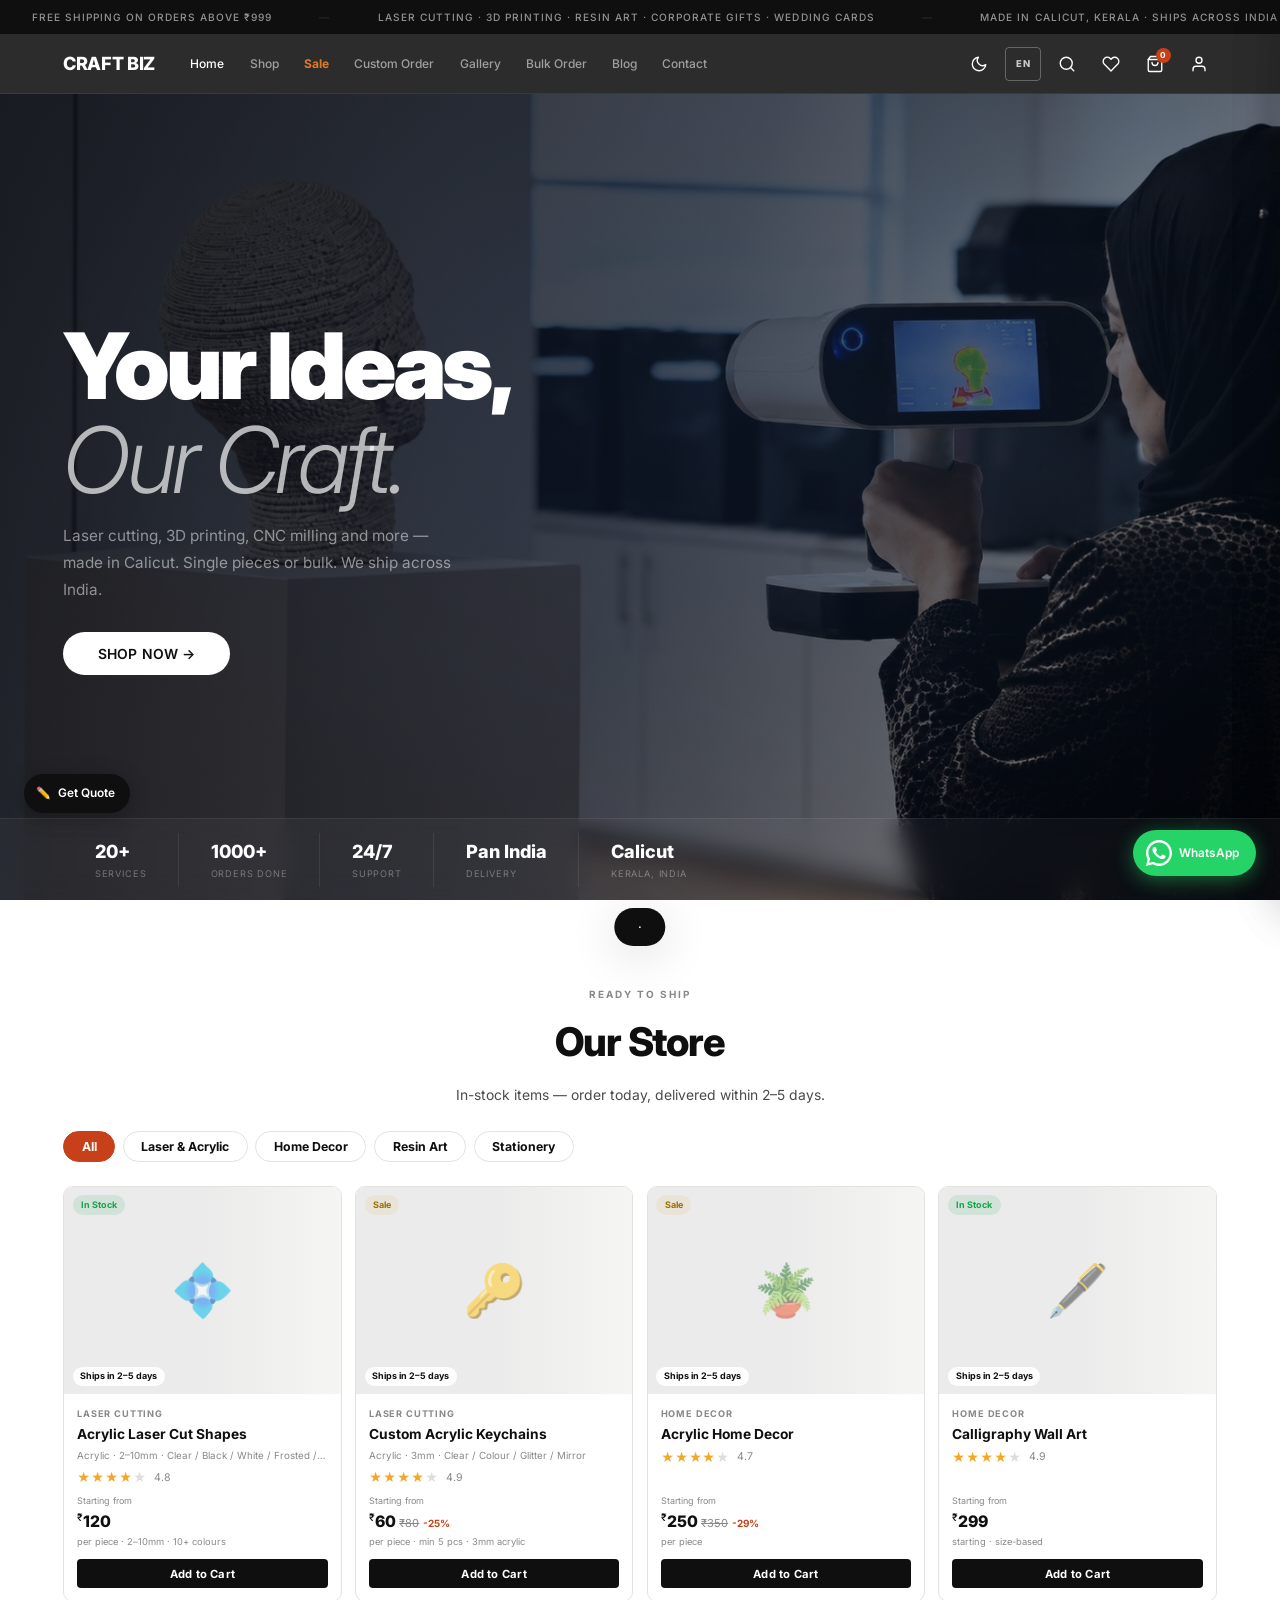
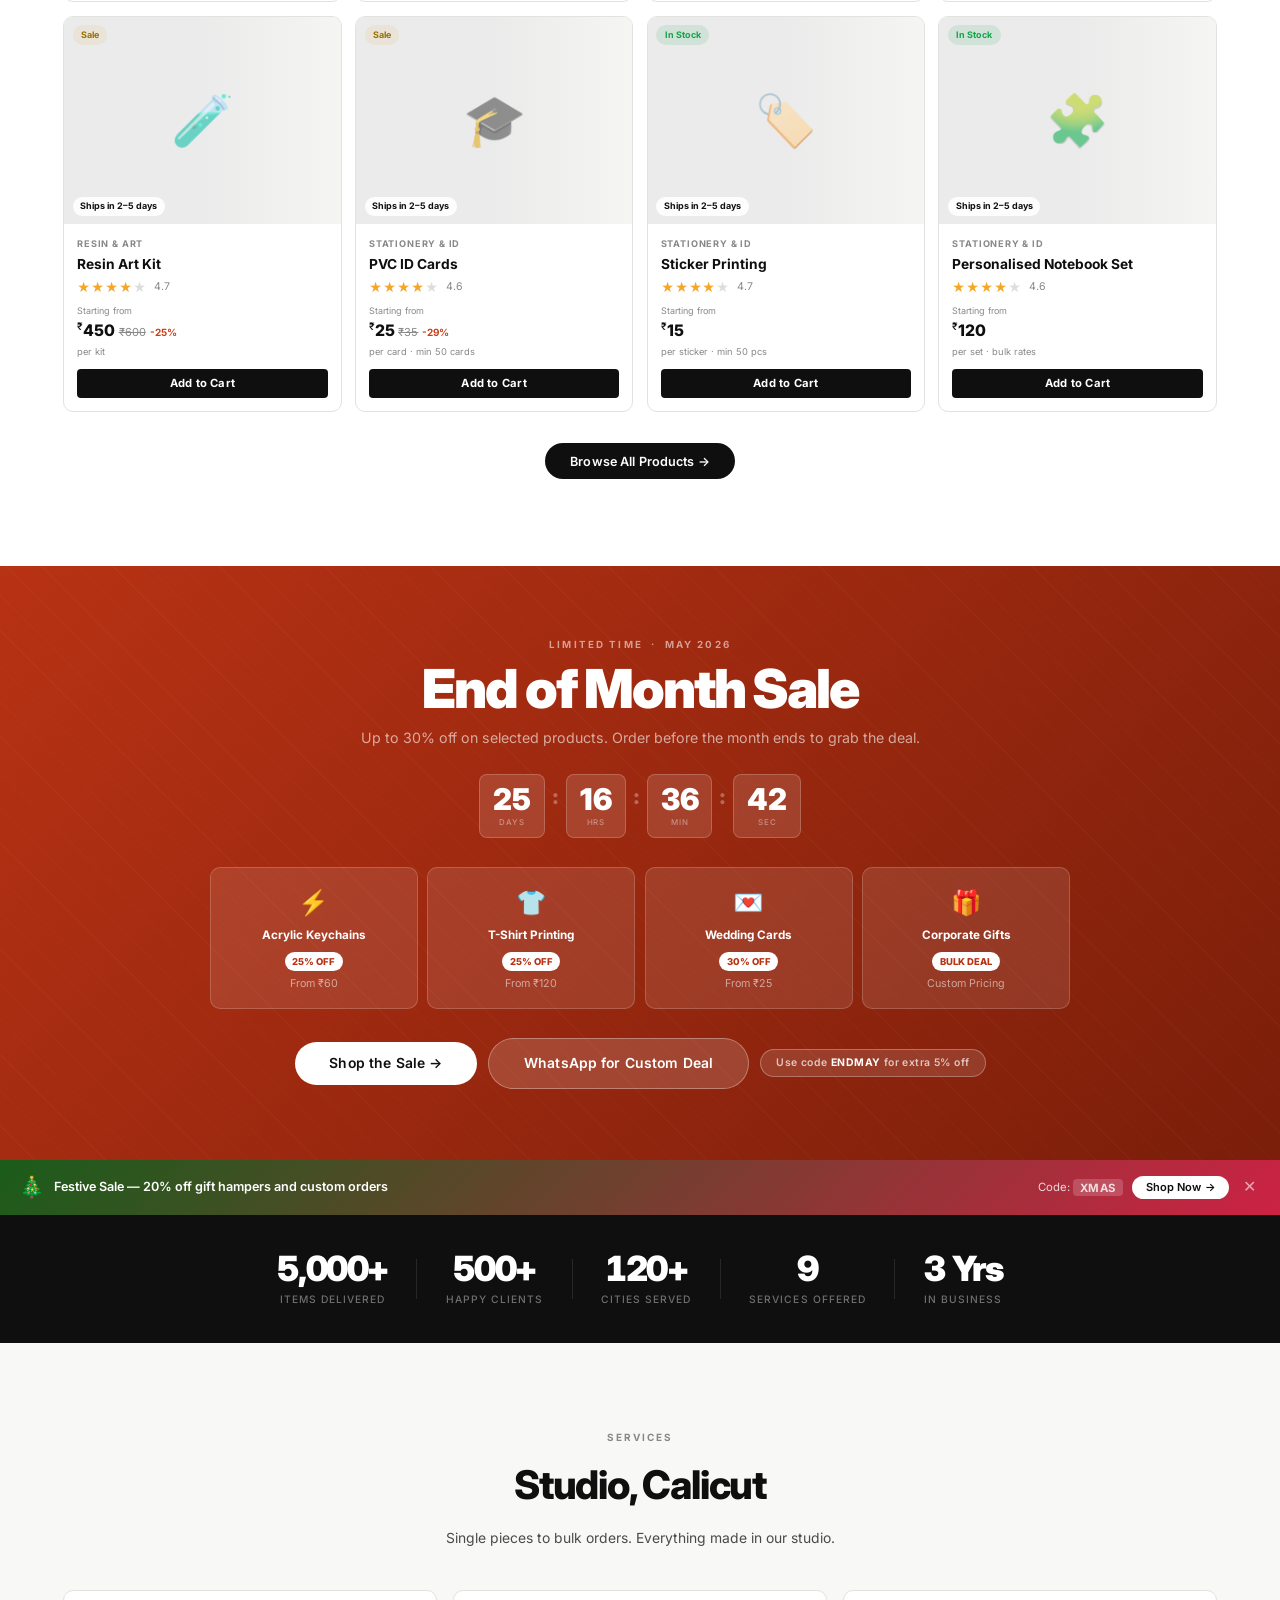
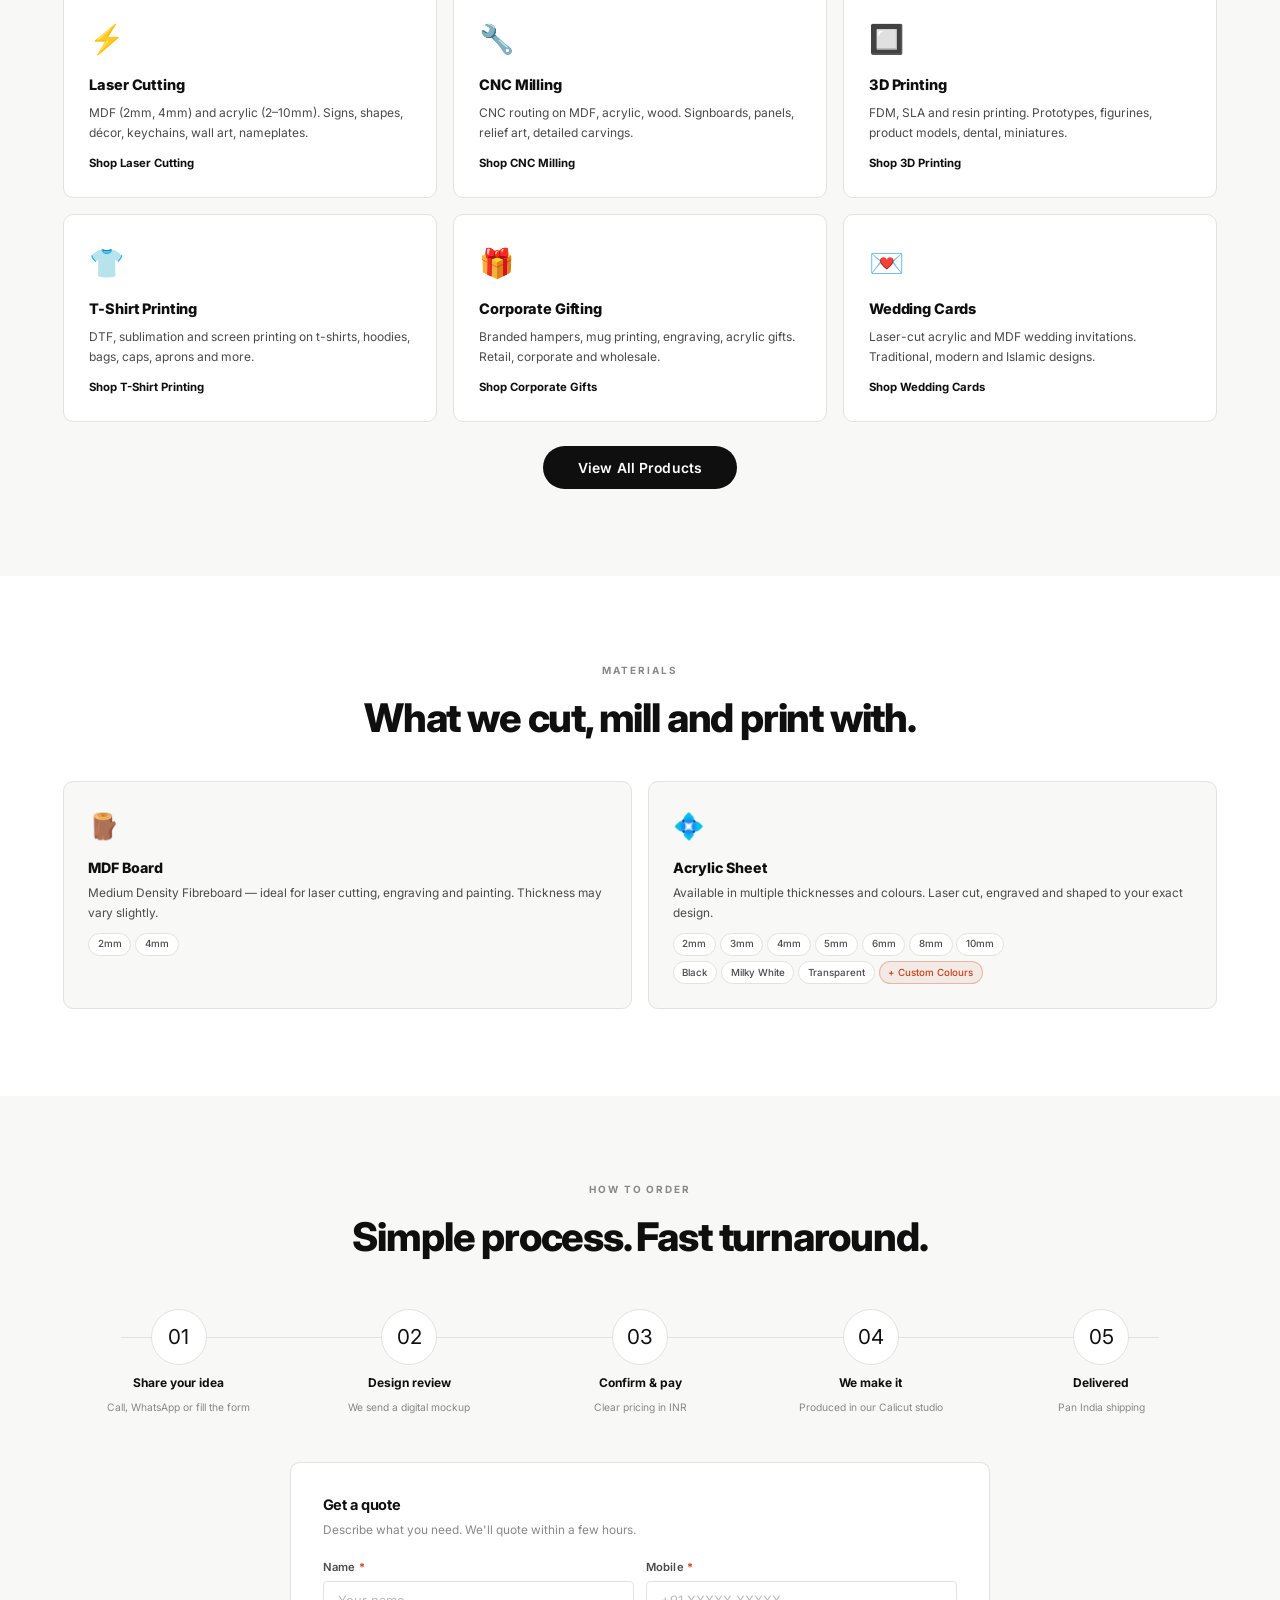
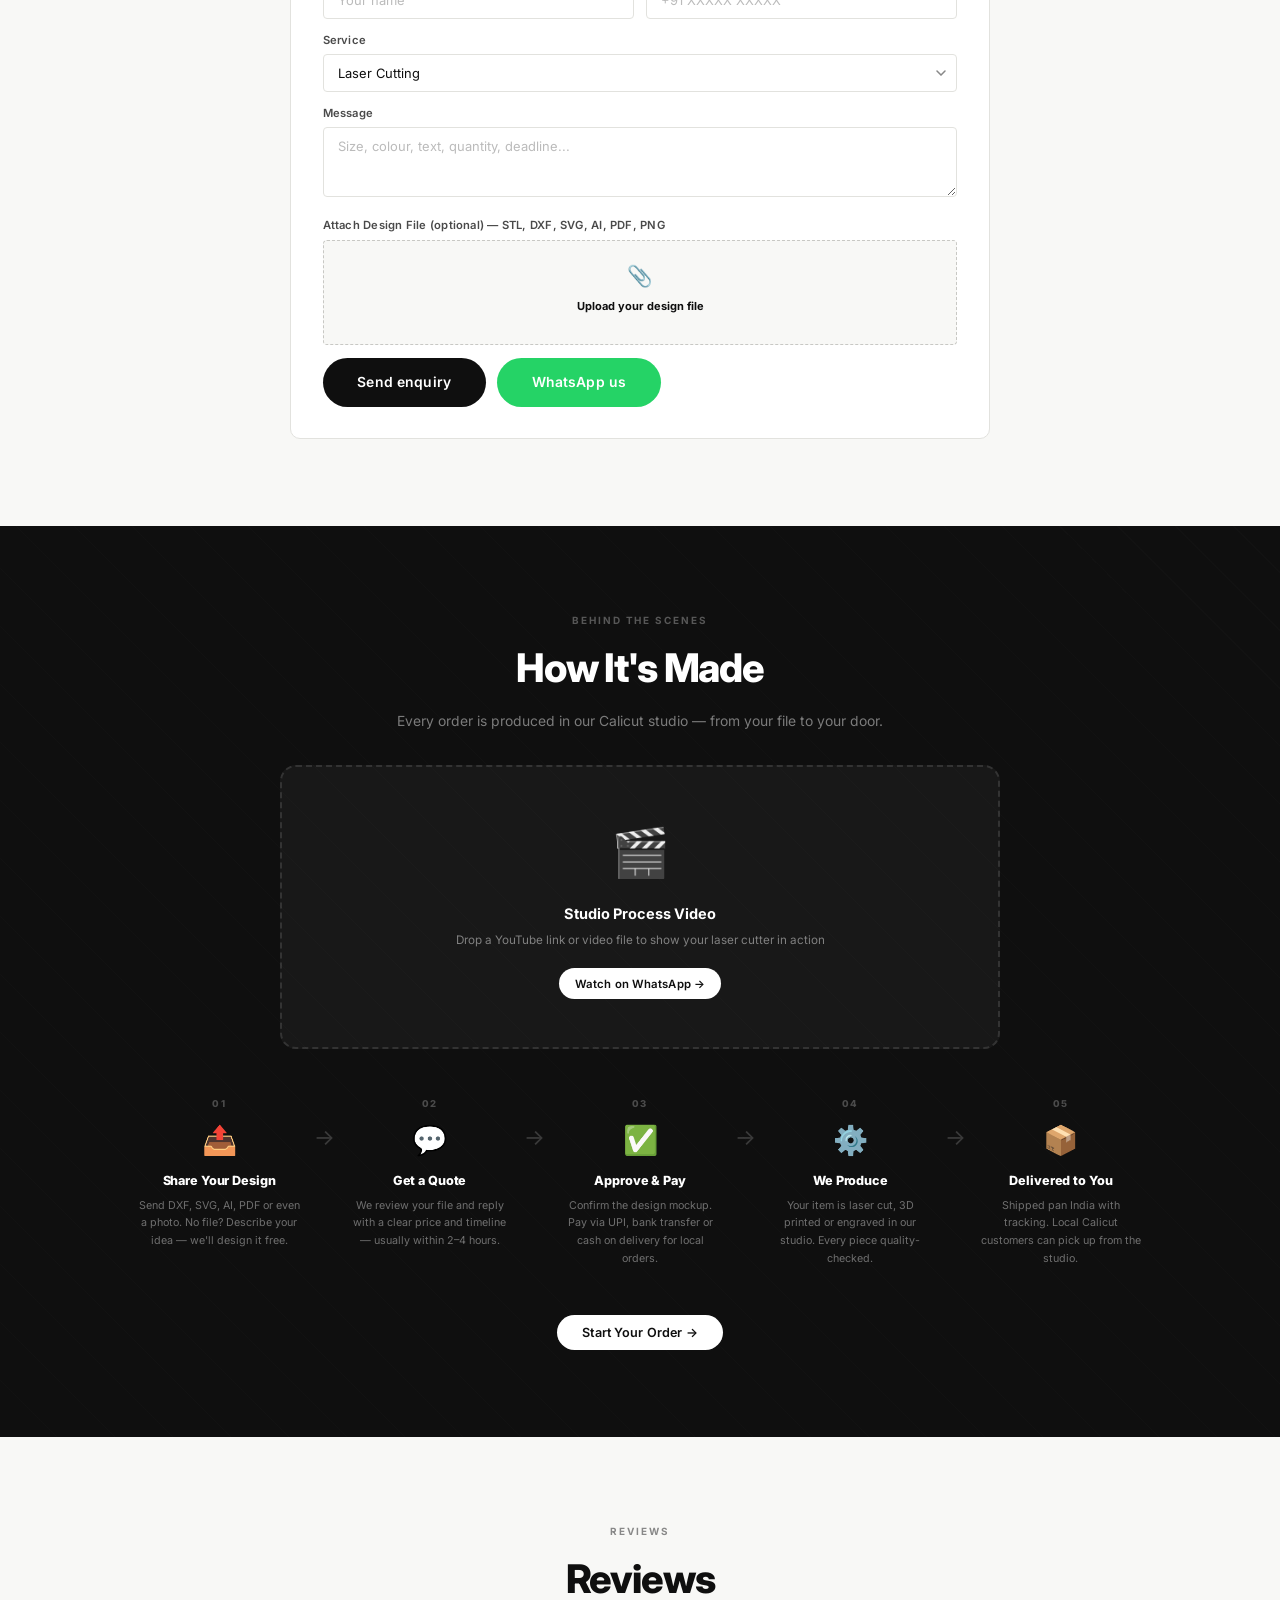
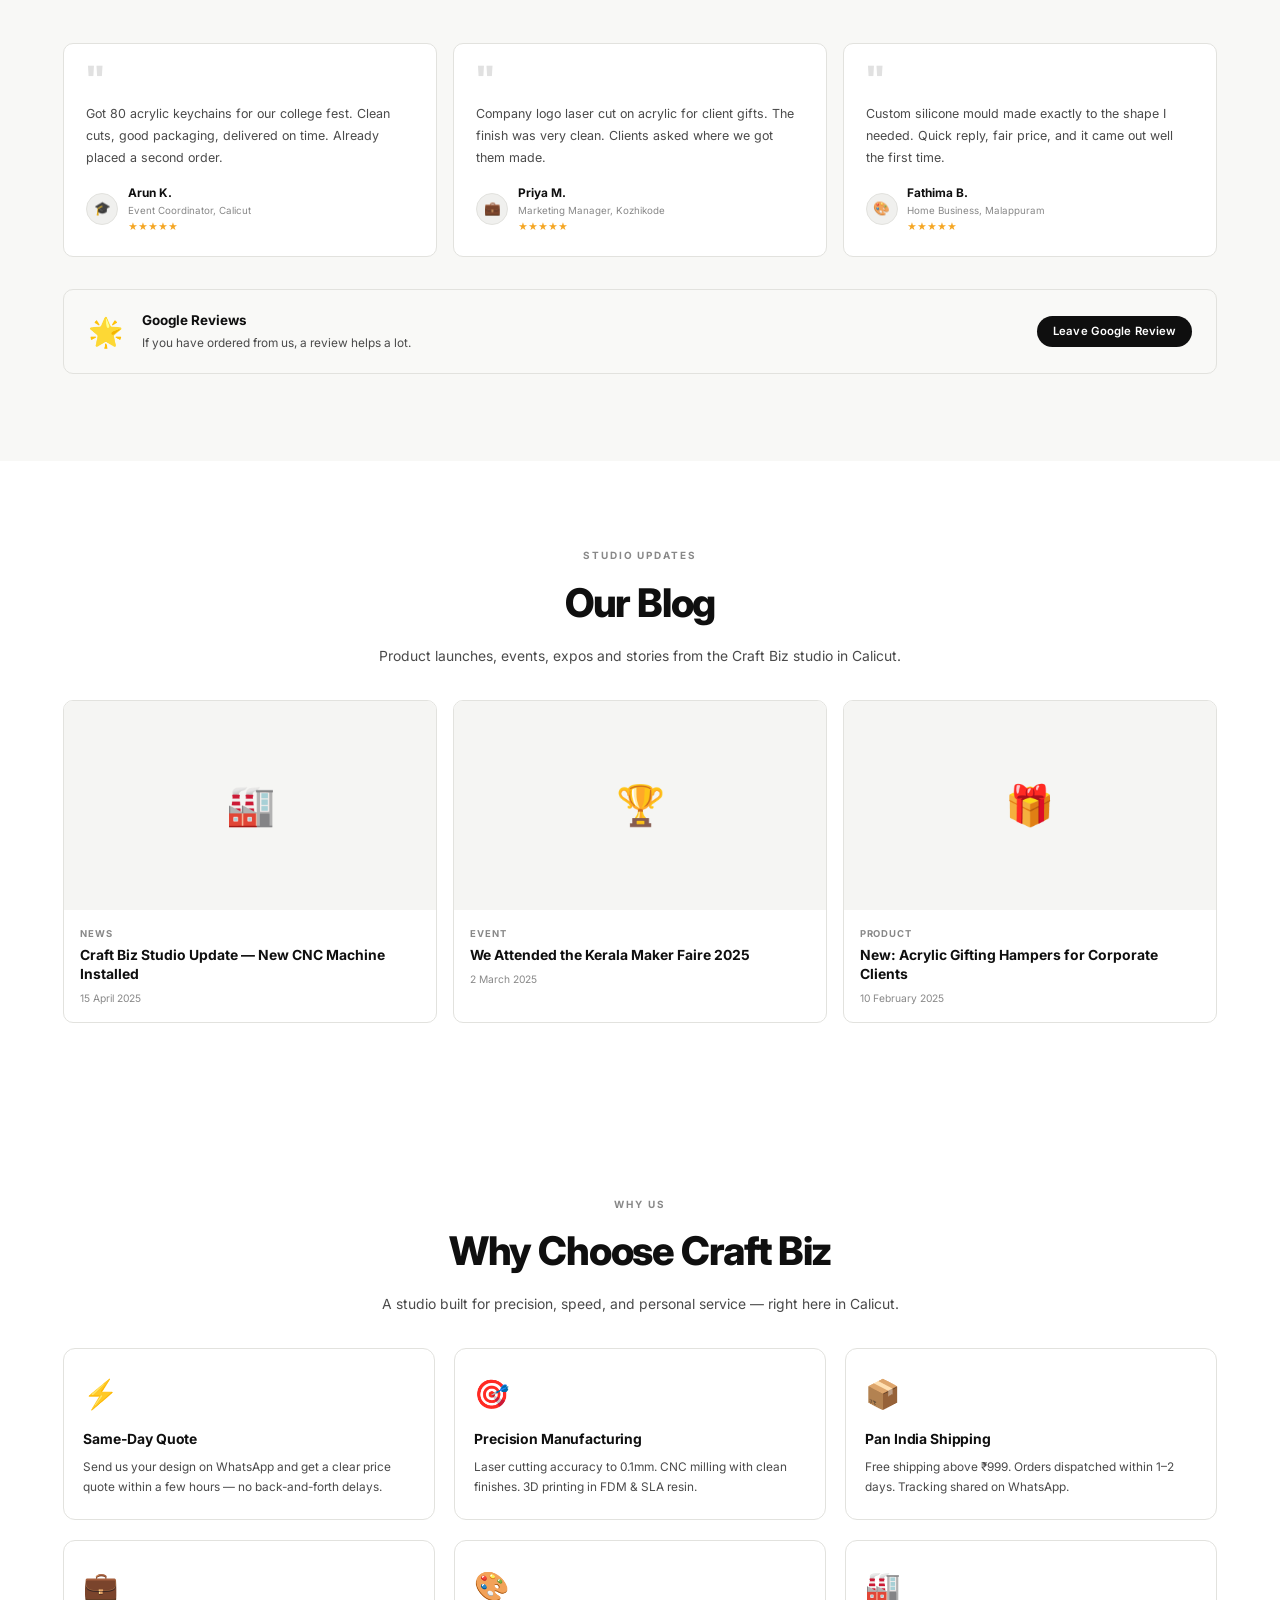
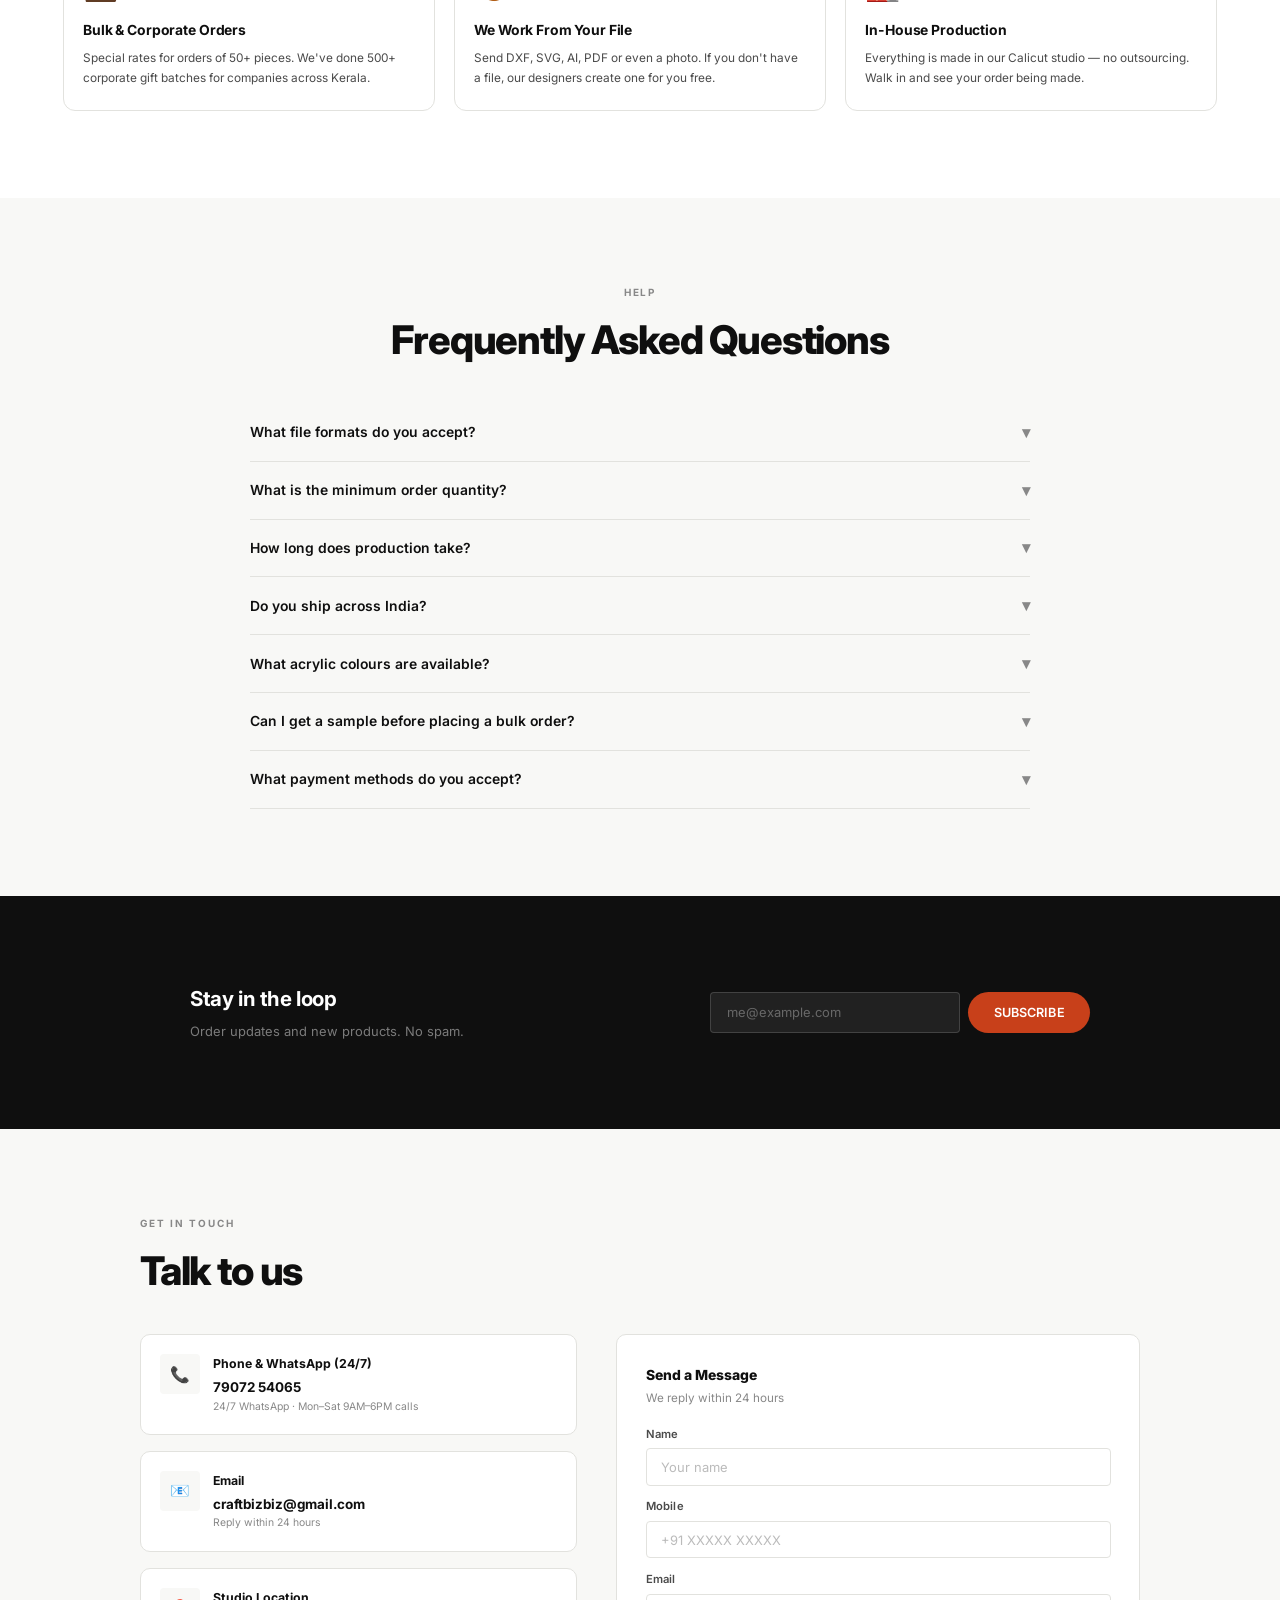
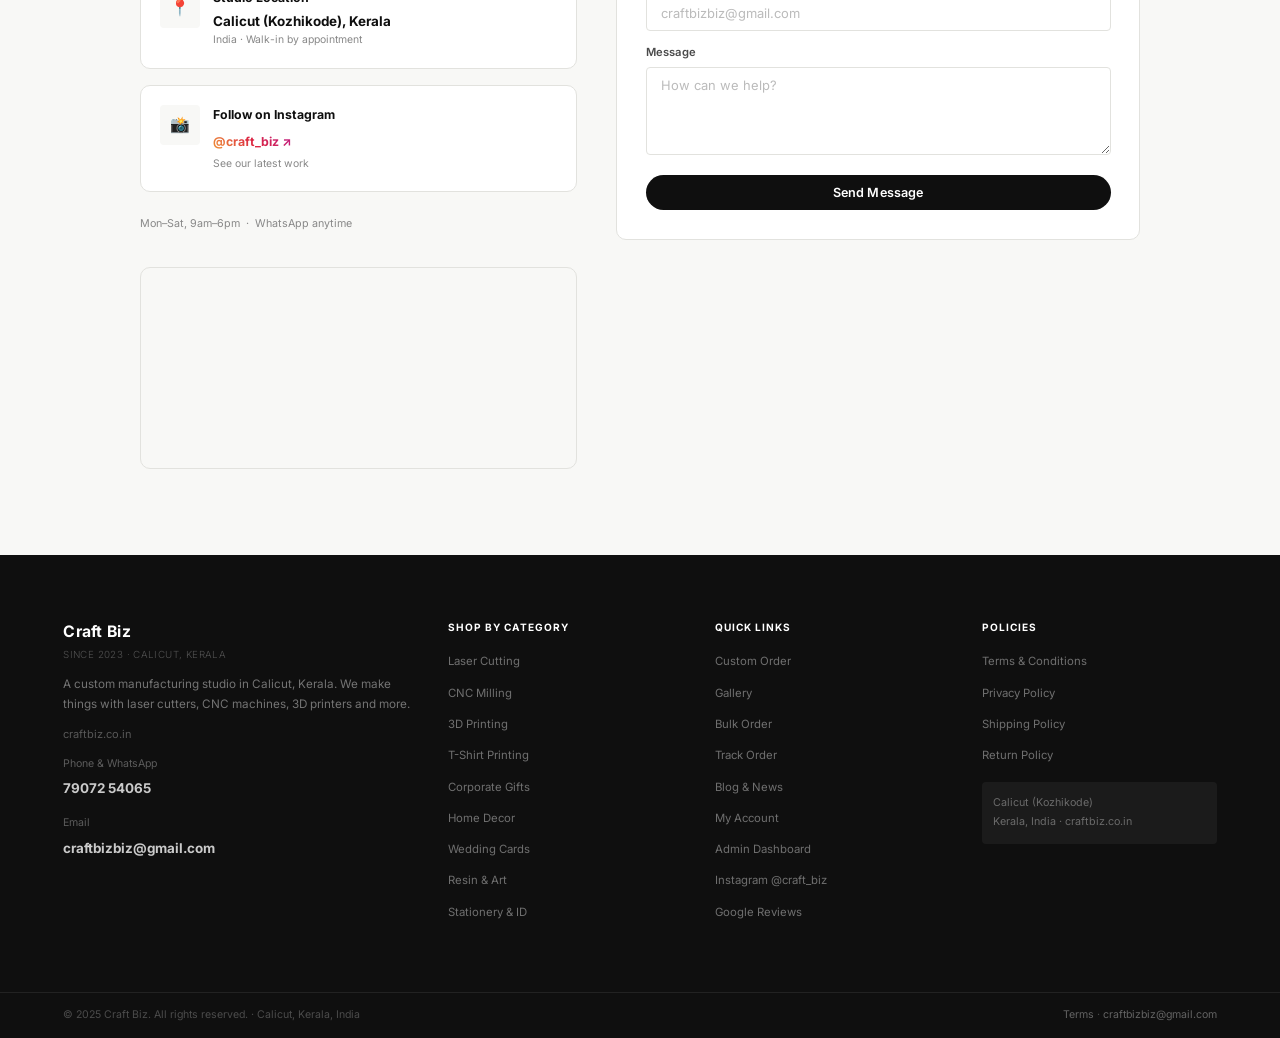
==== index.html @ 2daeb795 "add hoodie + full t-shirt configurator to corporate gifting Products: - id:35 Corporate T-Shirt: add" ====
﻿<!DOCTYPE html>
<html lang="en">
<head>
<script>
/* ── CRAFT BIZ TRANSITIONS ── */

/* Full-screen transition overlay */
function _createOverlay(){
  var o=document.getElementById('_cb_ov');
  if(o)return o;
  o=document.createElement('div');
  o.id='_cb_ov';
  o.style.cssText=[
    'position:fixed','inset:0','z-index:99999',
    'background:#080808',
    'opacity:0',
    'pointer-events:none',
    'transition:opacity .38s cubic-bezier(.4,0,.2,1)'
  ].join(';');
  document.body.appendChild(o);
  return o;
}

function enterSite(){
  try{
    var lr=document.getElementById('landingRoot');
    var lp=document.getElementById('landingPage');
    var ov=_createOverlay();

    /* Step 1: fade landing + bring overlay in together */
    if(lr){
      lr.style.transition='opacity .42s cubic-bezier(.4,0,.2,1)';
      lr.style.opacity='0';
      lr.style.pointerEvents='none';
    }
    /* slight delay then overlay fades in */
    setTimeout(function(){
      ov.style.opacity='1';
    },80);

    /* Step 2: at peak darkness — swap pages */
    setTimeout(function(){
      try{
        if(lp){lp.classList.remove('active');lp.style.display='none';}
        var all=document.getElementsByClassName('page');
        for(var i=0;i<all.length;i++)all[i].classList.remove('active');
        var cat=document.getElementById('catalogPage');
        if(cat)cat.classList.add('active');
        window.scrollTo(0,0);
        if(typeof renderProducts==='function')renderProducts();
        if(typeof updateNavCart==='function')updateNavCart();
        document.body.classList.remove('on-landing');
      }catch(e2){}

      /* Step 3: fade overlay OUT — reveal catalog */
      setTimeout(function(){
        ov.style.opacity='0';
      },80);

    },460);

  }catch(e){}
}

function enterAndScroll(sec){
  try{
    var lr=document.getElementById('landingRoot');
    var lp=document.getElementById('landingPage');
    var ov=_createOverlay();

    if(lr){
      lr.style.transition='opacity .42s cubic-bezier(.4,0,.2,1)';
      lr.style.opacity='0';
      lr.style.pointerEvents='none';
    }
    setTimeout(function(){ ov.style.opacity='1'; },80);

    setTimeout(function(){
      try{
        if(lp){lp.classList.remove('active');lp.style.display='none';}
        var all=document.getElementsByClassName('page');
        for(var i=0;i<all.length;i++)all[i].classList.remove('active');
        var st=document.getElementById('storePage');
        if(st)st.classList.add('active');
        document.body.classList.remove('on-landing');
        window.scrollTo(0,0);
        setTimeout(function(){
          var el=document.getElementById(sec);
          if(el)el.scrollIntoView({behavior:'smooth',block:'start'});
        },300);
      }catch(e2){}
      setTimeout(function(){ ov.style.opacity='0'; },80);
    },460);

  }catch(e){}
}
</script>
<meta charset="UTF-8">
<meta name="viewport" content="width=device-width,initial-scale=1">
<title>Craft Biz — Custom Manufacturing Studio, Calicut</title>
<meta name="description" content="Craft Biz – Laser cutting, 3D printing, CNC milling, t-shirt printing, corporate gifting, wedding cards and resin art. Calicut, Kerala. Pan India delivery.">
<link rel="preconnect" href="https://fonts.googleapis.com">
<link href="https://fonts.googleapis.com/css2?family=Inter:wght@300;400;500;600;700;800;900&display=swap" rel="stylesheet">
<link rel="stylesheet" href="craftbiz.css">
<link rel="manifest" href="manifest.json">
<meta name="theme-color" content="#c8401a">
<meta name="mobile-web-app-capable" content="yes">
<meta name="apple-mobile-web-app-capable" content="yes">
<meta name="apple-mobile-web-app-status-bar-style" content="black-translucent">
<meta name="apple-mobile-web-app-title" content="Craft Biz">
</head>
<body>

<button id="scrollTop" title="Back to top" onclick="window.scrollTo({top:0,behavior:'smooth'})">↑</button>
<div id="toast">·</div>

<!-- CART -->
<div class="cart-ov" id="cartOv" onclick="closeCart()"></div>
<div class="cart-drawer" id="cartDrawer">
  <div class="cd-hdr"><h3>Cart (<span id="cartCountHdr">0</span>)</h3><button class="xbtn" onclick="closeCart()">✕</button></div>
  <div class="cd-body" id="cartBody"></div>
  <div class="cd-footer">
    <div class="cd-sub"><span>Subtotal (<span id="cartSubCnt">0</span> items):</span><strong>₹<span id="cartTotal">0</span></strong></div>
    <button class="btn btn-dark btn-full btn-pill" style="margin-bottom:.4rem" onclick="closeCart();showPage('ckPage')">Proceed to Checkout </button>
    <button class="btn btn-border btn-full btn-pill" onclick="closeCart()">Continue Shopping</button>
  </div>
</div>

<!-- WISHLIST -->
<div class="wl-drawer" id="wlDrawer">
  <div class="wl-hdr"><h3>Wishlist (<span id="wlCount">0</span>)</h3><button class="xbtn" onclick="closeWl()">✕</button></div>
  <div class="wl-body" id="wlBody"></div>
</div>

<!-- PRODUCT DETAIL -->
<div class="ov" id="pdOv">
  <div class="modal modal-lg">
    <div class="mhdr"><h3 id="pdTitle">Product Details</h3><button class="xbtn" onclick="closeOv('pdOv')">✕</button></div>
    <div class="pd-layout" id="pdContent"></div>
  </div>
</div>

<!-- ENQUIRY -->
<div class="ov" id="enqOv">
  <div class="modal modal-sm">
    <div class="mhdr"><h3>Custom Order / Enquiry</h3><button class="xbtn" onclick="closeOv('enqOv')">✕</button></div>
    <div class="enq-body">
      <div class="enq-ptitle" id="enqProdName">Product Enquiry</div>
      <div class="enq-sub">We usually reply within a few hours.</div>
      <div class="fg"><label class="fl">Name <span class="req">*</span></label><input type="text" class="fi" id="enqName" placeholder="Your full name"></div>
      <div class="fg"><label class="fl">Mobile <span class="req">*</span></label><input type="tel" class="fi" id="enqPhone" placeholder="+91 79072 54065"></div>
      <div class="fg"><label class="fl">Email</label><input type="email" class="fi" id="enqEmail" placeholder="craftbizbiz@gmail.com"></div>
      <div class="fg">
        <label class="fl">Quantity</label>
        <div class="qty-chips">
          <div class="qchip sel" onclick="selChip(this)">1 Pc</div>
          <div class="qchip" onclick="selChip(this)">2–9 Pcs</div>
          <div class="qchip" onclick="selChip(this)">10–49 Pcs</div>
          <div class="qchip" onclick="selChip(this)">50+ Bulk</div>
        </div>
      </div>
      <div class="fg"><label class="fl">Details / Customisation</label><textarea class="fi ftxt" id="enqMsg" placeholder="Describe colour, size, text, design reference, deadline..."></textarea></div>
      <div class="fg">
        <label class="fl">Attach File (PNG, JPG, PDF, STL, DXF, AI, SVG) — <a onclick="closeOv('enqOv');openOv('fileGuideOv')" style="color:var(--black);font-weight:700;cursor:pointer;font-size:.68rem">File Format Guide ↗</a></label>
        <div class="fup" onclick="document.getElementById('enqFile').click()">
          <input type="file" id="enqFile" multiple accept="image/*,.pdf,.stl,.dxf,.ai,.svg,.eps,.step" onchange="handleFiles(this,'enqFilePrev')">
          <div class="fup-ico">📎</div>
          <div class="fup-txt"><strong>Click to upload</strong> or drag &amp; drop<br>STL, DXF, SVG, AI, PNG, PDF, EPS · Max 20MB</div>
          <div class="fup-prev" id="enqFilePrev"></div>
        </div>
      </div>
      <button class="btn btn-dark btn-full btn-pill" style="margin-top:.3rem" onclick="submitEnq()">Send enquiry</button>
      <div style="text-align:center;margin-top:.7rem;font-size:.7rem;color:var(--muted)">Or WhatsApp: <a href="https://wa.me/917907254065" style="color:var(--black);font-weight:700">79072 54065</a></div>
    </div>
  </div>
</div>

<!-- REVIEW -->
<div class="ov" id="rvOv">
  <div class="modal modal-sm">
    <div class="mhdr"><h3>Write a Review</h3><button class="xbtn" onclick="closeOv('rvOv')">✕</button></div>
    <div style="padding:1.4rem">
      <div style="font-size:.8rem;font-weight:700;margin-bottom:.9rem" id="rvProdName"></div>
      <div class="fg">
        <label class="fl">Rating <span class="req">*</span></label>
        <div class="stars star-inp" id="starInp">
          <span class="star" onclick="setRvStar(1)">★</span><span class="star" onclick="setRvStar(2)">★</span>
          <span class="star" onclick="setRvStar(3)">★</span><span class="star" onclick="setRvStar(4)">★</span>
          <span class="star" onclick="setRvStar(5)">★</span>
        </div>
      </div>
      <div class="fg"><label class="fl">Name <span class="req">*</span></label><input type="text" class="fi" id="rvName" placeholder="Your name"></div>
      <div class="fg"><label class="fl">Review <span class="req">*</span></label><textarea class="fi ftxt" id="rvText" placeholder="Share your experience..."></textarea></div>
      <div class="fg">
        <label class="fl">Photo (optional)</label>
        <div class="fup" onclick="document.getElementById('rvFile').click()">
          <input type="file" id="rvFile" accept="image/*" onchange="handleFiles(this,'rvFilePrev')">
          <div class="fup-ico" style="font-size:1.3rem">📸</div>
          <div class="fup-txt" style="font-size:.7rem"><strong>Add a photo</strong> of your order</div>
          <div class="fup-prev" id="rvFilePrev"></div>
        </div>
      </div>
      <button class="btn btn-dark btn-full btn-pill" style="margin-top:.3rem" onclick="submitReview()">Submit Review </button>
      <div style="text-align:center;margin-top:.8rem"><a href="https://g.page/r/review" target="_blank" style="font-size:.72rem;color:var(--mid);text-decoration:underline">Also leave a Google Review ↗</a></div>
    </div>
  </div>
</div>

<!-- INVOICE -->
<div class="ov" id="invOv">
  <div class="modal modal-md">
    <div class="mhdr"><h3>Invoice / Receipt</h3><button class="xbtn" onclick="closeOv('invOv')">✕</button></div>
    <div class="inv-body" id="invContent"></div>
    <div style="padding:0 2rem 1.5rem;display:flex;gap:.5rem">
      <button class="btn btn-dark btn-sm btn-pill" onclick="window.print()">🔲 Print</button>
      <button class="btn btn-border btn-sm btn-pill" onclick="showToast('Invoice PDF downloading!')">⬇ Download PDF</button>
    </div>
  </div>
</div>

<!-- ORDER CONFIRM -->
<div class="ov" id="confirmOv">
  <div class="modal modal-md">
    <div class="conf-hdr">
      <div class="conf-check">✅</div>
      <h2>Order Confirmed!</h2>
      <p>Thank you! Your order is received and we are on it.</p>
      <div class="conf-ord-id" id="confOrdId">#CB-2025-001</div>
    </div>
    <div class="conf-inner">
      <div style="margin-bottom:1.3rem">
        <div style="font-size:.73rem;font-weight:700;margin-bottom:.78rem">Order Status</div>
        <div class="cp-steps">
          <div class="cp-s done"><div class="cp-ico">✓</div><div class="cp-lbl">Placed</div></div>
          <div class="cp-s act"><div class="cp-ico">📋</div><div class="cp-lbl">Processing</div></div>
          <div class="cp-s"><div class="cp-ico">🏭</div><div class="cp-lbl">Making</div></div>
          <div class="cp-s"><div class="cp-ico">🚚</div><div class="cp-lbl">Shipped</div></div>
          <div class="cp-s"><div class="cp-ico">✅</div><div class="cp-lbl">Delivered</div></div>
        </div>
      </div>
      <div class="conf-notify">
        <div class="cn-ico">📲</div>
        <div class="cn-txt"><strong>WhatsApp &amp; Email Notification Sent</strong><span>Our team will confirm your order and send production updates to your WhatsApp and email.</span></div>
      </div>
      <div class="conf-items"><div class="ci-hdr-r">Items Ordered</div><div id="confItems"></div></div>
      <div class="conf-totals" id="confTotals"></div>
      <div style="display:flex;gap:.6rem;flex-wrap:wrap;margin-top:.9rem">
        <button class="btn btn-dark btn-pill" onclick="closeOv('confirmOv');showPage('storePage')">Continue Shopping</button>
        <button class="btn btn-border btn-pill" onclick="closeOv('confirmOv');openOv('trackOv')">Track Order</button>
        <button class="btn btn-border btn-pill" onclick="openInvoice()">🔲 Invoice</button>
      </div>
    </div>
  </div>
</div>

<!-- BLOG POST -->
<div class="ov" id="blogOv">
  <div class="modal modal-md">
    <div class="mhdr"><h3 id="blogPostTitle">Blog Post</h3><button class="xbtn" onclick="closeOv('blogOv')">✕</button></div>
    <div style="padding:1.5rem" id="blogPostContent"></div>
  </div>
</div>

<!-- ADMIN SIDEBAR OVERLAY -->
<div class="sb-ov" id="sbOv" onclick="closeSb()"></div>



<!-- ═══════ PAGE 0 — LANDING / ENTRY ═══════ -->
<div class="page" id="landingPage">
<style>
/* Landing page — clean, focused */
.lp{position:fixed;inset:0;display:flex;flex-direction:column;overflow:hidden;background:#080808;}
.lp-bg{position:absolute;inset:0;background-size:cover;background-position:center 30%;background-repeat:no-repeat;z-index:0;filter:brightness(.85);}
.lp-overlay{position:absolute;inset:0;z-index:1;background:linear-gradient(105deg,rgba(0,0,0,.72) 0%,rgba(0,0,0,.38) 40%,rgba(0,0,0,.12) 100%);}
.lp-topbar{position:absolute;top:0;left:0;right:0;z-index:3;display:flex;align-items:center;justify-content:space-between;padding:1.4rem clamp(1.5rem,5vw,4rem);}
.lp-logo{font-size:1.05rem;font-weight:900;color:#fff;letter-spacing:.02em;}
.lp-nav-links{display:flex;gap:1.8rem;}
.lp-nav-link{font-size:.72rem;font-weight:500;color:rgba(255,255,255,.48);cursor:pointer;background:none;border:none;transition:color .18s;letter-spacing:.02em;}
.lp-nav-link:hover{color:#fff;}
.lp-content{position:relative;z-index:2;display:flex;flex-direction:column;justify-content:flex-end;padding:clamp(4rem,10vh,8rem) clamp(1.5rem,5vw,4rem) clamp(6rem,12vh,9rem);height:100%;max-width:700px;}
.lp-tag{font-size:.6rem;font-weight:600;letter-spacing:.25em;text-transform:uppercase;color:rgba(255,255,255,.32);margin-bottom:1rem;}
.lp-title{font-size:clamp(2.8rem,8vw,6.5rem);font-weight:900;color:#fff;line-height:1.0;letter-spacing:-.04em;margin-bottom:.8rem;}
.lp-title .it{font-style:italic;font-weight:300;color:rgba(255,255,255,.52);}
.lp-sub{font-size:clamp(.78rem,1.2vw,.92rem);color:rgba(255,255,255,.4);line-height:1.8;margin-bottom:2rem;max-width:460px;}
.lp-actions{display:flex;align-items:center;gap:1rem;flex-wrap:wrap;}
.lp-btn{display:inline-flex;align-items:center;justify-content:center;gap:.5rem;padding:.82rem 2.4rem;background:#fff;color:#080808;font-size:.78rem;font-weight:800;letter-spacing:.06em;text-transform:uppercase;border:none;border-radius:4px;cursor:pointer;transition:all .2s;}
.lp-btn:hover{background:rgba(255,255,255,.88);transform:translateY(-1px);}
.lp-btn-ghost{background:transparent;border:1px solid rgba(255,255,255,.25);color:rgba(255,255,255,.7);border-radius:4px;font-size:.75rem;font-weight:600;padding:.8rem 1.8rem;cursor:pointer;transition:all .2s;white-space:nowrap;}
.lp-btn-ghost:hover{border-color:rgba(255,255,255,.65);color:#fff;}
.lp-stats{position:absolute;right:clamp(1.5rem,5vw,4rem);bottom:clamp(5rem,10vh,7rem);z-index:2;display:flex;flex-direction:column;gap:2rem;text-align:right;}
.lp-stat-n{font-size:2rem;font-weight:900;color:#fff;line-height:1;letter-spacing:-.04em;}
.lp-stat-l{font-size:.54rem;font-weight:500;color:rgba(255,255,255,.28);text-transform:uppercase;letter-spacing:.15em;margin-top:.12rem;}
.lp-bottom{position:absolute;bottom:0;left:0;right:0;z-index:2;padding:1rem clamp(1.5rem,5vw,4rem);display:flex;align-items:center;justify-content:space-between;border-top:1px solid rgba(255,255,255,.06);flex-wrap:wrap;gap:.5rem;}
.lp-bottom-left{font-size:.64rem;font-weight:600;color:rgba(255,255,255,.25);letter-spacing:.08em;text-transform:uppercase;}
.lp-bottom-right{display:flex;align-items:center;gap:1.5rem;}
.lp-bottom-link{font-size:.67rem;color:rgba(255,255,255,.3);cursor:pointer;transition:color .18s;background:none;border:none;letter-spacing:.03em;padding:0;}
.lp-bottom-link:hover{color:rgba(255,255,255,.75);}
.lp-scroll{position:absolute;bottom:4.5rem;left:50%;transform:translateX(-50%);z-index:2;display:flex;flex-direction:column;align-items:center;gap:.35rem;cursor:pointer;opacity:.35;transition:opacity .18s;}
.lp-scroll:hover{opacity:.65;}
.lp-scroll span{font-size:.55rem;letter-spacing:.18em;text-transform:uppercase;color:#fff;}
.lp-scroll-line{width:1px;height:28px;background:rgba(255,255,255,.35);position:relative;overflow:hidden;}
.lp-scroll-line::after{content:'';position:absolute;top:-100%;left:0;width:100%;height:100%;background:#fff;animation:scrollLine 1.8s ease-in-out infinite;}
@keyframes scrollLine{0%{top:-100%}100%{top:100%}}
@keyframes lpIn{from{opacity:0;transform:translateY(20px)}to{opacity:1;transform:translateY(0)}}
.lp-tag{animation:lpIn .7s ease both;}
.lp-title{animation:lpIn .8s ease .1s both;}
.lp-sub{animation:lpIn .8s ease .2s both;}
.lp-actions{animation:lpIn .8s ease .3s both;}
.lp-stats{animation:lpIn .9s ease .25s both;}
@media(max-width:640px){
  .lp-topbar{padding:1.1rem 1.2rem;}
  .lp-nav-links{display:none;}
  .lp-bg{
    background-position:60% 20%;
    background-size:cover;
    filter:brightness(.88)!important;
  }
  .lp-overlay{
    background:linear-gradient(
      180deg,
      rgba(0,0,0,.55) 0%,
      rgba(0,0,0,.25) 35%,
      rgba(0,0,0,.55) 75%,
      rgba(0,0,0,.8) 100%
    )!important;
  }
  .lp-content{
    padding:1.5rem 1.2rem 5rem;
    max-width:100%;
    justify-content:flex-end;
    min-height:100svh;
  }
  .lp-tag{font-size:.58rem;}
  .lp-title{font-size:clamp(2.2rem,10vw,3.2rem);}
  .lp-sub{font-size:.82rem;max-width:100%;color:rgba(255,255,255,.55);}
  .lp-actions{flex-direction:column;gap:.5rem;width:100%;}
  .lp-btn{
    width:100%;
    padding:.95rem;
    border-radius:8px;
    text-align:center;
    justify-content:center;
    font-size:.82rem;
    min-height:52px;
  }
  .lp-btn-ghost{
    width:100%;
    padding:.88rem;
    border-radius:8px;
    text-align:center;
    justify-content:center;
  }
  .lp-stats{display:none;}
  .lp-scroll{display:none;}
  .lp-bottom{
    flex-direction:column;
    align-items:flex-start;
    gap:.38rem;
    padding:.85rem 1.2rem;
    background:rgba(0,0,0,.4);
    backdrop-filter:blur(8px);
  }
  .lp-bottom-right{gap:.75rem;}
}
</style>

<div class="lp" id="landingRoot">
<div class="lp-bg" id="lpBg" style="background-image:url('[data-uri]')"></div>
  <div class="lp-overlay"></div>

  <div class="lp-topbar">
    <div class="lp-logo">CRAFT BIZ</div>
    <div class="lp-nav-links">
      <button class="lp-nav-link" onclick="enterSite()">Shop</button>
      <button class="lp-nav-link" onclick="enterAndScroll('customSection')">Custom Order</button>
      <button class="lp-nav-link" onclick="enterAndScroll('contactSection')">Contact</button>
    </div>
  </div>

  <div class="lp-content">
    <div class="lp-tag">Craft Biz &nbsp;·&nbsp; Since 2023 &nbsp;·&nbsp; Calicut, Kerala</div>
    <h1 class="lp-title">Your Ideas,<br><span class="it">Our Craft.</span></h1>
    <p class="lp-sub">Custom manufacturing for creators and businesses. Laser cutting, 3D printing, CNC milling, resin art, corporate gifting — pan India delivery.</p>
    <div class="lp-actions">
      <button class="lp-btn" id="lpShopBtn" onclick="enterSite()">SHOP NOW →</button>
    </div>
  </div>

  <div class="lp-stats">
    <div><div class="lp-stat-n">20+</div><div class="lp-stat-l">Services</div></div>
    <div><div class="lp-stat-n">1K+</div><div class="lp-stat-l">Orders</div></div>
    <div><div class="lp-stat-n">24/7</div><div class="lp-stat-l">Support</div></div>
  </div>

  <div class="lp-scroll" id="lpScrollInd" onclick="enterSite()" style="cursor:pointer">
    <div class="lp-scroll-line"></div>
    <span>Enter</span>
  </div>

  <div class="lp-bottom">
    <div class="lp-bottom-left">craftbiz.co.in</div>
    <div class="lp-bottom-right">
      <button class="lp-bottom-link" id="lpShopLink" onclick="enterSite()">Shop</button>
      <button class="lp-bottom-link" onclick="enterAndScroll('customSection')" id="lpCustomLink">Custom Order</button>
      <button class="lp-bottom-link" onclick="enterAndScroll('contactSection')" id="lpContactLink">Contact</button>
    </div>
  </div>
</div><!-- /landingRoot -->
</div><!-- /landingPage -->

<!-- ═══════ PAGE 1 — STORE HOME ═══════ -->
<div class="page active" id="storePage">
  <div class="ann"><div class="ann-track"><span class="ann-item">Free shipping on orders above ₹999</span><span class="ann-item" style="opacity:.2;padding:0 1rem">—</span><span class="ann-item">Laser cutting · 3D printing · Resin art · Corporate gifts · Wedding cards</span><span class="ann-item" style="opacity:.2;padding:0 1rem">—</span><span class="ann-item">Made in Calicut, Kerala · Ships across India</span><span class="ann-item" style="opacity:.2;padding:0 1rem">—</span><span class="ann-item">Free shipping on orders above ₹999</span><span class="ann-item" style="opacity:.2;padding:0 1rem">—</span><span class="ann-item">Laser cutting · 3D printing · Resin art · Corporate gifts · Wedding cards</span><span class="ann-item" style="opacity:.2;padding:0 1rem">—</span><span class="ann-item">Made in Calicut, Kerala · Ships across India</span></div></div>

  <nav class="topnav">
    <div class="nav-logo" onclick="showPage('storePage')">CRAFT BIZ</div>
    <div class="nav-links">
      <div class="nl active" onclick="setNav(this)" data-en="Home" data-ml="ഹോം">Home</div>
      <div class="nl" onclick="openCatalog();setNav(this)" data-en="Shop" data-ml="ഷോപ്പ്">Shop</div>
      <div class="nl" onclick="scrollS('saleSection');setNav(this)" style="color:#e07b2a;font-weight:700" data-en="Sale" data-ml="സെയ്ൽ">Sale</div>
      <div class="nl" onclick="showPage('customPage');setNav(this)" data-en="Custom Order" data-ml="കസ്റ്റം ഓർഡർ">Custom Order</div>
      <div class="nl" onclick="showPage('galleryPage');setNav(this)" data-en="Gallery" data-ml="ഗാലറി">Gallery</div>
      <div class="nl" onclick="openOv('bulkOv');setNav(this)" data-en="Bulk Order" data-ml="ബൾക്ക് ഓർഡർ">Bulk Order</div>
      <div class="nl" onclick="scrollS('blogSection');setNav(this)" data-en="Blog" data-ml="ബ്ലോഗ്">Blog</div>
      <div class="nl" onclick="scrollS('contactSection');setNav(this)" data-en="Contact" data-ml="ബന്ധപ്പെടുക">Contact</div>
    </div>
    <div class="nav-right">
      <button class="nav-ico" id="darkToggle" onclick="toggleDark()" title="Toggle dark mode"><svg viewBox="0 0 24 24" fill="none" stroke="currentColor" stroke-width="2" stroke-linecap="round" stroke-linejoin="round"><path d="M21 12.79A9 9 0 1 1 11.21 3 7 7 0 0 0 21 12.79z"/></svg></button>
      <button class="nav-ico lang-toggle" id="langToggle" onclick="toggleLang()" title="Switch to Malayalam">EN</button>
      <button class="nav-ico" onclick="openCatalog()" title="Search">
        <svg viewBox="0 0 24 24"><circle cx="11" cy="11" r="8"/><path d="m21 21-4.35-4.35"/></svg>
      </button>
      <button class="nav-ico" onclick="openWl()" title="Wishlist">
        <svg viewBox="0 0 24 24"><path d="M20.84 4.61a5.5 5.5 0 0 0-7.78 0L12 5.67l-1.06-1.06a5.5 5.5 0 0 0-7.78 7.78l1.06 1.06L12 21.23l7.78-7.78 1.06-1.06a5.5 5.5 0 0 0 0-7.78z"/></svg>
        <span class="cart-cnt" id="wlCnt" style="display:none">0</span>
      </button>
      <button class="nav-ico" onclick="openCart()" title="Cart">
        <svg viewBox="0 0 24 24"><path d="M6 2 3 6v14a2 2 0 0 0 2 2h14a2 2 0 0 0 2-2V6l-3-4z"/><line x1="3" y1="6" x2="21" y2="6"/><path d="M16 10a4 4 0 0 1-8 0"/></svg>
        <span class="cart-cnt" id="navCartCnt">0</span>
      </button>
      <button class="nav-ico" onclick="showPage('authPage')" title="Account">
        <svg viewBox="0 0 24 24"><path d="M20 21v-2a4 4 0 0 0-4-4H8a4 4 0 0 0-4 4v2"/><circle cx="12" cy="7" r="4"/></svg>
      </button>
      <button class="hb" id="hb" onclick="toggleMenu()"><span></span><span></span><span></span></button>
    </div>
  </nav>

  <div class="mob-menu" id="mobMenu">
    <div class="mob-lnk" onclick="openCatalog();toggleMenu()" data-en="Shop All Products" data-ml="എല്ലാ ഉൽപ്പന്നങ്ങളും">Shop All Products</div>
    <div class="mob-lnk" onclick="scrollS('saleSection');toggleMenu()" style="color:#e07b2a;font-weight:700" data-en="&#x1F525; End of Month Sale" data-ml="&#x1F525; മാസാവസാന സെയ്ൽ">&#x1F525; End of Month Sale</div>
    <div class="mob-lnk" onclick="showPage('customPage');toggleMenu()" data-en="Custom Order" data-ml="കസ്റ്റം ഓർഡർ">Custom Order</div>
    <div class="mob-lnk" onclick="showPage('galleryPage');toggleMenu()" data-en="Gallery" data-ml="ഗാലറി">Gallery</div>
    <div class="mob-lnk" onclick="openOv('bulkOv');toggleMenu()" data-en="Bulk Order" data-ml="ബൾക്ക് ഓർഡർ">Bulk Order</div>
    <div class="mob-lnk" onclick="openOv('trackOv');toggleMenu()" data-en="Track Order" data-ml="ഓർഡർ ട്രാക്ക് ചെയ്യൂ">Track Order</div>
    <div class="mob-lnk" onclick="scrollS('blogSection');toggleMenu()" data-en="Blog &amp; News" data-ml="ബ്ലോഗ് &amp; വാർത്ത">Blog &amp; News</div>
    <div class="mob-lnk" onclick="scrollS('contactSection');toggleMenu()" data-en="Contact Us" data-ml="ഞങ്ങളെ ബന്ധപ്പെടുക">Contact Us</div>
    <div class="mob-lnk" onclick="showPage('authPage');toggleMenu()" data-en="My Account" data-ml="എന്റെ അക്കൗണ്ട്">My Account</div>
    <div class="mob-lnk" onclick="openCart();toggleMenu()" data-en="Cart" data-ml="കാർട്ട്">Cart</div>
    <div class="mob-lnk" onclick="showPage('adminPage');toggleMenu()" data-en="Admin Dashboard" data-ml="അഡ്മിൻ ഡാഷ്ബോർഡ്">Admin Dashboard</div>
    <div class="mob-toggles">
      <button class="mob-tog-btn" onclick="toggleDark()"><span class="darkToggleAll mob-ico"><svg viewBox="0 0 24 24" fill="none" stroke="currentColor" stroke-width="2" stroke-linecap="round" stroke-linejoin="round"><path d="M21 12.79A9 9 0 1 1 11.21 3 7 7 0 0 0 21 12.79z"/></svg></span><span data-en="Dark Mode" data-ml="ഡാർക്ക് മോഡ്">Dark Mode</span></button>
      <button class="mob-tog-btn" onclick="toggleLang()"><span id="langToggleMob" class="mob-ico">ML</span><span data-en="Language" data-ml="ഭാഷ">Language</span></button>
    </div>
    <div style="margin-top:1rem;padding-top:1rem;border-top:1px solid rgba(255,255,255,.08)">
      <a href="tel:7907254065" style="font-size:.88rem;font-weight:700;color:#fff;display:block;margin-bottom:.4rem">📞 79072 54065</a>
      <div style="font-size:.7rem;color:rgba(255,255,255,.35)">Mon–Sat 9AM–6PM · 24/7 WhatsApp</div>
    </div>
  </div>

  <!-- HERO -->
  <div class="hero">
    <div class="hero-bg" id="heroBg" style="background-image:url('[data-uri]')"></div>
    <div class="hero-overlay"></div>
    <div class="hero-content">
      <h1 class="hero-title" id="heroTitle" data-en-html="Your Ideas,<br><span class='italic'>Our Craft.</span>" data-ml-html="നിങ്ങളുടെ ആശയങ്ങൾ,<br><span class='italic'>ഞങ്ങളുടെ കരകൗശലം.</span>">Your Ideas,<br><span class="italic">Our Craft.</span></h1>
      <p class="hero-sub" id="heroSub" data-en="Laser cutting, 3D printing, CNC milling and more — made in Calicut. Single pieces or bulk. We ship across India." data-ml="ലേസർ കട്ടിംഗ്, 3D പ്രിന്റിംഗ്, CNC മില്ലിംഗ് — കോഴിക്കോട്ടിൽ നിർമ്മിച്ചത്. ഒറ്റ അല്ലെങ്കിൽ ബൾക്ക്. ഇന്ത്യ മുഴുവൻ ഡെലിവറി.">Laser cutting, 3D printing, CNC milling and more — made in Calicut. Single pieces or bulk. We ship across India.</p>
      <div class="hero-ctas">
        <button class="btn btn-white btn-lg btn-pill" onclick="openCatalog()" data-en="SHOP NOW →" data-ml="ഇപ്പോൾ ഷോപ്പ് ചെയ്യൂ →">SHOP NOW →</button>
      </div>
    </div>
    <div class="hero-stats">
      <div class="hs-s"><div class="hs-n">20+</div><div class="hs-l" data-en="Services" data-ml="സേവനങ്ങൾ">Services</div></div>
      <div class="hs-s"><div class="hs-n">1000+</div><div class="hs-l" data-en="Orders Done" data-ml="ഓർഡറുകൾ">Orders Done</div></div>
      <div class="hs-s"><div class="hs-n">24/7</div><div class="hs-l" data-en="Support" data-ml="പിന്തുണ">Support</div></div>
      <div class="hs-s"><div class="hs-n">Pan India</div><div class="hs-l" data-en="Delivery" data-ml="ഡെലിവറി">Delivery</div></div>
      <div class="hs-s"><div class="hs-n">Calicut</div><div class="hs-l" data-en="Kerala, India" data-ml="കേരളം, ഇന്ത്യ">Kerala, India</div></div>
    </div>
  </div>

  <!-- STORE -->
  <div class="sec store-sec" id="storeSec">
    <div class="sec-lbl">Ready to Ship</div>
    <h2 class="sec-title">Our Store</h2>
    <p class="sec-sub">In-stock items — order today, delivered within 2–5 days.</p>
    <div class="store-cats" id="storeCatBtns">
      <button class="store-cat active" onclick="filterStore(this,'all')">All</button>
      <button class="store-cat" onclick="filterStore(this,'laser')">Laser &amp; Acrylic</button>
      <button class="store-cat" onclick="filterStore(this,'homedecor')">Home Decor</button>
      <button class="store-cat" onclick="filterStore(this,'resin')">Resin Art</button>
      <button class="store-cat" onclick="filterStore(this,'stationery')">Stationery</button>
    </div>
    <div class="prod-grid" id="storeReadyGrid" style="margin-top:1.5rem"></div>
    <div style="text-align:center;margin-top:2rem">
      <button class="btn btn-dark btn-pill" onclick="openCatalog()">Browse All Products &rarr;</button>
    </div>
  </div>

  <!-- END OF MONTH SALE -->
  <div class="sale-banner" id="saleSection">
    <div class="sale-banner-eyebrow">Limited Time &nbsp;·&nbsp; May 2026</div>
    <h2 class="sale-banner-title">End of Month Sale</h2>
    <p class="sale-banner-sub">Up to 30% off on selected products. Order before the month ends to grab the deal.</p>
    <div class="sale-countdown" id="saleCountdown">
      <div class="sc-unit"><span class="sc-num" id="scd">00</span><span class="sc-lbl">Days</span></div>
      <div class="sc-sep">:</div>
      <div class="sc-unit"><span class="sc-num" id="sch">00</span><span class="sc-lbl">Hrs</span></div>
      <div class="sc-sep">:</div>
      <div class="sc-unit"><span class="sc-num" id="scm">00</span><span class="sc-lbl">Min</span></div>
      <div class="sc-sep">:</div>
      <div class="sc-unit"><span class="sc-num" id="scs">00</span><span class="sc-lbl">Sec</span></div>
    </div>
    <div class="sale-items">
      <div class="si-card" onclick="openService('laser')"><div class="si-ico">⚡</div><div class="si-name">Acrylic Keychains</div><span class="si-off">25% OFF</span><div class="si-price">From ₹60</div></div>
      <div class="si-card" onclick="openService('tshirt')"><div class="si-ico">👕</div><div class="si-name">T-Shirt Printing</div><span class="si-off">25% OFF</span><div class="si-price">From ₹120</div></div>
      <div class="si-card" onclick="openService('wedding')"><div class="si-ico">💌</div><div class="si-name">Wedding Cards</div><span class="si-off">30% OFF</span><div class="si-price">From ₹25</div></div>
      <div class="si-card" onclick="openService('gifts')"><div class="si-ico">🎁</div><div class="si-name">Corporate Gifts</div><span class="si-off">BULK DEAL</span><div class="si-price">Custom Pricing</div></div>
    </div>
    <div class="sale-ctas">
      <button class="btn btn-white btn-pill btn-lg" onclick="openCatalog()">Shop the Sale &rarr;</button>
      <a href="https://wa.me/917907254065" class="btn btn-pill btn-lg" style="background:rgba(255,255,255,.15);color:#fff;border:1px solid rgba(255,255,255,.32)">WhatsApp for Custom Deal</a>
      <div class="sale-tag">Use code <strong style="color:#fff">ENDMAY</strong> for extra 5% off</div>
    </div>
  </div>

  <!-- SEASONAL BANNER -->
  <div id="seasonalBanner"></div>

  <!-- LIVE COUNTER -->
  <div class="counter-strip" id="counterStrip">
    <div class="counter-item"><div class="counter-num" data-target="5000" data-suffix="+">0</div><div class="counter-lbl">Items Delivered</div></div>
    <div class="counter-divider"></div>
    <div class="counter-item"><div class="counter-num" data-target="500" data-suffix="+">0</div><div class="counter-lbl">Happy Clients</div></div>
    <div class="counter-divider"></div>
    <div class="counter-item"><div class="counter-num" data-target="120" data-suffix="+">0</div><div class="counter-lbl">Cities Served</div></div>
    <div class="counter-divider"></div>
    <div class="counter-item"><div class="counter-num" data-target="9" data-suffix="">0</div><div class="counter-lbl">Services Offered</div></div>
    <div class="counter-divider"></div>
    <div class="counter-item"><div class="counter-num" data-target="3" data-suffix=" Yrs">0</div><div class="counter-lbl">In Business</div></div>
  </div>

  <!-- SERVICES -->
  <div class="sec" style="background:var(--off)">
    <div class="sec-lbl">Services</div>
    <h2 class="sec-title">Studio, Calicut</h2>
    <p class="sec-sub">Single pieces to bulk orders. Everything made in our studio.</p>
    <div class="services-grid" style="margin-top:2.5rem">
      <div class="srv-card" onclick="openService('laser')"><div class="srv-ico">⚡</div><div class="srv-name">Laser Cutting</div><div class="srv-desc">MDF (2mm, 4mm) and acrylic (2–10mm). Signs, shapes, décor, keychains, wall art, nameplates.</div><div class="srv-link">Shop Laser Cutting </div></div>
      <div class="srv-card" onclick="openService('cnc')"><div class="srv-ico">🔧</div><div class="srv-name">CNC Milling</div><div class="srv-desc">CNC routing on MDF, acrylic, wood. Signboards, panels, relief art, detailed carvings.</div><div class="srv-link">Shop CNC Milling </div></div>
      <div class="srv-card" onclick="openService('3d')"><div class="srv-ico">🔲</div><div class="srv-name">3D Printing</div><div class="srv-desc">FDM, SLA and resin printing. Prototypes, figurines, product models, dental, miniatures.</div><div class="srv-link">Shop 3D Printing </div></div>
      <div class="srv-card" onclick="openService('tshirt')"><div class="srv-ico">👕</div><div class="srv-name">T-Shirt Printing</div><div class="srv-desc">DTF, sublimation and screen printing on t-shirts, hoodies, bags, caps, aprons and more.</div><div class="srv-link">Shop T-Shirt Printing </div></div>
      <div class="srv-card" onclick="openService('gifts')"><div class="srv-ico">🎁</div><div class="srv-name">Corporate Gifting</div><div class="srv-desc">Branded hampers, mug printing, engraving, acrylic gifts. Retail, corporate and wholesale.</div><div class="srv-link">Shop Corporate Gifts </div></div>
      <div class="srv-card" onclick="openService('wedding')"><div class="srv-ico">💌</div><div class="srv-name">Wedding Cards</div><div class="srv-desc">Laser-cut acrylic and MDF wedding invitations. Traditional, modern and Islamic designs.</div><div class="srv-link">Shop Wedding Cards </div></div>
    </div>
    <div style="text-align:center;margin-top:1.5rem"><button class="btn btn-dark btn-pill btn-lg" onclick="openCatalog()">View All Products </button></div>
  </div>

  <!-- MATERIALS -->
  <div class="sec" id="aboutSection">
    <div class="sec-lbl">Materials</div>
    <h2 class="sec-title">What we cut, mill and print with.</h2>
    <div class="mat-grid">
      <div class="mat-card">
        <div class="mat-ico">🪵</div><div class="mat-name">MDF Board</div>
        <div class="mat-desc">Medium Density Fibreboard — ideal for laser cutting, engraving and painting. Thickness may vary slightly.</div>
        <div class="mat-chips"><span class="mat-chip">2mm</span><span class="mat-chip">4mm</span></div>
      </div>
      <div class="mat-card">
        <div class="mat-ico">💠</div><div class="mat-name">Acrylic Sheet</div>
        <div class="mat-desc">Available in multiple thicknesses and colours. Laser cut, engraved and shaped to your exact design.</div>
        <div class="mat-chips"><span class="mat-chip">2mm</span><span class="mat-chip">3mm</span><span class="mat-chip">4mm</span><span class="mat-chip">5mm</span><span class="mat-chip">6mm</span><span class="mat-chip">8mm</span><span class="mat-chip">10mm</span></div>
        <div class="mat-chips" style="margin-top:.35rem"><span class="mat-chip">Black</span><span class="mat-chip">Milky White</span><span class="mat-chip">Transparent</span><span class="mat-chip acc">+ Custom Colours</span></div>
      </div>
    </div>
  </div>

  <!-- HOW IT WORKS + QUICK ENQUIRY -->
  <div class="sec" style="background:var(--off)" id="customSection">
    <div class="sec-lbl">How to order</div>
    <h2 class="sec-title">Simple process. Fast turnaround.</h2>
    <div class="process-steps">
      <div class="ps-item"><div class="ps-num">01</div><div class="ps-lbl">Share your idea</div><div class="ps-sub">Call, WhatsApp or fill the form</div></div>
      <div class="ps-item"><div class="ps-num">02</div><div class="ps-lbl">Design review</div><div class="ps-sub">We send a digital mockup</div></div>
      <div class="ps-item"><div class="ps-num">03</div><div class="ps-lbl">Confirm & pay</div><div class="ps-sub">Clear pricing in INR</div></div>
      <div class="ps-item"><div class="ps-num">04</div><div class="ps-lbl">We make it</div><div class="ps-sub">Produced in our Calicut studio</div></div>
      <div class="ps-item"><div class="ps-num">05</div><div class="ps-lbl">Delivered</div><div class="ps-sub">Pan India shipping</div></div>
    </div>
    <div style="max-width:700px;margin:3rem auto 0;background:var(--white);border:1px solid var(--bdr);border-radius:var(--r2);padding:2rem">
      <div style="font-size:.92rem;font-weight:700;margin-bottom:.22rem;letter-spacing:-.01em">Get a quote</div>
      <div style="font-size:.75rem;color:var(--muted);margin-bottom:1.2rem">Describe what you need. We'll quote within a few hours.</div>
      <div class="frow">
        <div class="fg"><label class="fl">Name <span class="req">*</span></label><input type="text" class="fi" id="qi-name" placeholder="Your name"></div>
        <div class="fg"><label class="fl">Mobile <span class="req">*</span></label><input type="tel" class="fi" id="qi-phone" placeholder="+91 XXXXX XXXXX"></div>
      </div>
      <div class="fg"><label class="fl">Service</label>
        <select class="fi fsel" id="qi-service">
          <option>Laser Cutting</option><option>CNC Milling</option><option>3D Printing (FDM)</option>
          <option>3D Printing (SLA / Resin)</option><option>T-Shirt Printing</option>
          <option>Corporate Gifting</option><option>Home Decor</option>
          <option>Wedding Cards</option><option>Resin Art</option><option>Stationery / ID Cards</option><option>Other</option>
        </select>
      </div>
      <div class="fg"><label class="fl">Message</label><textarea class="fi ftxt" id="qi-msg" placeholder="Size, colour, text, quantity, deadline..." style="min-height:70px"></textarea></div>
      <div class="fg">
        <label class="fl">Attach Design File (optional) — STL, DXF, SVG, AI, PDF, PNG</label>
        <div class="fup" onclick="document.getElementById('qiFile').click()">
          <input type="file" id="qiFile" multiple accept="image/*,.pdf,.stl,.dxf,.ai,.svg,.eps,.step" onchange="handleFiles(this,'qiFilePrev')">
          <div class="fup-ico" style="font-size:1.3rem">📎</div>
          <div class="fup-txt" style="font-size:.7rem"><strong>Upload your design file</strong></div>
          <div class="fup-prev" id="qiFilePrev"></div>
        </div>
      </div>
      <div style="display:flex;gap:.7rem;flex-wrap:wrap">
        <button class="btn btn-dark btn-pill btn-lg" onclick="submitQi()">Send enquiry</button>
        <a href="https://wa.me/917907254065" class="btn btn-pill btn-lg" style="background:#25d366;color:#fff;border:none">WhatsApp us</a>
      </div>
    </div>
  </div>

  <!-- HOW IT'S MADE -->
  <div class="sec" id="processSection" style="background:var(--black);overflow:hidden;position:relative;">
    <div style="position:absolute;inset:0;background:repeating-linear-gradient(45deg,transparent,transparent 40px,rgba(255,255,255,.012) 40px,rgba(255,255,255,.012) 41px);pointer-events:none;"></div>
    <div style="position:relative;z-index:1">
      <div class="sec-lbl" style="color:rgba(255,255,255,.3)">Behind the scenes</div>
      <h2 class="sec-title" style="color:#fff">How It's Made</h2>
      <p class="sec-sub" style="color:rgba(255,255,255,.45)">Every order is produced in our Calicut studio — from your file to your door.</p>
      <!-- Video embed placeholder -->
      <div class="process-video-wrap">
        <div class="process-video-placeholder" id="processVideoBox">
          <div class="pvp-inner">
            <div style="font-size:3rem;margin-bottom:.8rem">🎬</div>
            <div style="font-size:.92rem;font-weight:700;color:#fff;margin-bottom:.3rem">Studio Process Video</div>
            <div style="font-size:.74rem;color:rgba(255,255,255,.45);margin-bottom:1.2rem">Drop a YouTube link or video file to show your laser cutter in action</div>
            <a href="https://wa.me/917907254065" target="_blank" class="btn btn-white btn-pill btn-sm">Watch on WhatsApp →</a>
          </div>
        </div>
      </div>
      <!-- Steps -->
      <div class="process-steps-new">
        <div class="psn-step"><div class="psn-num">01</div><div class="psn-icon">📤</div><div class="psn-title">Share Your Design</div><div class="psn-desc">Send DXF, SVG, AI, PDF or even a photo. No file? Describe your idea — we'll design it free.</div></div>
        <div class="psn-arrow">→</div>
        <div class="psn-step"><div class="psn-num">02</div><div class="psn-icon">💬</div><div class="psn-title">Get a Quote</div><div class="psn-desc">We review your file and reply with a clear price and timeline — usually within 2–4 hours.</div></div>
        <div class="psn-arrow">→</div>
        <div class="psn-step"><div class="psn-num">03</div><div class="psn-icon">✅</div><div class="psn-title">Approve & Pay</div><div class="psn-desc">Confirm the design mockup. Pay via UPI, bank transfer or cash on delivery for local orders.</div></div>
        <div class="psn-arrow">→</div>
        <div class="psn-step"><div class="psn-num">04</div><div class="psn-icon">⚙️</div><div class="psn-title">We Produce</div><div class="psn-desc">Your item is laser cut, 3D printed or engraved in our studio. Every piece quality-checked.</div></div>
        <div class="psn-arrow">→</div>
        <div class="psn-step"><div class="psn-num">05</div><div class="psn-icon">📦</div><div class="psn-title">Delivered to You</div><div class="psn-desc">Shipped pan India with tracking. Local Calicut customers can pick up from the studio.</div></div>
      </div>
      <div style="text-align:center;margin-top:2.5rem">
        <button class="btn btn-white btn-pill" onclick="openOv('enqOv')">Start Your Order →</button>
      </div>
    </div>
  </div>

  <!-- TESTIMONIALS -->
  <div class="sec" style="background:var(--off)">
    <div class="sec-lbl">Reviews</div>
    <h2 class="sec-title">Reviews</h2>
    <div class="test-grid" style="margin-top:2rem">
      <div class="tc"><div class="tc-q">"</div><p class="tc-text">Got 80 acrylic keychains for our college fest. Clean cuts, good packaging, delivered on time. Already placed a second order.</p><div class="tc-a"><div class="tc-av">🎓</div><div><div class="tc-name">Arun K.</div><div class="tc-role">Event Coordinator, Calicut</div><div class="tc-stars">★★★★★</div></div></div></div>
      <div class="tc"><div class="tc-q">"</div><p class="tc-text">Company logo laser cut on acrylic for client gifts. The finish was very clean. Clients asked where we got them made.</p><div class="tc-a"><div class="tc-av">💼</div><div><div class="tc-name">Priya M.</div><div class="tc-role">Marketing Manager, Kozhikode</div><div class="tc-stars">★★★★★</div></div></div></div>
      <div class="tc"><div class="tc-q">"</div><p class="tc-text">Custom silicone mould made exactly to the shape I needed. Quick reply, fair price, and it came out well the first time.</p><div class="tc-a"><div class="tc-av">🎨</div><div><div class="tc-name">Fathima B.</div><div class="tc-role">Home Business, Malappuram</div><div class="tc-stars">★★★★★</div></div></div></div>
    </div>
    <div class="grev-bar">
      <div class="grev-ico">🌟</div>
      <div class="grev-text" style="flex:1"><strong>Google Reviews</strong><p>If you have ordered from us, a review helps a lot.</p></div>
      <a href="https://g.page/r/review" target="_blank" class="btn btn-dark btn-pill btn-sm">Leave Google Review </a>
    </div>
  </div>

  <!-- BLOG -->
  <div class="sec" id="blogSection">
    <div class="sec-lbl">Studio updates</div>
    <h2 class="sec-title">Our Blog</h2>
    <p class="sec-sub">Product launches, events, expos and stories from the Craft Biz studio in Calicut.</p>
    <div class="blog-grid" style="margin-top:2rem" id="blogGrid"></div>
  </div>

  <!-- WHY CRAFT BIZ -->
  <div class="sec" style="background:var(--white)" id="whySection">
    <div class="sec-lbl">Why us</div>
    <h2 class="sec-title">Why Choose Craft Biz</h2>
    <p class="sec-sub">A studio built for precision, speed, and personal service — right here in Calicut.</p>
    <div class="why-grid">
      <div class="why-card"><div class="why-ico">⚡</div><div class="why-title">Same-Day Quote</div><div class="why-sub">Send us your design on WhatsApp and get a clear price quote within a few hours — no back-and-forth delays.</div></div>
      <div class="why-card"><div class="why-ico">🎯</div><div class="why-title">Precision Manufacturing</div><div class="why-sub">Laser cutting accuracy to 0.1mm. CNC milling with clean finishes. 3D printing in FDM &amp; SLA resin.</div></div>
      <div class="why-card"><div class="why-ico">📦</div><div class="why-title">Pan India Shipping</div><div class="why-sub">Free shipping above ₹999. Orders dispatched within 1–2 days. Tracking shared on WhatsApp.</div></div>
      <div class="why-card"><div class="why-ico">💼</div><div class="why-title">Bulk &amp; Corporate Orders</div><div class="why-sub">Special rates for orders of 50+ pieces. We've done 500+ corporate gift batches for companies across Kerala.</div></div>
      <div class="why-card"><div class="why-ico">🎨</div><div class="why-title">We Work From Your File</div><div class="why-sub">Send DXF, SVG, AI, PDF or even a photo. If you don't have a file, our designers create one for you free.</div></div>
      <div class="why-card"><div class="why-ico">🏭</div><div class="why-title">In-House Production</div><div class="why-sub">Everything is made in our Calicut studio — no outsourcing. Walk in and see your order being made.</div></div>
    </div>
  </div>

  <!-- FAQ -->
  <div class="sec" style="background:var(--off)" id="faqSection">
    <div class="sec-lbl">Help</div>
    <h2 class="sec-title">Frequently Asked Questions</h2>
    <div class="faq-list">
      <div class="faq-item"><div class="faq-q" onclick="toggleFaq(this)"><span>What file formats do you accept?</span><span class="faq-arrow">▾</span></div><div class="faq-a">We accept DXF, SVG, AI, PDF, PNG, JPG, STL, and STEP files. For laser cutting, DXF and SVG give the best results. If you only have a photo or rough sketch, share it on WhatsApp and we'll convert it for you at no extra charge.</div></div>
      <div class="faq-item"><div class="faq-q" onclick="toggleFaq(this)"><span>What is the minimum order quantity?</span><span class="faq-arrow">▾</span></div><div class="faq-a">Most products have a minimum of 1 piece. Keychains and stickers have a minimum of 5–50 pieces. PVC ID cards minimum is 50 cards. We do single-piece custom orders for prototypes and samples — just WhatsApp us.</div></div>
      <div class="faq-item"><div class="faq-q" onclick="toggleFaq(this)"><span>How long does production take?</span><span class="faq-arrow">▾</span></div><div class="faq-a">Simple laser-cut items: 1–2 days. T-shirt printing: 1–2 days. 3D printing: 2–4 days depending on model size. Complex CNC or large batch orders: 3–7 days. Wedding card sets: 5–10 days. We will give you an exact timeline when you place the order.</div></div>
      <div class="faq-item"><div class="faq-q" onclick="toggleFaq(this)"><span>Do you ship across India?</span><span class="faq-arrow">▾</span></div><div class="faq-a">Yes. We ship to all states via reputable couriers. Free shipping on orders above ₹999. Delivery takes 3–7 business days depending on your location. Local Calicut customers can also pick up from our studio.</div></div>
      <div class="faq-item"><div class="faq-q" onclick="toggleFaq(this)"><span>What acrylic colours are available?</span><span class="faq-arrow">▾</span></div><div class="faq-a">We stock clear, milky white, black, red, blue, green, yellow, frosted, gold mirror, silver mirror, and glitter acrylic. Thickness range: 2mm to 10mm. For a specific colour you don't see here, WhatsApp us — we can source it.</div></div>
      <div class="faq-item"><div class="faq-q" onclick="toggleFaq(this)"><span>Can I get a sample before placing a bulk order?</span><span class="faq-arrow">▾</span></div><div class="faq-a">Yes. We offer sample pieces at regular price before you commit to a bulk order. WhatsApp us your design and we will produce one sample first. Many corporate clients do this before ordering 100+ pieces.</div></div>
      <div class="faq-item"><div class="faq-q" onclick="toggleFaq(this)"><span>What payment methods do you accept?</span><span class="faq-arrow">▾</span></div><div class="faq-a">We accept UPI (Google Pay, PhonePe, Paytm), NEFT/bank transfer, and cash on delivery for local orders. Online payment details are shared after order confirmation. 50% advance is required for custom orders above ₹1000.</div></div>
    </div>
  </div>

  <!-- NEWSLETTER -->
  <div class="sec nl-section">
    <div class="nl-inner">
      <div class="nl-text" style="flex:1"><h2 style="font-size:1.3rem;font-weight:700;letter-spacing:-.02em">Stay in the loop</h2><p>Order updates and new products. No spam.</p></div>
      <div class="nl-form" style="max-width:380px">
        <input type="email" class="nl-inp" id="nlEmail" placeholder="me@example.com">
        <button class="btn btn-accent btn-pill" onclick="subscribeNl()">SUBSCRIBE</button>
      </div>
    </div>
  </div>

  <!-- CONTACT -->
  <div class="sec" style="background:var(--off)" id="contactSection">
    <div style="max-width:1000px;margin:0 auto">
      <div class="sec-lbl" style="text-align:left">Get in Touch</div>
      <h2 class="sec-title" style="text-align:left;margin-bottom:2rem">Talk to us</h2>
      <div class="contact-grid">
        <div class="contact-info">
          <div class="ci-card"><div class="ci-ico">📞</div><div><div class="ci-title">Phone &amp; WhatsApp (24/7)</div><div class="ci-val"><a href="tel:7907254065">79072 54065</a></div><div class="ci-sub">24/7 WhatsApp · Mon–Sat 9AM–6PM calls</div></div></div>
          <div class="ci-card"><div class="ci-ico">📧</div><div><div class="ci-title">Email</div><div class="ci-val">craftbizbiz@gmail.com</div><div class="ci-sub">Reply within 24 hours</div></div></div>
          <div class="ci-card"><div class="ci-ico">📍</div><div><div class="ci-title">Studio Location</div><div class="ci-val">Calicut (Kozhikode), Kerala</div><div class="ci-sub">India · Walk-in by appointment</div></div></div>
          <div class="ci-card"><div class="ci-ico">📸</div><div><div class="ci-title">Follow on Instagram</div><a href="https://instagram.com/craft_biz" target="_blank" class="insta-link" style="display:inline-flex;margin-top:.3rem">@craft_biz ↗</a><div class="ci-sub" style="margin-top:.15rem">See our latest work</div></div></div>
          <div><div style="font-size:.68rem;color:#888;margin-top:.4rem">Mon–Sat, 9am–6pm &nbsp;·&nbsp; WhatsApp anytime</div></div>
          <div style="margin-top:1.2rem;border-radius:10px;overflow:hidden;border:1px solid var(--bdr)">
            <iframe src="https://www.google.com/maps/embed?pb=!1m18!1m12!1m3!1d62556.56!2d75.7804!3d11.2588!2m3!1f0!2f0!3f0!3m2!1i1024!2i768!4f13.1!3m3!1m2!1s0x3ba65938563d4747%3A0x323333e2e6a33a1b!2sKozhikode%2C%20Kerala!5e0!3m2!1sen!2sin!4v1" width="100%" height="200" style="border:0;display:block" allowfullscreen="" loading="lazy" referrerpolicy="no-referrer-when-downgrade" title="Craft Biz Studio Location — Calicut, Kerala"></iframe>
          </div>
        </div>
        <div style="background:var(--white);border:1px solid var(--bdr);border-radius:var(--r2);padding:1.8rem">
          <div style="font-size:.88rem;font-weight:800;margin-bottom:.22rem">Send a Message</div>
          <div style="font-size:.74rem;color:var(--muted);margin-bottom:1.1rem">We reply within 24 hours</div>
          <div class="fg"><label class="fl">Name</label><input type="text" class="fi" id="ct-name" placeholder="Your name"></div>
          <div class="fg"><label class="fl">Mobile</label><input type="tel" class="fi" id="ct-phone" placeholder="+91 XXXXX XXXXX"></div>
          <div class="fg"><label class="fl">Email</label><input type="email" class="fi" id="ct-email" placeholder="craftbizbiz@gmail.com"></div>
          <div class="fg"><label class="fl">Message</label><textarea class="fi ftxt" id="ct-msg" placeholder="How can we help?"></textarea></div>
          <button class="btn btn-dark btn-full btn-pill" onclick="submitContact()">Send Message </button>
        </div>
      </div>
    </div>
  </div>

  <!-- FOOTER -->
  <footer>
    <div class="footer-top">
      <div class="footer-brand">
        <div class="fn" style="font-weight:700;font-size:1rem;letter-spacing:.02em">Craft Biz</div>
        <div class="since" style="font-size:.62rem;color:rgba(255,255,255,.28);letter-spacing:.04em;font-weight:300">Since 2023 · Calicut, Kerala</div>
        <p style="margin-top:.5rem">A custom manufacturing studio in Calicut, Kerala. We make things with laser cutters, CNC machines, 3D printers and more.</p>
        <div style="margin-top:.7rem;font-size:.7rem;color:rgba(255,255,255,.3)">craftbiz.co.in</div>
        <div class="footer-wh" style="margin-top:.7rem"><p>Phone &amp; WhatsApp</p><a href="tel:7907254065">79072 54065</a></div>
        <div class="footer-wh"><p>Email</p><a href="mailto:craftbizbiz@gmail.com">craftbizbiz@gmail.com</a></div>
      </div>
      <div class="footer-col">
        <h4>Shop By Category</h4>
        <ul>
          <li><a onclick="openService('laser')">Laser Cutting</a></li>
          <li><a onclick="openService('cnc')">CNC Milling</a></li>
          <li><a onclick="openService('3d')">3D Printing</a></li>
          <li><a onclick="openService('tshirt')">T-Shirt Printing</a></li>
          <li><a onclick="openService('gifts')">Corporate Gifts</a></li>
          <li><a onclick="openService('homedecor')">Home Decor</a></li>
          <li><a onclick="openService('wedding')">Wedding Cards</a></li>
          <li><a onclick="openService('resin')">Resin &amp; Art</a></li>
          <li><a onclick="openService('stationery')">Stationery &amp; ID</a></li>
        </ul>
      </div>
      <div class="footer-col">
        <h4>Quick Links</h4>
        <ul>
          <li><a onclick="showPage('customPage')">Custom Order</a></li>
          <li><a onclick="showPage('galleryPage')">Gallery</a></li>
          <li><a onclick="openOv('bulkOv')">Bulk Order</a></li>
          <li><a onclick="openOv('trackOv')">Track Order</a></li>
          <li><a onclick="scrollS('blogSection')">Blog &amp; News</a></li>
          <li><a onclick="showPage('authPage')">My Account</a></li>
          <li><a onclick="showPage('adminPage')">Admin Dashboard</a></li>
          <li><a href="https://instagram.com/craft_biz" target="_blank">Instagram @craft_biz</a></li>
          <li><a href="https://g.page/r/review" target="_blank">Google Reviews</a></li>
        </ul>
      </div>
      <div class="footer-col">
        <h4>Policies</h4>
        <ul>
          <li><a onclick="showPage('termsPage')">Terms &amp; Conditions</a></li>
          <li><a onclick="openOv('privacyOv')">Privacy Policy</a></li>
          <li><a onclick="openOv('shippingOv')">Shipping Policy</a></li>
          <li><a onclick="openOv('returnOv')">Return Policy</a></li>
        </ul>
        <div style="margin-top:1rem;padding:.75rem;background:rgba(255,255,255,.05);border-radius:var(--r);font-size:.68rem;color:rgba(255,255,255,.35);line-height:1.75">Calicut (Kozhikode)<br>Kerala, India · craftbiz.co.in</div>
      </div>
    </div>
    <div class="footer-bot">
      <span>© 2025 Craft Biz. All rights reserved. · Calicut, Kerala, India</span>
      <span><a onclick="showPage('termsPage')">Terms</a> · <a href="mailto:craftbizbiz@gmail.com">craftbizbiz@gmail.com</a></span>
    </div>
  </footer>
</div><!-- /storePage -->

<!-- ═══════ PAGE 2 — CATALOG ═══════ -->
<div class="page" id="catalogPage">
  <div class="ann" style="position:sticky;top:0;z-index:900"><div class="ann-track"><span class="ann-item">Free shipping on orders above ₹999</span><span class="ann-item" style="opacity:.2;padding:0 1rem">—</span><span class="ann-item">Laser cutting · 3D printing · Resin art · Corporate gifts · Wedding cards</span><span class="ann-item" style="opacity:.2;padding:0 1rem">—</span><span class="ann-item">Made in Calicut, Kerala · Ships across India</span><span class="ann-item" style="opacity:.2;padding:0 1rem">—</span><span class="ann-item">Free shipping on orders above ₹999</span><span class="ann-item" style="opacity:.2;padding:0 1rem">—</span><span class="ann-item">Laser cutting · 3D printing · Resin art · Corporate gifts · Wedding cards</span><span class="ann-item" style="opacity:.2;padding:0 1rem">—</span><span class="ann-item">Made in Calicut, Kerala · Ships across India</span></div></div>
  <nav class="topnav" style="position:sticky;top:34px">
    <div class="nav-logo" onclick="showPage('storePage')">CRAFT BIZ</div>
    <div class="nav-links">
      <div class="nl" onclick="showPage('storePage')">← Home</div>
      <div class="nl active">Shop</div>
      <div class="nl" onclick="showPage('customPage')">Custom Order</div>
      <div class="nl" onclick="showPage('storePage');setTimeout(()=>scrollS('contactSection'),120)">Contact</div>
    </div>
    <div class="nav-right">
      <button class="nav-ico darkToggleAll" onclick="toggleDark()" title="Toggle dark mode"><svg viewBox="0 0 24 24" fill="none" stroke="currentColor" stroke-width="2" stroke-linecap="round" stroke-linejoin="round"><path d="M21 12.79A9 9 0 1 1 11.21 3 7 7 0 0 0 21 12.79z"/></svg></button>
      <button class="nav-ico" onclick="openWl()" title="Wishlist">
        <svg viewBox="0 0 24 24"><path d="M20.84 4.61a5.5 5.5 0 0 0-7.78 0L12 5.67l-1.06-1.06a5.5 5.5 0 0 0-7.78 7.78l1.06 1.06L12 21.23l7.78-7.78 1.06-1.06a5.5 5.5 0 0 0 0-7.78z"/></svg>
        <span class="cart-cnt" id="wlCnt2" style="display:none">0</span>
      </button>
      <button class="nav-ico" onclick="openCart()" title="Cart">
        <svg viewBox="0 0 24 24"><path d="M6 2 3 6v14a2 2 0 0 0 2 2h14a2 2 0 0 0 2-2V6l-3-4z"/><line x1="3" y1="6" x2="21" y2="6"/><path d="M16 10a4 4 0 0 1-8 0"/></svg>
        <span class="cart-cnt" id="navCartCnt2">0</span>
      </button>
      <button class="nav-ico" onclick="showPage('authPage')" title="Account">
        <svg viewBox="0 0 24 24"><path d="M20 21v-2a4 4 0 0 0-4-4H8a4 4 0 0 0-4 4v2"/><circle cx="12" cy="7" r="4"/></svg>
      </button>
      <button class="hb" id="hb2" onclick="toggleMenu2()"><span></span><span></span><span></span></button>
    </div>
  </nav>
  <div class="mob-menu" id="mobMenu2">
    <div class="mob-lnk" onclick="showPage('storePage');toggleMenu2()">← Back to Home</div>
    <div class="mob-lnk" onclick="showPage('customPage');toggleMenu2()">Custom Order</div>
    <div class="mob-lnk" onclick="openCart();toggleMenu2()">Cart</div>
    <div class="mob-lnk" onclick="showPage('authPage');toggleMenu2()">My Account</div>
  </div>
  <div class="cat-bar">
    <div class="cat-scroll">
      <button class="cat-tab active" onclick="filterCat('all',this)">All Products</button>
      <button class="cat-tab" onclick="filterCat('laser',this)">Laser Cutting</button>
      <button class="cat-tab" onclick="filterCat('cnc',this)">CNC Milling</button>
      <button class="cat-tab" onclick="filterCat('3d',this)">3D Printing</button>
      <button class="cat-tab" onclick="filterCat('tshirt',this)">Apparel</button>
      <button class="cat-tab" onclick="filterCat('gifts',this)">Corporate Gifts</button>
      <button class="cat-tab" onclick="filterCat('homedecor',this)">Home Decor</button>
      <button class="cat-tab" onclick="filterCat('wedding',this)">Wedding Cards</button>
      <button class="cat-tab" onclick="filterCat('resin',this)">Resin &amp; Art</button>
      <button class="cat-tab" onclick="filterCat('stationery',this)">Stationery &amp; ID</button>
    </div>
  </div>
  <!-- Catalog header strip -->
  <div style="background:#0a0a0a;padding:1.2rem clamp(1rem,5vw,4rem);display:flex;align-items:center;justify-content:space-between;gap:1rem;flex-wrap:wrap;border-bottom:1px solid #1a1a1a">
    <div>
      <div style="font-size:.58rem;font-weight:400;letter-spacing:.08em;color:rgba(255,255,255,.28);margin-bottom:.2rem">Craft Biz · Calicut, Kerala</div>
      <div style="font-size:1.1rem;font-weight:700;color:#fff;letter-spacing:-.025em">All Products</div>
    </div>
    <div style="display:flex;gap:.5rem;flex-wrap:wrap">
      <button style="background:transparent;border:1px solid rgba(255,255,255,.15);color:rgba(255,255,255,.65);border-radius:3px;padding:.3rem .9rem;font-size:.7rem;cursor:pointer;transition:all .18s;font-weight:400" onmouseover="this.style.borderColor='rgba(255,255,255,.5)';this.style.color='#fff'" onmouseout="this.style.borderColor='rgba(255,255,255,.15)';this.style.color='rgba(255,255,255,.65)'" onclick="filterCat('laser',document.querySelector('.cat-tab[onclick*=laser]'))">Laser cutting</button>
      <button style="background:transparent;border:1px solid rgba(255,255,255,.15);color:rgba(255,255,255,.65);border-radius:3px;padding:.3rem .9rem;font-size:.7rem;cursor:pointer;transition:all .18s;font-weight:400" onmouseover="this.style.borderColor='rgba(255,255,255,.5)';this.style.color='#fff'" onmouseout="this.style.borderColor='rgba(255,255,255,.15)';this.style.color='rgba(255,255,255,.65)'" onclick="filterCat('gifts',document.querySelector('.cat-tab[onclick*=gifts]'))">Corporate gifts</button>
      <button style="background:transparent;border:1px solid rgba(255,255,255,.15);color:rgba(255,255,255,.65);border-radius:3px;padding:.3rem .9rem;font-size:.7rem;cursor:pointer;transition:all .18s;font-weight:400" onmouseover="this.style.borderColor='rgba(255,255,255,.5)';this.style.color='#fff'" onmouseout="this.style.borderColor='rgba(255,255,255,.15)';this.style.color='rgba(255,255,255,.65)'" onclick="filterCat('wedding',document.querySelector('.cat-tab[onclick*=wedding]'))">Wedding cards</button>
    </div>
  </div>

  <!-- Offers Strip -->
  <div style="background:#f8f8f7;border-bottom:1px solid #ebebea;padding:.6rem clamp(1rem,5vw,4rem);display:flex;align-items:center;gap:.5rem;overflow-x:auto;scrollbar-width:none">
    <div style="font-size:.62rem;color:#aaa;white-space:nowrap;flex-shrink:0;font-weight:400">Offers —</div>
    <button onclick="filterCat('all',null);openProduct(3)" style="flex-shrink:0;background:#fff;border:1px solid #e0e0de;border-radius:3px;padding:.28rem .75rem;font-size:.7rem;font-weight:500;cursor:pointer;color:#333;transition:border-color .15s" onmouseover="this.style.borderColor='#111'" onmouseout="this.style.borderColor='#e0e0de'">Acrylic Keychains  <span style="color:#c8401a;font-size:.62rem">25% off</span></button>
    <button onclick="filterCat('all',null);openProduct(11)" style="flex-shrink:0;background:#fff;border:1px solid #e0e0de;border-radius:3px;padding:.28rem .75rem;font-size:.7rem;font-weight:500;cursor:pointer;color:#333;transition:border-color .15s" onmouseover="this.style.borderColor='#111'" onmouseout="this.style.borderColor='#e0e0de'">Mug Printing  <span style="color:#c8401a;font-size:.62rem">28% off</span></button>
    <button onclick="filterCat('all',null);openProduct(8)" style="flex-shrink:0;background:#fff;border:1px solid #e0e0de;border-radius:3px;padding:.28rem .75rem;font-size:.7rem;font-weight:500;cursor:pointer;color:#333;transition:border-color .15s" onmouseover="this.style.borderColor='#111'" onmouseout="this.style.borderColor='#e0e0de'">T-Shirt Printing  <span style="color:#c8401a;font-size:.62rem">25% off</span></button>
    <button onclick="filterCat('all',null);openProduct(16)" style="flex-shrink:0;background:#fff;border:1px solid #e0e0de;border-radius:3px;padding:.28rem .75rem;font-size:.7rem;font-weight:500;cursor:pointer;color:#333;transition:border-color .15s" onmouseover="this.style.borderColor='#111'" onmouseout="this.style.borderColor='#e0e0de'">Wedding Cards  <span style="color:#c8401a;font-size:.62rem">30% off</span></button>
    <button onclick="filterCat('all',null);openProduct(10)" style="flex-shrink:0;background:#fff;border:1px solid #e0e0de;border-radius:3px;padding:.28rem .75rem;font-size:.7rem;font-weight:500;cursor:pointer;color:#333;transition:border-color .15s" onmouseover="this.style.borderColor='#111'" onmouseout="this.style.borderColor='#e0e0de'">Corporate Gifts  <span style="color:#555;font-size:.62rem">bulk pricing</span></button>
    <button onclick="filterCat('all',null);openProduct(14)" style="flex-shrink:0;background:#fff;border:1px solid #e0e0de;border-radius:3px;padding:.28rem .75rem;font-size:.7rem;font-weight:500;cursor:pointer;color:#333;transition:border-color .15s" onmouseover="this.style.borderColor='#111'" onmouseout="this.style.borderColor='#e0e0de'">Wall Art  <span style="color:#555;font-size:.62rem">new</span></button>
  </div>

  <div class="shop-body">
    <div class="shop-tb">
      <div class="srch-wrap">
        <input type="search" class="srch-inp" id="prodSearch" placeholder="Search products…" oninput="searchProducts(this.value)">
      </div>
      <div class="st-cnt"><span id="prodCountLabel">24 products</span></div>
      <div class="st-right">
        <select class="sort-sel" onchange="showToast('Sorted!')"><option>Featured</option><option>Price: Low to High</option><option>Price: High to Low</option><option>Newest</option><option>Best Rated</option></select>
        <div class="vt">
          <button class="vt-btn active" id="gvBtn" onclick="setView('grid')" title="Grid"><svg viewBox="0 0 24 24"><rect x="3" y="3" width="7" height="7"/><rect x="14" y="3" width="7" height="7"/><rect x="3" y="14" width="7" height="7"/><rect x="14" y="14" width="7" height="7"/></svg></button>
          <button class="vt-btn" id="lvBtn" onclick="setView('list')" title="List"><svg viewBox="0 0 24 24"><line x1="8" y1="6" x2="21" y2="6"/><line x1="8" y1="12" x2="21" y2="12"/><line x1="8" y1="18" x2="21" y2="18"/><line x1="3" y1="6" x2="3.01" y2="6"/><line x1="3" y1="12" x2="3.01" y2="12"/><line x1="3" y1="18" x2="3.01" y2="18"/></svg></button>
        </div>
      </div>
    </div>
    <div class="prod-grid" id="prodGrid"></div>

    <!-- ── SERVICES MINI SECTION (Catalog bottom) ── -->
    <div style="margin-top:3rem;padding-top:2.5rem;border-top:1px solid var(--bdr)">
      <div style="font-size:.62rem;font-weight:700;letter-spacing:.18em;text-transform:uppercase;color:var(--muted);margin-bottom:.5rem"></div>
      <h3 style="font-size:1.4rem;font-weight:800;letter-spacing:-.025em;margin-bottom:1.5rem">Browse by Service</h3>
      <div style="display:grid;grid-template-columns:repeat(auto-fill,minmax(190px,1fr));gap:.75rem">
        <div class="svc-tile" onclick="openService('laser')"><div class="svc-tile-ico">⚡</div><div class="svc-tile-name">Laser Cutting</div><div class="svc-tile-sub">MDF &amp; Acrylic · 2–10mm · Any Shape</div><div class="svc-tile-arrow">→</div></div>
        <div class="svc-tile" onclick="openService('cnc')"><div class="svc-tile-ico">🔧</div><div class="svc-tile-name">CNC Milling</div><div class="svc-tile-sub">Wood · MDF · Acrylic · Panels</div><div class="svc-tile-arrow">→</div></div>
        <div class="svc-tile" onclick="openService('3d')"><div class="svc-tile-ico">🔲</div><div class="svc-tile-name">3D Printing</div><div class="svc-tile-sub">FDM · SLA Resin · Prototypes</div><div class="svc-tile-arrow">→</div></div>
        <div class="svc-tile" onclick="openService('tshirt')"><div class="svc-tile-ico">👕</div><div class="svc-tile-name">T-Shirt Printing</div><div class="svc-tile-sub">DTF · Sublimation · Cotton &amp; Poly</div><div class="svc-tile-arrow">→</div></div>
        <div class="svc-tile" onclick="openService('gifts')"><div class="svc-tile-ico">🎁</div><div class="svc-tile-name">Corporate Gifts</div><div class="svc-tile-sub">Branded · Bulk · Wholesale</div><div class="svc-tile-arrow">→</div></div>
        <div class="svc-tile" onclick="openService('homedecor')"><div class="svc-tile-ico">🪴</div><div class="svc-tile-name">Home Decor</div><div class="svc-tile-sub">Acrylic · MDF · Wall Art</div><div class="svc-tile-arrow">→</div></div>
        <div class="svc-tile" onclick="openService('wedding')"><div class="svc-tile-ico">💌</div><div class="svc-tile-name">Wedding Cards</div><div class="svc-tile-sub">Laser-cut · Printed · Full Sets</div><div class="svc-tile-arrow">→</div></div>
        <div class="svc-tile" onclick="openService('resin')"><div class="svc-tile-ico">🧪</div><div class="svc-tile-name">Resin &amp; Art</div><div class="svc-tile-sub">Kits · Custom Moulds · Art Pieces</div><div class="svc-tile-arrow">→</div></div>
        <div class="svc-tile" onclick="openService('stationery')"><div class="svc-tile-ico">🏷️</div><div class="svc-tile-name">Stationery &amp; ID</div><div class="svc-tile-sub">PVC Cards · Stickers · Notebooks</div><div class="svc-tile-arrow">→</div></div>
      </div>
    </div>

    <!-- ── CATALOG FOOTER CTA ── -->
    <div style="margin-top:2.5rem;background:var(--black);border-radius:12px;padding:2rem;text-align:center">
      <div style="font-size:1.1rem;font-weight:800;color:#fff;margin-bottom:.4rem;letter-spacing:-.02em">Need something specific?</div>
      <div style="font-size:.8rem;color:rgba(255,255,255,.5);margin-bottom:1.2rem">Upload a file or describe what you need. We will get back to you the same day.</div>
      <div style="display:flex;gap:.75rem;justify-content:center;flex-wrap:wrap">
        <button class="btn btn-white btn-pill" onclick="openOv('enqOv')">Upload design file</button>
        <a href="https://wa.me/917907254065" class="btn btn-pill" style="background:#25d366;color:#fff;border:none">WhatsApp us</a>
      </div>
    </div>
    <div style="height:2rem"></div>
  </div>

  <!-- Recently Viewed -->
  <div id="recentSection" class="recent-sec hidden">
    <div class="shop-body" style="padding-top:0">
      <div class="sec-lbl" style="font-size:.63rem;font-weight:700;letter-spacing:.2em;text-transform:uppercase;color:var(--muted);margin-bottom:.75rem">Recently Viewed</div>
      <div class="recent-row" id="recentRow"></div>
    </div>
  </div>
</div><!-- /catalogPage -->

<!-- ═══════ CUSTOM ORDERS PAGE ═══════ -->
<div class="page" id="customPage">
  <!-- announcement bar -->
  <div class="ann" style="position:sticky;top:0;z-index:900"><div class="ann-track"><span class="ann-item">Custom made to order · Share your file or idea</span><span class="ann-item" style="opacity:.2;padding:0 1rem">—</span><span class="ann-item">Laser Cutting · CNC Milling · 3D Printing · Wedding Cards · Engraving</span><span class="ann-item" style="opacity:.2;padding:0 1rem">—</span><span class="ann-item">WhatsApp: +91 79072 54065</span><span class="ann-item" style="opacity:.2;padding:0 1rem">—</span><span class="ann-item">Custom made to order · Share your file or idea</span></div></div>
  <!-- nav -->
  <nav class="topnav" style="position:sticky;top:34px">
    <div class="nav-logo" onclick="showPage('storePage')">CRAFT BIZ</div>
    <div class="nav-links">
      <div class="nl" onclick="showPage('storePage')">← Home</div>
      <div class="nl" onclick="showPage('catalogPage')">Shop</div>
      <div class="nl active" style="color:var(--accent)">Custom Order</div>
      <div class="nl" onclick="showPage('storePage');setTimeout(()=>scrollS('contactSection'),120)">Contact</div>
    </div>
    <div class="nav-right">
      <button class="nav-ico darkToggleAll" onclick="toggleDark()" title="Toggle dark mode"><svg viewBox="0 0 24 24" fill="none" stroke="currentColor" stroke-width="2" stroke-linecap="round" stroke-linejoin="round"><path d="M21 12.79A9 9 0 1 1 11.21 3 7 7 0 0 0 21 12.79z"/></svg></button>
      <button class="nav-ico" onclick="openWl()" title="Wishlist">
        <svg viewBox="0 0 24 24"><path d="M20.84 4.61a5.5 5.5 0 0 0-7.78 0L12 5.67l-1.06-1.06a5.5 5.5 0 0 0-7.78 7.78l1.06 1.06L12 21.23l7.78-7.78 1.06-1.06a5.5 5.5 0 0 0 0-7.78z"/></svg>
        <span class="cart-cnt" id="wlCnt3" style="display:none">0</span>
      </button>
      <button class="nav-ico" onclick="openCart()" title="Cart">
        <svg viewBox="0 0 24 24"><path d="M6 2 3 6v14a2 2 0 0 0 2 2h14a2 2 0 0 0 2-2V6l-3-4z"/><line x1="3" y1="6" x2="21" y2="6"/><path d="M16 10a4 4 0 0 1-8 0"/></svg>
        <span class="cart-cnt" id="navCartCnt3">0</span>
      </button>
      <button class="nav-ico" onclick="showPage('authPage')" title="Account">
        <svg viewBox="0 0 24 24"><path d="M20 21v-2a4 4 0 0 0-4-4H8a4 4 0 0 0-4 4v2"/><circle cx="12" cy="7" r="4"/></svg>
      </button>
      <button class="hb" id="hb3" onclick="toggleMenu3()"><span></span><span></span><span></span></button>
    </div>
  </nav>
  <div class="mob-menu" id="mobMenu3">
    <div class="mob-lnk" onclick="showPage('storePage');toggleMenu3()">← Back to Home</div>
    <div class="mob-lnk" onclick="showPage('catalogPage');toggleMenu3()">Shop Ready Items</div>
    <div class="mob-lnk" onclick="openCart();toggleMenu3()">Cart</div>
    <div class="mob-lnk" onclick="showPage('authPage');toggleMenu3()">My Account</div>
  </div>

  <!-- page header -->
  <div style="background:#0a0a0a;padding:clamp(2rem,5vw,3.5rem) clamp(1rem,5vw,4rem)">
    <div style="font-size:.58rem;font-weight:400;letter-spacing:.1em;text-transform:uppercase;color:rgba(255,255,255,.3);margin-bottom:.5rem">Custom Orders</div>
    <h1 style="font-size:clamp(1.4rem,3vw,2rem);font-weight:800;color:#fff;letter-spacing:-.03em;margin-bottom:.6rem">Made to Order — Your Design, Our Craft</h1>
    <p style="font-size:.82rem;color:rgba(255,255,255,.5);max-width:560px;line-height:1.7">These products are crafted to your specifications. Choose a product below, send us your design or idea, and we'll get back to you with a quote within a few hours.</p>
    <div style="display:flex;gap:.75rem;flex-wrap:wrap;margin-top:1.4rem">
      <a href="https://wa.me/917907254065" class="btn btn-pill" style="background:#25d366;color:#fff;border:none;font-size:.78rem">WhatsApp Your Design</a>
      <button class="btn btn-white btn-pill" onclick="openOv('enqOv')" style="font-size:.78rem">Upload a File / Get Quote</button>
      <button class="btn btn-pill" onclick="openOv('fileGuideOv')" style="background:transparent;border:1px solid rgba(255,255,255,.25);color:rgba(255,255,255,.7);font-size:.78rem">📐 File Format Guide</button>
    </div>
  </div>

  <!-- category filter for custom page -->
  <div class="cat-bar">
    <div class="cat-scroll">
      <button class="cat-tab active" onclick="filterCustomCat('all',this)">All Custom</button>
      <button class="cat-tab" onclick="filterCustomCat('laser',this)">Laser Cutting</button>
      <button class="cat-tab" onclick="filterCustomCat('cnc',this)">CNC Milling</button>
      <button class="cat-tab" onclick="filterCustomCat('3d',this)">3D Printing</button>
      <button class="cat-tab" onclick="filterCustomCat('gifts',this)">Engraving &amp; Gifts</button>
      <button class="cat-tab" onclick="filterCustomCat('homedecor',this)">Home Decor</button>
      <button class="cat-tab" onclick="filterCustomCat('wedding',this)">Wedding Cards</button>
      <button class="cat-tab" onclick="filterCustomCat('resin',this)">Resin &amp; Moulds</button>
      <button class="cat-tab" onclick="filterCustomCat('stationery',this)">Stationery</button>
    </div>
  </div>

  <!-- how-it-works strip -->
  <div style="background:#f8f8f7;border-bottom:1px solid #ebebea;padding:.75rem clamp(1rem,5vw,4rem);display:flex;align-items:center;gap:1.5rem;overflow-x:auto;scrollbar-width:none">
    <div style="display:flex;align-items:center;gap:.4rem;white-space:nowrap;font-size:.68rem;color:#555;flex-shrink:0"><span style="background:#111;color:#fff;border-radius:50%;width:18px;height:18px;display:inline-flex;align-items:center;justify-content:center;font-size:.55rem;font-weight:700">1</span>Choose product</div>
    <div style="color:#ccc;flex-shrink:0">→</div>
    <div style="display:flex;align-items:center;gap:.4rem;white-space:nowrap;font-size:.68rem;color:#555;flex-shrink:0"><span style="background:#111;color:#fff;border-radius:50%;width:18px;height:18px;display:inline-flex;align-items:center;justify-content:center;font-size:.55rem;font-weight:700">2</span>Send design / idea</div>
    <div style="color:#ccc;flex-shrink:0">→</div>
    <div style="display:flex;align-items:center;gap:.4rem;white-space:nowrap;font-size:.68rem;color:#555;flex-shrink:0"><span style="background:#111;color:#fff;border-radius:50%;width:18px;height:18px;display:inline-flex;align-items:center;justify-content:center;font-size:.55rem;font-weight:700">3</span>Get quote in hours</div>
    <div style="color:#ccc;flex-shrink:0">→</div>
    <div style="display:flex;align-items:center;gap:.4rem;white-space:nowrap;font-size:.68rem;color:#555;flex-shrink:0"><span style="background:#111;color:#fff;border-radius:50%;width:18px;height:18px;display:inline-flex;align-items:center;justify-content:center;font-size:.55rem;font-weight:700">4</span>We produce &amp; ship</div>
  </div>

  <!-- custom product grid -->
  <div class="shop-body">
    <div class="shop-tb">
      <div class="st-cnt"><span id="customCountLabel">0 products</span></div>
    </div>
    <div class="prod-grid" id="customProdGrid"></div>
    <!-- bottom CTA -->
    <div style="margin-top:3rem;background:var(--black);border-radius:12px;padding:2rem;text-align:center">
      <div style="font-size:1.1rem;font-weight:800;color:#fff;margin-bottom:.4rem;letter-spacing:-.02em">Don't see what you need?</div>
      <div style="font-size:.8rem;color:rgba(255,255,255,.5);margin-bottom:1.2rem">Describe your idea — any material, any size, any quantity. We'll make it.</div>
      <div style="display:flex;gap:.75rem;justify-content:center;flex-wrap:wrap">
        <button class="btn btn-white btn-pill" onclick="openOv('enqOv')">Send Custom Enquiry</button>
        <a href="https://wa.me/917907254065" class="btn btn-pill" style="background:#25d366;color:#fff;border:none">WhatsApp us</a>
      </div>
    </div>
    <div style="height:2rem"></div>
  </div>
</div><!-- /customPage -->

<!-- ═══════ SERVICE PAGE ═══════ -->
<div class="page" id="servicePage">
  <div class="ann" style="position:sticky;top:0;z-index:900"><div class="ann-track"><span class="ann-item">Free shipping on orders above ₹999</span><span class="ann-item" style="opacity:.2;padding:0 1rem">—</span><span class="ann-item">Made in Calicut, Kerala · Ships across India</span><span class="ann-item" style="opacity:.2;padding:0 1rem">—</span><span class="ann-item">WhatsApp: +91 79072 54065</span></div></div>
  <nav class="topnav" style="position:sticky;top:34px">
    <div class="nav-logo" onclick="showPage('storePage')">CRAFT BIZ</div>
    <div class="nav-links">
      <div class="nl" onclick="showPage('storePage')">← Home</div>
      <div class="nl" onclick="showPage('catalogPage')">Shop</div>
      <div class="nl" onclick="showPage('customPage')">Custom Order</div>
      <div class="nl active" id="spTitle">Service</div>
    </div>
    <div class="nav-right">
      <button class="nav-ico darkToggleAll" onclick="toggleDark()" title="Toggle dark mode"><svg viewBox="0 0 24 24" fill="none" stroke="currentColor" stroke-width="2" stroke-linecap="round" stroke-linejoin="round"><path d="M21 12.79A9 9 0 1 1 11.21 3 7 7 0 0 0 21 12.79z"/></svg></button>
      <button class="nav-ico" onclick="openCart()" title="Cart">
        <svg viewBox="0 0 24 24"><path d="M6 2 3 6v14a2 2 0 0 0 2 2h14a2 2 0 0 0 2-2V6l-3-4z"/><line x1="3" y1="6" x2="21" y2="6"/><path d="M16 10a4 4 0 0 1-8 0"/></svg>
        <span class="cart-cnt" id="navCartCnt4">0</span>
      </button>
      <button class="nav-ico" onclick="showPage('authPage')" title="Account">
        <svg viewBox="0 0 24 24"><path d="M20 21v-2a4 4 0 0 0-4-4H8a4 4 0 0 0-4 4v2"/><circle cx="12" cy="7" r="4"/></svg>
      </button>
    </div>
  </nav>
  <div id="spContent" style="min-height:60vh"></div>
</div><!-- /servicePage -->

<!-- ═══════ PAGE 3 — AUTH ═══════ -->
<div class="page" id="authPage">
<div class="auth-layout">
  <div class="auth-left">
    <div><div class="al-logo">CRAFT BIZ</div><div class="al-since">Since 2023 · Calicut, Kerala</div></div>
    <div class="al-hero"><h2>Create,<br>Customise,<br>Deliver.</h2><p style="margin-top:.6rem">Your account gives you order history, tracking, faster checkout and saved addresses.</p></div>
    <div class="al-feats">
      <div class="al-feat"><div class="al-f-ico">📦</div><div class="al-f-txt"><strong>Track Your Orders</strong>Real-time updates</div></div>
      <div class="al-feat"><div class="al-f-ico">❤️</div><div class="al-f-txt"><strong>Wishlist</strong>Save favourite products</div></div>
      <div class="al-feat"><div class="al-f-ico">⚡</div><div class="al-f-txt"><strong>Faster Checkout</strong>Saved addresses</div></div>
    </div>
  </div>
  <div class="auth-right">
    <div class="auth-card">
      <button style="background:none;border:none;font-size:.73rem;color:var(--muted);cursor:pointer;margin-bottom:1rem;display:flex;align-items:center;gap:.3rem" onclick="showPage('storePage')">← Back to store</button>
      <div class="auth-tabs">
        <button class="auth-tab active" onclick="authTab('lf',this)">Sign In</button>
        <button class="auth-tab" onclick="authTab('rf',this)">Register</button>
      </div>
      <div id="lf">
        <div class="auth-title">Welcome back</div>
        <div class="auth-sub">Sign in to your Craft Biz account</div>
        <div class="fg"><label class="fl">Email <span class="req">*</span></label><input type="email" class="fi" id="li-email" placeholder="craftbizbiz@gmail.com"><div class="ferr" id="li-email-err">Enter a valid email</div></div>
        <div class="fg"><label class="fl">Password <span class="req">*</span></label><div class="pass-wrap"><input type="password" class="fi" id="li-pass" placeholder="Password" style="padding-right:2.4rem"><button class="pass-eye" onclick="togglePw('li-pass',this)" type="button">👁</button></div><div class="ferr" id="li-pass-err">Enter your password</div></div>
        <div style="display:flex;justify-content:space-between;align-items:center;margin-bottom:.9rem">
          <label class="fcheck"><input type="checkbox"> Remember me</label>
          <a style="font-size:.71rem;color:var(--black);font-weight:700;cursor:pointer" onclick="showToast('Password reset email sent!')">Forgot password?</a>
        </div>
        <button class="btn btn-dark btn-full btn-pill btn-lg" onclick="doLogin()">Sign In</button>
        <div class="form-link">New here? <a onclick="authTab('rf',document.querySelectorAll('.auth-tab')[1])">Create account</a></div>
        <div class="divider"><span>or</span></div>
        <button class="btn btn-border btn-full btn-pill" onclick="showPage('adminPage');showToast('Admin dashboard opened')">Admin Login </button>
      </div>
      <div id="rf" class="hidden">
        <div class="auth-title">Create account</div>
        <div class="auth-sub">Join Craft Biz for faster checkout &amp; tracking</div>
        <div class="frow">
          <div class="fg"><label class="fl">First Name <span class="req">*</span></label><input type="text" class="fi" id="rg-fn" placeholder="First name"></div>
          <div class="fg"><label class="fl">Last Name</label><input type="text" class="fi" id="rg-ln" placeholder="Last name"></div>
        </div>
        <div class="fg"><label class="fl">Email <span class="req">*</span></label><input type="email" class="fi" id="rg-email" placeholder="your@email.com"></div>
        <div class="fg"><label class="fl">Mobile <span class="req">*</span></label><input type="tel" class="fi" id="rg-phone" placeholder="+91 XXXXX XXXXX"></div>
        <div class="fg"><label class="fl">Password <span class="req">*</span></label><div class="pass-wrap"><input type="password" class="fi" id="rg-pass" placeholder="Min. 8 characters" style="padding-right:2.4rem"><button class="pass-eye" onclick="togglePw('rg-pass',this)" type="button">👁</button></div></div>
        <div style="margin-bottom:.9rem"><label class="fcheck"><input type="checkbox" id="rg-agree"> I agree to the <a style="color:var(--black);font-weight:700;cursor:pointer" onclick="showPage('termsPage')">Terms &amp; Conditions</a></label></div>
        <button class="btn btn-dark btn-full btn-pill btn-lg" onclick="doRegister()">Create Account</button>
        <div class="form-link">Already have an account? <a onclick="authTab('lf',document.querySelectorAll('.auth-tab')[0])">Sign in</a></div>
      </div>
    </div>
  </div>
</div>
</div><!-- /authPage -->

<!-- ═══════ PAGE 4 — CHECKOUT ═══════ -->
<div class="page" id="ckPage">
<div class="ck-page">
  <div class="ck-nav">
    <div class="ck-logo" onclick="showPage('storePage')">CRAFT BIZ</div>
    <div class="ck-steps">
      <div class="ck-step done"><div class="ck-sn">✓</div><span>Cart</span></div>
      <div class="ck-sep">›</div><div class="ck-step active"><div class="ck-sn">2</div><span>Delivery</span></div>
      <div class="ck-sep">›</div><div class="ck-step"><div class="ck-sn">3</div><span>Payment</span></div>
      <div class="ck-sep">›</div><div class="ck-step"><div class="ck-sn">4</div><span>Confirm</span></div>
    </div>
    <div style="font-size:.7rem;color:var(--muted)">🔒 Secure</div>
  </div>
  <div class="ck-body">
    <div class="ck-left">
      <div class="ck-box">
        <div class="ck-bx-hdr"><h3>Delivery Address</h3><button class="btn btn-border btn-sm btn-pill" onclick="showToast('Address book')">Address Book</button></div>
        <div class="ck-bx-body">
          <div class="addr-grid">
            <div class="fg"><label class="fl">Full Name <span class="req">*</span></label><input type="text" class="fi" id="ck-name" placeholder="Full name"></div>
            <div class="fg"><label class="fl">Mobile <span class="req">*</span></label><input type="tel" class="fi" id="ck-phone" placeholder="+91 XXXXX XXXXX"></div>
          </div>
          <div class="fg"><label class="fl">Address Line 1 <span class="req">*</span></label><input type="text" class="fi" id="ck-a1" placeholder="House no., Street, Area"></div>
          <div class="fg"><label class="fl">Address Line 2</label><input type="text" class="fi" id="ck-a2" placeholder="Landmark (optional)"></div>
          <div class="addr-grid">
            <div class="fg">
  <label class="fl">City <span class="req">*</span></label>
  <input type="text" class="fi" id="ck-city" placeholder="City">
  <div style="display:flex;flex-wrap:wrap;gap:.3rem;margin-top:.4rem">
    <span style="font-size:.6rem;color:var(--muted);align-self:center">Quick:</span>
    <button type="button" onclick="document.getElementById('ck-city').value=this.textContent" style="background:var(--off);border:1px solid var(--bdr);border-radius:100px;padding:.15rem .55rem;font-size:.62rem;cursor:pointer;transition:all .18s" onmouseover="this.style.background='var(--black)';this.style.color='#fff'" onmouseout="this.style.background='var(--off)';this.style.color=''">Calicut</button>
    <button type="button" onclick="document.getElementById('ck-city').value=this.textContent" style="background:var(--off);border:1px solid var(--bdr);border-radius:100px;padding:.15rem .55rem;font-size:.62rem;cursor:pointer;transition:all .18s" onmouseover="this.style.background='var(--black)';this.style.color='#fff'" onmouseout="this.style.background='var(--off)';this.style.color=''">Kochi</button>
    <button type="button" onclick="document.getElementById('ck-city').value=this.textContent" style="background:var(--off);border:1px solid var(--bdr);border-radius:100px;padding:.15rem .55rem;font-size:.62rem;cursor:pointer;transition:all .18s" onmouseover="this.style.background='var(--black)';this.style.color='#fff'" onmouseout="this.style.background='var(--off)';this.style.color=''">Thrissur</button>
    <button type="button" onclick="document.getElementById('ck-city').value=this.textContent" style="background:var(--off);border:1px solid var(--bdr);border-radius:100px;padding:.15rem .55rem;font-size:.62rem;cursor:pointer;transition:all .18s" onmouseover="this.style.background='var(--black)';this.style.color='#fff'" onmouseout="this.style.background='var(--off)';this.style.color=''">Bangalore</button>
    <button type="button" onclick="document.getElementById('ck-city').value=this.textContent" style="background:var(--off);border:1px solid var(--bdr);border-radius:100px;padding:.15rem .55rem;font-size:.62rem;cursor:pointer;transition:all .18s" onmouseover="this.style.background='var(--black)';this.style.color='#fff'" onmouseout="this.style.background='var(--off)';this.style.color=''">Chennai</button>
    <button type="button" onclick="document.getElementById('ck-city').value=this.textContent" style="background:var(--off);border:1px solid var(--bdr);border-radius:100px;padding:.15rem .55rem;font-size:.62rem;cursor:pointer;transition:all .18s" onmouseover="this.style.background='var(--black)';this.style.color='#fff'" onmouseout="this.style.background='var(--off)';this.style.color=''">Mumbai</button>
    <button type="button" onclick="document.getElementById('ck-city').value=this.textContent" style="background:var(--off);border:1px solid var(--bdr);border-radius:100px;padding:.15rem .55rem;font-size:.62rem;cursor:pointer;transition:all .18s" onmouseover="this.style.background='var(--black)';this.style.color='#fff'" onmouseout="this.style.background='var(--off)';this.style.color=''">Hyderabad</button>
    <button type="button" onclick="document.getElementById('ck-city').value=this.textContent" style="background:var(--off);border:1px solid var(--bdr);border-radius:100px;padding:.15rem .55rem;font-size:.62rem;cursor:pointer;transition:all .18s" onmouseover="this.style.background='var(--black)';this.style.color='#fff'" onmouseout="this.style.background='var(--off)';this.style.color=''">Delhi</button>
    <button type="button" onclick="document.getElementById('ck-city').value=this.textContent" style="background:var(--off);border:1px solid var(--bdr);border-radius:100px;padding:.15rem .55rem;font-size:.62rem;cursor:pointer;transition:all .18s" onmouseover="this.style.background='var(--black)';this.style.color='#fff'" onmouseout="this.style.background='var(--off)';this.style.color=''">Malappuram</button>
    <button type="button" onclick="document.getElementById('ck-city').value=this.textContent" style="background:var(--off);border:1px solid var(--bdr);border-radius:100px;padding:.15rem .55rem;font-size:.62rem;cursor:pointer;transition:all .18s" onmouseover="this.style.background='var(--black)';this.style.color='#fff'" onmouseout="this.style.background='var(--off)';this.style.color=''">Kannur</button>
  </div>
</div>
            <div class="fg"><label class="fl">State</label><select class="fi fsel"><option>Kerala</option><option>Tamil Nadu</option><option>Karnataka</option><option>Maharashtra</option><option>Delhi / NCR</option><option>Telangana</option><option>Andhra Pradesh</option><option>Gujarat</option><option>Rajasthan</option><option>West Bengal</option><option>Uttar Pradesh</option><option>Madhya Pradesh</option><option>Other</option></select></div>
          </div>
          <div class="addr-grid">
            <div class="fg"><label class="fl">PIN Code <span class="req">*</span></label><input type="text" class="fi" id="ck-pin" placeholder="6-digit PIN" maxlength="6"></div>
            <div class="fg"><label class="fl">Country</label><select class="fi fsel"><option>India</option></select></div>
          </div>
          <label class="fcheck"><input type="checkbox" checked> Save this address for future orders</label>
        </div>
      </div>
      <div class="ck-box">
        <div class="ck-bx-hdr"><h3>Delivery Option</h3></div>
        <div class="ck-bx-body">
          <div class="del-opt sel" onclick="selDel(this,'free')"><input type="radio" name="del" checked><div><div class="del-title">Standard Delivery</div><div class="del-sub">3–7 business days · Pan India</div></div><div class="del-price">FREE</div></div>
          <div class="del-opt" onclick="selDel(this,'express')"><input type="radio" name="del"><div><div class="del-title">Express Delivery</div><div class="del-sub">1–2 business days</div></div><div class="del-price">₹99</div></div>
        </div>
      </div>
      <div class="ck-box">
        <div class="ck-bx-hdr"><h3>Coupon Code</h3></div>
        <div class="ck-bx-body">
          <div style="display:flex;gap:.5rem">
            <input type="text" class="fi" id="couponInp" placeholder="Enter promo code" style="flex:1;text-transform:uppercase">
            <button class="btn btn-dark btn-pill btn-sm" onclick="applyCoupon()">Apply</button>
          </div>
          <div style="font-size:.7rem;color:var(--green);margin-top:.4rem;display:none" id="couponOkMsg">✓ Coupon applied!</div>
          <!-- Available coupons -->
          <div style="margin-top:.85rem;display:flex;flex-direction:column;gap:.38rem">
            <div style="font-size:.65rem;font-weight:700;color:var(--muted);text-transform:uppercase;letter-spacing:.08em;margin-bottom:.2rem">Available Offers</div>
            <div onclick="document.getElementById('couponInp').value='CRAFT10';applyCoupon()" style="border:1.5px dashed var(--bdr);border-radius:var(--r);padding:.55rem .85rem;cursor:pointer;display:flex;align-items:center;justify-content:space-between;transition:all .18s" onmouseover="this.style.borderColor='var(--black)'" onmouseout="this.style.borderColor='var(--bdr)'">
              <div><div style="font-size:.78rem;font-weight:800;letter-spacing:.05em;color:var(--black)">CRAFT10</div><div style="font-size:.65rem;color:var(--muted)">10% off on all orders</div></div>
              <span style="font-size:.65rem;font-weight:700;color:var(--green)">TAP TO APPLY</span>
            </div>
            <div onclick="document.getElementById('couponInp').value='NEWUSER';applyCoupon()" style="border:1.5px dashed var(--bdr);border-radius:var(--r);padding:.55rem .85rem;cursor:pointer;display:flex;align-items:center;justify-content:space-between;transition:all .18s" onmouseover="this.style.borderColor='var(--black)'" onmouseout="this.style.borderColor='var(--bdr)'">
              <div><div style="font-size:.78rem;font-weight:800;letter-spacing:.05em;color:var(--black)">NEWUSER</div><div style="font-size:.65rem;color:var(--muted)">15% off — New customers only</div></div>
              <span style="font-size:.65rem;font-weight:700;color:var(--green)">TAP TO APPLY</span>
            </div>
            <div onclick="document.getElementById('couponInp').value='BULK20';applyCoupon()" style="border:1.5px dashed var(--bdr);border-radius:var(--r);padding:.55rem .85rem;cursor:pointer;display:flex;align-items:center;justify-content:space-between;transition:all .18s" onmouseover="this.style.borderColor='var(--black)'" onmouseout="this.style.borderColor='var(--bdr)'">
              <div><div style="font-size:.78rem;font-weight:800;letter-spacing:.05em;color:var(--black)">BULK20</div><div style="font-size:.65rem;color:var(--muted)">20% off on orders above ₹2000</div></div>
              <span style="font-size:.65rem;font-weight:700;color:var(--green)">TAP TO APPLY</span>
            </div>
          </div>
        </div>
      </div>
      <button class="btn btn-dark btn-full btn-pill btn-lg" onclick="goToPayment()">Continue to Payment </button>
    </div>
    <div class="ck-right"><div class="ord-sum"><div class="os-hdr"><h3>Order Summary</h3></div><div class="os-body" id="ckItems"></div><div class="os-total" id="ckTotal"></div></div></div>
  </div>
</div>
</div><!-- /ckPage -->

<!-- ═══════ PAGE 5 — PAYMENT ═══════ -->
<div class="page" id="payPage">
<div class="ck-page">
  <div class="ck-nav">
    <div class="ck-logo" onclick="showPage('storePage')">CRAFT BIZ</div>
    <div class="ck-steps">
      <div class="ck-step done"><div class="ck-sn">✓</div><span>Cart</span></div>
      <div class="ck-sep">›</div><div class="ck-step done"><div class="ck-sn">✓</div><span>Delivery</span></div>
      <div class="ck-sep">›</div><div class="ck-step active"><div class="ck-sn">3</div><span>Payment</span></div>
      <div class="ck-sep">›</div><div class="ck-step"><div class="ck-sn">4</div><span>Confirm</span></div>
    </div>
    <div style="font-size:.7rem;color:var(--muted)">🔒 100% Secure</div>
  </div>
  <div class="ck-body">
    <div class="ck-left">
      <div class="ck-box">
        <div class="ck-bx-hdr"><h3>Payment Method</h3><span style="font-size:.67rem;color:var(--green)">🔒 256-bit SSL</span></div>
        <div class="ck-bx-body">
          <div class="pay-sec"><span style="font-size:1.3rem">🔐</span><p><strong>100% Payment Protection</strong><span>Encrypted. CVV never stored.</span></p></div>
          <div class="pay-methods">
            <div class="pm-opt sel" id="pm-card">
              <div class="pm-hdr" onclick="selPayM('card')"><input type="radio" name="pm" checked><div class="pm-label">Credit / Debit Card</div><div class="pm-logos"><span class="pm-logo">VISA</span><span class="pm-logo">MC</span><span class="pm-logo">RuPay</span></div></div>
              <div class="pm-body" id="pm-card-b">
                <div class="fg" style="margin-top:.8rem"><label class="fl">Card Number</label><div class="card-inp-w"><input type="text" class="fi" id="c-num" placeholder="1234  5678  9012  3456" maxlength="19" oninput="fmtCard(this)"><span class="card-ico">💳</span></div></div>
                <div class="fg"><label class="fl">Name on Card</label><input type="text" class="fi" id="c-name" placeholder="As on card"></div>
                <div class="card-row">
                  <div class="fg"><label class="fl">Expiry (MM/YY)</label><input type="text" class="fi" id="c-exp" placeholder="MM / YY" maxlength="7" oninput="fmtExp(this)"></div>
                  <div class="fg"><label class="fl">CVV</label><div class="card-inp-w"><input type="password" class="fi" id="c-cvv" placeholder="●●●" maxlength="4"><span class="card-ico" style="font-size:.8rem">ⓘ</span></div></div>
                </div>
              </div>
            </div>
            <div class="pm-opt" id="pm-upi">
              <div class="pm-hdr" onclick="selPayM('upi')"><input type="radio" name="pm"><div class="pm-label">UPI / Google Pay</div><div class="pm-logos"><span class="pm-logo">GPay</span><span class="pm-logo">PhonePe</span><span class="pm-logo">Paytm</span></div></div>
              <div class="pm-body hid" id="pm-upi-b">
                <div class="upi-apps" style="margin-top:.8rem">
                  <div class="upi-app" onclick="selUpi(this);openGPay()"><div class="upi-app-ico">🟢</div><div class="upi-app-lbl">Google Pay</div></div>
                  <div class="upi-app" onclick="selUpi(this)"><div class="upi-app-ico">🟣</div><div class="upi-app-lbl">PhonePe</div></div>
                  <div class="upi-app" onclick="selUpi(this)"><div class="upi-app-ico">🔵</div><div class="upi-app-lbl">Paytm</div></div>
                  <div class="upi-app" onclick="selUpi(this)"><div class="upi-app-ico">🟠</div><div class="upi-app-lbl">BHIM UPI</div></div>
                </div>
                <div class="pay-qr-box">
                  <div class="pay-qr-ico">📱</div>
                  <div class="pay-qr-upi">UPI: craftbiz@upi</div>
                  <div class="pay-qr-note">Scan or enter UPI ID in any app<br><small>Or click Google Pay above to open directly</small></div>
                  <a href="upi://pay?pa=craftbiz@upi&pn=CraftBiz&cu=INR" class="btn btn-dark btn-pill btn-sm" onclick="showToast('Opening Google Pay...')">Open Google Pay </a>
                </div>
                <div class="fg"><label class="fl">Or enter UPI ID manually</label><input type="text" class="fi" placeholder="yourname@upi"></div>
              </div>
            </div>
            <div class="pm-opt" id="pm-net">
              <div class="pm-hdr" onclick="selPayM('net')"><input type="radio" name="pm"><div class="pm-label">Net Banking</div></div>
              <div class="pm-body hid" id="pm-net-b">
                <div class="nb-grid" style="margin-top:.8rem">
                  <div class="nb-btn" onclick="selNb(this)">SBI</div><div class="nb-btn" onclick="selNb(this)">HDFC</div><div class="nb-btn" onclick="selNb(this)">ICICI</div><div class="nb-btn" onclick="selNb(this)">Axis</div><div class="nb-btn" onclick="selNb(this)">Kotak</div><div class="nb-btn" onclick="selNb(this)">Yes Bank</div><div class="nb-btn" onclick="selNb(this)">PNB</div><div class="nb-btn" onclick="selNb(this)">Other</div>
                </div>
              </div>
            </div>
            <div class="pm-opt" id="pm-bank">
              <div class="pm-hdr" onclick="selPayM('bank')"><input type="radio" name="pm"><div class="pm-label">Direct Bank Transfer / NEFT</div></div>
              <div class="pm-body hid" id="pm-bank-b">
                <div class="pay-acc-box" style="margin-top:.8rem">
                  <div><strong>Account Name:</strong> Craft Biz</div>
                  <div><strong>UPI ID:</strong> craftbizbiz@upi</div>
                  <div style="margin-top:.4rem;font-size:.72rem;color:var(--muted)">Or pay via any UPI app scanning the QR shared on WhatsApp.</div>
                  <div style="margin-top:.6rem;padding:.5rem .75rem;background:#fff3cd;border-radius:6px;font-size:.7rem;color:#856404">For bank transfer details, WhatsApp us at 79072 54065</div>
                </div>
                <div style="font-size:.7rem;color:var(--muted);margin-top:.5rem">After payment, send screenshot to 79072 54065 on WhatsApp with your order number.</div>
              </div>
            </div>
            <div class="pm-opt" id="pm-cod">
              <div class="pm-hdr" onclick="selPayM('cod')"><input type="radio" name="pm"><div class="pm-label">Cash on Delivery</div><div class="pm-logos"><span class="pm-logo">COD</span></div></div>
              <div class="pm-body hid" id="pm-cod-b">
                <p style="font-size:.74rem;color:var(--mid);line-height:1.65;margin-top:.8rem">Pay cash when your order arrives. ₹20 handling fee applies. Available up to ₹5,000.</p>
              </div>
            </div>
          </div>
        </div>
      </div>
      <button class="btn btn-dark btn-full btn-pill btn-lg" onclick="processPayment()">🔒 Pay Securely Now</button>
    </div>
    <div class="ck-right">
      <div class="ord-sum">
        <div class="os-hdr"><h3>Payment Summary</h3></div>
        <div class="os-body">
          <div class="os-row"><span>Subtotal</span><span id="psSub">₹0</span></div>
          <div class="os-row"><span>Delivery</span><span class="gr">FREE</span></div>
          <div class="os-row"><span>Discount</span><span class="gr" id="psDisc">₹0</span></div>
          <div class="os-row"><span>GST (18%)</span><span id="psGst">₹0</span></div>
          <div class="os-row big"><span>Total</span><strong id="psTot">₹0</strong></div>
        </div>
        <div style="padding:1rem;border-top:1px solid var(--bdr)">
          <button class="btn btn-dark btn-full btn-pill" onclick="processPayment()">Pay Now</button>
          <div id="psItemsList" style="margin-top:.9rem"></div>
        </div>
      </div>
    </div>
  </div>
</div>
</div><!-- /payPage -->

<!-- ═══════ PAGE 6 — ADMIN ═══════ -->
<div class="page" id="adminPage">
<div class="admin-page">
  <div class="admin-nav">
    <button style="display:none;width:28px;height:28px;border:1px solid rgba(255,255,255,.2);border-radius:var(--r);background:transparent;color:#fff;font-size:.85rem;cursor:pointer;align-items:center;justify-content:center" id="mobAdBtn" onclick="openSb()">☰</button>
    <div class="admin-logo">CRAFT BIZ</div>
    <span style="font-size:.7rem;color:rgba(255,255,255,.35);border-left:1px solid rgba(255,255,255,.12);padding-left:.8rem;margin-left:.3rem">Admin · Calicut</span>
    <div class="admin-nav-right">
      <button class="btn btn-border btn-sm btn-pill" style="border-color:rgba(255,255,255,.2);color:rgba(255,255,255,.65)" onclick="showPage('storePage')">← View Site</button>
      <button class="btn btn-accent btn-sm btn-pill" onclick="showPage('authPage');showToast('Logged out.')">Logout</button>
    </div>
  </div>
  <div class="admin-layout">
    <aside class="admin-sidebar" id="adminSb">
      <div class="as-user"><div class="as-av">👤</div><div><div class="as-name">Admin</div><div class="as-role">Craft Biz · Calicut</div></div></div>
      <div class="as-nav">
        <div class="as-grp">Overview</div>
        <div class="as-lnk active" onclick="setAdminP(this,'Overview')"><span class="as-lnk-ico">📊</span>Overview</div>
        <div class="as-lnk" onclick="setAdminP(this,'Enquiries')"><span class="as-lnk-ico">📩</span>Enquiries<span class="as-cnt">8</span></div>
        <div class="as-grp">Products</div>
        <div class="as-lnk" onclick="setAdminP(this,'Products')"><span class="as-lnk-ico">🎨</span>Manage Products</div>
        <div class="as-lnk" onclick="setAdminP(this,'Blog')"><span class="as-lnk-ico">📝</span>Blog &amp; News</div>
        <div class="as-grp">Orders</div>
        <div class="as-lnk" onclick="setAdminP(this,'Orders')"><span class="as-lnk-ico">📦</span>All Orders<span class="as-cnt">5</span></div>
        <div class="as-lnk" onclick="setAdminP(this,'Invoices')"><span class="as-lnk-ico">🧾</span>Invoices &amp; Billing</div>
        <div class="as-grp">Finance</div>
        <div class="as-lnk" onclick="setAdminP(this,'Revenue')"><span class="as-lnk-ico">💰</span>Revenue</div>
        <div class="as-grp">Settings</div>
        <div class="as-lnk" onclick="setAdminP(this,'Notifications')"><span class="as-lnk-ico">🔔</span>Notifications</div>
        <div class="as-lnk" onclick="setAdminP(this,'Settings')"><span class="as-lnk-ico">⚙️</span>Site Settings</div>
      </div>
      <div class="as-footer">
        <button class="as-fbtn" onclick="showPage('storePage')">🌐 View Website</button>
        <button class="as-fbtn" onclick="showPage('authPage');showToast('Logged out.')">🚪 Logout</button>
      </div>
    </aside>
    <div class="admin-content">
      <div class="admin-topbar">
        <h2 id="adminTitle">Overview</h2>
        <div style="display:flex;gap:.5rem;flex-wrap:wrap;align-items:center">
          <div class="admin-srch"><span style="color:var(--muted);font-size:.8rem">🔍</span><input type="text" placeholder="Search orders, products..."></div>
          <button class="btn btn-dark btn-sm btn-pill" onclick="showAddForm()">+ Add Product</button>
          <button class="btn btn-border btn-sm btn-pill" onclick="openInvoice()">🔲 Invoice</button>
        </div>
      </div>
      <div class="admin-inner">
        <div style="font-size:.74rem;color:var(--mid);margin-bottom:.82rem;display:flex;align-items:center;justify-content:space-between;flex-wrap:wrap;gap:.5rem"><span>👋 Welcome back! Here is your store overview.</span><span style="font-size:.68rem;color:var(--muted)">Last updated: today</span></div>
        <div class="ad-stats">
          <div class="ad-sc" style="border-left:3px solid #16a34a">
            <div class="ad-sc-top"><div class="ad-sc-lbl">Revenue (This Month)</div><div class="ad-sc-ico" style="background:rgba(22,163,74,.1)">💰</div></div>
            <div class="ad-sc-val">₹1.24L</div>
            <div class="ad-sc-chg up">▲ 18% vs last month</div>
          </div>
          <div class="ad-sc" style="border-left:3px solid #2563eb">
            <div class="ad-sc-top"><div class="ad-sc-lbl">Total Enquiries</div><div class="ad-sc-ico" style="background:rgba(37,99,235,.1)">📩</div></div>
            <div class="ad-sc-val">248</div>
            <div class="ad-sc-chg up">▲ 22% this month</div>
          </div>
          <div class="ad-sc" style="border-left:3px solid #d97706">
            <div class="ad-sc-top"><div class="ad-sc-lbl">Active Orders</div><div class="ad-sc-ico" style="background:rgba(217,119,6,.1)">🏭</div></div>
            <div class="ad-sc-val">34</div>
            <div class="ad-sc-chg up">⬆ 8 new today</div>
          </div>
          <div class="ad-sc" style="border-left:3px solid #7c3aed">
            <div class="ad-sc-top"><div class="ad-sc-lbl">Products Listed</div><div class="ad-sc-ico" style="background:rgba(124,58,237,.1)">🎨</div></div>
            <div class="ad-sc-val" id="adminProdCnt">0</div>
            <div class="ad-sc-chg" style="color:var(--muted)">All categories active</div>
          </div>
        </div>
        <div class="ad-charts">
          <div class="ad-card">
            <div class="ad-chdr"><h3>Monthly Revenue (₹)</h3><select class="ad-csel"><option>2025</option><option>2024</option></select></div>
            <div class="bar-chart" id="adBar"></div>
          </div>
          <div class="ad-card">
            <div class="ad-chdr"><h3>Orders by Category</h3></div>
            <div class="donut-w">
              <svg width="108" height="108" viewBox="0 0 108 108"><circle cx="54" cy="54" r="43" fill="none" stroke="#f0f0ee" stroke-width="13"/><circle cx="54" cy="54" r="43" fill="none" stroke="#0f0f0f" stroke-width="13" stroke-dasharray="108 162" stroke-dashoffset="0"/><circle cx="54" cy="54" r="43" fill="none" stroke="#888" stroke-width="13" stroke-dasharray="68 202" stroke-dashoffset="-108"/><circle cx="54" cy="54" r="43" fill="none" stroke="#c8401a" stroke-width="13" stroke-dasharray="40 230" stroke-dashoffset="-176"/><circle cx="54" cy="54" r="43" fill="none" stroke="#d0d0d0" stroke-width="13" stroke-dasharray="54 216" stroke-dashoffset="-216"/></svg>
              <div class="donut-c"><div class="donut-v">248</div><div class="donut-s">Orders</div></div>
            </div>
            <div>
              <div class="leg-row"><div class="leg-dot" style="background:#0f0f0f"></div><span class="leg-lbl">Laser / Acrylic</span><span class="leg-val">40%</span></div>
              <div class="leg-row"><div class="leg-dot" style="background:#888"></div><span class="leg-lbl">Gifts / Print</span><span class="leg-val">25%</span></div>
              <div class="leg-row"><div class="leg-dot" style="background:#c8401a"></div><span class="leg-lbl">3D / Resin</span><span class="leg-val">15%</span></div>
              <div class="leg-row"><div class="leg-dot" style="background:#d0d0d0"></div><span class="leg-lbl">Others</span><span class="leg-val">20%</span></div>
            </div>
          </div>
        </div>
        <div class="ad-card" style="margin-bottom:.8rem">
          <div class="ad-chdr"><h3>Recent Orders &amp; Enquiries</h3><button class="btn btn-border btn-sm btn-pill" onclick="showToast('All orders')">View All</button></div>
          <div class="ad-tbl-wrap"><table class="ad-tbl"><thead><tr><th>ID</th><th>Customer</th><th>Product</th><th>Qty</th><th>Date</th><th>Amount</th><th>Status</th><th>Action</th></tr></thead><tbody id="adOrdBody"></tbody></table></div>
        </div>
        <div class="ad-card" style="margin-bottom:.8rem">
          <div class="ad-chdr"><h3>Manage Products &amp; Pricing</h3><button class="btn btn-dark btn-sm btn-pill" onclick="showAddForm()">+ Add New</button></div>
          <div id="addFormBox" class="add-form-box hidden">
            <div style="font-size:.78rem;font-weight:800;margin-bottom:.8rem">Add / Edit Product</div>
            <div class="add-form-grid">
              <div class="fg"><label class="fl">Product Name <span class="req">*</span></label><input type="text" class="fi" id="np-name" placeholder="e.g. Custom Acrylic Keychain"></div>
              <div class="fg"><label class="fl">Category <span class="req">*</span></label><select class="fi fsel" id="np-cat"><option value="laser">Laser Cutting</option><option value="cnc">CNC Milling</option><option value="3d">3D Printing</option><option value="tshirt">T-Shirt Printing</option><option value="gifts">Corporate Gifts</option><option value="homedecor">Home Decor</option><option value="wedding">Wedding Cards</option><option value="resin">Resin &amp; Art</option><option value="stationery">Stationery &amp; ID</option></select></div>
              <div class="fg"><label class="fl">Emoji / Icon</label><input type="text" class="fi" id="np-emo" placeholder="e.g. 🔑" maxlength="4"></div>
              <div class="fg"><label class="fl">Starting Price (₹) <span class="req">*</span></label><input type="number" class="fi" id="np-price" placeholder="150" min="1"></div>
              <div class="fg"><label class="fl">Original Price (₹ for discount)</label><input type="number" class="fi" id="np-orig" placeholder="200" min="1"></div>
              <div class="fg"><label class="fl">Badge</label><select class="fi fsel" id="np-badge"><option value="bdg-dk">Custom</option><option value="bdg-ac">Popular</option><option value="bdg-gn">New</option><option value="bdg-gd">Sale</option></select></div>
              <div class="fg"><label class="fl">Stock</label><select class="fi fsel" id="np-stock"><option value="in">In Stock</option><option value="low">Low Stock</option><option value="out">Out of Stock</option></select></div>
              <div class="fg"><label class="fl">Price Note</label><input type="text" class="fi" id="np-note" placeholder="per piece · min 1 pc"></div>
            </div>
            <div class="fg" style="margin-top:.4rem"><label class="fl">Description</label><input type="text" class="fi" id="np-desc" placeholder="Short product description"></div>
            <div class="fg">
              <label class="fl">Product Images (JPG, PNG)</label>
              <div class="img-prev-area" onclick="document.getElementById('np-imgs').click()">
                <input type="file" id="np-imgs" multiple accept="image/*" onchange="handleProdImgs(this)">
                <div style="font-size:.7rem;color:var(--muted)">📷 Click to upload product images</div>
                <div class="img-prev-grid" id="np-imgs-prev"></div>
              </div>
            </div>
            <div style="display:flex;gap:.5rem;margin-top:.5rem">
              <button class="btn btn-dark btn-sm btn-pill" onclick="addProduct()">Save Product</button>
              <button class="btn btn-border btn-sm btn-pill" onclick="hideAddForm()">Cancel</button>
            </div>
          </div>
          <div class="ad-tbl-wrap"><table class="ad-tbl"><thead><tr><th>#</th><th>Product</th><th>Category</th><th>Price</th><th>Stock</th><th>Rating</th><th>Status</th><th>Actions</th></tr></thead><tbody id="adProdBody"></tbody></table></div>
          <div style="font-size:.68rem;color:var(--muted);padding:.55rem .8rem;border-top:1px solid var(--bdr)">💡 Click <strong>Edit</strong> on any row to update name, price or images inline — no coding required.</div>
        </div>
        <div class="ad-card" style="margin-bottom:.8rem">
          <div class="ad-chdr"><h3>Blog &amp; News Posts</h3><button class="btn btn-dark btn-sm btn-pill" onclick="showAddBlog()">+ Add Post</button></div>
          <div id="addBlogBox" class="add-form-box hidden">
            <div style="font-size:.78rem;font-weight:800;margin-bottom:.8rem">New Blog Post</div>
            <div class="fg"><label class="fl">Title <span class="req">*</span></label><input type="text" class="fi" id="bl-title" placeholder="Post title"></div>
            <div class="fg"><label class="fl">Tag / Category</label><input type="text" class="fi" id="bl-tag" placeholder="Event, Product, News..."></div>
            <div class="fg"><label class="fl">Content <span class="req">*</span></label><textarea class="fi ftxt" id="bl-content" placeholder="Write your post here..." style="min-height:100px"></textarea></div>
            <div class="fg">
              <label class="fl">Cover Image</label>
              <div class="fup" onclick="document.getElementById('bl-img').click()">
                <input type="file" id="bl-img" accept="image/*" onchange="handleFiles(this,'blImgPrev')">
                <div style="font-size:.7rem;color:var(--muted)">📸 Upload cover image</div>
                <div class="fup-prev" id="blImgPrev"></div>
              </div>
            </div>
            <div style="display:flex;gap:.5rem">
              <button class="btn btn-dark btn-sm btn-pill" onclick="addBlogPost()">Publish Post</button>
              <button class="btn btn-border btn-sm btn-pill" onclick="hideAddBlog()">Cancel</button>
            </div>
          </div>
          <div class="blog-admin-grid" id="blogAdminGrid" style="padding:.8rem"></div>
        </div>
        <div class="ad-bottom">
          <div class="ad-card"><div class="ad-chdr"><h3>Top Products by Enquiry</h3></div><div id="adTopProds"></div></div>
          <div class="ad-card">
            <div class="ad-chdr"><h3>Quick Actions</h3></div>
            <div class="qa-grid">
              <div class="qa-btn" onclick="showAddForm()"><div class="qa-ico">➕</div><div class="qa-lbl">Add Product</div></div>
              <div class="qa-btn" onclick="showToast('All enquiries')"><div class="qa-ico">📩</div><div class="qa-lbl">Enquiries</div></div>
              <div class="qa-btn" onclick="openInvoice()"><div class="qa-ico">🔲</div><div class="qa-lbl">Print Invoice</div></div>
              <div class="qa-btn" onclick="showToast('Revenue report')"><div class="qa-ico">📊</div><div class="qa-lbl">Revenue</div></div>
              <div class="qa-btn" onclick="showToast('WhatsApp Business notifications active!')"><div class="qa-ico">📲</div><div class="qa-lbl">Notifications</div></div>
              <div class="qa-btn" onclick="showAddBlog()"><div class="qa-ico">📝</div><div class="qa-lbl">Add Blog</div></div>
            </div>
          </div>
        </div>
      </div>
    </div>
  </div>
</div>
</div><!-- /adminPage -->

<!-- ═══════ PAGE 8 — GALLERY ═══════ -->
<div class="page" id="galleryPage">
  <div class="ann" style="position:sticky;top:0;z-index:900"><div class="ann-track"><span class="ann-item">Portfolio Gallery · Real projects from our Calicut studio</span><span class="ann-item" style="opacity:.2;padding:0 1rem">—</span><span class="ann-item">Laser cutting · 3D printing · Resin art · Corporate gifts · Wedding cards</span><span class="ann-item" style="opacity:.2;padding:0 1rem">—</span><span class="ann-item">Follow us on Instagram @craft_biz for daily updates</span></div></div>
  <nav class="topnav" style="position:sticky;top:34px">
    <div class="nav-logo" onclick="showPage('storePage')">CRAFT BIZ</div>
    <div class="nav-links">
      <div class="nl" onclick="showPage('storePage')">← Home</div>
      <div class="nl" onclick="showPage('catalogPage')">Shop</div>
      <div class="nl active">Gallery</div>
      <div class="nl" onclick="showPage('customPage')">Custom Order</div>
    </div>
    <div class="nav-right">
      <button class="nav-ico darkToggleAll" onclick="toggleDark()" title="Toggle dark mode"><svg viewBox="0 0 24 24" fill="none" stroke="currentColor" stroke-width="2" stroke-linecap="round" stroke-linejoin="round"><path d="M21 12.79A9 9 0 1 1 11.21 3 7 7 0 0 0 21 12.79z"/></svg></button>
      <button class="nav-ico" onclick="openCart()" title="Cart">
        <svg viewBox="0 0 24 24"><path d="M6 2 3 6v14a2 2 0 0 0 2 2h14a2 2 0 0 0 2-2V6l-3-4z"/><line x1="3" y1="6" x2="21" y2="6"/><path d="M16 10a4 4 0 0 1-8 0"/></svg>
        <span class="cart-cnt" id="navCartCnt5">0</span>
      </button>
      <button class="nav-ico" onclick="showPage('authPage')" title="Account">
        <svg viewBox="0 0 24 24"><path d="M20 21v-2a4 4 0 0 0-4-4H8a4 4 0 0 0-4 4v2"/><circle cx="12" cy="7" r="4"/></svg>
      </button>
    </div>
  </nav>
  <div class="sec" style="background:var(--off);padding-bottom:1rem">
    <div class="sec-lbl">Our Work</div>
    <div class="sec-title">Portfolio Gallery</div>
    <div class="sec-sub">Real projects made in our Calicut studio — laser cutting, 3D printing, custom gifts and more.</div>
  </div>
  <div class="cat-bar">
    <div class="cat-scroll">
      <button class="cat-tab active" onclick="filterGallery('all',this)">All Work</button>
      <button class="cat-tab" onclick="filterGallery('laser',this)">Laser Cut</button>
      <button class="cat-tab" onclick="filterGallery('3d',this)">3D Print</button>
      <button class="cat-tab" onclick="filterGallery('gifts',this)">Gifts</button>
      <button class="cat-tab" onclick="filterGallery('wedding',this)">Wedding</button>
      <button class="cat-tab" onclick="filterGallery('tshirt',this)">Apparel</button>
    </div>
  </div>
  <div class="shop-body">
    <div class="gal-grid" id="galGrid"></div>
    <div style="text-align:center;padding:3rem 0;color:var(--muted);font-size:.85rem">
      📸 More photos coming soon — follow <a href="https://instagram.com/craft_biz" target="_blank" style="color:var(--black);font-weight:700">@craft_biz</a> on Instagram for daily updates.
    </div>
  </div>
</div><!-- /galleryPage -->

<!-- ═══════ PAGE 7 — TERMS ═══════ -->
<div class="page" id="termsPage">
<div class="terms-page">
  <nav class="topnav" style="background:var(--white);border-bottom:1px solid var(--bdr)">
    <div class="nav-logo" style="color:var(--black)" onclick="showPage('storePage')">CRAFT BIZ</div>
    <button class="btn btn-border btn-sm btn-pill" onclick="showPage('storePage')" style="margin-left:auto">← Back to Store</button>
  </nav>
  <div class="terms-body">
    <h1>Terms &amp; Conditions</h1>
    <div class="updated">Last updated: January 2025 · craftbiz.co.in · Calicut, Kerala, India</div>
    <p>Welcome to Craft Biz. By using our website craftbiz.co.in and services, you agree to the following terms. Please read carefully before placing an order.</p>
    <h2>1. Acceptance of Terms</h2>
    <p>By accessing craftbiz.co.in, you agree to comply with and be bound by these Terms and Conditions. If you disagree, please do not use our services.</p>
    <h2>2. About Craft Biz</h2>
    <p>Craft Biz is a custom manufacturing studio based in Calicut (Kozhikode), Kerala, India. We specialise in laser cutting, CNC milling, 3D printing, t-shirt printing, corporate gifting, resin art, wedding cards, stationery and more. All products are manufactured in-house and fully customisable.</p>
    <h2>3. Use of Services</h2>
    <p>Our services are for lawful use only. You may not use our products for any illegal or unauthorised purpose. Misuse will result in termination of access.</p>
    <h2>4. Intellectual Property</h2>
    <p>All content on this site is the intellectual property of Craft Biz. Customer-provided designs remain the customer's property. By uploading a design, you confirm you have rights to use it and indemnify Craft Biz against third-party claims.</p>
    <h2>5. Custom Orders &amp; Design Approval</h2>
    <p>A digital mockup is shared for approval before production. Once approved, changes cannot be made and production cannot be cancelled. Craft Biz is not liable for errors in approved designs.</p>
    <h2>6. Pricing &amp; Payments</h2>
    <p>All prices are in Indian Rupees (₹ INR). Payment must be completed before order processing. GST (18%) applies on all products. We accept UPI, Google Pay, net banking, credit/debit cards, bank transfer and cash on delivery.</p>
    <h2>7. No Return / No Refund Policy</h2>
    <p>Due to the custom nature of our products, we do not accept returns or offer refunds once production begins. In case of manufacturing defects caused by us, we will reproduce the item at no extra charge. Review all proofs carefully before approving.</p>
    <h2>8. Order Processing &amp; Delivery</h2>
    <p>Orders are dispatched within 2–5 business days. Delivery timelines vary by product, quantity and location. Pan India shipping available. Craft Biz is not responsible for courier delays once dispatched.</p>
    <h2>9. WhatsApp Notifications</h2>
    <p>By placing an order, you consent to receiving order updates via WhatsApp Business on the mobile number provided.</p>
    <h2>10. File Uploads</h2>
    <p>Customers may upload STL, DXF, SVG, AI, PNG, JPG, PDF files. You confirm ownership/rights to uploaded designs. We will not share your files with third parties.</p>
    <h2>11. Limitation of Liability</h2>
    <p>Craft Biz's maximum liability is limited to the value of the specific order in dispute.</p>
    <h2>12. Governing Law</h2>
    <p>These terms are governed by the laws of India. Disputes shall be resolved under the jurisdiction of courts in Kozhikode (Calicut), Kerala, India.</p>
    <h2>13. Contact Us</h2>
    <p>craftbizbiz@gmail.com · WhatsApp 79072 54065 · craftbiz.co.in</p>
    <div style="margin-top:2rem"><button class="btn btn-dark btn-pill" onclick="showPage('storePage')">← Back to Store</button></div>
  </div>
</div>
</div><!-- /termsPage -->

<!-- ═══════ JAVASCRIPT ═══════ -->
<script>
"use strict";

/* ─── PRODUCTS ─── */
var PRODUCTS=[
  {id:1,e:"⚡",name:"Laser Cut MDF Shapes",cat:"laser",imgs:["images/laser/laser-mdf-shapes.jpg"],badge:"bdg-dk",badgeTxt:"Custom",desc:"Custom shapes, alphabets, logos in MDF. Available in 3mm & 6mm thickness. Natural wood finish, black-painted or white finish. Any design, any size — we cut from your file.",price:80,orig:0,note:"per piece · 3mm & 6mm MDF",rating:4.7,rc:124,stock:"in",ready:false,specs:"MDF · 3mm & 6mm · Natural / Black / White"},
  {id:2,e:"💠",name:"Acrylic Laser Cut Shapes",cat:"laser",imgs:["images/laser/acrylic-laser-cut.jpg"],badge:"bdg-ac",badgeTxt:"Popular",desc:"Precision laser-cut acrylic in 2mm to 10mm thickness. Colours: clear, black, milky white, frosted, red, blue, green, gold mirror & more. Keychains, signs, standees, name plates.",price:120,orig:0,note:"per piece · 2–10mm · 10+ colours",rating:4.8,rc:218,stock:"in",ready:true,specs:"Acrylic · 2–10mm · Clear / Black / White / Frosted / Mirror / Coloured"},
  {id:3,e:"🔑",name:"Custom Acrylic Keychains",cat:"laser",imgs:["images/laser/acrylic-keychains.jpg"],badge:"bdg-ac",badgeTxt:"Popular",desc:"Personalised keychains in 3mm acrylic. Names, logos, any shape. Clear, coloured, glitter & gold-mirror options available. Min order 5 pcs.",price:60,orig:80,note:"per piece · min 5 pcs · 3mm acrylic",rating:4.9,rc:342,stock:"in",ready:true,specs:"Acrylic · 3mm · Clear / Colour / Glitter / Mirror"},
  {id:4,e:"🛠️",name:"CNC Milled Signboard",cat:"cnc",imgs:["images/cnc/cnc-signboard.jpg"],badge:"bdg-dk",badgeTxt:"Custom",desc:"Precision routing on MDF, acrylic, wood. Signboards, nameplates, panels.",price:300,orig:0,note:"pricing by project",rating:4.5,rc:67,stock:"in",ready:false},
  {id:5,e:"🔩",name:"CNC Relief Art Panel",cat:"cnc",imgs:["images/cnc/cnc-relief-panel.jpg"],badge:"bdg-dk",badgeTxt:"Custom",desc:"Detailed relief carving on MDF and wood. Custom patterns, logos.",price:450,orig:0,note:"per panel · by size",rating:4.6,rc:42,stock:"in",ready:false},
  {id:6,e:"🔲",name:"FDM 3D Printing",cat:"3d",imgs:["images/3d/fdm-printing.jpg"],badge:"bdg-dk",badgeTxt:"Custom",desc:"PLA, ABS, PETG. Figurines, prototypes, product models.",price:200,orig:0,note:"by model size",rating:4.6,rc:89,stock:"in",ready:false},
  {id:7,e:"🔮",name:"SLA Resin 3D Printing",cat:"3d",imgs:["images/3d/sla-resin.jpg"],badge:"bdg-gn",badgeTxt:"New",desc:"High-detail resin printing. Jewellery, dental, miniatures.",price:350,orig:0,note:"by volume",rating:4.7,rc:54,stock:"in",ready:false},
  {id:8,e:"👕",name:"T-Shirt Printing",cat:"tshirt",imgs:["images/tshirt/tshirt-printing.jpg"],badge:"bdg-ac",badgeTxt:"Popular",desc:"DTF & sublimation on cotton, polyester. Any design.",price:150,orig:200,note:"per shirt",rating:4.7,rc:197,stock:"in",ready:true},
  {id:9,e:"🧢",name:"Cap Printing",cat:"gifts",imgs:["images/tshirt/cap-printing.jpg"],badge:"bdg-dk",badgeTxt:"Custom",desc:"Sublimation & DTF print on caps. Add company name, logo or any design.",price:120,orig:0,note:"per cap",rating:4.5,rc:63,stock:"in",ready:true},
  {id:36,e:"👜",name:"Tote Bag / Apron Printing",cat:"gifts",imgs:["images/tshirt/tote-bag-apron.jpg"],badge:"bdg-dk",badgeTxt:"Custom",desc:"DTF & sublimation print on canvas tote bags and aprons. Company name, logo or custom design.",price:110,orig:0,note:"per piece",rating:4.5,rc:41,stock:"in",ready:true},
  {id:10,e:"🎁",name:"Corporate Gift Package",cat:"gifts",imgs:["images/gifts/corporate-gift.jpg"],badge:"bdg-ac",badgeTxt:"Popular",desc:"Fully customised corporate gift hamper. Mix & match any items — mug, pen, diary, keychain, box and more. Bulk pricing available.",price:499,orig:700,note:"per kit · custom",rating:4.8,rc:156,stock:"in",ready:true},
  {id:11,e:"☕",name:"Customised Mug / Cup",cat:"gifts",imgs:["images/gifts/mug-printing.jpg"],badge:"bdg-ac",badgeTxt:"Popular",desc:"Full-colour sublimation on ceramic mugs. Name, photo, company logo. Max print area: 9 cm × 21 cm.",price:180,orig:250,note:"per mug",rating:4.8,rc:284,stock:"in",ready:true,specs:"Ceramic · Max print 9 cm × 21 cm",typeOpts:{label:"Mug Type",opts:[{label:"Plain White Mug",sub:"Standard white ceramic · sublimation print",price:180},{label:"Coloured Mug",sub:"Coloured inner & handle · all colours same rate",price:220},{label:"Magic Mug",sub:"Heat-sensitive · reveals design when hot",price:280}]}},
  {id:25,e:"🍶",name:"Customised Bottle",cat:"gifts",imgs:["images/gifts/custom-bottle.jpg"],badge:"bdg-gn",badgeTxt:"New",desc:"Sublimation printed stainless steel / sipper bottles. Company name, logo or individual name.",price:280,orig:350,note:"per bottle",rating:4.7,rc:48,stock:"in",ready:true},
  {id:26,e:"👜",name:"Branded Carry Bag",cat:"gifts",imgs:["images/gifts/carry-bag.jpg"],badge:"bdg-ac",badgeTxt:"Popular",desc:"Non-woven, jute or canvas carry bags with company name & logo screen / digital printed.",price:55,orig:80,note:"per bag · min 50",rating:4.6,rc:112,stock:"in",ready:true},
  {id:27,e:"📦",name:"Printed Gift Box",cat:"gifts",imgs:["images/gifts/gift-box.jpg"],badge:"bdg-dk",badgeTxt:"Custom",desc:"Rigid or folding gift boxes with full-colour brand printing. Perfect for hamper packing.",price:130,orig:0,note:"per box · size-based",rating:4.7,rc:67,stock:"in",ready:true},
  {id:28,e:"💌",name:"Welcome / Greeting Card",cat:"gifts",imgs:["images/gifts/greeting-card.jpg"],badge:"bdg-dk",badgeTxt:"Custom",desc:"Custom printed welcome cards and greeting cards with company branding. Design included.",price:30,orig:0,note:"per card · min 20",rating:4.8,rc:95,stock:"in",ready:true,gsm:[{v:120,p:30},{v:180,p:38},{v:220,p:45},{v:300,p:55},{v:400,p:70}]},
  {id:29,e:"🔖",name:"Custom Bookmark",cat:"gifts",imgs:["images/gifts/bookmark.jpg"],badge:"bdg-gn",badgeTxt:"New",desc:"Acrylic, leather or laminated bookmarks with name, logo or motivational print.",price:40,orig:0,note:"per piece",rating:4.6,rc:34,stock:"in",ready:true},
  {id:30,e:"🔑",name:"Sublimation Keychain",cat:"gifts",imgs:["images/gifts/keychain.jpg"],badge:"bdg-ac",badgeTxt:"Popular",desc:"Sublimation printed keychains with name, photo or company logo. Metal & acrylic options.",price:60,orig:90,note:"per piece",rating:4.7,rc:178,stock:"in",ready:true},
  {id:31,e:"🏷️",name:"Company Sticker Pack",cat:"gifts",imgs:["images/stationery/sticker-printing.jpg"],badge:"bdg-ac",badgeTxt:"Popular",desc:"Die-cut vinyl stickers with company branding. For packaging, merchandise and gifting.",price:15,orig:0,note:"per sticker · min 50",rating:4.7,rc:203,stock:"in",ready:true},
  {id:32,e:"💳",name:"NFC Smart ID Card",cat:"gifts",imgs:["images/stationery/pvc-id-cards.jpg"],badge:"bdg-gn",badgeTxt:"New",desc:"PVC ID card with embedded NFC chip. Tap to instantly share contact details, website or portfolio.",price:150,orig:200,note:"per card",rating:4.8,rc:41,stock:"in",ready:true},
  {id:33,e:"📓",name:"Branded Diary / Planner",cat:"gifts",imgs:["images/gifts/diary.jpg"],badge:"bdg-dk",badgeTxt:"Custom",desc:"Company diary or planner with logo embossed or printed on cover. A5 & A4 available.",price:200,orig:280,note:"per diary",rating:4.7,rc:72,stock:"in",ready:true},
  {id:34,e:"🖊️",name:"Branded Pen",cat:"gifts",imgs:["images/gifts/pen.jpg"],badge:"bdg-ac",badgeTxt:"Popular",desc:"Laser engraved or UV printed pens with company name and logo. Metal & plastic variants.",price:45,orig:0,note:"per pen · min 10",rating:4.6,rc:156,stock:"in",ready:true},
  {id:35,e:"👕",name:"Corporate T-Shirt (Logo)",cat:"gifts",imgs:["images/tshirt/tshirt-printing.jpg"],badge:"bdg-dk",badgeTxt:"Custom",desc:"Company uniform / promo T-shirt with your logo printed via DTF. Fully customised — garment type, collar, sleeve, fabric, colour and size. Bulk rates for 10+ pieces.",price:199,orig:0,note:"per shirt · made to order",rating:4.7,rc:89,stock:"in",ready:false,tshirtConfig:true},
  {id:37,e:"🧥",name:"Customised Hoodie",cat:"gifts",imgs:["images/tshirt/hoodie.jpg"],badge:"bdg-dk",badgeTxt:"Custom",desc:"Premium fleece hoodie with your logo, company name or any design. DTF transfer or embroidery print. Pick your colour and size — fully made to order. Bulk rates for 10+ pieces.",price:499,orig:0,note:"per hoodie · made to order",rating:4.8,rc:28,stock:"in",ready:false,hoodie:true},
  {id:12,e:"🔥",name:"Engraving & Heat Press",cat:"gifts",imgs:["images/gifts/engraving-heat-press.jpg"],badge:"bdg-dk",badgeTxt:"Custom",desc:"Laser engraving on wood, leather, metal. Heat press on fabrics.",price:100,orig:0,note:"per item",rating:4.6,rc:118,stock:"in",ready:false},
  {id:13,e:"🪴",name:"Acrylic Home Decor",cat:"homedecor",imgs:["images/homedecor/acrylic-decor.jpg"],badge:"bdg-ac",badgeTxt:"Popular",desc:"Laser-cut acrylic decor — shelf pieces, table art, wall panels.",price:250,orig:350,note:"per piece",rating:4.7,rc:143,stock:"in",ready:true},
  {id:14,e:"🖋️",name:"Calligraphy Wall Art",cat:"homedecor",imgs:["images/homedecor/calligraphy-wall-art.jpg"],badge:"bdg-gn",badgeTxt:"New",desc:"Laser-cut calligraphy. Quotes, names, Quran verses. Acrylic or MDF.",price:299,orig:0,note:"starting · size-based",rating:4.9,rc:88,stock:"in",ready:true},
  {id:15,e:"🏠",name:"MDF Wall Panels",cat:"homedecor",imgs:["images/homedecor/mdf-wall-panels.jpg"],badge:"bdg-dk",badgeTxt:"Custom",desc:"Decorative MDF frames and wall panels. Custom designs.",price:180,orig:0,note:"per piece",rating:4.6,rc:72,stock:"in",ready:false},
  {id:16,e:"💌",name:"Wedding Invitation Cards",cat:"wedding",imgs:["images/wedding/wedding-invitation.jpg"],badge:"bdg-ac",badgeTxt:"Popular",desc:"Laser-cut and printed invitations. Traditional & modern designs.",price:35,orig:50,note:"per card · design included",rating:4.9,rc:312,stock:"in",ready:false},
  {id:17,e:"📦",name:"Wedding Card Boxes",cat:"wedding",imgs:["images/wedding/wedding-card-boxes.jpg"],badge:"bdg-dk",badgeTxt:"Custom",desc:"Custom card boxes, inserts, RSVP cards, tags.",price:80,orig:0,note:"per box set",rating:4.8,rc:176,stock:"in",ready:false},
  {id:18,e:"🧪",name:"Resin Art Kit",cat:"resin",imgs:["images/resin/resin-art-kit.jpg"],badge:"bdg-dk",badgeTxt:"Custom",desc:"DIY resin kit with moulds, pigments, resin, tools and guide.",price:450,orig:600,note:"per kit",rating:4.7,rc:134,stock:"in",ready:true},
  {id:19,e:"🏺",name:"Custom Resin Moulds",cat:"resin",imgs:["images/resin/resin-moulds.jpg"],badge:"bdg-gn",badgeTxt:"New",desc:"Silicone moulds for specific shapes. For resin artists.",price:600,orig:0,note:"per mould",rating:4.8,rc:67,stock:"low",ready:false},
  {id:20,e:"🎓",name:"PVC ID Cards",cat:"stationery",imgs:["images/stationery/pvc-id-cards.jpg"],badge:"bdg-ac",badgeTxt:"Popular",desc:"College/company PVC ID cards with branding. Bulk printing.",price:25,orig:35,note:"per card · min 50 cards",rating:4.6,rc:287,stock:"in",ready:true},
  {id:21,e:"🏷️",name:"Sticker Printing",cat:"stationery",imgs:["images/stationery/sticker-printing.jpg"],badge:"bdg-ac",badgeTxt:"Popular",desc:"Die-cut vinyl stickers. Any shape, logo, product labels.",price:15,orig:0,note:"per sticker · min 50 pcs",rating:4.7,rc:423,stock:"in",ready:true},
  {id:22,e:"🖼️",name:"Photo / Canvas Print",cat:"gifts",imgs:["images/gifts/photo-canvas.jpg"],badge:"bdg-dk",badgeTxt:"Custom",desc:"High-quality photo printing on paper, canvas, acrylic.",price:150,orig:200,note:"starting · by size",rating:4.7,rc:201,stock:"in",ready:true},
  {id:23,e:"🔬",name:"Product Prototyping",cat:"3d",imgs:["images/3d/product-prototyping.jpg"],badge:"bdg-gn",badgeTxt:"New",desc:"End-to-end prototype from sketch to physical product.",price:800,orig:0,note:"starting · by complexity",rating:4.8,rc:31,stock:"in",ready:false},
  {id:24,e:"🧩",name:"Personalised Notebook Set",cat:"stationery",imgs:["images/stationery/notebook-set.jpg"],badge:"bdg-dk",badgeTxt:"Custom",desc:"Custom branded notebooks, pens, stationery kits for events.",price:120,orig:0,note:"per set · bulk rates",rating:4.6,rc:89,stock:"in",ready:true}
];

var CAT_LABELS={laser:"Laser Cutting",cnc:"CNC Milling","3d":"3D Printing",tshirt:"T-Shirt Printing",gifts:"Corporate Gifts",homedecor:"Home Decor",wedding:"Wedding Cards",resin:"Resin & Art",stationery:"Stationery & ID"};

var SERVICE_DATA={
  laser:{name:"Laser Cutting",emoji:"⚡",color:"#1a1a1a",tagline:"Precision cuts on Acrylic & MDF — any shape, any size",desc:"High-precision CO₂ laser cutting for acrylic, MDF, wood and more. Accuracy to ±0.1 mm. We work directly from your DXF, SVG, AI or PDF file.",materials:["MDF 3mm","MDF 6mm","MDF 9mm","Acrylic 2mm","Acrylic 3mm","Acrylic 5mm","Acrylic 8mm","Acrylic 10mm","Plywood","Fabric"],colors:["Clear","Milky White","Black","Red","Blue","Green","Yellow","Gold Mirror","Silver Mirror","Frosted","Glitter"],specs:[{l:"Thickness",v:"2 mm – 10 mm (acrylic) · 3–9 mm (MDF)"},{l:"Accuracy",v:"±0.1 mm"},{l:"Max Bed Size",v:"600 × 400 mm"},{l:"File Types",v:"DXF · SVG · AI · PDF · PNG"}],uses:["Keychains","Signboards","Standees","Nameplates","Wall Art","Trophies","Logos","Gift Tags","Photo Frames"]},
  cnc:{name:"CNC Milling",emoji:"🔧",color:"#1a1a1a",tagline:"Precision routing on wood, MDF & acrylic for signboards and panels",desc:"CNC milling delivers clean routed edges and 3D relief carving on MDF, plywood, acrylic and aluminium composite. Ideal for large signage, interior panels and 3D lettering.",materials:["MDF 12mm","MDF 18mm","Plywood","Acrylic","Aluminium Composite Panel"],colors:["Natural MDF","Painted","Powder-coated"],specs:[{l:"Working Area",v:"1200 × 900 mm"},{l:"Depth",v:"Up to 80 mm"},{l:"Accuracy",v:"±0.2 mm"},{l:"File Types",v:"DXF · DWG · STL · Illustrator"}],uses:["Shop Signboards","3D Lettering","Relief Wall Panels","Interior Decor","Product Prototypes"]},
  "3d":{name:"3D Printing",emoji:"🔲",color:"#1a1a1a",tagline:"FDM & SLA resin printing — prototypes, models, figurines",desc:"FDM printing in PLA, ABS and PETG for functional prototypes and display models. SLA resin for high-detail jewellery, dental and miniature models.",materials:["PLA","ABS","PETG","TPU","SLA Resin"],colors:["White","Black","Grey","Red","Blue","Transparent","Custom"],specs:[{l:"FDM Build Volume",v:"220 × 220 × 250 mm"},{l:"SLA Detail",v:"0.025 mm layer height"},{l:"File Types",v:"STL · OBJ · STEP · STP"},{l:"Turnaround",v:"2–5 days"}],uses:["Prototypes","Product Mockups","Figurines","Jewellery","Dental","Display Models","Custom Parts"]},
  tshirt:{name:"T-Shirt Printing",emoji:"👕",color:"#1a1a1a",tagline:"DTF & sublimation printing on cotton, polyester and blends",desc:"Vibrant full-colour printing using DTF transfer and sublimation. Works on cotton, polyester, cotton-poly blends. Caps, hoodies, tote bags, aprons — all printed in-house.",materials:["100% Cotton","Polyester","Cotton-Poly Blend","Fleece","Canvas Tote","Cap"],colors:["Any — full colour digital print"],specs:[{l:"Print Area",v:"Up to A3 size (297×420mm)"},{l:"Method",v:"DTF Transfer · Sublimation"},{l:"Min Order",v:"1 pc (DTF) · 5 pcs (sublimation)"},{l:"Turnaround",v:"1–2 days"}],uses:["Event T-Shirts","School Uniforms","Corporate Uniforms","Team Jerseys","Personalised Gifts","Promotional Tees"]},
  gifts:{name:"Corporate Gifts",emoji:"🎁",color:"#1a1a1a",tagline:"Build your own corporate gift — pick individual items or order a full hamper",desc:"Order individual branded items or build a complete corporate gift hamper. Everything printed in-house — mugs, bottles, carry bags, diaries, pens, keychains, NFC cards and more. Mix and match to create your own customised kit. Bulk rates for 10+ pieces, pan India delivery.",materials:["Ceramic Mug","Stainless Steel Bottle","Canvas / Jute Bag","PVC / NFC Card","MDF / Acrylic","Leather","Fabric","Glass","Rigid Gift Box"],colors:["Full colour sublimation","Laser engraving","UV print","Screen print"],specs:[{l:"Min Bulk Order",v:"10 pcs (individual) · 5 kits (hamper)"},{l:"Methods",v:"Sublimation · Laser Engraving · UV Print · DTF"},{l:"Lead Time",v:"2–5 days"},{l:"Packaging",v:"Custom gift box with branding"}],uses:["Employee Onboarding Kit","Client Appreciation","Festival Hamper","Award & Trophy","Branded Merchandise","Event Goodie Bag","NFC Business Card","Company Uniform Tee"]},
  homedecor:{name:"Home Decor",emoji:"🪴",color:"#1a1a1a",tagline:"Laser-cut acrylic & MDF decor — wall art, shelf pieces, frames",desc:"Custom home decor crafted with laser cutting. Acrylic wall panels, calligraphy art, MDF shelves, photo frames and decorative items made to your style.",materials:["Acrylic","MDF","Plywood","Acrylic Mirror"],colors:["Clear","Black","White","Gold Mirror","Silver Mirror","Frosted"],specs:[{l:"Thickness",v:"3mm – 10mm"},{l:"Max Size",v:"600 × 400 mm per panel"},{l:"Finish",v:"Cut · Engraved · Painted"},{l:"File",v:"DXF · SVG · AI · PDF"}],uses:["Wall Art","Calligraphy Panels","Photo Frames","Shelf Decor","Table Art","Room Signage","Quran Verses"]},
  wedding:{name:"Wedding Cards",emoji:"💌",color:"#1a1a1a",tagline:"Laser-cut invitations, card boxes and wedding stationery",desc:"Elegant laser-cut and digitally printed wedding invitations. Traditional and modern designs. Card boxes, RSVP cards, thank-you tags and complete wedding stationery sets.",materials:["Ivory Card","Kraft Paper","Acrylic","MDF","Vellum"],colors:["Ivory","Champagne","Rose Gold","Black","Custom"],specs:[{l:"MOQ",v:"50 cards"},{l:"Lead Time",v:"5–10 days"},{l:"Design",v:"Included — our design team"},{l:"File",v:"Your design or we create"}],uses:["Wedding Invitations","Engagement Cards","Card Boxes","RSVP Cards","Thank-You Tags","Name Plates","Table Numbers"]},
  resin:{name:"Resin & Art",emoji:"🧪",color:"#1a1a1a",tagline:"Custom resin art, silicone moulds and DIY resin kits",desc:"Handcrafted resin art pieces, custom silicone moulds for specific shapes, and complete DIY resin kits with all materials and a step-by-step guide.",materials:["Epoxy Resin","UV Resin","Silicone","Pigments","Glitter","Dried Flowers"],colors:["Any — custom pigment mixing"],specs:[{l:"Mould Types",v:"Custom shapes up to 300mm"},{l:"Kit Contents",v:"Resin · Hardener · Moulds · Pigments · Tools"},{l:"Lead Time",v:"3–7 days"},{l:"Customisation",v:"Full — any shape or colour"}],uses:["Resin Art Frames","Table Tops","Jewellery","Coasters","Serving Trays","Trophy Stands","DIY Kits"]},
  stationery:{name:"Stationery & ID",emoji:"🏷️",color:"#1a1a1a",tagline:"PVC ID cards, die-cut stickers, notebooks and branded stationery",desc:"PVC ID cards with branding for colleges and companies. Die-cut vinyl stickers in any shape. Custom notebooks, pens and branded stationery for events and offices.",materials:["PVC 0.76mm","Vinyl Sticker","Paper","Kraft"],colors:["Full colour digital print"],specs:[{l:"PVC Cards",v:"CR80 standard size · min 50 pcs"},{l:"Stickers",v:"Vinyl · Waterproof · min 50 pcs"},{l:"Lead Time",v:"1–3 days"},{l:"Finish",v:"Gloss · Matte · Lamination"}],uses:["Company ID Cards","College ID Cards","Product Labels","Packaging Stickers","Promotional Stickers","Branded Notebooks","Event Stationery"]}
};
var BG=["#f5f5f3","#f0f5f0","#f5f0f0","#f0f0f5","#f5f4f0","#f0f5f4","#f4f0f5","#f5f0f4","#f0f4f0","#f5f5f0","#f0f5f2","#f2f0f5"];
var BLOG_POSTS=[
  {id:1,e:"🏭",tag:"News",title:"Craft Biz Studio Update — New CNC Machine Installed",date:"15 April 2025",content:"We have upgraded our manufacturing studio with a new CNC milling machine capable of higher precision and wider material range. Exciting new products coming soon!"},
  {id:2,e:"🏆",tag:"Event",title:"We Attended the Kerala Maker Faire 2025",date:"2 March 2025",content:"Our team participated in the Kerala Maker Faire in Kochi. We showcased our laser cutting, 3D printing and resin art capabilities. Amazing feedback from creators and businesses!"},
  {id:3,e:"🎁",tag:"Product",title:"New: Acrylic Gifting Hampers for Corporate Clients",date:"10 February 2025",content:"Introducing premium acrylic gifting hampers for corporate gifting. Fully customisable with company logo engraving. Available for bulk orders with special pricing."}
];

/* ─── PAGE ROUTER ─── */
function showPage(id){
  document.querySelectorAll(".page").forEach(function(p){p.classList.remove("active");});
  var t=document.getElementById(id);
  if(t)t.classList.add("active");
  window.scrollTo(0,0);
  if(id==="ckPage")renderCkSummary();
  if(id==="payPage")renderPaySummary();
  if(id==="adminPage")renderAdmin();
  if(id==="catalogPage"){renderProducts();updateNavCart();}
  if(id==="customPage"){renderCustomProducts();updateNavCart();}
  document.body.classList.toggle("on-landing", id==="landingPage");
}

/* ─── TOAST ─── */
var _tt=null;
function showToast(m){
  var t=document.getElementById("toast");
  t.textContent=m;t.classList.add("show");
  clearTimeout(_tt);_tt=setTimeout(function(){t.classList.remove("show");},2700);
}

/* ─── SCROLL TO TOP ─── */
window.addEventListener("scroll",function(){
  var s=document.getElementById("scrollTop");
  if(s)s.classList.toggle("show",window.scrollY>500);
});

/* ─── OVERLAY ─── */
function openOv(id){var e=document.getElementById(id);if(e){e.classList.add("open");document.body.style.overflow="hidden";}}
function closeOv(id){var e=document.getElementById(id);if(e){e.classList.remove("open");document.body.style.overflow="";}}

/* ─── HERO IMAGE ─── */

/* ─── NAV ─── */
function toggleMenu(){
  var h=document.getElementById("hb"),m=document.getElementById("mobMenu");
  if(h)h.classList.toggle("open");
  if(m){m.classList.toggle("open");document.body.style.overflow=m.classList.contains("open")?"hidden":"";}
}
function toggleMenu2(){
  var h=document.getElementById("hb2"),m=document.getElementById("mobMenu2");
  if(h)h.classList.toggle("open");
  if(m){m.classList.toggle("open");document.body.style.overflow=m.classList.contains("open")?"hidden":"";}
}
function toggleMenu3(){
  var h=document.getElementById("hb3"),m=document.getElementById("mobMenu3");
  if(h)h.classList.toggle("open");
  if(m){m.classList.toggle("open");document.body.style.overflow=m.classList.contains("open")?"hidden":"";}
}
function setNav(el){
  document.querySelectorAll(".nl").forEach(function(l){l.classList.remove("active");});
  if(el)el.classList.add("active");
}
function scrollS(id){
  var el=document.getElementById(id);
  var m=document.getElementById("mobMenu");
  if(m&&m.classList.contains("open"))toggleMenu();
  if(el)setTimeout(function(){el.scrollIntoView({behavior:"smooth",block:"start"});},80);
}

/* ─── CATALOG ─── */
function openCatalog(){showPage("catalogPage");}
function filterAndOpen(cat){
  showPage("catalogPage");
  setTimeout(function(){
    var btn=document.querySelector(".cat-tab[onclick*=\"'"+cat+"'\"]");
    filterCat(cat,btn);
  },100);
}

/* ─── PRODUCT UTILS ─── */
function getProd(id){for(var i=0;i<PRODUCTS.length;i++)if(PRODUCTS[i].id===id)return PRODUCTS[i];return null;}
function renderStars(r){
  var h="",f=Math.floor(r);
  for(var i=1;i<=5;i++)h+='<span class="star'+(i<=f?" on":"")+'">★</span>';
  return h;
}

/* ─── PRODUCT GRID ─── */
var curCat="all",isListView=false,editingId=null;
function filterCat(cat,btn){
  curCat=cat;
  document.querySelectorAll(".cat-tab").forEach(function(b){b.classList.remove("active");});
  if(btn)btn.classList.add("active");
  renderProducts();
}
function setView(v){
  isListView=(v==="list");
  document.getElementById("gvBtn").classList.toggle("active",!isListView);
  document.getElementById("lvBtn").classList.toggle("active",isListView);
  renderProducts();
}

function _imgFail(el){
  el.onerror=null;
  el.style.display='none';
  var n=el.nextElementSibling;
  if(n&&n.style)n.style.display='flex';
}

function renderProducts(){
  var g=document.getElementById("prodGrid");
  if(!g)return;
  var list=curCat==="all"?PRODUCTS.filter(function(p){return p.ready;}):PRODUCTS.filter(function(p){return p.ready&&p.cat===curCat;});
  var cl=document.getElementById("prodCountLabel");
  if(cl)cl.textContent=list.length+" products";
  g.className="prod-grid"+(isListView?" list-v":"");
  if(!list.length){g.innerHTML='<div class="prod-empty">No products in this category yet.</div>';return;}
  var html="";
  list.forEach(function(p,i){
    var bg=BG[i%BG.length];
    var offPct=p.orig>0?Math.round((1-p.price/p.orig)*100):0;
    var stockTxt=(p.cat==='gifts'||p.cat==='tshirt')?'Made to Order':p.stock==="in"?"In Stock":p.stock==="low"?"Low Stock":"Out of Stock";
    var listDesc=isListView?'<div style="font-size:.74rem;color:var(--mid);line-height:1.6;margin-bottom:.4rem">'+p.desc+'</div>':"";
    html+='<div class="pc" onclick="openProduct('+p.id+')">';
    html+='<div class="pc-img" style="background:'+bg+'">';
    var pImgs=p.imgs&&p.imgs.length>0?p.imgs:[];
    if(pImgs.length>0){html+='<img src="'+pImgs[0]+'" style="width:100%;height:100%;object-fit:cover;position:absolute;inset:0;" onerror="_imgFail(this)">';}html+='<div class="pc-img-ph" style="'+( pImgs.length>0 ? 'display:none' : '' )+'">'+p.e+'</div>';
    html+='<div class="pc-flag '+p.badge+'">'+p.badgeTxt+'</div>';
    html+='<div class="pc-stock'+(p.stock==="low"?" low":"")+'">'+stockTxt+'</div>';
    html+='<div class="pc-wish'+(isInWl(p.id)?" active":"")+'\" onclick="event.stopPropagation();toggleWl('+p.id+')" id="pw-'+p.id+'">♡</div>';
    html+='</div>';
    html+='<div class="pc-body">';
    html+='<div class="pc-cat">'+(CAT_LABELS[p.cat]||p.cat)+'</div>';
    html+='<div class="pc-name">'+p.name+'</div>';
    if(p.specs)html+='<div class="pc-specs">'+p.specs+'</div>';
    if(isListView)html+=listDesc;
    html+='<div class="pc-rat"><div class="stars">'+renderStars(p.rating)+'</div><span class="rc">'+p.rating+' ('+p.rc+')</span></div>';
    html+='<div class="pc-price-row"><div class="pc-price-lbl">Starting from</div>';
    html+='<div><span class="pc-price"><span class="sym">₹</span>'+p.price+'</span>'+(p.orig?'<span class="pc-orig">₹'+p.orig+'</span> <span class="pc-off">-'+offPct+'%</span>':'')+'</div>';
    html+='<div class="pc-note">'+p.note+'</div></div>';
    html+='<button class="pc-btn'+((p.cat==='tshirt'||p.cat==='gifts')?' pc-cfg':'')+'" onclick="event.stopPropagation();pcAddToCart('+p.id+')">'+(p.cat==='tshirt'?'Customise &#8594;':p.cat==='gifts'?'Upload Design &#8594;':'Add to Cart')+'</button>';
    html+='</div></div>';
  });
  g.innerHTML=html;
}

/* ─── CUSTOM ORDERS PAGE ─── */
var curCustomCat="all";
function filterCustomCat(cat,btn){
  curCustomCat=cat;
  document.querySelectorAll("#customPage .cat-tab").forEach(function(b){b.classList.remove("active");});
  if(btn)btn.classList.add("active");
  renderCustomProducts();
}
function renderCustomProducts(){
  var g=document.getElementById("customProdGrid");
  if(!g)return;
  var list=PRODUCTS.filter(function(p){return !p.ready&&(curCustomCat==="all"||p.cat===curCustomCat);});
  var cl=document.getElementById("customCountLabel");
  if(cl)cl.textContent=list.length+" custom product"+(list.length!==1?"s":"");
  if(!list.length){g.innerHTML='<div class="prod-empty">No custom products in this category.</div>';return;}
  var html="";
  list.forEach(function(p,i){
    var bg=BG[i%BG.length];
    var pImgs=p.imgs&&p.imgs.length>0?p.imgs:[];
    html+='<div class="pc" onclick="openProduct('+p.id+')">';
    html+='<div class="pc-img" style="background:'+bg+'">';
    if(pImgs.length>0){html+='<img src="'+pImgs[0]+'" style="width:100%;height:100%;object-fit:cover;position:absolute;inset:0;" onerror="_imgFail(this)">';}
    html+='<div class="pc-img-ph" style="'+(pImgs.length>0?'display:none':'')+'">'+p.e+'</div>';
    html+='<div class="pc-flag '+p.badge+'">'+p.badgeTxt+'</div>';
    html+='<div class="pc-stock">Made to Order</div>';
    html+='<div class="pc-wish'+(isInWl(p.id)?" active":"")+'\" onclick="event.stopPropagation();toggleWl('+p.id+')" id="pwc-'+p.id+'">♡</div>';
    html+='</div>';
    html+='<div class="pc-body">';
    html+='<div class="pc-cat">'+(CAT_LABELS[p.cat]||p.cat)+'</div>';
    html+='<div class="pc-name">'+p.name+'</div>';
    if(p.specs)html+='<div class="pc-specs">'+p.specs+'</div>';
    html+='<div class="pc-rat"><div class="stars">'+renderStars(p.rating)+'</div><span class="rc">'+p.rating+' ('+p.rc+')</span></div>';
    html+='<div class="pc-price-row"><div class="pc-price-lbl">Starting from</div>';
    html+='<div><span class="pc-price"><span class="sym">₹</span>'+p.price+'</span></div>';
    html+='<div class="pc-note">'+p.note+'</div></div>';
    html+='<button class="pc-btn" style="background:#111" onclick="event.stopPropagation();openEnq(\''+p.name.replace(/'/g,"")+'\')">Enquire / Get Quote</button>';
    html+='</div></div>';
  });
  g.innerHTML=html;
}

/* ─── SERVICE PAGE ─── */
function openService(cat){
  var s=SERVICE_DATA[cat];if(!s)return;
  var ready=PRODUCTS.filter(function(p){return p.cat===cat&&p.ready;});
  var custom=PRODUCTS.filter(function(p){return p.cat===cat&&!p.ready;});
  var el=document.getElementById("servicePage");if(!el)return;

  /* hero */
  var h='<div class="sp-hero"><div class="sp-hero-inner">';
  h+='<div class="sp-emoji">'+s.emoji+'</div>';
  h+='<div class="sp-eyebrow">Craft Biz &nbsp;·&nbsp; '+s.name+'</div>';
  h+='<h1 class="sp-title">'+s.name+'</h1>';
  h+='<p class="sp-tagline">'+s.tagline+'</p>';
  h+='<div class="sp-ctas"><a href="https://wa.me/917907254065?text=Hi%2C+I+need+'+encodeURIComponent(s.name)+'" target="_blank" class="btn btn-pill" style="background:#25d366;color:#fff;border:none">WhatsApp for Quote</a>';
  h+='<button class="btn btn-white btn-pill" onclick="openOv(\'enqOv\')">Upload Design File</button></div>';
  h+='</div></div>';

  /* specs */
  h+='<div class="sp-specs-row">';
  s.specs.forEach(function(sp){h+='<div class="sp-spec"><div class="sp-spec-l">'+sp.l+'</div><div class="sp-spec-v">'+sp.v+'</div></div>';});
  h+='</div>';

  /* materials + colours */
  h+='<div class="sp-body">';
  h+='<div class="sp-two">';
  h+='<div class="sp-panel"><h3 class="sp-panel-t">Materials Available</h3><div class="sp-tags">';
  s.materials.forEach(function(m){h+='<span class="sp-tag">'+m+'</span>';});
  h+='</div></div>';
  if(s.colors){
    h+='<div class="sp-panel"><h3 class="sp-panel-t">Colours / Finishes</h3><div class="sp-tags">';
    s.colors.forEach(function(c){h+='<span class="sp-tag sp-tag-col">'+c+'</span>';});
    h+='</div></div>';
  }
  h+='</div>';

  /* common uses */
  h+='<div class="sp-panel" style="margin-top:1.5rem"><h3 class="sp-panel-t">Common Uses</h3><div class="sp-tags">';
  s.uses.forEach(function(u){h+='<span class="sp-tag sp-tag-use">'+u+'</span>';});
  h+='</div></div>';

  /* Hamper builder — gifts only, inserted before product grid */
  if(cat==='gifts'){
    _hmpSel={};_hmpPkg='';
    var hmpItems=PRODUCTS.filter(function(p){return p.cat==='gifts'&&p.ready&&p.id!==10;});
    h+='<div class="hmp-builder" id="hmpBuilder">';
    h+='<div class="hmp-builder-hd"><span style="font-size:2rem;flex-shrink:0">🎁</span><div><h2 style="font-size:1.1rem;font-weight:800;margin:0 0 .2rem">Build Your Corporate Gift Hamper</h2><p style="font-size:.75rem;color:var(--mid);margin:0">Tap items to select &nbsp;·&nbsp; Choose packaging &nbsp;·&nbsp; WhatsApp us to order</p></div></div>';
    h+='<div class="hmp-grid">';
    hmpItems.forEach(function(p){
      h+='<div class="hmp-card" id="hc-'+p.id+'" onclick="_hmpToggle('+p.id+')">';
      h+='<div class="hmp-chk">✓</div>';
      h+='<div class="hmp-ico">'+p.e+'</div>';
      h+='<div class="hmp-nm">'+p.name+'</div>';
      h+='<div class="hmp-pr">₹'+p.price+'</div>';
      h+='</div>';
    });
    h+='</div>';
    h+='<div class="hmp-pkg-sec">';
    h+='<div class="hmp-pkg-ttl">Choose Hamper Packaging / Cover</div>';
    h+='<div class="hmp-pkg-row">';
    [{k:'Printed Gift Box',i:'📦',d:'Rigid box with logo'},{k:'Jute Bag',i:'🛍️',d:'Eco jute with print'},{k:'Kraft Paper Bag',i:'🎀',d:'Sustainable kraft bag'},{k:'Fabric Gift Bag',i:'👝',d:'Premium fabric bag'}].forEach(function(o){
      h+='<div class="hmp-pkg-opt" data-pkg="'+o.k+'" onclick="_hmpPkgSel(\''+o.k+'\')">';
      h+='<div class="hmp-pkg-ico">'+o.i+'</div>';
      h+='<div class="hmp-pkg-lbl">'+o.k+'</div>';
      h+='<div class="hmp-pkg-desc">'+o.d+'</div>';
      h+='</div>';
    });
    h+='</div></div>';
    h+='<div class="hmp-bar" id="hmpBar">';
    h+='<span class="hmp-bar-info" id="hmpBarTxt">Select items above to build your hamper</span>';
    h+='<button class="hmp-bar-btn" id="hmpOrderBtn" onclick="_hmpOrder()" disabled>Order Hamper via WhatsApp 🎁</button>';
    h+='</div>';
    h+='</div>';
  }

  /* ready products */
  var secTitle=cat==='gifts'?'Order Individual Items':cat==='tshirt'?'Customise & Order':'Ready to Ship';
  h+='<div class="sp-products-section"><h2 class="sp-sec-title">'+secTitle+'</h2>';
  if(ready.length){
    h+='<div class="prod-grid" style="margin-top:1.2rem">';
    ready.forEach(function(p,i){
      var bg=BG[i%BG.length];var pImgs=p.imgs&&p.imgs.length?p.imgs:[];
      var offPct=p.orig>0?Math.round((1-p.price/p.orig)*100):0;
      h+='<div class="pc" onclick="openProduct('+p.id+')">';
      h+='<div class="pc-img" style="background:'+bg+'">';
      if(pImgs.length){h+='<img src="'+pImgs[0]+'" style="width:100%;height:100%;object-fit:cover;position:absolute;inset:0;" onerror="_imgFail(this)">';}
      h+='<div class="pc-img-ph" style="'+(pImgs.length?'display:none':'')+'">'+p.e+'</div>';
      var spFlag=cat==='tshirt'?'<div class="pc-flag bdg-dk">Custom</div><div class="pc-stock">Made to Order</div>':cat==='gifts'?'<div class="pc-flag '+p.badge+'">'+p.badgeTxt+'</div><div class="pc-stock">Made to Order</div>':'<div class="pc-flag bdg-gn">Ready</div><div class="pc-stock">In Stock</div>';
      h+=spFlag;
      h+='<div class="pc-wish'+(isInWl(p.id)?' active':'')+'\" onclick="event.stopPropagation();toggleWl('+p.id+')" id="spw-'+p.id+'">♡</div>';
      h+='</div><div class="pc-body"><div class="pc-cat">'+s.name+'</div><div class="pc-name">'+p.name+'</div>';
      if(p.specs)h+='<div class="pc-specs">'+p.specs+'</div>';
      h+='<div class="pc-rat"><div class="stars">'+renderStars(p.rating)+'</div><span class="rc">'+p.rating+' ('+p.rc+')</span></div>';
      h+='<div class="pc-price-row"><div class="pc-price-lbl">Starting from</div>';
      h+='<div><span class="pc-price"><span class="sym">₹</span>'+p.price+'</span>'+(p.orig?'<span class="pc-orig">₹'+p.orig+'</span><span class="pc-off">-'+offPct+'%</span>':'')+'</div>';
      h+='<div class="pc-note">'+p.note+'</div></div>';
      h+='<button class="pc-btn'+((p.cat==='tshirt'||p.cat==='gifts')?' pc-cfg':'')+'" onclick="event.stopPropagation();pcAddToCart('+p.id+')">'+(p.cat==='tshirt'?'Customise &#8594;':p.cat==='gifts'?'Upload Design &#8594;':'Add to Cart')+'</button>';
      h+='</div></div>';
    });
    h+='</div>';
  } else {
    h+='<div class="sp-cs"><div class="sp-cs-ico">🚀</div><h3 class="sp-cs-t">Coming Soon</h3><p class="sp-cs-s">We are preparing ready-to-ship '+s.name.toLowerCase()+' products. While we set up, you can still order custom pieces — same quality, made to your specs.</p><div style="display:flex;gap:.75rem;flex-wrap:wrap;margin-top:1.2rem"><a href="https://wa.me/917907254065" target="_blank" class="btn btn-dark btn-pill">Order Custom Piece</a><button class="btn btn-border btn-pill" onclick="openOv(\'enqOv\')">Get a Quote</button></div></div>';
  }
  h+='</div>';

  /* custom products */
  if(custom.length){
    h+='<div class="sp-products-section" style="background:var(--off);padding:2rem;border-radius:12px;margin-top:2rem"><h2 class="sp-sec-title">Custom Made to Order</h2><p style="font-size:.78rem;color:var(--mid);margin-bottom:1.2rem">These products are made to your specifications — share your design and get a quote.</p>';
    h+='<div class="prod-grid">';
    custom.forEach(function(p,i){
      var bg=BG[i%BG.length];var pImgs=p.imgs&&p.imgs.length?p.imgs:[];
      h+='<div class="pc" onclick="openProduct('+p.id+')">';
      h+='<div class="pc-img" style="background:'+bg+'">';
      if(pImgs.length){h+='<img src="'+pImgs[0]+'" style="width:100%;height:100%;object-fit:cover;position:absolute;inset:0;" onerror="_imgFail(this)">';}
      h+='<div class="pc-img-ph" style="'+(pImgs.length?'display:none':'')+'">'+p.e+'</div>';
      h+='<div class="pc-flag '+p.badge+'">'+p.badgeTxt+'</div><div class="pc-stock">Made to Order</div>';
      h+='</div><div class="pc-body"><div class="pc-cat">'+s.name+'</div><div class="pc-name">'+p.name+'</div>';
      if(p.specs)h+='<div class="pc-specs">'+p.specs+'</div>';
      h+='<div class="pc-price-row"><div class="pc-price-lbl">Starting from</div><div><span class="pc-price"><span class="sym">₹</span>'+p.price+'</span></div><div class="pc-note">'+p.note+'</div></div>';
      h+='<button class="pc-btn" style="background:#111" onclick="event.stopPropagation();openEnq(\''+p.name.replace(/'/g,'')+'\')">Get Quote</button>';
      h+='</div></div>';
    });
    h+='</div></div>';
  }

  /* CTA bottom */
  h+='<div class="sp-bottom-cta"><h3>Have a different requirement?</h3><p>Describe your idea or upload a design file — we will quote within a few hours.</p>';
  h+='<div style="display:flex;gap:.75rem;flex-wrap:wrap;justify-content:center"><a href="https://wa.me/917907254065" target="_blank" class="btn btn-pill" style="background:#25d366;color:#fff;border:none">WhatsApp Your Design</a><button class="btn btn-dark btn-pill" onclick="openOv(\'enqOv\')">Upload File / Get Quote</button></div></div>';
  h+='</div>';

  document.getElementById("spContent").innerHTML=h;
  document.getElementById("spTitle").textContent=s.name;
  showPage("servicePage");
  updateNavCart();
}

/* ── Hamper Builder ── */
var _hmpSel={},_hmpPkg='';
function _hmpToggle(id){
  if(_hmpSel[id])delete _hmpSel[id];else _hmpSel[id]=true;
  var c=document.getElementById('hc-'+id);
  if(c)c.classList.toggle('hmp-sel',!!_hmpSel[id]);
  _hmpUpdate();
}
function _hmpPkgSel(pkg){
  _hmpPkg=pkg;
  document.querySelectorAll('.hmp-pkg-opt').forEach(function(b){b.classList.toggle('hmp-pkg-active',b.dataset.pkg===pkg);});
  _hmpUpdate();
}
function _hmpUpdate(){
  var ids=Object.keys(_hmpSel);
  var cnt=ids.length;
  var bar=document.getElementById('hmpBar');if(!bar)return;
  var total=0;
  ids.forEach(function(id){var p=getProd(parseInt(id));if(p)total+=p.price;});
  var info=cnt?cnt+' item'+(cnt>1?'s':'')+' selected · Est. ₹'+total+'+ per kit':'Select items above to build your hamper';
  document.getElementById('hmpBarTxt').textContent=info;
  var btn=document.getElementById('hmpOrderBtn');
  if(btn)btn.disabled=cnt===0;
}
var _curGsm=0,_curType='',_curMugClr='';
function _gsmSel(gsm,price){
  _curGsm=gsm;
  var pn=document.getElementById('pdPriceNum');if(pn)pn.textContent=price;
  var pNote=document.getElementById('pdPriceNote');if(pNote)pNote.textContent=gsm+' GSM · per card · min 20';
}
function _typeSel(el,price,label){
  document.querySelectorAll('.type-opt').forEach(function(b){b.classList.remove('type-sel');});
  el.classList.add('type-sel');
  _curType=label;_curMugClr='';
  var pn=document.getElementById('pdPriceNum');if(pn)pn.textContent=price;
  var pNote=document.getElementById('pdPriceNote');if(pNote)pNote.textContent=label+' · per mug';
  var clrRow=document.getElementById('mugClrRow');
  if(clrRow){
    clrRow.style.display=label==='Coloured Mug'?'':'none';
    if(label!=='Coloured Mug')clrRow.querySelectorAll('.mug-clr-btn').forEach(function(b){b.classList.remove('sel');});
  }
}
function _mugClrSel(clr){_curMugClr=clr;}
function _giftOrderWA(name){
  var gsmEl=document.querySelector('.gsm-btn.sel');
  var typeEl=document.querySelector('.type-opt.type-sel');
  var extra='';
  if(gsmEl)extra+='\nPaper Thickness: '+gsmEl.dataset.gsm+' GSM (₹'+gsmEl.dataset.price+'/card)';
  if(typeEl){var tp=typeEl.querySelector('.type-price');extra+='\nMug Type: '+_curType+(tp?' ('+tp.textContent+')':'');if(_curMugClr)extra+='\nMug Colour: '+_curMugClr;}
  window.open('https://wa.me/917907254065?text='+encodeURIComponent('Hi, I want to customise: '+name+extra+'\nPlease guide me on pricing and design upload.'),'_blank');
}
function _hmpOrder(){
  var ids=Object.keys(_hmpSel);
  if(!ids.length)return;
  var lines=ids.map(function(id){var p=getProd(parseInt(id));return p?'• '+p.e+' '+p.name+' (₹'+p.price+')':'';}).filter(Boolean);
  var pkg=_hmpPkg?('\n\n📦 Packaging: '+_hmpPkg):'';
  var msg='Hi! I want to build a Corporate Gift Hamper.\n\nItems I want:\n'+lines.join('\n')+pkg+'\n\nPlease share bulk pricing and availability.';
  window.open('https://wa.me/917907254065?text='+encodeURIComponent(msg),'_blank');
}

var _storeCat='all';
function filterStore(btn,cat){
  _storeCat=cat;
  document.querySelectorAll('.store-cat').forEach(function(b){b.classList.remove('active');});
  btn.classList.add('active');
  renderStoreReady();
}
function renderStoreReady(){
  var g=document.getElementById("storeReadyGrid");
  if(!g)return;
  var all=PRODUCTS.filter(function(p){return p.ready&&p.cat!=='tshirt'&&p.cat!=='gifts';});
  var ready=_storeCat==='all'?all:all.filter(function(p){return p.cat===_storeCat;});
  if(ready.length===0){
    g.innerHTML='<div style="grid-column:1/-1;text-align:center;padding:2rem;color:var(--mid);font-size:.85rem">No products in this category yet.</div>';
    return;
  }
  var html="";
  ready.forEach(function(p,i){
    var bg=BG[i%BG.length];
    var offPct=p.orig>0?Math.round((1-p.price/p.orig)*100):0;
    html+='<div class="pc" onclick="openProduct('+p.id+')">';
    html+='<div class="pc-img" style="background:'+bg+'">';
    var pImgs2=p.imgs&&p.imgs.length>0?p.imgs:[];
    if(pImgs2.length>0){html+='<img src="'+pImgs2[0]+'" style="width:100%;height:100%;object-fit:cover;position:absolute;inset:0;" onerror="_imgFail(this)">';}
    html+='<div class="pc-img-ph" style="'+(pImgs2.length>0?'display:none':'')+'">'+p.e+'</div>';
    html+=(p.orig?'<div class="pc-flag bdg-gd">Sale</div>':'<div class="pc-flag bdg-gn">In Stock</div>');
    html+='<div class="pc-stock">Ships in 2–5 days</div>';
    html+='<div class="pc-wish'+(isInWl(p.id)?' active':'')+'" onclick="event.stopPropagation();toggleWl('+p.id+')" id="pw2-'+p.id+'">♡</div>';
    html+='</div>';
    html+='<div class="pc-body"><div class="pc-cat">'+(CAT_LABELS[p.cat]||p.cat)+'</div>';
    html+='<div class="pc-name">'+p.name+'</div>';
    if(p.specs)html+='<div class="pc-specs">'+p.specs+'</div>';
    html+='<div class="pc-rat"><div class="stars">'+renderStars(p.rating)+'</div><span class="rc">'+p.rating+'</span></div>';
    html+='<div class="pc-price-row"><div class="pc-price-lbl">Starting from</div>';
    html+='<div><span class="pc-price"><span class="sym">₹</span>'+p.price+'</span>'+(p.orig?'<span class="pc-orig">₹'+p.orig+'</span> <span class="pc-off">-'+offPct+'%</span>':'')+'</div>';
    html+='<div class="pc-note">'+p.note+'</div></div>';
    html+='<button class="pc-btn" onclick="event.stopPropagation();pcAddToCart('+p.id+')">Add to Cart</button>';
    html+='</div></div>';
  });
  g.innerHTML=html;
}

/* ─── PRODUCT DETAIL ─── */
var currentProdId=null,reviewRating=0,extraReviews={};
function openProduct(id){
  var p=getProd(id);if(!p)return;
  currentProdId=id;
  var t=document.getElementById("pdTitle");if(t)t.textContent=p.name;
  var offPct=p.orig>0?Math.round((1-p.price/p.orig)*100):0;
  var reviews=getSampleReviews(id);
  var pdImgs=p.imgs&&p.imgs.length>0?p.imgs:[];
  var pdMainContent=pdImgs.length>0?'<img src="'+pdImgs[0]+'" style="width:100%;height:100%;object-fit:cover;" id="pdMainImg" onerror="_imgFail(this)">'+'<div style="display:none;width:100%;height:100%;align-items:center;justify-content:center;font-size:5.5rem">'+p.e+'</div>':p.e;
  var html='<div class="pd-gal"><div class="pd-main" id="pdMainIco">'+pdMainContent+'</div>';
  html+='<div class="pd-thumbs"><div class="pd-thumb sel" onclick="pdThumb(this,\''+p.e+'\')">'+p.e+'</div><div class="pd-thumb" onclick="pdThumb(this,\'📦\')">📦</div><div class="pd-thumb" onclick="pdThumb(this,\'🎁\')">🎁</div><div class="pd-thumb" onclick="pdThumb(this,\'🔍\')">🔍</div></div></div>';
  html+='<div class="pd-info"><div class="pd-cat">'+(CAT_LABELS[p.cat]||p.cat)+'</div>';
  html+='<div class="pd-name">'+p.name+'</div>';
  html+='<div class="pd-rat-row"><div class="stars">'+renderStars(p.rating)+'</div><span class="rc">'+p.rating+' · '+p.rc+' reviews</span></div>';
  var priceLbl=p.gsm?'Price changes with paper thickness':p.typeOpts?'Price changes with type selected':'Starting from';
  html+='<div class="pd-price-box"><div class="pd-price-lbl">'+priceLbl+'</div><div><span class="pd-price-v"><span class="pd-price-sym">₹</span><span id="pdPriceNum">'+p.price+'</span></span>'+(p.orig?'<span class="pd-price-orig">₹'+p.orig+'</span><span class="pd-price-off"> -'+offPct+'%</span>':'')+'</div><div class="pd-price-note" id="pdPriceNote">'+p.note+'</div></div>';
  if(p.cat==='tshirt'||p.tshirtConfig){
    html+='<div class="ts-cfg">';
    /* garment */
    html+='<div class="pd-var"><div class="pd-var-lbl">Garment Type</div><div class="pd-var-opts"><button class="pd-vbtn ts-g sel" onclick="selVar(this);_tsGarment(this)">T-Shirt</button><button class="pd-vbtn ts-g" onclick="selVar(this);_tsGarment(this)">Hoodie</button><button class="pd-vbtn ts-g" onclick="selVar(this);_tsGarment(this)">Polo</button><button class="pd-vbtn ts-g" onclick="selVar(this);_tsGarment(this)">Cap</button><button class="pd-vbtn ts-g" onclick="selVar(this);_tsGarment(this)">Tote Bag</button><button class="pd-vbtn ts-g" onclick="selVar(this);_tsGarment(this)">Apron</button></div></div>';
    /* sleeve */
    html+='<div class="pd-var" id="tsSlvRow"><div class="pd-var-lbl">Sleeve</div><div class="pd-var-opts"><button class="pd-vbtn sel" onclick="selVar(this)">Half Sleeve</button><button class="pd-vbtn" onclick="selVar(this)">Full Sleeve</button><button class="pd-vbtn" onclick="selVar(this)">Sleeveless</button></div></div>';
    /* neck */
    html+='<div class="pd-var" id="tsNkRow"><div class="pd-var-lbl">Neck Style</div><div class="pd-var-opts"><button class="pd-vbtn sel" onclick="selVar(this)">Round Neck</button><button class="pd-vbtn" onclick="selVar(this)">V-Neck</button><button class="pd-vbtn" onclick="selVar(this)">Polo Collar</button><button class="pd-vbtn" onclick="selVar(this)">Henley</button></div></div>';
    /* fabric */
    html+='<div class="pd-var"><div class="pd-var-lbl">Fabric</div><div class="pd-var-opts"><button class="pd-vbtn sel" onclick="selVar(this)">100% Cotton</button><button class="pd-vbtn" onclick="selVar(this)">Polyester</button><button class="pd-vbtn" onclick="selVar(this)">Cotton-Poly</button><button class="pd-vbtn" onclick="selVar(this)">Fleece</button></div></div>';
    /* size */
    html+='<div class="pd-var ts-req" id="tsSzRow"><div class="pd-var-lbl">Size <span class="req-star">*</span></div><div class="pd-var-opts"><button class="pd-vbtn" onclick="selVar(this);_clearErr(this)">XS</button><button class="pd-vbtn" onclick="selVar(this);_clearErr(this)">S</button><button class="pd-vbtn" onclick="selVar(this);_clearErr(this)">M</button><button class="pd-vbtn" onclick="selVar(this);_clearErr(this)">L</button><button class="pd-vbtn" onclick="selVar(this);_clearErr(this)">XL</button><button class="pd-vbtn" onclick="selVar(this);_clearErr(this)">XXL</button><button class="pd-vbtn" onclick="selVar(this);_clearErr(this)">3XL</button></div></div>';
    /* colour swatches */
    html+='<div class="pd-var ts-req" id="tsClrRow"><div class="pd-var-lbl">T-Shirt Colour <span class="req-star">*</span></div><div class="pd-clr-opts">';
    [{c:'#fff',n:'White',b:'#ccc'},{c:'#111',n:'Black'},{c:'#1a4fc8',n:'Navy Blue'},{c:'#c8401a',n:'Red'},{c:'#2a8c3a',n:'Bottle Green'},{c:'#6b2fa0',n:'Purple'},{c:'#f5a623',n:'Yellow'},{c:'#888',n:'Grey'},{c:'#c0855b',n:'Beige'},{c:'#e07b2a',n:'Orange'},{c:'#1a8cbf',n:'Royal Blue'},{c:'#4a4a4a',n:'Charcoal'},{c:'#c8407a',n:'Pink'},{c:'#3a7a4a',n:'Olive Green'}].forEach(function(cl){
      html+='<button class="pd-clr-sw" style="background:'+cl.c+';border-color:'+(cl.b||cl.c)+';" onclick="selClr(this)" title="'+cl.n+'"><span class="pd-clr-tt">'+cl.n+'</span></button>';
    });
    html+='</div></div>';
    /* print method */
    html+='<div class="pd-var"><div class="pd-var-lbl">Print Method</div><div class="pd-var-opts"><button class="pd-vbtn sel" onclick="selVar(this)">DTF Transfer</button><button class="pd-vbtn" onclick="selVar(this)">Sublimation</button><button class="pd-vbtn" onclick="selVar(this)">Screen Print</button></div></div>';
    /* qty stepper */
    html+='<div class="pd-var"><div class="pd-var-lbl">Quantity</div><div class="pd-qty-row"><button class="pd-qty-btn" onclick="adjQty(-1)">−</button><input type="number" class="pd-qty-inp" id="tsQty" value="1" min="1" max="999" oninput="clampQty(this)"><button class="pd-qty-btn" onclick="adjQty(1)">+</button><span class="pd-qty-note">Min. 1 pc &nbsp;·&nbsp; Bulk discount 10+</span></div></div>';
    html+='</div>';
  } else {
    html+='<div class="pd-var"><div class="pd-var-lbl">Quantity:</div><div class="pd-var-opts"><button class="pd-vbtn sel" onclick="selVar(this)">1 Piece</button><button class="pd-vbtn" onclick="selVar(this)">2–9 Pcs</button><button class="pd-vbtn" onclick="selVar(this)">10+ Bulk</button></div></div>';
    if(p.gsm){
      html+='<div class="pd-var gsm-req" id="gsmRow"><div class="pd-var-lbl">Paper Thickness <span class="req-star">*</span></div><div class="pd-var-opts">';
      p.gsm.forEach(function(g){
        html+='<button class="pd-vbtn gsm-btn" data-gsm="'+g.v+'" data-price="'+g.p+'" onclick="selVar(this);_gsmSel('+g.v+','+g.p+')">'+g.v+' GSM<br><span style="font-size:.65rem;font-weight:800;color:var(--accent)">₹'+g.p+'</span></button>';
      });
      html+='</div><div style="font-size:.68rem;color:var(--mid);margin-top:.3rem">Select paper weight — higher GSM = thicker, premium feel</div></div>';
    }
    if(p.typeOpts){
      var to=p.typeOpts;
      html+='<div class="pd-var" id="typeRow"><div class="pd-var-lbl">'+to.label+' <span class="req-star">*</span></div><div style="display:flex;flex-direction:column;gap:.5rem;margin-top:.4rem">';
      to.opts.forEach(function(o,idx){
        html+='<div class="type-opt'+(idx===0?' type-sel':'')+'" data-price="'+o.price+'" onclick="_typeSel(this,'+o.price+',\''+o.label+'\')">';
        html+='<div style="display:flex;justify-content:space-between;align-items:center"><span style="font-weight:700;font-size:.82rem">'+o.label+'</span><span class="type-price" style="font-size:.85rem;font-weight:800;color:var(--accent)">₹'+o.price+'</span></div>';
        html+='<div style="font-size:.68rem;color:var(--mid);margin-top:.15rem">'+o.sub+'</div>';
        html+='</div>';
      });
      html+='</div></div>';
      if(p.id===11){
        html+='<div class="pd-var" id="mugClrRow" style="display:none"><div class="pd-var-lbl">Inner &amp; Handle Colour <span class="req-star">*</span></div><div class="pd-var-opts">';
        [{c:'Blue',h:'#1a4fc8'},{c:'Green',h:'#2a8c3a'},{c:'Yellow',h:'#f5a623'},{c:'Black',h:'#111111'},{c:'Red',h:'#c8401a'},{c:'Pink',h:'#e05090'}].forEach(function(o){
          html+='<button class="pd-vbtn mug-clr-btn" data-clr="'+o.c+'" onclick="selVar(this);_mugClrSel(\''+o.c+'\')"><span style="width:10px;height:10px;border-radius:50%;background:'+o.h+';display:inline-block;margin-right:.3rem;flex-shrink:0;border:1px solid rgba(0,0,0,.15)"></span>'+o.c+'</button>';
        });
        html+='</div><div style="font-size:.66rem;color:var(--mid);margin-top:.25rem">All colours same rate · ₹220 per mug</div></div>';
      }
    }
    if(p.hoodie){
      html+='<div class="pd-var ts-req" id="hdClrRow"><div class="pd-var-lbl">Hoodie Colour <span class="req-star">*</span></div><div class="pd-clr-opts">';
      [{c:'#111',n:'Black'},{c:'#f5f5f5',n:'White',b:'#ccc'},{c:'#1a2a6c',n:'Navy Blue'},{c:'#555',n:'Grey'},{c:'#5a0a14',n:'Maroon'},{c:'#4a5a2a',n:'Olive Green'},{c:'#5a3010',n:'Brown'},{c:'#c8401a',n:'Brick Red'},{c:'#2a4a6a',n:'Steel Blue'}].forEach(function(cl){
        html+='<button class="pd-clr-sw" style="background:'+cl.c+';border-color:'+(cl.b||cl.c)+';" onclick="selClr(this)" title="'+cl.n+'"><span class="pd-clr-tt">'+cl.n+'</span></button>';
      });
      html+='</div><div style="font-size:.66rem;color:var(--mid);margin-top:.25rem">All colours same rate · ₹499 per hoodie</div></div>';
      html+='<div class="pd-var ts-req" id="hdSzRow"><div class="pd-var-lbl">Size <span class="req-star">*</span></div><div class="pd-var-opts"><button class="pd-vbtn" onclick="selVar(this);_clearErr(this)">XS</button><button class="pd-vbtn" onclick="selVar(this);_clearErr(this)">S</button><button class="pd-vbtn" onclick="selVar(this);_clearErr(this)">M</button><button class="pd-vbtn" onclick="selVar(this);_clearErr(this)">L</button><button class="pd-vbtn" onclick="selVar(this);_clearErr(this)">XL</button><button class="pd-vbtn" onclick="selVar(this);_clearErr(this)">XXL</button><button class="pd-vbtn" onclick="selVar(this);_clearErr(this)">3XL</button></div></div>';
      html+='<div class="pd-var"><div class="pd-var-lbl">Print Method</div><div class="pd-var-opts"><button class="pd-vbtn sel" onclick="selVar(this)">DTF Transfer</button><button class="pd-vbtn" onclick="selVar(this)">Embroidery</button><button class="pd-vbtn" onclick="selVar(this)">Screen Print</button></div></div>';
      html+='<div class="pd-var"><div class="pd-var-lbl">Quantity</div><div class="pd-qty-row"><button class="pd-qty-btn" onclick="adjQty(-1)">−</button><input type="number" class="pd-qty-inp" id="hdQty" value="1" min="1" max="999" oninput="clampQty(this)"><button class="pd-qty-btn" onclick="adjQty(1)">+</button><span class="pd-qty-note">Min. 1 pc · Bulk discount 10+</span></div></div>';
    }
    if(p.cat==="laser"||p.cat==="cnc"){
      html+='<div class="pd-var"><div class="pd-var-lbl">Material:</div><div class="pd-var-opts"><button class="pd-vbtn sel" onclick="selVar(this)">MDF 2mm</button><button class="pd-vbtn" onclick="selVar(this)">MDF 4mm</button><button class="pd-vbtn" onclick="selVar(this)">Acrylic 3mm</button><button class="pd-vbtn" onclick="selVar(this)">Acrylic 5mm</button></div></div>';
      html+='<div class="pd-var"><div class="pd-var-lbl">Acrylic Colour:</div><div class="pd-var-opts"><button class="pd-vbtn sel" onclick="selVar(this)">Transparent</button><button class="pd-vbtn" onclick="selVar(this)">Milky White</button><button class="pd-vbtn" onclick="selVar(this)">Black</button><button class="pd-vbtn" onclick="selVar(this)">Custom Colour</button></div></div>';
    }
  }
  html+='<div class="pd-desc">'+p.desc+'</div>';
  var _fmt=p.cat==='gifts'||p.cat==='tshirt'?'PDF, PNG, JPG, SVG, PSD':p.cat==='laser'||p.cat==='cnc'?'DXF, SVG, AI, PDF, PNG':p.cat==='3d'?'STL, OBJ, STP, STEP':'PDF, PNG, JPG, SVG, AI';
  html+='<div class="pd-meta"><div><strong>Min. Order:</strong> 1 piece (bulk discounts on 10+)</div><div><strong>Turnaround:</strong> 2–5 business days</div><div><strong>Delivery:</strong> Pan India</div><div><strong>File Formats:</strong> '+_fmt+'</div><div><strong>Customisation:</strong> Fully customisable</div></div>';
  if(p.cat==='tshirt'){
    html+='<div class="pd-actions"><button class="pd-atc" onclick="_tsAddCart('+p.id+')">Add to Cart</button><button class="pd-enq" onclick="closeOv(\'pdOv\');openEnq(\''+p.name.replace(/['"]/g,"")+'\')" >Custom Design Upload</button><button class="pd-wa" onclick="_tsWA(\''+p.name.replace(/['"]/g,"")+'\','+p.price+')">Order via WhatsApp</button></div>';
  } else if(p.tshirtConfig){
    html+='<div class="pd-actions"><button class="pd-atc" style="background:var(--accent)" onclick="closeOv(\'pdOv\');openEnq(\''+p.name.replace(/['"]/g,"")+'\')" >Upload Your Design &#8593;</button><button class="pd-wa" onclick="_tsWA(\''+p.name.replace(/['"]/g,"")+'\','+p.price+')">Order via WhatsApp</button></div>';
  } else if(p.hoodie){
    html+='<div class="pd-actions"><button class="pd-atc" style="background:var(--accent)" onclick="closeOv(\'pdOv\');openEnq(\''+p.name.replace(/['"]/g,"")+'\')" >Upload Your Design &#8593;</button><button class="pd-wa" onclick="_hdWA(\''+p.name.replace(/['"]/g,"")+'\','+p.price+')">Order via WhatsApp</button></div>';
  } else if(p.cat==='gifts'){
    html+='<div class="pd-actions"><button class="pd-atc" style="background:var(--accent)" onclick="closeOv(\'pdOv\');openEnq(\''+p.name.replace(/['"]/g,"")+'\')" >Upload Your Design &#8593;</button><button class="pd-wa" onclick="_giftOrderWA(\''+p.name.replace(/['"]/g,"")+'\')">WhatsApp for Quote</button></div>';
  } else {
    html+='<div class="pd-actions"><button class="pd-atc" onclick="addToCart('+p.id+');closeOv(\'pdOv\')">Add to Cart</button><button class="pd-enq" onclick="closeOv(\'pdOv\');openEnq(\''+p.name.replace(/['"]/g,"")+'\')" >Enquire / Custom Order</button><button class="pd-wa" onclick="window.open(\'https://wa.me/917907254065?text=Hi,+I+am+interested+in:+'+encodeURIComponent(p.name)+'\')">WhatsApp us</button></div>';
  }
  html+='<div style="border-top:1px solid var(--bdr);padding-top:1rem;margin-top:.5rem">';
  html+='<div style="display:flex;align-items:center;justify-content:space-between;margin-bottom:.8rem"><div style="font-size:.82rem;font-weight:700">Reviews ('+reviews.length+')</div><button style="font-size:.72rem;padding:.32rem .8rem;border:1px solid var(--bdr);border-radius:var(--r);background:transparent;cursor:pointer" onclick="openRv('+id+',\''+p.name.replace(/['"]/g,"")+'\')" >Write a Review</button></div>';
  reviews.forEach(function(r){html+='<div class="rv-card"><div class="rv-top"><div class="rv-av">'+r.av+'</div><div><div class="rv-name">'+r.name+'</div><div class="rv-date">'+r.date+'</div></div><div class="stars" style="margin-left:auto">'+renderStars(r.rating)+'</div></div><div class="rv-text">'+r.text+'</div></div>';});
  html+='</div></div>';
  document.getElementById("pdContent").innerHTML=html;
  openOv("pdOv");
}
function pdThumb(el,ico){document.querySelectorAll(".pd-thumb").forEach(function(t){t.classList.remove("sel");});el.classList.add("sel");var m=document.getElementById("pdMainIco");if(m)m.textContent=ico;}
function pdThumbImg(el,src){document.querySelectorAll(".pd-thumb").forEach(function(t){t.classList.remove("sel");});el.classList.add("sel");var m=document.getElementById("pdMainIco");if(m)m.innerHTML='<img src="'+src+'" style="width:100%;height:100%;object-fit:cover;">';}
function pdThumbTxt(el,ico){document.querySelectorAll(".pd-thumb").forEach(function(t){t.classList.remove("sel");});el.classList.add("sel");var m=document.getElementById("pdMainIco");if(m)m.innerHTML=ico;}
function selVar(el){el.parentNode.querySelectorAll(".pd-vbtn").forEach(function(b){b.classList.remove("sel");});el.classList.add("sel");}

/* ── SMART ADD-TO-CART: opens configurator for t-shirts ── */
function pcAddToCart(id){
  var p=getProd(id);
  if(!p)return;
  if(p.cat==='tshirt'||p.cat==='gifts'){openProduct(id);}
  else{addToCart(id);}
}

/* ── T-SHIRT CONFIGURATOR ── */
function selClr(el){
  el.parentNode.querySelectorAll('.pd-clr-sw').forEach(function(b){b.classList.remove('sel');});
  el.classList.add('sel');
  var row=document.getElementById('tsClrRow');
  if(row)row.classList.remove('ts-err');
}
function adjQty(d){
  var inp=document.getElementById('tsQty');if(!inp)return;
  var v=parseInt(inp.value)||1;v+=d;if(v<1)v=1;if(v>999)v=999;inp.value=v;
}
function clampQty(inp){var v=parseInt(inp.value)||1;if(v<1)v=1;if(v>999)v=999;inp.value=v;}
function _clearErr(el){
  var row=el.closest('.ts-req');if(row)row.classList.remove('ts-err');
}
function _tsGarment(btn){
  var g=btn.textContent.trim();
  var noSlvNk=(g==='Cap'||g==='Tote Bag'||g==='Apron');
  var noSz=(g==='Cap'||g==='Tote Bag');
  var sr=document.getElementById('tsSlvRow');
  var nr=document.getElementById('tsNkRow');
  var szr=document.getElementById('tsSzRow');
  if(sr)sr.style.display=noSlvNk?'none':'';
  if(nr)nr.style.display=noSlvNk?'none':'';
  if(szr)szr.style.display=noSz?'none':'';
}
function _tsValidate(){
  var missing=[];
  /* size (if visible) */
  var szRow=document.getElementById('tsSzRow');
  if(szRow&&szRow.style.display!=='none'&&!szRow.querySelector('.pd-vbtn.sel')){
    missing.push('Size');
    szRow.classList.add('ts-err');
    setTimeout(function(){szRow.classList.remove('ts-err');},2000);
  }
  /* colour */
  var clrRow=document.getElementById('tsClrRow');
  if(clrRow&&!clrRow.querySelector('.pd-clr-sw.sel')){
    missing.push('T-Shirt Colour');
    clrRow.classList.add('ts-err');
    setTimeout(function(){clrRow.classList.remove('ts-err');},2000);
  }
  return missing;
}
function _getTsOpts(){
  var opts={};
  document.querySelectorAll('#pdContent .ts-cfg .pd-var').forEach(function(row){
    if(row.style.display==='none')return;
    var lbl=row.querySelector('.pd-var-lbl');if(!lbl)return;
    var key=lbl.firstChild.textContent.trim();
    var clrSel=row.querySelector('.pd-clr-sw.sel');
    if(clrSel){opts[key]=clrSel.title;return;}
    var vbtnSel=row.querySelector('.pd-vbtn.sel');
    if(vbtnSel){opts[key]=vbtnSel.textContent.trim();}
  });
  var q=document.getElementById('tsQty');if(q)opts['Quantity']=q.value;
  return opts;
}
function _tsWA(name,price){
  var missing=_tsValidate();
  if(missing.length){showToast('⚠ Please select: '+missing.join(' & '));return;}
  var opts=_getTsOpts();
  var txt='Hi! I want to order:\n*'+name+'*\n\n';
  var order=['Garment Type','Sleeve','Neck Style','Fabric','Size','T-Shirt Colour','Garment Colour','Print Method','Quantity'];
  order.forEach(function(k){if(opts[k])txt+=k+': *'+opts[k]+'*\n';});
  txt+='\nStarting from ₹'+price+'. Please confirm & share payment link.\ncraftbiz.co.in';
  window.open('https://wa.me/917907254065?text='+encodeURIComponent(txt),'_blank');
}
function _tsAddCart(id){
  var missing=_tsValidate();
  if(missing.length){showToast('⚠ Please select: '+missing.join(' & '));return;}
  var opts=_getTsOpts();
  var qty=parseInt((document.getElementById('tsQty')||{value:'1'}).value)||1;
  for(var i=0;i<qty;i++)addToCart(id);
  var p=getProd(id);
  var note=['Size','T-Shirt Colour','Fabric','Sleeve'].map(function(k){return opts[k];}).filter(Boolean).join(' · ');
  showToast('✓ '+qty+'× '+(p?p.name:'item')+' added'+(note?' — '+note:''));
  closeOv('pdOv');
}

function _hdValidate(){
  var missing=[];
  var clrRow=document.getElementById('hdClrRow');
  if(clrRow&&!clrRow.querySelector('.pd-clr-sw.sel')){
    missing.push('Hoodie Colour');
    clrRow.classList.add('ts-err');
    setTimeout(function(){clrRow.classList.remove('ts-err');},2000);
  }
  var szRow=document.getElementById('hdSzRow');
  if(szRow&&!szRow.querySelector('.pd-vbtn.sel')){
    missing.push('Size');
    szRow.classList.add('ts-err');
    setTimeout(function(){szRow.classList.remove('ts-err');},2000);
  }
  return missing;
}
function _hdWA(name,price){
  var missing=_hdValidate();
  if(missing.length){showToast('⚠ Please select: '+missing.join(' & '));return;}
  var clrSw=document.querySelector('#hdClrRow .pd-clr-sw.sel');
  var szBtn=document.querySelector('#hdSzRow .pd-vbtn.sel');
  var pmBtn=document.querySelector('#pdContent .pd-var:nth-of-type(3) .pd-vbtn.sel');
  var qty=(document.getElementById('hdQty')||{value:'1'}).value;
  var txt='Hi! I want to order:\n*'+name+'*\n\n';
  if(clrSw)txt+='Colour: *'+clrSw.title+'*\n';
  if(szBtn)txt+='Size: *'+szBtn.textContent.trim()+'*\n';
  if(pmBtn)txt+='Print Method: *'+pmBtn.textContent.trim()+'*\n';
  txt+='Quantity: *'+qty+'*\n';
  txt+='\nStarting from ₹'+price+' per hoodie. Please confirm & share payment link.\ncraftbiz.co.in';
  window.open('https://wa.me/917907254065?text='+encodeURIComponent(txt),'_blank');
}

function getSampleReviews(id){
  var base=[{av:"👤",name:"Meera S.",date:"April 2025",rating:5,text:"Excellent quality and fast delivery. Laser cutting was precise. Highly recommend!"},{av:"👤",name:"Rajan K.",date:"March 2025",rating:4,text:"Good product, neat packaging. Will order again for sure."}];
  return base.concat(extraReviews[id]||[]);
}

/* ─── ENQUIRY ─── */
function openEnq(productName){var n=document.getElementById("enqProdName");if(n)n.textContent="For: "+productName;openOv("enqOv");}
function selChip(el){el.parentNode.querySelectorAll(".qchip").forEach(function(c){c.classList.remove("sel");});el.classList.add("sel");}
function submitEnq(){
  var n=document.getElementById("enqName"),p=document.getElementById("enqPhone");
  if(!n||!n.value.trim()){showToast("⚠ Please enter your name.");return;}
  if(!p||p.value.trim().length<10){showToast("⚠ Please enter a valid mobile number.");return;}
  closeOv("enqOv");
  showToast("✓ Enquiry received! We will call you within a few hours.");
  [n,p,document.getElementById("enqEmail"),document.getElementById("enqMsg")].forEach(function(f){if(f)f.value="";});
}
function submitQi(){
  var n=document.getElementById("qi-name"),p=document.getElementById("qi-phone");
  if(!n||!n.value.trim()){showToast("⚠ Enter your name.");return;}
  if(!p||p.value.trim().length<10){showToast("⚠ Enter valid mobile.");return;}
  showToast("✓ Enquiry sent! Team will reach out soon.");
  [n,p,document.getElementById("qi-msg")].forEach(function(f){if(f)f.value="";});
}
function submitContact(){
  var n=document.getElementById("ct-name"),p=document.getElementById("ct-phone");
  if(!n||!n.value.trim()){showToast("⚠ Enter your name.");return;}
  if(!p||p.value.trim().length<10){showToast("⚠ Enter valid mobile.");return;}
  showToast("✓ Message sent! We will reply within 24 hours.");
  [n,p,document.getElementById("ct-email"),document.getElementById("ct-msg")].forEach(function(f){if(f)f.value="";});
}

/* ─── FILE UPLOAD ─── */
function handleFiles(inp,prevId){
  var prev=document.getElementById(prevId);if(!prev)return;
  prev.innerHTML="";
  Array.from(inp.files).forEach(function(f){var d=document.createElement("div");d.className="fup-chip";d.textContent="📎 "+f.name;prev.appendChild(d);});
}
/* ─── PRODUCT IMAGE STORAGE ─── */
var pendingImgs=[]; /* stores base64 images for new product being added */
var editImgs={};    /* stores base64 images for products being edited: {id:[...]} */

function handleProdImgs(inp){
  var prev=document.getElementById("np-imgs-prev");if(!prev)return;
  prev.innerHTML="";
  pendingImgs=[];
  Array.from(inp.files).forEach(function(f){
    var r=new FileReader();
    r.onload=function(e){
      pendingImgs.push(e.target.result);
      var d=document.createElement("div");d.className="img-prev-item";
      var i=document.createElement("img");i.src=e.target.result;
      var x=document.createElement("span");x.className="img-del";x.textContent="✕";
      x.onclick=function(){
        var idx=Array.from(prev.children).indexOf(d);
        if(idx>-1)pendingImgs.splice(idx,1);
        d.remove();
      };
      d.appendChild(i);d.appendChild(x);prev.appendChild(d);
    };
    r.readAsDataURL(f);
  });
}

function handleEditImgs(inp,prodId){
  if(!editImgs[prodId])editImgs[prodId]=[];
  var prev=document.getElementById("ep-imgs-prev-"+prodId);
  Array.from(inp.files).forEach(function(f){
    var r=new FileReader();
    r.onload=function(e){
      editImgs[prodId].push(e.target.result);
      if(prev){
        var d=document.createElement("div");d.className="img-prev-item";d.style.cssText="width:48px;height:48px;border-radius:4px;overflow:hidden;border:1px solid #e2e2de;display:inline-block;margin:.2rem;position:relative;";
        var i=document.createElement("img");i.src=e.target.result;i.style.cssText="width:100%;height:100%;object-fit:cover;";
        var x=document.createElement("span");x.style.cssText="position:absolute;top:-2px;right:-2px;width:14px;height:14px;background:#c8401a;color:#fff;border-radius:50%;font-size:.55rem;display:flex;align-items:center;justify-content:center;cursor:pointer;";
        x.textContent="✕";
        x.onclick=function(){
          var idx=editImgs[prodId].indexOf(e.target.result);
          if(idx>-1)editImgs[prodId].splice(idx,1);
          d.remove();
        };
        d.appendChild(i);d.appendChild(x);prev.appendChild(d);
      }
    };
    r.readAsDataURL(f);
  });
}

/* ─── REVIEWS ─── */
function openRv(id,name){
  reviewRating=0;
  var n=document.getElementById("rvProdName");if(n)n.textContent="Review: "+name;
  document.querySelectorAll(".star-inp .star").forEach(function(s){s.classList.remove("on");});
  openOv("rvOv");
}
function setRvStar(v){reviewRating=v;document.querySelectorAll(".star-inp .star").forEach(function(s,i){s.classList.toggle("on",i<v);});}
function submitReview(){
  if(!reviewRating){showToast("⚠ Please select a rating.");return;}
  var n=document.getElementById("rvName"),t=document.getElementById("rvText");
  if(!n||!n.value.trim()){showToast("⚠ Enter your name.");return;}
  if(!t||!t.value.trim()){showToast("⚠ Enter a review.");return;}
  if(currentProdId){if(!extraReviews[currentProdId])extraReviews[currentProdId]=[];extraReviews[currentProdId].unshift({av:"👤",name:n.value.trim(),date:"Just now",rating:reviewRating,text:t.value.trim()});}
  closeOv("rvOv");showToast("✓ Review submitted! Thank you.");
  if(n)n.value="";if(t)t.value="";reviewRating=0;
}

/* ─── CART ─── */
var cart=[];
function getTotal(){return cart.reduce(function(s,c){var p=getProd(c.id);return s+(p?p.price*c.qty:0);},0);}
function getCartCount(){return cart.reduce(function(s,c){return s+c.qty;},0);}
function addToCart(id){
  var p=getProd(id);if(!p)return;
  for(var i=0;i<cart.length;i++){if(cart[i].id===id){cart[i].qty++;renderCart();updateNavCart();showToast("✓ "+p.name.substring(0,30)+"... qty updated");return;}}
  cart.push({id:id,qty:1});renderCart();updateNavCart();
  showToast("✓ Added: "+p.name.substring(0,35)+"...");
}
function changeQty(id,d){for(var i=0;i<cart.length;i++){if(cart[i].id===id){cart[i].qty=Math.max(1,cart[i].qty+d);renderCart();updateNavCart();return;}}}
function removeFromCart(id){cart=cart.filter(function(c){return c.id!==id;});renderCart();updateNavCart();showToast("Item removed.");}
function renderCart(){
  var body=document.getElementById("cartBody"),cnt=getCartCount();
  document.getElementById("cartCountHdr").textContent=cnt;
  document.getElementById("cartSubCnt").textContent=cnt;
  document.getElementById("cartTotal").textContent=getTotal().toLocaleString("en-IN");
  if(!cart.length){body.innerHTML='<div class="cd-empty"><div class="cd-empty-ico">🛍️</div><p>Your cart is empty</p><button class="btn btn-dark btn-sm btn-pill" style="margin-top:.4rem" onclick="closeCart()">Browse Products</button></div>';return;}
  var html="";
  cart.forEach(function(c){var p=getProd(c.id);if(!p)return;html+='<div class="ci"><div class="ci-img">'+p.e+'</div><div class="ci-info"><div class="ci-name">'+p.name+'</div><div class="ci-price">₹'+(p.price*c.qty).toLocaleString("en-IN")+'</div><div class="ci-ctrl"><button class="ci-qb" onclick="changeQty('+c.id+',-1)">−</button><span class="ci-qn">'+c.qty+'</span><button class="ci-qb" onclick="changeQty('+c.id+',1)">+</button><span class="ci-rm" onclick="removeFromCart('+c.id+')">Remove</span></div></div></div>';});
  body.innerHTML=html;
}
function updateNavCart(){
  var c=getCartCount();
  ["navCartCnt","navCartCnt2","navCartCnt3","navCartCnt4","navCartCnt5"].forEach(function(id){
    var e=document.getElementById(id);if(e)e.textContent=c;
  });
}
function openCart(){document.getElementById("cartDrawer").classList.add("open");document.getElementById("cartOv").classList.add("open");document.body.style.overflow="hidden";}
function closeCart(){document.getElementById("cartDrawer").classList.remove("open");document.getElementById("cartOv").classList.remove("open");document.body.style.overflow="";}

/* ─── WISHLIST ─── */
var wishlist=[];
function isInWl(id){return wishlist.indexOf(id)>-1;}
function toggleWl(id){
  var p=getProd(id);if(!p)return;
  var idx=wishlist.indexOf(id);
  if(idx>-1){wishlist.splice(idx,1);showToast("Removed from wishlist.");}else{wishlist.push(id);showToast("♡ Added to wishlist!");}
  renderWl();updateWlCnt();renderProducts();renderStoreReady();
}
function renderWl(){
  var body=document.getElementById("wlBody");if(!body)return;
  if(!wishlist.length){body.innerHTML='<div class="cd-empty"><div class="cd-empty-ico">❤️</div><p>Your wishlist is empty</p></div>';return;}
  var html="";
  wishlist.forEach(function(id){var p=getProd(id);if(!p)return;html+='<div class="wl-item"><div class="wl-img">'+p.e+'</div><div style="flex:1;min-width:0"><div class="wl-name">'+p.name+'</div><div class="wl-price">₹'+p.price+'</div><div style="display:flex;gap:.35rem;margin-top:.3rem"><button class="btn btn-dark btn-sm btn-pill" onclick="addToCart('+p.id+');closeWl();showToast(\'Added to cart!\')">Add to Cart</button><button class="btn btn-border btn-sm btn-pill" onclick="toggleWl('+p.id+')">Remove</button></div></div></div>';});
  body.innerHTML=html;
}
function updateWlCnt(){
  var c=wishlist.length;
  [document.getElementById("wlCnt"),document.getElementById("wlCnt2")].forEach(function(e){if(e){e.textContent=c;e.style.display=c>0?"flex":"none";}});
  var wc=document.getElementById("wlCount");if(wc)wc.textContent=c;
}
function openWl(){document.getElementById("wlDrawer").classList.add("open");renderWl();}
function closeWl(){document.getElementById("wlDrawer").classList.remove("open");}

/* ─── AUTH ─── */
function authTab(id,btn){
  document.querySelectorAll(".auth-tab").forEach(function(t){t.classList.remove("active");});
  if(btn)btn.classList.add("active");
  var lf=document.getElementById("lf"),rf=document.getElementById("rf");
  if(lf)lf.classList.toggle("hidden",id!=="lf");
  if(rf)rf.classList.toggle("hidden",id!=="rf");
}
function doLogin(){
  var e=document.getElementById("li-email"),p=document.getElementById("li-pass");
  var ee=document.getElementById("li-email-err"),pe=document.getElementById("li-pass-err");
  var ok=true;
  if(!e||!e.value||!e.value.includes("@")){if(e)e.classList.add("err");if(ee)ee.classList.add("show");ok=false;}else{if(e)e.classList.remove("err");if(ee)ee.classList.remove("show");}
  if(!p||!p.value){if(p)p.classList.add("err");if(pe)pe.classList.add("show");ok=false;}else{if(p)p.classList.remove("err");if(pe)pe.classList.remove("show");}
  if(!ok)return;
  showToast("✓ Login successful!");
  setTimeout(function(){showPage("storePage");},1000);
}
function doRegister(){
  var fn=document.getElementById("rg-fn"),em=document.getElementById("rg-email"),ph=document.getElementById("rg-phone"),pw=document.getElementById("rg-pass"),ag=document.getElementById("rg-agree");
  if(!fn||!fn.value.trim()){showToast("⚠ Enter your name.");return;}
  if(!em||!em.value.includes("@")){showToast("⚠ Enter valid email.");return;}
  if(!ph||ph.value.trim().length<10){showToast("⚠ Enter valid mobile.");return;}
  if(!pw||pw.value.length<8){showToast("⚠ Password min 8 characters.");return;}
  if(!ag||!ag.checked){showToast("⚠ Please agree to Terms.");return;}
  showToast("✓ Account created! Welcome to Craft Biz!");
  setTimeout(function(){showPage("storePage");},1200);
}
function togglePw(id,btn){var i=document.getElementById(id);if(!i)return;i.type=i.type==="password"?"text":"password";btn.textContent=i.type==="password"?"👁":"🔒";}

/* ─── CHECKOUT ─── */
var couponOk=false,deliveryType="free";
function selDel(el,type){
  deliveryType=type;
  document.querySelectorAll(".del-opt").forEach(function(d){d.classList.remove("sel");});
  el.classList.add("sel");el.querySelector("input[type=radio]").checked=true;
}
var couponDiscount=10;
function applyCoupon(){
  var inp=document.getElementById("couponInp"),msg=document.getElementById("couponOkMsg");
  if(!inp||!msg)return;
  var code=inp.value.trim().toUpperCase();
  if(!code){showToast("⚠ Enter a coupon code.");return;}
  var coupons={"CRAFT10":{pct:10,label:"10% off"},"NEWUSER":{pct:15,label:"15% off — New Customer"},"BULK20":{pct:20,label:"20% off — Bulk Order"},"ENDMAY":{pct:5,label:"5% off — End of Month Sale"}};
  if(coupons[code]){
    couponOk=true;couponDiscount=coupons[code].pct;
    msg.textContent="✓ Coupon applied — "+coupons[code].label+"!";
    msg.style.display="block";
    showToast("✓ "+coupons[code].label+" applied!");
  }else{
    showToast("✗ Invalid coupon code.");
  }
}
function renderCkSummary(){
  var ib=document.getElementById("ckItems"),tb=document.getElementById("ckTotal");
  if(!ib||!tb)return;
  if(!cart.length){ib.innerHTML='<div style="padding:.8rem;font-size:.78rem;color:var(--muted)">Cart is empty. <span style="color:var(--black);cursor:pointer;font-weight:700" onclick="showPage(\'catalogPage\')">Shop </span></div>';tb.innerHTML="";return;}
  var html="";
  cart.forEach(function(c){var p=getProd(c.id);if(!p)return;html+='<div class="os-item"><div class="os-img">'+p.e+'</div><div class="os-info"><div class="os-name">'+p.name+'</div><div class="os-price">₹'+(p.price*c.qty).toLocaleString("en-IN")+' <span style="font-size:.65rem;color:var(--muted)">(×'+c.qty+')</span></div></div></div>';});
  ib.innerHTML=html;
  var sub=getTotal(),disc=couponOk?Math.round(sub*.1):0,gst=Math.round((sub-disc)*.18),tot=sub-disc+gst;
  var th='<div class="os-row"><span>Subtotal</span><span>₹'+sub.toLocaleString("en-IN")+'</span></div>';
  th+='<div class="os-row"><span>Delivery</span><span class="gr">FREE</span></div>';
  if(couponOk)th+='<div class="os-row"><span>Discount (CRAFT10)</span><span class="gr">-₹'+disc.toLocaleString("en-IN")+'</span></div>';
  th+='<div class="os-row"><span>GST (18%)</span><span>₹'+gst.toLocaleString("en-IN")+'</span></div>';
  th+='<div class="os-row big"><span>Total</span><strong>₹'+tot.toLocaleString("en-IN")+'</strong></div>';
  tb.innerHTML=th;
}
function goToPayment(){
  var n=document.getElementById("ck-name"),a=document.getElementById("ck-a1"),c=document.getElementById("ck-city"),pi=document.getElementById("ck-pin");
  if(!n||!n.value.trim()){showToast("⚠ Enter full name.");return;}
  if(!a||!a.value.trim()){showToast("⚠ Enter address.");return;}
  if(!c||!c.value.trim()){showToast("⚠ Enter city.");return;}
  if(!pi||pi.value.trim().length<5){showToast("⚠ Enter valid PIN code.");return;}
  if(!cart.length){showToast("⚠ Cart is empty!");return;}
  showPage("payPage");
}

/* ─── PAYMENT ─── */
var activePayM="card";
function selPayM(m){
  activePayM=m;
  ["card","upi","net","bank","cod"].forEach(function(x){
    var opt=document.getElementById("pm-"+x),body=document.getElementById("pm-"+x+"-b");
    if(!opt||!body)return;
    var radio=opt.querySelector("input[type=radio]");
    if(x===m){opt.classList.add("sel");body.classList.remove("hid");if(radio)radio.checked=true;}
    else{opt.classList.remove("sel");body.classList.add("hid");if(radio)radio.checked=false;}
  });
}
function selUpi(el){document.querySelectorAll(".upi-app").forEach(function(a){a.classList.remove("sel");});el.classList.add("sel");}
function selNb(el){el.parentNode.querySelectorAll(".nb-btn").forEach(function(b){b.classList.remove("sel");});el.classList.add("sel");}
function openGPay(){
  var tot=getTotal();var disc=couponOk?Math.round(tot*.1):0;var gst=Math.round((tot-disc)*.18);var final=tot-disc+gst;
  window.open("upi://pay?pa=craftbiz@upi&pn=CraftBiz&am="+final+"&cu=INR","_blank");
  showToast("Opening Google Pay...");
}
function fmtCard(i){var v=i.value.replace(/\D/g,"").substring(0,16);i.value=v.replace(/(.{4})/g,"$1  ").trim();}
function fmtExp(i){var v=i.value.replace(/\D/g,"");if(v.length>=2)v=v.substring(0,2)+" / "+v.substring(2,4);i.value=v;}
function renderPaySummary(){
  var sub=getTotal(),disc=couponOk?Math.round(sub*.1):0,gst=Math.round((sub-disc)*.18),tot=sub-disc+gst;
  var map={psSub:"₹"+sub.toLocaleString("en-IN"),psDisc:"-₹"+disc.toLocaleString("en-IN"),psGst:"₹"+gst.toLocaleString("en-IN"),psTot:"₹"+tot.toLocaleString("en-IN")};
  Object.keys(map).forEach(function(k){var el=document.getElementById(k);if(el)el.textContent=map[k];});
  var pi=document.getElementById("psItemsList");if(!pi)return;
  var html="";
  cart.forEach(function(c){var p=getProd(c.id);if(!p)return;html+='<div style="display:flex;align-items:center;gap:.55rem;margin-bottom:.45rem"><div style="width:36px;height:36px;background:#f5f5f3;border-radius:var(--r);display:flex;align-items:center;justify-content:center;font-size:1rem;flex-shrink:0">'+p.e+'</div><div style="flex:1;font-size:.7rem;color:var(--mid)">'+p.name.substring(0,28)+'...</div><div style="font-size:.74rem;font-weight:700">₹'+(p.price*c.qty).toLocaleString("en-IN")+'</div></div>';});
  pi.innerHTML=html;
}
function processPayment(){
  if(activePayM==="card"){
    var n=document.getElementById("c-num"),cn=document.getElementById("c-name"),ex=document.getElementById("c-exp"),cv=document.getElementById("c-cvv");
    if(!n||!n.value.replace(/\s/g,"").match(/^\d{16}$/)){showToast("⚠ Enter valid 16-digit card number.");return;}
    if(!cn||!cn.value.trim()){showToast("⚠ Enter name on card.");return;}
    if(!ex||!ex.value.match(/^\d{2}\s*\/\s*\d{2}$/)){showToast("⚠ Enter valid expiry MM/YY.");return;}
    if(!cv||!cv.value.match(/^\d{3,4}$/)){showToast("⚠ Enter valid CVV.");return;}
  }
  showToast("🔒 Processing payment...");
  setTimeout(function(){
    var savedCart=cart.slice();
    var savedCoupon=couponOk;
    cart=[];renderCart();updateNavCart();
    renderConfirmation(savedCart,savedCoupon);
    openOv("confirmOv");
    couponOk=false;
  },1800);
}

/* ─── ORDER CONFIRM ─── */
function renderConfirmation(savedCart,savedCoupon){
  var oi=document.getElementById("confOrdId");
  if(oi)oi.textContent="#CB-2025-00"+Math.floor(Math.random()*900+100);
  var ci=document.getElementById("confItems");
  if(ci){
    var itemHtml="";
    if(savedCart&&savedCart.length){savedCart.forEach(function(c){var p=getProd(c.id);if(!p)return;itemHtml+='<div class="conf-item"><div class="conf-item-img">'+p.e+'</div><div><div class="conf-item-name">'+p.name+'</div><div class="conf-item-qty">Qty: '+c.qty+'</div></div><div class="conf-item-price">₹'+(p.price*c.qty).toLocaleString("en-IN")+'</div></div>';});}
    else{itemHtml='<div class="conf-item"><div class="conf-item-img">🎨</div><div><div class="conf-item-name">Custom Product</div><div class="conf-item-qty">Qty: 1</div></div><div class="conf-item-price">₹120</div></div>';}
    ci.innerHTML=itemHtml;
  }
  var ct=document.getElementById("confTotals");
  if(ct){
    var sub=savedCart?savedCart.reduce(function(s,c){var p=getProd(c.id);return s+(p?p.price*c.qty:0);},0):120;
    var disc=savedCoupon?Math.round(sub*(couponDiscount||10)/100):0,gst=Math.round((sub-disc)*.18),tot=sub-disc+gst;
    ct.innerHTML='<div class="ct-row"><span>Subtotal</span><span>₹'+sub.toLocaleString("en-IN")+'</span></div>'+(disc?'<div class="ct-row"><span>Discount</span><span style="color:var(--green)">-₹'+disc.toLocaleString("en-IN")+'</span></div>':'')+'<div class="ct-row"><span>GST (18%)</span><span>₹'+gst.toLocaleString("en-IN")+'</span></div><div class="ct-row big"><span>Total Paid</span><strong>₹'+tot.toLocaleString("en-IN")+'</strong></div>';
  }
}

/* ─── INVOICE ─── */
function openInvoice(){
  var bc=document.getElementById("invContent");if(!bc)return;
  var sub=cart.length?getTotal():120,disc=couponOk?Math.round(sub*.1):0,gst=Math.round((sub-disc)*.18),tot=sub-disc+gst;
  var ordId="#CB-2025-00"+Math.floor(Math.random()*900+100);
  var today=new Date().toLocaleDateString("en-IN",{day:"2-digit",month:"short",year:"numeric"});
  var ckName=document.getElementById("ck-name");var custName=ckName&&ckName.value?ckName.value:"Customer";
  /* ── dark header ── */
  var html='<div class="inv-hdr">';
  html+='<div class="inv-hdr-brand"><div class="inv-logo">CRAFT BIZ</div><div class="inv-since">EST. 2023 · CALICUT, KERALA</div></div>';
  html+='<div class="inv-hdr-tag"><div class="inv-tag-lbl">Invoice</div><div class="inv-tag-num">'+ordId+'</div><div class="inv-tag-date">'+today+'</div></div>';
  html+='</div>';
  /* ── accent stripe ── */
  html+='<div class="inv-stripe"></div>';
  /* ── contact bar ── */
  html+='<div class="inv-metabar">craftbiz.co.in &nbsp;·&nbsp; craftbizbiz@gmail.com &nbsp;·&nbsp; +91 79072 54065</div>';
  /* ── body content ── */
  html+='<div class="inv-content">';
  html+='<div class="inv-grid">';
  html+='<div><div class="inv-sec-lbl">From</div><div class="inv-addr"><strong>Craft Biz</strong><br>Calicut, Kerala, India<br>craftbizbiz@gmail.com<br>79072 54065</div></div>';
  html+='<div><div class="inv-sec-lbl">Bill To</div><div class="inv-addr"><strong>'+custName+'</strong></div></div>';
  html+='</div>';
  html+='<table class="inv-tbl"><thead><tr><th>#</th><th>Product</th><th>Qty</th><th>Rate</th><th>Amount</th></tr></thead><tbody>';
  if(cart.length){cart.forEach(function(c,i){var p=getProd(c.id);if(!p)return;html+='<tr><td>'+(i+1)+'</td><td>'+p.name+'</td><td>'+c.qty+'</td><td>₹'+p.price.toLocaleString("en-IN")+'</td><td>₹'+(p.price*c.qty).toLocaleString("en-IN")+'</td></tr>';});}
  else{html+='<tr><td>1</td><td>Custom Product</td><td>1</td><td>₹120</td><td>₹120</td></tr>';}
  html+='</tbody></table>';
  html+='<div class="inv-totals"><div class="inv-t-row"><span>Subtotal</span><span>₹'+sub.toLocaleString("en-IN")+'</span></div>'+(disc?'<div class="inv-t-row"><span>Discount</span><span style="color:#16a34a">−₹'+disc.toLocaleString("en-IN")+'</span></div>':'')+'<div class="inv-t-row"><span>GST (18%)</span><span>₹'+gst.toLocaleString("en-IN")+'</span></div><div class="inv-t-row big"><span><strong>Total</strong></span><strong>₹'+tot.toLocaleString("en-IN")+'</strong></div></div>';
  html+='<div class="inv-policy">';
  html+='<div class="inv-policy-title">Terms &amp; Conditions</div>';
  html+='<div class="inv-policy-grid">';
  html+='<div class="inv-policy-col">';
  html+='<div class="inv-policy-sec"><span class="inv-policy-lbl">1. Payment</span> Full payment is required before production begins. For bulk orders above ₹5,000, a 50% advance is accepted. Payments via UPI, bank transfer, or cash are accepted. Prices are inclusive of applicable taxes unless stated otherwise.</div>';
  html+='<div class="inv-policy-sec"><span class="inv-policy-lbl">2. Returns &amp; Refunds</span> Custom-made and personalised products are non-refundable once production has started. Defective or incorrect items will be replaced at no extra cost within 3 days of delivery. Refunds, if applicable, are processed within 7 working days.</div>';
  html+='<div class="inv-policy-sec"><span class="inv-policy-lbl">3. Cancellations</span> Orders can be cancelled within 24 hours of placement at no charge. After 24 hours or once production begins, cancellations are not accepted. Advance payments for cancelled orders (within policy) are refunded within 5 working days.</div>';
  html+='</div>';
  html+='<div class="inv-policy-col">';
  html+='<div class="inv-policy-sec"><span class="inv-policy-lbl">4. Delivery &amp; Shipping</span> Standard delivery: 3–7 working days within Kerala. Pan-India shipping: 5–10 working days. Delivery timelines begin after full payment confirmation. Craft Biz is not liable for courier delays once the shipment is dispatched.</div>';
  html+='<div class="inv-policy-sec"><span class="inv-policy-lbl">5. Quality &amp; Warranty</span> All products are quality-checked before dispatch. Minor colour variations due to display calibration are not considered defects. Warranty covers manufacturing defects only and does not cover misuse, physical damage, or normal wear and tear.</div>';
  html+='<div class="inv-policy-sec"><span class="inv-policy-lbl">6. Governing Law</span> All disputes are subject to the jurisdiction of courts in Calicut, Kerala, India. By accepting this invoice the customer agrees to all terms stated herein. For queries contact craftbizbiz@gmail.com or WhatsApp +91 79072 54065.</div>';
  html+='</div>';
  html+='</div>';
  html+='</div>';
  html+='<div class="inv-footer">Thank you for choosing Craft Biz! &nbsp;🙏<br>craftbizbiz@gmail.com · 79072 54065 · craftbiz.co.in · GSTIN: 32XXXXX0000X1ZX</div>';
  html+='</div>';
  bc.innerHTML=html;
  openOv("invOv");
}

/* ─── BLOG ─── */
function renderBlog(){
  var g=document.getElementById("blogGrid");if(!g)return;
  var html="";
  BLOG_POSTS.forEach(function(b){html+='<div class="blog-card" onclick="openBlogPost('+b.id+')"><div class="blog-img">'+b.e+'</div><div class="blog-body"><div class="blog-tag">'+b.tag+'</div><div class="blog-title">'+b.title+'</div><div class="blog-date">'+b.date+'</div></div></div>';});
  g.innerHTML=html;
}
function openBlogPost(id){
  var b=BLOG_POSTS.filter(function(p){return p.id===id;})[0];if(!b)return;
  var t=document.getElementById("blogPostTitle");if(t)t.textContent=b.title;
  var c=document.getElementById("blogPostContent");
  if(c)c.innerHTML='<div class="blog-tag" style="margin-bottom:.5rem">'+b.tag+'</div><h2 style="font-size:1.1rem;font-weight:800;margin-bottom:.5rem;letter-spacing:-.02em">'+b.title+'</h2><div style="font-size:.72rem;color:var(--muted);margin-bottom:1rem">'+b.date+'</div><p style="font-size:.85rem;color:var(--mid);line-height:1.78">'+b.content+'</p>';
  openOv("blogOv");
}

/* ─── NEWSLETTER ─── */
/* ─── SEASONAL BANNER ─── */
var SEASONS=[
  {m:[1],name:"New Year",emoji:"🎊",bg:"linear-gradient(135deg,#0d3b6e,#1a5c99)",msg:"New Year Offers — 15% off orders above ₹1500",code:"NEWYEAR"},
  {m:[2],name:"Valentine's Day",emoji:"❤️",bg:"linear-gradient(135deg,#8b0000,#cc2244)",msg:"Valentine Gifts — Personalised keychains, mugs & acrylic art",code:"LOVE"},
  {m:[3],name:"Holi & Women's Day",emoji:"🌸",bg:"linear-gradient(135deg,#7b2d8b,#c86dd8)",msg:"Festival Season — Free design for orders above ₹999",code:"HOLI25"},
  {m:[4,5,6],name:"Summer Sale",emoji:"☀️",bg:"linear-gradient(135deg,#b83214,#e07b2a)",msg:"Summer Sale — Up to 25% off on bulk orders this season",code:"SUMMER"},
  {m:[8,9],name:"Onam",emoji:"🌺",bg:"linear-gradient(135deg,#1a5c1a,#2d8b2d)",msg:"Onam Special — Handcrafted gifts for the season of harvest",code:"ONAM"},
  {m:[10,11],name:"Diwali",emoji:"🪔",bg:"linear-gradient(135deg,#7a5c00,#c8a020)",msg:"Diwali Offers — Corporate gifts, branded hampers & decor",code:"DIWALI"},
  {m:[12],name:"Christmas & New Year",emoji:"🎄",bg:"linear-gradient(135deg,#1a5c1a,#cc2244)",msg:"Festive Sale — 20% off gift hampers and custom orders",code:"XMAS"}
];
function initSeasonalBanner(){
  var mo=new Date().getMonth()+1;
  var s=null;
  for(var i=0;i<SEASONS.length;i++){if(SEASONS[i].m.indexOf(mo)>-1){s=SEASONS[i];break;}}
  var el=document.getElementById("seasonalBanner");
  if(!el)return;
  if(!s){el.style.display="none";return;}
  el.innerHTML='<div class="seasonal-bar" style="background:'+s.bg+'"><div class="sb-left"><span class="sb-emoji">'+s.emoji+'</span><span class="sb-msg">'+s.msg+'</span></div><div class="sb-right"><span class="sb-code">Code: <strong>'+s.code+'</strong></span><button class="sb-shop btn btn-white btn-pill btn-sm" onclick="openCatalog()">Shop Now →</button><button class="sb-close" onclick="this.closest(\'.seasonal-bar\').style.display=\'none\'">✕</button></div></div>';
}

/* ─── LIVE COUNTER ─── */
function initCounters(){
  var strip=document.getElementById("counterStrip");
  if(!strip)return;
  var done=false;
  var observer=new IntersectionObserver(function(entries){
    if(entries[0].isIntersecting&&!done){
      done=true;
      strip.querySelectorAll(".counter-num").forEach(function(el){
        var target=parseInt(el.getAttribute("data-target"),10);
        var suffix=el.getAttribute("data-suffix")||"";
        var start=0;var dur=1800;var step=Math.ceil(dur/60);
        var inc=target/60;
        var timer=setInterval(function(){
          start+=inc;
          if(start>=target){start=target;clearInterval(timer);}
          el.textContent=Math.floor(start).toLocaleString("en-IN")+suffix;
        },step);
      });
    }
  },{threshold:0.3});
  observer.observe(strip);
}

/* ─── ORDER STATUS ─── */
function checkOrderStatus(){
  var phone=document.getElementById("os-phone").value.trim().replace(/\D/g,"");
  var oid=document.getElementById("os-orderid").value.trim();
  if(!phone){showToast("⚠ Enter your mobile number");return;}
  var msg="Hi, I want to check my order status.%0AMobile: +"+phone+(oid?"%0AOrder ID: "+oid:"");
  window.open("https://wa.me/917907254065?text="+msg,"_blank");
  closeOv("orderStatusOv");
}

/* ─── PRICE CALCULATOR ─── */
var _calcSvc=null;
function calcSelectSvc(svc,el){
  _calcSvc=svc;
  document.querySelectorAll(".calc-svc-btn").forEach(function(b){b.classList.remove("active");});
  el.classList.add("active");
  document.getElementById("calcStep1").style.display="none";
  var step2=document.getElementById("calcStep2");
  var body=document.getElementById("calcStep2Body");
  step2.style.display="block";
  document.getElementById("calcResult").style.display="none";
  var html="";
  if(svc==="laser"){
    document.getElementById("calcStep2Lbl").textContent="Step 2 — Laser Cutting Details";
    html+='<div class="fg"><label class="fl">Material</label><select class="fi fsel" id="c-mat"><option value="mdf3">MDF 3mm</option><option value="mdf6">MDF 6mm</option><option value="acr3" selected>Acrylic 3mm</option><option value="acr5">Acrylic 5mm</option><option value="acr10">Acrylic 10mm</option></select></div>';
    html+='<div style="display:grid;grid-template-columns:1fr 1fr;gap:.75rem"><div class="fg"><label class="fl">Width (cm)</label><input type="number" class="fi" id="c-w" value="10" min="1" max="60"></div><div class="fg"><label class="fl">Height (cm)</label><input type="number" class="fi" id="c-h" value="10" min="1" max="40"></div></div>';
    html+='<div class="fg"><label class="fl">Quantity</label><input type="number" class="fi" id="c-qty" value="1" min="1" max="10000"></div>';
    html+='<button class="btn btn-dark btn-full btn-pill" style="margin-top:.8rem" onclick="calcLaser()">Calculate →</button>';
  } else if(svc==="tshirt"){
    document.getElementById("calcStep2Lbl").textContent="Step 2 — T-Shirt Printing Details";
    html+='<div class="fg"><label class="fl">Print Method</label><select class="fi fsel" id="c-method"><option value="dtf">DTF Transfer (any fabric)</option><option value="sub">Sublimation (polyester)</option><option value="scr">Screen Print (bulk 50+)</option></select></div>';
    html+='<div class="fg"><label class="fl">Quantity</label><input type="number" class="fi" id="c-qty" value="1" min="1"></div>';
    html+='<button class="btn btn-dark btn-full btn-pill" style="margin-top:.8rem" onclick="calcTshirt()">Calculate →</button>';
  } else if(svc==="mug"){
    document.getElementById("calcStep2Lbl").textContent="Step 2 — Mug Printing";
    html+='<div class="fg"><label class="fl">Quantity</label><input type="number" class="fi" id="c-qty" value="1" min="1"></div>';
    html+='<button class="btn btn-dark btn-full btn-pill" style="margin-top:.8rem" onclick="calcSimple(180,160,140,\"mug\")">Calculate →</button>';
  } else if(svc==="sticker"){
    document.getElementById("calcStep2Lbl").textContent="Step 2 — Sticker Printing";
    html+='<div class="fg"><label class="fl">Sticker Size</label><select class="fi fsel" id="c-sz"><option value="small">Small (up to 5×5cm)</option><option value="medium">Medium (5–10cm)</option><option value="large">Large (10–15cm)</option></select></div>';
    html+='<div class="fg"><label class="fl">Quantity (min 50)</label><input type="number" class="fi" id="c-qty" value="50" min="50"></div>';
    html+='<button class="btn btn-dark btn-full btn-pill" style="margin-top:.8rem" onclick="calcSticker()">Calculate →</button>';
  } else if(svc==="pvc"){
    document.getElementById("calcStep2Lbl").textContent="Step 2 — PVC ID Cards";
    html+='<div class="fg"><label class="fl">Quantity (min 50)</label><input type="number" class="fi" id="c-qty" value="50" min="50"></div>';
    html+='<button class="btn btn-dark btn-full btn-pill" style="margin-top:.8rem" onclick="calcSimple(25,22,18,\"PVC card\")">Calculate →</button>';
  } else if(svc==="3d"){
    document.getElementById("calcStep2Lbl").textContent="Step 2 — 3D Printing";
    html+='<div class="fg"><label class="fl">Type</label><select class="fi fsel" id="c-type"><option value="fdm">FDM (PLA/ABS/PETG)</option><option value="sla">SLA Resin (high detail)</option></select></div>';
    html+='<div class="fg"><label class="fl">Approx. Size</label><select class="fi fsel" id="c-sz"><option value="xs">Extra Small (coin-sized)</option><option value="s">Small (up to 5cm)</option><option value="m">Medium (5–15cm)</option><option value="l">Large (15–22cm)</option></select></div>';
    html+='<button class="btn btn-dark btn-full btn-pill" style="margin-top:.8rem" onclick="calc3d()">Calculate →</button>';
  }
  body.innerHTML=html;
}
function calcBack(){
  _calcSvc=null;
  document.getElementById("calcStep1").style.display="block";
  document.getElementById("calcStep2").style.display="none";
  document.getElementById("calcResult").style.display="none";
  document.querySelectorAll(".calc-svc-btn").forEach(function(b){b.classList.remove("active");});
}
function calcReset(){calcBack();}
function showCalcResult(range,note){
  document.getElementById("calcStep2").style.display="none";
  var r=document.getElementById("calcResult");
  r.style.display="block";
  document.getElementById("crRange").textContent=range;
  document.getElementById("crNote").textContent=note||"";
}
function calcLaser(){
  var mat=document.getElementById("c-mat").value;
  var w=parseFloat(document.getElementById("c-w").value)||10;
  var h=parseFloat(document.getElementById("c-h").value)||10;
  var qty=parseInt(document.getElementById("c-qty").value)||1;
  var rates={mdf3:1.2,mdf6:2.0,acr3:2.5,acr5:3.8,acr10:6.5};
  var matName={mdf3:"MDF 3mm",mdf6:"MDF 6mm",acr3:"Acrylic 3mm",acr5:"Acrylic 5mm",acr10:"Acrylic 10mm"};
  var base=Math.max(80,Math.round(w*h*rates[mat]+60));
  var disc=qty>=50?0.80:qty>=10?0.90:1.0;
  var lo=Math.round(base*disc);
  var hi=Math.round(base*disc*1.25);
  var note="Based on "+w+"×"+h+"cm, "+matName[mat]+", qty "+qty+(qty>=50?" (20% bulk discount)":qty>=10?" (10% bulk discount)":"");
  showCalcResult("₹"+lo.toLocaleString("en-IN")+" – ₹"+hi.toLocaleString("en-IN")+" per piece",note);
}
function calcTshirt(){
  var method=document.getElementById("c-method").value;
  var qty=parseInt(document.getElementById("c-qty").value)||1;
  var base={dtf:180,sub:200,scr:150};
  var disc=qty>=100?0.78:qty>=50?0.85:qty>=20?0.92:1.0;
  var price=Math.round(base[method]*disc);
  var names={dtf:"DTF Transfer",sub:"Sublimation",scr:"Screen Print"};
  showCalcResult("₹"+price+" per shirt","Based on "+names[method]+", qty "+qty+(qty>=50?" (bulk rate applied)":""));
}
function calcSimple(p1,p2,p3,label){
  var qty=parseInt(document.getElementById("c-qty").value)||1;
  var price=qty>=50?p3:qty>=10?p2:p1;
  showCalcResult("₹"+price+" per "+label,"Qty "+qty+(qty>=50?" (bulk rate)":qty>=10?" (10+ rate)":""));
}
function calcSticker(){
  var sz=document.getElementById("c-sz").value;
  var qty=parseInt(document.getElementById("c-qty").value)||50;
  var base={small:15,medium:22,large:30};
  var disc=qty>=500?0.70:qty>=200?0.80:qty>=100?0.90:1.0;
  var price=Math.round(base[sz]*disc);
  showCalcResult("₹"+price+" per sticker","Size: "+sz+", qty "+qty);
}
function calc3d(){
  var type=document.getElementById("c-type").value;
  var sz=document.getElementById("c-sz").value;
  var prices={fdm:{xs:80,s:200,m:450,l:800},sla:{xs:150,s:350,m:700,l:1200}};
  var p=prices[type][sz];
  var n={fdm:"FDM print",sla:"SLA Resin print"}[type];
  var s={xs:"extra small",s:"small",m:"medium",l:"large"}[sz];
  showCalcResult("₹"+p+" – ₹"+Math.round(p*1.3),"Based on "+n+", "+s+" model. Varies with model complexity.");
}

function toggleFaq(el){
  var item=el.parentElement;
  var isOpen=item.classList.contains("open");
  document.querySelectorAll(".faq-item.open").forEach(function(f){f.classList.remove("open");});
  if(!isOpen)item.classList.add("open");
}

function subscribeNl(){
  var e=document.getElementById("nlEmail");
  if(!e||!e.value.includes("@")){showToast("⚠ Enter a valid email address.");return;}
  showToast("✓ Subscribed! Thank you, "+e.value);
  e.value="";
}

/* ─── ADMIN ─── */
function setAdminP(el,name){
  document.querySelectorAll(".as-lnk").forEach(function(l){l.classList.remove("active");});
  if(el)el.classList.add("active");
  var t=document.getElementById("adminTitle");if(t)t.textContent=name;
  closeSb();showToast("📂 "+name);
}
function openSb(){
  var s=document.getElementById("adminSb"),o=document.getElementById("sbOv");
  if(s){s.classList.add("open");s.style.transform="translateX(0)";}
  if(o)o.classList.add("open");
}
function closeSb(){
  var s=document.getElementById("adminSb"),o=document.getElementById("sbOv");
  if(s)s.classList.remove("open");
  if(o)o.classList.remove("open");
}
function renderAdmin(){
  renderAdBar();renderAdOrders();renderAdProds();renderAdTopProds();renderBlogAdminGrid();
  var pc=document.getElementById("adminProdCnt");if(pc)pc.textContent=PRODUCTS.length;
}
function renderAdBar(){
  var el=document.getElementById("adBar");if(!el)return;
  var mos=["J","F","M","A","M","J","J","A","S","O","N","D"];
  var vals=[18000,24000,31000,28000,42000,38000,51000,47000,68000,76000,89000,124000];
  var mx=Math.max.apply(null,vals);
  var html="";
  mos.forEach(function(m,i){var pct=(vals[i]/mx)*100;var isLast=i===mos.length-1;html+='<div class="bcol"><div class="bbar" style="height:'+pct+'%;background:'+(isLast?"var(--black)":"var(--bdr2)")+'" onclick="showToast(\''+m+': ₹'+Math.round(vals[i]/1000)+'K\')"></div><div class="blbl">'+m+'</div></div>';});
  el.innerHTML=html;
}
function renderAdOrders(){
  var el=document.getElementById("adOrdBody");if(!el)return;
  var orders=[{id:"#CB001",av:"👤",cust:"Anand K.",prod:"Laser Cut MDF",qty:"50 pcs",date:"May 6",amt:"₹4,000",s:"New",sc:"bdg-ol"},{id:"#CB000",av:"👤",cust:"Fathima N.",prod:"T-Shirt Print",qty:"20 shirts",date:"May 6",amt:"₹3,000",s:"Processing",sc:"bdg-dk"},{id:"#CB999",av:"👤",cust:"Meera S.",prod:"Wedding Cards",qty:"300 cards",date:"May 5",amt:"₹10,500",s:"Delivered",sc:"bdg-gn"},{id:"#CB998",av:"👤",cust:"Rajan M.",prod:"Acrylic Keychains",qty:"100 pcs",date:"May 5",amt:"₹6,000",s:"Processing",sc:"bdg-dk"},{id:"#CB997",av:"👤",cust:"Priya T.",prod:"Corporate Gift",qty:"25 kits",date:"May 4",amt:"₹7,475",s:"Delivered",sc:"bdg-gn"}];
  var html="";
  orders.forEach(function(o){html+='<tr><td class="td-id">'+o.id+'</td><td><div class="td-cust"><div class="td-av">'+o.av+'</div>'+o.cust+'</div></td><td>'+o.prod+'</td><td>'+o.qty+'</td><td style="color:var(--muted);font-size:.7rem">'+o.date+'</td><td class="td-amt">'+o.amt+'</td><td><span class="bdg '+o.sc+'">'+o.s+'</span></td><td><button class="btn btn-border btn-sm btn-pill" onclick="showToast(\'View '+o.id+'\')">View</button></td></tr>';});
  el.innerHTML=html;
}
function renderAdProds(){
  var el=document.getElementById("adProdBody");if(!el)return;
  var html="";
  PRODUCTS.forEach(function(p){
    var imgs=p.imgs||[];
    var imgThumb=imgs.length>0?'<img src="'+imgs[0]+'" style="width:100%;height:100%;object-fit:cover;">':p.e;
    if(editingId===p.id){
      html+='<tr style="background:#fffef9"><td style="color:var(--muted)">'+p.id+'</td>';
      html+='<td>';
      /* image thumbnails for editing */
      html+='<div style="display:flex;gap:.3rem;flex-wrap:wrap;margin-bottom:.4rem" id="ep-imgs-prev-'+p.id+'">';
      imgs.forEach(function(src,idx){
        html+='<div style="width:48px;height:48px;border-radius:4px;overflow:hidden;border:1px solid #e2e2de;display:inline-block;position:relative;">';
        html+='<img src="'+src+'" style="width:100%;height:100%;object-fit:cover;">';
        html+='<span style="position:absolute;top:-2px;right:-2px;width:14px;height:14px;background:#c8401a;color:#fff;border-radius:50%;font-size:.55rem;display:flex;align-items:center;justify-content:center;cursor:pointer;" onclick="removeEditImg('+p.id+','+idx+')">✕</span>';
        html+='</div>';
      });
      html+='</div>';
      /* upload more images */
      html+='<label style="font-size:.65rem;color:var(--muted);cursor:pointer;display:flex;align-items:center;gap:.3rem;margin-bottom:.4rem"><input type="file" multiple accept="image/*" onchange="handleEditImgs(this,'+p.id+')" style="display:none">📷 Add/Replace Images</label>';
      html+='<input class="ed-inp" id="ep-name-'+p.id+'" value="'+p.name+'" style="min-width:140px;margin-bottom:.25rem" placeholder="Product name"></td>';
      html+='<td><select class="ed-inp" id="ep-cat-'+p.id+'" style="width:100px">';
      Object.keys(CAT_LABELS).forEach(function(c){html+='<option value="'+c+'"'+(p.cat===c?" selected":"")+'>'+CAT_LABELS[c]+'</option>';});
      html+='</select></td>';
      html+='<td><input class="ed-inp" id="ep-price-'+p.id+'" type="number" value="'+p.price+'" style="width:75px"></td>';
      html+='<td><select class="ed-inp" id="ep-stock-'+p.id+'" style="width:90px"><option value="in"'+(p.stock==="in"?" selected":"")+'>In Stock</option><option value="low"'+(p.stock==="low"?" selected":"")+'>Low Stock</option><option value="out"'+(p.stock==="out"?" selected":"")+'>Out</option></select></td>';
      html+='<td><div class="stars">'+renderStars(p.rating)+'</div></td>';
      html+='<td><span class="bdg bdg-gn">Editing</span></td>';
      html+='<td><button class="btn btn-dark btn-sm btn-pill" style="margin-right:.25rem" onclick="saveProd('+p.id+')">💾 Save</button><button class="btn btn-border btn-sm btn-pill" onclick="cancelEdit()">✕</button></td></tr>';
    }else{
      html+='<tr><td style="color:var(--muted);font-size:.7rem">'+p.id+'</td>';
      html+='<td><div style="display:flex;align-items:center;gap:.5rem">';
      html+='<div class="prod-tbl-img" style="overflow:hidden">'+imgThumb+'</div>';
      html+='<div><div style="font-size:.75rem;font-weight:600">'+p.name+'</div>';
      if(imgs.length>0)html+='<div style="font-size:.6rem;color:var(--green)">'+imgs.length+' image(s)</div>';
      html+='</div></div></td>';
      html+='<td><span class="bdg bdg-ol">'+(CAT_LABELS[p.cat]||p.cat)+'</span></td>';
      html+='<td style="font-weight:700">₹'+p.price+'</td>';
      html+='<td><span style="font-size:.7rem;color:'+(p.stock==="in"?"var(--green)":p.stock==="low"?"var(--accent)":"var(--muted)")+'">'+(p.stock==="in"?"In Stock":p.stock==="low"?"Low Stock":"Out")+'</span></td>';
      html+='<td><div class="stars">'+renderStars(p.rating)+'</div></td>';
      html+='<td><span class="bdg bdg-gn">Active</span></td>';
      html+='<td><div style="display:flex;gap:.25rem"><button class="btn btn-border btn-sm btn-pill" onclick="startEdit('+p.id+')">✏️ Edit</button><button class="btn btn-sm btn-pill" style="background:transparent;border:1px solid var(--bdr);color:var(--accent)" onclick="deleteProd('+p.id+')">🗑</button></div></td></tr>';
    }
  });
  el.innerHTML=html;
}

function removeEditImg(prodId,idx){
  var p=getProd(prodId);if(!p||!p.imgs)return;
  /* sync editImgs if not yet set */
  if(!editImgs[prodId])editImgs[prodId]=p.imgs.slice();
  editImgs[prodId].splice(idx,1);
  p.imgs=editImgs[prodId].slice();
  renderAdProds();
}
function startEdit(id){editingId=id;renderAdProds();}
function cancelEdit(){editingId=null;renderAdProds();}
function saveProd(id){
  var p=getProd(id);if(!p)return;
  var n=document.getElementById("ep-name-"+id),pr=document.getElementById("ep-price-"+id),c=document.getElementById("ep-cat-"+id),st=document.getElementById("ep-stock-"+id);
  if(n&&n.value.trim())p.name=n.value.trim();
  if(pr&&parseInt(pr.value)>0)p.price=parseInt(pr.value);
  if(c&&c.value)p.cat=c.value;
  if(st&&st.value)p.stock=st.value;
  /* merge any newly uploaded edit images */
  if(editImgs[id]&&editImgs[id].length>0){
    if(!p.imgs)p.imgs=[];
    editImgs[id].forEach(function(src){if(p.imgs.indexOf(src)===-1)p.imgs.push(src);});
    delete editImgs[id];
  }
  editingId=null;renderAdProds();renderProducts();renderStoreReady();
  showToast("✓ Product updated!");
}
function deleteProd(id){
  if(!confirm("Delete this product? This cannot be undone."))return;
  var idx=PRODUCTS.findIndex(function(p){return p.id===id;});
  if(idx>-1)PRODUCTS.splice(idx,1);
  renderAdProds();renderProducts();renderStoreReady();
  showToast("Product deleted.");
}
function showAddForm(){document.getElementById("addFormBox").classList.remove("hidden");}
function hideAddForm(){document.getElementById("addFormBox").classList.add("hidden");}
function addProduct(){
  var n=document.getElementById("np-name"),pr=document.getElementById("np-price"),e=document.getElementById("np-emo"),c=document.getElementById("np-cat"),d=document.getElementById("np-desc"),b=document.getElementById("np-badge"),st=document.getElementById("np-stock"),nt=document.getElementById("np-note"),og=document.getElementById("np-orig");
  if(!n||!n.value.trim()){showToast("⚠ Enter product name.");return;}
  if(!pr||isNaN(parseInt(pr.value))||parseInt(pr.value)<=0){showToast("⚠ Enter valid price.");return;}
  var newId=PRODUCTS.length>0?Math.max.apply(null,PRODUCTS.map(function(p){return p.id;}))+1:1;
  var badgeMap={"bdg-dk":"Custom","bdg-ac":"Popular","bdg-gn":"New","bdg-gd":"Sale"};
  PRODUCTS.push({
    id:newId,e:e&&e.value.trim()?e.value.trim():"🎨",
    name:n.value.trim(),cat:c?c.value:"laser",
    badge:b?b.value:"bdg-dk",badgeTxt:badgeMap[b?b.value:"bdg-dk"]||"Custom",
    desc:d&&d.value.trim()?d.value.trim():"Custom product. Enquire for details.",
    price:parseInt(pr.value),orig:og&&parseInt(og.value)>0?parseInt(og.value):0,
    note:nt&&nt.value.trim()?nt.value.trim():"per piece",
    rating:0,rc:0,stock:st?st.value:"in",ready:false,
    imgs:pendingImgs.slice()
  });
  pendingImgs=[];
  var prev=document.getElementById("np-imgs-prev");if(prev)prev.innerHTML="";
  var finp=document.getElementById("np-imgs");if(finp)finp.value="";
  [n,pr,d,nt].forEach(function(f){if(f)f.value="";}); if(e)e.value="";if(og)og.value="";
  hideAddForm();renderAdProds();renderProducts();renderStoreReady();
  var pc=document.getElementById("adminProdCnt");if(pc)pc.textContent=PRODUCTS.length;
  showToast("✓ Product added! Images: "+PRODUCTS[PRODUCTS.length-1].imgs.length);
}
function renderAdTopProds(){
  var el=document.getElementById("adTopProds");if(!el)return;
  var top=[{e:"💌",n:"Wedding Cards",v:"312 orders"},{e:"🔑",n:"Acrylic Keychains",v:"342 orders"},{e:"🏷️",n:"Sticker Printing",v:"423 orders"},{e:"☕",n:"Mug Printing",v:"284 orders"},{e:"🎁",n:"Corporate Gifts",v:"156 orders"}];
  var html="";
  top.forEach(function(t,i){html+='<div class="tp-row"><div class="tp-rank'+(i===0?" top":"")+'">'+( i+1)+'</div><span style="font-size:1.2rem">'+t.e+'</span><div class="tp-name">'+t.n+'</div><div class="tp-val">'+t.v+'</div></div>';});
  el.innerHTML=html;
}

/* ─── BLOG ADMIN ─── */
function renderBlogAdminGrid(){
  var el=document.getElementById("blogAdminGrid");if(!el)return;
  var html="";
  BLOG_POSTS.forEach(function(b){html+='<div class="blog-ac-card"><div class="blog-ac-img">'+b.e+'</div><div class="blog-ac-body"><div class="blog-ac-title">'+b.title+'</div><div class="blog-ac-date">'+b.date+'</div><div style="display:flex;gap:.3rem;margin-top:.5rem"><button class="btn btn-border btn-sm btn-pill" onclick="openBlogPost('+b.id+')">View</button><button class="btn btn-sm btn-pill" style="background:transparent;border:1px solid var(--bdr);color:var(--accent)" onclick="deleteBlogPost('+b.id+')">Delete</button></div></div></div>';});
  el.innerHTML=html;
}
function showAddBlog(){document.getElementById("addBlogBox").classList.remove("hidden");}
function hideAddBlog(){document.getElementById("addBlogBox").classList.add("hidden");}
function addBlogPost(){
  var t=document.getElementById("bl-title"),c=document.getElementById("bl-content"),tag=document.getElementById("bl-tag");
  if(!t||!t.value.trim()){showToast("⚠ Enter post title.");return;}
  if(!c||!c.value.trim()){showToast("⚠ Enter post content.");return;}
  var newId=BLOG_POSTS.length>0?Math.max.apply(null,BLOG_POSTS.map(function(b){return b.id;}))+1:1;
  BLOG_POSTS.unshift({id:newId,e:"📰",tag:tag&&tag.value.trim()?tag.value.trim():"News",title:t.value.trim(),date:new Date().toLocaleDateString("en-IN",{day:"2-digit",month:"short",year:"numeric"}),content:c.value.trim()});
  [t,c,tag].forEach(function(f){if(f)f.value="";});
  hideAddBlog();renderBlog();renderBlogAdminGrid();
  showToast("✓ Blog post published!");
}
function deleteBlogPost(id){
  if(!confirm("Delete this blog post?"))return;
  var idx=BLOG_POSTS.findIndex(function(b){return b.id===id;});
  if(idx>-1)BLOG_POSTS.splice(idx,1);
  renderBlog();renderBlogAdminGrid();showToast("Blog post deleted.");
}

/* ─── MOBILE ADMIN BUTTON ─── */
function checkMobAdmin(){
  var b=document.getElementById("mobAdBtn");
  if(b)b.style.display=window.innerWidth<=900?"flex":"none";
}





function enterAndScroll(section){
  enterSite();
  setTimeout(function(){scrollS(section);},600);
}

/* keyboard shortcut — Enter key on landing page */
document.addEventListener("keydown",function(e){
  var lp=document.getElementById("landingPage");
  if(lp&&lp.classList.contains("active")&&(e.key==="Enter"||e.key===" ")){
    enterSite();
  }
});

/* ─── INIT ─── */
document.addEventListener("DOMContentLoaded",function(){

  renderProducts();
  renderStoreReady();
  renderBlog();
  renderCart();
  checkMobAdmin();
  initSeasonalBanner();
  initCounters();
  window.addEventListener("resize",checkMobAdmin);
  /* ── Landing page button events (bound after script loads) ── */
  var _b=document.getElementById("lpShopBtn");
  var _l=document.getElementById("lpScrollInd");
  var _s=document.getElementById("lpShopLink");
  var _c=document.getElementById("lpCustomLink");
  var _ct=document.getElementById("lpContactLink");
  if(_b)_b.addEventListener("click",enterSite);
  if(_l)_l.addEventListener("click",enterSite);
  if(_s)_s.addEventListener("click",enterSite);
  if(_c)_c.addEventListener("click",function(){enterAndScroll("customSection");});
  if(_ct)_ct.addEventListener("click",function(){enterAndScroll("contactSection");});

  /* ── End of Month Sale Countdown ── */
  (function(){
    function pad(n){return n<10?"0"+n:String(n);}
    function tick(){
      var now=new Date();
      var end=new Date(now.getFullYear(),now.getMonth()+1,1,0,0,0,0);
      var diff=Math.max(0,Math.floor((end-now)/1000));
      var d=Math.floor(diff/86400);
      var h=Math.floor((diff%86400)/3600);
      var m=Math.floor((diff%3600)/60);
      var s=diff%60;
      var ed=document.getElementById("scd");
      var eh=document.getElementById("sch");
      var em=document.getElementById("scm");
      var es=document.getElementById("scs");
      if(ed)ed.textContent=pad(d);
      if(eh)eh.textContent=pad(h);
      if(em)em.textContent=pad(m);
      if(es)es.textContent=pad(s);
    }
    tick();
    setInterval(tick,1000);
  })();
});
</script>

<!-- ── ORDER STATUS OVERLAY ── -->
<div class="ov" id="orderStatusOv">
  <div class="ov-box" style="max-width:460px">
    <div class="mhdr"><h3>Check Order Status</h3><button class="xbtn" onclick="closeOv('orderStatusOv')">✕</button></div>
    <div class="ov-body" style="padding:1.5rem">
      <p style="font-size:.8rem;color:var(--mid);margin-bottom:1.2rem;line-height:1.7">Enter your registered mobile number or the order ID we sent you on WhatsApp. We'll open a direct chat to give you a live update.</p>
      <div class="fg"><label class="fl">Mobile Number <span class="req">*</span></label><input type="tel" class="fi" id="os-phone" placeholder="+91 79072 54065" maxlength="15"></div>
      <div class="fg" style="margin-top:.6rem"><label class="fl">Order ID (optional)</label><input type="text" class="fi" id="os-orderid" placeholder="e.g. CB-2025-0042"></div>
      <button class="btn btn-dark btn-full btn-pill btn-lg" style="margin-top:1rem" onclick="checkOrderStatus()">Check on WhatsApp →</button>
      <div style="text-align:center;margin-top:1rem;font-size:.72rem;color:var(--muted)">You will be redirected to WhatsApp with your details pre-filled.</div>
    </div>
  </div>
</div>

<!-- ── COLOUR SWATCHES OVERLAY ── -->
<div class="ov" id="swatchOv">
  <div class="ov-box" style="max-width:640px">
    <div class="mhdr"><h3>Materials &amp; Colour Guide</h3><button class="xbtn" onclick="closeOv('swatchOv')">✕</button></div>
    <div class="ov-body" style="padding:1.5rem;max-height:75vh;overflow-y:auto">
      <div class="sw-section">
        <div class="sw-head">Acrylic Sheet Colours</div>
        <div class="sw-sub">Available in 2mm, 3mm, 5mm, 8mm and 10mm thickness</div>
        <div class="sw-grid">
          <div class="sw-tile"><div class="sw-color" style="background:rgba(220,220,220,.3);border:2px dashed #ccc;background-image:repeating-linear-gradient(45deg,#ddd 0,#ddd 1px,transparent 0,transparent 50%);background-size:6px 6px;"></div><div class="sw-name">Clear</div></div>
          <div class="sw-tile"><div class="sw-color" style="background:#f0ede6;"></div><div class="sw-name">Milky White</div></div>
          <div class="sw-tile"><div class="sw-color" style="background:#111111;"></div><div class="sw-name">Black</div></div>
          <div class="sw-tile"><div class="sw-color" style="background:#cc2200;"></div><div class="sw-name">Red</div></div>
          <div class="sw-tile"><div class="sw-color" style="background:#1a4d8f;"></div><div class="sw-name">Blue</div></div>
          <div class="sw-tile"><div class="sw-color" style="background:#1a7a1a;"></div><div class="sw-name">Green</div></div>
          <div class="sw-tile"><div class="sw-color" style="background:#f5c800;"></div><div class="sw-name">Yellow</div></div>
          <div class="sw-tile"><div class="sw-color" style="background:linear-gradient(135deg,#c9a227,#f0d060,#c9a227);"></div><div class="sw-name">Gold Mirror</div></div>
          <div class="sw-tile"><div class="sw-color" style="background:linear-gradient(135deg,#b0b0b0,#e8e8e8,#b0b0b0);"></div><div class="sw-name">Silver Mirror</div></div>
          <div class="sw-tile"><div class="sw-color" style="background:#e0e0e0;opacity:.7;"></div><div class="sw-name">Frosted</div></div>
          <div class="sw-tile"><div class="sw-color" style="background:linear-gradient(135deg,#c8401a,#e07b2a,#f5c800,#1a7a1a,#1a4d8f,#8b1a8b);"></div><div class="sw-name">Multicolour</div></div>
          <div class="sw-tile"><div class="sw-color" style="background:radial-gradient(circle,#f5e060 0%,#c9a227 40%,#8b6914 100%);"></div><div class="sw-name">Glitter Gold</div></div>
        </div>
      </div>
      <div class="sw-section" style="margin-top:1.5rem">
        <div class="sw-head">MDF Board Finishes</div>
        <div class="sw-sub">Available in 3mm, 6mm and 9mm thickness</div>
        <div class="sw-grid">
          <div class="sw-tile"><div class="sw-color" style="background:#c4a882;"></div><div class="sw-name">Natural MDF</div></div>
          <div class="sw-tile"><div class="sw-color" style="background:#1a1a1a;"></div><div class="sw-name">Black Painted</div></div>
          <div class="sw-tile"><div class="sw-color" style="background:#f5f5f5;border:1px solid #ddd;"></div><div class="sw-name">White Painted</div></div>
          <div class="sw-tile"><div class="sw-color" style="background:#8b5e3c;"></div><div class="sw-name">Walnut Finish</div></div>
        </div>
      </div>
      <div class="sw-section" style="margin-top:1.5rem">
        <div class="sw-head">3D Printing Filaments</div>
        <div class="sw-sub">FDM — PLA, ABS, PETG · SLA Resin for high detail</div>
        <div class="sw-grid">
          <div class="sw-tile"><div class="sw-color" style="background:#f5f5f5;border:1px solid #ddd;"></div><div class="sw-name">White PLA</div></div>
          <div class="sw-tile"><div class="sw-color" style="background:#111;"></div><div class="sw-name">Black PLA</div></div>
          <div class="sw-tile"><div class="sw-color" style="background:#888;"></div><div class="sw-name">Grey PLA</div></div>
          <div class="sw-tile"><div class="sw-color" style="background:#cc2200;"></div><div class="sw-name">Red PLA</div></div>
          <div class="sw-tile"><div class="sw-color" style="background:#d4e8f5;opacity:.8;"></div><div class="sw-name">Transparent</div></div>
          <div class="sw-tile"><div class="sw-color" style="background:#f5f0e8;border:1px solid #e8e0d0;"></div><div class="sw-name">SLA Resin</div></div>
        </div>
      </div>
      <div style="margin-top:1.5rem;padding:1rem;background:var(--off);border-radius:8px;font-size:.76rem;color:var(--mid);line-height:1.7">
        <strong>Need a custom colour?</strong> WhatsApp us a colour reference or Pantone code — we can source most colours on request. Minimum order may apply for special colours.
      </div>
      <div style="margin-top:1rem;display:flex;gap:.75rem;flex-wrap:wrap">
        <a href="https://wa.me/917907254065?text=Hi%2C+I+want+to+confirm+a+colour+before+ordering" target="_blank" class="btn btn-dark btn-pill">Ask About a Colour</a>
        <button class="btn btn-border btn-pill" onclick="closeOv('swatchOv');openOv('calcOv')">Open Price Calculator</button>
      </div>
    </div>
  </div>
</div>

<!-- ── PRICE CALCULATOR OVERLAY ── -->
<div class="ov" id="calcOv">
  <div class="ov-box" style="max-width:520px">
    <div class="mhdr"><h3>Price Calculator <span style="font-size:.65rem;font-weight:400;color:var(--muted);margin-left:.5rem">— Instant estimate</span></h3><button class="xbtn" onclick="closeOv('calcOv')">✕</button></div>
    <div class="ov-body" style="padding:1.5rem">
      <!-- Step 1: Service -->
      <div class="calc-step" id="calcStep1">
        <div class="calc-step-lbl">Step 1 — Choose Service</div>
        <div class="calc-svc-grid">
          <div class="calc-svc-btn" onclick="calcSelectSvc('laser',this)">⚡ Laser Cutting</div>
          <div class="calc-svc-btn" onclick="calcSelectSvc('tshirt',this)">👕 T-Shirt Printing</div>
          <div class="calc-svc-btn" onclick="calcSelectSvc('mug',this)">☕ Mug Printing</div>
          <div class="calc-svc-btn" onclick="calcSelectSvc('sticker',this)">🏷️ Sticker Printing</div>
          <div class="calc-svc-btn" onclick="calcSelectSvc('pvc',this)">🎓 PVC ID Cards</div>
          <div class="calc-svc-btn" onclick="calcSelectSvc('3d',this)">🔲 3D Printing</div>
        </div>
      </div>
      <!-- Step 2: Options (dynamic) -->
      <div class="calc-step" id="calcStep2" style="display:none">
        <div class="calc-step-lbl" id="calcStep2Lbl">Step 2 — Options</div>
        <div id="calcStep2Body"></div>
        <button class="btn btn-border btn-pill btn-sm" style="margin-top:.8rem" onclick="calcBack()">← Back</button>
      </div>
      <!-- Result -->
      <div class="calc-result" id="calcResult" style="display:none">
        <div class="cr-label">Estimated Price</div>
        <div class="cr-range" id="crRange">—</div>
        <div class="cr-note" id="crNote"></div>
        <div class="cr-disclaimer">This is an estimate only. Final price depends on your exact design, complexity and current material costs. WhatsApp us for an exact quote.</div>
        <div style="display:flex;gap:.75rem;flex-wrap:wrap;margin-top:1rem">
          <a href="https://wa.me/917907254065?text=Hi%2C+I+used+the+price+calculator+and+want+a+final+quote" target="_blank" class="btn btn-dark btn-pill">Get Exact Quote on WhatsApp</a>
          <button class="btn btn-border btn-pill" onclick="calcReset()">Calculate Another</button>
        </div>
      </div>
    </div>
  </div>
</div>

<!-- ── GET QUOTE FLOATING BUTTON ── -->
<a class="quote-float" onclick="openOv('enqOv')" title="Get a Quote">
  ✏️ <span class="quote-float-label">Get Quote</span>
</a>

<!-- ── FLOATING WHATSAPP BUTTON ── -->
<a href="https://wa.me/917907254065?text=Hi%2C%20I%20found%20your%20website%20and%20I%20am%20interested%20in%20your%20products." target="_blank" class="wa-float" title="Chat on WhatsApp" aria-label="Chat on WhatsApp">
  <svg viewBox="0 0 24 24" fill="#fff" width="26" height="26"><path d="M17.472 14.382c-.297-.149-1.758-.867-2.03-.967-.273-.099-.471-.148-.67.15-.197.297-.767.966-.94 1.164-.173.199-.347.223-.644.075-.297-.15-1.255-.463-2.39-1.475-.883-.788-1.48-1.761-1.653-2.059-.173-.297-.018-.458.13-.606.134-.133.298-.347.446-.52.149-.174.198-.298.298-.497.099-.198.05-.371-.025-.52-.075-.149-.669-1.612-.916-2.207-.242-.579-.487-.5-.669-.51-.173-.008-.371-.01-.57-.01-.198 0-.52.074-.792.372-.272.297-1.04 1.016-1.04 2.479 0 1.462 1.065 2.875 1.213 3.074.149.198 2.096 3.2 5.077 4.487.709.306 1.262.489 1.694.625.712.227 1.36.195 1.871.118.571-.085 1.758-.719 2.006-1.413.248-.694.248-1.289.173-1.413-.074-.124-.272-.198-.57-.347z"/><path d="M12 0C5.373 0 0 5.373 0 12c0 2.126.556 4.118 1.528 5.847L0 24l6.341-1.502A11.955 11.955 0 0 0 12 24c6.627 0 12-5.373 12-12S18.627 0 12 0zm0 21.803a9.788 9.788 0 0 1-5.02-1.38l-.36-.214-3.733.884.944-3.638-.234-.374A9.757 9.757 0 0 1 2.197 12C2.197 6.58 6.58 2.197 12 2.197c5.42 0 9.803 4.383 9.803 9.803 0 5.42-4.383 9.803-9.803 9.803z"/></svg>
  <span class="wa-float-label">WhatsApp</span>
</a>

<!-- ── BULK ORDER MODAL ── -->
<div class="ov" id="bulkOv">
  <div class="modal modal-md">
    <div class="mhdr"><h3>Bulk / Corporate Order Enquiry</h3><button class="xbtn" onclick="closeOv('bulkOv')">✕</button></div>
    <div style="padding:1.4rem">
      <div style="background:#f8f8f6;border-radius:8px;padding:1rem 1.2rem;margin-bottom:1.2rem;font-size:.8rem;color:var(--mid);line-height:1.7">
        🏢 Special pricing for orders above 50 units. Get dedicated account manager, custom branding, and priority production.
      </div>
      <div class="fg"><label class="fl">Company / Name <span class="req">*</span></label><input class="fi" id="blkName" placeholder="Your company or full name"></div>
      <div class="frow">
        <div class="fg"><label class="fl">Mobile <span class="req">*</span></label><input class="fi" id="blkPhone" type="tel" placeholder="+91 79072 54065"></div>
        <div class="fg"><label class="fl">Email</label><input class="fi" id="blkEmail" type="email" placeholder="you@company.com"></div>
      </div>
      <div class="frow">
        <div class="fg"><label class="fl">Product / Service <span class="req">*</span></label><select class="fi fsel" id="blkService"><option value="">Select service</option><option>Laser Cutting</option><option>CNC Milling</option><option>3D Printing</option><option>T-Shirt Printing</option><option>Corporate Gifts</option><option>Home Decor</option><option>Wedding Cards</option><option>Stationery &amp; ID</option><option>Multiple Services</option></select></div>
        <div class="fg"><label class="fl">Quantity <span class="req">*</span></label><select class="fi fsel" id="blkQty"><option>50–100 units</option><option>100–500 units</option><option>500–1000 units</option><option>1000+ units</option></select></div>
      </div>
      <div class="fg"><label class="fl">Budget Range</label><select class="fi fsel" id="blkBudget"><option>₹5,000 – ₹25,000</option><option>₹25,000 – ₹1,00,000</option><option>₹1,00,000 – ₹5,00,000</option><option>₹5,00,000+</option></select></div>
      <div class="fg"><label class="fl">Requirements / Notes</label><textarea class="fi ftxt" id="blkMsg" placeholder="Describe your requirements, design details, deadline, delivery location…"></textarea></div>
      <button class="btn btn-dark btn-full btn-pill" onclick="submitBulk()">Send Bulk Enquiry →</button>
      <div style="text-align:center;margin-top:.75rem;font-size:.72rem;color:var(--muted)">Or WhatsApp directly: <a href="https://wa.me/917907254065" style="color:var(--black);font-weight:700">+91 79072 54065</a></div>
    </div>
  </div>
</div>

<!-- ── TRACK ORDER MODAL ── -->
<div class="ov" id="trackOv">
  <div class="modal modal-sm">
    <div class="mhdr"><h3>Track Your Order</h3><button class="xbtn" onclick="closeOv('trackOv')">✕</button></div>
    <div style="padding:1.4rem">
      <div class="fg"><label class="fl">Order ID</label><input class="fi" id="trackId" placeholder="#CB-2025-00XXX" style="letter-spacing:.05em"></div>
      <div class="fg"><label class="fl">Mobile Number</label><input class="fi" id="trackPhone" type="tel" placeholder="+91 79072 54065"></div>
      <button class="btn btn-dark btn-full btn-pill" onclick="trackOrder()" style="margin-bottom:1rem">Track Order →</button>
      <div id="trackResult" style="display:none">
        <div class="cp-steps" style="margin-bottom:1.2rem">
          <div class="cp-s done"><div class="cp-ico">✓</div><div class="cp-lbl">Received</div></div>
          <div class="cp-s done"><div class="cp-ico">✓</div><div class="cp-lbl">Confirmed</div></div>
          <div class="cp-s act"><div class="cp-ico">⚙</div><div class="cp-lbl">In Production</div></div>
          <div class="cp-s"><div class="cp-ico">4</div><div class="cp-lbl">Dispatched</div></div>
          <div class="cp-s"><div class="cp-ico">5</div><div class="cp-lbl">Delivered</div></div>
        </div>
        <div style="background:#f8f8f6;border-radius:8px;padding:1rem;font-size:.78rem;color:var(--mid);line-height:1.8">
          <strong style="color:var(--black);display:block;margin-bottom:.3rem">In Production</strong>
          Your order is currently being manufactured. Estimated dispatch: <strong>2–3 working days</strong>.<br>
          Questions? WhatsApp us at <a href="https://wa.me/917907254065" style="color:var(--black);font-weight:700">79072 54065</a>
        </div>
      </div>
      <div style="text-align:center;font-size:.7rem;color:var(--muted)">Can't find your order? <a href="https://wa.me/917907254065" style="color:var(--black);font-weight:700">Contact us on WhatsApp</a></div>
    </div>
  </div>
</div>

<!-- ── FILE FORMAT GUIDE MODAL ── -->
<div class="ov" id="fileGuideOv">
  <div class="modal modal-md">
    <div class="mhdr"><h3>Design File Guide</h3><button class="xbtn" onclick="closeOv('fileGuideOv')">✕</button></div>
    <div style="padding:1.4rem">
      <div style="display:grid;grid-template-columns:1fr 1fr;gap:1rem">
        <div style="background:#f8f8f6;border-radius:8px;padding:1rem">
          <div style="font-size:.72rem;font-weight:800;margin-bottom:.6rem">⚡ Laser &amp; CNC</div>
          <div style="font-size:.74rem;color:var(--mid);line-height:1.8">
            ✅ .SVG — preferred<br>✅ .DXF — CNC/laser<br>✅ .AI — Illustrator<br>✅ .PDF — vector only<br>✅ .EPS — vector<br>⚠️ .PNG / .JPG — min 300dpi
          </div>
        </div>
        <div style="background:#f8f8f6;border-radius:8px;padding:1rem">
          <div style="font-size:.72rem;font-weight:800;margin-bottom:.6rem">🔮 3D Printing</div>
          <div style="font-size:.74rem;color:var(--mid);line-height:1.8">
            ✅ .STL — most common<br>✅ .OBJ — with textures<br>✅ .STEP — precision<br>✅ .3MF — full settings<br>⚠️ .FBX — convert first<br>⚠️ Sketch / image — extra charge
          </div>
        </div>
        <div style="background:#f8f8f6;border-radius:8px;padding:1rem">
          <div style="font-size:.72rem;font-weight:800;margin-bottom:.6rem">👕 T-Shirt / Mug / Gifts</div>
          <div style="font-size:.74rem;color:var(--mid);line-height:1.8">
            ✅ .PNG — transparent bg<br>✅ .PDF — print-ready<br>✅ .AI / .PSD<br>✅ .SVG — vector logos<br>⚠️ .JPG — min 300dpi<br>❌ WhatsApp photos — too low res
          </div>
        </div>
        <div style="background:#f8f8f6;border-radius:8px;padding:1rem">
          <div style="font-size:.72rem;font-weight:800;margin-bottom:.6rem">📐 General Tips</div>
          <div style="font-size:.74rem;color:var(--mid);line-height:1.8">
            • Minimum 300 DPI for raster<br>• Outline all fonts before saving<br>• Include bleed area for print<br>• Send CMYK for print jobs<br>• Max file size: 50MB<br>• ZIP multiple files together
          </div>
        </div>
      </div>
      <div style="margin-top:1rem;text-align:center;font-size:.74rem;color:var(--muted)">
        Not sure? <a onclick="closeOv('fileGuideOv');openOv('enqOv')" style="color:var(--black);font-weight:700;cursor:pointer">Send us your file</a> and we'll check it for free.
      </div>
    </div>
  </div>
</div>

<!-- ── POLICY OVERLAYS ── -->
<div class="ov" id="privacyOv"><div class="ov-box" style="max-width:600px"><div class="mhdr"><h3>Privacy Policy</h3><button class="xbtn" onclick="closeOv('privacyOv')">✕</button></div><div class="ov-body" style="padding:1.5rem;max-height:70vh;overflow-y:auto;font-size:.82rem;line-height:1.8;color:var(--mid)"><p><strong>Craft Biz</strong> collects only the information needed to process your order — name, phone number, email, and delivery address. We do not sell or share your data with third parties.</p><p style="margin-top:1rem"><strong>What we collect:</strong> Name, mobile, email, delivery address, and any design files you upload. Files are used only for production and deleted after order completion.</p><p style="margin-top:1rem"><strong>WhatsApp communications:</strong> When you contact us via WhatsApp, your number is used only to respond to your enquiry or update you on your order.</p><p style="margin-top:1rem"><strong>Cookies:</strong> This website does not use tracking cookies. Cart data is stored locally in your browser only.</p><p style="margin-top:1rem">For any privacy concerns, contact us at <a href="mailto:craftbizbiz@gmail.com" style="color:var(--accent)">craftbizbiz@gmail.com</a></p></div></div></div>

<div class="ov" id="shippingOv"><div class="ov-box" style="max-width:600px"><div class="mhdr"><h3>Shipping Policy</h3><button class="xbtn" onclick="closeOv('shippingOv')">✕</button></div><div class="ov-body" style="padding:1.5rem;max-height:70vh;overflow-y:auto;font-size:.82rem;line-height:1.8;color:var(--mid)"><p><strong>Dispatch:</strong> Ready-to-ship items are dispatched within 1–2 business days. Custom orders are dispatched after production (3–7 business days depending on complexity and quantity).</p><p style="margin-top:1rem"><strong>Delivery time:</strong> 3–7 business days after dispatch for most locations in India. Remote areas may take 7–10 days.</p><p style="margin-top:1rem"><strong>Free shipping:</strong> On all orders above ₹999. Orders below ₹999 are charged ₹60–₹120 depending on weight and location.</p><p style="margin-top:1rem"><strong>Tracking:</strong> Once your order is dispatched, we share the tracking number and courier details on WhatsApp.</p><p style="margin-top:1rem"><strong>Local pickup:</strong> Available at our studio in Calicut (Kozhikode). WhatsApp us to schedule pickup.</p><p style="margin-top:1rem">Questions? WhatsApp <a href="https://wa.me/917907254065" style="color:var(--accent)">+91 79072 54065</a></p></div></div></div>

<div class="ov" id="returnOv"><div class="ov-box" style="max-width:600px"><div class="mhdr"><h3>Return &amp; Refund Policy</h3><button class="xbtn" onclick="closeOv('returnOv')">✕</button></div><div class="ov-body" style="padding:1.5rem;max-height:70vh;overflow-y:auto;font-size:.82rem;line-height:1.8;color:var(--mid)"><p><strong>Custom orders:</strong> All custom-made products (laser cutting, CNC, 3D printing, personalised items) are non-returnable and non-refundable once production has started. Please verify your design approval before confirming.</p><p style="margin-top:1rem"><strong>Ready-to-ship items:</strong> If you receive a damaged or incorrect item, contact us within 48 hours of delivery with photos. We will replace or refund at no extra cost.</p><p style="margin-top:1rem"><strong>Cancellation:</strong> Custom orders can be cancelled before production starts (usually within 4 hours of placing). Once production has started, cancellations are not accepted.</p><p style="margin-top:1rem"><strong>Defective products:</strong> If an item has a manufacturing defect, we will replace it free of charge. Share clear photos on WhatsApp within 48 hours of delivery.</p><p style="margin-top:1rem">Contact us: <a href="https://wa.me/917907254065" style="color:var(--accent)">+91 79072 54065</a> · <a href="mailto:craftbizbiz@gmail.com" style="color:var(--accent)">craftbizbiz@gmail.com</a></p></div></div></div>

<!-- ── SERVICE WORKER REGISTRATION ── -->
<script>
if('serviceWorker' in navigator) {
  window.addEventListener('load', function() {
    navigator.serviceWorker.register('sw.js').catch(function(){});
  });
}
</script>

<!-- ── NEW FEATURES JS ── -->
<script>
/* ─── DARK MODE ─── */
var _MOON_SVG='<svg viewBox="0 0 24 24" fill="none" stroke="currentColor" stroke-width="2" stroke-linecap="round" stroke-linejoin="round"><path d="M21 12.79A9 9 0 1 1 11.21 3 7 7 0 0 0 21 12.79z"/></svg>';
var _SUN_SVG='<svg viewBox="0 0 24 24" fill="none" stroke="currentColor" stroke-width="2" stroke-linecap="round" stroke-linejoin="round"><circle cx="12" cy="12" r="5"/><line x1="12" y1="1" x2="12" y2="3"/><line x1="12" y1="21" x2="12" y2="23"/><line x1="4.22" y1="4.22" x2="5.64" y2="5.64"/><line x1="18.36" y1="18.36" x2="19.78" y2="19.78"/><line x1="1" y1="12" x2="3" y2="12"/><line x1="21" y1="12" x2="23" y2="12"/><line x1="4.22" y1="19.78" x2="5.64" y2="18.36"/><line x1="18.36" y1="5.64" x2="19.78" y2="4.22"/></svg>';
function _setDarkIcons(isDark){
  document.querySelectorAll('#darkToggle,.darkToggleAll').forEach(function(b){b.innerHTML=isDark?_SUN_SVG:_MOON_SVG;});
}
function toggleDark(){
  var isDark=document.body.classList.toggle('dark');
  try{localStorage.setItem('cbDark',isDark?'1':'0');}catch(e){}
  _setDarkIcons(isDark);
}
(function(){
  try{
    if(localStorage.getItem('cbDark')==='1'){
      document.body.classList.add('dark');
      _setDarkIcons(true);
    }
  }catch(e){}
})();

/* ─── PRODUCT SEARCH ─── */
var _searchQ='';
function searchProducts(q){
  _searchQ=(q||'').trim().toLowerCase();
  renderProducts();
}

/* ─── RECENTLY VIEWED ─── */
function _saveRecent(id){
  try{
    var arr=JSON.parse(localStorage.getItem('cbRecent')||'[]');
    arr=arr.filter(function(x){return x!==id;});
    arr.unshift(id);
    if(arr.length>6)arr=arr.slice(0,6);
    localStorage.setItem('cbRecent',JSON.stringify(arr));
  }catch(e){}
}
function renderRecent(){
  try{
    var arr=JSON.parse(localStorage.getItem('cbRecent')||'[]');
    var sec=document.getElementById('recentSection');
    var row=document.getElementById('recentRow');
    if(!sec||!row)return;
    if(!arr.length){sec.classList.add('hidden');return;}
    var html='';
    arr.forEach(function(id){
      var p=getProd(id);if(!p)return;
      var offPct=p.orig>0?Math.round((1-p.price/p.orig)*100):0;
      html+='<div class="pc" onclick="openProduct('+p.id+')" style="cursor:pointer">';
      html+='<div class="pc-img" style="background:#f0f0ee">';
      var pImgs=p.imgs&&p.imgs.length>0?p.imgs:[];
      if(pImgs.length>0){html+='<img src="'+pImgs[0]+'" style="width:100%;height:100%;object-fit:cover;position:absolute;inset:0;" onerror="_imgFail(this)">';}
      html+='<div class="pc-img-ph" style="'+(pImgs.length>0?'display:none':'')+'">'+p.e+'</div>';
      html+='</div>';
      html+='<div class="pc-body">';
      html+='<div class="pc-cat">'+(CAT_LABELS[p.cat]||p.cat)+'</div>';
      html+='<div class="pc-name" style="font-size:.74rem">'+p.name+'</div>';
      html+='<div><span class="pc-price" style="font-size:.88rem"><span class="sym">₹</span>'+p.price+'</span>';
      if(p.orig)html+='<span class="pc-off" style="margin-left:.3rem">-'+offPct+'%</span>';
      html+='</div></div></div>';
    });
    row.innerHTML=html;
    sec.classList.remove('hidden');
  }catch(e){}
}

/* ─── SHARE PRODUCT ─── */
function shareProduct(e,id){
  if(e)e.stopPropagation();
  var p=getProd(id);if(!p)return;
  var text=p.name+' — ₹'+p.price+'\nCustom manufacturing from Craft Biz, Calicut\nhttps://craftbiz.co.in';
  if(navigator.share){
    navigator.share({title:'Craft Biz — '+p.name,text:text,url:'https://craftbiz.co.in'}).catch(function(){});
  }else{
    window.open('https://wa.me/?text='+encodeURIComponent(text),'_blank');
  }
}

/* ─── SUBMIT BULK ─── */
function submitBulk(){
  var n=document.getElementById('blkName'),ph=document.getElementById('blkPhone'),sv=document.getElementById('blkService');
  if(!n||!n.value.trim()){showToast('⚠ Please enter your name/company.');return;}
  if(!ph||ph.value.trim().length<10){showToast('⚠ Please enter a valid mobile number.');return;}
  if(!sv||!sv.value){showToast('⚠ Please select a product/service.');return;}
  var qty=document.getElementById('blkQty'),bdg=document.getElementById('blkBudget'),msg=document.getElementById('blkMsg');
  var txt='Hi, I have a bulk order enquiry.\nCompany/Name: '+n.value+'\nMobile: '+ph.value+'\nService: '+sv.value+'\nQty: '+(qty?qty.value:'')+'\nBudget: '+(bdg?bdg.value:'')+'\nNotes: '+(msg?msg.value:'');
  var url='https://wa.me/917907254065?text='+encodeURIComponent(txt);
  window.open(url,'_blank');
  closeOv('bulkOv');
  showToast('✓ Bulk enquiry sent! Team will contact you soon.');
  [n,ph,document.getElementById('blkEmail'),msg].forEach(function(f){if(f)f.value='';});
}

/* ─── TRACK ORDER ─── */
function trackOrder(){
  var tid=document.getElementById('trackId'),tph=document.getElementById('trackPhone');
  if(!tid||!tid.value.trim()){showToast('⚠ Please enter your Order ID.');return;}
  if(!tph||tph.value.trim().length<10){showToast('⚠ Please enter your mobile number.');return;}
  var res=document.getElementById('trackResult');
  if(res)res.style.display='block';
  showToast('✓ Order found! Status: In Production');
}

/* ─── GALLERY ─── */
var GALLERY_ITEMS=[
  {e:'⚡',label:'Custom MDF Nameplate',cat:'laser'},
  {e:'💠',label:'Acrylic LED Sign',cat:'laser'},
  {e:'🔑',label:'Couple Keychain Set',cat:'laser'},
  {e:'🔮',label:'Resin Figurine',cat:'3d'},
  {e:'🏺',label:'Custom Mould Print',cat:'3d'},
  {e:'👕',label:'Corporate T-Shirts x50',cat:'tshirt'},
  {e:'🎁',label:'Branded Gift Hamper',cat:'gifts'},
  {e:'☕',label:'Photo Mug Set',cat:'gifts'},
  {e:'💌',label:'Laser Wedding Card',cat:'wedding'},
  {e:'📦',label:'Acrylic Box Set',cat:'wedding'},
  {e:'🖼️',label:'Calligraphy Wall Art',cat:'laser'},
  {e:'🔩',label:'CNC Relief Panel',cat:'laser'},
];
var _galCat='all';
function filterGallery(cat,btn){
  _galCat=cat;
  document.querySelectorAll('#galleryPage .cat-tab').forEach(function(b){b.classList.remove('active');});
  if(btn)btn.classList.add('active');
  renderGallery();
}
function renderGallery(){
  var g=document.getElementById('galGrid');if(!g)return;
  var items=_galCat==='all'?GALLERY_ITEMS:GALLERY_ITEMS.filter(function(i){return i.cat===_galCat;});
  var html='';
  items.forEach(function(item){
    html+='<div class="gal-card"><div style="font-size:3rem">'+item.e+'</div><div class="gal-lbl">'+item.label+'</div></div>';
  });
  g.innerHTML=html;
}

/* ─── PRICE CALCULATOR EXTRA DATA ─── */
var CALC_PRICES={
  laser:    {base:80,  per:'piece',  materials:['MDF','Acrylic','Wood'],       sizes:{S:1,M:1.8,L:2.8,XL:4.5}},
  cnc:      {base:300, per:'project',materials:['MDF','Wood','Acrylic'],       sizes:{S:1,M:2,L:3.5,XL:6}},
  '3d':     {base:200, per:'model',  materials:['PLA','ABS','Resin'],          sizes:{S:1,M:1.8,L:3,XL:5}},
  tshirt:   {base:150, per:'shirt',  materials:['Cotton','Polyester','Blend'], sizes:{S:1,M:1,L:1,XL:1}},
  gifts:    {base:180, per:'piece',  materials:['Ceramic','Acrylic','Wood'],   sizes:{S:1,M:1.5,L:2,XL:3}},
  homedecor:{base:250, per:'piece',  materials:['Acrylic','MDF','Wood'],       sizes:{S:1,M:1.8,L:2.8,XL:4}},
  wedding:  {base:35,  per:'card',   materials:['Paper','Acrylic','MDF'],      sizes:{S:1,M:1.3,L:1.6,XL:2}},
  resin:    {base:450, per:'piece',  materials:['Epoxy','UV Resin'],           sizes:{S:1,M:1.6,L:2.5,XL:4}},
  stationery:{base:25, per:'piece',  materials:['PVC','Paper','Vinyl'],        sizes:{S:1,M:1,L:1,XL:1}},
};

/* ─── PATCH renderProducts to add share button + save recent + search filter ─── */
var _origRenderProducts=renderProducts;
renderProducts=function(){
  var g=document.getElementById("prodGrid");
  if(!g)return;
  var q=_searchQ||'';
  var base=(curCat==="all"?PRODUCTS.filter(function(p){return p.ready;}):PRODUCTS.filter(function(p){return p.ready&&p.cat===curCat;}));
  var list=q?base.filter(function(p){
    return (p.name||'').toLowerCase().indexOf(q)>-1||(p.cat||'').toLowerCase().indexOf(q)>-1||(p.desc||'').toLowerCase().indexOf(q)>-1;
  }):base;
  var cl=document.getElementById("prodCountLabel");
  if(cl)cl.textContent=list.length+" products";
  g.className="prod-grid"+(isListView?" list-v":"");
  if(!list.length){g.innerHTML='<div class="prod-empty">'+(q?'No products match "'+q+'". Try a different search.':'No products in this category yet.')+'</div>';return;}
  var html="";
  var BG_arr=typeof BG!=='undefined'?BG:[];
  list.forEach(function(p,i){
    var bg=BG_arr[i%BG_arr.length]||'#f0f0ee';
    var offPct=p.orig>0?Math.round((1-p.price/p.orig)*100):0;
    var stockTxt=(p.cat==='gifts'||p.cat==='tshirt')?'Made to Order':p.stock==="in"?"In Stock":p.stock==="low"?"Low Stock":"Out of Stock";
    var listDesc=isListView?'<div style="font-size:.74rem;color:var(--mid);line-height:1.6;margin-bottom:.4rem">'+p.desc+'</div>':"";
    html+='<div class="pc" onclick="openProduct('+p.id+')">';
    html+='<div class="pc-img" style="background:'+bg+'">';
    var pImgs=p.imgs&&p.imgs.length>0?p.imgs:[];
    if(pImgs.length>0){html+='<img src="'+pImgs[0]+'" style="width:100%;height:100%;object-fit:cover;position:absolute;inset:0;" onerror="_imgFail(this)">';}
    html+='<div class="pc-img-ph" style="'+(pImgs.length>0?'display:none':'')+'">'+p.e+'</div>';
    html+='<div class="pc-flag '+p.badge+'">'+p.badgeTxt+'</div>';
    html+='<div class="pc-stock'+(p.stock==="low"?" low":"")+'">'+stockTxt+'</div>';
    html+='<div class="pc-wish'+(isInWl(p.id)?" active":"")+'\" onclick="event.stopPropagation();toggleWl('+p.id+')" id="pw-'+p.id+'">♡</div>';
    html+='</div>';
    html+='<div class="pc-body">';
    html+='<div class="pc-cat">'+(CAT_LABELS[p.cat]||p.cat)+'</div>';
    html+='<div class="pc-name">'+p.name+'</div>';
    if(p.specs)html+='<div class="pc-specs">'+p.specs+'</div>';
    if(isListView)html+=listDesc;
    html+='<div class="pc-rat"><div class="stars">'+renderStars(p.rating)+'</div><span class="rc">'+p.rating+' ('+p.rc+')</span></div>';
    html+='<div class="pc-price-row"><div class="pc-price-lbl">Starting from</div>';
    html+='<div><span class="pc-price"><span class="sym">₹</span>'+p.price+'</span>'+(p.orig?'<span class="pc-orig">₹'+p.orig+'</span> <span class="pc-off">-'+offPct+'%</span>':'')+'</div>';
    html+='<div class="pc-note">'+p.note+'</div></div>';
    html+='<button class="pc-btn'+((p.cat==='tshirt'||p.cat==='gifts')?' pc-cfg':'')+'" onclick="event.stopPropagation();pcAddToCart('+p.id+')">'+(p.cat==='tshirt'?'Customise &#8594;':p.cat==='gifts'?'Upload Design &#8594;':'Add to Cart')+'</button>';
    html+='<button class="pc-share" onclick="shareProduct(event,'+p.id+')" title="Share on WhatsApp">Share ↗</button>';
    html+='</div></div>';
  });
  g.innerHTML=html;
  renderRecent();
};

/* ─── PATCH renderCustomProducts to add share button ─── */
var _origRenderCustomProducts=renderCustomProducts;
renderCustomProducts=function(){
  var g=document.getElementById("customProdGrid");
  if(!g)return;
  var list=PRODUCTS.filter(function(p){return !p.ready&&(curCustomCat==="all"||p.cat===curCustomCat);});
  var cl=document.getElementById("customCountLabel");
  if(cl)cl.textContent=list.length+" custom product"+(list.length!==1?"s":"");
  if(!list.length){g.innerHTML='<div class="prod-empty">No custom products in this category.</div>';return;}
  var html="";
  var BG_arr=typeof BG!=='undefined'?BG:[];
  list.forEach(function(p,i){
    var bg=BG_arr[i%BG_arr.length]||'#f0f0ee';
    var pImgs=p.imgs&&p.imgs.length>0?p.imgs:[];
    html+='<div class="pc" onclick="openProduct('+p.id+')">';
    html+='<div class="pc-img" style="background:'+bg+'">';
    if(pImgs.length>0){html+='<img src="'+pImgs[0]+'" style="width:100%;height:100%;object-fit:cover;position:absolute;inset:0;" onerror="_imgFail(this)">';}
    html+='<div class="pc-img-ph" style="'+(pImgs.length>0?'display:none':'')+'">'+p.e+'</div>';
    html+='<div class="pc-flag '+p.badge+'">'+p.badgeTxt+'</div>';
    html+='<div class="pc-stock">Made to Order</div>';
    html+='<div class="pc-wish'+(isInWl(p.id)?" active":"")+'\" onclick="event.stopPropagation();toggleWl('+p.id+')" id="pwc-'+p.id+'">♡</div>';
    html+='</div>';
    html+='<div class="pc-body">';
    html+='<div class="pc-cat">'+(CAT_LABELS[p.cat]||p.cat)+'</div>';
    html+='<div class="pc-name">'+p.name+'</div>';
    if(p.specs)html+='<div class="pc-specs">'+p.specs+'</div>';
    html+='<div class="pc-rat"><div class="stars">'+renderStars(p.rating)+'</div><span class="rc">'+p.rating+' ('+p.rc+')</span></div>';
    html+='<div class="pc-price-row"><div class="pc-price-lbl">Starting from</div>';
    html+='<div><span class="pc-price"><span class="sym">₹</span>'+p.price+'</span></div>';
    html+='<div class="pc-note">'+p.note+'</div></div>';
    html+='<button class="pc-btn" style="background:#111" onclick="event.stopPropagation();openEnq(\''+p.name.replace(/'/g,"")+'\')">Enquire / Get Quote</button>';
    html+='<button class="pc-share" onclick="shareProduct(event,'+p.id+')" title="Share on WhatsApp">Share ↗</button>';
    html+='</div></div>';
  });
  g.innerHTML=html;
};

/* ─── PATCH openProduct to save recent ─── */
var _origOpenProduct=openProduct;
openProduct=function(id){
  _saveRecent(id);
  _origOpenProduct(id);
};

/* ─── PATCH showPage to init gallery ─── */
var _origShowPage=showPage;
showPage=function(id){
  _origShowPage(id);
  if(id==='galleryPage'){renderGallery();if(typeof updateNavCart==='function')updateNavCart();}
};

/* ─── LANGUAGE TOGGLE ─── */
var _curLang='en';
function toggleLang(){
  _curLang=_curLang==='en'?'ml':'en';
  try{localStorage.setItem('cbLang',_curLang);}catch(e){}
  _applyLang();
}
function _applyLang(){
  var isML=_curLang==='ml';
  /* nav lang button */
  var btn=document.getElementById('langToggle');
  if(btn)btn.textContent=isML?'EN':'ML';
  /* mobile lang indicator */
  var mob=document.getElementById('langToggleMob');
  if(mob)mob.textContent=isML?'EN':'ML';
  /* plain text elements */
  document.querySelectorAll('[data-en]').forEach(function(el){
    el.textContent=isML?(el.dataset.ml||el.dataset.en):el.dataset.en;
  });
  /* elements needing innerHTML swap (hero title) */
  document.querySelectorAll('[data-en-html]').forEach(function(el){
    el.innerHTML=isML?(el.dataset.mlHtml||el.dataset.enHtml):el.dataset.enHtml;
  });
}
(function(){
  try{
    var saved=localStorage.getItem('cbLang');
    if(saved==='ml'){_curLang='ml';_applyLang();}
  }catch(e){}
})();
</script>
</body>
</html>
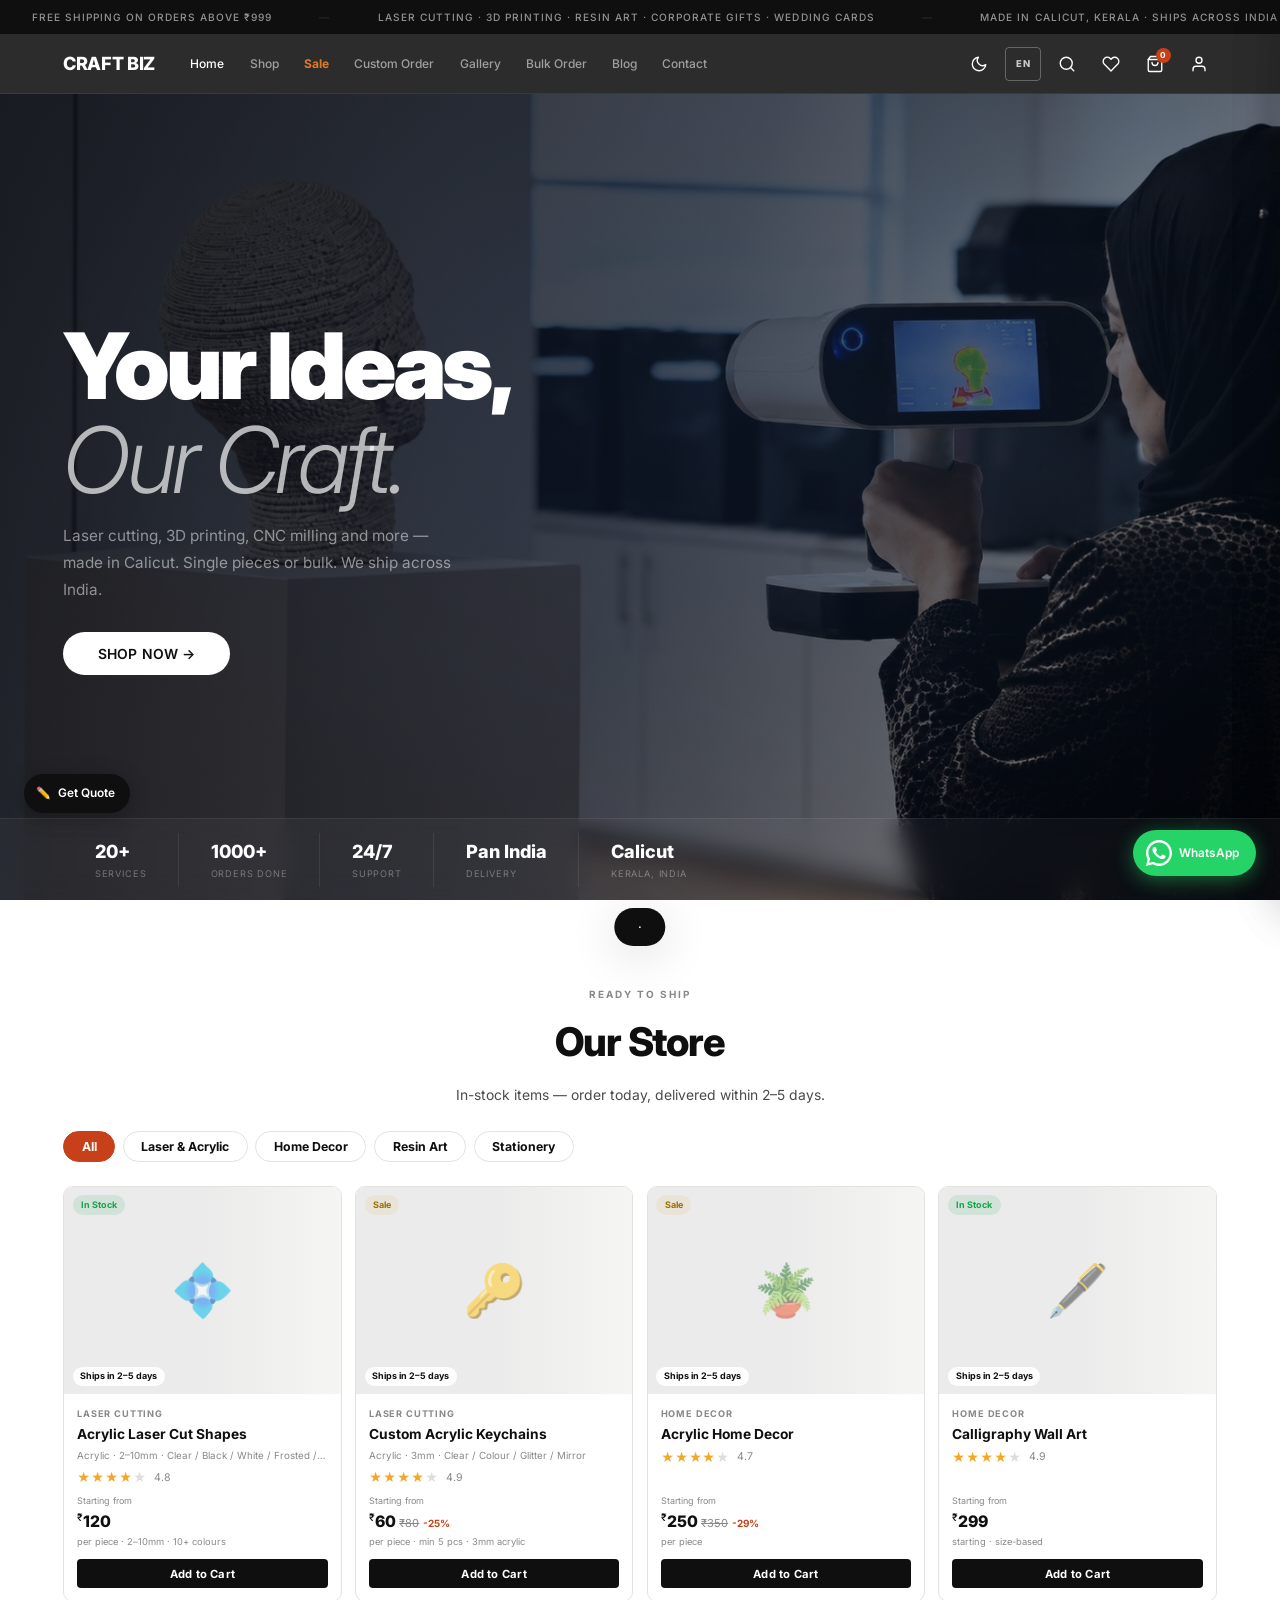
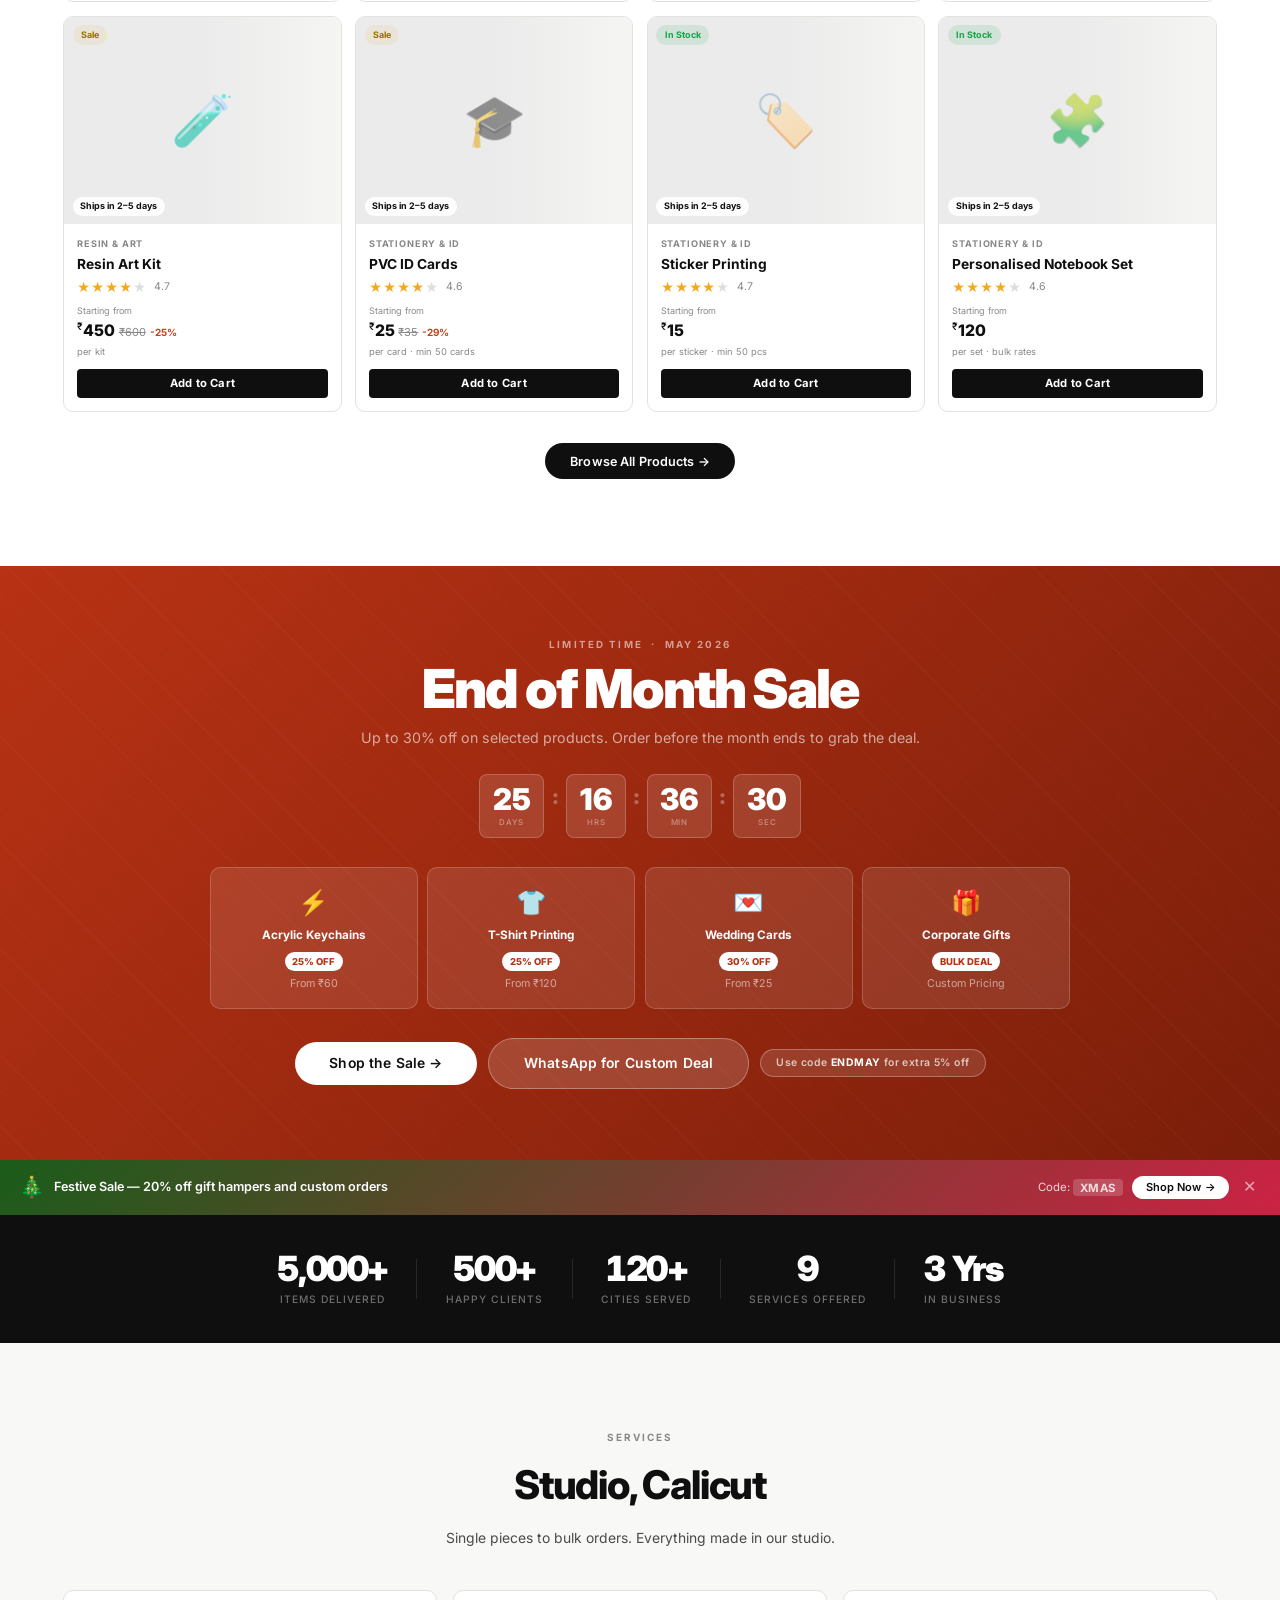
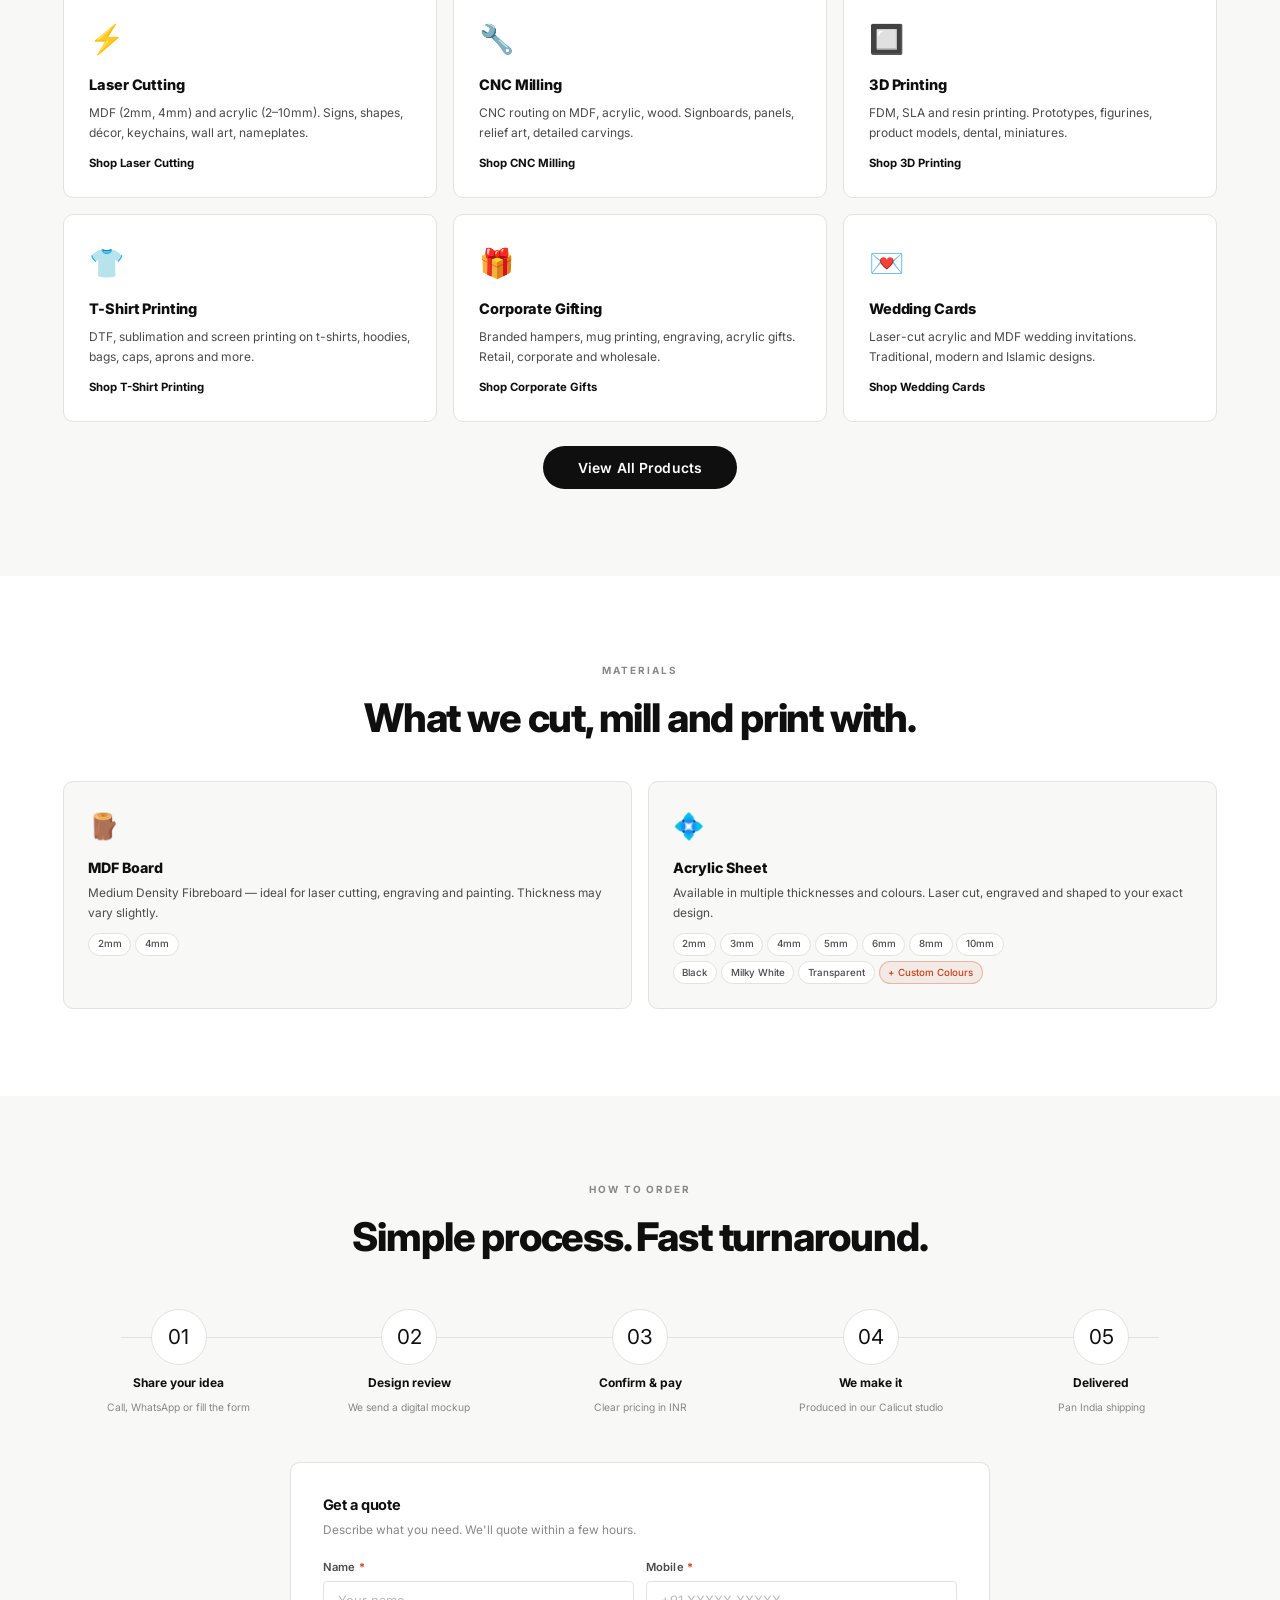
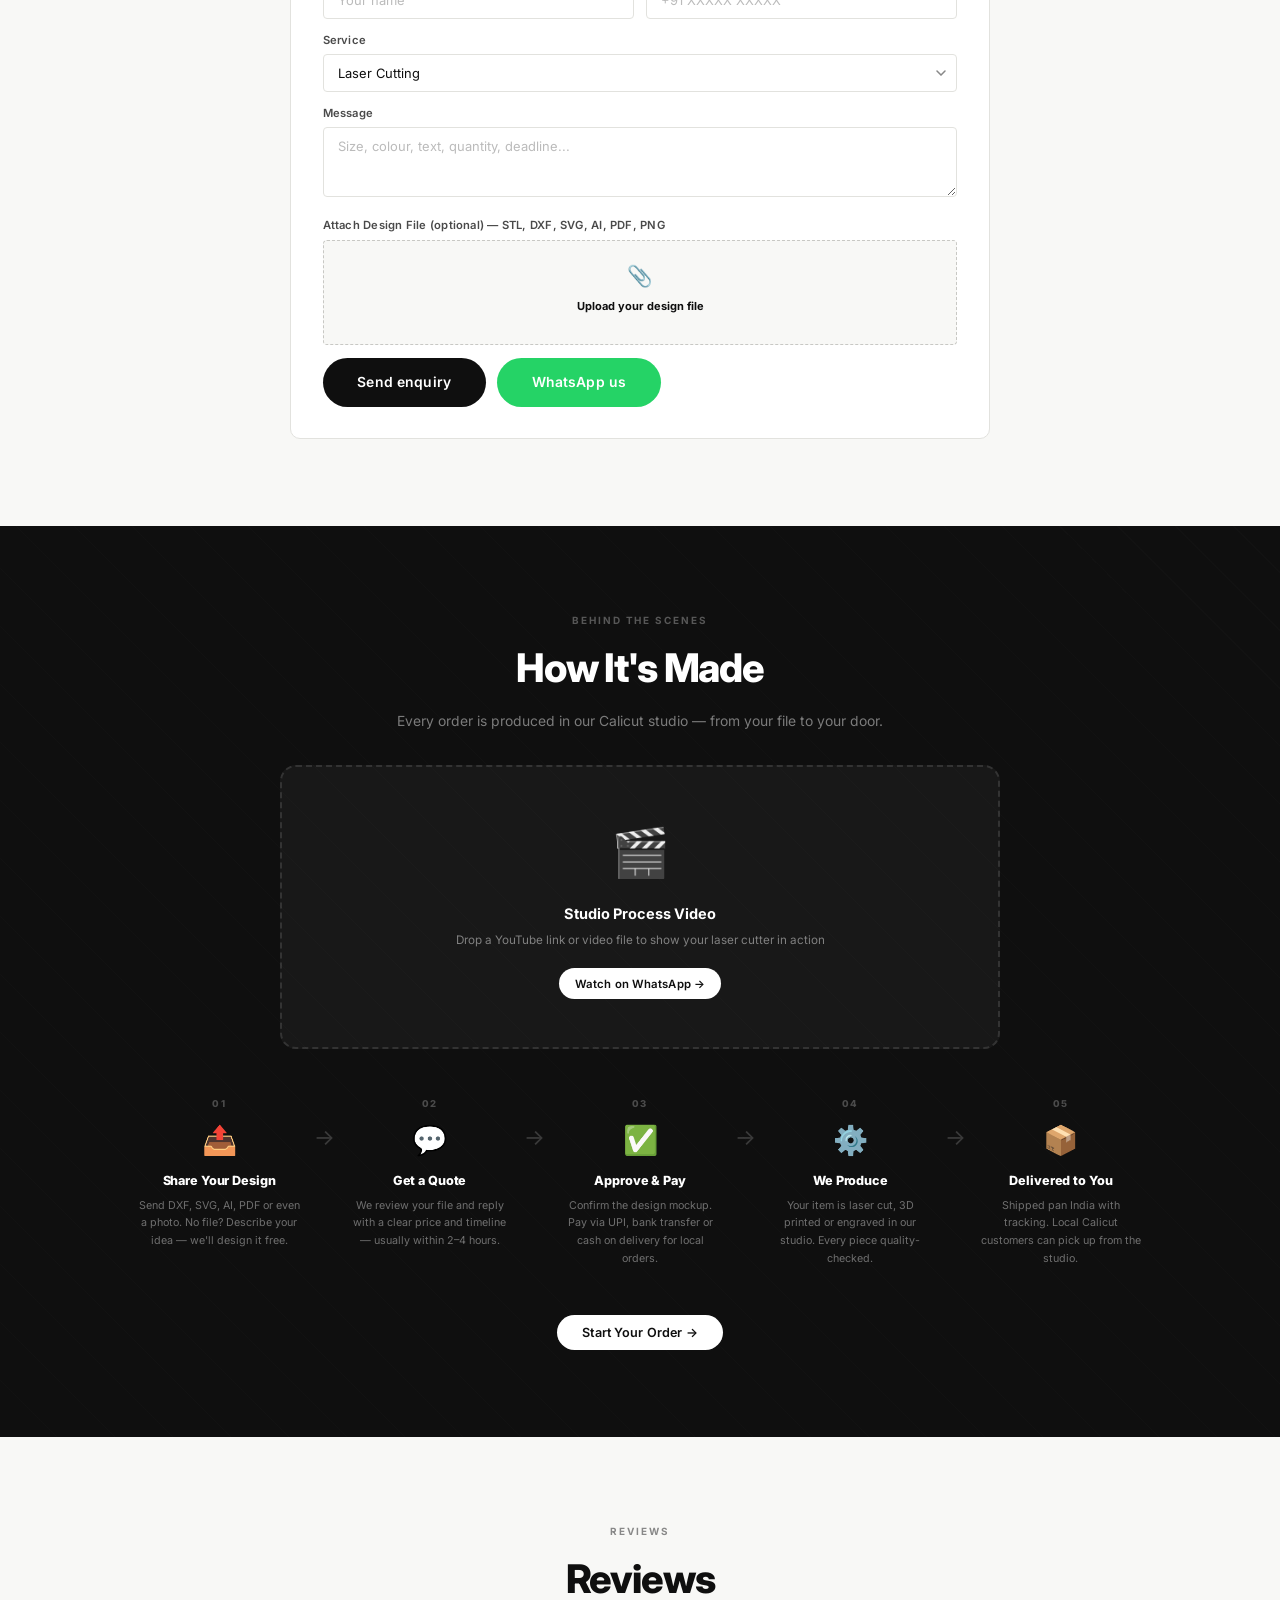
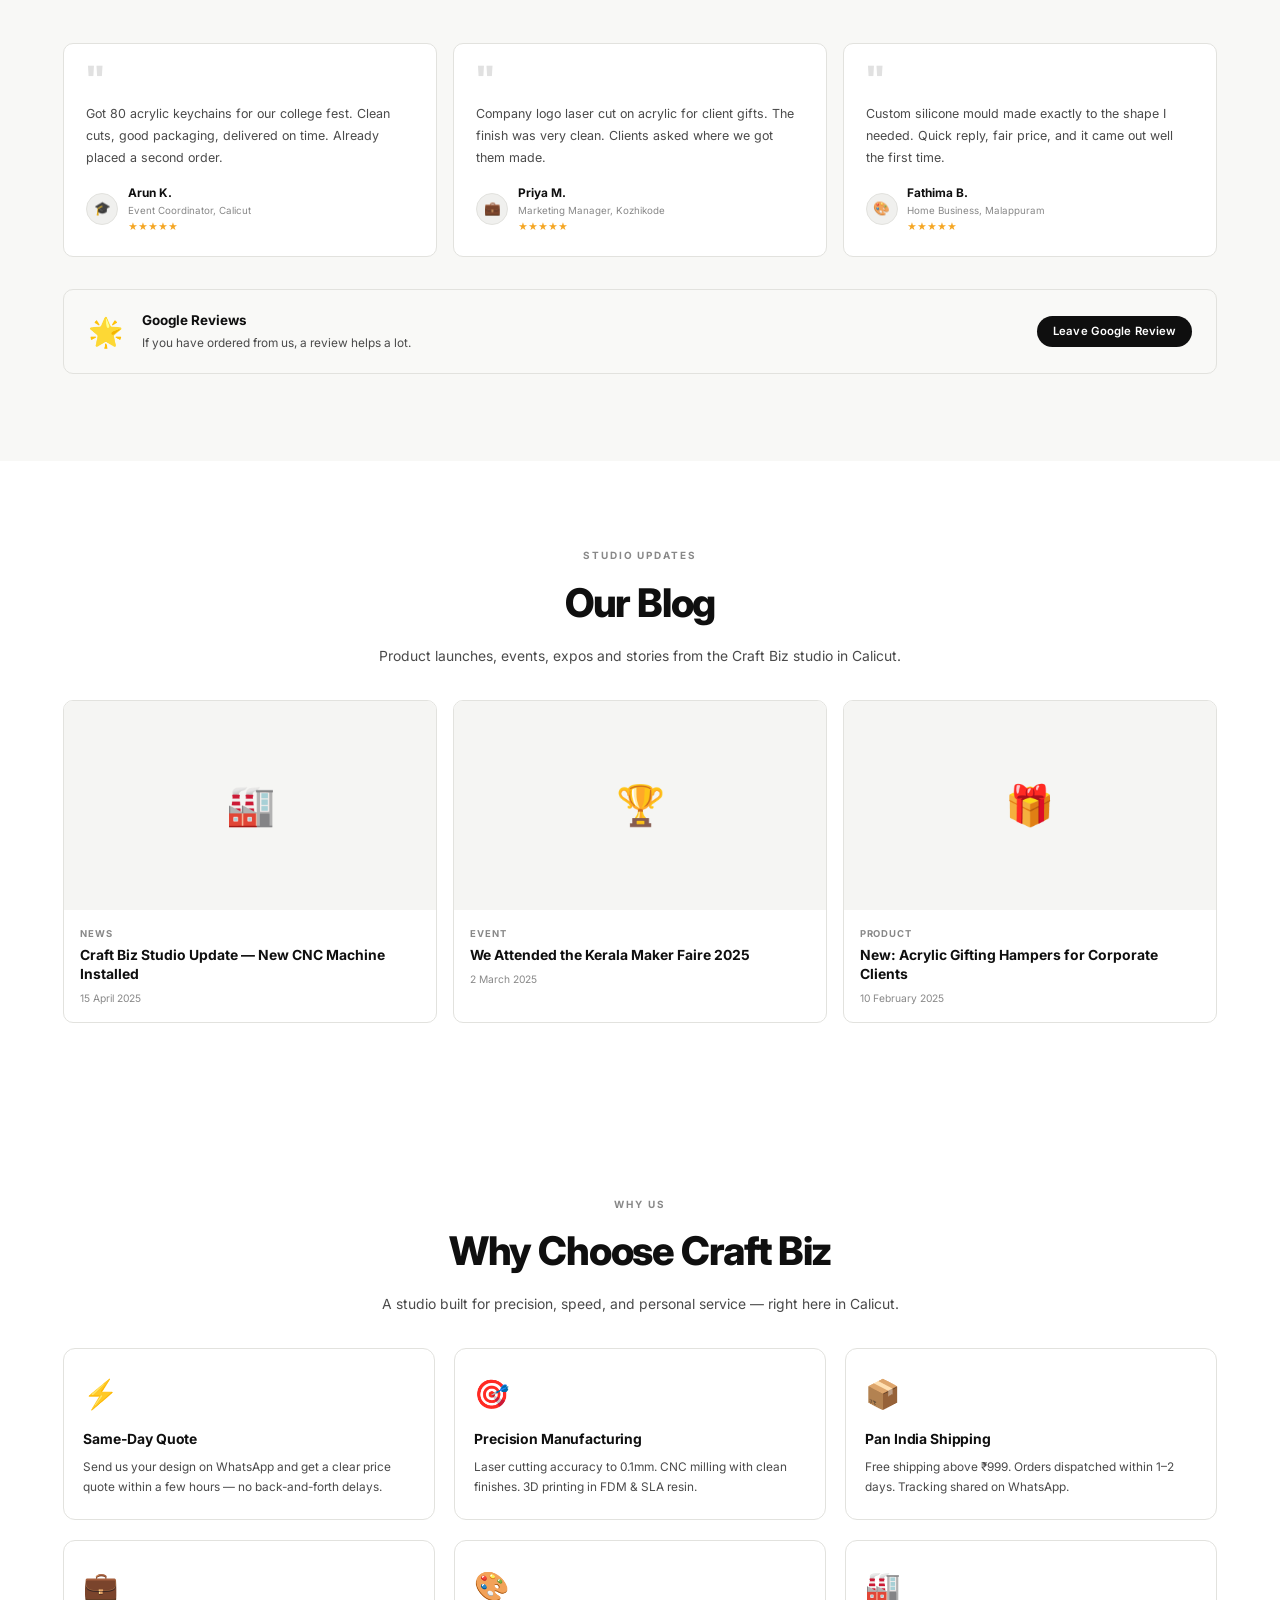
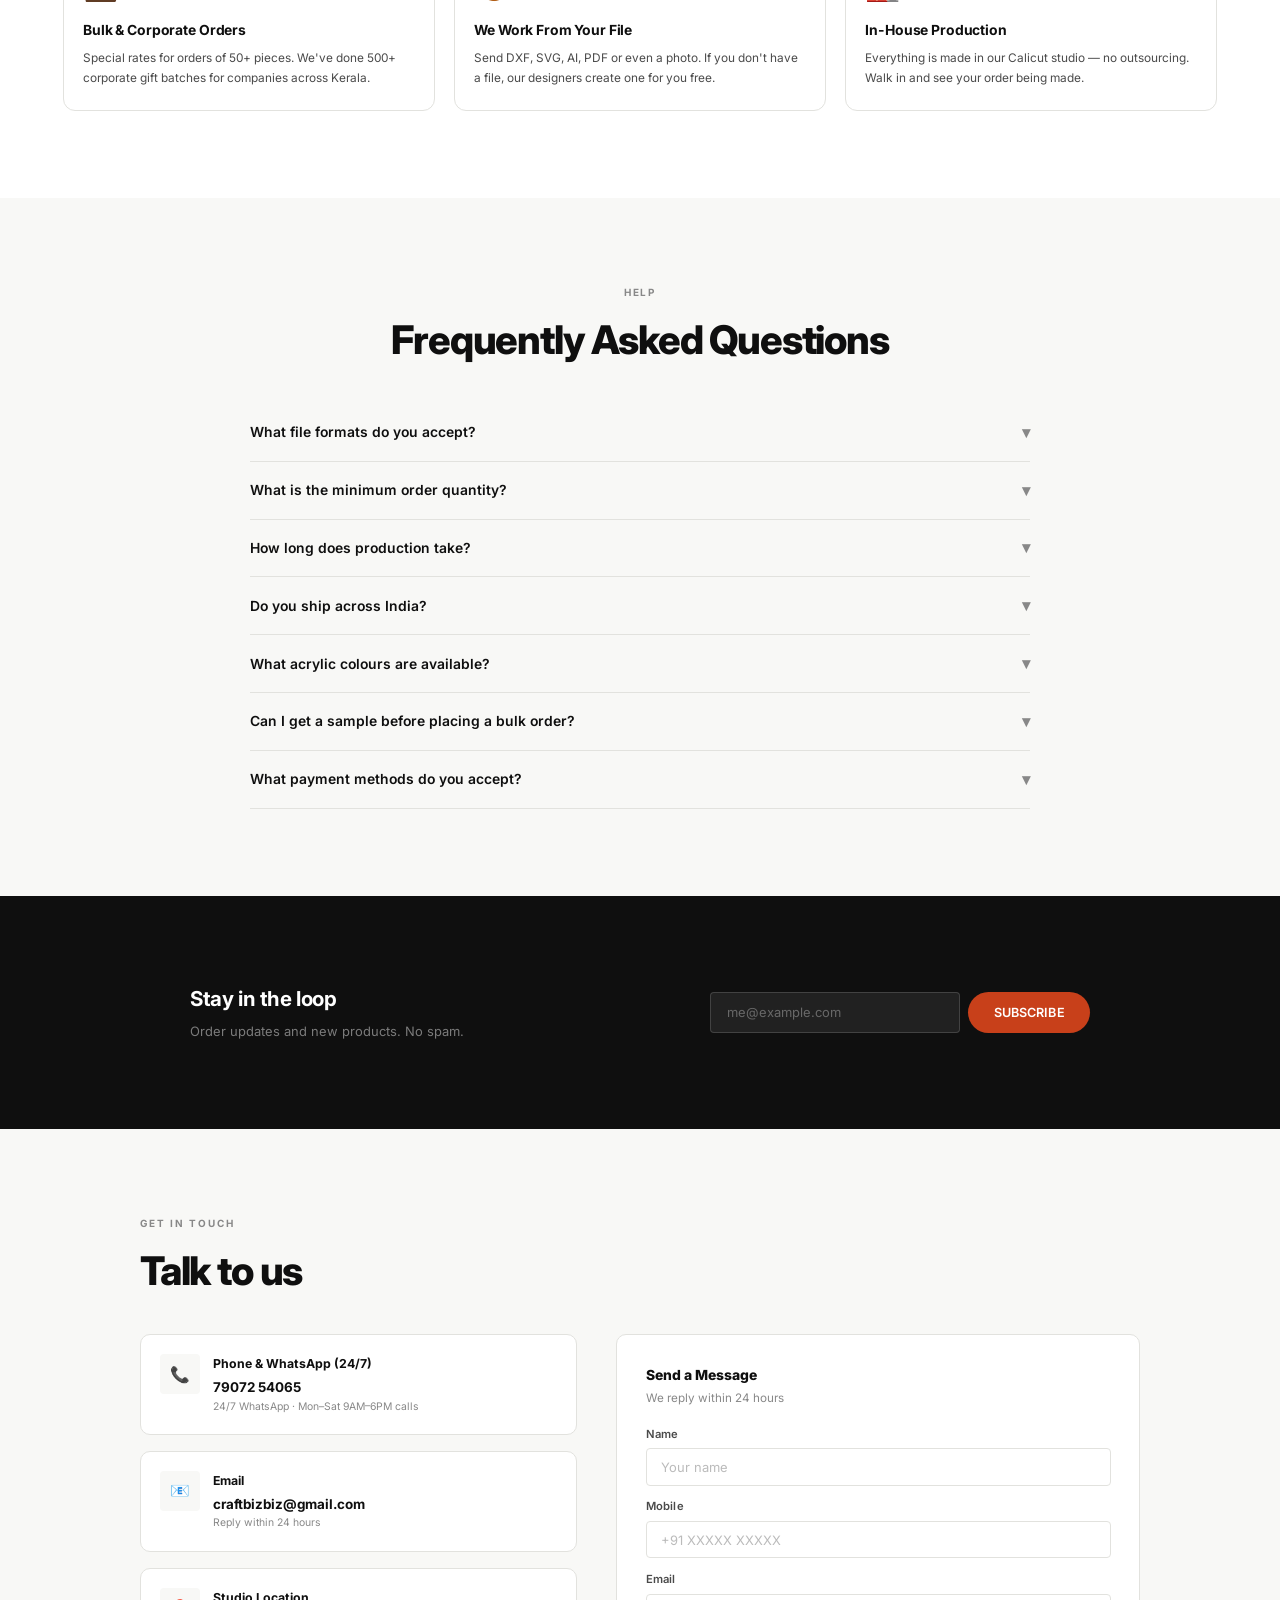
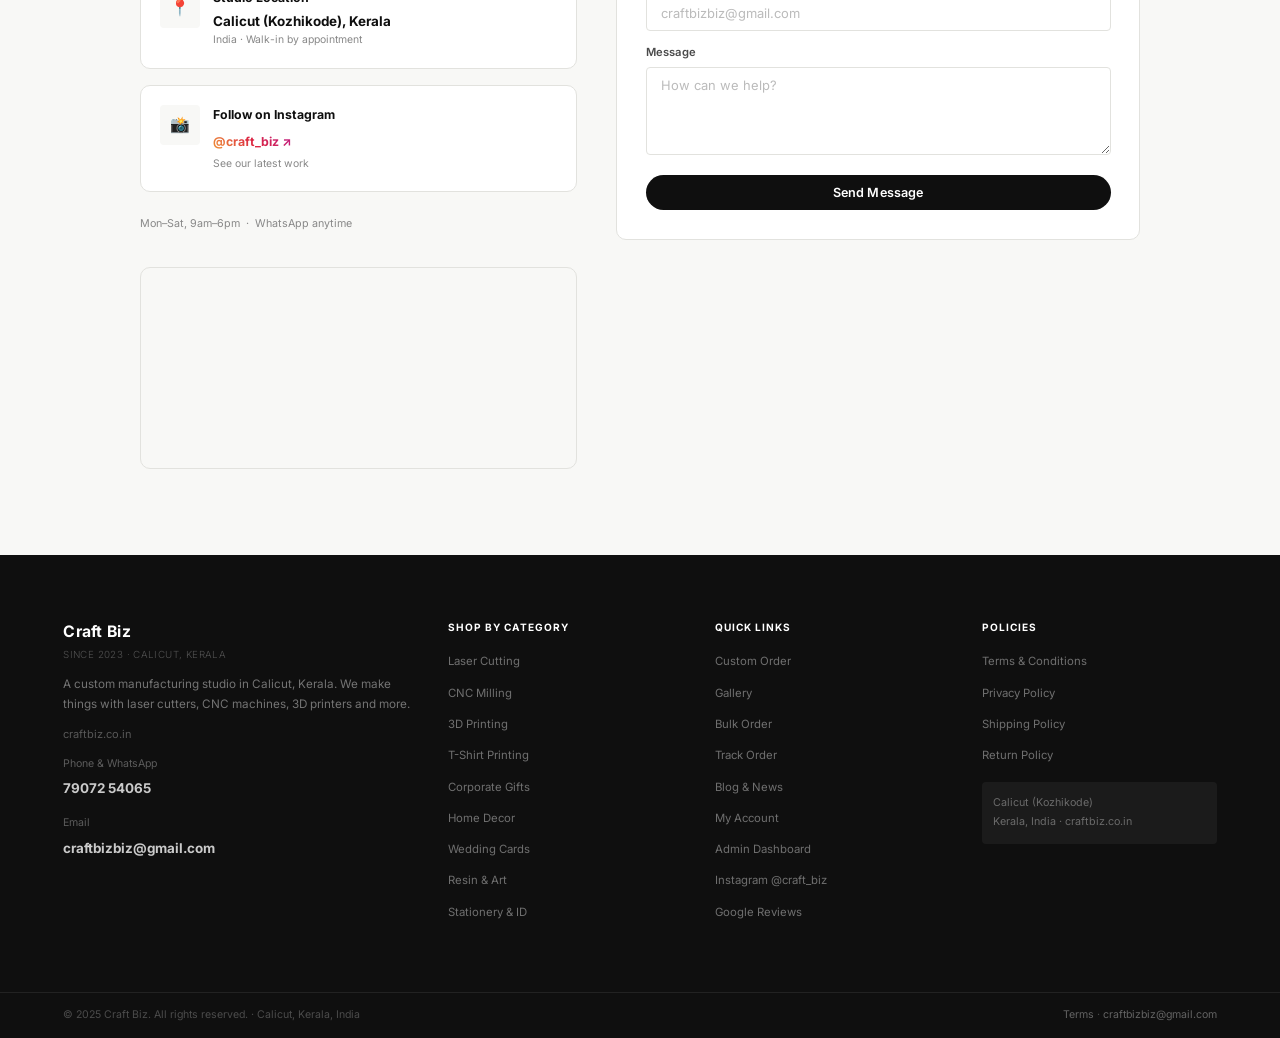
==== commit 23d1a3f1: "free delivery on 999+ · GSM required before upload Free delivery: - Cart footer: progress bar shows " ====
--- a/index.html
+++ b/index.html
@@ -120,6 +120,7 @@
   <div class="cd-hdr"><h3>Cart (<span id="cartCountHdr">0</span>)</h3><button class="xbtn" onclick="closeCart()">✕</button></div>
   <div class="cd-body" id="cartBody"></div>
   <div class="cd-footer">
+    <div id="freeDelBar"></div>
     <div class="cd-sub"><span>Subtotal (<span id="cartSubCnt">0</span> items):</span><strong>₹<span id="cartTotal">0</span></strong></div>
     <button class="btn btn-dark btn-full btn-pill" style="margin-bottom:.4rem" onclick="closeCart();showPage('ckPage')">Proceed to Checkout </button>
     <button class="btn btn-border btn-full btn-pill" onclick="closeCart()">Continue Shopping</button>
@@ -2117,7 +2118,7 @@
   }
   html+='<div class="pd-desc">'+p.desc+'</div>';
   var _fmt=p.cat==='gifts'||p.cat==='tshirt'?'PDF, PNG, JPG, SVG, PSD':p.cat==='laser'||p.cat==='cnc'?'DXF, SVG, AI, PDF, PNG':p.cat==='3d'?'STL, OBJ, STP, STEP':'PDF, PNG, JPG, SVG, AI';
-  html+='<div class="pd-meta"><div><strong>Min. Order:</strong> 1 piece (bulk discounts on 10+)</div><div><strong>Turnaround:</strong> 2–5 business days</div><div><strong>Delivery:</strong> Pan India</div><div><strong>File Formats:</strong> '+_fmt+'</div><div><strong>Customisation:</strong> Fully customisable</div></div>';
+  html+='<div class="pd-meta"><div><strong>Min. Order:</strong> 1 piece (bulk discounts on 10+)</div><div><strong>Turnaround:</strong> 2–5 business days</div><div><strong>Delivery:</strong> Pan India &nbsp;·&nbsp; <span style="color:var(--accent);font-weight:700">Free on ₹999+</span></div><div><strong>File Formats:</strong> '+_fmt+'</div><div><strong>Customisation:</strong> Fully customisable</div></div>';
   if(p.cat==='tshirt'){
     html+='<div class="pd-actions"><button class="pd-atc" onclick="_tsAddCart('+p.id+')">Add to Cart</button><button class="pd-enq" onclick="closeOv(\'pdOv\');openEnq(\''+p.name.replace(/['"]/g,"")+'\')" >Custom Design Upload</button><button class="pd-wa" onclick="_tsWA(\''+p.name.replace(/['"]/g,"")+'\','+p.price+')">Order via WhatsApp</button></div>';
   } else if(p.tshirtConfig){
@@ -2125,7 +2126,7 @@
   } else if(p.hoodie){
     html+='<div class="pd-actions"><button class="pd-atc" style="background:var(--accent)" onclick="closeOv(\'pdOv\');openEnq(\''+p.name.replace(/['"]/g,"")+'\')" >Upload Your Design &#8593;</button><button class="pd-wa" onclick="_hdWA(\''+p.name.replace(/['"]/g,"")+'\','+p.price+')">Order via WhatsApp</button></div>';
   } else if(p.cat==='gifts'){
-    html+='<div class="pd-actions"><button class="pd-atc" style="background:var(--accent)" onclick="closeOv(\'pdOv\');openEnq(\''+p.name.replace(/['"]/g,"")+'\')" >Upload Your Design &#8593;</button><button class="pd-wa" onclick="_giftOrderWA(\''+p.name.replace(/['"]/g,"")+'\')">WhatsApp for Quote</button></div>';
+    html+='<div class="pd-actions"><button class="pd-atc" style="background:var(--accent)" onclick="_giftUploadDesign(\''+p.name.replace(/['"]/g,"")+'\','+(!!p.gsm)+')">Upload Your Design &#8593;</button><button class="pd-wa" onclick="_giftOrderWA(\''+p.name.replace(/['"]/g,"")+'\')">WhatsApp for Quote</button></div>';
   } else {
     html+='<div class="pd-actions"><button class="pd-atc" onclick="addToCart('+p.id+');closeOv(\'pdOv\')">Add to Cart</button><button class="pd-enq" onclick="closeOv(\'pdOv\');openEnq(\''+p.name.replace(/['"]/g,"")+'\')" >Enquire / Custom Order</button><button class="pd-wa" onclick="window.open(\'https://wa.me/917907254065?text=Hi,+I+am+interested+in:+'+encodeURIComponent(p.name)+'\')">WhatsApp us</button></div>';
   }
@@ -2229,6 +2230,19 @@
   closeOv('pdOv');
 }
 
+function _giftUploadDesign(name,requiresGsm){
+  if(requiresGsm){
+    var gsmSel=document.querySelector('.gsm-btn.sel');
+    if(!gsmSel){
+      var gsmRow=document.getElementById('gsmRow');
+      if(gsmRow){gsmRow.classList.add('ts-err');setTimeout(function(){gsmRow.classList.remove('ts-err');},2000);}
+      showToast('⚠ Please select a paper thickness (GSM) first');
+      return;
+    }
+  }
+  closeOv('pdOv');
+  openEnq(name);
+}
 function _hdValidate(){
   var missing=[];
   var clrRow=document.getElementById('hdClrRow');
@@ -2382,7 +2396,20 @@
   var body=document.getElementById("cartBody"),cnt=getCartCount();
   document.getElementById("cartCountHdr").textContent=cnt;
   document.getElementById("cartSubCnt").textContent=cnt;
-  document.getElementById("cartTotal").textContent=getTotal().toLocaleString("en-IN");
+  var total=getTotal();
+  document.getElementById("cartTotal").textContent=total.toLocaleString("en-IN");
+  var fdb=document.getElementById("freeDelBar");
+  if(fdb){
+    var threshold=999;
+    if(total===0){fdb.innerHTML='';}
+    else if(total>=threshold){
+      fdb.innerHTML='<div class="fdel-bar fdel-done"><span>🎉 Free delivery unlocked!</span></div>';
+    } else {
+      var rem=threshold-total;
+      var pct=Math.round((total/threshold)*100);
+      fdb.innerHTML='<div class="fdel-bar"><div class="fdel-lbl">Add <strong>₹'+rem+'</strong> more for free delivery</div><div class="fdel-track"><div class="fdel-fill" style="width:'+pct+'%"></div></div></div>';
+    }
+  }
   if(!cart.length){body.innerHTML='<div class="cd-empty"><div class="cd-empty-ico">🛍️</div><p>Your cart is empty</p><button class="btn btn-dark btn-sm btn-pill" style="margin-top:.4rem" onclick="closeCart()">Browse Products</button></div>';return;}
   var html="";
   cart.forEach(function(c){var p=getProd(c.id);if(!p)return;html+='<div class="ci"><div class="ci-img">'+p.e+'</div><div class="ci-info"><div class="ci-name">'+p.name+'</div><div class="ci-price">₹'+(p.price*c.qty).toLocaleString("en-IN")+'</div><div class="ci-ctrl"><button class="ci-qb" onclick="changeQty('+c.id+',-1)">−</button><span class="ci-qn">'+c.qty+'</span><button class="ci-qb" onclick="changeQty('+c.id+',1)">+</button><span class="ci-rm" onclick="removeFromCart('+c.id+')">Remove</span></div></div></div>';});
--- a/craftbiz.css
+++ b/craftbiz.css
@@ -1823,3 +1823,35 @@
 body.dark .store-cat { color: rgba(255,255,255,.75); border-color: rgba(255,255,255,.15); }
 body.dark .store-cat:hover { color: var(--accent); border-color: var(--accent); }
 body.dark .store-cat.active { color: #fff; }
+
+/* ── Free delivery cart bar ────────────────────────────────────── */
+.fdel-bar {
+  background: #f5f5f5;
+  border-radius: 8px;
+  padding: .55rem .8rem;
+  margin-bottom: .7rem;
+  font-size: .74rem;
+  color: var(--text);
+}
+body.dark .fdel-bar { background: #1e1e1e; }
+.fdel-lbl { margin-bottom: .4rem; }
+.fdel-track {
+  height: 5px;
+  background: rgba(0,0,0,.1);
+  border-radius: 3px;
+  overflow: hidden;
+}
+body.dark .fdel-track { background: rgba(255,255,255,.1); }
+.fdel-fill {
+  height: 100%;
+  background: var(--accent);
+  border-radius: 3px;
+  transition: width .4s ease;
+}
+.fdel-bar.fdel-done {
+  background: #e8f5e9;
+  color: #1b5e20;
+  font-weight: 700;
+  font-size: .78rem;
+}
+body.dark .fdel-bar.fdel-done { background: #1a3320; color: #a5d6a7; }
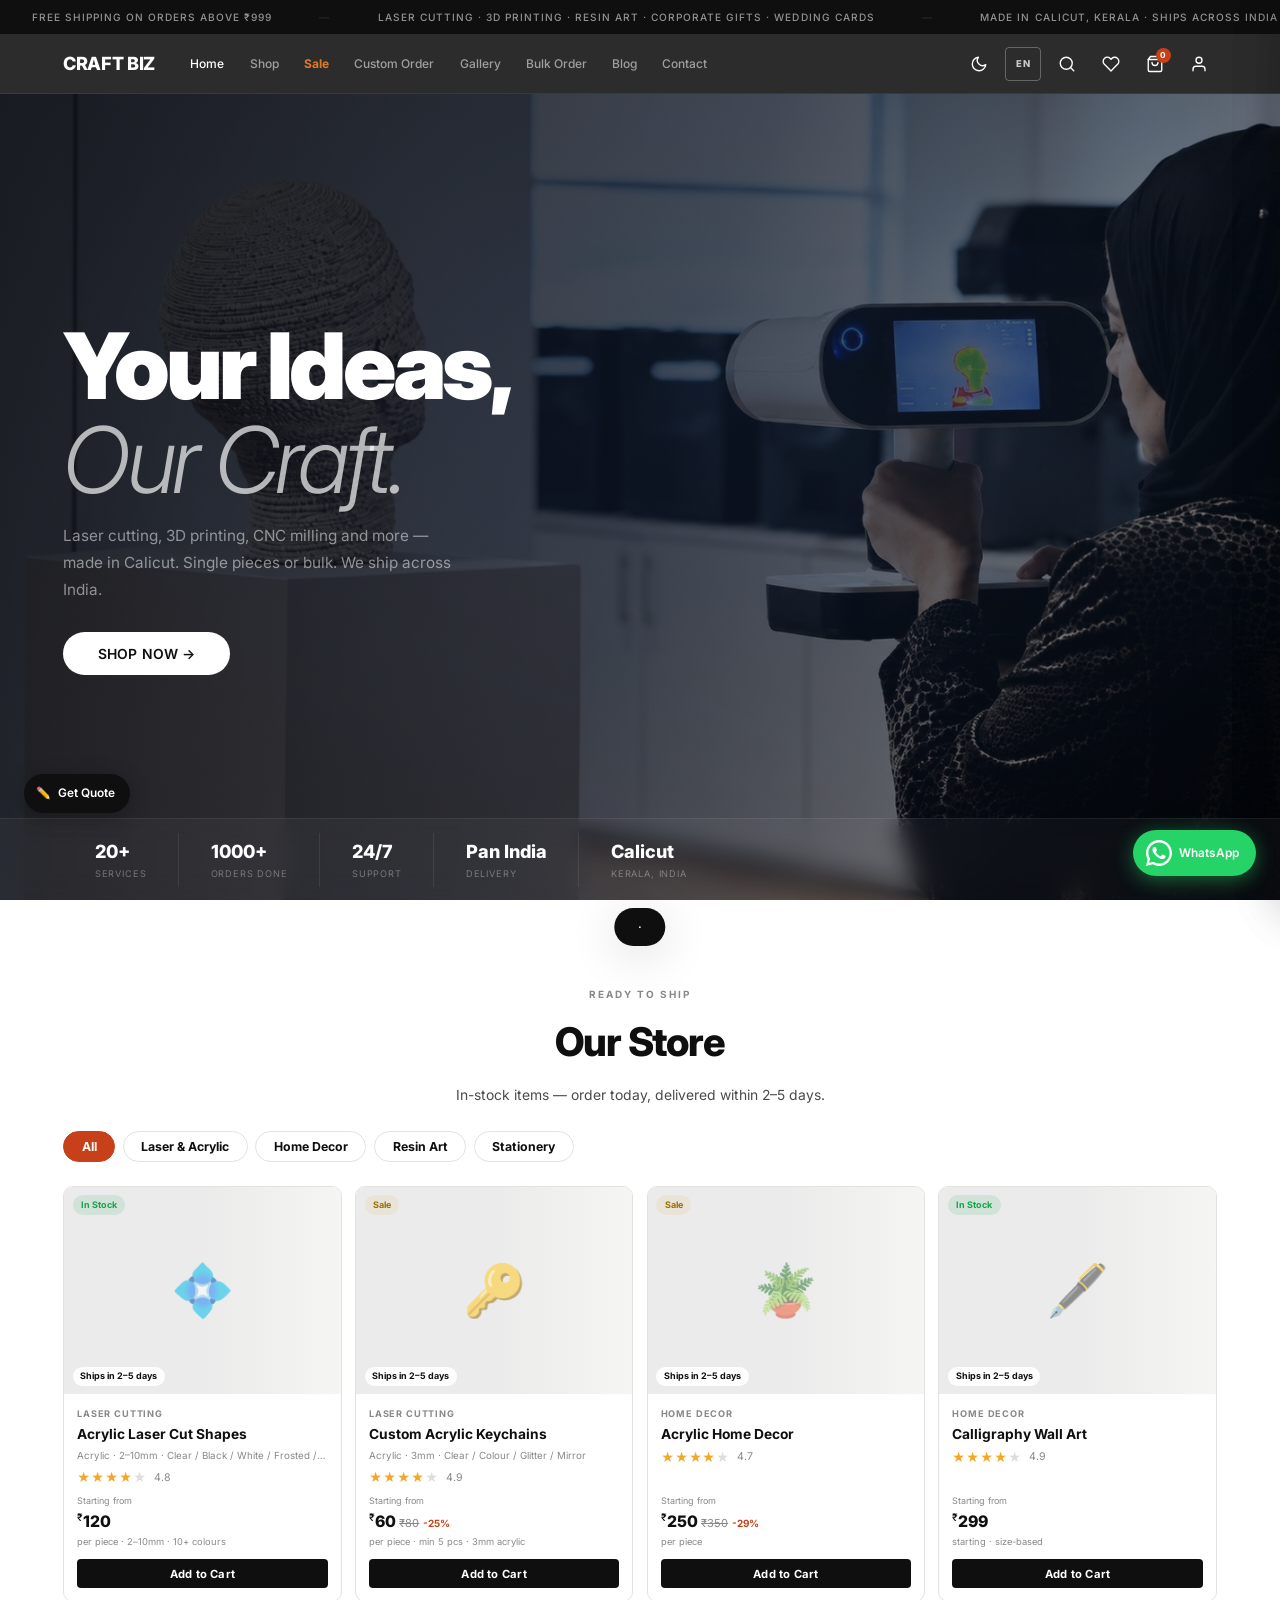
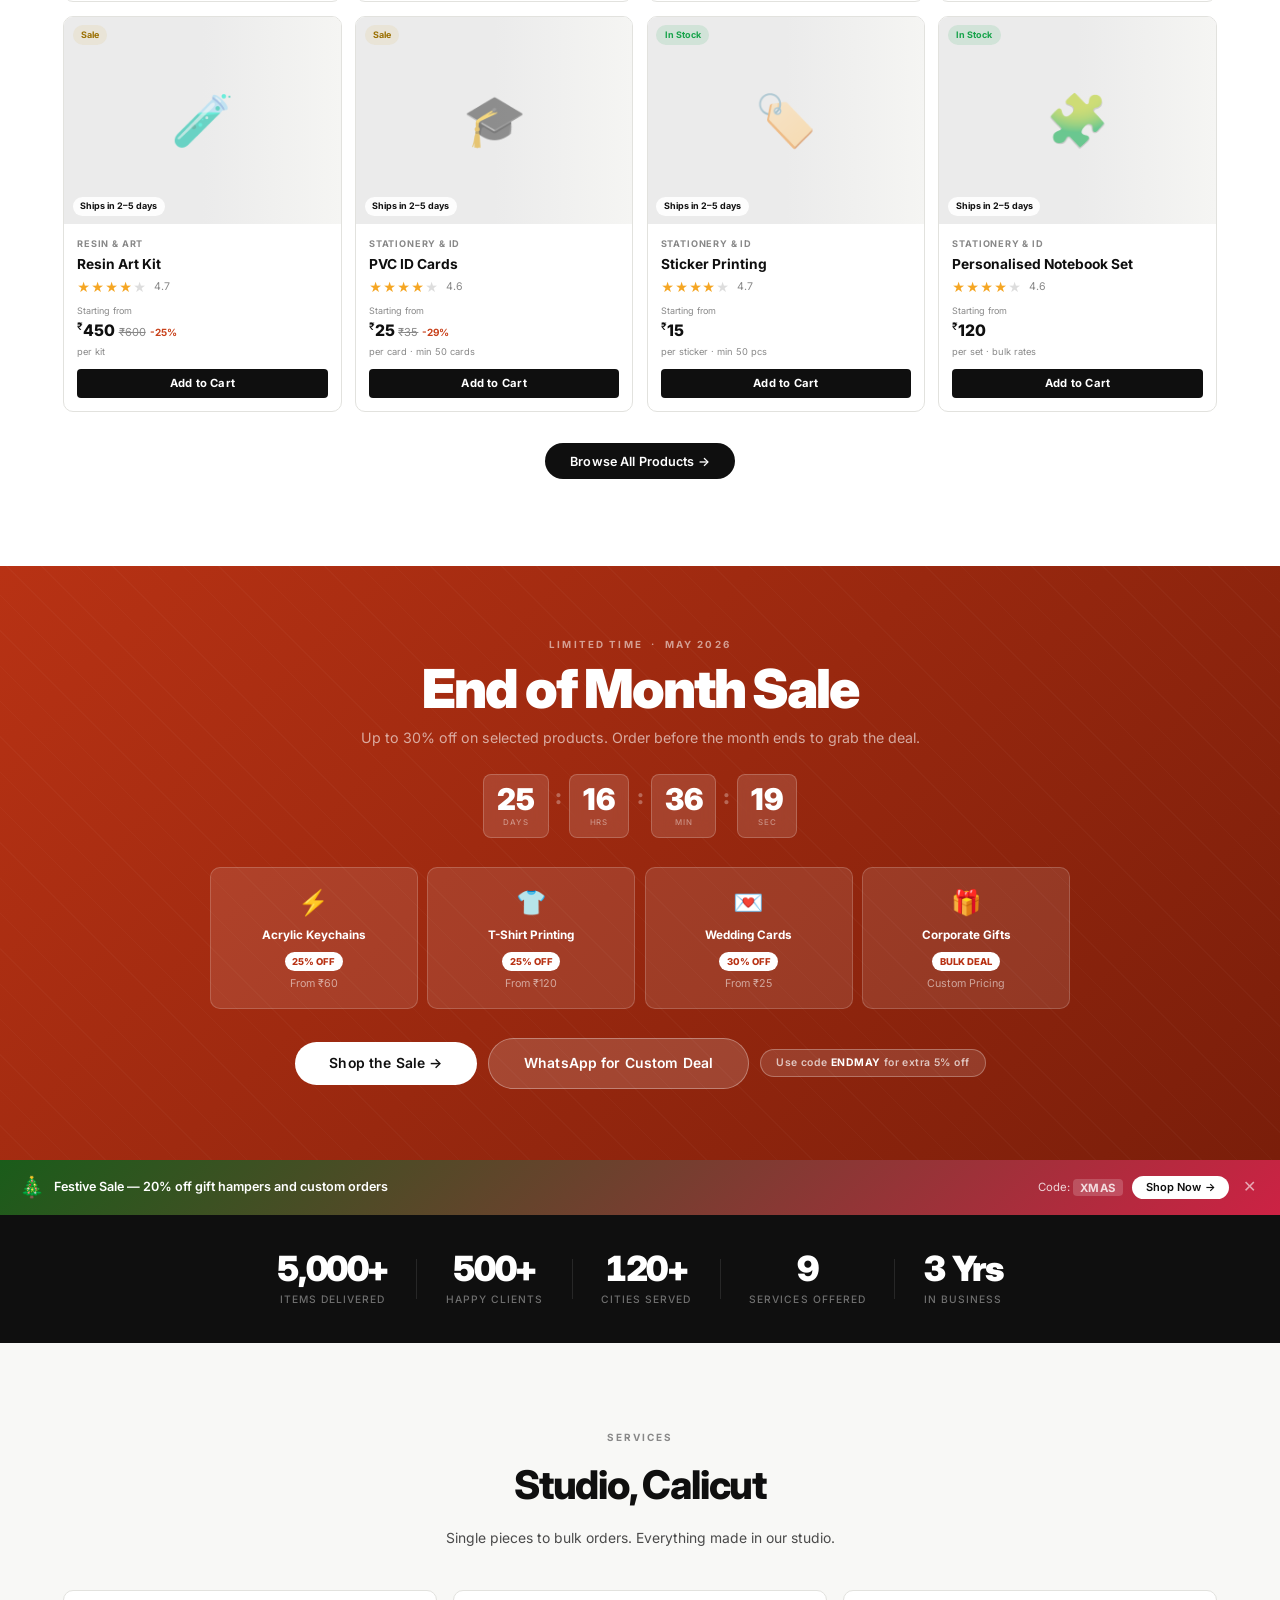
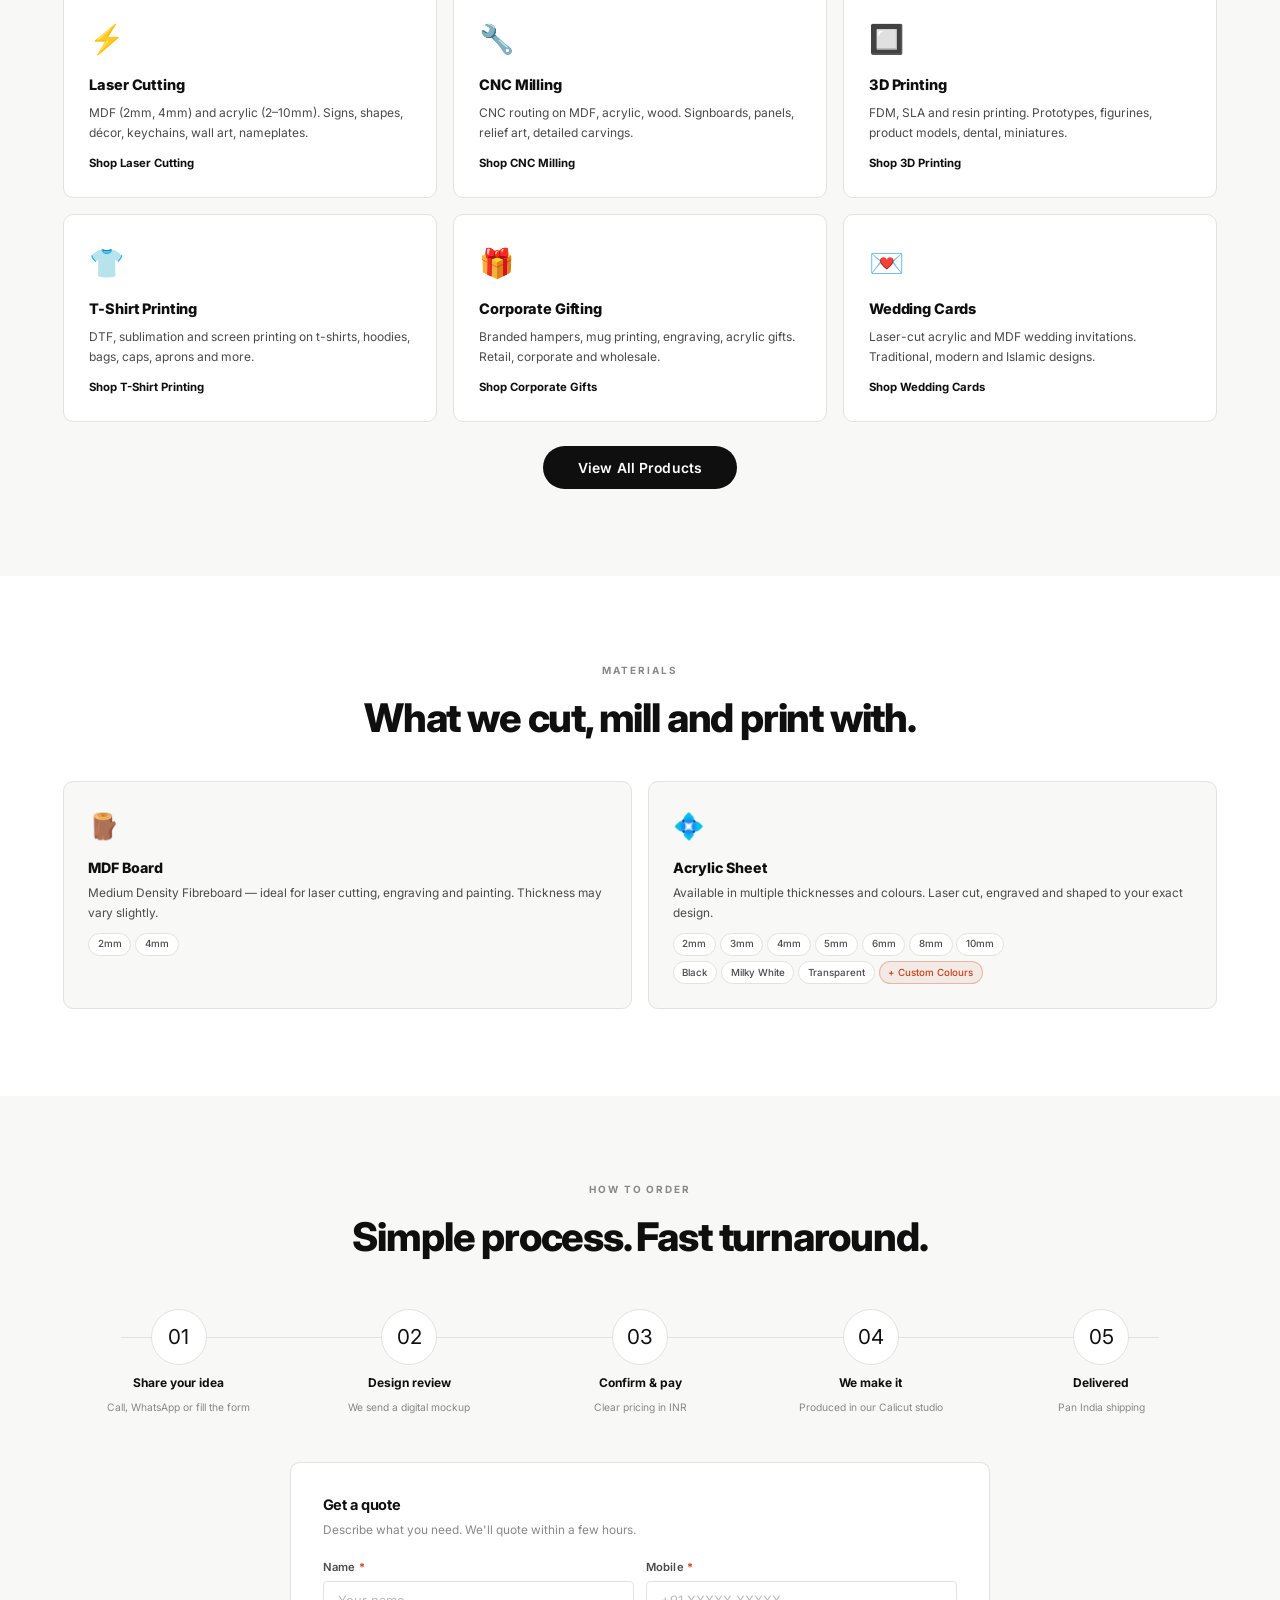
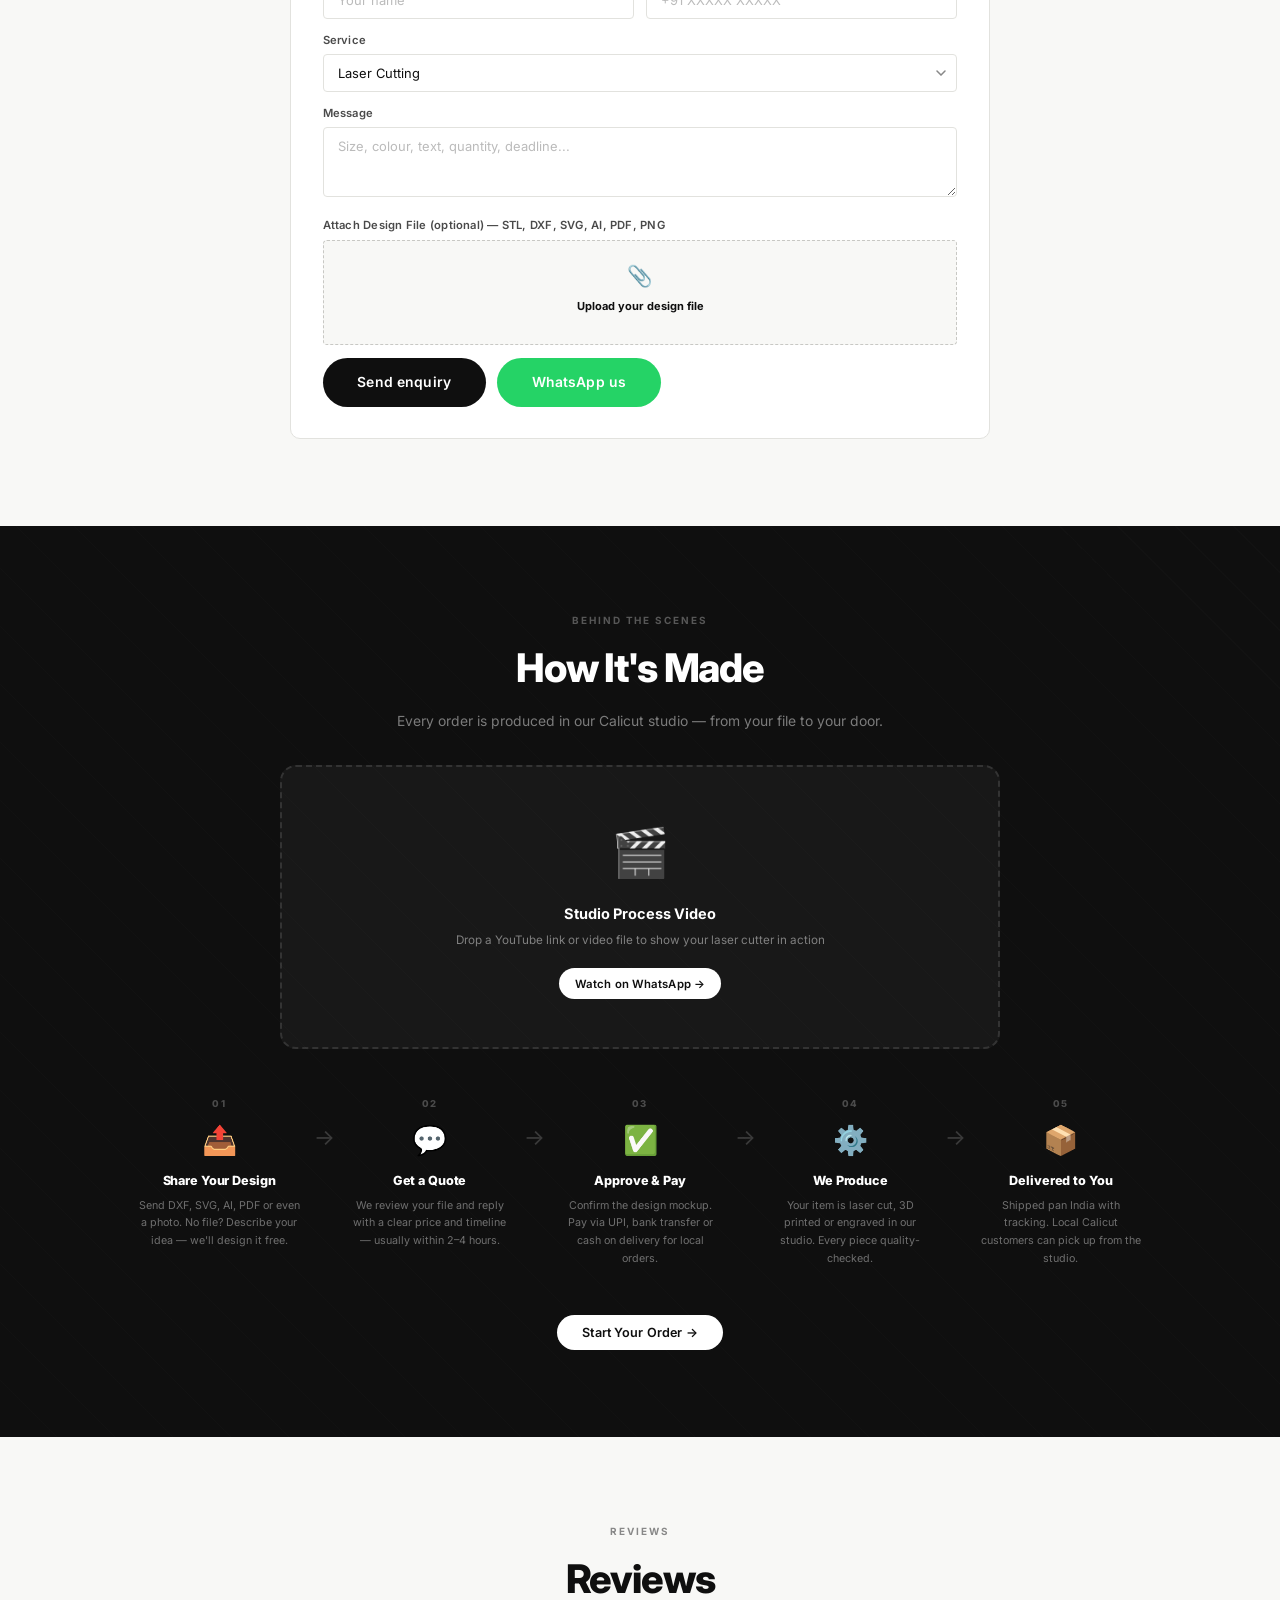
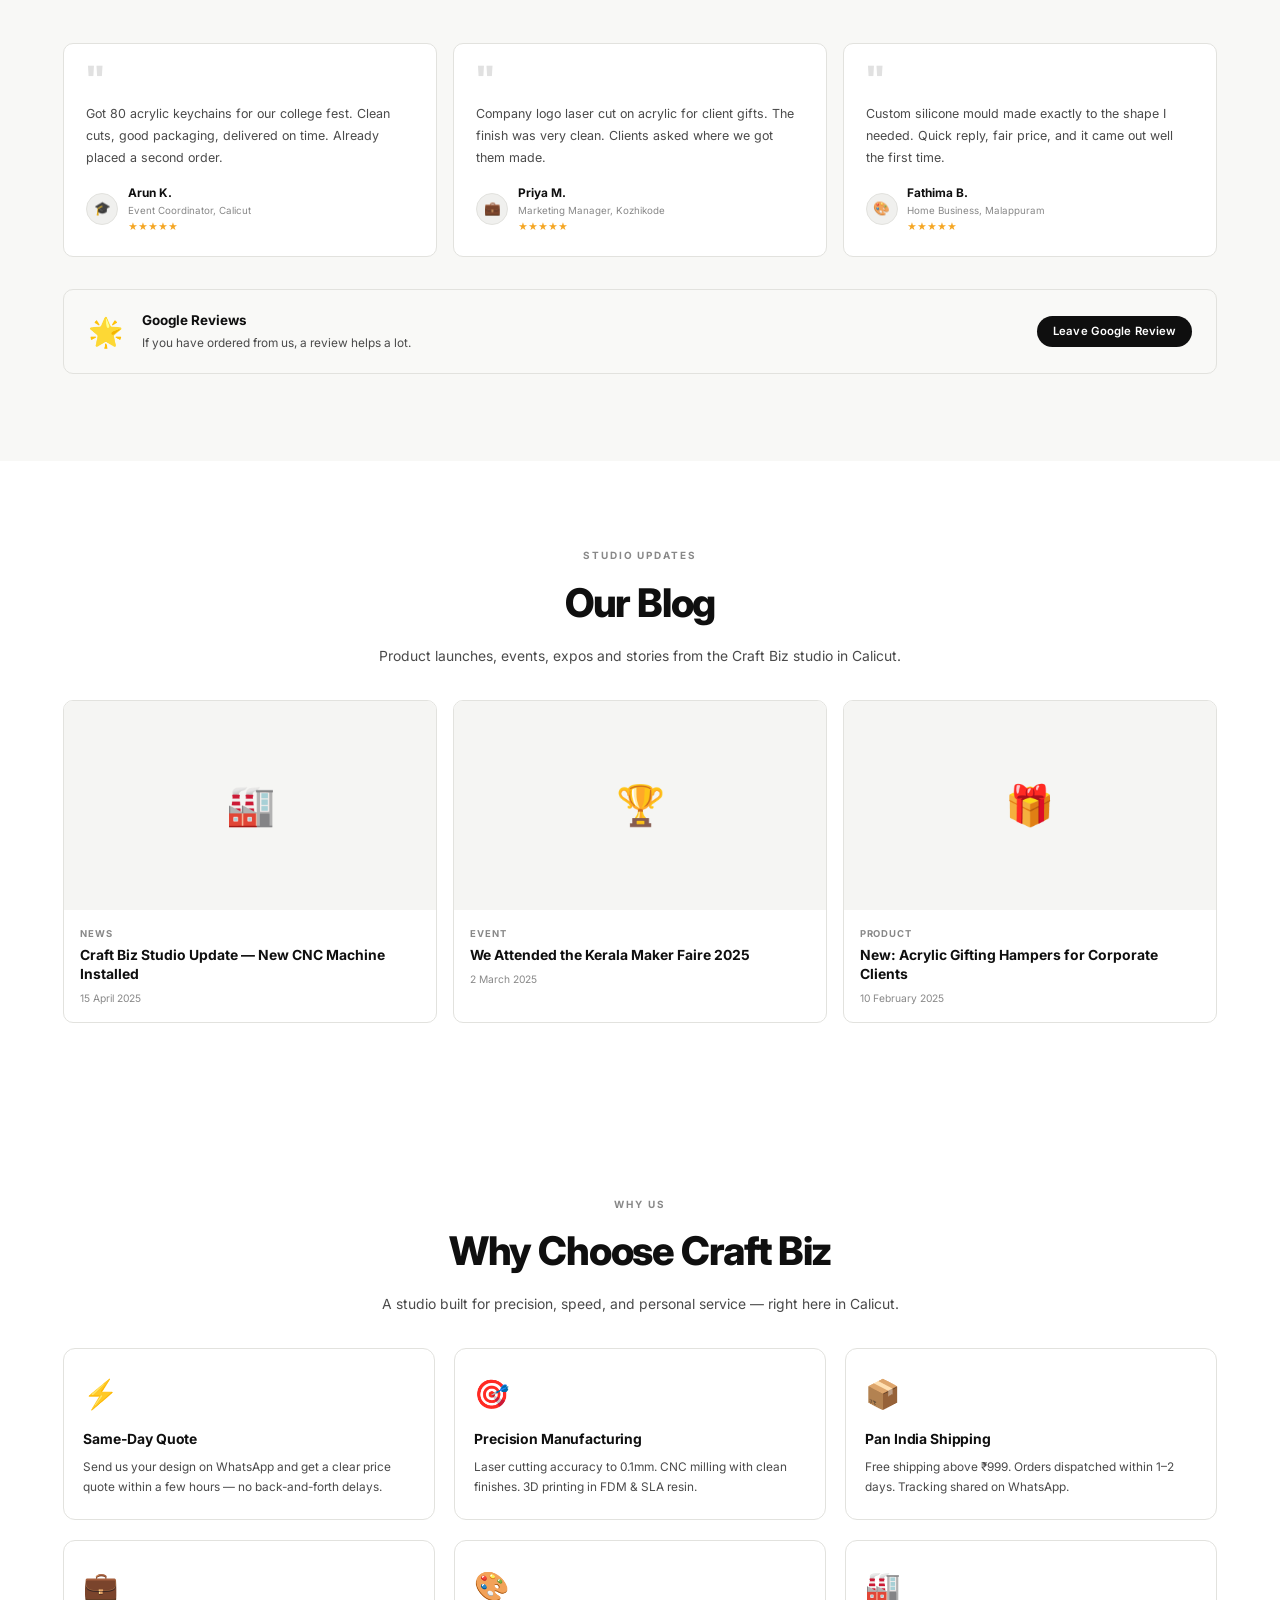
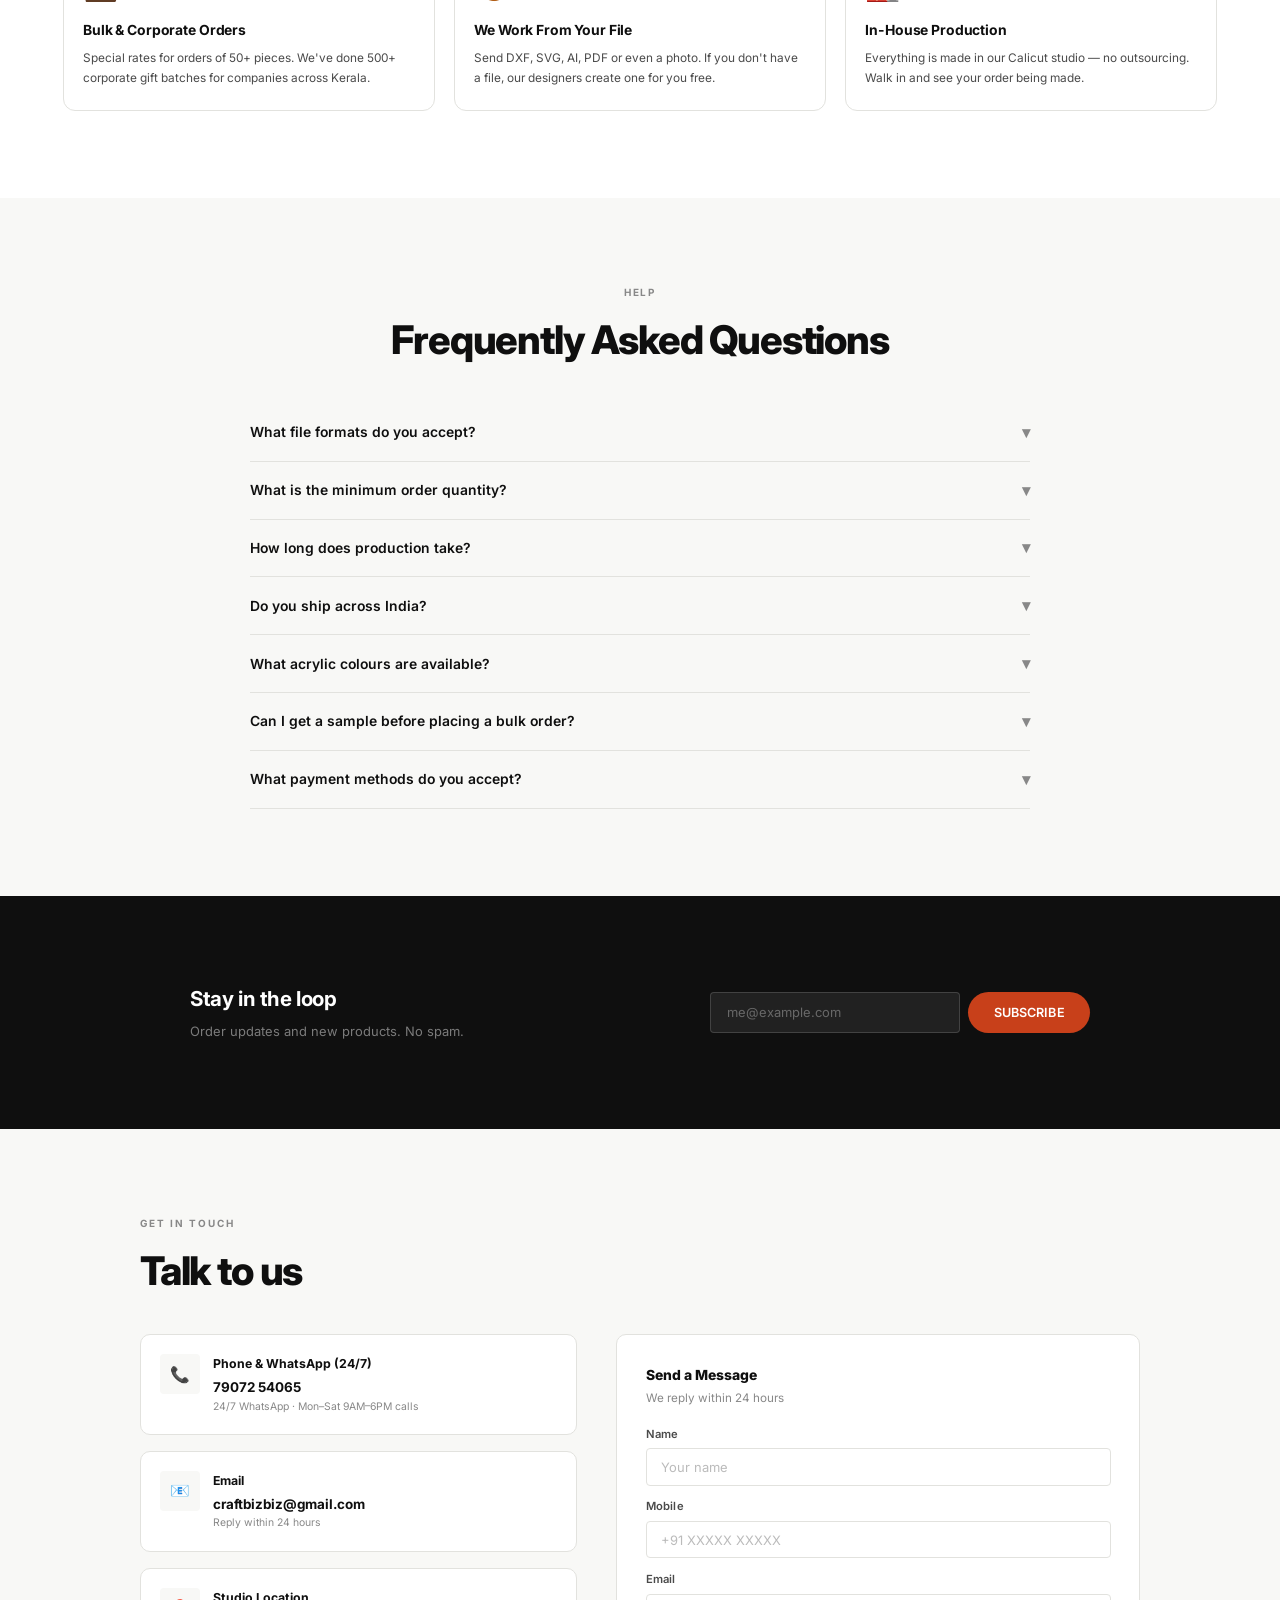
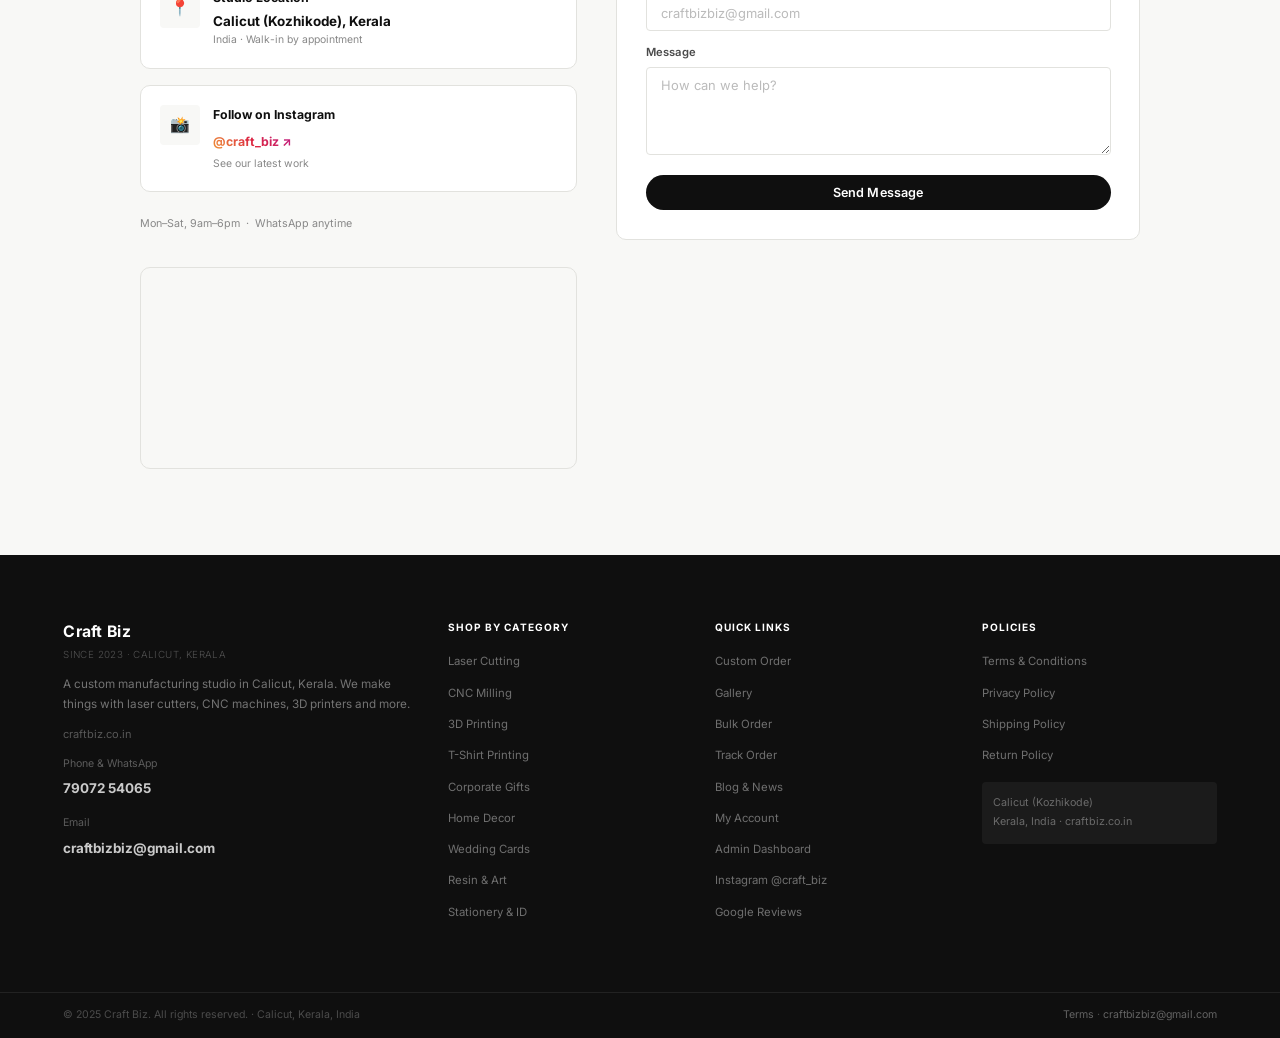
==== commit 0c424eff: "fix: t-shirt and hoodie now visible in corporate gifting Root cause: ready:false put them in the 'cu" ====
--- a/index.html
+++ b/index.html
@@ -1581,8 +1581,8 @@
   {id:32,e:"💳",name:"NFC Smart ID Card",cat:"gifts",imgs:["images/stationery/pvc-id-cards.jpg"],badge:"bdg-gn",badgeTxt:"New",desc:"PVC ID card with embedded NFC chip. Tap to instantly share contact details, website or portfolio.",price:150,orig:200,note:"per card",rating:4.8,rc:41,stock:"in",ready:true},
   {id:33,e:"📓",name:"Branded Diary / Planner",cat:"gifts",imgs:["images/gifts/diary.jpg"],badge:"bdg-dk",badgeTxt:"Custom",desc:"Company diary or planner with logo embossed or printed on cover. A5 & A4 available.",price:200,orig:280,note:"per diary",rating:4.7,rc:72,stock:"in",ready:true},
   {id:34,e:"🖊️",name:"Branded Pen",cat:"gifts",imgs:["images/gifts/pen.jpg"],badge:"bdg-ac",badgeTxt:"Popular",desc:"Laser engraved or UV printed pens with company name and logo. Metal & plastic variants.",price:45,orig:0,note:"per pen · min 10",rating:4.6,rc:156,stock:"in",ready:true},
-  {id:35,e:"👕",name:"Corporate T-Shirt (Logo)",cat:"gifts",imgs:["images/tshirt/tshirt-printing.jpg"],badge:"bdg-dk",badgeTxt:"Custom",desc:"Company uniform / promo T-shirt with your logo printed via DTF. Fully customised — garment type, collar, sleeve, fabric, colour and size. Bulk rates for 10+ pieces.",price:199,orig:0,note:"per shirt · made to order",rating:4.7,rc:89,stock:"in",ready:false,tshirtConfig:true},
-  {id:37,e:"🧥",name:"Customised Hoodie",cat:"gifts",imgs:["images/tshirt/hoodie.jpg"],badge:"bdg-dk",badgeTxt:"Custom",desc:"Premium fleece hoodie with your logo, company name or any design. DTF transfer or embroidery print. Pick your colour and size — fully made to order. Bulk rates for 10+ pieces.",price:499,orig:0,note:"per hoodie · made to order",rating:4.8,rc:28,stock:"in",ready:false,hoodie:true},
+  {id:35,e:"👕",name:"Corporate T-Shirt (Logo)",cat:"gifts",imgs:["images/tshirt/tshirt-printing.jpg"],badge:"bdg-dk",badgeTxt:"Custom",desc:"Company uniform / promo T-shirt with your logo printed via DTF. Fully customised — garment type, collar, sleeve, fabric, colour and size. Bulk rates for 10+ pieces.",price:199,orig:0,note:"per shirt · made to order",rating:4.7,rc:89,stock:"in",ready:true,tshirtConfig:true},
+  {id:37,e:"🧥",name:"Customised Hoodie",cat:"gifts",imgs:["images/tshirt/hoodie.jpg"],badge:"bdg-dk",badgeTxt:"Custom",desc:"Premium fleece hoodie with your logo, company name or any design. DTF transfer or embroidery print. Pick your colour and size — fully made to order. Bulk rates for 10+ pieces.",price:499,orig:0,note:"per hoodie · made to order",rating:4.8,rc:28,stock:"in",ready:true,hoodie:true},
   {id:12,e:"🔥",name:"Engraving & Heat Press",cat:"gifts",imgs:["images/gifts/engraving-heat-press.jpg"],badge:"bdg-dk",badgeTxt:"Custom",desc:"Laser engraving on wood, leather, metal. Heat press on fabrics.",price:100,orig:0,note:"per item",rating:4.6,rc:118,stock:"in",ready:false},
   {id:13,e:"🪴",name:"Acrylic Home Decor",cat:"homedecor",imgs:["images/homedecor/acrylic-decor.jpg"],badge:"bdg-ac",badgeTxt:"Popular",desc:"Laser-cut acrylic decor — shelf pieces, table art, wall panels.",price:250,orig:350,note:"per piece",rating:4.7,rc:143,stock:"in",ready:true},
   {id:14,e:"🖋️",name:"Calligraphy Wall Art",cat:"homedecor",imgs:["images/homedecor/calligraphy-wall-art.jpg"],badge:"bdg-gn",badgeTxt:"New",desc:"Laser-cut calligraphy. Quotes, names, Quran verses. Acrylic or MDF.",price:299,orig:0,note:"starting · size-based",rating:4.9,rc:88,stock:"in",ready:true},
@@ -1840,7 +1840,7 @@
   /* Hamper builder — gifts only, inserted before product grid */
   if(cat==='gifts'){
     _hmpSel={};_hmpPkg='';
-    var hmpItems=PRODUCTS.filter(function(p){return p.cat==='gifts'&&p.ready&&p.id!==10;});
+    var hmpItems=PRODUCTS.filter(function(p){return p.cat==='gifts'&&p.ready&&p.id!==10&&!p.tshirtConfig&&!p.hoodie;});
     h+='<div class="hmp-builder" id="hmpBuilder">';
     h+='<div class="hmp-builder-hd"><span style="font-size:2rem;flex-shrink:0">🎁</span><div><h2 style="font-size:1.1rem;font-weight:800;margin:0 0 .2rem">Build Your Corporate Gift Hamper</h2><p style="font-size:.75rem;color:var(--mid);margin:0">Tap items to select &nbsp;·&nbsp; Choose packaging &nbsp;·&nbsp; WhatsApp us to order</p></div></div>';
     h+='<div class="hmp-grid">';
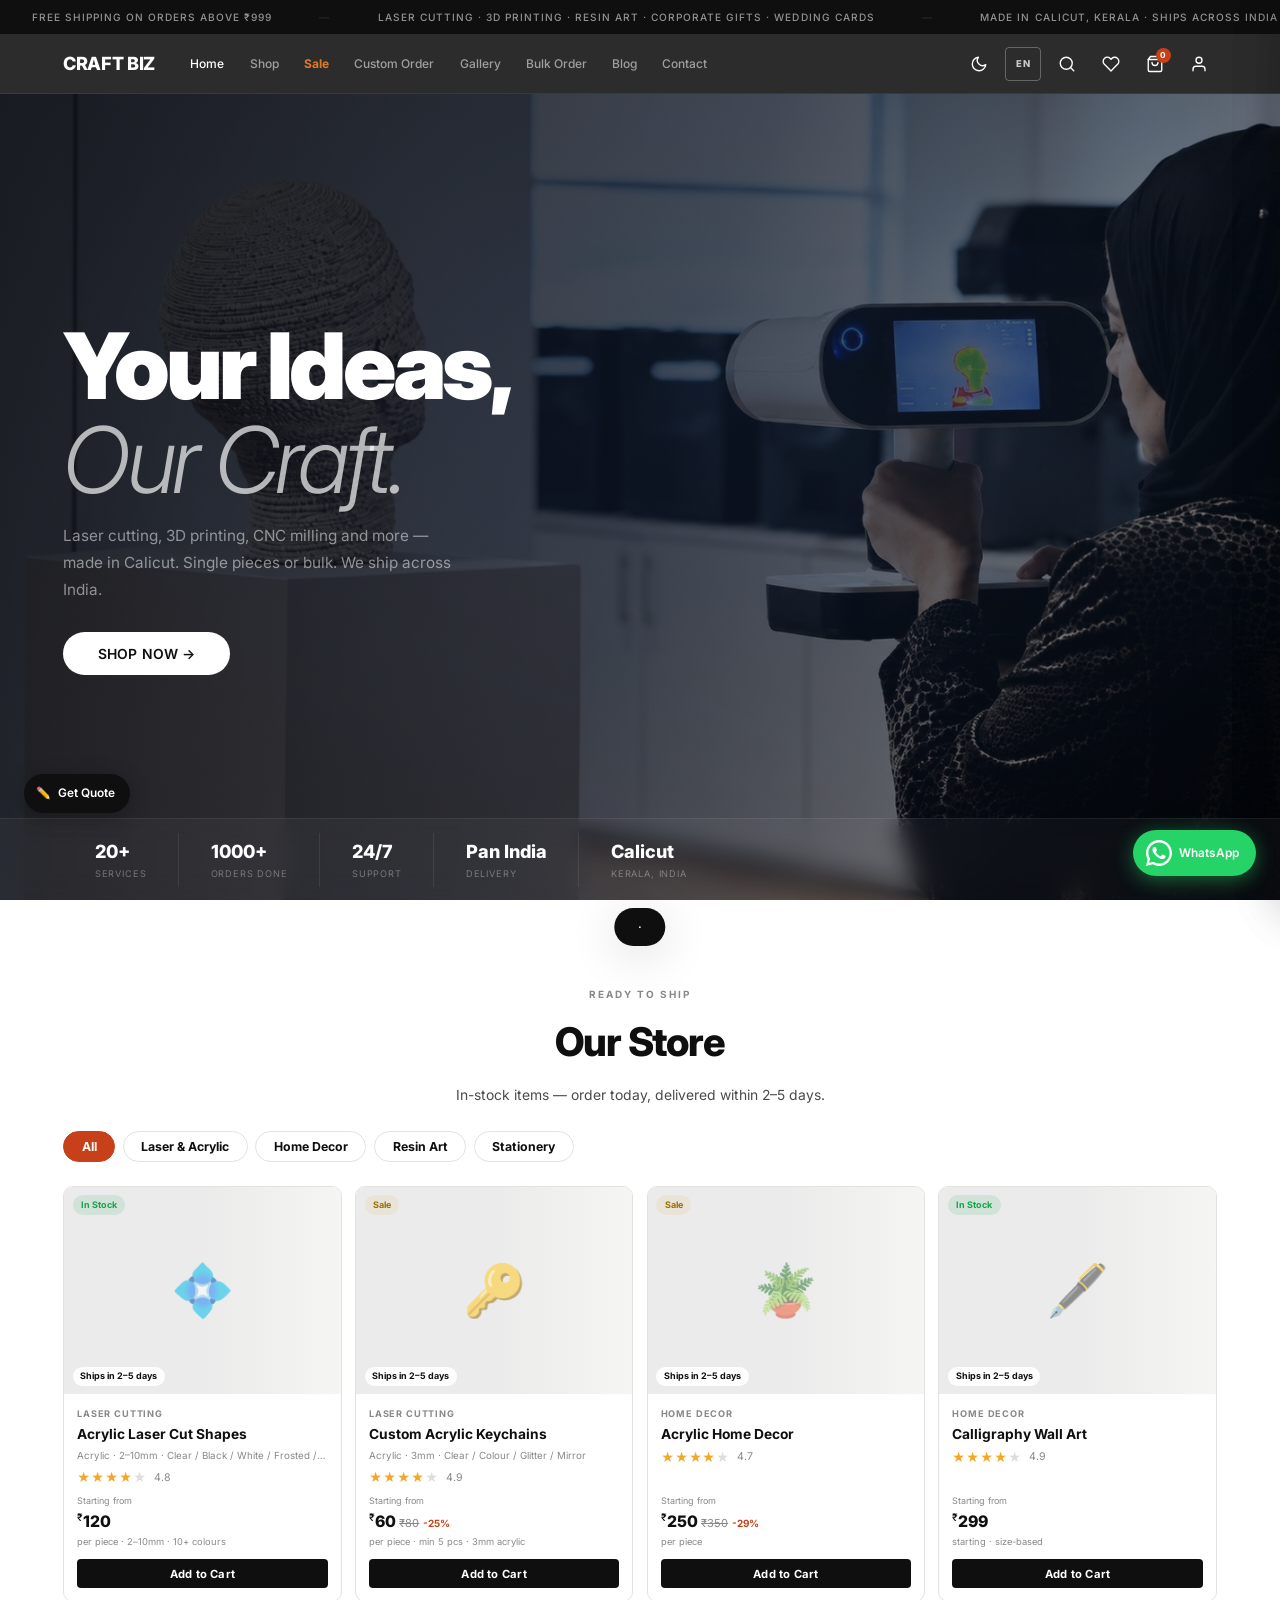
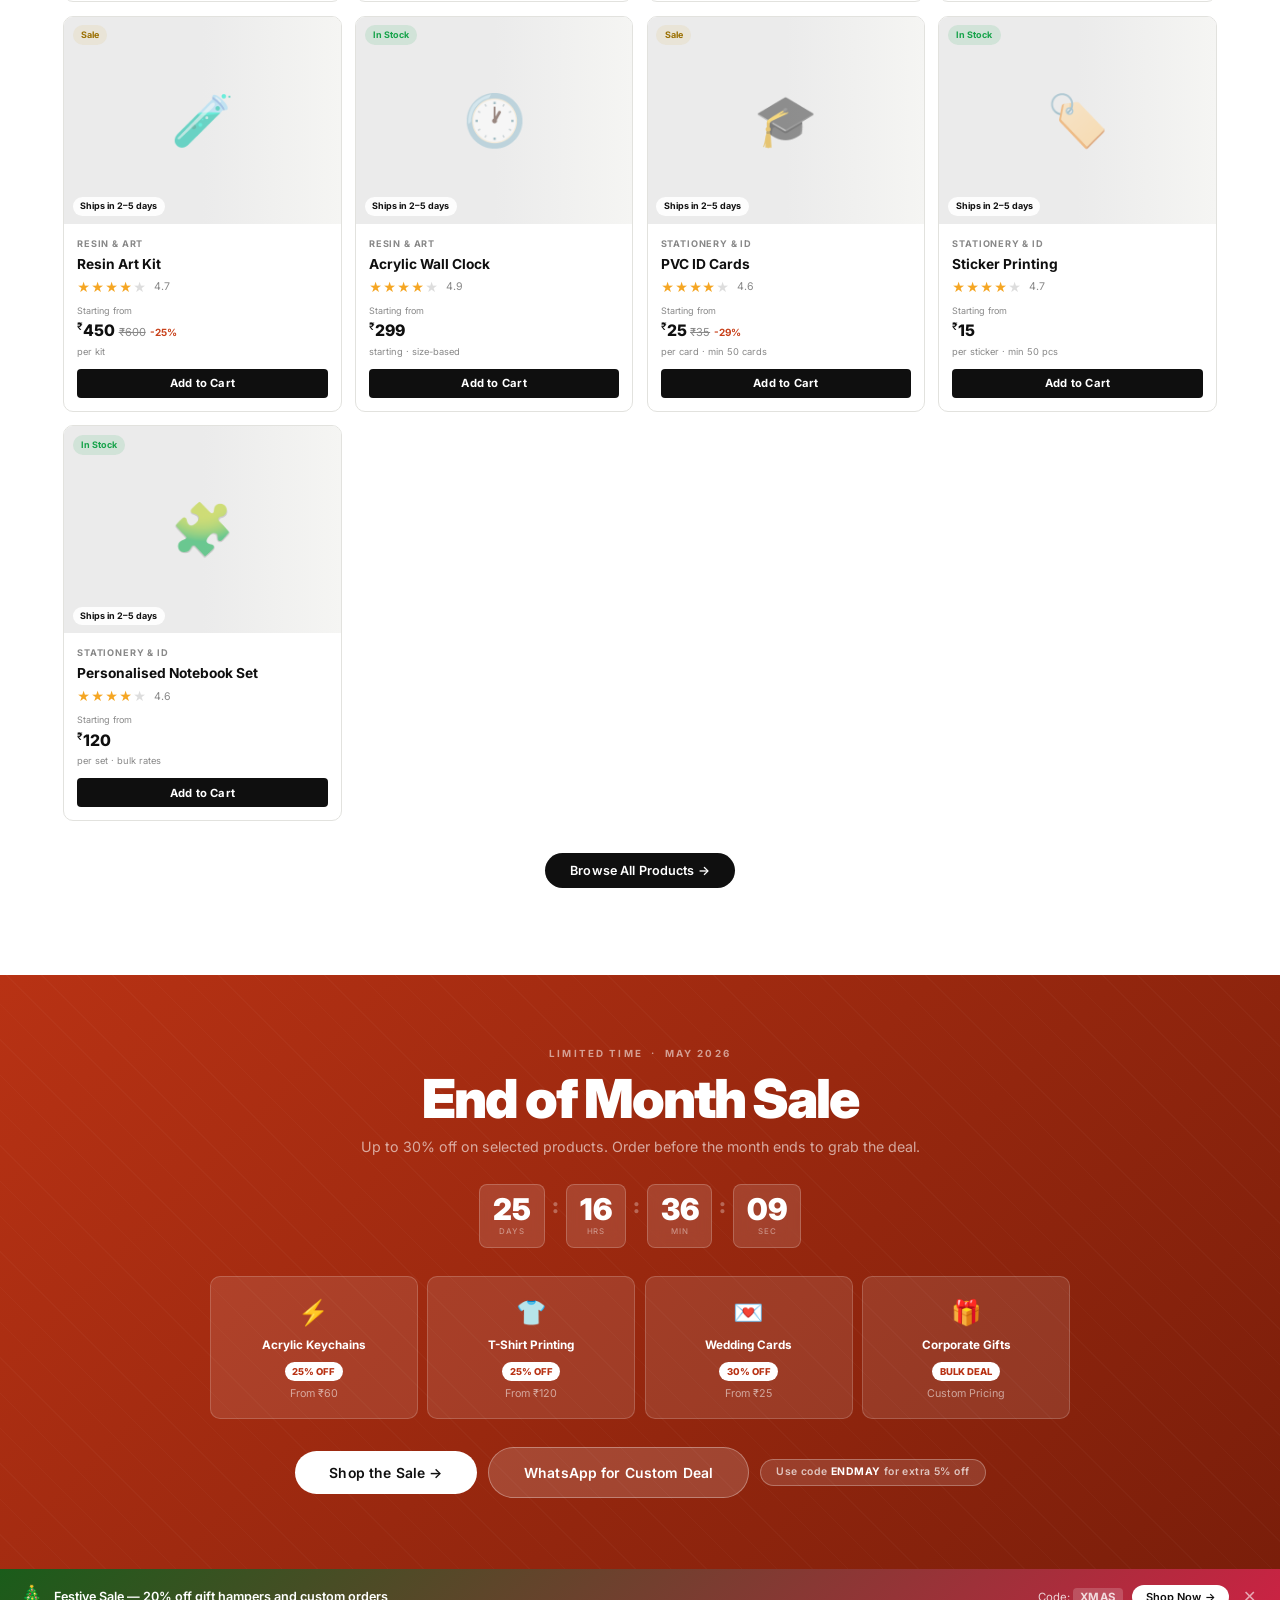
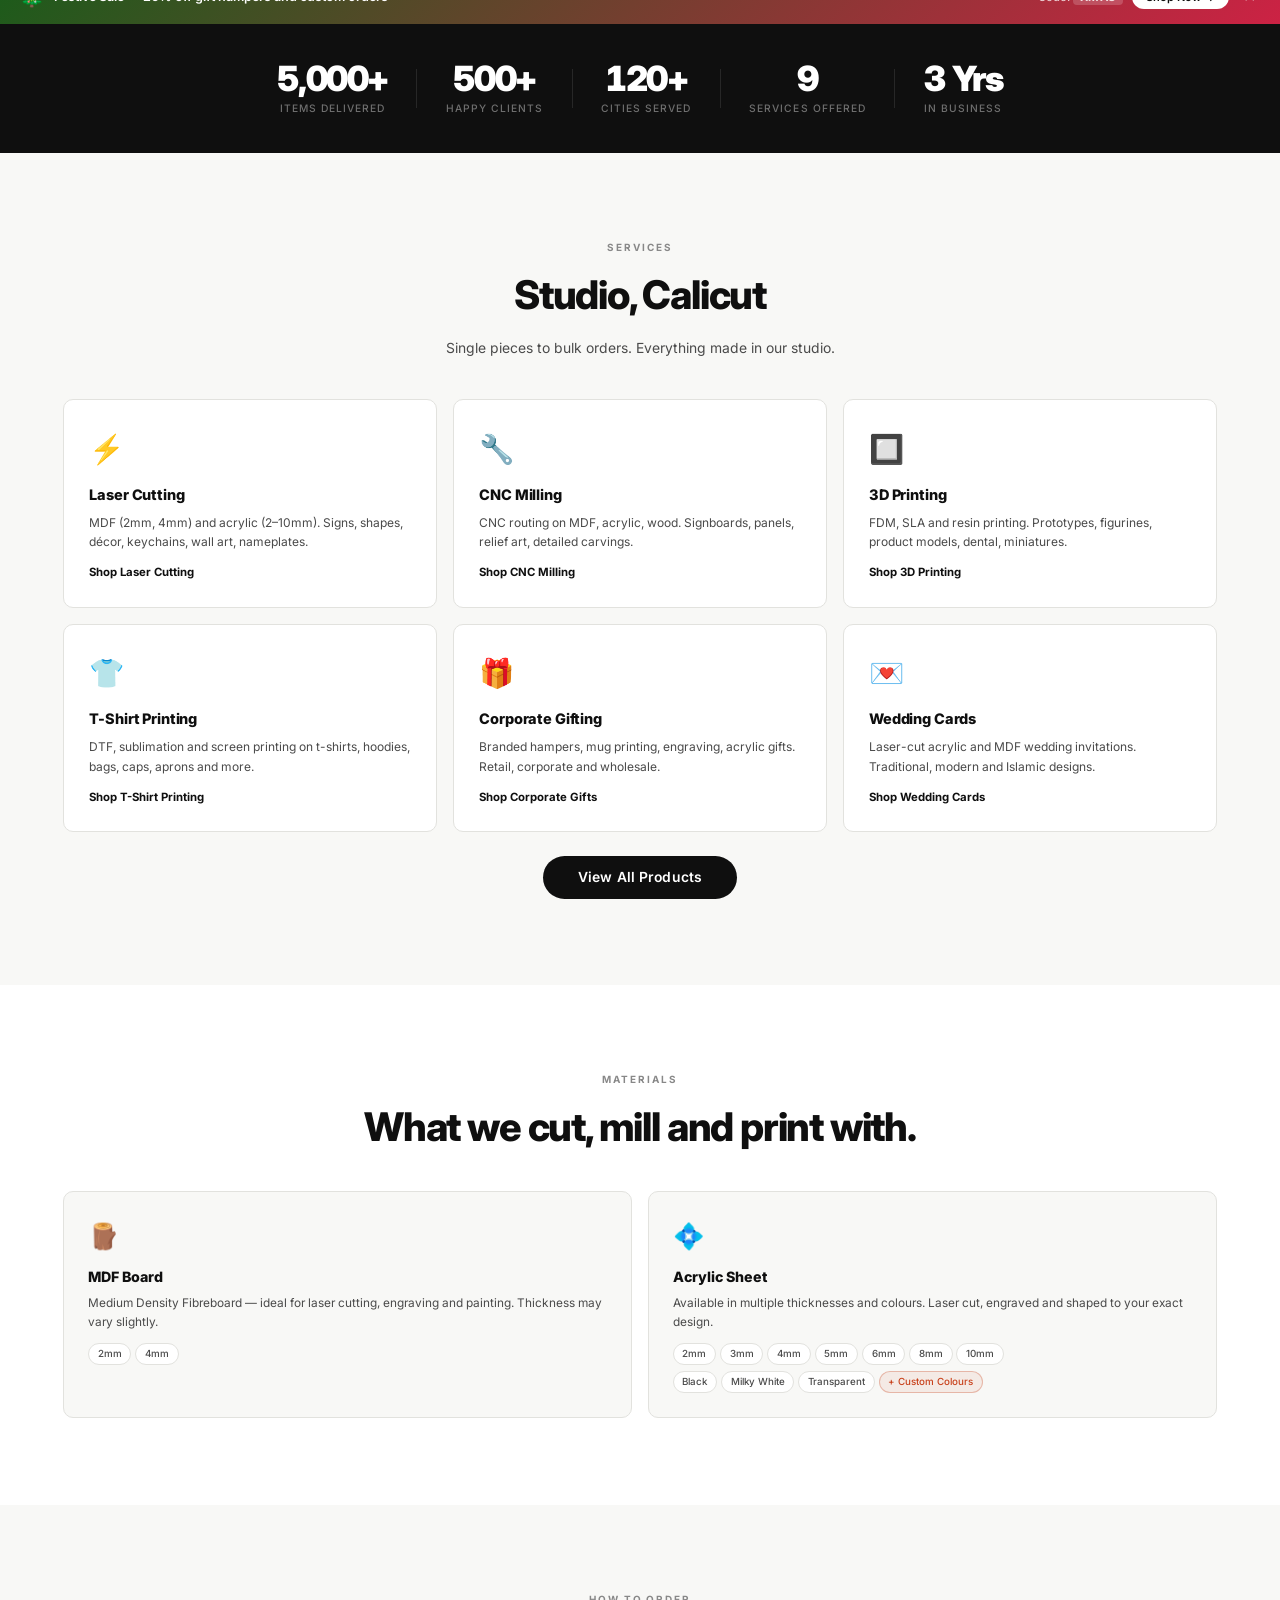
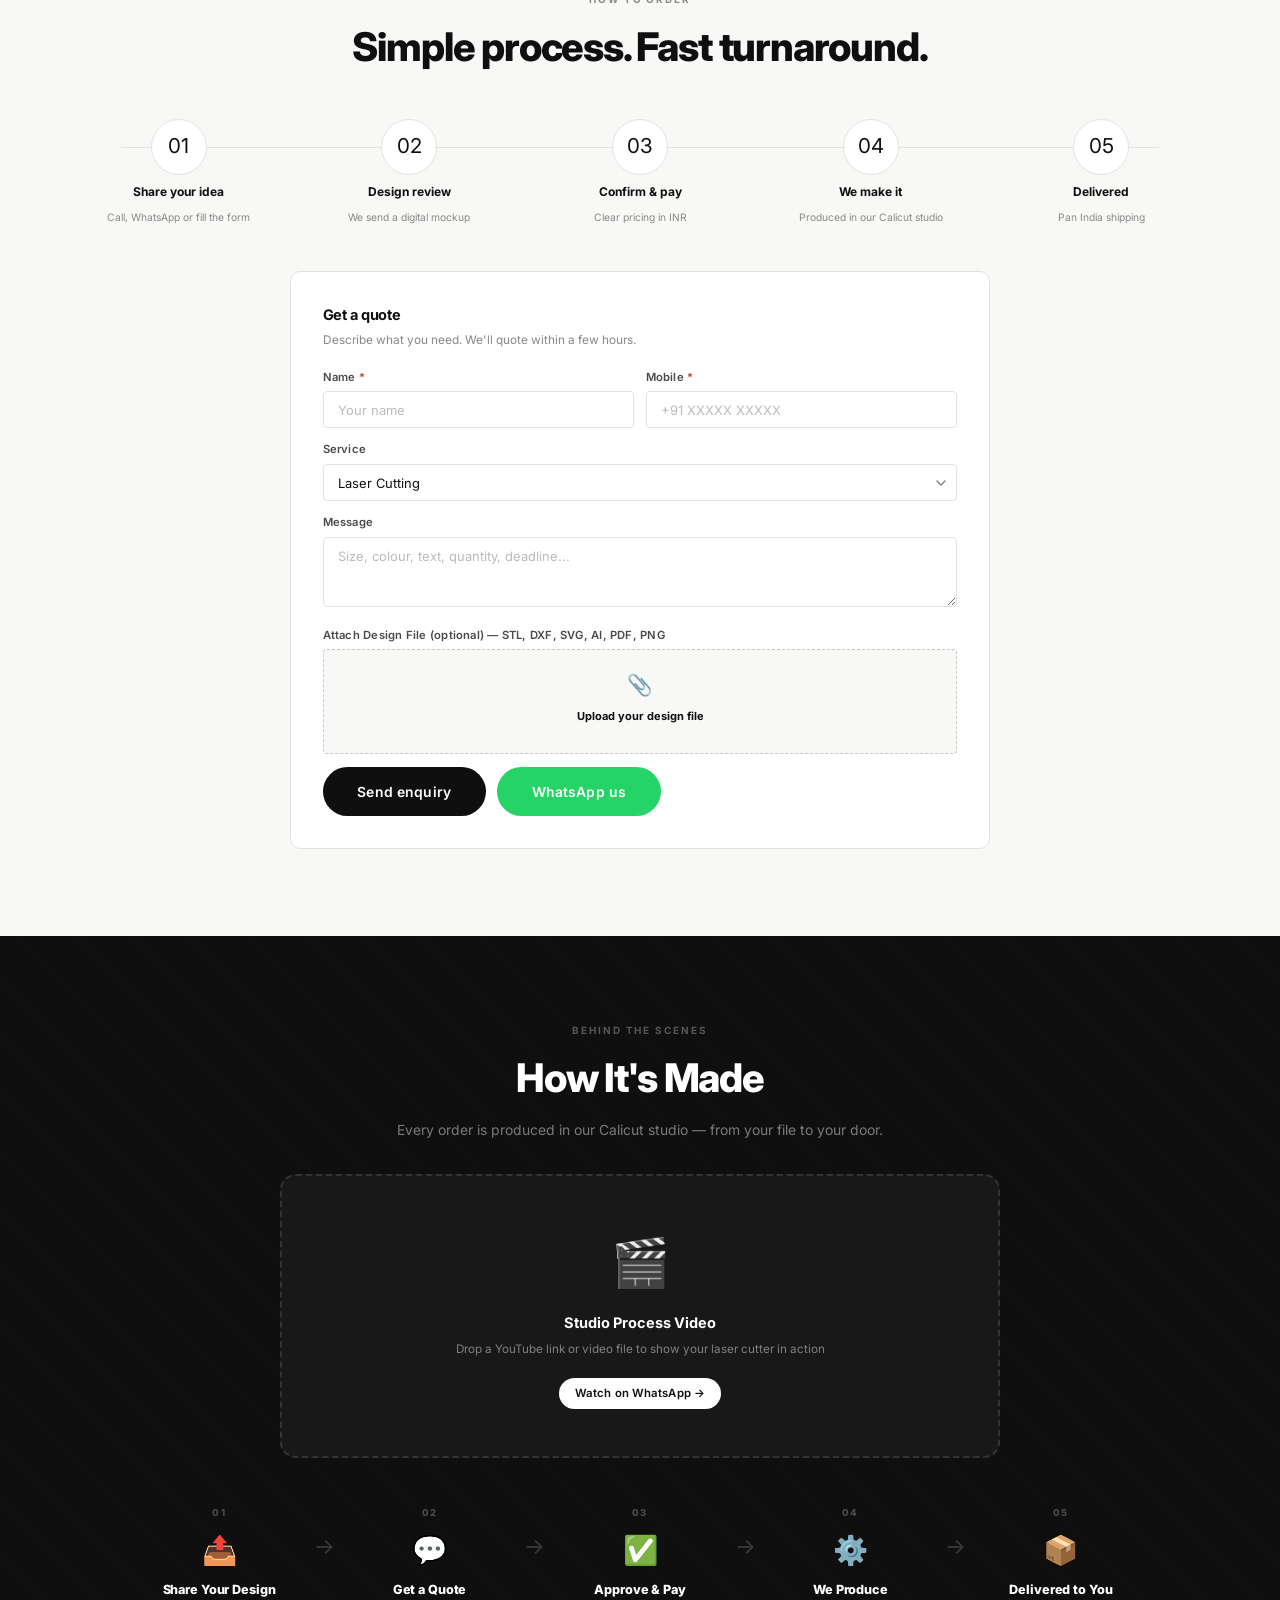
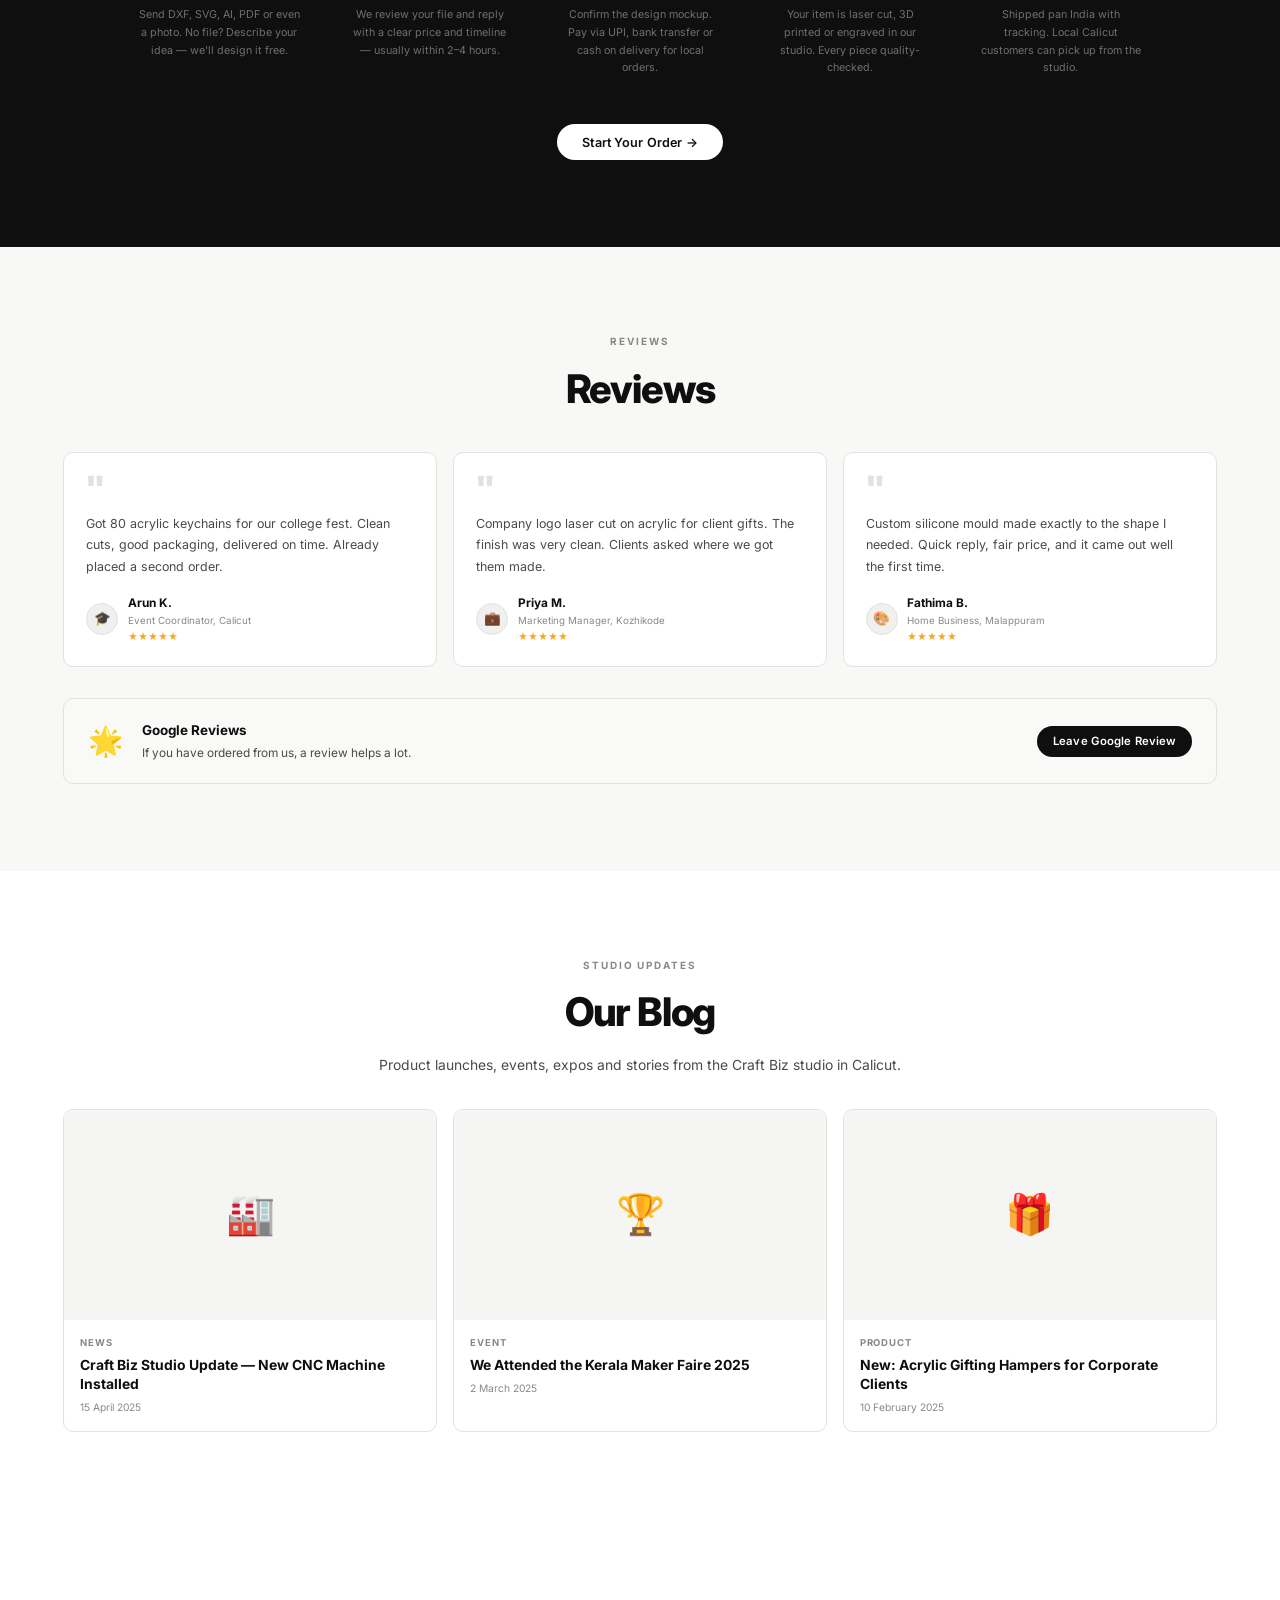
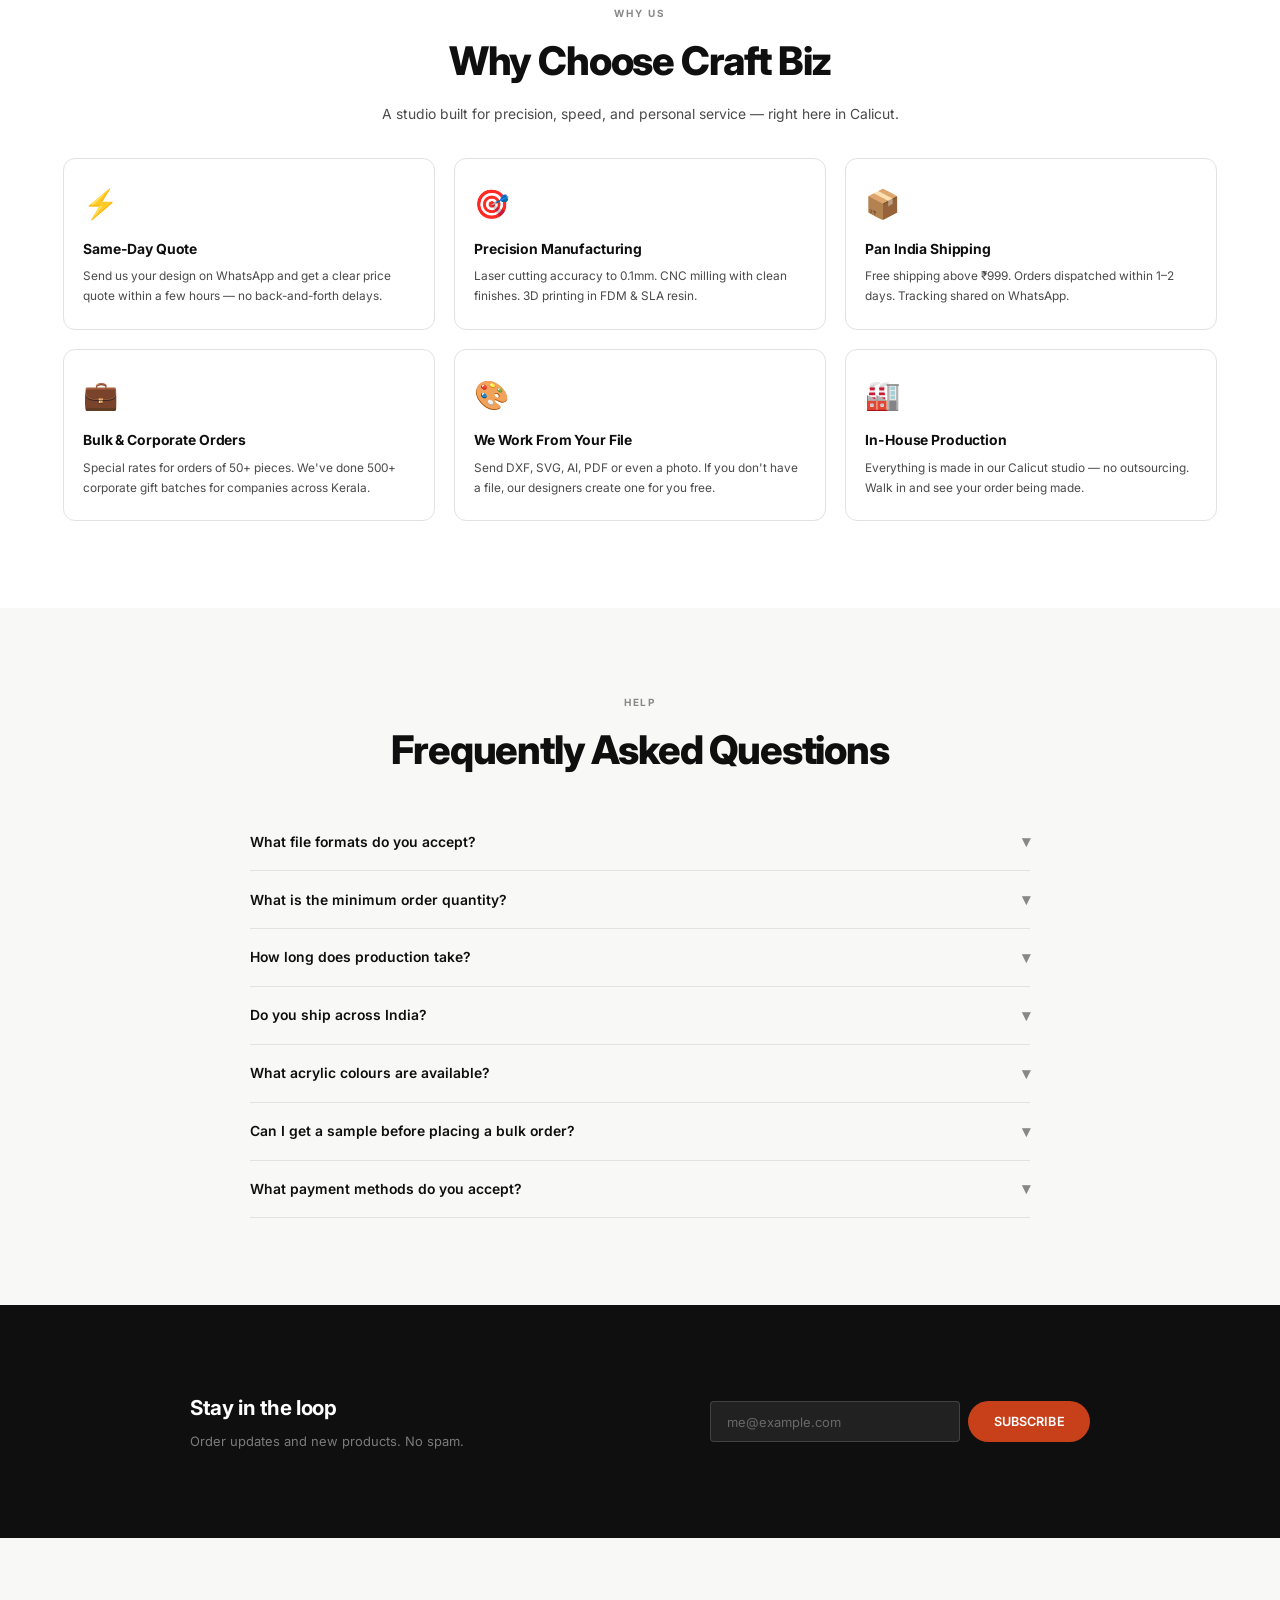
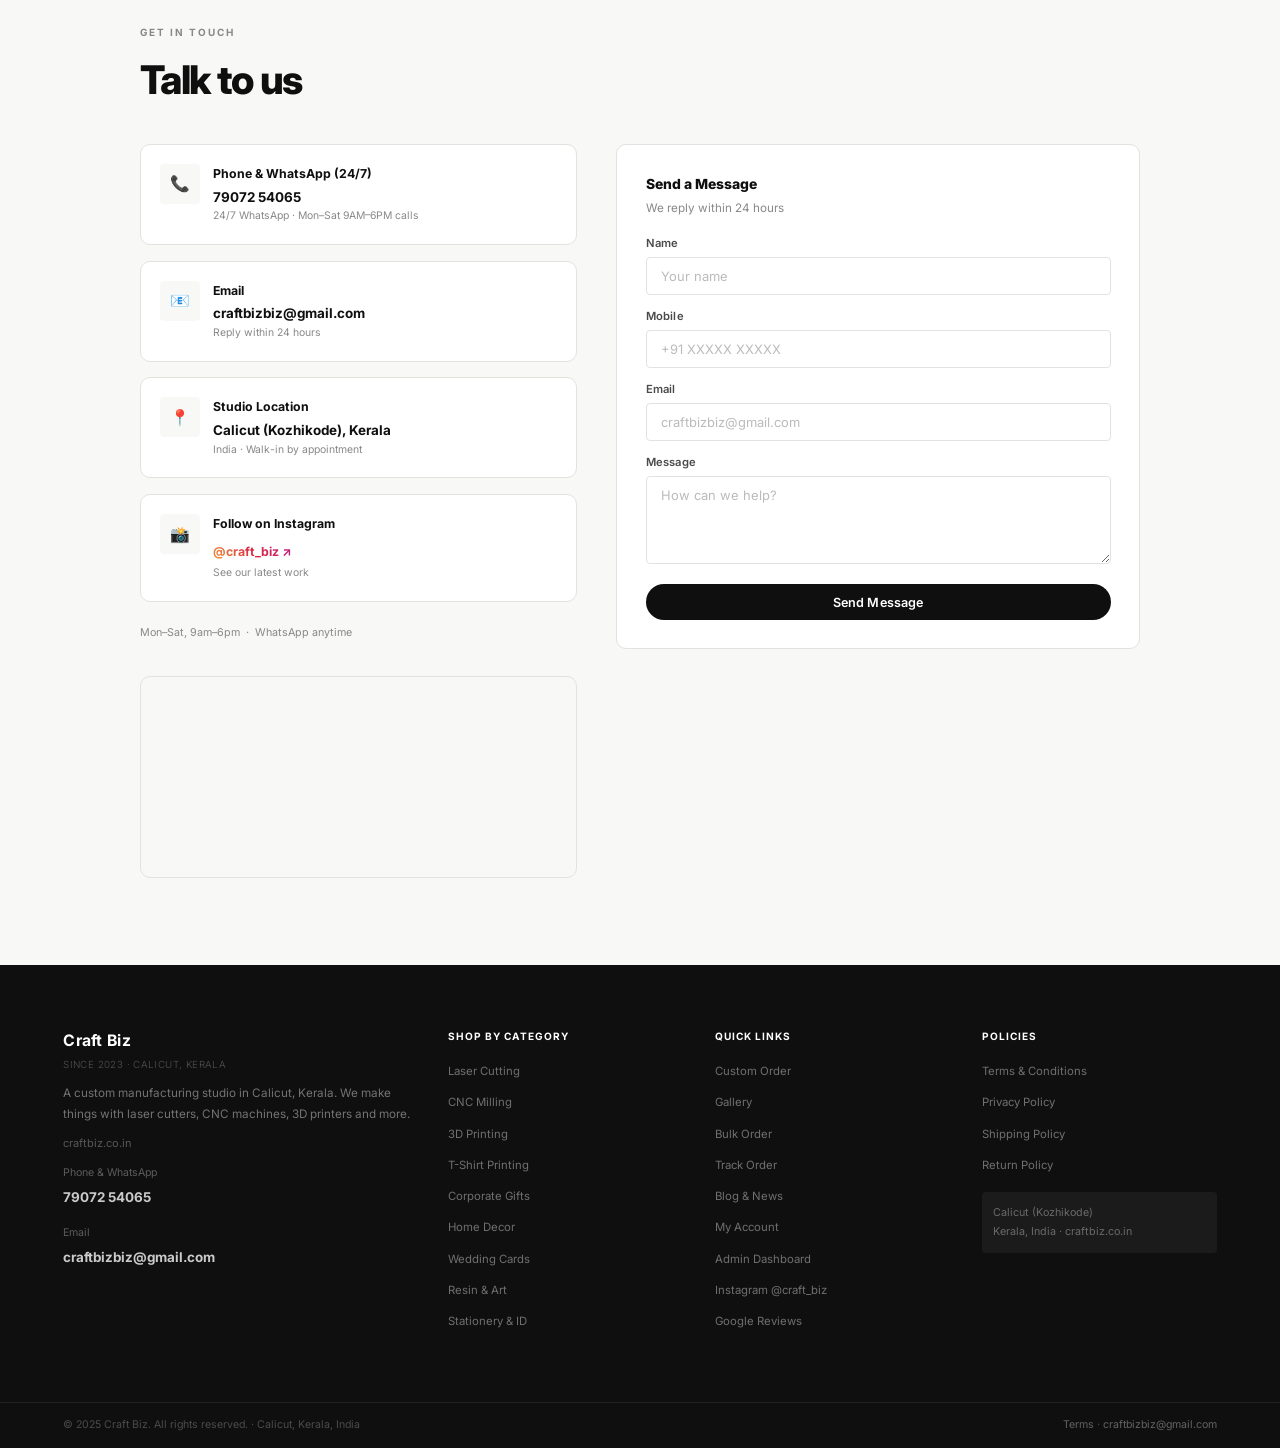
==== commit 99c1894b: "add acrylic clock product + update resin service data Product id:38 — Acrylic Wall Clock (cat:resin," ====
--- a/index.html
+++ b/index.html
@@ -1591,6 +1591,7 @@
   {id:17,e:"📦",name:"Wedding Card Boxes",cat:"wedding",imgs:["images/wedding/wedding-card-boxes.jpg"],badge:"bdg-dk",badgeTxt:"Custom",desc:"Custom card boxes, inserts, RSVP cards, tags.",price:80,orig:0,note:"per box set",rating:4.8,rc:176,stock:"in",ready:false},
   {id:18,e:"🧪",name:"Resin Art Kit",cat:"resin",imgs:["images/resin/resin-art-kit.jpg"],badge:"bdg-dk",badgeTxt:"Custom",desc:"DIY resin kit with moulds, pigments, resin, tools and guide.",price:450,orig:600,note:"per kit",rating:4.7,rc:134,stock:"in",ready:true},
   {id:19,e:"🏺",name:"Custom Resin Moulds",cat:"resin",imgs:["images/resin/resin-moulds.jpg"],badge:"bdg-gn",badgeTxt:"New",desc:"Silicone moulds for specific shapes. For resin artists.",price:600,orig:0,note:"per mould",rating:4.8,rc:67,stock:"low",ready:false},
+  {id:38,e:"🕐",name:"Acrylic Wall Clock",cat:"resin",imgs:["images/resin/acrylic-clock.jpg"],badge:"bdg-ac",badgeTxt:"Popular",desc:"Precision laser-cut acrylic wall clock with MDF base. Gold Mirror, Silver Mirror, Black or White acrylic. Roman numerals or digit numbers. Sizes 6\", 8\", 10\" and 12\". 2mm and 3mm acrylic thickness available.",price:299,orig:0,note:"starting · size-based",rating:4.9,rc:67,stock:"in",ready:true,clockConfig:true},
   {id:20,e:"🎓",name:"PVC ID Cards",cat:"stationery",imgs:["images/stationery/pvc-id-cards.jpg"],badge:"bdg-ac",badgeTxt:"Popular",desc:"College/company PVC ID cards with branding. Bulk printing.",price:25,orig:35,note:"per card · min 50 cards",rating:4.6,rc:287,stock:"in",ready:true},
   {id:21,e:"🏷️",name:"Sticker Printing",cat:"stationery",imgs:["images/stationery/sticker-printing.jpg"],badge:"bdg-ac",badgeTxt:"Popular",desc:"Die-cut vinyl stickers. Any shape, logo, product labels.",price:15,orig:0,note:"per sticker · min 50 pcs",rating:4.7,rc:423,stock:"in",ready:true},
   {id:22,e:"🖼️",name:"Photo / Canvas Print",cat:"gifts",imgs:["images/gifts/photo-canvas.jpg"],badge:"bdg-dk",badgeTxt:"Custom",desc:"High-quality photo printing on paper, canvas, acrylic.",price:150,orig:200,note:"starting · by size",rating:4.7,rc:201,stock:"in",ready:true},
@@ -1608,7 +1609,7 @@
   gifts:{name:"Corporate Gifts",emoji:"🎁",color:"#1a1a1a",tagline:"Build your own corporate gift — pick individual items or order a full hamper",desc:"Order individual branded items or build a complete corporate gift hamper. Everything printed in-house — mugs, bottles, carry bags, diaries, pens, keychains, NFC cards and more. Mix and match to create your own customised kit. Bulk rates for 10+ pieces, pan India delivery.",materials:["Ceramic Mug","Stainless Steel Bottle","Canvas / Jute Bag","PVC / NFC Card","MDF / Acrylic","Leather","Fabric","Glass","Rigid Gift Box"],colors:["Full colour sublimation","Laser engraving","UV print","Screen print"],specs:[{l:"Min Bulk Order",v:"10 pcs (individual) · 5 kits (hamper)"},{l:"Methods",v:"Sublimation · Laser Engraving · UV Print · DTF"},{l:"Lead Time",v:"2–5 days"},{l:"Packaging",v:"Custom gift box with branding"}],uses:["Employee Onboarding Kit","Client Appreciation","Festival Hamper","Award & Trophy","Branded Merchandise","Event Goodie Bag","NFC Business Card","Company Uniform Tee"]},
   homedecor:{name:"Home Decor",emoji:"🪴",color:"#1a1a1a",tagline:"Laser-cut acrylic & MDF decor — wall art, shelf pieces, frames",desc:"Custom home decor crafted with laser cutting. Acrylic wall panels, calligraphy art, MDF shelves, photo frames and decorative items made to your style.",materials:["Acrylic","MDF","Plywood","Acrylic Mirror"],colors:["Clear","Black","White","Gold Mirror","Silver Mirror","Frosted"],specs:[{l:"Thickness",v:"3mm – 10mm"},{l:"Max Size",v:"600 × 400 mm per panel"},{l:"Finish",v:"Cut · Engraved · Painted"},{l:"File",v:"DXF · SVG · AI · PDF"}],uses:["Wall Art","Calligraphy Panels","Photo Frames","Shelf Decor","Table Art","Room Signage","Quran Verses"]},
   wedding:{name:"Wedding Cards",emoji:"💌",color:"#1a1a1a",tagline:"Laser-cut invitations, card boxes and wedding stationery",desc:"Elegant laser-cut and digitally printed wedding invitations. Traditional and modern designs. Card boxes, RSVP cards, thank-you tags and complete wedding stationery sets.",materials:["Ivory Card","Kraft Paper","Acrylic","MDF","Vellum"],colors:["Ivory","Champagne","Rose Gold","Black","Custom"],specs:[{l:"MOQ",v:"50 cards"},{l:"Lead Time",v:"5–10 days"},{l:"Design",v:"Included — our design team"},{l:"File",v:"Your design or we create"}],uses:["Wedding Invitations","Engagement Cards","Card Boxes","RSVP Cards","Thank-You Tags","Name Plates","Table Numbers"]},
-  resin:{name:"Resin & Art",emoji:"🧪",color:"#1a1a1a",tagline:"Custom resin art, silicone moulds and DIY resin kits",desc:"Handcrafted resin art pieces, custom silicone moulds for specific shapes, and complete DIY resin kits with all materials and a step-by-step guide.",materials:["Epoxy Resin","UV Resin","Silicone","Pigments","Glitter","Dried Flowers"],colors:["Any — custom pigment mixing"],specs:[{l:"Mould Types",v:"Custom shapes up to 300mm"},{l:"Kit Contents",v:"Resin · Hardener · Moulds · Pigments · Tools"},{l:"Lead Time",v:"3–7 days"},{l:"Customisation",v:"Full — any shape or colour"}],uses:["Resin Art Frames","Table Tops","Jewellery","Coasters","Serving Trays","Trophy Stands","DIY Kits"]},
+  resin:{name:"Resin & Art",emoji:"🧪",color:"#1a1a1a",tagline:"Acrylic clocks, resin art, silicone moulds and DIY kits — fully custom",desc:"Laser-cut acrylic wall clocks (Gold Mirror, Silver Mirror, Black, White), handcrafted epoxy and UV resin art, custom silicone moulds and complete DIY resin kits. MDF 2mm & 4mm base available for all clock and resin products.",materials:["Acrylic 2mm","Acrylic 3mm","MDF 2mm","MDF 4mm","Epoxy Resin","UV Resin","Silicone","Pigments","Glitter","Dried Flowers"],colors:["Gold Mirror","Silver Mirror","Black","White","Clear Acrylic","Custom Pigment Mix"],specs:[{l:"Clock Sizes",v:'6" · 8" · 10" · 12"'},{l:"Number Styles",v:"Digits (1 2 3) · Roman (I II III)"},{l:"Acrylic",v:"2mm & 3mm · Gold/Silver Mirror · Black · White"},{l:"Lead Time",v:"2–5 days"}],uses:["Acrylic Wall Clock","Resin Art Frames","Table Tops","Jewellery","Coasters","Serving Trays","Trophy Stands","DIY Kits","Photo Frames"]},
   stationery:{name:"Stationery & ID",emoji:"🏷️",color:"#1a1a1a",tagline:"PVC ID cards, die-cut stickers, notebooks and branded stationery",desc:"PVC ID cards with branding for colleges and companies. Die-cut vinyl stickers in any shape. Custom notebooks, pens and branded stationery for events and offices.",materials:["PVC 0.76mm","Vinyl Sticker","Paper","Kraft"],colors:["Full colour digital print"],specs:[{l:"PVC Cards",v:"CR80 standard size · min 50 pcs"},{l:"Stickers",v:"Vinyl · Waterproof · min 50 pcs"},{l:"Lead Time",v:"1–3 days"},{l:"Finish",v:"Gloss · Matte · Lamination"}],uses:["Company ID Cards","College ID Cards","Product Labels","Packaging Stickers","Promotional Stickers","Branded Notebooks","Event Stationery"]}
 };
 var BG=["#f5f5f3","#f0f5f0","#f5f0f0","#f0f0f5","#f5f4f0","#f0f5f4","#f4f0f5","#f5f0f4","#f0f4f0","#f5f5f0","#f0f5f2","#f2f0f5"];
@@ -2049,7 +2050,7 @@
   html+='<div class="pd-info"><div class="pd-cat">'+(CAT_LABELS[p.cat]||p.cat)+'</div>';
   html+='<div class="pd-name">'+p.name+'</div>';
   html+='<div class="pd-rat-row"><div class="stars">'+renderStars(p.rating)+'</div><span class="rc">'+p.rating+' · '+p.rc+' reviews</span></div>';
-  var priceLbl=p.gsm?'Price changes with paper thickness':p.typeOpts?'Price changes with type selected':'Starting from';
+  var priceLbl=p.gsm?'Price changes with paper thickness':p.typeOpts?'Price changes with type selected':p.clockConfig?'Price changes with size selected':'Starting from';
   html+='<div class="pd-price-box"><div class="pd-price-lbl">'+priceLbl+'</div><div><span class="pd-price-v"><span class="pd-price-sym">₹</span><span id="pdPriceNum">'+p.price+'</span></span>'+(p.orig?'<span class="pd-price-orig">₹'+p.orig+'</span><span class="pd-price-off"> -'+offPct+'%</span>':'')+'</div><div class="pd-price-note" id="pdPriceNote">'+p.note+'</div></div>';
   if(p.cat==='tshirt'||p.tshirtConfig){
     html+='<div class="ts-cfg">';
@@ -2111,6 +2112,20 @@
       html+='<div class="pd-var"><div class="pd-var-lbl">Print Method</div><div class="pd-var-opts"><button class="pd-vbtn sel" onclick="selVar(this)">DTF Transfer</button><button class="pd-vbtn" onclick="selVar(this)">Embroidery</button><button class="pd-vbtn" onclick="selVar(this)">Screen Print</button></div></div>';
       html+='<div class="pd-var"><div class="pd-var-lbl">Quantity</div><div class="pd-qty-row"><button class="pd-qty-btn" onclick="adjQty(-1)">−</button><input type="number" class="pd-qty-inp" id="hdQty" value="1" min="1" max="999" oninput="clampQty(this)"><button class="pd-qty-btn" onclick="adjQty(1)">+</button><span class="pd-qty-note">Min. 1 pc · Bulk discount 10+</span></div></div>';
     }
+    if(p.clockConfig){
+      html+='<div class="pd-var ts-req" id="clkThkRow"><div class="pd-var-lbl">Acrylic Thickness <span class="req-star">*</span></div><div class="pd-var-opts"><button class="pd-vbtn" onclick="selVar(this);_clearErr(this)">2 mm</button><button class="pd-vbtn" onclick="selVar(this);_clearErr(this)">3 mm</button></div></div>';
+      html+='<div class="pd-var ts-req" id="clkClrRow"><div class="pd-var-lbl">Clock Colour <span class="req-star">*</span></div><div class="pd-clr-opts">';
+      [{c:'#c8a84b',n:'Gold Mirror',b:'#9a7a2a'},{c:'#b8c0cc',n:'Silver Mirror',b:'#8898aa'},{c:'#111111',n:'Black'},{c:'#f5f5f5',n:'White',b:'#cccccc'}].forEach(function(cl){
+        html+='<button class="pd-clr-sw clk-clr" style="background:'+cl.c+';border-color:'+(cl.b||cl.c)+';" onclick="selClr(this)" title="'+cl.n+'"><span class="pd-clr-tt">'+cl.n+'</span></button>';
+      });
+      html+='</div></div>';
+      html+='<div class="pd-var ts-req" id="clkSzRow"><div class="pd-var-lbl">Size <span class="req-star">*</span></div><div class="pd-var-opts">';
+      [{s:'6 inch',p:299},{s:'8 inch',p:399},{s:'10 inch',p:499},{s:'12 inch',p:599}].forEach(function(o){
+        html+='<button class="pd-vbtn" data-price="'+o.p+'" onclick="selVar(this);_clearErr(this);_clkSzSel('+o.p+')">'+o.s+'<br><span style="font-size:.65rem;font-weight:800;color:var(--accent)">₹'+o.p+'</span></button>';
+      });
+      html+='</div></div>';
+      html+='<div class="pd-var ts-req" id="clkNumRow"><div class="pd-var-lbl">Number Style <span class="req-star">*</span></div><div class="pd-var-opts"><button class="pd-vbtn" onclick="selVar(this);_clearErr(this)">Digits &nbsp;(1&nbsp;2&nbsp;3)</button><button class="pd-vbtn" onclick="selVar(this);_clearErr(this)">Roman &nbsp;(I&nbsp;II&nbsp;III)</button></div></div>';
+    }
     if(p.cat==="laser"||p.cat==="cnc"){
       html+='<div class="pd-var"><div class="pd-var-lbl">Material:</div><div class="pd-var-opts"><button class="pd-vbtn sel" onclick="selVar(this)">MDF 2mm</button><button class="pd-vbtn" onclick="selVar(this)">MDF 4mm</button><button class="pd-vbtn" onclick="selVar(this)">Acrylic 3mm</button><button class="pd-vbtn" onclick="selVar(this)">Acrylic 5mm</button></div></div>';
       html+='<div class="pd-var"><div class="pd-var-lbl">Acrylic Colour:</div><div class="pd-var-opts"><button class="pd-vbtn sel" onclick="selVar(this)">Transparent</button><button class="pd-vbtn" onclick="selVar(this)">Milky White</button><button class="pd-vbtn" onclick="selVar(this)">Black</button><button class="pd-vbtn" onclick="selVar(this)">Custom Colour</button></div></div>';
@@ -2125,6 +2140,8 @@
     html+='<div class="pd-actions"><button class="pd-atc" style="background:var(--accent)" onclick="closeOv(\'pdOv\');openEnq(\''+p.name.replace(/['"]/g,"")+'\')" >Upload Your Design &#8593;</button><button class="pd-wa" onclick="_tsWA(\''+p.name.replace(/['"]/g,"")+'\','+p.price+')">Order via WhatsApp</button></div>';
   } else if(p.hoodie){
     html+='<div class="pd-actions"><button class="pd-atc" style="background:var(--accent)" onclick="closeOv(\'pdOv\');openEnq(\''+p.name.replace(/['"]/g,"")+'\')" >Upload Your Design &#8593;</button><button class="pd-wa" onclick="_hdWA(\''+p.name.replace(/['"]/g,"")+'\','+p.price+')">Order via WhatsApp</button></div>';
+  } else if(p.clockConfig){
+    html+='<div class="pd-actions"><button class="pd-atc" style="background:var(--accent)" onclick="_clkWA(\''+p.name.replace(/['"]/g,"")+'\')">Order via WhatsApp &#8594;</button><button class="pd-enq" onclick="closeOv(\'pdOv\');openEnq(\''+p.name.replace(/['"]/g,"")+'\')" >Custom Design Upload</button></div>';
   } else if(p.cat==='gifts'){
     html+='<div class="pd-actions"><button class="pd-atc" style="background:var(--accent)" onclick="_giftUploadDesign(\''+p.name.replace(/['"]/g,"")+'\','+(!!p.gsm)+')">Upload Your Design &#8593;</button><button class="pd-wa" onclick="_giftOrderWA(\''+p.name.replace(/['"]/g,"")+'\')">WhatsApp for Quote</button></div>';
   } else {
@@ -2272,6 +2289,37 @@
   if(pmBtn)txt+='Print Method: *'+pmBtn.textContent.trim()+'*\n';
   txt+='Quantity: *'+qty+'*\n';
   txt+='\nStarting from ₹'+price+' per hoodie. Please confirm & share payment link.\ncraftbiz.co.in';
+  window.open('https://wa.me/917907254065?text='+encodeURIComponent(txt),'_blank');
+}
+
+function _clkSzSel(price){
+  var pn=document.getElementById('pdPriceNum');if(pn)pn.textContent=price;
+  var pNote=document.getElementById('pdPriceNote');if(pNote)pNote.textContent='₹'+price+' · size selected';
+}
+function _clkValidate(){
+  var missing=[];
+  var rows=[{id:'clkThkRow',lbl:'Thickness'},{id:'clkClrRow',lbl:'Colour'},{id:'clkSzRow',lbl:'Size'},{id:'clkNumRow',lbl:'Number Style'}];
+  rows.forEach(function(r){
+    var row=document.getElementById(r.id);if(!row)return;
+    var sel=row.querySelector('.pd-vbtn.sel')||row.querySelector('.pd-clr-sw.sel');
+    if(!sel){missing.push(r.lbl);row.classList.add('ts-err');setTimeout(function(){row.classList.remove('ts-err');},2000);}
+  });
+  return missing;
+}
+function _clkWA(name){
+  var missing=_clkValidate();
+  if(missing.length){showToast('⚠ Please select: '+missing.join(', '));return;}
+  var thk=document.querySelector('#clkThkRow .pd-vbtn.sel');
+  var clr=document.querySelector('#clkClrRow .pd-clr-sw.sel');
+  var sz=document.querySelector('#clkSzRow .pd-vbtn.sel');
+  var num=document.querySelector('#clkNumRow .pd-vbtn.sel');
+  var price=sz?sz.dataset.price:'';
+  var txt='Hi! I want to order:\n*'+name+'*\n\n';
+  if(thk)txt+='Thickness: *'+thk.textContent.trim()+'*\n';
+  if(clr)txt+='Colour: *'+clr.title+'*\n';
+  if(sz)txt+='Size: *'+sz.textContent.split('\n')[0].trim()+'*\n';
+  if(num)txt+='Number Style: *'+num.textContent.trim()+'*\n';
+  if(price)txt+='\nPrice: ₹'+price+'. Please confirm & share payment link.\ncraftbiz.co.in';
   window.open('https://wa.me/917907254065?text='+encodeURIComponent(txt),'_blank');
 }
 
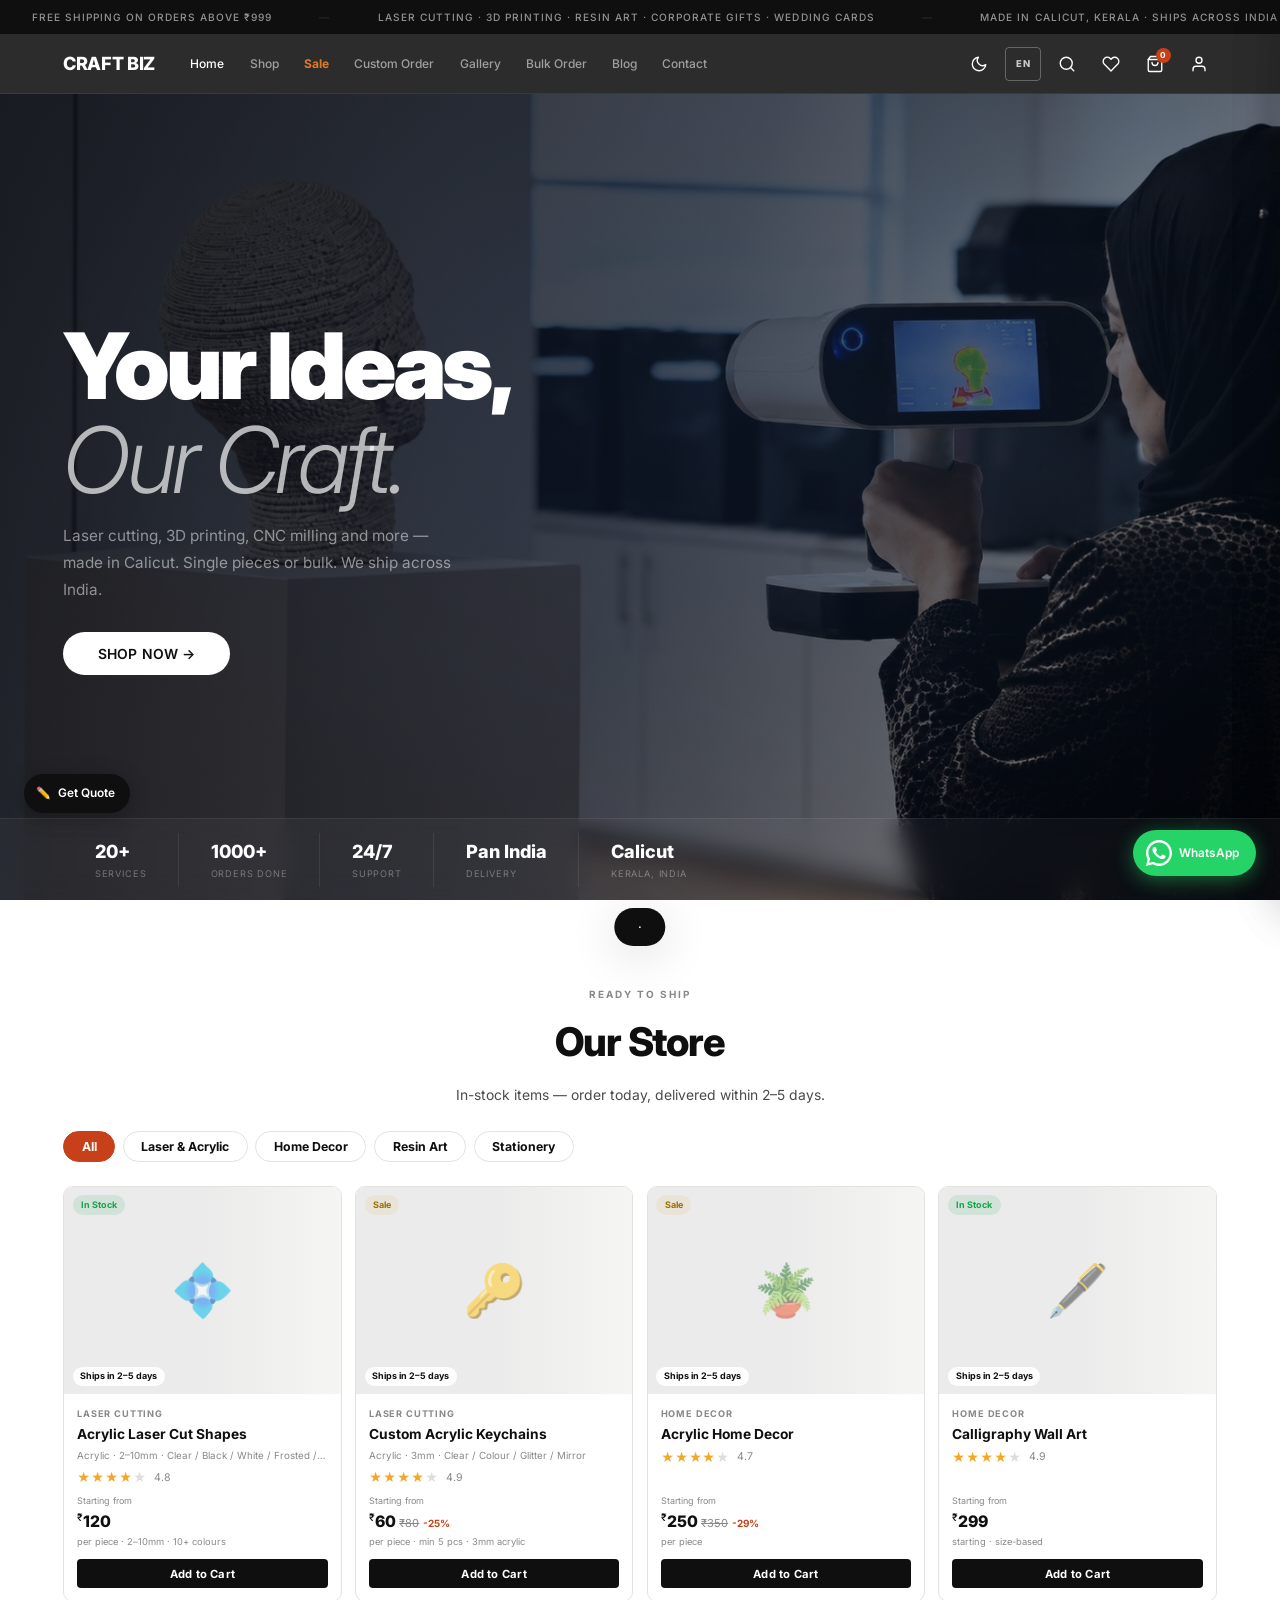
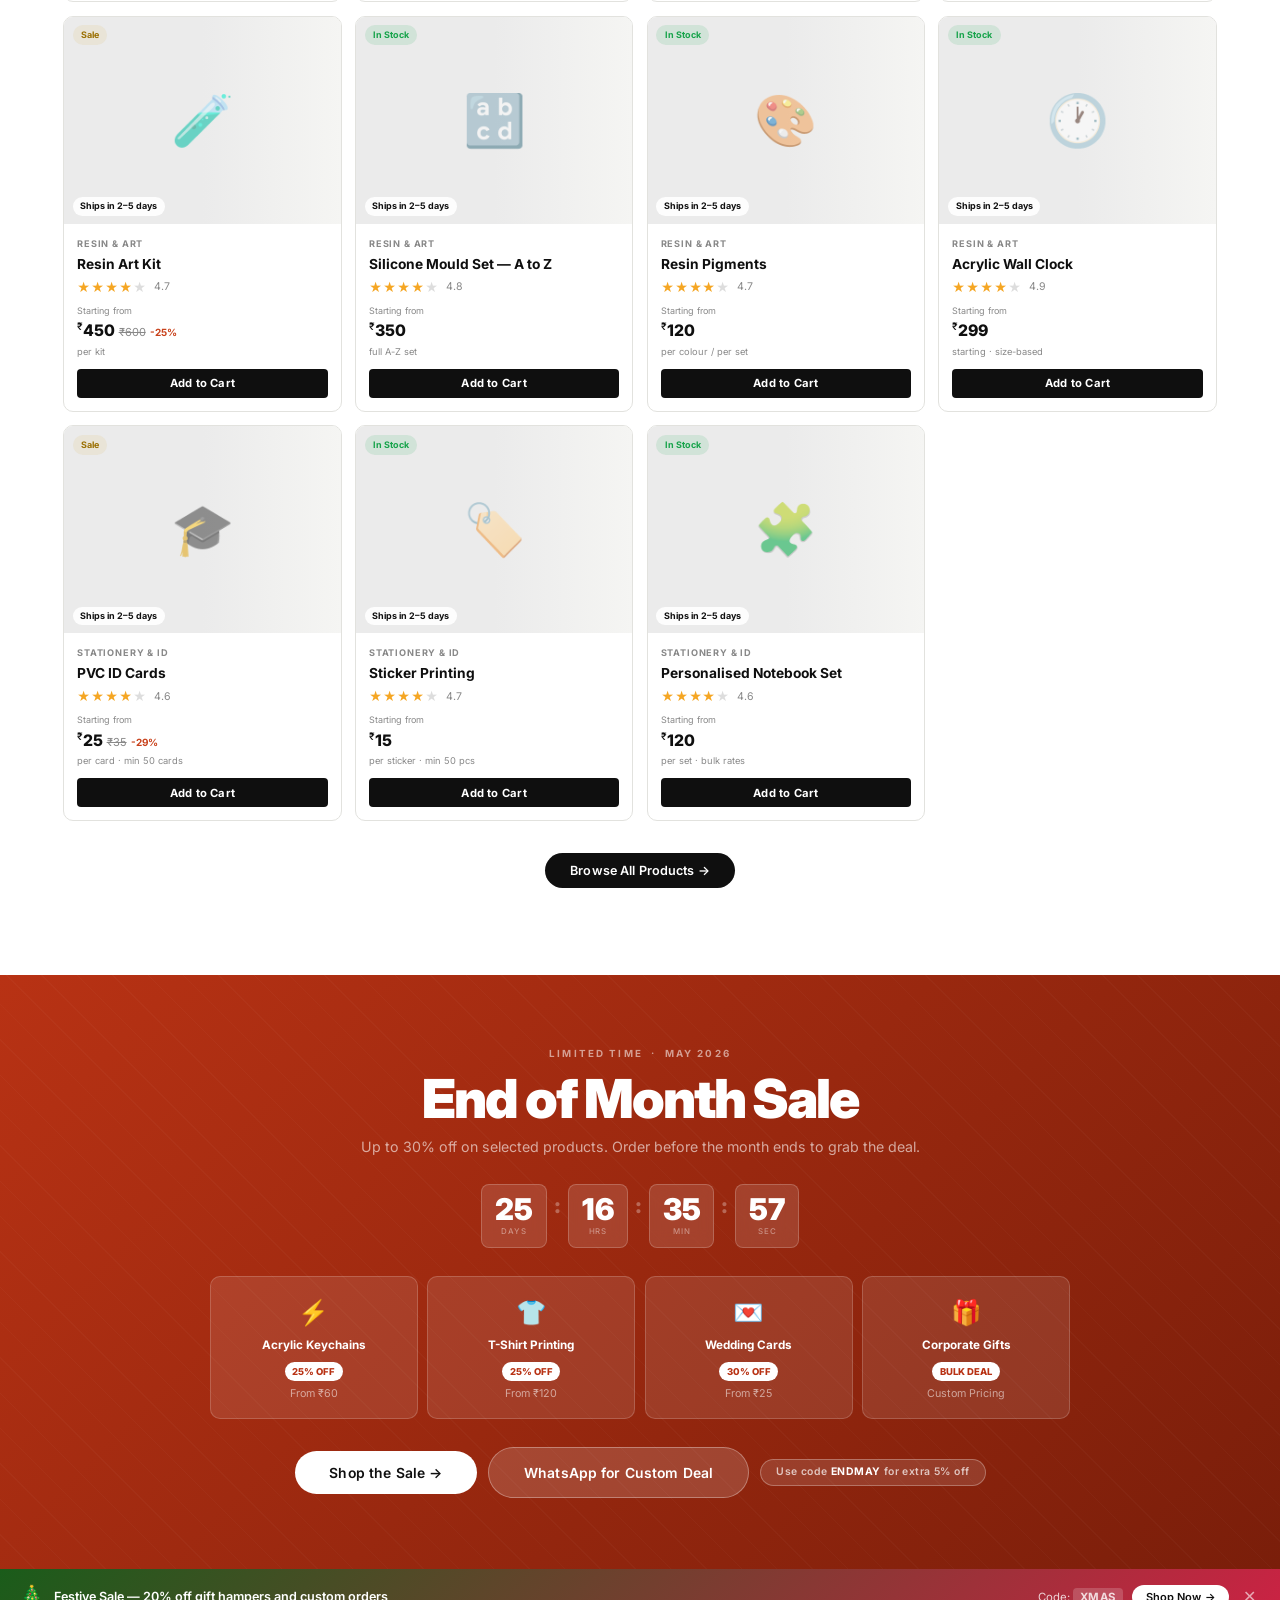
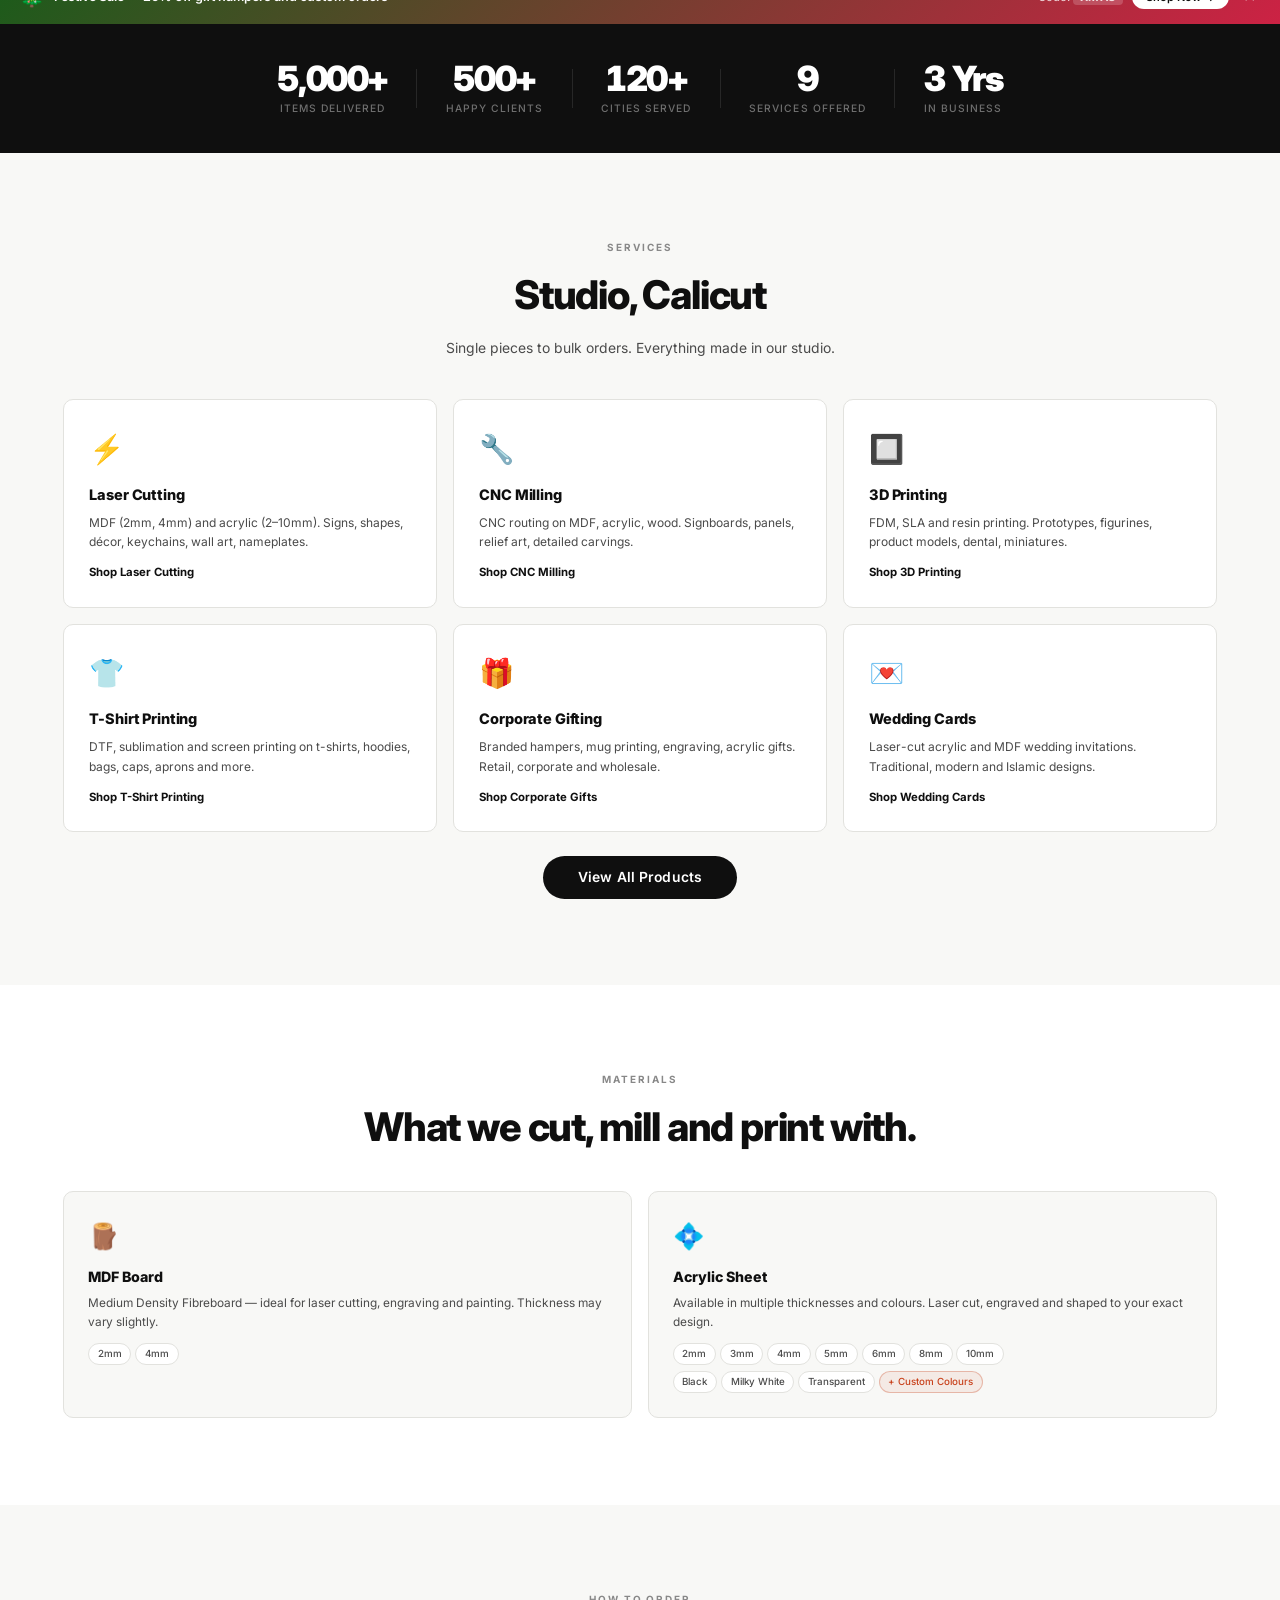
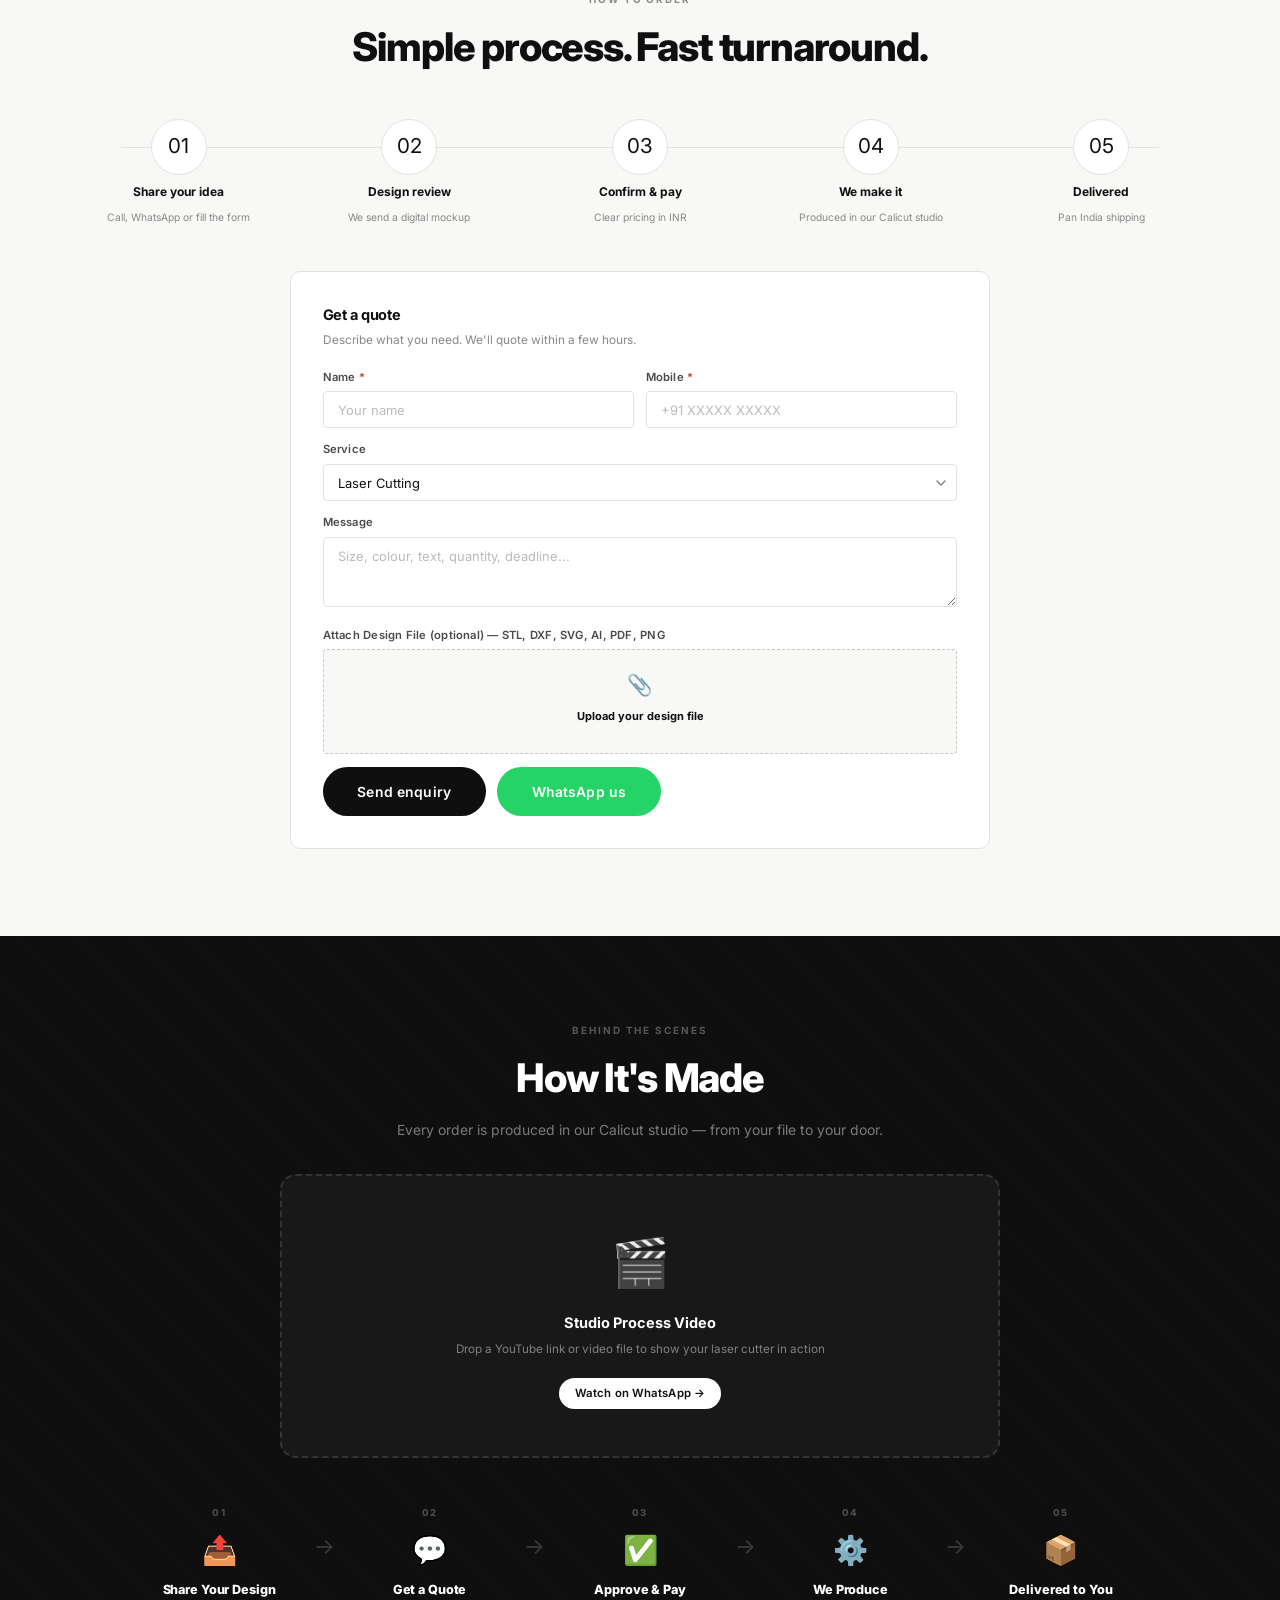
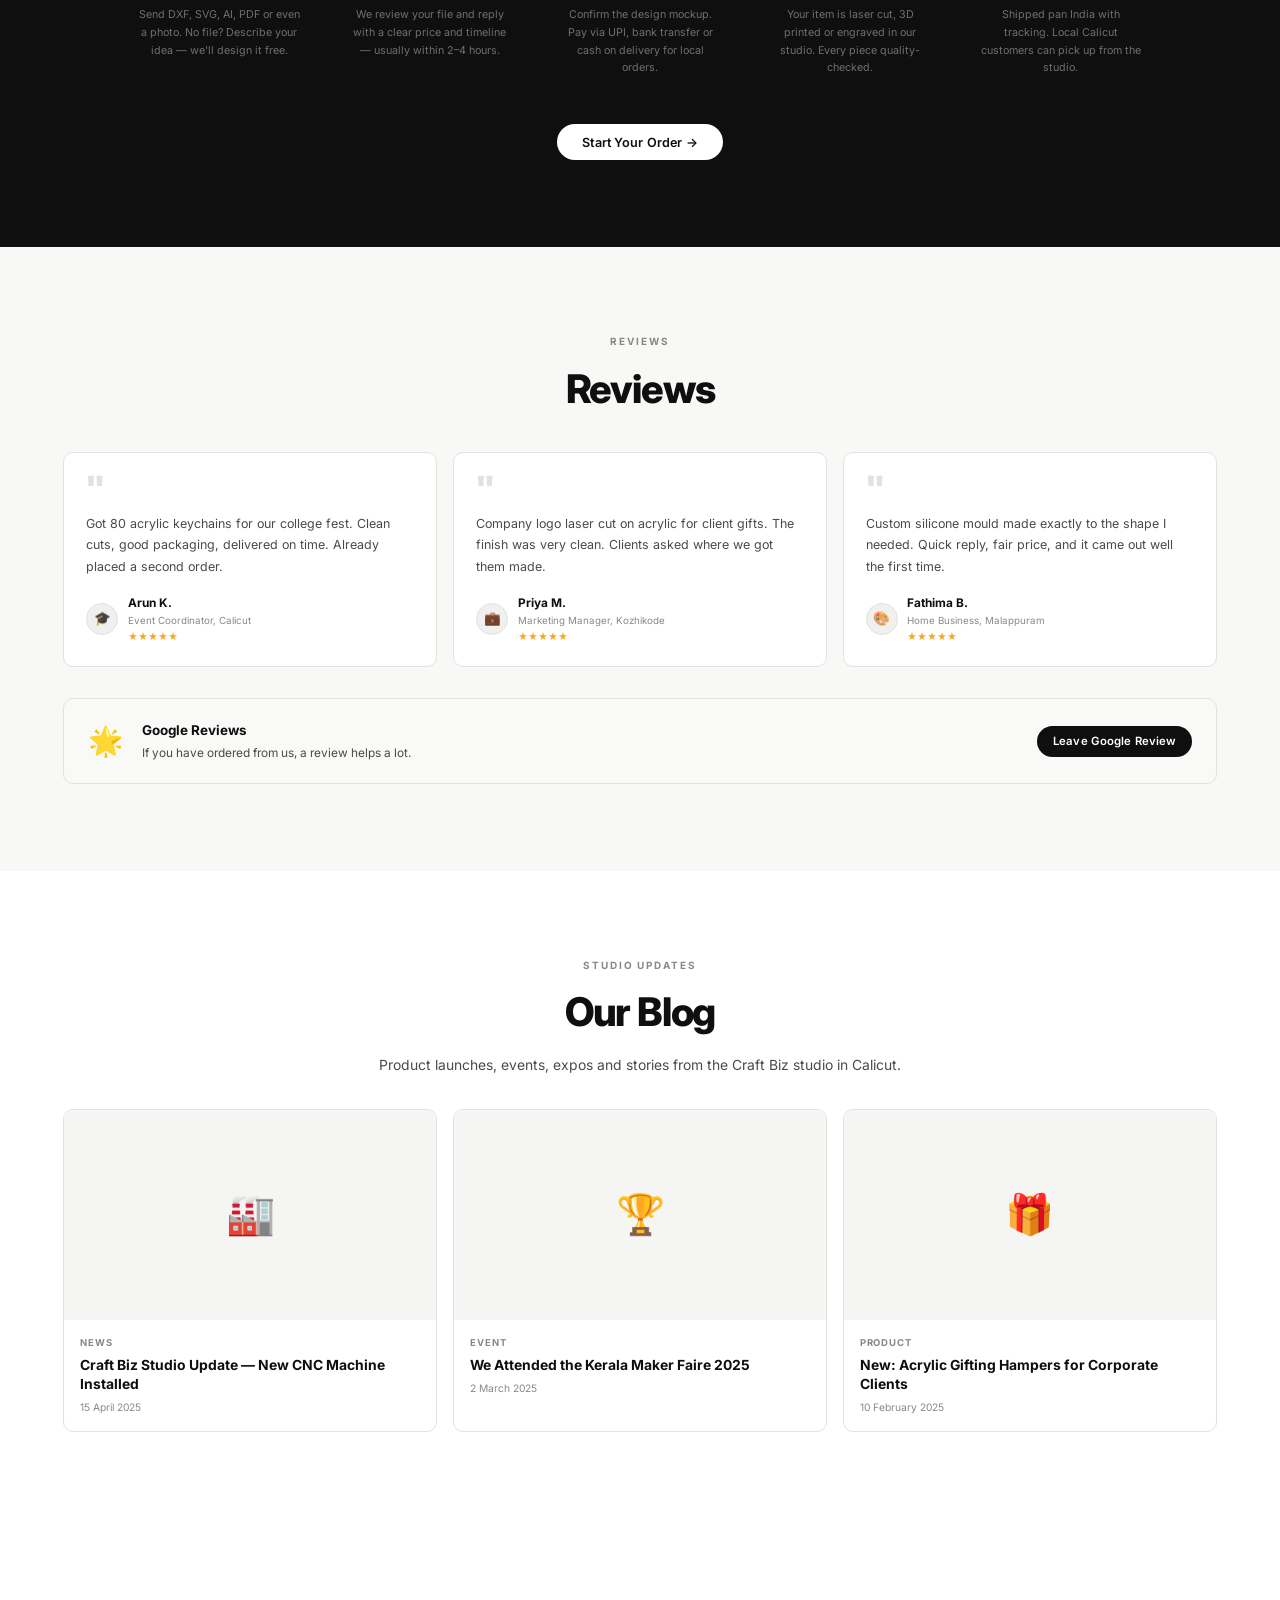
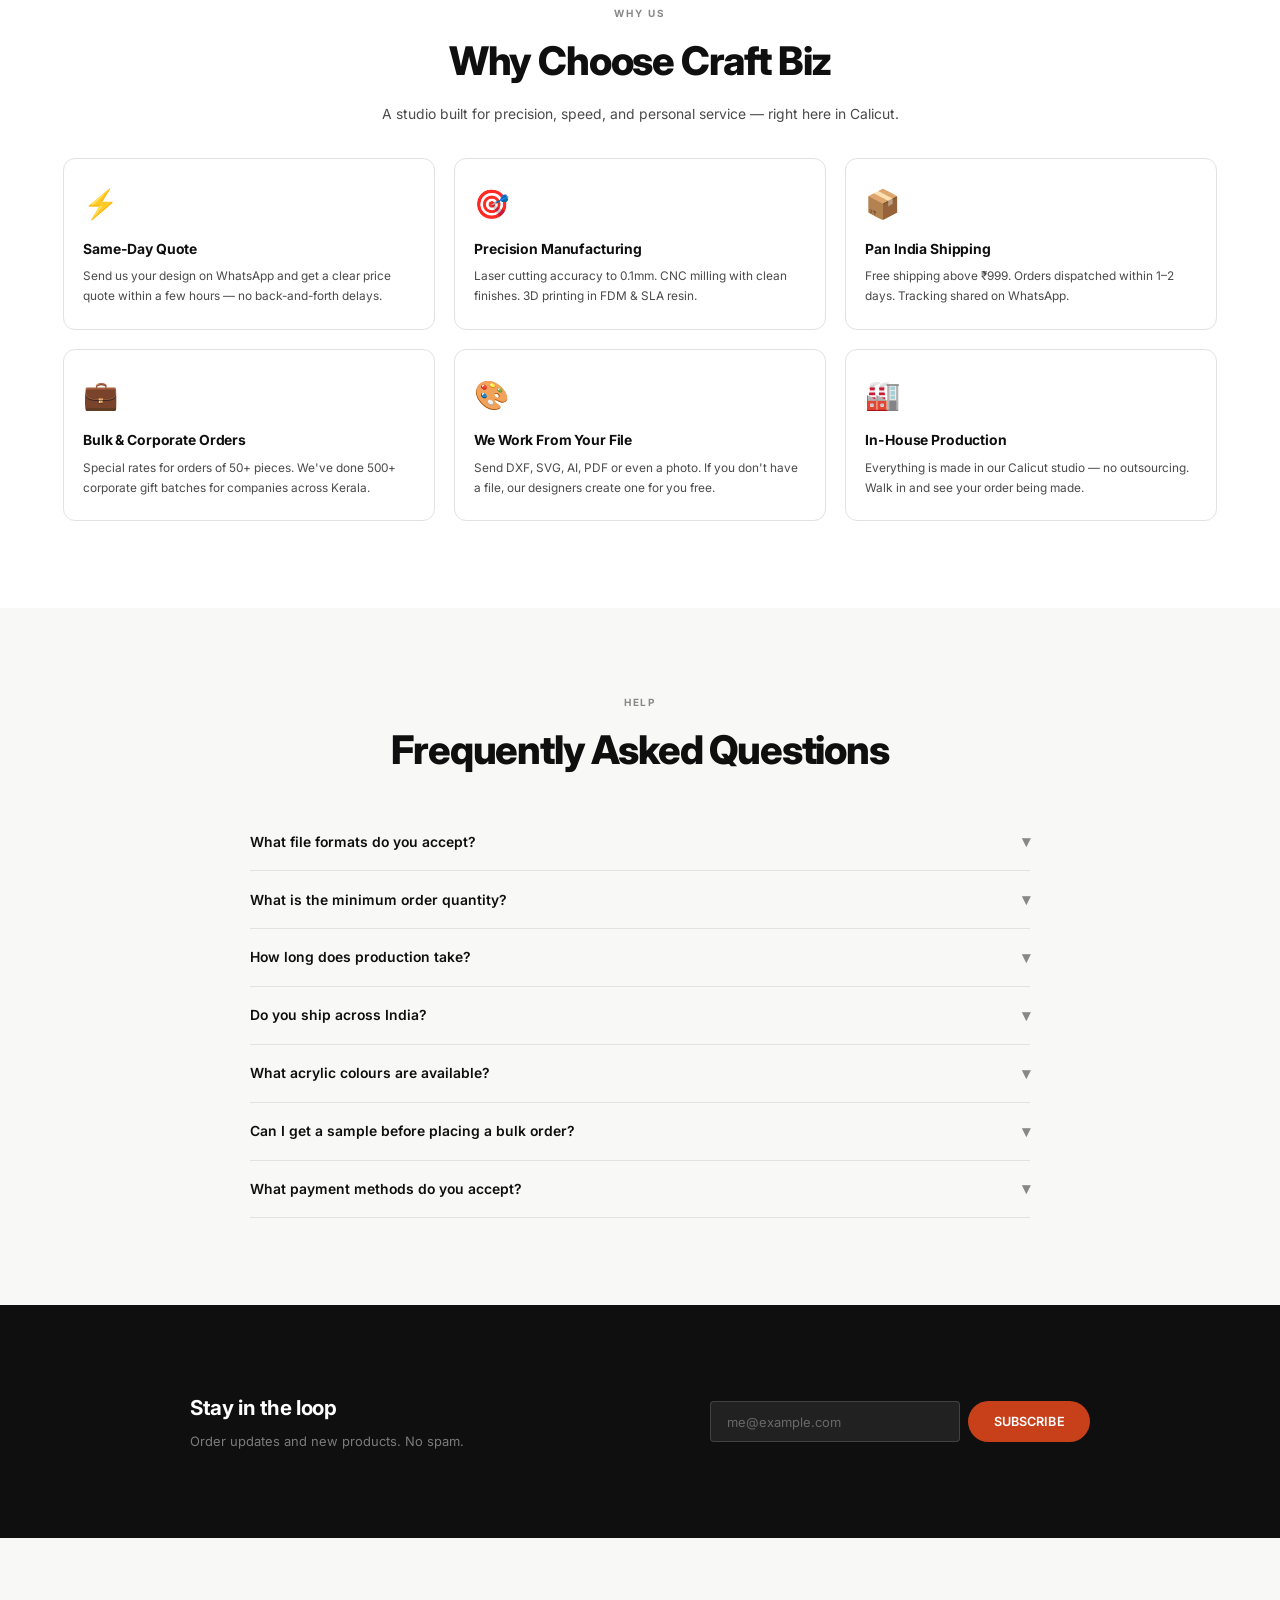
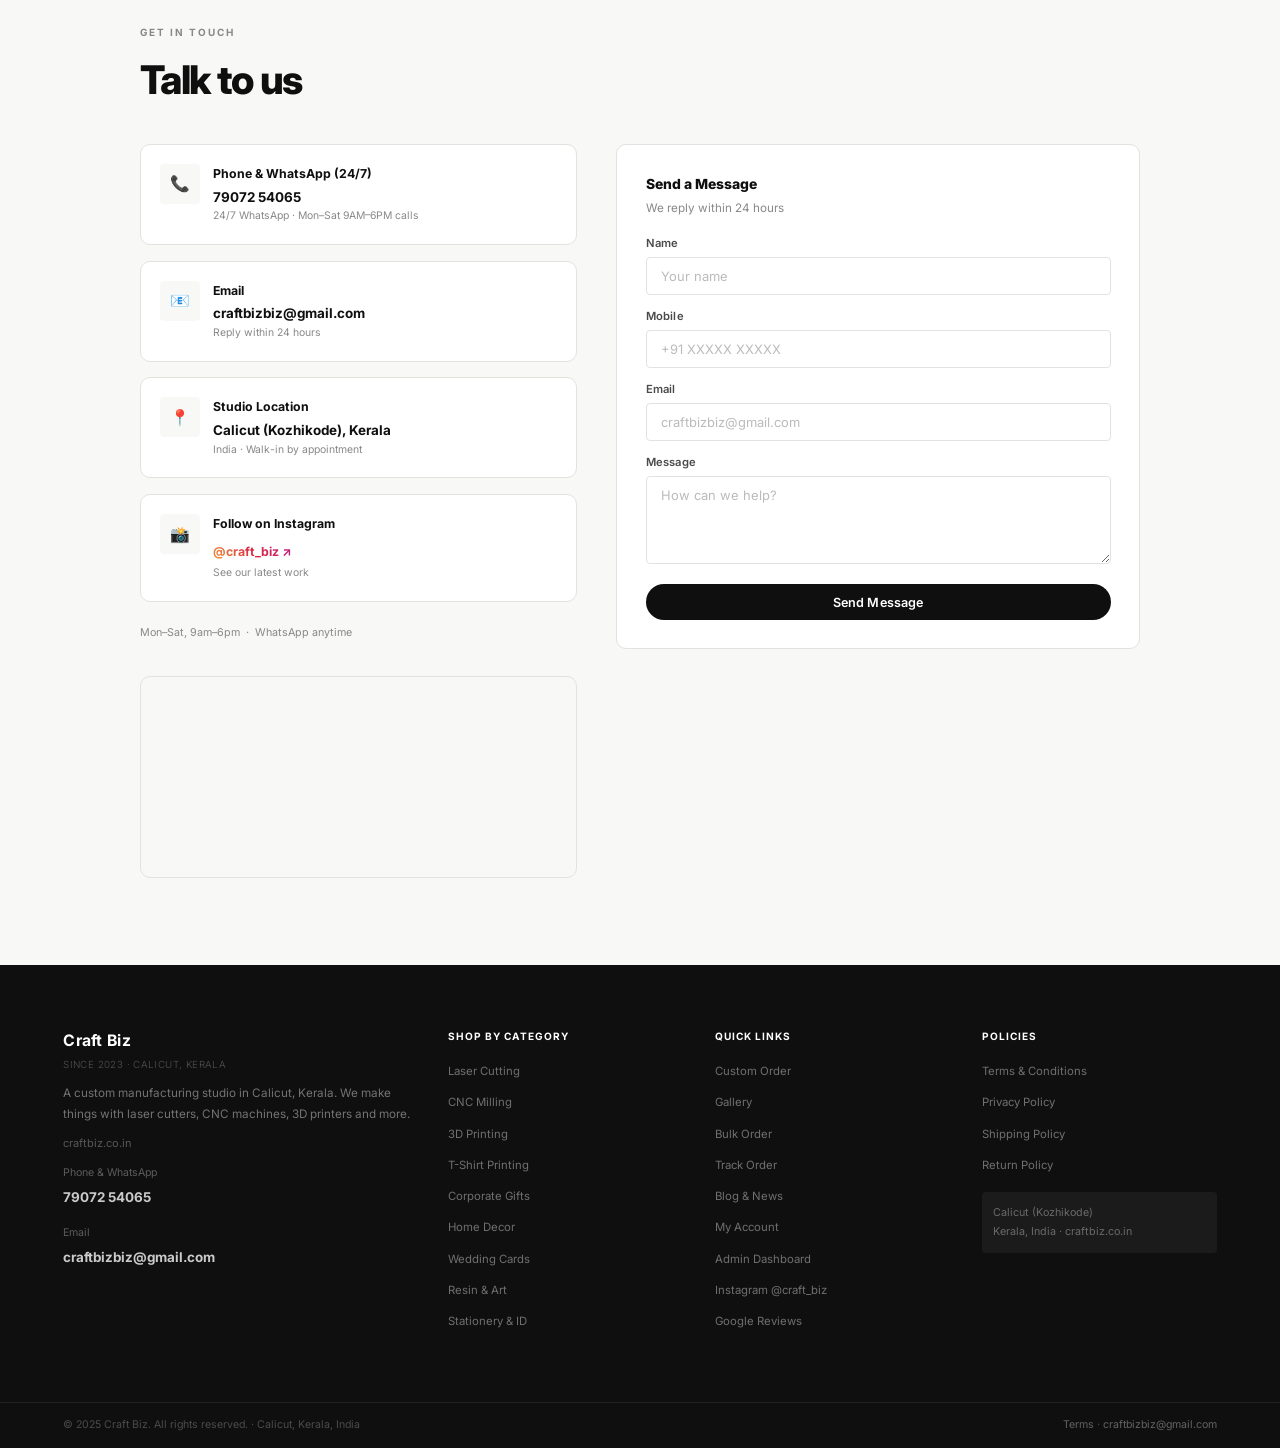
==== commit efdb9e80: "resin section: A-Z molds, custom molds, pigments added Products: - id:19 renamed → 'Silicone Mould S" ====
--- a/index.html
+++ b/index.html
@@ -1590,7 +1590,9 @@
   {id:16,e:"💌",name:"Wedding Invitation Cards",cat:"wedding",imgs:["images/wedding/wedding-invitation.jpg"],badge:"bdg-ac",badgeTxt:"Popular",desc:"Laser-cut and printed invitations. Traditional & modern designs.",price:35,orig:50,note:"per card · design included",rating:4.9,rc:312,stock:"in",ready:false},
   {id:17,e:"📦",name:"Wedding Card Boxes",cat:"wedding",imgs:["images/wedding/wedding-card-boxes.jpg"],badge:"bdg-dk",badgeTxt:"Custom",desc:"Custom card boxes, inserts, RSVP cards, tags.",price:80,orig:0,note:"per box set",rating:4.8,rc:176,stock:"in",ready:false},
   {id:18,e:"🧪",name:"Resin Art Kit",cat:"resin",imgs:["images/resin/resin-art-kit.jpg"],badge:"bdg-dk",badgeTxt:"Custom",desc:"DIY resin kit with moulds, pigments, resin, tools and guide.",price:450,orig:600,note:"per kit",rating:4.7,rc:134,stock:"in",ready:true},
-  {id:19,e:"🏺",name:"Custom Resin Moulds",cat:"resin",imgs:["images/resin/resin-moulds.jpg"],badge:"bdg-gn",badgeTxt:"New",desc:"Silicone moulds for specific shapes. For resin artists.",price:600,orig:0,note:"per mould",rating:4.8,rc:67,stock:"low",ready:false},
+  {id:19,e:"🔡",name:"Silicone Mould Set — A to Z",cat:"resin",imgs:["images/resin/alphabet-moulds.jpg"],badge:"bdg-ac",badgeTxt:"Popular",desc:"Full alphabet silicone mould set — A to Z. All 26 letters available. Ideal for resin name boards, home décor, personalised gifts and cake toppers. Letters available individually or as a full set.",price:350,orig:0,note:"full A-Z set",rating:4.8,rc:112,stock:"in",ready:true},
+  {id:39,e:"🔧",name:"Custom Silicone Mould",cat:"resin",imgs:["images/resin/custom-mould.jpg"],badge:"bdg-dk",badgeTxt:"Custom",desc:"Fully customised silicone mould in any shape — logos, characters, frames, geometric designs, numbers or unique patterns. Share your design and we create the mould. Suitable for resin, soap, candle and chocolate casting.",price:600,orig:0,note:"per mould · design-based",rating:4.8,rc:45,stock:"in",ready:false},
+  {id:40,e:"🎨",name:"Resin Pigments",cat:"resin",imgs:["images/resin/resin-pigments.jpg"],badge:"bdg-gn",badgeTxt:"New",desc:"Professional resin pigments in powder and liquid form. Includes mica powder, pearl powder, metallic pigments, neon colours and glow-in-the-dark options. Available individually or as colour sets.",price:120,orig:0,note:"per colour / per set",rating:4.7,rc:58,stock:"in",ready:true},
   {id:38,e:"🕐",name:"Acrylic Wall Clock",cat:"resin",imgs:["images/resin/acrylic-clock.jpg"],badge:"bdg-ac",badgeTxt:"Popular",desc:"Precision laser-cut acrylic wall clock with MDF base. Gold Mirror, Silver Mirror, Black or White acrylic. Roman numerals or digit numbers. Sizes 6\", 8\", 10\" and 12\". 2mm and 3mm acrylic thickness available.",price:299,orig:0,note:"starting · size-based",rating:4.9,rc:67,stock:"in",ready:true,clockConfig:true},
   {id:20,e:"🎓",name:"PVC ID Cards",cat:"stationery",imgs:["images/stationery/pvc-id-cards.jpg"],badge:"bdg-ac",badgeTxt:"Popular",desc:"College/company PVC ID cards with branding. Bulk printing.",price:25,orig:35,note:"per card · min 50 cards",rating:4.6,rc:287,stock:"in",ready:true},
   {id:21,e:"🏷️",name:"Sticker Printing",cat:"stationery",imgs:["images/stationery/sticker-printing.jpg"],badge:"bdg-ac",badgeTxt:"Popular",desc:"Die-cut vinyl stickers. Any shape, logo, product labels.",price:15,orig:0,note:"per sticker · min 50 pcs",rating:4.7,rc:423,stock:"in",ready:true},
@@ -1609,7 +1611,7 @@
   gifts:{name:"Corporate Gifts",emoji:"🎁",color:"#1a1a1a",tagline:"Build your own corporate gift — pick individual items or order a full hamper",desc:"Order individual branded items or build a complete corporate gift hamper. Everything printed in-house — mugs, bottles, carry bags, diaries, pens, keychains, NFC cards and more. Mix and match to create your own customised kit. Bulk rates for 10+ pieces, pan India delivery.",materials:["Ceramic Mug","Stainless Steel Bottle","Canvas / Jute Bag","PVC / NFC Card","MDF / Acrylic","Leather","Fabric","Glass","Rigid Gift Box"],colors:["Full colour sublimation","Laser engraving","UV print","Screen print"],specs:[{l:"Min Bulk Order",v:"10 pcs (individual) · 5 kits (hamper)"},{l:"Methods",v:"Sublimation · Laser Engraving · UV Print · DTF"},{l:"Lead Time",v:"2–5 days"},{l:"Packaging",v:"Custom gift box with branding"}],uses:["Employee Onboarding Kit","Client Appreciation","Festival Hamper","Award & Trophy","Branded Merchandise","Event Goodie Bag","NFC Business Card","Company Uniform Tee"]},
   homedecor:{name:"Home Decor",emoji:"🪴",color:"#1a1a1a",tagline:"Laser-cut acrylic & MDF decor — wall art, shelf pieces, frames",desc:"Custom home decor crafted with laser cutting. Acrylic wall panels, calligraphy art, MDF shelves, photo frames and decorative items made to your style.",materials:["Acrylic","MDF","Plywood","Acrylic Mirror"],colors:["Clear","Black","White","Gold Mirror","Silver Mirror","Frosted"],specs:[{l:"Thickness",v:"3mm – 10mm"},{l:"Max Size",v:"600 × 400 mm per panel"},{l:"Finish",v:"Cut · Engraved · Painted"},{l:"File",v:"DXF · SVG · AI · PDF"}],uses:["Wall Art","Calligraphy Panels","Photo Frames","Shelf Decor","Table Art","Room Signage","Quran Verses"]},
   wedding:{name:"Wedding Cards",emoji:"💌",color:"#1a1a1a",tagline:"Laser-cut invitations, card boxes and wedding stationery",desc:"Elegant laser-cut and digitally printed wedding invitations. Traditional and modern designs. Card boxes, RSVP cards, thank-you tags and complete wedding stationery sets.",materials:["Ivory Card","Kraft Paper","Acrylic","MDF","Vellum"],colors:["Ivory","Champagne","Rose Gold","Black","Custom"],specs:[{l:"MOQ",v:"50 cards"},{l:"Lead Time",v:"5–10 days"},{l:"Design",v:"Included — our design team"},{l:"File",v:"Your design or we create"}],uses:["Wedding Invitations","Engagement Cards","Card Boxes","RSVP Cards","Thank-You Tags","Name Plates","Table Numbers"]},
-  resin:{name:"Resin & Art",emoji:"🧪",color:"#1a1a1a",tagline:"Acrylic clocks, resin art, silicone moulds and DIY kits — fully custom",desc:"Laser-cut acrylic wall clocks (Gold Mirror, Silver Mirror, Black, White), handcrafted epoxy and UV resin art, custom silicone moulds and complete DIY resin kits. MDF 2mm & 4mm base available for all clock and resin products.",materials:["Acrylic 2mm","Acrylic 3mm","MDF 2mm","MDF 4mm","Epoxy Resin","UV Resin","Silicone","Pigments","Glitter","Dried Flowers"],colors:["Gold Mirror","Silver Mirror","Black","White","Clear Acrylic","Custom Pigment Mix"],specs:[{l:"Clock Sizes",v:'6" · 8" · 10" · 12"'},{l:"Number Styles",v:"Digits (1 2 3) · Roman (I II III)"},{l:"Acrylic",v:"2mm & 3mm · Gold/Silver Mirror · Black · White"},{l:"Lead Time",v:"2–5 days"}],uses:["Acrylic Wall Clock","Resin Art Frames","Table Tops","Jewellery","Coasters","Serving Trays","Trophy Stands","DIY Kits","Photo Frames"]},
+  resin:{name:"Resin & Art",emoji:"🧪",color:"#1a1a1a",tagline:"Acrylic clocks, resin art, A-Z silicone moulds, pigments & DIY kits",desc:"Laser-cut acrylic wall clocks, epoxy and UV resin art, full A-Z silicone mould sets, custom silicone moulds in any shape, professional resin pigments and complete DIY kits. MDF 2mm & 4mm base available.",materials:["Acrylic 2mm","Acrylic 3mm","MDF 2mm","MDF 4mm","Epoxy Resin","UV Resin","Silicone","Mica Powder Pigments","Pearl Powder","Metallic Pigments","Glitter","Dried Flowers"],colors:["Gold Mirror","Silver Mirror","Black","White","Clear Acrylic","Neon","Metallic Gold","Metallic Silver","Custom Pigment Mix"],specs:[{l:"Clock Sizes",v:'6" · 8" · 10" · 12"'},{l:"Moulds",v:"A-Z alphabet set · custom any shape"},{l:"Pigments",v:"Mica · Pearl · Metallic · Neon · Glow"},{l:"Lead Time",v:"2–5 days"}],uses:["Acrylic Wall Clock","A-Z Letter Art","Resin Name Board","Personalised Gifts","Jewellery","Coasters","Trophy Stands","DIY Kits","Photo Frames","Cake Toppers"]},
   stationery:{name:"Stationery & ID",emoji:"🏷️",color:"#1a1a1a",tagline:"PVC ID cards, die-cut stickers, notebooks and branded stationery",desc:"PVC ID cards with branding for colleges and companies. Die-cut vinyl stickers in any shape. Custom notebooks, pens and branded stationery for events and offices.",materials:["PVC 0.76mm","Vinyl Sticker","Paper","Kraft"],colors:["Full colour digital print"],specs:[{l:"PVC Cards",v:"CR80 standard size · min 50 pcs"},{l:"Stickers",v:"Vinyl · Waterproof · min 50 pcs"},{l:"Lead Time",v:"1–3 days"},{l:"Finish",v:"Gloss · Matte · Lamination"}],uses:["Company ID Cards","College ID Cards","Product Labels","Packaging Stickers","Promotional Stickers","Branded Notebooks","Event Stationery"]}
 };
 var BG=["#f5f5f3","#f0f5f0","#f5f0f0","#f0f0f5","#f5f4f0","#f0f5f4","#f4f0f5","#f5f0f4","#f0f4f0","#f5f5f0","#f0f5f2","#f2f0f5"];
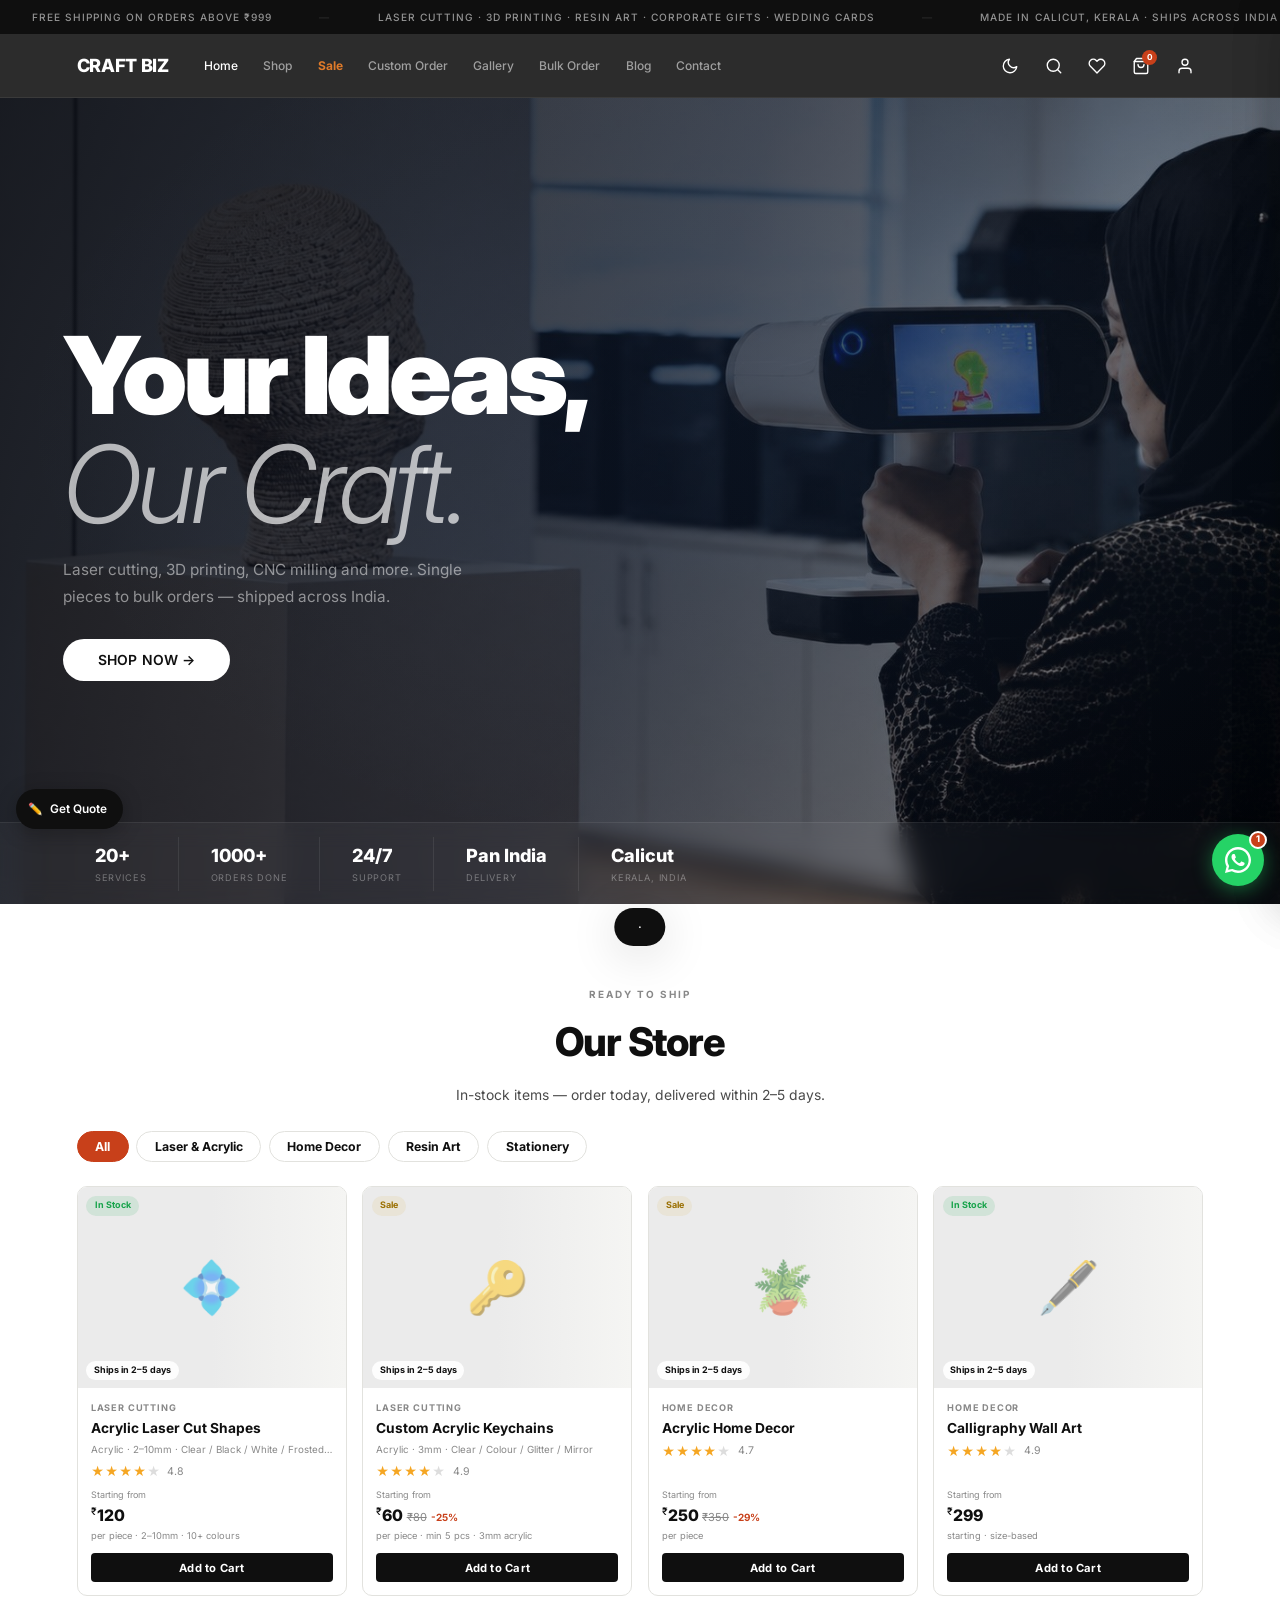
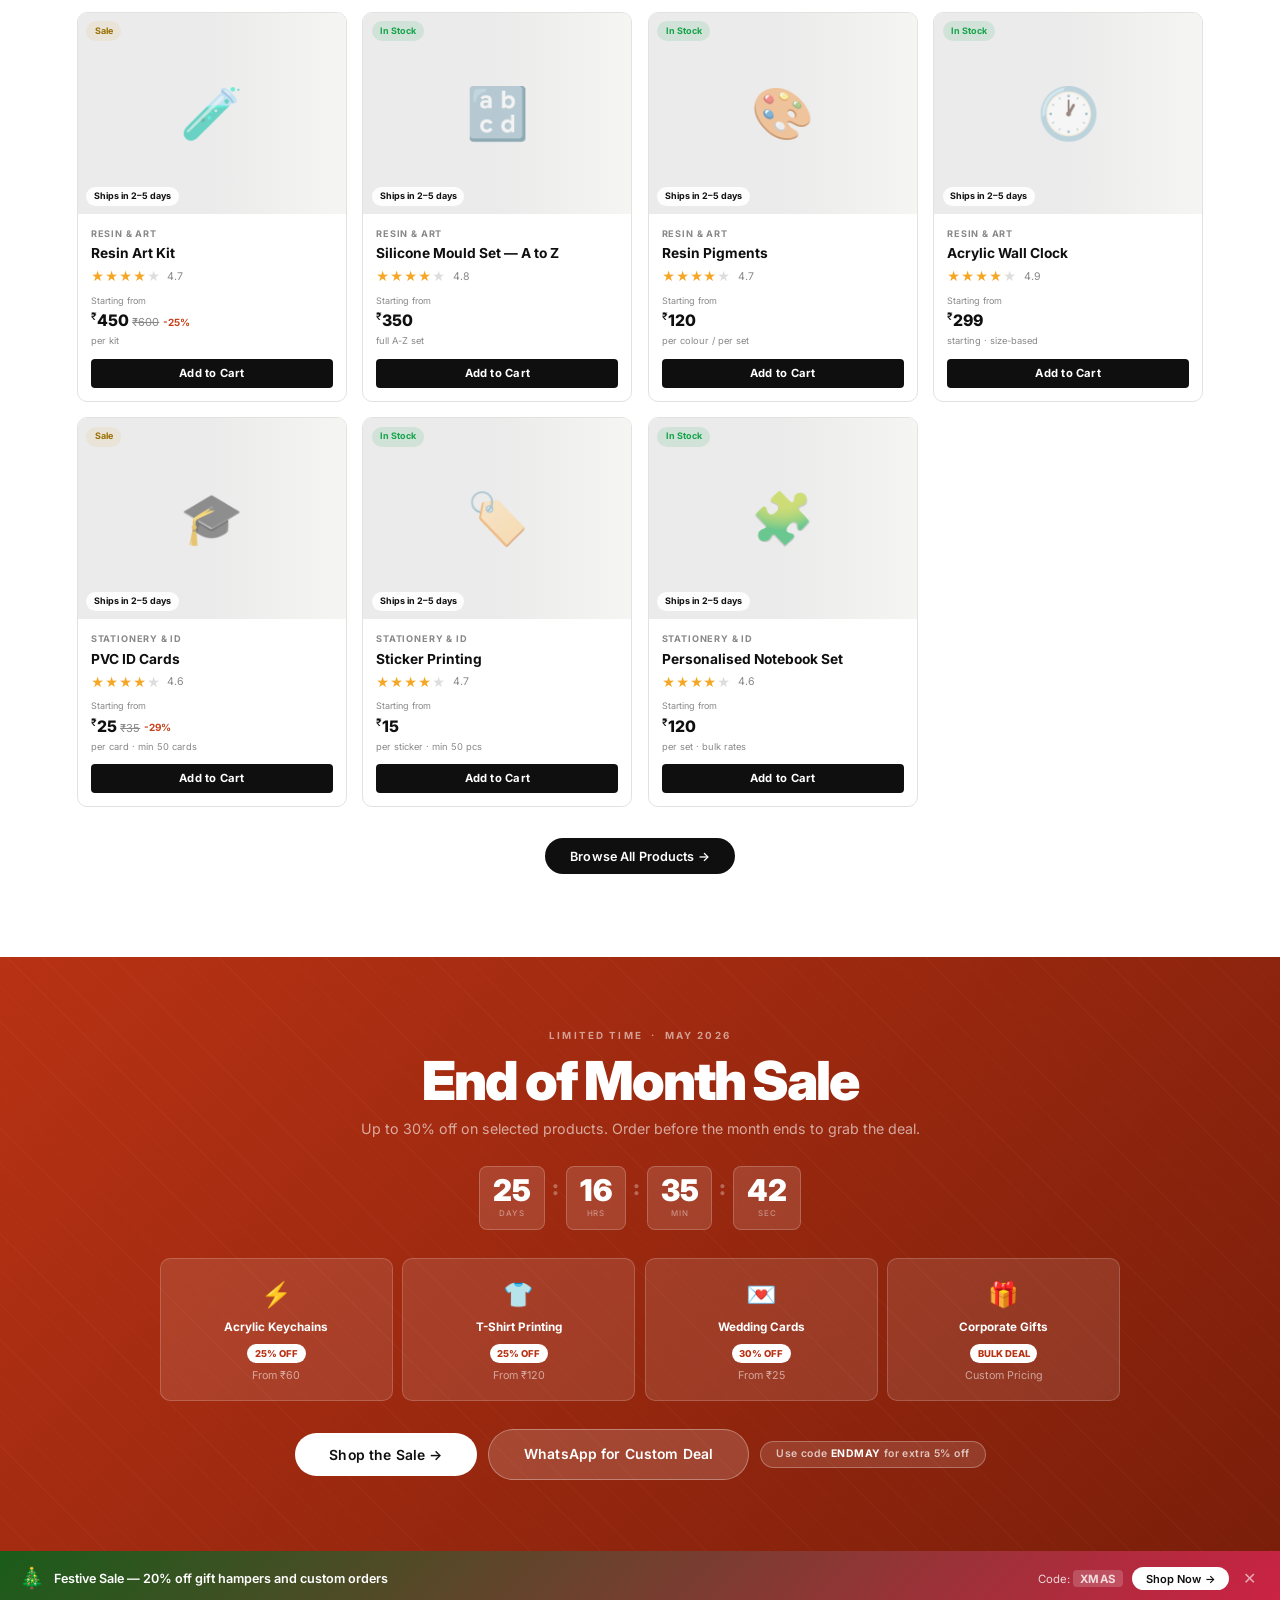
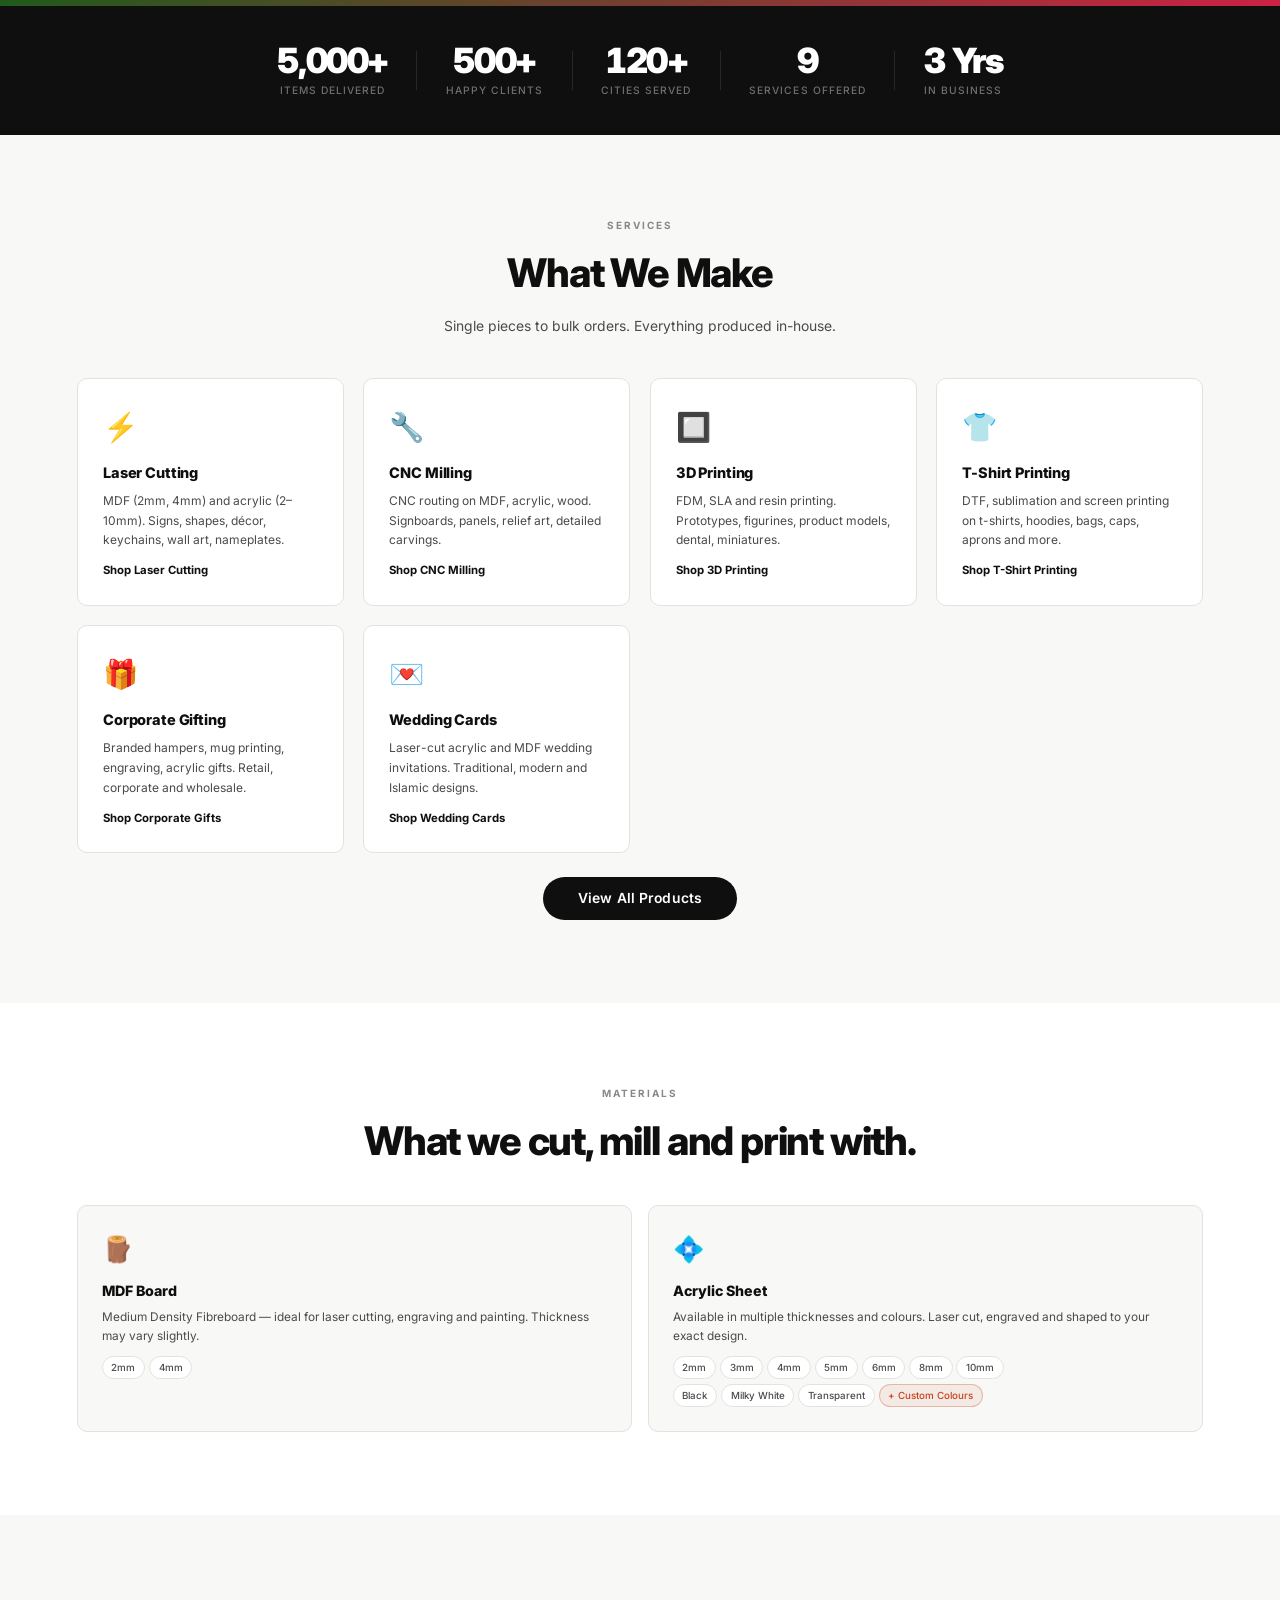
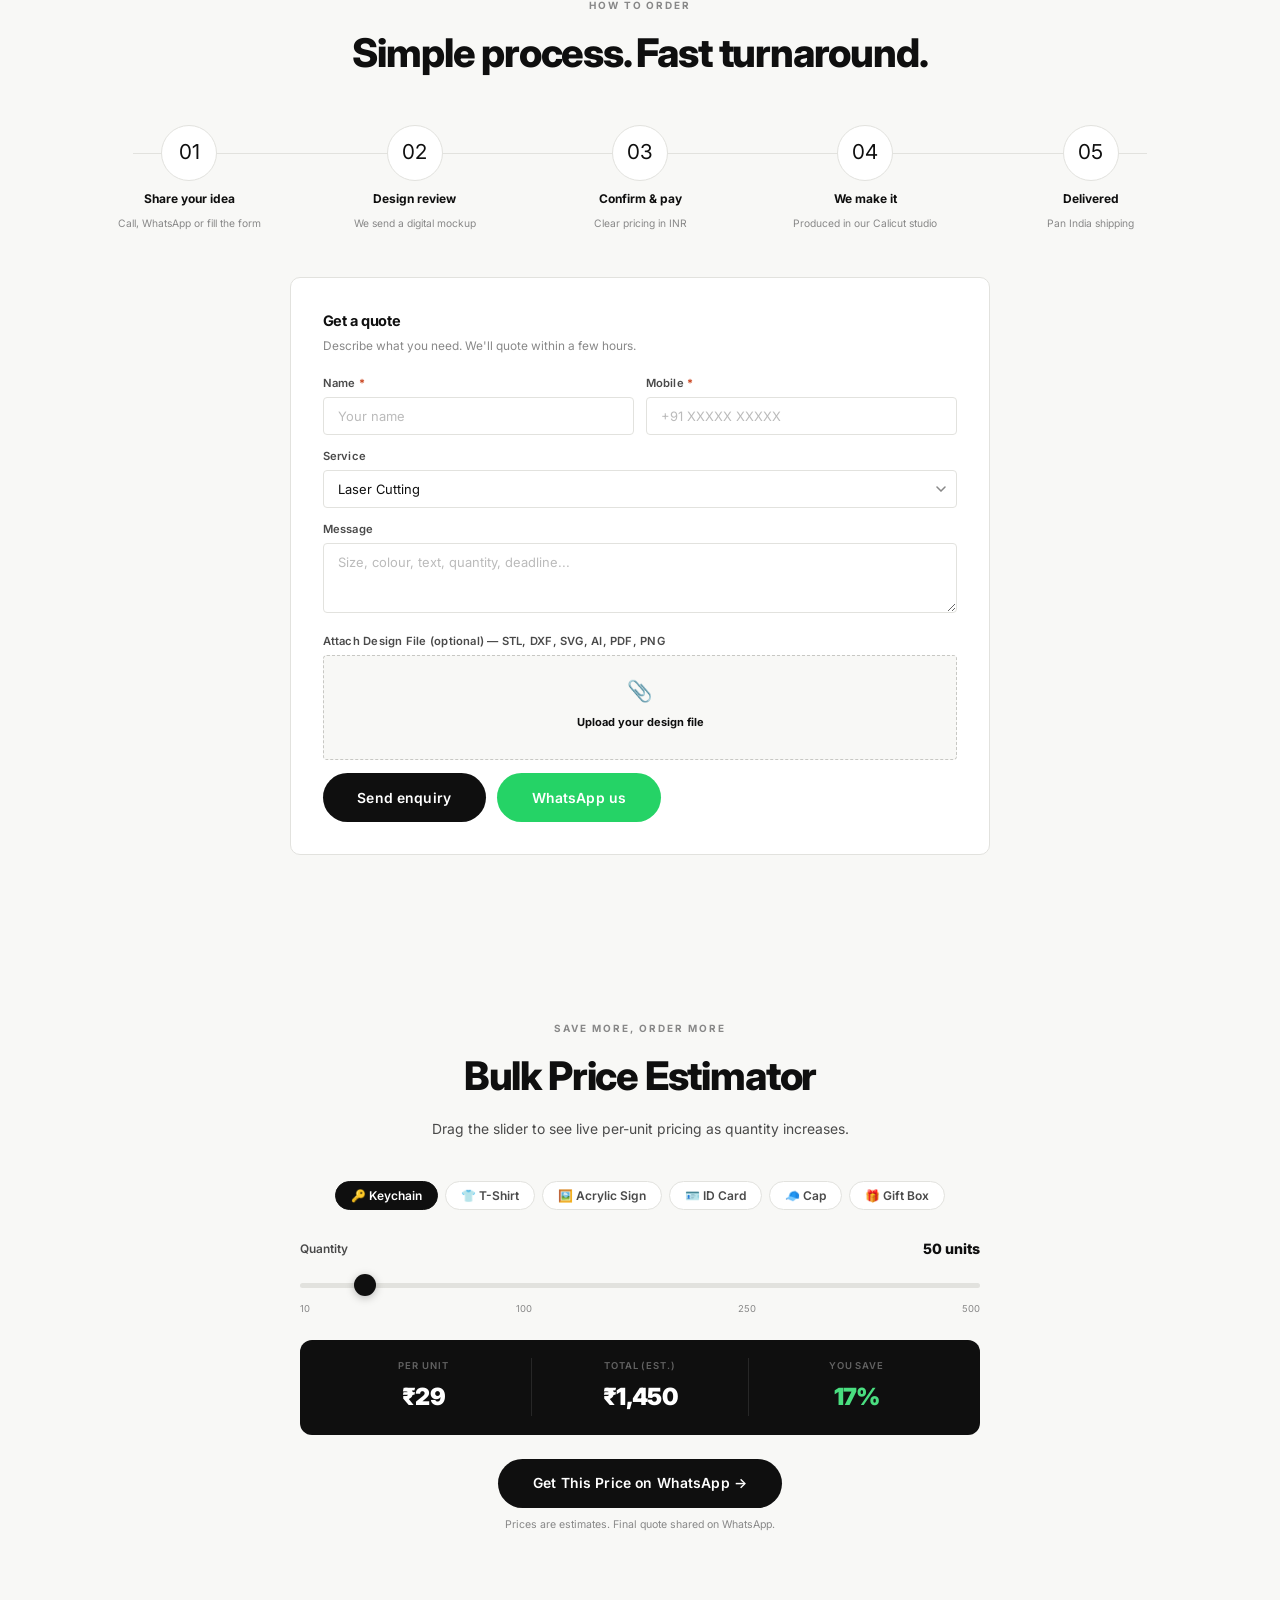
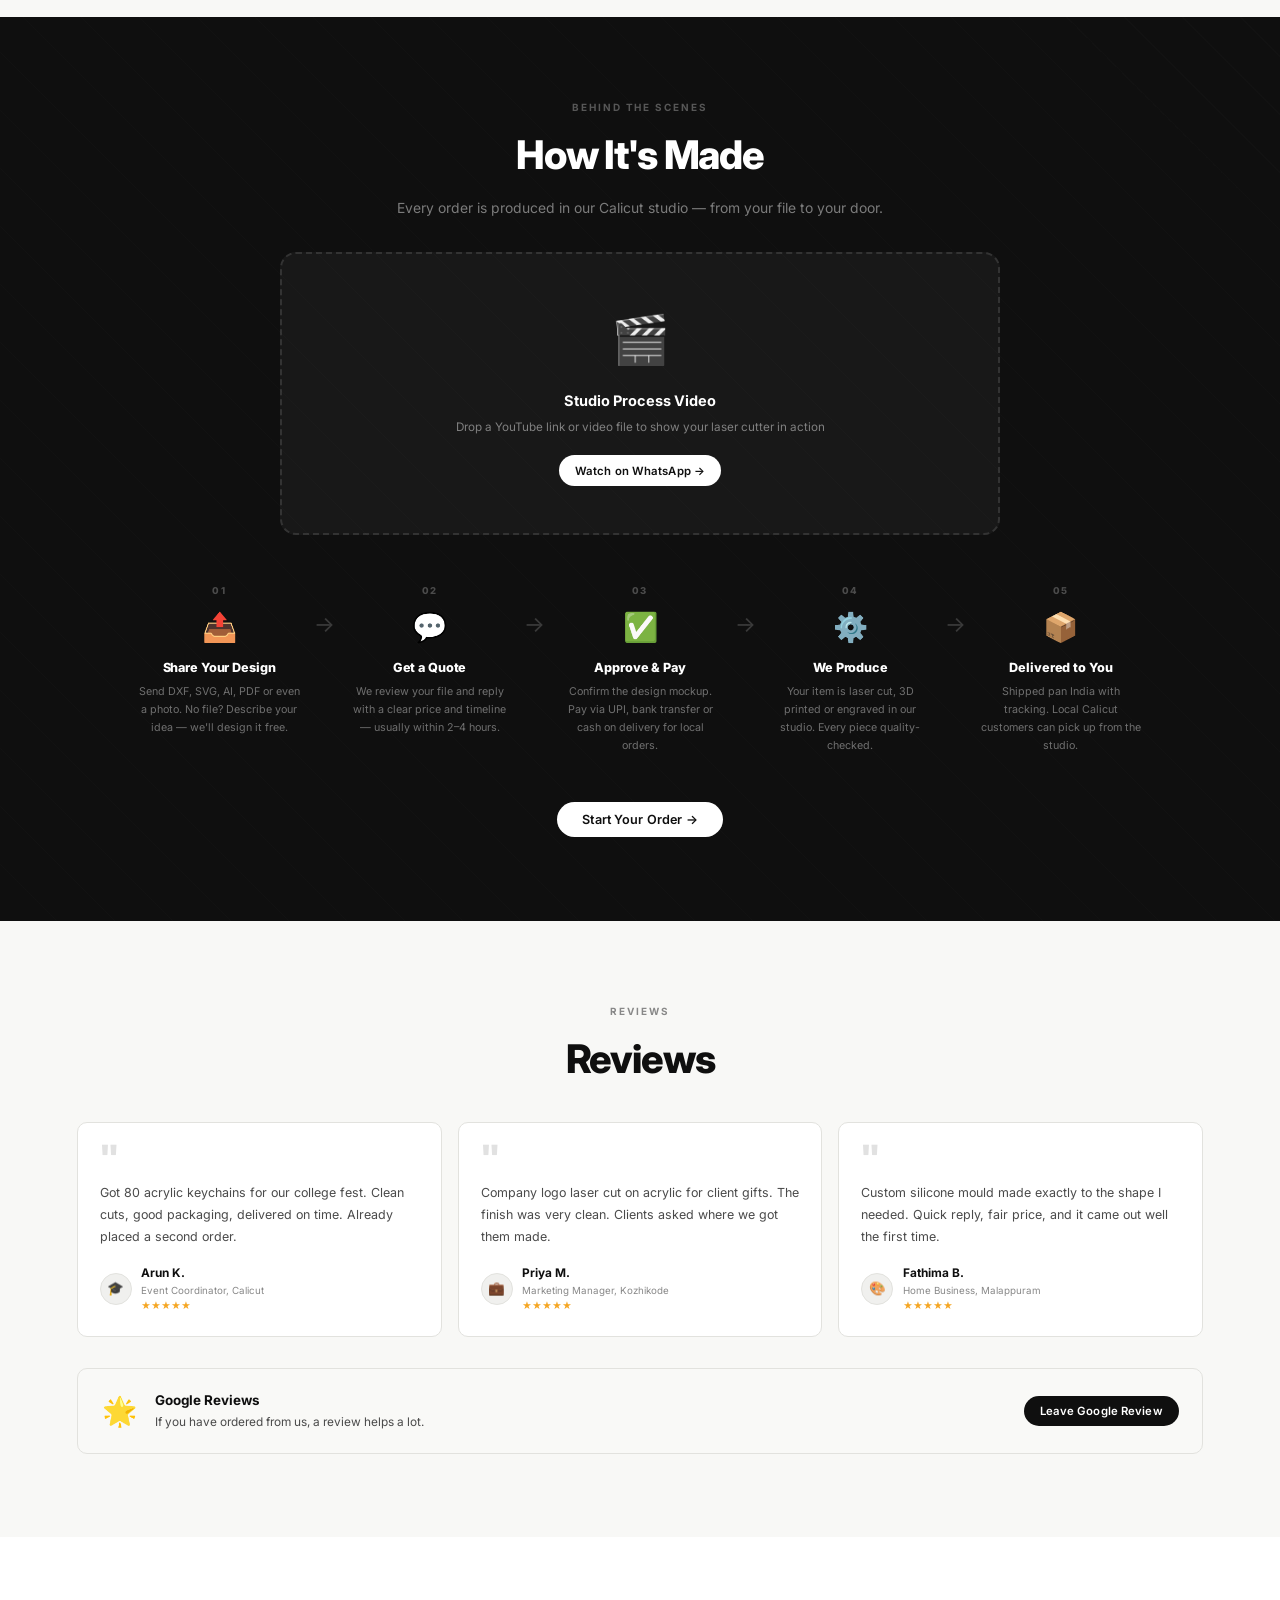
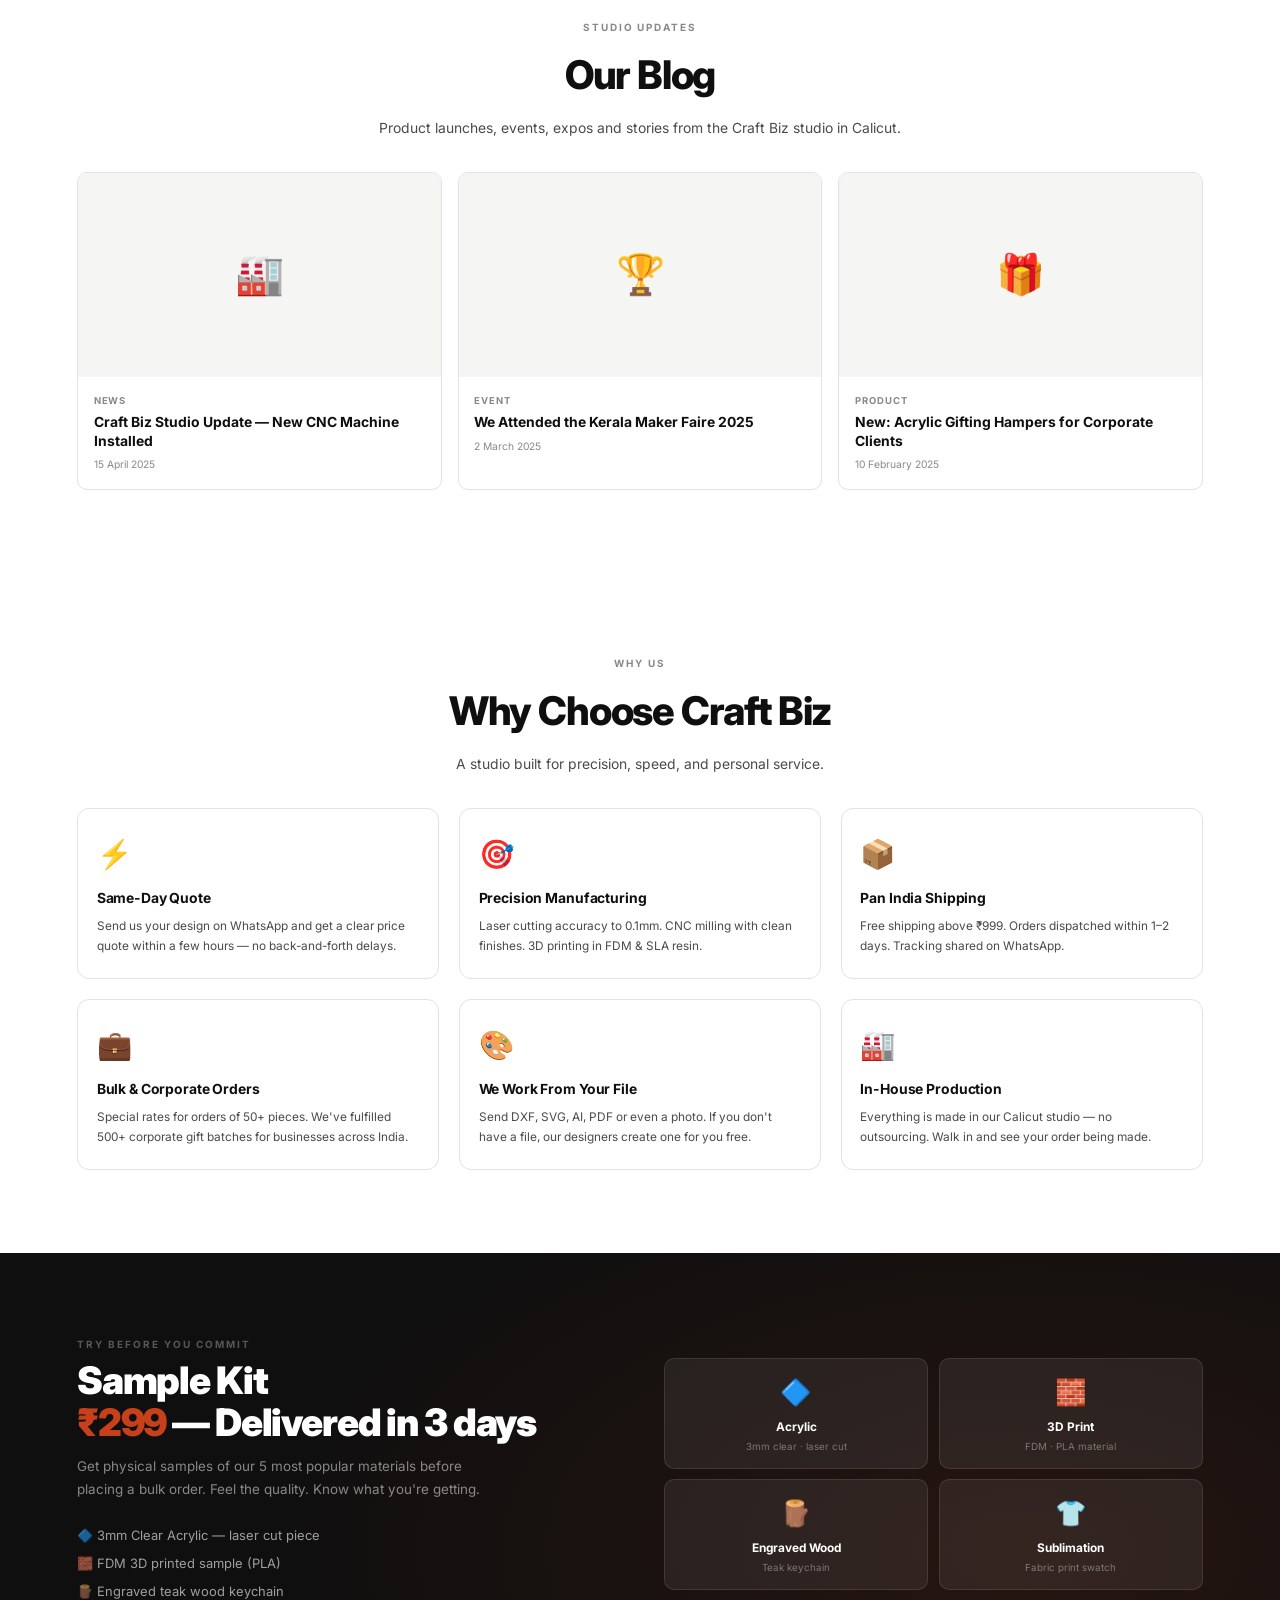
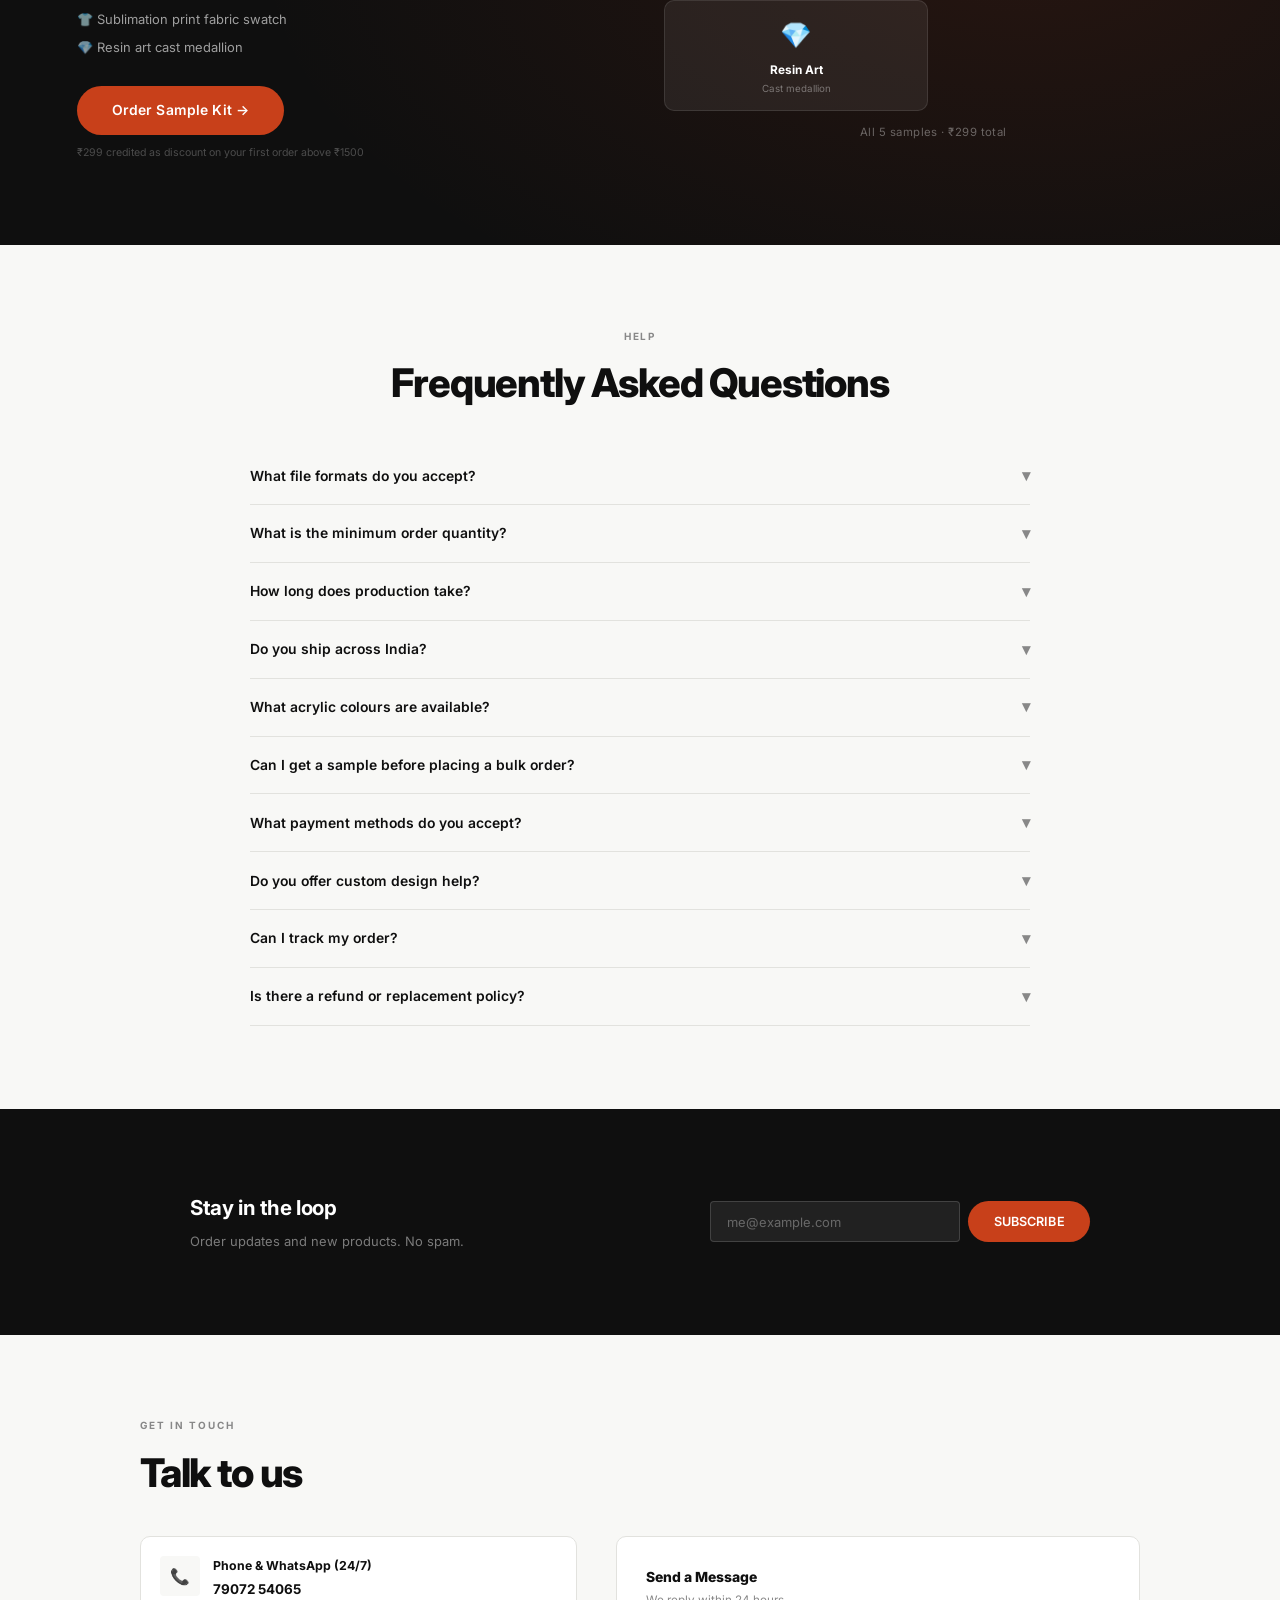
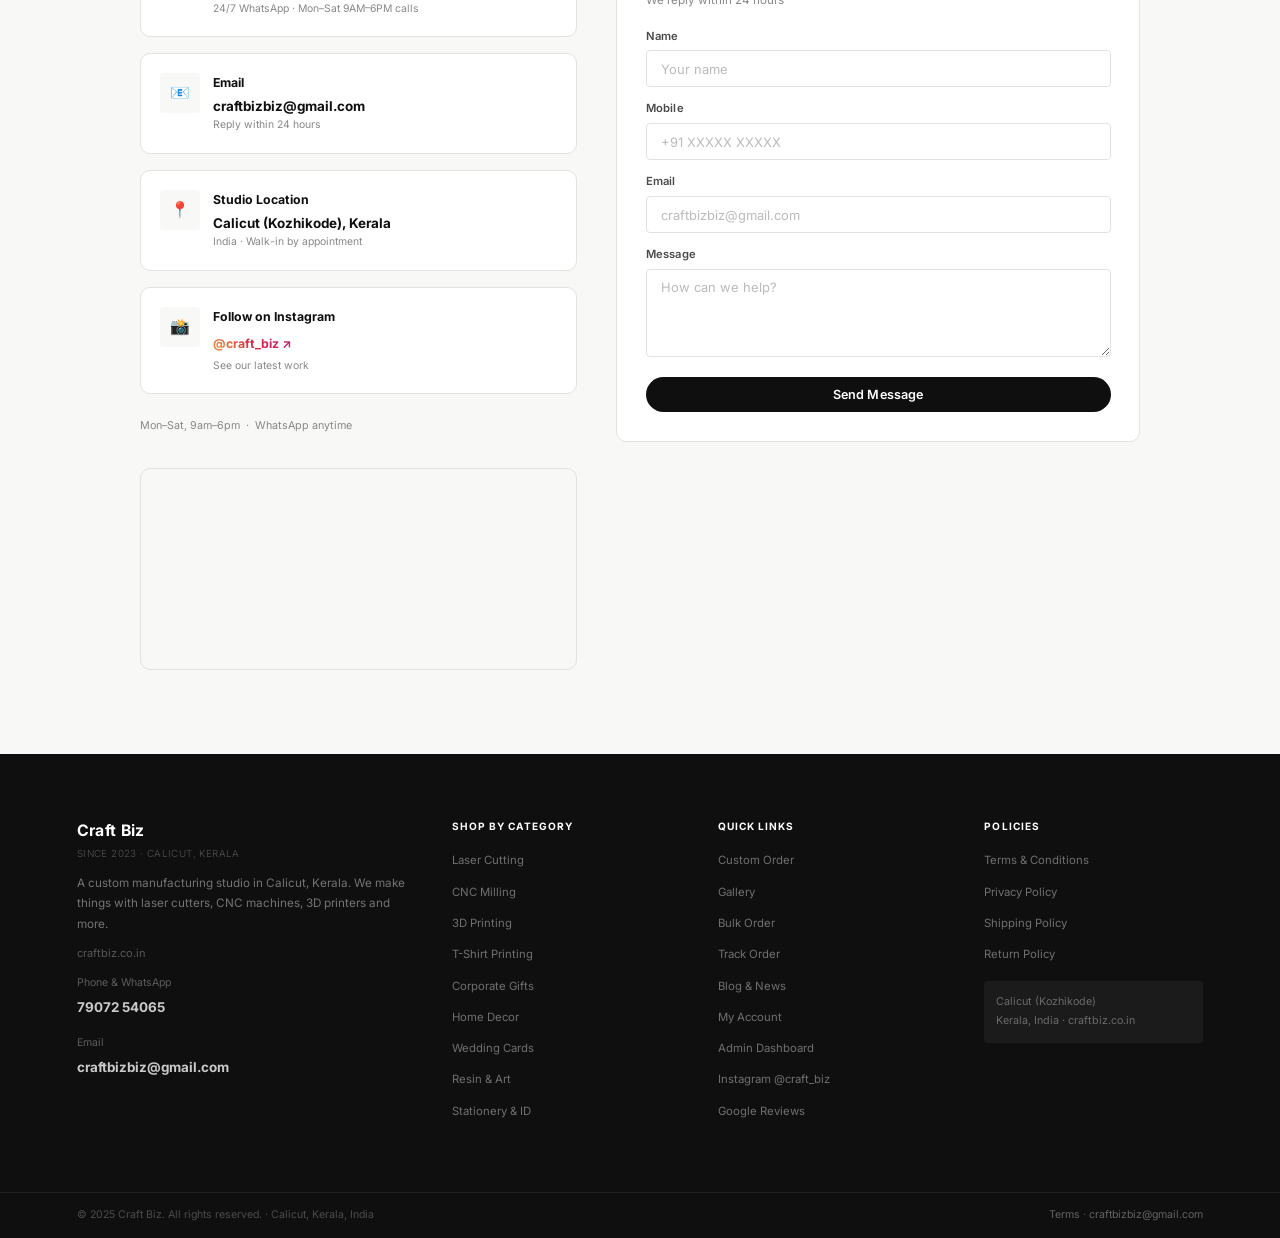
==== commit 827ce802: "fix & complete site infrastructure: SEO, PWA, dark mode, VS Code Broken fixes: - manifest.json: wron" ====
--- a/index.html
+++ b/index.html
@@ -97,17 +97,32 @@
 </script>
 <meta charset="UTF-8">
 <meta name="viewport" content="width=device-width,initial-scale=1">
-<title>Craft Biz — Custom Manufacturing Studio, Calicut</title>
-<meta name="description" content="Craft Biz – Laser cutting, 3D printing, CNC milling, t-shirt printing, corporate gifting, wedding cards and resin art. Calicut, Kerala. Pan India delivery.">
+<title>Craft Biz — Custom Manufacturing Studio</title>
+<meta name="description" content="Craft Biz — Laser cutting, 3D printing, CNC milling, t-shirt printing, corporate gifting, wedding cards and resin art. India-wide delivery. craftbiz.co.in">
 <link rel="preconnect" href="https://fonts.googleapis.com">
+<link rel="preconnect" href="https://fonts.gstatic.com" crossorigin>
 <link href="https://fonts.googleapis.com/css2?family=Inter:wght@300;400;500;600;700;800;900&display=swap" rel="stylesheet">
 <link rel="stylesheet" href="craftbiz.css">
+<link rel="canonical" href="https://craftbiz.co.in">
+<meta name="robots" content="index, follow">
 <link rel="manifest" href="manifest.json">
 <meta name="theme-color" content="#c8401a">
 <meta name="mobile-web-app-capable" content="yes">
 <meta name="apple-mobile-web-app-capable" content="yes">
 <meta name="apple-mobile-web-app-status-bar-style" content="black-translucent">
 <meta name="apple-mobile-web-app-title" content="Craft Biz">
+<link rel="icon" href="data:image/svg+xml,<svg xmlns='http://www.w3.org/2000/svg' viewBox='0 0 100 100'><text y='.9em' font-size='90'>⚡</text></svg>">
+<meta property="og:type" content="website">
+<meta property="og:title" content="Craft Biz — Custom Manufacturing Studio">
+<meta property="og:description" content="Laser cutting, 3D printing, t-shirt printing, corporate gifts, wedding cards & resin art. Handcrafted with precision. India-wide delivery.">
+<meta property="og:url" content="https://craftbiz.co.in">
+<meta property="og:image" content="https://craftbiz.co.in/images/logo/hamna.png">
+<meta name="twitter:card" content="summary_large_image">
+<meta name="twitter:title" content="Craft Biz — Custom Manufacturing Studio">
+<meta name="twitter:description" content="Laser cutting, 3D printing, corporate gifts, wedding cards. Precision manufacturing, India-wide delivery. craftbiz.co.in">
+<script type="application/ld+json">
+{"@context":"https://schema.org","@type":"LocalBusiness","name":"Craft Biz","url":"https://craftbiz.co.in","telephone":"+917907254065","email":"craftbizbiz@gmail.com","description":"Custom manufacturing studio — laser cutting, 3D printing, CNC milling, t-shirt printing, corporate gifting, wedding cards and resin art. India-wide delivery.","address":{"@type":"PostalAddress","addressLocality":"Kozhikode","addressRegion":"Kerala","addressCountry":"IN"},"geo":{"@type":"GeoCoordinates","latitude":"11.2588","longitude":"75.7804"},"openingHours":"Mo-Sa 09:00-18:00","priceRange":"₹₹","sameAs":["https://instagram.com/craft_biz"],"hasOfferCatalog":{"@type":"OfferCatalog","name":"Custom Manufacturing Services","itemListElement":[{"@type":"Offer","itemOffered":{"@type":"Service","name":"Laser Cutting"}},{"@type":"Offer","itemOffered":{"@type":"Service","name":"3D Printing"}},{"@type":"Offer","itemOffered":{"@type":"Service","name":"CNC Milling"}},{"@type":"Offer","itemOffered":{"@type":"Service","name":"T-Shirt Printing"}},{"@type":"Offer","itemOffered":{"@type":"Service","name":"Corporate Gifting"}},{"@type":"Offer","itemOffered":{"@type":"Service","name":"Resin Art"}}]}}
+</script>
 </head>
 <body>
 
@@ -417,18 +432,17 @@
   <nav class="topnav">
     <div class="nav-logo" onclick="showPage('storePage')">CRAFT BIZ</div>
     <div class="nav-links">
-      <div class="nl active" onclick="setNav(this)" data-en="Home" data-ml="ഹോം">Home</div>
-      <div class="nl" onclick="openCatalog();setNav(this)" data-en="Shop" data-ml="ഷോപ്പ്">Shop</div>
-      <div class="nl" onclick="scrollS('saleSection');setNav(this)" style="color:#e07b2a;font-weight:700" data-en="Sale" data-ml="സെയ്ൽ">Sale</div>
-      <div class="nl" onclick="showPage('customPage');setNav(this)" data-en="Custom Order" data-ml="കസ്റ്റം ഓർഡർ">Custom Order</div>
-      <div class="nl" onclick="showPage('galleryPage');setNav(this)" data-en="Gallery" data-ml="ഗാലറി">Gallery</div>
-      <div class="nl" onclick="openOv('bulkOv');setNav(this)" data-en="Bulk Order" data-ml="ബൾക്ക് ഓർഡർ">Bulk Order</div>
-      <div class="nl" onclick="scrollS('blogSection');setNav(this)" data-en="Blog" data-ml="ബ്ലോഗ്">Blog</div>
-      <div class="nl" onclick="scrollS('contactSection');setNav(this)" data-en="Contact" data-ml="ബന്ധപ്പെടുക">Contact</div>
+      <div class="nl active" onclick="setNav(this)">Home</div>
+      <div class="nl" onclick="openCatalog();setNav(this)">Shop</div>
+      <div class="nl" onclick="scrollS('saleSection');setNav(this)" style="color:#e07b2a;font-weight:700">Sale</div>
+      <div class="nl" onclick="showPage('customPage');setNav(this)">Custom Order</div>
+      <div class="nl" onclick="showPage('galleryPage');setNav(this)">Gallery</div>
+      <div class="nl" onclick="openOv('bulkOv');setNav(this)">Bulk Order</div>
+      <div class="nl" onclick="scrollS('blogSection');setNav(this)">Blog</div>
+      <div class="nl" onclick="scrollS('contactSection');setNav(this)">Contact</div>
     </div>
     <div class="nav-right">
       <button class="nav-ico" id="darkToggle" onclick="toggleDark()" title="Toggle dark mode"><svg viewBox="0 0 24 24" fill="none" stroke="currentColor" stroke-width="2" stroke-linecap="round" stroke-linejoin="round"><path d="M21 12.79A9 9 0 1 1 11.21 3 7 7 0 0 0 21 12.79z"/></svg></button>
-      <button class="nav-ico lang-toggle" id="langToggle" onclick="toggleLang()" title="Switch to Malayalam">EN</button>
       <button class="nav-ico" onclick="openCatalog()" title="Search">
         <svg viewBox="0 0 24 24"><circle cx="11" cy="11" r="8"/><path d="m21 21-4.35-4.35"/></svg>
       </button>
@@ -448,20 +462,19 @@
   </nav>
 
   <div class="mob-menu" id="mobMenu">
-    <div class="mob-lnk" onclick="openCatalog();toggleMenu()" data-en="Shop All Products" data-ml="എല്ലാ ഉൽപ്പന്നങ്ങളും">Shop All Products</div>
-    <div class="mob-lnk" onclick="scrollS('saleSection');toggleMenu()" style="color:#e07b2a;font-weight:700" data-en="&#x1F525; End of Month Sale" data-ml="&#x1F525; മാസാവസാന സെയ്ൽ">&#x1F525; End of Month Sale</div>
-    <div class="mob-lnk" onclick="showPage('customPage');toggleMenu()" data-en="Custom Order" data-ml="കസ്റ്റം ഓർഡർ">Custom Order</div>
-    <div class="mob-lnk" onclick="showPage('galleryPage');toggleMenu()" data-en="Gallery" data-ml="ഗാലറി">Gallery</div>
-    <div class="mob-lnk" onclick="openOv('bulkOv');toggleMenu()" data-en="Bulk Order" data-ml="ബൾക്ക് ഓർഡർ">Bulk Order</div>
-    <div class="mob-lnk" onclick="openOv('trackOv');toggleMenu()" data-en="Track Order" data-ml="ഓർഡർ ട്രാക്ക് ചെയ്യൂ">Track Order</div>
-    <div class="mob-lnk" onclick="scrollS('blogSection');toggleMenu()" data-en="Blog &amp; News" data-ml="ബ്ലോഗ് &amp; വാർത്ത">Blog &amp; News</div>
-    <div class="mob-lnk" onclick="scrollS('contactSection');toggleMenu()" data-en="Contact Us" data-ml="ഞങ്ങളെ ബന്ധപ്പെടുക">Contact Us</div>
-    <div class="mob-lnk" onclick="showPage('authPage');toggleMenu()" data-en="My Account" data-ml="എന്റെ അക്കൗണ്ട്">My Account</div>
-    <div class="mob-lnk" onclick="openCart();toggleMenu()" data-en="Cart" data-ml="കാർട്ട്">Cart</div>
-    <div class="mob-lnk" onclick="showPage('adminPage');toggleMenu()" data-en="Admin Dashboard" data-ml="അഡ്മിൻ ഡാഷ്ബോർഡ്">Admin Dashboard</div>
+    <div class="mob-lnk" onclick="openCatalog();toggleMenu()">Shop All Products</div>
+    <div class="mob-lnk" onclick="scrollS('saleSection');toggleMenu()" style="color:#e07b2a;font-weight:700">&#x1F525; End of Month Sale</div>
+    <div class="mob-lnk" onclick="showPage('customPage');toggleMenu()">Custom Order</div>
+    <div class="mob-lnk" onclick="showPage('galleryPage');toggleMenu()">Gallery</div>
+    <div class="mob-lnk" onclick="openOv('bulkOv');toggleMenu()">Bulk Order</div>
+    <div class="mob-lnk" onclick="openOv('trackOv');toggleMenu()">Track Order</div>
+    <div class="mob-lnk" onclick="scrollS('blogSection');toggleMenu()">Blog &amp; News</div>
+    <div class="mob-lnk" onclick="scrollS('contactSection');toggleMenu()">Contact Us</div>
+    <div class="mob-lnk" onclick="showPage('authPage');toggleMenu()">My Account</div>
+    <div class="mob-lnk" onclick="openCart();toggleMenu()">Cart</div>
+    <div class="mob-lnk" onclick="showPage('adminPage');toggleMenu()">Admin Dashboard</div>
     <div class="mob-toggles">
-      <button class="mob-tog-btn" onclick="toggleDark()"><span class="darkToggleAll mob-ico"><svg viewBox="0 0 24 24" fill="none" stroke="currentColor" stroke-width="2" stroke-linecap="round" stroke-linejoin="round"><path d="M21 12.79A9 9 0 1 1 11.21 3 7 7 0 0 0 21 12.79z"/></svg></span><span data-en="Dark Mode" data-ml="ഡാർക്ക് മോഡ്">Dark Mode</span></button>
-      <button class="mob-tog-btn" onclick="toggleLang()"><span id="langToggleMob" class="mob-ico">ML</span><span data-en="Language" data-ml="ഭാഷ">Language</span></button>
+      <button class="mob-tog-btn" onclick="toggleDark()"><span class="darkToggleAll mob-ico"><svg viewBox="0 0 24 24" fill="none" stroke="currentColor" stroke-width="2" stroke-linecap="round" stroke-linejoin="round"><path d="M21 12.79A9 9 0 1 1 11.21 3 7 7 0 0 0 21 12.79z"/></svg></span><span>Dark Mode</span></button>
     </div>
     <div style="margin-top:1rem;padding-top:1rem;border-top:1px solid rgba(255,255,255,.08)">
       <a href="tel:7907254065" style="font-size:.88rem;font-weight:700;color:#fff;display:block;margin-bottom:.4rem">📞 79072 54065</a>
@@ -474,18 +487,18 @@
     <div class="hero-bg" id="heroBg" style="background-image:url('[data-uri]')"></div>
     <div class="hero-overlay"></div>
     <div class="hero-content">
-      <h1 class="hero-title" id="heroTitle" data-en-html="Your Ideas,<br><span class='italic'>Our Craft.</span>" data-ml-html="നിങ്ങളുടെ ആശയങ്ങൾ,<br><span class='italic'>ഞങ്ങളുടെ കരകൗശലം.</span>">Your Ideas,<br><span class="italic">Our Craft.</span></h1>
-      <p class="hero-sub" id="heroSub" data-en="Laser cutting, 3D printing, CNC milling and more — made in Calicut. Single pieces or bulk. We ship across India." data-ml="ലേസർ കട്ടിംഗ്, 3D പ്രിന്റിംഗ്, CNC മില്ലിംഗ് — കോഴിക്കോട്ടിൽ നിർമ്മിച്ചത്. ഒറ്റ അല്ലെങ്കിൽ ബൾക്ക്. ഇന്ത്യ മുഴുവൻ ഡെലിവറി.">Laser cutting, 3D printing, CNC milling and more — made in Calicut. Single pieces or bulk. We ship across India.</p>
+      <h1 class="hero-title" id="heroTitle">Your Ideas,<br><span class="italic">Our Craft.</span></h1>
+      <p class="hero-sub" id="heroSub">Laser cutting, 3D printing, CNC milling and more. Single pieces to bulk orders — shipped across India.</p>
       <div class="hero-ctas">
-        <button class="btn btn-white btn-lg btn-pill" onclick="openCatalog()" data-en="SHOP NOW →" data-ml="ഇപ്പോൾ ഷോപ്പ് ചെയ്യൂ →">SHOP NOW →</button>
+        <button class="btn btn-white btn-lg btn-pill" onclick="openCatalog()">SHOP NOW →</button>
       </div>
     </div>
     <div class="hero-stats">
-      <div class="hs-s"><div class="hs-n">20+</div><div class="hs-l" data-en="Services" data-ml="സേവനങ്ങൾ">Services</div></div>
-      <div class="hs-s"><div class="hs-n">1000+</div><div class="hs-l" data-en="Orders Done" data-ml="ഓർഡറുകൾ">Orders Done</div></div>
-      <div class="hs-s"><div class="hs-n">24/7</div><div class="hs-l" data-en="Support" data-ml="പിന്തുണ">Support</div></div>
-      <div class="hs-s"><div class="hs-n">Pan India</div><div class="hs-l" data-en="Delivery" data-ml="ഡെലിവറി">Delivery</div></div>
-      <div class="hs-s"><div class="hs-n">Calicut</div><div class="hs-l" data-en="Kerala, India" data-ml="കേരളം, ഇന്ത്യ">Kerala, India</div></div>
+      <div class="hs-s"><div class="hs-n">20+</div><div class="hs-l">Services</div></div>
+      <div class="hs-s"><div class="hs-n">1000+</div><div class="hs-l">Orders Done</div></div>
+      <div class="hs-s"><div class="hs-n">24/7</div><div class="hs-l">Support</div></div>
+      <div class="hs-s"><div class="hs-n">Pan India</div><div class="hs-l">Delivery</div></div>
+      <div class="hs-s"><div class="hs-n">Calicut</div><div class="hs-l">Kerala, India</div></div>
     </div>
   </div>
 
@@ -553,8 +566,8 @@
   <!-- SERVICES -->
   <div class="sec" style="background:var(--off)">
     <div class="sec-lbl">Services</div>
-    <h2 class="sec-title">Studio, Calicut</h2>
-    <p class="sec-sub">Single pieces to bulk orders. Everything made in our studio.</p>
+    <h2 class="sec-title">What We Make</h2>
+    <p class="sec-sub">Single pieces to bulk orders. Everything produced in-house.</p>
     <div class="services-grid" style="margin-top:2.5rem">
       <div class="srv-card" onclick="openService('laser')"><div class="srv-ico">⚡</div><div class="srv-name">Laser Cutting</div><div class="srv-desc">MDF (2mm, 4mm) and acrylic (2–10mm). Signs, shapes, décor, keychains, wall art, nameplates.</div><div class="srv-link">Shop Laser Cutting </div></div>
       <div class="srv-card" onclick="openService('cnc')"><div class="srv-ico">🔧</div><div class="srv-name">CNC Milling</div><div class="srv-desc">CNC routing on MDF, acrylic, wood. Signboards, panels, relief art, detailed carvings.</div><div class="srv-link">Shop CNC Milling </div></div>
@@ -624,6 +637,39 @@
       <div style="display:flex;gap:.7rem;flex-wrap:wrap">
         <button class="btn btn-dark btn-pill btn-lg" onclick="submitQi()">Send enquiry</button>
         <a href="https://wa.me/917907254065" class="btn btn-pill btn-lg" style="background:#25d366;color:#fff;border:none">WhatsApp us</a>
+      </div>
+    </div>
+  </div>
+
+  <!-- BULK PRICE ESTIMATOR -->
+  <div class="sec" id="estimatorSection" style="background:var(--off)">
+    <div class="sec-lbl">Save more, order more</div>
+    <h2 class="sec-title">Bulk Price Estimator</h2>
+    <p class="sec-sub">Drag the slider to see live per-unit pricing as quantity increases.</p>
+    <div class="est-wrap">
+      <div class="est-cats">
+        <button class="est-cat active" data-base="35" onclick="setEstCat(this,35)">🔑 Keychain</button>
+        <button class="est-cat" data-base="120" onclick="setEstCat(this,120)">👕 T-Shirt</button>
+        <button class="est-cat" data-base="280" onclick="setEstCat(this,280)">🖼️ Acrylic Sign</button>
+        <button class="est-cat" data-base="55" onclick="setEstCat(this,55)">🪪 ID Card</button>
+        <button class="est-cat" data-base="95" onclick="setEstCat(this,95)">🧢 Cap</button>
+        <button class="est-cat" data-base="180" onclick="setEstCat(this,180)">🎁 Gift Box</button>
+      </div>
+      <div class="est-slider-wrap">
+        <div class="est-qty-row"><span class="est-qty-lbl">Quantity</span><span class="est-qty-val" id="estQtyVal">50 units</span></div>
+        <input type="range" class="est-range" id="estRange" min="10" max="500" value="50" oninput="updateEst()">
+        <div class="est-marks"><span>10</span><span>100</span><span>250</span><span>500</span></div>
+      </div>
+      <div class="est-result" id="estResult">
+        <div class="est-r-col"><div class="est-r-lbl">Per Unit</div><div class="est-r-val" id="estPerUnit">₹29</div></div>
+        <div class="est-r-div"></div>
+        <div class="est-r-col"><div class="est-r-lbl">Total (est.)</div><div class="est-r-val" id="estTotal">₹1,450</div></div>
+        <div class="est-r-div"></div>
+        <div class="est-r-col"><div class="est-r-lbl">You save</div><div class="est-r-val est-save" id="estSave">17%</div></div>
+      </div>
+      <div style="text-align:center;margin-top:1.5rem">
+        <a id="estWaBtn" href="https://wa.me/917907254065?text=Hi%2C%20I%20want%20to%20enquire%20about%20a%20bulk%20order%20of%2050%20Keychains." target="_blank" class="btn btn-dark btn-pill btn-lg">Get This Price on WhatsApp →</a>
+        <div style="font-size:.67rem;color:var(--muted);margin-top:.55rem">Prices are estimates. Final quote shared on WhatsApp.</div>
       </div>
     </div>
   </div>
@@ -692,14 +738,45 @@
   <div class="sec" style="background:var(--white)" id="whySection">
     <div class="sec-lbl">Why us</div>
     <h2 class="sec-title">Why Choose Craft Biz</h2>
-    <p class="sec-sub">A studio built for precision, speed, and personal service — right here in Calicut.</p>
+    <p class="sec-sub">A studio built for precision, speed, and personal service.</p>
     <div class="why-grid">
       <div class="why-card"><div class="why-ico">⚡</div><div class="why-title">Same-Day Quote</div><div class="why-sub">Send us your design on WhatsApp and get a clear price quote within a few hours — no back-and-forth delays.</div></div>
       <div class="why-card"><div class="why-ico">🎯</div><div class="why-title">Precision Manufacturing</div><div class="why-sub">Laser cutting accuracy to 0.1mm. CNC milling with clean finishes. 3D printing in FDM &amp; SLA resin.</div></div>
       <div class="why-card"><div class="why-ico">📦</div><div class="why-title">Pan India Shipping</div><div class="why-sub">Free shipping above ₹999. Orders dispatched within 1–2 days. Tracking shared on WhatsApp.</div></div>
-      <div class="why-card"><div class="why-ico">💼</div><div class="why-title">Bulk &amp; Corporate Orders</div><div class="why-sub">Special rates for orders of 50+ pieces. We've done 500+ corporate gift batches for companies across Kerala.</div></div>
+      <div class="why-card"><div class="why-ico">💼</div><div class="why-title">Bulk &amp; Corporate Orders</div><div class="why-sub">Special rates for orders of 50+ pieces. We've fulfilled 500+ corporate gift batches for businesses across India.</div></div>
       <div class="why-card"><div class="why-ico">🎨</div><div class="why-title">We Work From Your File</div><div class="why-sub">Send DXF, SVG, AI, PDF or even a photo. If you don't have a file, our designers create one for you free.</div></div>
       <div class="why-card"><div class="why-ico">🏭</div><div class="why-title">In-House Production</div><div class="why-sub">Everything is made in our Calicut studio — no outsourcing. Walk in and see your order being made.</div></div>
+    </div>
+  </div>
+
+  <!-- SAMPLE KIT CTA -->
+  <div class="sec sk-sec" id="sampleSection" style="background:var(--black);overflow:hidden;position:relative;">
+    <div style="position:absolute;inset:0;background:radial-gradient(ellipse 60% 70% at 80% 50%,rgba(200,64,26,.12),transparent);pointer-events:none;"></div>
+    <div class="sk-inner">
+      <div class="sk-left">
+        <div class="sec-lbl" style="color:rgba(255,255,255,.3);text-align:left">Try before you commit</div>
+        <h2 style="font-size:clamp(1.6rem,4vw,2.4rem);font-weight:900;color:#fff;letter-spacing:-.03em;margin-bottom:.7rem;line-height:1.1">Sample Kit<br><span style="color:var(--accent)">₹299</span> — Delivered in 3 days</h2>
+        <p style="font-size:.85rem;color:rgba(255,255,255,.5);line-height:1.75;margin-bottom:1.5rem;max-width:420px">Get physical samples of our 5 most popular materials before placing a bulk order. Feel the quality. Know what you're getting.</p>
+        <ul class="sk-list">
+          <li>🔷 3mm Clear Acrylic — laser cut piece</li>
+          <li>🧱 FDM 3D printed sample (PLA)</li>
+          <li>🪵 Engraved teak wood keychain</li>
+          <li>👕 Sublimation print fabric swatch</li>
+          <li>💎 Resin art cast medallion</li>
+        </ul>
+        <a href="https://wa.me/917907254065?text=Hi%2C%20I%20want%20to%20order%20the%20Sample%20Kit%20for%20%E2%82%B9299%20delivered%20in%203%20days." target="_blank" class="btn btn-accent btn-pill btn-lg" style="margin-top:1.8rem;display:inline-flex">Order Sample Kit →</a>
+        <div style="font-size:.67rem;color:rgba(255,255,255,.25);margin-top:.65rem">₹299 credited as discount on your first order above ₹1500</div>
+      </div>
+      <div class="sk-right">
+        <div class="sk-cards">
+          <div class="sk-card"><div class="sk-card-ico">🔷</div><div class="sk-card-nm">Acrylic</div><div class="sk-card-sub">3mm clear · laser cut</div></div>
+          <div class="sk-card"><div class="sk-card-ico">🧱</div><div class="sk-card-nm">3D Print</div><div class="sk-card-sub">FDM · PLA material</div></div>
+          <div class="sk-card"><div class="sk-card-ico">🪵</div><div class="sk-card-nm">Engraved Wood</div><div class="sk-card-sub">Teak keychain</div></div>
+          <div class="sk-card"><div class="sk-card-ico">👕</div><div class="sk-card-nm">Sublimation</div><div class="sk-card-sub">Fabric print swatch</div></div>
+          <div class="sk-card"><div class="sk-card-ico">💎</div><div class="sk-card-nm">Resin Art</div><div class="sk-card-sub">Cast medallion</div></div>
+        </div>
+        <div class="sk-tag">All 5 samples · ₹299 total</div>
+      </div>
     </div>
   </div>
 
@@ -715,6 +792,9 @@
       <div class="faq-item"><div class="faq-q" onclick="toggleFaq(this)"><span>What acrylic colours are available?</span><span class="faq-arrow">▾</span></div><div class="faq-a">We stock clear, milky white, black, red, blue, green, yellow, frosted, gold mirror, silver mirror, and glitter acrylic. Thickness range: 2mm to 10mm. For a specific colour you don't see here, WhatsApp us — we can source it.</div></div>
       <div class="faq-item"><div class="faq-q" onclick="toggleFaq(this)"><span>Can I get a sample before placing a bulk order?</span><span class="faq-arrow">▾</span></div><div class="faq-a">Yes. We offer sample pieces at regular price before you commit to a bulk order. WhatsApp us your design and we will produce one sample first. Many corporate clients do this before ordering 100+ pieces.</div></div>
       <div class="faq-item"><div class="faq-q" onclick="toggleFaq(this)"><span>What payment methods do you accept?</span><span class="faq-arrow">▾</span></div><div class="faq-a">We accept UPI (Google Pay, PhonePe, Paytm), NEFT/bank transfer, and cash on delivery for local orders. Online payment details are shared after order confirmation. 50% advance is required for custom orders above ₹1000.</div></div>
+      <div class="faq-item"><div class="faq-q" onclick="toggleFaq(this)"><span>Do you offer custom design help?</span><span class="faq-arrow">▾</span></div><div class="faq-a">Yes! If you don't have a design file, our team creates one for you at no extra charge. Just describe what you need — a logo, text layout, product shape — and we'll send a digital mockup for approval before production begins.</div></div>
+      <div class="faq-item"><div class="faq-q" onclick="toggleFaq(this)"><span>Can I track my order?</span><span class="faq-arrow">▾</span></div><div class="faq-a">Yes. Once your order is dispatched, we share the courier tracking link on WhatsApp. For custom production orders, we send a WhatsApp update at each stage — design approved, production started, dispatched.</div></div>
+      <div class="faq-item"><div class="faq-q" onclick="toggleFaq(this)"><span>Is there a refund or replacement policy?</span><span class="faq-arrow">▾</span></div><div class="faq-a">We replace or refund any order where there is a manufacturing defect or production error. If the product does not match the approved digital mockup, we remake it at no cost. Custom orders where the design was approved by you are non-refundable unless there is a production defect.</div></div>
     </div>
   </div>
 
@@ -1567,14 +1647,14 @@
   {id:6,e:"🔲",name:"FDM 3D Printing",cat:"3d",imgs:["images/3d/fdm-printing.jpg"],badge:"bdg-dk",badgeTxt:"Custom",desc:"PLA, ABS, PETG. Figurines, prototypes, product models.",price:200,orig:0,note:"by model size",rating:4.6,rc:89,stock:"in",ready:false},
   {id:7,e:"🔮",name:"SLA Resin 3D Printing",cat:"3d",imgs:["images/3d/sla-resin.jpg"],badge:"bdg-gn",badgeTxt:"New",desc:"High-detail resin printing. Jewellery, dental, miniatures.",price:350,orig:0,note:"by volume",rating:4.7,rc:54,stock:"in",ready:false},
   {id:8,e:"👕",name:"T-Shirt Printing",cat:"tshirt",imgs:["images/tshirt/tshirt-printing.jpg"],badge:"bdg-ac",badgeTxt:"Popular",desc:"DTF & sublimation on cotton, polyester. Any design.",price:150,orig:200,note:"per shirt",rating:4.7,rc:197,stock:"in",ready:true},
-  {id:9,e:"🧢",name:"Cap Printing",cat:"gifts",imgs:["images/tshirt/cap-printing.jpg"],badge:"bdg-dk",badgeTxt:"Custom",desc:"Sublimation & DTF print on caps. Add company name, logo or any design.",price:120,orig:0,note:"per cap",rating:4.5,rc:63,stock:"in",ready:true},
+  {id:9,e:"🧢",name:"Cap Printing",cat:"gifts",imgs:["images/tshirt/cap-printing.jpg"],badge:"bdg-dk",badgeTxt:"Custom",desc:"Sublimation & DTF print on caps. Add company name, logo or any design.",price:120,orig:0,note:"per cap",rating:4.5,rc:63,stock:"in",ready:true,capConfig:true},
   {id:36,e:"👜",name:"Tote Bag / Apron Printing",cat:"gifts",imgs:["images/tshirt/tote-bag-apron.jpg"],badge:"bdg-dk",badgeTxt:"Custom",desc:"DTF & sublimation print on canvas tote bags and aprons. Company name, logo or custom design.",price:110,orig:0,note:"per piece",rating:4.5,rc:41,stock:"in",ready:true},
   {id:10,e:"🎁",name:"Corporate Gift Package",cat:"gifts",imgs:["images/gifts/corporate-gift.jpg"],badge:"bdg-ac",badgeTxt:"Popular",desc:"Fully customised corporate gift hamper. Mix & match any items — mug, pen, diary, keychain, box and more. Bulk pricing available.",price:499,orig:700,note:"per kit · custom",rating:4.8,rc:156,stock:"in",ready:true},
   {id:11,e:"☕",name:"Customised Mug / Cup",cat:"gifts",imgs:["images/gifts/mug-printing.jpg"],badge:"bdg-ac",badgeTxt:"Popular",desc:"Full-colour sublimation on ceramic mugs. Name, photo, company logo. Max print area: 9 cm × 21 cm.",price:180,orig:250,note:"per mug",rating:4.8,rc:284,stock:"in",ready:true,specs:"Ceramic · Max print 9 cm × 21 cm",typeOpts:{label:"Mug Type",opts:[{label:"Plain White Mug",sub:"Standard white ceramic · sublimation print",price:180},{label:"Coloured Mug",sub:"Coloured inner & handle · all colours same rate",price:220},{label:"Magic Mug",sub:"Heat-sensitive · reveals design when hot",price:280}]}},
   {id:25,e:"🍶",name:"Customised Bottle",cat:"gifts",imgs:["images/gifts/custom-bottle.jpg"],badge:"bdg-gn",badgeTxt:"New",desc:"Sublimation printed stainless steel / sipper bottles. Company name, logo or individual name.",price:280,orig:350,note:"per bottle",rating:4.7,rc:48,stock:"in",ready:true},
   {id:26,e:"👜",name:"Branded Carry Bag",cat:"gifts",imgs:["images/gifts/carry-bag.jpg"],badge:"bdg-ac",badgeTxt:"Popular",desc:"Non-woven, jute or canvas carry bags with company name & logo screen / digital printed.",price:55,orig:80,note:"per bag · min 50",rating:4.6,rc:112,stock:"in",ready:true},
   {id:27,e:"📦",name:"Printed Gift Box",cat:"gifts",imgs:["images/gifts/gift-box.jpg"],badge:"bdg-dk",badgeTxt:"Custom",desc:"Rigid or folding gift boxes with full-colour brand printing. Perfect for hamper packing.",price:130,orig:0,note:"per box · size-based",rating:4.7,rc:67,stock:"in",ready:true},
-  {id:28,e:"💌",name:"Welcome / Greeting Card",cat:"gifts",imgs:["images/gifts/greeting-card.jpg"],badge:"bdg-dk",badgeTxt:"Custom",desc:"Custom printed welcome cards and greeting cards with company branding. Design included.",price:30,orig:0,note:"per card · min 20",rating:4.8,rc:95,stock:"in",ready:true,gsm:[{v:120,p:30},{v:180,p:38},{v:220,p:45},{v:300,p:55},{v:400,p:70}]},
+  {id:28,e:"💌",name:"Welcome / Greeting Card",cat:"gifts",imgs:["images/gifts/greeting-card.jpg"],badge:"bdg-dk",badgeTxt:"Custom",desc:"Custom printed welcome cards and greeting cards with company branding. Fully customisable — design included.",price:30,orig:0,note:"per card · min 20",rating:4.8,rc:95,stock:"in",ready:true,gsm:[{v:120,p:30},{v:160,p:34},{v:180,p:38},{v:200,p:42},{v:220,p:45},{v:300,p:55},{v:400,p:70}]},
   {id:29,e:"🔖",name:"Custom Bookmark",cat:"gifts",imgs:["images/gifts/bookmark.jpg"],badge:"bdg-gn",badgeTxt:"New",desc:"Acrylic, leather or laminated bookmarks with name, logo or motivational print.",price:40,orig:0,note:"per piece",rating:4.6,rc:34,stock:"in",ready:true},
   {id:30,e:"🔑",name:"Sublimation Keychain",cat:"gifts",imgs:["images/gifts/keychain.jpg"],badge:"bdg-ac",badgeTxt:"Popular",desc:"Sublimation printed keychains with name, photo or company logo. Metal & acrylic options.",price:60,orig:90,note:"per piece",rating:4.7,rc:178,stock:"in",ready:true},
   {id:31,e:"🏷️",name:"Company Sticker Pack",cat:"gifts",imgs:["images/stationery/sticker-printing.jpg"],badge:"bdg-ac",badgeTxt:"Popular",desc:"Die-cut vinyl stickers with company branding. For packaging, merchandise and gifting.",price:15,orig:0,note:"per sticker · min 50",rating:4.7,rc:203,stock:"in",ready:true},
@@ -1587,12 +1667,12 @@
   {id:13,e:"🪴",name:"Acrylic Home Decor",cat:"homedecor",imgs:["images/homedecor/acrylic-decor.jpg"],badge:"bdg-ac",badgeTxt:"Popular",desc:"Laser-cut acrylic decor — shelf pieces, table art, wall panels.",price:250,orig:350,note:"per piece",rating:4.7,rc:143,stock:"in",ready:true},
   {id:14,e:"🖋️",name:"Calligraphy Wall Art",cat:"homedecor",imgs:["images/homedecor/calligraphy-wall-art.jpg"],badge:"bdg-gn",badgeTxt:"New",desc:"Laser-cut calligraphy. Quotes, names, Quran verses. Acrylic or MDF.",price:299,orig:0,note:"starting · size-based",rating:4.9,rc:88,stock:"in",ready:true},
   {id:15,e:"🏠",name:"MDF Wall Panels",cat:"homedecor",imgs:["images/homedecor/mdf-wall-panels.jpg"],badge:"bdg-dk",badgeTxt:"Custom",desc:"Decorative MDF frames and wall panels. Custom designs.",price:180,orig:0,note:"per piece",rating:4.6,rc:72,stock:"in",ready:false},
-  {id:16,e:"💌",name:"Wedding Invitation Cards",cat:"wedding",imgs:["images/wedding/wedding-invitation.jpg"],badge:"bdg-ac",badgeTxt:"Popular",desc:"Laser-cut and printed invitations. Traditional & modern designs.",price:35,orig:50,note:"per card · design included",rating:4.9,rc:312,stock:"in",ready:false},
+  {id:16,e:"💌",name:"Wedding Invitation Cards",cat:"wedding",imgs:["images/wedding/wedding-invitation.jpg"],badge:"bdg-ac",badgeTxt:"Popular",desc:"Fully customisable laser-cut and printed wedding invitation cards. Traditional, modern and Islamic designs. Choose your paper thickness — heavier GSM feels more premium. Design included.",price:35,orig:50,note:"per card · design included",rating:4.9,rc:312,stock:"in",ready:true,gsm:[{v:120,p:35},{v:160,p:40},{v:180,p:45},{v:200,p:50},{v:220,p:55},{v:300,p:70},{v:400,p:90}]},
   {id:17,e:"📦",name:"Wedding Card Boxes",cat:"wedding",imgs:["images/wedding/wedding-card-boxes.jpg"],badge:"bdg-dk",badgeTxt:"Custom",desc:"Custom card boxes, inserts, RSVP cards, tags.",price:80,orig:0,note:"per box set",rating:4.8,rc:176,stock:"in",ready:false},
-  {id:18,e:"🧪",name:"Resin Art Kit",cat:"resin",imgs:["images/resin/resin-art-kit.jpg"],badge:"bdg-dk",badgeTxt:"Custom",desc:"DIY resin kit with moulds, pigments, resin, tools and guide.",price:450,orig:600,note:"per kit",rating:4.7,rc:134,stock:"in",ready:true},
+  {id:18,e:"🧪",name:"Resin Art Kit",cat:"resin",imgs:["images/resin/resin-art-kit.jpg"],badge:"bdg-dk",badgeTxt:"Custom",desc:"DIY resin kit with moulds, pigments, resin, tools and guide.",price:450,orig:600,note:"per kit",rating:4.7,rc:134,stock:"in",ready:true,noFileInfo:true},
   {id:19,e:"🔡",name:"Silicone Mould Set — A to Z",cat:"resin",imgs:["images/resin/alphabet-moulds.jpg"],badge:"bdg-ac",badgeTxt:"Popular",desc:"Full alphabet silicone mould set — A to Z. All 26 letters available. Ideal for resin name boards, home décor, personalised gifts and cake toppers. Letters available individually or as a full set.",price:350,orig:0,note:"full A-Z set",rating:4.8,rc:112,stock:"in",ready:true},
   {id:39,e:"🔧",name:"Custom Silicone Mould",cat:"resin",imgs:["images/resin/custom-mould.jpg"],badge:"bdg-dk",badgeTxt:"Custom",desc:"Fully customised silicone mould in any shape — logos, characters, frames, geometric designs, numbers or unique patterns. Share your design and we create the mould. Suitable for resin, soap, candle and chocolate casting.",price:600,orig:0,note:"per mould · design-based",rating:4.8,rc:45,stock:"in",ready:false},
-  {id:40,e:"🎨",name:"Resin Pigments",cat:"resin",imgs:["images/resin/resin-pigments.jpg"],badge:"bdg-gn",badgeTxt:"New",desc:"Professional resin pigments in powder and liquid form. Includes mica powder, pearl powder, metallic pigments, neon colours and glow-in-the-dark options. Available individually or as colour sets.",price:120,orig:0,note:"per colour / per set",rating:4.7,rc:58,stock:"in",ready:true},
+  {id:40,e:"🎨",name:"Resin Pigments",cat:"resin",imgs:["images/resin/resin-pigments.jpg"],badge:"bdg-gn",badgeTxt:"New",desc:"Professional resin pigments in powder and liquid form. Includes mica powder, pearl powder, metallic pigments, neon colours and glow-in-the-dark options. Available individually or as colour sets.",price:120,orig:0,note:"per colour / per set",rating:4.7,rc:58,stock:"in",ready:true,pigmentConfig:true},
   {id:38,e:"🕐",name:"Acrylic Wall Clock",cat:"resin",imgs:["images/resin/acrylic-clock.jpg"],badge:"bdg-ac",badgeTxt:"Popular",desc:"Precision laser-cut acrylic wall clock with MDF base. Gold Mirror, Silver Mirror, Black or White acrylic. Roman numerals or digit numbers. Sizes 6\", 8\", 10\" and 12\". 2mm and 3mm acrylic thickness available.",price:299,orig:0,note:"starting · size-based",rating:4.9,rc:67,stock:"in",ready:true,clockConfig:true},
   {id:20,e:"🎓",name:"PVC ID Cards",cat:"stationery",imgs:["images/stationery/pvc-id-cards.jpg"],badge:"bdg-ac",badgeTxt:"Popular",desc:"College/company PVC ID cards with branding. Bulk printing.",price:25,orig:35,note:"per card · min 50 cards",rating:4.6,rc:287,stock:"in",ready:true},
   {id:21,e:"🏷️",name:"Sticker Printing",cat:"stationery",imgs:["images/stationery/sticker-printing.jpg"],badge:"bdg-ac",badgeTxt:"Popular",desc:"Die-cut vinyl stickers. Any shape, logo, product labels.",price:15,orig:0,note:"per sticker · min 50 pcs",rating:4.7,rc:423,stock:"in",ready:true},
@@ -1607,10 +1687,10 @@
   laser:{name:"Laser Cutting",emoji:"⚡",color:"#1a1a1a",tagline:"Precision cuts on Acrylic & MDF — any shape, any size",desc:"High-precision CO₂ laser cutting for acrylic, MDF, wood and more. Accuracy to ±0.1 mm. We work directly from your DXF, SVG, AI or PDF file.",materials:["MDF 3mm","MDF 6mm","MDF 9mm","Acrylic 2mm","Acrylic 3mm","Acrylic 5mm","Acrylic 8mm","Acrylic 10mm","Plywood","Fabric"],colors:["Clear","Milky White","Black","Red","Blue","Green","Yellow","Gold Mirror","Silver Mirror","Frosted","Glitter"],specs:[{l:"Thickness",v:"2 mm – 10 mm (acrylic) · 3–9 mm (MDF)"},{l:"Accuracy",v:"±0.1 mm"},{l:"Max Bed Size",v:"600 × 400 mm"},{l:"File Types",v:"DXF · SVG · AI · PDF · PNG"}],uses:["Keychains","Signboards","Standees","Nameplates","Wall Art","Trophies","Logos","Gift Tags","Photo Frames"]},
   cnc:{name:"CNC Milling",emoji:"🔧",color:"#1a1a1a",tagline:"Precision routing on wood, MDF & acrylic for signboards and panels",desc:"CNC milling delivers clean routed edges and 3D relief carving on MDF, plywood, acrylic and aluminium composite. Ideal for large signage, interior panels and 3D lettering.",materials:["MDF 12mm","MDF 18mm","Plywood","Acrylic","Aluminium Composite Panel"],colors:["Natural MDF","Painted","Powder-coated"],specs:[{l:"Working Area",v:"1200 × 900 mm"},{l:"Depth",v:"Up to 80 mm"},{l:"Accuracy",v:"±0.2 mm"},{l:"File Types",v:"DXF · DWG · STL · Illustrator"}],uses:["Shop Signboards","3D Lettering","Relief Wall Panels","Interior Decor","Product Prototypes"]},
   "3d":{name:"3D Printing",emoji:"🔲",color:"#1a1a1a",tagline:"FDM & SLA resin printing — prototypes, models, figurines",desc:"FDM printing in PLA, ABS and PETG for functional prototypes and display models. SLA resin for high-detail jewellery, dental and miniature models.",materials:["PLA","ABS","PETG","TPU","SLA Resin"],colors:["White","Black","Grey","Red","Blue","Transparent","Custom"],specs:[{l:"FDM Build Volume",v:"220 × 220 × 250 mm"},{l:"SLA Detail",v:"0.025 mm layer height"},{l:"File Types",v:"STL · OBJ · STEP · STP"},{l:"Turnaround",v:"2–5 days"}],uses:["Prototypes","Product Mockups","Figurines","Jewellery","Dental","Display Models","Custom Parts"]},
-  tshirt:{name:"T-Shirt Printing",emoji:"👕",color:"#1a1a1a",tagline:"DTF & sublimation printing on cotton, polyester and blends",desc:"Vibrant full-colour printing using DTF transfer and sublimation. Works on cotton, polyester, cotton-poly blends. Caps, hoodies, tote bags, aprons — all printed in-house.",materials:["100% Cotton","Polyester","Cotton-Poly Blend","Fleece","Canvas Tote","Cap"],colors:["Any — full colour digital print"],specs:[{l:"Print Area",v:"Up to A3 size (297×420mm)"},{l:"Method",v:"DTF Transfer · Sublimation"},{l:"Min Order",v:"1 pc (DTF) · 5 pcs (sublimation)"},{l:"Turnaround",v:"1–2 days"}],uses:["Event T-Shirts","School Uniforms","Corporate Uniforms","Team Jerseys","Personalised Gifts","Promotional Tees"]},
+  tshirt:{name:"T-Shirt Printing",emoji:"👕",color:"#1a1a1a",tagline:"DTF & sublimation printing on cotton, polyester and blends",desc:"Vibrant full-colour printing using DTF transfer and sublimation. Works on cotton, polyester, cotton-poly blends. Caps, hoodies, tote bags, aprons — all printed in-house.",materials:["100% Cotton","Polyester","Cotton-Poly Blend","Fleece","Canvas Tote","Cap"],colors:["Any — full colour digital print"],specs:[{l:"Print Area",v:"Up to A3 size (297×420mm)"},{l:"Method",v:"DTF Transfer · Sublimation"},{l:"Min Order",v:"1 pc (DTF) · 5 pcs (sublimation)"},{l:"Turnaround",v:"1–2 days"}],uses:["Event T-Shirts","Custom Hoodies","Printed Caps","Tote Bags & Aprons","School Uniforms","Corporate Uniforms","Team Jerseys","Personalised Gifts","Promotional Tees"]},
   gifts:{name:"Corporate Gifts",emoji:"🎁",color:"#1a1a1a",tagline:"Build your own corporate gift — pick individual items or order a full hamper",desc:"Order individual branded items or build a complete corporate gift hamper. Everything printed in-house — mugs, bottles, carry bags, diaries, pens, keychains, NFC cards and more. Mix and match to create your own customised kit. Bulk rates for 10+ pieces, pan India delivery.",materials:["Ceramic Mug","Stainless Steel Bottle","Canvas / Jute Bag","PVC / NFC Card","MDF / Acrylic","Leather","Fabric","Glass","Rigid Gift Box"],colors:["Full colour sublimation","Laser engraving","UV print","Screen print"],specs:[{l:"Min Bulk Order",v:"10 pcs (individual) · 5 kits (hamper)"},{l:"Methods",v:"Sublimation · Laser Engraving · UV Print · DTF"},{l:"Lead Time",v:"2–5 days"},{l:"Packaging",v:"Custom gift box with branding"}],uses:["Employee Onboarding Kit","Client Appreciation","Festival Hamper","Award & Trophy","Branded Merchandise","Event Goodie Bag","NFC Business Card","Company Uniform Tee"]},
   homedecor:{name:"Home Decor",emoji:"🪴",color:"#1a1a1a",tagline:"Laser-cut acrylic & MDF decor — wall art, shelf pieces, frames",desc:"Custom home decor crafted with laser cutting. Acrylic wall panels, calligraphy art, MDF shelves, photo frames and decorative items made to your style.",materials:["Acrylic","MDF","Plywood","Acrylic Mirror"],colors:["Clear","Black","White","Gold Mirror","Silver Mirror","Frosted"],specs:[{l:"Thickness",v:"3mm – 10mm"},{l:"Max Size",v:"600 × 400 mm per panel"},{l:"Finish",v:"Cut · Engraved · Painted"},{l:"File",v:"DXF · SVG · AI · PDF"}],uses:["Wall Art","Calligraphy Panels","Photo Frames","Shelf Decor","Table Art","Room Signage","Quran Verses"]},
-  wedding:{name:"Wedding Cards",emoji:"💌",color:"#1a1a1a",tagline:"Laser-cut invitations, card boxes and wedding stationery",desc:"Elegant laser-cut and digitally printed wedding invitations. Traditional and modern designs. Card boxes, RSVP cards, thank-you tags and complete wedding stationery sets.",materials:["Ivory Card","Kraft Paper","Acrylic","MDF","Vellum"],colors:["Ivory","Champagne","Rose Gold","Black","Custom"],specs:[{l:"MOQ",v:"50 cards"},{l:"Lead Time",v:"5–10 days"},{l:"Design",v:"Included — our design team"},{l:"File",v:"Your design or we create"}],uses:["Wedding Invitations","Engagement Cards","Card Boxes","RSVP Cards","Thank-You Tags","Name Plates","Table Numbers"]},
+  wedding:{name:"Wedding Cards",emoji:"💌",color:"#1a1a1a",tagline:"Fully customisable wedding invitation cards — choose your paper thickness",desc:"Elegant digitally printed wedding invitation cards. Fully customisable design. Choose your paper GSM — heavier stock feels more premium. Traditional, modern and Islamic designs. Card boxes, RSVP cards and complete wedding stationery sets.",materials:["120 GSM Card","160 GSM Card","180 GSM Card","200 GSM Premium","220 GSM Thick","300 GSM Heavy","400 GSM Board","Ivory Card","Kraft Paper","Acrylic","MDF"],colors:["Ivory","Champagne","Rose Gold","Black","Custom Colour"],specs:[{l:"Paper GSM",v:"120 · 160 · 180 · 200 · 220 · 300 · 400 gsm"},{l:"MOQ",v:"20 cards"},{l:"Lead Time",v:"3–7 days"},{l:"Design",v:"Fully customisable — design included"},{l:"File",v:"Your design or we create from scratch"}],uses:["Wedding Invitations","Engagement Cards","Card Boxes","RSVP Cards","Thank-You Tags","Name Plates","Table Numbers","Mehndi Invitations"]},
   resin:{name:"Resin & Art",emoji:"🧪",color:"#1a1a1a",tagline:"Acrylic clocks, resin art, A-Z silicone moulds, pigments & DIY kits",desc:"Laser-cut acrylic wall clocks, epoxy and UV resin art, full A-Z silicone mould sets, custom silicone moulds in any shape, professional resin pigments and complete DIY kits. MDF 2mm & 4mm base available.",materials:["Acrylic 2mm","Acrylic 3mm","MDF 2mm","MDF 4mm","Epoxy Resin","UV Resin","Silicone","Mica Powder Pigments","Pearl Powder","Metallic Pigments","Glitter","Dried Flowers"],colors:["Gold Mirror","Silver Mirror","Black","White","Clear Acrylic","Neon","Metallic Gold","Metallic Silver","Custom Pigment Mix"],specs:[{l:"Clock Sizes",v:'6" · 8" · 10" · 12"'},{l:"Moulds",v:"A-Z alphabet set · custom any shape"},{l:"Pigments",v:"Mica · Pearl · Metallic · Neon · Glow"},{l:"Lead Time",v:"2–5 days"}],uses:["Acrylic Wall Clock","A-Z Letter Art","Resin Name Board","Personalised Gifts","Jewellery","Coasters","Trophy Stands","DIY Kits","Photo Frames","Cake Toppers"]},
   stationery:{name:"Stationery & ID",emoji:"🏷️",color:"#1a1a1a",tagline:"PVC ID cards, die-cut stickers, notebooks and branded stationery",desc:"PVC ID cards with branding for colleges and companies. Die-cut vinyl stickers in any shape. Custom notebooks, pens and branded stationery for events and offices.",materials:["PVC 0.76mm","Vinyl Sticker","Paper","Kraft"],colors:["Full colour digital print"],specs:[{l:"PVC Cards",v:"CR80 standard size · min 50 pcs"},{l:"Stickers",v:"Vinyl · Waterproof · min 50 pcs"},{l:"Lead Time",v:"1–3 days"},{l:"Finish",v:"Gloss · Matte · Lamination"}],uses:["Company ID Cards","College ID Cards","Product Labels","Packaging Stickers","Promotional Stickers","Branded Notebooks","Event Stationery"]}
 };
@@ -1725,7 +1805,7 @@
 function renderProducts(){
   var g=document.getElementById("prodGrid");
   if(!g)return;
-  var list=curCat==="all"?PRODUCTS.filter(function(p){return p.ready;}):PRODUCTS.filter(function(p){return p.ready&&p.cat===curCat;});
+  var list=curCat==="all"?PRODUCTS.filter(function(p){return p.ready;}):curCat==='tshirt'?PRODUCTS.filter(function(p){return p.ready&&(p.cat==='tshirt'||p.hoodie||p.capConfig||p.id===36);}):PRODUCTS.filter(function(p){return p.ready&&p.cat===curCat;});
   var cl=document.getElementById("prodCountLabel");
   if(cl)cl.textContent=list.length+" products";
   g.className="prod-grid"+(isListView?" list-v":"");
@@ -1734,7 +1814,7 @@
   list.forEach(function(p,i){
     var bg=BG[i%BG.length];
     var offPct=p.orig>0?Math.round((1-p.price/p.orig)*100):0;
-    var stockTxt=(p.cat==='gifts'||p.cat==='tshirt')?'Made to Order':p.stock==="in"?"In Stock":p.stock==="low"?"Low Stock":"Out of Stock";
+    var stockTxt=(p.cat==='gifts'||p.cat==='tshirt'||p.cat==='wedding')?'Made to Order':p.stock==="in"?"In Stock":p.stock==="low"?"Low Stock":"Out of Stock";
     var listDesc=isListView?'<div style="font-size:.74rem;color:var(--mid);line-height:1.6;margin-bottom:.4rem">'+p.desc+'</div>':"";
     html+='<div class="pc" onclick="openProduct('+p.id+')">';
     html+='<div class="pc-img" style="background:'+bg+'">';
@@ -1753,7 +1833,8 @@
     html+='<div class="pc-price-row"><div class="pc-price-lbl">Starting from</div>';
     html+='<div><span class="pc-price"><span class="sym">₹</span>'+p.price+'</span>'+(p.orig?'<span class="pc-orig">₹'+p.orig+'</span> <span class="pc-off">-'+offPct+'%</span>':'')+'</div>';
     html+='<div class="pc-note">'+p.note+'</div></div>';
-    html+='<button class="pc-btn'+((p.cat==='tshirt'||p.cat==='gifts')?' pc-cfg':'')+'" onclick="event.stopPropagation();pcAddToCart('+p.id+')">'+(p.cat==='tshirt'?'Customise &#8594;':p.cat==='gifts'?'Upload Design &#8594;':'Add to Cart')+'</button>';
+    var _nc=p.cat==='tshirt'||p.cat==='gifts'||p.gsm||p.clockConfig||p.pigmentConfig;
+    html+='<button class="pc-btn'+(_nc?' pc-cfg':'')+'" onclick="event.stopPropagation();pcAddToCart('+p.id+')">'+(p.cat==='tshirt'?'Customise &#8594;':p.cat==='gifts'?'Upload Design &#8594;':_nc?'Configure &#8594;':'Add to Cart')+'</button>';
     html+='</div></div>';
   });
   g.innerHTML=html;
@@ -1803,7 +1884,7 @@
 /* ─── SERVICE PAGE ─── */
 function openService(cat){
   var s=SERVICE_DATA[cat];if(!s)return;
-  var ready=PRODUCTS.filter(function(p){return p.cat===cat&&p.ready;});
+  var ready=cat==='tshirt'?PRODUCTS.filter(function(p){return p.ready&&(p.cat==='tshirt'||p.hoodie||p.capConfig||p.id===36);}):PRODUCTS.filter(function(p){return p.cat===cat&&p.ready;});
   var custom=PRODUCTS.filter(function(p){return p.cat===cat&&!p.ready;});
   var el=document.getElementById("servicePage");if(!el)return;
 
@@ -1843,7 +1924,7 @@
   /* Hamper builder — gifts only, inserted before product grid */
   if(cat==='gifts'){
     _hmpSel={};_hmpPkg='';
-    var hmpItems=PRODUCTS.filter(function(p){return p.cat==='gifts'&&p.ready&&p.id!==10&&!p.tshirtConfig&&!p.hoodie;});
+    var hmpItems=PRODUCTS.filter(function(p){return p.cat==='gifts'&&p.ready&&p.id!==10&&!p.tshirtConfig&&!p.hoodie&&!p.capConfig;});
     h+='<div class="hmp-builder" id="hmpBuilder">';
     h+='<div class="hmp-builder-hd"><span style="font-size:2rem;flex-shrink:0">🎁</span><div><h2 style="font-size:1.1rem;font-weight:800;margin:0 0 .2rem">Build Your Corporate Gift Hamper</h2><p style="font-size:.75rem;color:var(--mid);margin:0">Tap items to select &nbsp;·&nbsp; Choose packaging &nbsp;·&nbsp; WhatsApp us to order</p></div></div>';
     h+='<div class="hmp-grid">';
@@ -1875,7 +1956,7 @@
   }
 
   /* ready products */
-  var secTitle=cat==='gifts'?'Order Individual Items':cat==='tshirt'?'Customise & Order':'Ready to Ship';
+  var secTitle=cat==='gifts'?'Order Individual Items':(cat==='tshirt'||cat==='wedding')?'Customise & Order':'Ready to Ship';
   h+='<div class="sp-products-section"><h2 class="sp-sec-title">'+secTitle+'</h2>';
   if(ready.length){
     h+='<div class="prod-grid" style="margin-top:1.2rem">';
@@ -1886,7 +1967,7 @@
       h+='<div class="pc-img" style="background:'+bg+'">';
       if(pImgs.length){h+='<img src="'+pImgs[0]+'" style="width:100%;height:100%;object-fit:cover;position:absolute;inset:0;" onerror="_imgFail(this)">';}
       h+='<div class="pc-img-ph" style="'+(pImgs.length?'display:none':'')+'">'+p.e+'</div>';
-      var spFlag=cat==='tshirt'?'<div class="pc-flag bdg-dk">Custom</div><div class="pc-stock">Made to Order</div>':cat==='gifts'?'<div class="pc-flag '+p.badge+'">'+p.badgeTxt+'</div><div class="pc-stock">Made to Order</div>':'<div class="pc-flag bdg-gn">Ready</div><div class="pc-stock">In Stock</div>';
+      var spFlag=(cat==='tshirt'||cat==='wedding')?'<div class="pc-flag bdg-dk">Custom</div><div class="pc-stock">Made to Order</div>':cat==='gifts'?'<div class="pc-flag '+p.badge+'">'+p.badgeTxt+'</div><div class="pc-stock">Made to Order</div>':'<div class="pc-flag bdg-gn">Ready</div><div class="pc-stock">In Stock</div>';
       h+=spFlag;
       h+='<div class="pc-wish'+(isInWl(p.id)?' active':'')+'\" onclick="event.stopPropagation();toggleWl('+p.id+')" id="spw-'+p.id+'">♡</div>';
       h+='</div><div class="pc-body"><div class="pc-cat">'+s.name+'</div><div class="pc-name">'+p.name+'</div>';
@@ -1895,7 +1976,7 @@
       h+='<div class="pc-price-row"><div class="pc-price-lbl">Starting from</div>';
       h+='<div><span class="pc-price"><span class="sym">₹</span>'+p.price+'</span>'+(p.orig?'<span class="pc-orig">₹'+p.orig+'</span><span class="pc-off">-'+offPct+'%</span>':'')+'</div>';
       h+='<div class="pc-note">'+p.note+'</div></div>';
-      h+='<button class="pc-btn'+((p.cat==='tshirt'||p.cat==='gifts')?' pc-cfg':'')+'" onclick="event.stopPropagation();pcAddToCart('+p.id+')">'+(p.cat==='tshirt'?'Customise &#8594;':p.cat==='gifts'?'Upload Design &#8594;':'Add to Cart')+'</button>';
+      h+='<button class="pc-btn'+((p.cat==='tshirt'||p.cat==='gifts'||p.hoodie||p.capConfig)?' pc-cfg':'')+'" onclick="event.stopPropagation();pcAddToCart('+p.id+')">'+(p.cat==='tshirt'||p.hoodie||p.capConfig?'Customise &#8594;':p.cat==='gifts'?'Upload Design &#8594;':'Add to Cart')+'</button>';
       h+='</div></div>';
     });
     h+='</div>';
@@ -2005,7 +2086,7 @@
 function renderStoreReady(){
   var g=document.getElementById("storeReadyGrid");
   if(!g)return;
-  var all=PRODUCTS.filter(function(p){return p.ready&&p.cat!=='tshirt'&&p.cat!=='gifts';});
+  var all=PRODUCTS.filter(function(p){return p.ready&&p.cat!=='tshirt'&&p.cat!=='gifts'&&p.cat!=='wedding';});
   var ready=_storeCat==='all'?all:all.filter(function(p){return p.cat===_storeCat;});
   if(ready.length===0){
     g.innerHTML='<div style="grid-column:1/-1;text-align:center;padding:2rem;color:var(--mid);font-size:.85rem">No products in this category yet.</div>';
@@ -2128,6 +2209,24 @@
       html+='</div></div>';
       html+='<div class="pd-var ts-req" id="clkNumRow"><div class="pd-var-lbl">Number Style <span class="req-star">*</span></div><div class="pd-var-opts"><button class="pd-vbtn" onclick="selVar(this);_clearErr(this)">Digits &nbsp;(1&nbsp;2&nbsp;3)</button><button class="pd-vbtn" onclick="selVar(this);_clearErr(this)">Roman &nbsp;(I&nbsp;II&nbsp;III)</button></div></div>';
     }
+    if(p.pigmentConfig){
+      html+='<div class="pd-var ts-req" id="pgmClrRow"><div class="pd-var-lbl">Pigment Colour <span class="req-star">*</span></div><div style="font-size:.72rem;color:var(--muted);margin:.3rem 0 .5rem;font-style:italic">Standard · Metallic · Pearl · Neon · Glow — tap a swatch to select</div><div class="pd-clr-opts">';
+      [{c:'#e53935',n:'Red'},{c:'#f57c00',n:'Orange'},{c:'#f9d71c',n:'Yellow',b:'#c8a800'},{c:'#43a047',n:'Green'},{c:'#1e88e5',n:'Blue'},{c:'#8e24aa',n:'Purple'},{c:'#e91e8c',n:'Pink',b:'#b80060'},{c:'#6d4c41',n:'Brown'},{c:'#111111',n:'Black',b:'#444'},{c:'#f5f5f5',n:'White',b:'#ccc'}].forEach(function(cl){html+='<button class="pd-clr-sw pgm-clr" style="background:'+cl.c+';border-color:'+(cl.b||cl.c)+';" onclick="selClr(this);_clearErr(this)" title="'+cl.n+'"><span class="pd-clr-tt">'+cl.n+'</span></button>';});
+      [{c:'#c8a84b',n:'Gold',b:'#9a7a2a'},{c:'#b8c0cc',n:'Silver',b:'#8898aa'},{c:'#c48b8b',n:'Rose Gold',b:'#a06868'},{c:'#9c6e3c',n:'Bronze',b:'#7a5020'},{c:'#b87333',n:'Copper',b:'#8c5520'}].forEach(function(cl){html+='<button class="pd-clr-sw pgm-clr pgm-metal" style="background:'+cl.c+';border-color:'+(cl.b||cl.c)+';" onclick="selClr(this);_clearErr(this)" title="'+cl.n+' Metallic"><span class="pd-clr-tt">'+cl.n+'</span></button>';});
+      [{c:'#f0ece0',n:'Pearl White',b:'#ccc'},{c:'#f5d0c8',n:'Pearl Pink',b:'#d4a0a0'},{c:'#c5d8ea',n:'Pearl Blue',b:'#90b0d0'},{c:'#c5dfc5',n:'Pearl Green',b:'#90c090'}].forEach(function(cl){html+='<button class="pd-clr-sw pgm-clr pgm-pearl" style="background:'+cl.c+';border-color:'+(cl.b||cl.c)+';" onclick="selClr(this);_clearErr(this)" title="'+cl.n+' Pearl"><span class="pd-clr-tt">'+cl.n+'</span></button>';});
+      [{c:'#e8ff00',n:'Neon Yellow',b:'#b8cc00'},{c:'#ff6600',n:'Neon Orange',b:'#cc4400'},{c:'#ff1e8e',n:'Neon Pink',b:'#cc0066'},{c:'#00ff66',n:'Neon Green',b:'#00cc44'}].forEach(function(cl){html+='<button class="pd-clr-sw pgm-clr pgm-neon" style="background:'+cl.c+';border-color:'+(cl.b||cl.c)+';" onclick="selClr(this);_clearErr(this)" title="'+cl.n+' Neon"><span class="pd-clr-tt">'+cl.n+'</span></button>';});
+      [{c:'#3344ff',n:'Glow Blue',b:'#1122cc'},{c:'#00ee55',n:'Glow Green',b:'#00aa33'}].forEach(function(cl){html+='<button class="pd-clr-sw pgm-clr pgm-glow" style="background:'+cl.c+';border-color:'+(cl.b||cl.c)+';" onclick="selClr(this);_clearErr(this)" title="'+cl.n+' (Glow in Dark)"><span class="pd-clr-tt">'+cl.n+'</span></button>';});
+      html+='</div></div>';
+      html+='<div class="pd-var" id="pgmFormRow"><div class="pd-var-lbl">Form</div><div class="pd-var-opts"><button class="pd-vbtn sel" onclick="selVar(this)">Powder (Mica)</button><button class="pd-vbtn" onclick="selVar(this)">Liquid</button></div></div>';
+      html+='<div class="pd-var"><div class="pd-var-lbl">Quantity</div><div class="pd-qty-row"><button class="pd-qty-btn" onclick="_pgmAdjQty(-1)">−</button><input type="number" class="pd-qty-inp" id="pgmQty" value="1" min="1" max="99" oninput="_pgmClampQty(this)"><button class="pd-qty-btn" onclick="_pgmAdjQty(1)">+</button><span class="pd-qty-note">1 pack · 10 g powder / 30 ml liquid</span></div></div>';
+    }
+    if(p.capConfig){
+      html+='<div class="pd-var ts-req" id="capClrRow"><div class="pd-var-lbl">Cap Colour <span class="req-star">*</span></div><div class="pd-clr-opts">';
+      [{c:'#111111',n:'Black',b:'#444'},{c:'#f5f5f5',n:'White',b:'#ccc'},{c:'#1a2e6b',n:'Navy Blue'},{c:'#555555',n:'Grey'},{c:'#c0392b',n:'Red'},{c:'#1565c0',n:'Royal Blue'},{c:'#1b5e20',n:'Bottle Green'},{c:'#6b1a1a',n:'Maroon'},{c:'#8b7355',n:'Khaki'},{c:'#e8d5b0',n:'Beige',b:'#c4a87a'}].forEach(function(cl){html+='<button class="pd-clr-sw" style="background:'+cl.c+';border-color:'+(cl.b||cl.c)+';" onclick="selClr(this);_clearErr(this)" title="'+cl.n+'"><span class="pd-clr-tt">'+cl.n+'</span></button>';});
+      html+='</div></div>';
+      html+='<div class="pd-var ts-req" id="capPrintRow"><div class="pd-var-lbl">Print Method <span class="req-star">*</span></div><div class="pd-var-opts"><button class="pd-vbtn" onclick="selVar(this);_clearErr(this)">Embroidery</button><button class="pd-vbtn" onclick="selVar(this);_clearErr(this)">Sublimation</button><button class="pd-vbtn" onclick="selVar(this);_clearErr(this)">DTF Transfer</button><button class="pd-vbtn" onclick="selVar(this);_clearErr(this)">Patch</button></div></div>';
+      html+='<div class="pd-var"><div class="pd-var-lbl">Quantity</div><div class="pd-qty-row"><button class="pd-qty-btn" onclick="_capAdjQty(-1)">−</button><input type="number" class="pd-qty-inp" id="capQty" value="1" min="1" max="999" oninput="_capClampQty(this)"><button class="pd-qty-btn" onclick="_capAdjQty(1)">+</button><span class="pd-qty-note">Min. 1 pc · Bulk discount 10+</span></div></div>';
+    }
     if(p.cat==="laser"||p.cat==="cnc"){
       html+='<div class="pd-var"><div class="pd-var-lbl">Material:</div><div class="pd-var-opts"><button class="pd-vbtn sel" onclick="selVar(this)">MDF 2mm</button><button class="pd-vbtn" onclick="selVar(this)">MDF 4mm</button><button class="pd-vbtn" onclick="selVar(this)">Acrylic 3mm</button><button class="pd-vbtn" onclick="selVar(this)">Acrylic 5mm</button></div></div>';
       html+='<div class="pd-var"><div class="pd-var-lbl">Acrylic Colour:</div><div class="pd-var-opts"><button class="pd-vbtn sel" onclick="selVar(this)">Transparent</button><button class="pd-vbtn" onclick="selVar(this)">Milky White</button><button class="pd-vbtn" onclick="selVar(this)">Black</button><button class="pd-vbtn" onclick="selVar(this)">Custom Colour</button></div></div>';
@@ -2135,16 +2234,20 @@
   }
   html+='<div class="pd-desc">'+p.desc+'</div>';
   var _fmt=p.cat==='gifts'||p.cat==='tshirt'?'PDF, PNG, JPG, SVG, PSD':p.cat==='laser'||p.cat==='cnc'?'DXF, SVG, AI, PDF, PNG':p.cat==='3d'?'STL, OBJ, STP, STEP':'PDF, PNG, JPG, SVG, AI';
-  html+='<div class="pd-meta"><div><strong>Min. Order:</strong> 1 piece (bulk discounts on 10+)</div><div><strong>Turnaround:</strong> 2–5 business days</div><div><strong>Delivery:</strong> Pan India &nbsp;·&nbsp; <span style="color:var(--accent);font-weight:700">Free on ₹999+</span></div><div><strong>File Formats:</strong> '+_fmt+'</div><div><strong>Customisation:</strong> Fully customisable</div></div>';
+  html+='<div class="pd-meta"><div><strong>Min. Order:</strong> 1 piece (bulk discounts on 10+)</div><div><strong>Turnaround:</strong> 2–5 business days</div><div><strong>Delivery:</strong> Pan India &nbsp;·&nbsp; <span style="color:var(--accent);font-weight:700">Free on ₹999+</span></div>'+(p.noFileInfo?'':'<div><strong>File Formats:</strong> '+_fmt+'</div><div><strong>Customisation:</strong> Fully customisable</div>')+'</div>';
   if(p.cat==='tshirt'){
     html+='<div class="pd-actions"><button class="pd-atc" onclick="_tsAddCart('+p.id+')">Add to Cart</button><button class="pd-enq" onclick="closeOv(\'pdOv\');openEnq(\''+p.name.replace(/['"]/g,"")+'\')" >Custom Design Upload</button><button class="pd-wa" onclick="_tsWA(\''+p.name.replace(/['"]/g,"")+'\','+p.price+')">Order via WhatsApp</button></div>';
   } else if(p.tshirtConfig){
     html+='<div class="pd-actions"><button class="pd-atc" style="background:var(--accent)" onclick="closeOv(\'pdOv\');openEnq(\''+p.name.replace(/['"]/g,"")+'\')" >Upload Your Design &#8593;</button><button class="pd-wa" onclick="_tsWA(\''+p.name.replace(/['"]/g,"")+'\','+p.price+')">Order via WhatsApp</button></div>';
   } else if(p.hoodie){
     html+='<div class="pd-actions"><button class="pd-atc" style="background:var(--accent)" onclick="closeOv(\'pdOv\');openEnq(\''+p.name.replace(/['"]/g,"")+'\')" >Upload Your Design &#8593;</button><button class="pd-wa" onclick="_hdWA(\''+p.name.replace(/['"]/g,"")+'\','+p.price+')">Order via WhatsApp</button></div>';
+  } else if(p.capConfig){
+    html+='<div class="pd-actions"><button class="pd-atc" style="background:var(--accent)" onclick="closeOv(\'pdOv\');openEnq(\''+p.name.replace(/['"]/g,"")+'\')" >Upload Your Design &#8593;</button><button class="pd-wa" onclick="_capWA(\''+p.name.replace(/['"]/g,"")+'\','+p.price+')">Order via WhatsApp</button></div>';
+  } else if(p.pigmentConfig){
+    html+='<div class="pd-actions"><button class="pd-atc" onclick="_pgmAddCart('+p.id+')">Add to Cart</button><button class="pd-wa" onclick="_pgmWA(\''+p.name.replace(/['"]/g,"")+'\')">Order via WhatsApp</button></div>';
   } else if(p.clockConfig){
     html+='<div class="pd-actions"><button class="pd-atc" style="background:var(--accent)" onclick="_clkWA(\''+p.name.replace(/['"]/g,"")+'\')">Order via WhatsApp &#8594;</button><button class="pd-enq" onclick="closeOv(\'pdOv\');openEnq(\''+p.name.replace(/['"]/g,"")+'\')" >Custom Design Upload</button></div>';
-  } else if(p.cat==='gifts'){
+  } else if(p.cat==='gifts'||p.gsm){
     html+='<div class="pd-actions"><button class="pd-atc" style="background:var(--accent)" onclick="_giftUploadDesign(\''+p.name.replace(/['"]/g,"")+'\','+(!!p.gsm)+')">Upload Your Design &#8593;</button><button class="pd-wa" onclick="_giftOrderWA(\''+p.name.replace(/['"]/g,"")+'\')">WhatsApp for Quote</button></div>';
   } else {
     html+='<div class="pd-actions"><button class="pd-atc" onclick="addToCart('+p.id+');closeOv(\'pdOv\')">Add to Cart</button><button class="pd-enq" onclick="closeOv(\'pdOv\');openEnq(\''+p.name.replace(/['"]/g,"")+'\')" >Enquire / Custom Order</button><button class="pd-wa" onclick="window.open(\'https://wa.me/917907254065?text=Hi,+I+am+interested+in:+'+encodeURIComponent(p.name)+'\')">WhatsApp us</button></div>';
@@ -2165,7 +2268,7 @@
 function pcAddToCart(id){
   var p=getProd(id);
   if(!p)return;
-  if(p.cat==='tshirt'||p.cat==='gifts'){openProduct(id);}
+  if(p.cat==='tshirt'||p.cat==='gifts'||p.gsm||p.clockConfig||p.pigmentConfig){openProduct(id);}
   else{addToCart(id);}
 }
 
@@ -2322,6 +2425,56 @@
   if(sz)txt+='Size: *'+sz.textContent.split('\n')[0].trim()+'*\n';
   if(num)txt+='Number Style: *'+num.textContent.trim()+'*\n';
   if(price)txt+='\nPrice: ₹'+price+'. Please confirm & share payment link.\ncraftbiz.co.in';
+  window.open('https://wa.me/917907254065?text='+encodeURIComponent(txt),'_blank');
+}
+
+function _capAdjQty(d){var inp=document.getElementById('capQty');if(!inp)return;var v=parseInt(inp.value)||1;v+=d;if(v<1)v=1;if(v>999)v=999;inp.value=v;}
+function _capClampQty(inp){var v=parseInt(inp.value)||1;if(v<1)v=1;if(v>999)v=999;inp.value=v;}
+function _capValidate(){
+  var missing=[];
+  var rows=[{id:'capClrRow',lbl:'Colour'},{id:'capPrintRow',lbl:'Print Method'}];
+  rows.forEach(function(r){
+    var row=document.getElementById(r.id);if(!row)return;
+    var sel=row.querySelector('.pd-vbtn.sel')||row.querySelector('.pd-clr-sw.sel');
+    if(!sel){missing.push(r.lbl);row.classList.add('ts-err');setTimeout(function(){row.classList.remove('ts-err');},2000);}
+  });
+  return missing;
+}
+function _capWA(name,price){
+  var missing=_capValidate();
+  if(missing.length){showToast('⚠ Please select: '+missing.join(', '));return;}
+  var clr=document.querySelector('#capClrRow .pd-clr-sw.sel');
+  var print=document.querySelector('#capPrintRow .pd-vbtn.sel');
+  var qty=document.getElementById('capQty');
+  var txt='Hi! I want to order:\n*'+name+'*\n\n';
+  if(clr)txt+='Colour: *'+clr.title+'*\n';
+  if(print)txt+='Print Method: *'+print.textContent.trim()+'*\n';
+  txt+='Quantity: *'+(qty?qty.value:'1')+' pc(s)*\n\nPrice: ₹'+price+' per cap. Please confirm & share payment link.\ncraftbiz.co.in';
+  window.open('https://wa.me/917907254065?text='+encodeURIComponent(txt),'_blank');
+}
+function _pgmAdjQty(d){var inp=document.getElementById('pgmQty');if(!inp)return;var v=parseInt(inp.value)||1;v+=d;if(v<1)v=1;if(v>99)v=99;inp.value=v;}
+function _pgmClampQty(inp){var v=parseInt(inp.value)||1;if(v<1)v=1;if(v>99)v=99;inp.value=v;}
+function _pgmValidate(){
+  var missing=[];
+  var row=document.getElementById('pgmClrRow');
+  if(row){var sel=row.querySelector('.pd-clr-sw.sel');if(!sel){missing.push('Colour');row.classList.add('ts-err');setTimeout(function(){row.classList.remove('ts-err');},2000);}}
+  return missing;
+}
+function _pgmAddCart(id){
+  var missing=_pgmValidate();
+  if(missing.length){showToast('⚠ Please select a colour first');return;}
+  addToCart(id);closeOv('pdOv');
+}
+function _pgmWA(name){
+  var missing=_pgmValidate();
+  if(missing.length){showToast('⚠ Please select a colour first');return;}
+  var clr=document.querySelector('#pgmClrRow .pd-clr-sw.sel');
+  var form=document.querySelector('#pgmFormRow .pd-vbtn.sel');
+  var qty=document.getElementById('pgmQty');
+  var txt='Hi! I want to order:\n*'+name+'*\n\n';
+  if(clr)txt+='Colour: *'+clr.title+'*\n';
+  if(form)txt+='Form: *'+form.textContent.trim()+'*\n';
+  txt+='Quantity: *'+(qty?qty.value:'1')+' pack(s)*\n\nPlease confirm availability & price.\ncraftbiz.co.in';
   window.open('https://wa.me/917907254065?text='+encodeURIComponent(txt),'_blank');
 }
 
@@ -2680,7 +2833,7 @@
   html+='<div class="inv-policy-sec"><span class="inv-policy-lbl">3. Cancellations</span> Orders can be cancelled within 24 hours of placement at no charge. After 24 hours or once production begins, cancellations are not accepted. Advance payments for cancelled orders (within policy) are refunded within 5 working days.</div>';
   html+='</div>';
   html+='<div class="inv-policy-col">';
-  html+='<div class="inv-policy-sec"><span class="inv-policy-lbl">4. Delivery &amp; Shipping</span> Standard delivery: 3–7 working days within Kerala. Pan-India shipping: 5–10 working days. Delivery timelines begin after full payment confirmation. Craft Biz is not liable for courier delays once the shipment is dispatched.</div>';
+  html+='<div class="inv-policy-sec"><span class="inv-policy-lbl">4. Delivery &amp; Shipping</span> Delivery: 3–7 working days within the state, 5–10 working days pan-India. Delivery timelines begin after full payment confirmation. Craft Biz is not liable for courier delays once the shipment is dispatched.</div>';
   html+='<div class="inv-policy-sec"><span class="inv-policy-lbl">5. Quality &amp; Warranty</span> All products are quality-checked before dispatch. Minor colour variations due to display calibration are not considered defects. Warranty covers manufacturing defects only and does not cover misuse, physical damage, or normal wear and tear.</div>';
   html+='<div class="inv-policy-sec"><span class="inv-policy-lbl">6. Governing Law</span> All disputes are subject to the jurisdiction of courts in Calicut, Kerala, India. By accepting this invoice the customer agrees to all terms stated herein. For queries contact craftbizbiz@gmail.com or WhatsApp +91 79072 54065.</div>';
   html+='</div>';
@@ -3243,11 +3396,30 @@
   ✏️ <span class="quote-float-label">Get Quote</span>
 </a>
 
-<!-- ── FLOATING WHATSAPP BUTTON ── -->
-<a href="https://wa.me/917907254065?text=Hi%2C%20I%20found%20your%20website%20and%20I%20am%20interested%20in%20your%20products." target="_blank" class="wa-float" title="Chat on WhatsApp" aria-label="Chat on WhatsApp">
-  <svg viewBox="0 0 24 24" fill="#fff" width="26" height="26"><path d="M17.472 14.382c-.297-.149-1.758-.867-2.03-.967-.273-.099-.471-.148-.67.15-.197.297-.767.966-.94 1.164-.173.199-.347.223-.644.075-.297-.15-1.255-.463-2.39-1.475-.883-.788-1.48-1.761-1.653-2.059-.173-.297-.018-.458.13-.606.134-.133.298-.347.446-.52.149-.174.198-.298.298-.497.099-.198.05-.371-.025-.52-.075-.149-.669-1.612-.916-2.207-.242-.579-.487-.5-.669-.51-.173-.008-.371-.01-.57-.01-.198 0-.52.074-.792.372-.272.297-1.04 1.016-1.04 2.479 0 1.462 1.065 2.875 1.213 3.074.149.198 2.096 3.2 5.077 4.487.709.306 1.262.489 1.694.625.712.227 1.36.195 1.871.118.571-.085 1.758-.719 2.006-1.413.248-.694.248-1.289.173-1.413-.074-.124-.272-.198-.57-.347z"/><path d="M12 0C5.373 0 0 5.373 0 12c0 2.126.556 4.118 1.528 5.847L0 24l6.341-1.502A11.955 11.955 0 0 0 12 24c6.627 0 12-5.373 12-12S18.627 0 12 0zm0 21.803a9.788 9.788 0 0 1-5.02-1.38l-.36-.214-3.733.884.944-3.638-.234-.374A9.757 9.757 0 0 1 2.197 12C2.197 6.58 6.58 2.197 12 2.197c5.42 0 9.803 4.383 9.803 9.803 0 5.42-4.383 9.803-9.803 9.803z"/></svg>
-  <span class="wa-float-label">WhatsApp</span>
-</a>
+<!-- ── WHATSAPP CHAT WIDGET ── -->
+<div class="wa-chat" id="waChat">
+  <div class="wa-bubble" id="waBubble" onclick="toggleWaChat()" title="Chat on WhatsApp" aria-label="Chat on WhatsApp">
+    <svg viewBox="0 0 24 24" fill="#fff" width="26" height="26"><path d="M17.472 14.382c-.297-.149-1.758-.867-2.03-.967-.273-.099-.471-.148-.67.15-.197.297-.767.966-.94 1.164-.173.199-.347.223-.644.075-.297-.15-1.255-.463-2.39-1.475-.883-.788-1.48-1.761-1.653-2.059-.173-.297-.018-.458.13-.606.134-.133.298-.347.446-.52.149-.174.198-.298.298-.497.099-.198.05-.371-.025-.52-.075-.149-.669-1.612-.916-2.207-.242-.579-.487-.5-.669-.51-.173-.008-.371-.01-.57-.01-.198 0-.52.074-.792.372-.272.297-1.04 1.016-1.04 2.479 0 1.462 1.065 2.875 1.213 3.074.149.198 2.096 3.2 5.077 4.487.709.306 1.262.489 1.694.625.712.227 1.36.195 1.871.118.571-.085 1.758-.719 2.006-1.413.248-.694.248-1.289.173-1.413-.074-.124-.272-.198-.57-.347z"/><path d="M12 0C5.373 0 0 5.373 0 12c0 2.126.556 4.118 1.528 5.847L0 24l6.341-1.502A11.955 11.955 0 0 0 12 24c6.627 0 12-5.373 12-12S18.627 0 12 0zm0 21.803a9.788 9.788 0 0 1-5.02-1.38l-.36-.214-3.733.884.944-3.638-.234-.374A9.757 9.757 0 0 1 2.197 12C2.197 6.58 6.58 2.197 12 2.197c5.42 0 9.803 4.383 9.803 9.803 0 5.42-4.383 9.803-9.803 9.803z"/></svg>
+    <span class="wa-notif" id="waNotif">1</span>
+  </div>
+  <div class="wa-popup" id="waPopup">
+    <div class="wa-pop-hdr">
+      <div class="wa-pop-av">🧑‍💼</div>
+      <div class="wa-pop-info">
+        <div class="wa-pop-name">Craft Biz Support</div>
+        <div class="wa-pop-status"><span class="wa-dot"></span>Online · replies in minutes</div>
+      </div>
+      <button class="wa-pop-x" onclick="toggleWaChat()">✕</button>
+    </div>
+    <div class="wa-pop-body">
+      <div class="wa-msg-bubble">👋 Hi! How can we help you today?<br><span style="font-size:.65rem;opacity:.6;display:block;margin-top:.25rem">Craft Biz · Custom Manufacturing</span></div>
+    </div>
+    <div class="wa-pop-footer">
+      <input type="text" class="wa-inp" id="waMsg" placeholder="Type a message…" onkeydown="if(event.key==='Enter')sendWa()">
+      <button class="wa-send" onclick="sendWa()">↗</button>
+    </div>
+  </div>
+</div>
 
 <!-- ── BULK ORDER MODAL ── -->
 <div class="ov" id="bulkOv">
@@ -3370,7 +3542,11 @@
 }
 (function(){
   try{
-    if(localStorage.getItem('cbDark')==='1'){
+    var stored=localStorage.getItem('cbDark');
+    if(stored==='1'){
+      document.body.classList.add('dark');
+      _setDarkIcons(true);
+    }else if(stored===null&&window.matchMedia&&window.matchMedia('(prefers-color-scheme:dark)').matches){
       document.body.classList.add('dark');
       _setDarkIcons(true);
     }
@@ -3427,7 +3603,7 @@
 function shareProduct(e,id){
   if(e)e.stopPropagation();
   var p=getProd(id);if(!p)return;
-  var text=p.name+' — ₹'+p.price+'\nCustom manufacturing from Craft Biz, Calicut\nhttps://craftbiz.co.in';
+  var text=p.name+' — ₹'+p.price+'\nCustom manufacturing from Craft Biz\nhttps://craftbiz.co.in';
   if(navigator.share){
     navigator.share({title:'Craft Biz — '+p.name,text:text,url:'https://craftbiz.co.in'}).catch(function(){});
   }else{
@@ -3511,7 +3687,7 @@
   var g=document.getElementById("prodGrid");
   if(!g)return;
   var q=_searchQ||'';
-  var base=(curCat==="all"?PRODUCTS.filter(function(p){return p.ready;}):PRODUCTS.filter(function(p){return p.ready&&p.cat===curCat;}));
+  var base=(curCat==="all"?PRODUCTS.filter(function(p){return p.ready;}):curCat==='tshirt'?PRODUCTS.filter(function(p){return p.ready&&(p.cat==='tshirt'||p.hoodie||p.capConfig||p.id===36);}):PRODUCTS.filter(function(p){return p.ready&&p.cat===curCat;}));
   var list=q?base.filter(function(p){
     return (p.name||'').toLowerCase().indexOf(q)>-1||(p.cat||'').toLowerCase().indexOf(q)>-1||(p.desc||'').toLowerCase().indexOf(q)>-1;
   }):base;
@@ -3524,7 +3700,7 @@
   list.forEach(function(p,i){
     var bg=BG_arr[i%BG_arr.length]||'#f0f0ee';
     var offPct=p.orig>0?Math.round((1-p.price/p.orig)*100):0;
-    var stockTxt=(p.cat==='gifts'||p.cat==='tshirt')?'Made to Order':p.stock==="in"?"In Stock":p.stock==="low"?"Low Stock":"Out of Stock";
+    var stockTxt=(p.cat==='gifts'||p.cat==='tshirt'||p.cat==='wedding')?'Made to Order':p.stock==="in"?"In Stock":p.stock==="low"?"Low Stock":"Out of Stock";
     var listDesc=isListView?'<div style="font-size:.74rem;color:var(--mid);line-height:1.6;margin-bottom:.4rem">'+p.desc+'</div>':"";
     html+='<div class="pc" onclick="openProduct('+p.id+')">';
     html+='<div class="pc-img" style="background:'+bg+'">';
@@ -3544,7 +3720,8 @@
     html+='<div class="pc-price-row"><div class="pc-price-lbl">Starting from</div>';
     html+='<div><span class="pc-price"><span class="sym">₹</span>'+p.price+'</span>'+(p.orig?'<span class="pc-orig">₹'+p.orig+'</span> <span class="pc-off">-'+offPct+'%</span>':'')+'</div>';
     html+='<div class="pc-note">'+p.note+'</div></div>';
-    html+='<button class="pc-btn'+((p.cat==='tshirt'||p.cat==='gifts')?' pc-cfg':'')+'" onclick="event.stopPropagation();pcAddToCart('+p.id+')">'+(p.cat==='tshirt'?'Customise &#8594;':p.cat==='gifts'?'Upload Design &#8594;':'Add to Cart')+'</button>';
+    var _nc2=p.cat==='tshirt'||p.cat==='gifts'||p.gsm||p.clockConfig||p.pigmentConfig;
+    html+='<button class="pc-btn'+(_nc2?' pc-cfg':'')+'" onclick="event.stopPropagation();pcAddToCart('+p.id+')">'+(p.cat==='tshirt'?'Customise &#8594;':p.cat==='gifts'?'Upload Design &#8594;':_nc2?'Configure &#8594;':'Add to Cart')+'</button>';
     html+='<button class="pc-share" onclick="shareProduct(event,'+p.id+')" title="Share on WhatsApp">Share ↗</button>';
     html+='</div></div>';
   });
@@ -3603,36 +3780,61 @@
   if(id==='galleryPage'){renderGallery();if(typeof updateNavCart==='function')updateNavCart();}
 };
 
-/* ─── LANGUAGE TOGGLE ─── */
-var _curLang='en';
-function toggleLang(){
-  _curLang=_curLang==='en'?'ml':'en';
-  try{localStorage.setItem('cbLang',_curLang);}catch(e){}
-  _applyLang();
-}
-function _applyLang(){
-  var isML=_curLang==='ml';
-  /* nav lang button */
-  var btn=document.getElementById('langToggle');
-  if(btn)btn.textContent=isML?'EN':'ML';
-  /* mobile lang indicator */
-  var mob=document.getElementById('langToggleMob');
-  if(mob)mob.textContent=isML?'EN':'ML';
-  /* plain text elements */
-  document.querySelectorAll('[data-en]').forEach(function(el){
-    el.textContent=isML?(el.dataset.ml||el.dataset.en):el.dataset.en;
+/* ── WhatsApp Chat Widget ── */
+function toggleWaChat(){
+  var p=document.getElementById('waPopup');
+  var n=document.getElementById('waNotif');
+  if(!p)return;
+  var open=p.classList.toggle('open');
+  if(open&&n){n.style.display='none';}
+}
+function sendWa(){
+  var inp=document.getElementById('waMsg');
+  var msg=inp?inp.value.trim():'';
+  if(!msg)msg='Hi, I am interested in your products.';
+  var url='https://wa.me/917907254065?text='+encodeURIComponent(msg);
+  window.open(url,'_blank');
+}
+
+/* ── Bulk Price Estimator ── */
+var _estBase=35;
+var _estCatName='Keychain';
+function setEstCat(btn,base){
+  document.querySelectorAll('.est-cat').forEach(function(b){b.classList.remove('active');});
+  btn.classList.add('active');
+  _estBase=base;
+  _estCatName=btn.textContent.trim().replace(/^[^\s]+\s/,'');
+  updateEst();
+}
+function updateEst(){
+  var qty=parseInt(document.getElementById('estRange').value)||50;
+  document.getElementById('estQtyVal').textContent=qty+' units';
+  var discount=qty>=500?.35:qty>=250?.28:qty>=100?.20:qty>=50?.17:qty>=25?.10:qty>=10?.05:0;
+  var perUnit=Math.round(_estBase*(1-discount));
+  var total=perUnit*qty;
+  var savedPct=Math.round(discount*100);
+  document.getElementById('estPerUnit').textContent='₹'+perUnit;
+  document.getElementById('estTotal').textContent='₹'+total.toLocaleString('en-IN');
+  document.getElementById('estSave').textContent=savedPct>0?savedPct+'% off':'List price';
+  var waBtn=document.getElementById('estWaBtn');
+  if(waBtn){waBtn.href='https://wa.me/917907254065?text='+encodeURIComponent('Hi, I want a bulk order quote for '+qty+' units of '+_estCatName+'. Estimated budget: ₹'+total.toLocaleString('en-IN'));}
+}
+
+/* ── Cursor Sparkle (landing page desktop only) ── */
+(function(){
+  if(window.innerWidth<768)return;
+  var lp=document.getElementById('landingRoot');
+  if(!lp)return;
+  lp.addEventListener('mousemove',function(e){
+    var d=document.createElement('div');
+    d.className='lp-spark';
+    d.style.left=(e.clientX-4)+'px';
+    d.style.top=(e.clientY-4)+'px';
+    document.body.appendChild(d);
+    setTimeout(function(){if(d.parentNode)d.parentNode.removeChild(d);},700);
   });
-  /* elements needing innerHTML swap (hero title) */
-  document.querySelectorAll('[data-en-html]').forEach(function(el){
-    el.innerHTML=isML?(el.dataset.mlHtml||el.dataset.enHtml):el.dataset.enHtml;
-  });
-}
-(function(){
-  try{
-    var saved=localStorage.getItem('cbLang');
-    if(saved==='ml'){_curLang='ml';_applyLang();}
-  }catch(e){}
 })();
+
 </script>
 </body>
 </html>
--- a/craftbiz.css
+++ b/craftbiz.css
@@ -1,7 +1,9 @@
 /* ============================================================
    CRAFT BIZ — craftbiz.co.in
-   Calicut, Kerala | Custom Manufacturing Studio
-   CSS v1.0 | 2025
+   Custom Manufacturing Studio
+   CSS v2.0 | 2025 — Full stretch responsive system
+   Breakpoints: 320 XS · 480 SM · 640 MD · 768 LG ·
+                900 XL · 1100 2XL · 1280 3XL · 1440+ 4XL
    ============================================================ */
 
 /* ── RESET & ROOT ── */
@@ -34,6 +36,13 @@
 }
 a{text-decoration:none;color:inherit;}
 button,input,select,textarea{font-family:inherit;}
+/* Single-tap instant response on all interactive elements (removes 300ms mobile delay) */
+a,button,.btn,.pc,.pc-btn,.pc-wish,.pc-share,.cat-tab,.nl,.mob-lnk,.hb,
+.nav-ico,.ci-qb,.xbtn,.pd-vbtn,.pd-clr-sw,.pd-qty-btn,.faq-q,.qchip,
+.srv-card,.svc-tile,.why-card,.tc,.gal-card,.blog-card,.est-cat,.wa-bubble,
+.wa-send,.wa-pop-x,.hmp-card,.hmp-pkg-opt,.type-opt,.store-cat,.vt-btn,
+.del-opt,.pm-hdr,.upi-app,.nb-btn,.as-lnk,.sort-sel,.lp-btn,.lp-btn-ghost,
+.lp-nav-link,.lp-bottom-link,.sk-card,.est-range{touch-action:manipulation;}
 ul{list-style:none;}
 img{display:block;max-width:100%;}
 .hidden{display:none!important;}
@@ -42,7 +51,7 @@
 
 /* ── SCROLL TO TOP ── */
 #scrollTop{
-  position:fixed;bottom:5.5rem;right:1.5rem;width:40px;height:40px;
+  position:fixed;bottom:4.5rem;right:1.1rem;width:40px;height:40px;
   background:var(--black);color:var(--white);border:none;border-radius:50%;
   cursor:pointer;font-size:.85rem;z-index:9998;opacity:0;pointer-events:none;
   transition:all .25s;display:flex;align-items:center;justify-content:center;
@@ -1109,10 +1118,9 @@
 }
 
 /* ── FLOATING WHATSAPP BUTTON ── */
-.wa-float{position:fixed;bottom:1.5rem;right:1.5rem;z-index:9999;background:#25d366;color:#fff;border-radius:50px;display:flex;align-items:center;gap:.45rem;padding:.65rem 1.1rem .65rem .8rem;box-shadow:0 4px 20px rgba(37,211,102,.45);text-decoration:none;font-size:.75rem;font-weight:600;transition:transform .2s,box-shadow .2s,opacity .3s;}
-.wa-float:hover{transform:translateY(-3px);box-shadow:0 8px 28px rgba(37,211,102,.55);}
+.wa-float{position:fixed;bottom:1.5rem;right:1.5rem;z-index:9999;background:#25d366;color:#fff;border-radius:50%;display:flex;align-items:center;justify-content:center;padding:.75rem;box-shadow:0 4px 20px rgba(37,211,102,.45);text-decoration:none;transition:transform .2s,box-shadow .2s,opacity .3s;}
+.wa-float:hover{transform:translateY(-3px) scale(1.08);box-shadow:0 8px 28px rgba(37,211,102,.55);}
 body.on-landing .wa-float{opacity:0;pointer-events:none;}
-@media(max-width:480px){.wa-float .wa-float-label{display:none;}.wa-float{padding:.75rem;border-radius:50%;}}
 
 /* ── WHY CRAFT BIZ ── */
 .why-grid{display:grid;grid-template-columns:repeat(3,1fr);gap:1.25rem;margin-top:2rem;}
@@ -1464,7 +1472,7 @@
 /* ══════════════════════════════════════════════
    GET QUOTE FLOATING BUTTON
 ══════════════════════════════════════════════ */
-.quote-float { position:fixed; bottom:5.5rem; left:1.5rem; z-index:9997; background:var(--black); color:var(--white); border-radius:50px; display:flex; align-items:center; gap:.4rem; padding:.65rem 1rem .65rem .8rem; box-shadow:0 4px 20px rgba(0,0,0,.25); font-size:.75rem; font-weight:600; cursor:pointer; transition:transform .2s,box-shadow .2s,opacity .3s; text-decoration:none; }
+.quote-float { position:fixed; bottom:4.5rem; left:1rem; z-index:9997; background:var(--black); color:var(--white); border-radius:50px; display:flex; align-items:center; gap:.4rem; padding:.65rem 1rem .65rem .8rem; box-shadow:0 4px 20px rgba(0,0,0,.25); font-size:.75rem; font-weight:600; cursor:pointer; transition:transform .2s,box-shadow .2s,opacity .3s; text-decoration:none; }
 .quote-float:hover { transform:translateY(-3px); box-shadow:0 8px 28px rgba(0,0,0,.35); }
 body.on-landing .quote-float { opacity:0; pointer-events:none; }
 @media(max-width:480px) { .quote-float .quote-float-label { display:none; } .quote-float { padding:.75rem; border-radius:50%; } }
@@ -1586,24 +1594,6 @@
   /* 7. Preserve colours when printing */
   * { -webkit-print-color-adjust: exact; print-color-adjust: exact; }
 }
-/* ══════════════════════════════════════════════
-   LANGUAGE TOGGLE
-══════════════════════════════════════════════ */
-.lang-toggle {
-  font-size: .6rem;
-  font-weight: 800;
-  letter-spacing: .12em;
-  padding: 0 7px;
-  min-width: 34px;
-  height: 34px;
-  border: 1px solid rgba(255,255,255,.28);
-  border-radius: 4px;
-  background: transparent;
-  cursor: pointer;
-  color: rgba(255,255,255,.75);
-  transition: background .2s, color .2s, border-color .2s;
-}
-.lang-toggle:hover { background: rgba(255,255,255,.1); color: #fff; border-color: rgba(255,255,255,.5); }
 
 /* ══════════════════════════════════════════════
    MOBILE MENU TOGGLES ROW
@@ -1855,3 +1845,181 @@
   font-size: .78rem;
 }
 body.dark .fdel-bar.fdel-done { background: #1a3320; color: #a5d6a7; }
+body.dark .est-result { background:#111 !important; }
+body.dark .est-cat { background:#0d0d0d; color:#ccc; border-color:rgba(255,255,255,.12); }
+body.dark .est-cat:hover,body.dark .est-cat.active { background:#f5f5f5; color:#000; border-color:#f5f5f5; }
+
+/* ══════════════════════════════════════════════
+   STRETCH RESPONSIVE SYSTEM
+   Fluid layout across every screen size
+   XS 320 → SM 480 → MD 640 → LG 768 →
+   XL 900 → 2XL 1100 → 3XL 1280 → 4XL 1440+
+══════════════════════════════════════════════ */
+
+/* ── 3XL: Large Laptop (1280px – 1439px) ─────────────────── */
+@media (min-width:1280px) and (max-width:1439px){
+  :root             { --nav-h:64px; }
+  .topnav           { padding:0 clamp(2rem,6vw,6rem); }
+  .hero-content     { max-width:760px; }
+  .hero-title       { font-size:6.8rem; }
+  .sec              { padding:clamp(4rem,6.5vw,5.5rem) clamp(2rem,6vw,5.5rem); }
+  .shop-body        { padding:clamp(1rem,2vw,1.5rem) clamp(2rem,6vw,5.5rem); }
+  .cat-scroll       { padding:0 clamp(2rem,6vw,5.5rem); }
+  .prod-grid        { grid-template-columns:repeat(4,1fr); gap:1rem; }
+  .services-grid    { grid-template-columns:repeat(4,1fr); }
+  .blog-grid        { grid-template-columns:repeat(3,1fr); }
+  .test-grid        { grid-template-columns:repeat(3,1fr); }
+  .why-grid         { grid-template-columns:repeat(3,1fr); }
+  .sale-items       { grid-template-columns:repeat(4,1fr); max-width:960px; }
+  .footer-top       { grid-template-columns:1.5fr 1fr 1fr 1fr; gap:3rem;
+                      padding:clamp(3rem,5vw,4.5rem) clamp(2rem,6vw,5.5rem); }
+  .footer-bot       { padding:.9rem clamp(2rem,6vw,5.5rem); }
+  .ck-body          { padding:1.1rem clamp(2rem,6vw,5.5rem); }
+}
+
+/* ── XL: Tablet Landscape (900px – 1099px) ───────────────── */
+@media (min-width:900px) and (max-width:1099px){
+  .services-grid    { grid-template-columns:repeat(3,1fr); }
+  .blog-grid        { grid-template-columns:repeat(2,1fr); }
+  .why-grid         { grid-template-columns:repeat(3,1fr); }
+  .sp-two           { grid-template-columns:1fr 1fr; }
+  .ad-stats         { grid-template-columns:repeat(2,1fr); }
+}
+
+/* ── LG: Tablet Portrait (640px – 899px) ─────────────────── */
+@media (min-width:640px) and (max-width:899px){
+  .prod-grid        { grid-template-columns:repeat(2,1fr); gap:.75rem; }
+  .services-grid    { grid-template-columns:repeat(2,1fr); gap:.75rem; }
+  .test-grid        { grid-template-columns:repeat(2,1fr); }
+  .blog-grid        { grid-template-columns:repeat(2,1fr); }
+  .why-grid         { grid-template-columns:repeat(2,1fr); }
+  .sale-items       { grid-template-columns:repeat(3,1fr); }
+  .footer-top       { grid-template-columns:1fr 1fr; gap:1.5rem; }
+  .sp-two           { grid-template-columns:1fr 1fr; }
+  .hero-title       { font-size:clamp(2.4rem,5.5vw,3.8rem); }
+  .sec              { padding:2.8rem clamp(1.2rem,4vw,2.5rem); }
+  .lp-title         { font-size:clamp(2.6rem,6.5vw,4.2rem); }
+  .inv-policy-grid  { grid-template-columns:1fr 1fr; }
+}
+
+/* ── MD: Large Phone (480px – 639px) ─────────────────────── */
+@media (min-width:480px) and (max-width:639px){
+  .prod-grid        { grid-template-columns:repeat(2,1fr); gap:.6rem; }
+  .services-grid    { grid-template-columns:repeat(2,1fr); gap:.6rem; }
+  .process-steps    { display:grid; grid-template-columns:repeat(2,1fr); gap:.8rem; }
+  .process-steps::before { display:none; }
+  .hero-title       { font-size:clamp(2rem,6vw,2.8rem); }
+  .sec              { padding:2rem 1.2rem; }
+  .why-grid         { grid-template-columns:1fr 1fr; }
+  .hmp-grid         { grid-template-columns:repeat(3,1fr); }
+}
+
+/* ── Fluid gaps scale with viewport ──────────────────────── */
+@media (min-width:640px){
+  .prod-grid        { gap:clamp(.65rem,1.2vw,1rem); }
+  .services-grid    { gap:clamp(.75rem,1.5vw,1.25rem); }
+  .why-grid         { gap:clamp(.9rem,1.5vw,1.25rem); }
+  .test-grid        { gap:clamp(.7rem,1.5vw,1rem); }
+  .blog-grid        { gap:clamp(.7rem,1.5vw,1rem); }
+}
+
+/* ── Mobile menu clears announce bar ─────────────────────── */
+@media (max-width:768px){
+  .mob-menu         { top:82px; }   /* 28px ann + 54px nav */
+}
+@media (max-width:640px){
+  .mob-menu         { top:84px; }   /* 28px ann + 56px nav */
+}
+
+/* ── Search bar stretches on small screens ────────────────── */
+@media (max-width:768px){
+  .srch-wrap        { max-width:100%; flex:1; }
+  .st-right         { flex:1; min-width:0; }
+  .shop-tb          { gap:.45rem; }
+}
+
+/* ── Ultra-wide (2000px+): prevent extreme stretching ─────── */
+@media (min-width:2000px){
+  .sec,.shop-body,.footer-top,.footer-bot,.hero-content,.ck-body {
+    max-width:1900px; margin-left:auto; margin-right:auto;
+  }
+  .topnav           { max-width:100%; padding:0 calc((100vw - 1860px)/2 + 2rem); }
+  .cat-scroll       { padding:0 calc((100vw - 1860px)/2 + 2rem); }
+  .prod-grid        { grid-template-columns:repeat(6,1fr); }
+  .hero-title       { font-size:9rem; }
+}
+
+/* ══════════════════════════════════════════════
+   WHATSAPP CHAT WIDGET
+══════════════════════════════════════════════ */
+/* Container sits at the fixed anchor point — only the bubble height matters */
+.wa-chat{position:fixed;bottom:.9rem;right:1rem;z-index:9999;}
+.wa-bubble{width:52px;height:52px;background:#25d366;border-radius:50%;display:flex;align-items:center;justify-content:center;cursor:pointer;box-shadow:0 4px 20px rgba(37,211,102,.45);transition:transform .2s,box-shadow .2s;position:relative;touch-action:manipulation;}
+.wa-bubble:hover{transform:translateY(-3px) scale(1.08);box-shadow:0 8px 28px rgba(37,211,102,.55);}
+.wa-notif{position:absolute;top:-3px;right:-3px;width:18px;height:18px;background:var(--accent);color:#fff;border-radius:50%;font-size:.58rem;font-weight:800;display:flex;align-items:center;justify-content:center;border:2px solid #fff;animation:waPulse 2s infinite;}
+@keyframes waPulse{0%,100%{transform:scale(1);}50%{transform:scale(1.18);}}
+/* Popup floats ABOVE the bubble using absolute positioning — no layout shift */
+.wa-popup{position:absolute;bottom:calc(100% + .75rem);right:0;width:300px;background:#fff;border-radius:16px;box-shadow:0 8px 40px rgba(0,0,0,.18);overflow:hidden;transform-origin:bottom right;transform:scale(.85) translateY(8px);opacity:0;pointer-events:none;transition:transform .25s cubic-bezier(.23,1,.32,1),opacity .25s;}
+.wa-popup.open{transform:scale(1) translateY(0);opacity:1;pointer-events:all;}
+.wa-pop-hdr{background:#075e54;padding:.85rem 1rem;display:flex;align-items:center;gap:.75rem;}
+.wa-pop-av{width:38px;height:38px;background:rgba(255,255,255,.15);border-radius:50%;display:flex;align-items:center;justify-content:center;font-size:1.3rem;flex-shrink:0;}
+.wa-pop-info{flex:1;min-width:0;}
+.wa-pop-name{font-size:.82rem;font-weight:700;color:#fff;margin-bottom:.1rem;}
+.wa-pop-status{font-size:.65rem;color:rgba(255,255,255,.7);display:flex;align-items:center;gap:.35rem;}
+.wa-dot{width:7px;height:7px;background:#25d366;border-radius:50%;flex-shrink:0;}
+.wa-pop-x{background:none;border:none;color:rgba(255,255,255,.6);font-size:.9rem;cursor:pointer;padding:.2rem;line-height:1;transition:color .18s;touch-action:manipulation;}
+.wa-pop-x:hover{color:#fff;}
+.wa-pop-body{padding:1rem;background:#e5ddd5;min-height:80px;}
+.wa-msg-bubble{background:#fff;border-radius:0 10px 10px 10px;padding:.65rem .85rem;font-size:.8rem;color:#111;line-height:1.55;box-shadow:0 1px 4px rgba(0,0,0,.1);display:inline-block;max-width:90%;}
+.wa-pop-footer{display:flex;gap:.4rem;padding:.6rem .75rem;border-top:1px solid #eee;background:#f0f0f0;}
+.wa-inp{flex:1;border:1px solid #ddd;border-radius:20px;padding:.45rem .8rem;font-size:.78rem;outline:none;background:#fff;touch-action:manipulation;}
+.wa-inp:focus{border-color:#25d366;}
+.wa-send{background:#25d366;color:#fff;border:none;border-radius:50%;width:36px;height:36px;display:flex;align-items:center;justify-content:center;cursor:pointer;font-size:.92rem;font-weight:700;flex-shrink:0;transition:background .18s;touch-action:manipulation;}
+.wa-send:hover{background:#1fb354;}
+body.on-landing .wa-chat{opacity:0;pointer-events:none;}
+@media(max-width:480px){.wa-popup{width:calc(100vw - 1.5rem);right:0;}}
+
+/* ══════════════════════════════════════════════
+   SAMPLE KIT SECTION
+══════════════════════════════════════════════ */
+.sk-inner{display:grid;grid-template-columns:1fr 1fr;gap:3rem;align-items:center;position:relative;z-index:1;}
+.sk-list{list-style:none;padding:0;margin:0;display:flex;flex-direction:column;gap:.55rem;}
+.sk-list li{font-size:.82rem;color:rgba(255,255,255,.6);display:flex;align-items:flex-start;gap:.5rem;line-height:1.5;}
+.sk-cards{display:grid;grid-template-columns:1fr 1fr;gap:.65rem;}
+.sk-card{background:rgba(255,255,255,.07);border:1px solid rgba(255,255,255,.1);border-radius:10px;padding:.85rem .75rem;text-align:center;transition:background .2s;}
+.sk-card:hover{background:rgba(255,255,255,.12);}
+.sk-card-ico{font-size:1.6rem;margin-bottom:.35rem;}
+.sk-card-nm{font-size:.75rem;font-weight:700;color:#fff;margin-bottom:.1rem;}
+.sk-card-sub{font-size:.62rem;color:rgba(255,255,255,.38);}
+.sk-tag{text-align:center;margin-top:.75rem;font-size:.72rem;color:rgba(255,255,255,.35);letter-spacing:.04em;}
+@media(max-width:900px){.sk-inner{grid-template-columns:1fr;gap:2rem;}.sk-cards{grid-template-columns:repeat(3,1fr);}}
+@media(max-width:600px){.sk-cards{grid-template-columns:repeat(2,1fr);}}
+
+/* ══════════════════════════════════════════════
+   BULK PRICE ESTIMATOR
+══════════════════════════════════════════════ */
+.est-wrap{max-width:680px;margin:2.5rem auto 0;}
+.est-cats{display:flex;flex-wrap:wrap;gap:.45rem;justify-content:center;margin-bottom:1.8rem;}
+.est-cat{padding:.38rem .95rem;border:1.5px solid var(--bdr);border-radius:100px;font-size:.76rem;font-weight:600;background:var(--white);color:var(--mid);cursor:pointer;transition:all .18s;}
+.est-cat:hover,.est-cat.active{border-color:var(--black);background:var(--black);color:var(--white);}
+.est-slider-wrap{margin-bottom:1.5rem;}
+.est-qty-row{display:flex;justify-content:space-between;align-items:center;margin-bottom:.55rem;}
+.est-qty-lbl{font-size:.75rem;font-weight:600;color:var(--mid);}
+.est-qty-val{font-size:.9rem;font-weight:800;color:var(--black);}
+.est-range{width:100%;-webkit-appearance:none;height:5px;border-radius:3px;background:var(--bdr);outline:none;cursor:pointer;}
+.est-range::-webkit-slider-thumb{-webkit-appearance:none;width:22px;height:22px;border-radius:50%;background:var(--black);cursor:pointer;box-shadow:0 2px 8px rgba(0,0,0,.25);}
+.est-range::-moz-range-thumb{width:22px;height:22px;border-radius:50%;background:var(--black);cursor:pointer;border:none;}
+.est-marks{display:flex;justify-content:space-between;font-size:.6rem;color:var(--muted);margin-top:.35rem;}
+.est-result{display:flex;align-items:center;background:var(--black);border-radius:12px;padding:1.2rem 1.5rem;gap:0;}
+.est-r-col{flex:1;text-align:center;}
+.est-r-div{width:1px;background:rgba(255,255,255,.1);align-self:stretch;margin:0 .5rem;}
+.est-r-lbl{font-size:.6rem;font-weight:600;letter-spacing:.1em;text-transform:uppercase;color:rgba(255,255,255,.35);margin-bottom:.3rem;}
+.est-r-val{font-size:1.5rem;font-weight:900;color:#fff;letter-spacing:-.03em;}
+.est-save{color:#4ade80!important;}
+@media(max-width:600px){.est-result{flex-direction:column;gap:.85rem;}.est-r-div{width:100%;height:1px;margin:.2rem 0;}.est-r-col{width:100%;display:flex;justify-content:space-between;align-items:center;}.est-r-lbl{margin-bottom:0;}.est-r-val{font-size:1.2rem;}}
+
+/* ══════════════════════════════════════════════
+   CURSOR SPARKLE (landing page)
+══════════════════════════════════════════════ */
+.lp-spark{position:fixed;width:8px;height:8px;border-radius:50%;background:rgba(255,255,255,.55);pointer-events:none;z-index:10;animation:sparkFade .7s ease forwards;}
+@keyframes sparkFade{0%{transform:scale(1);opacity:.7;}100%{transform:scale(0) translateY(-12px);opacity:0;}}
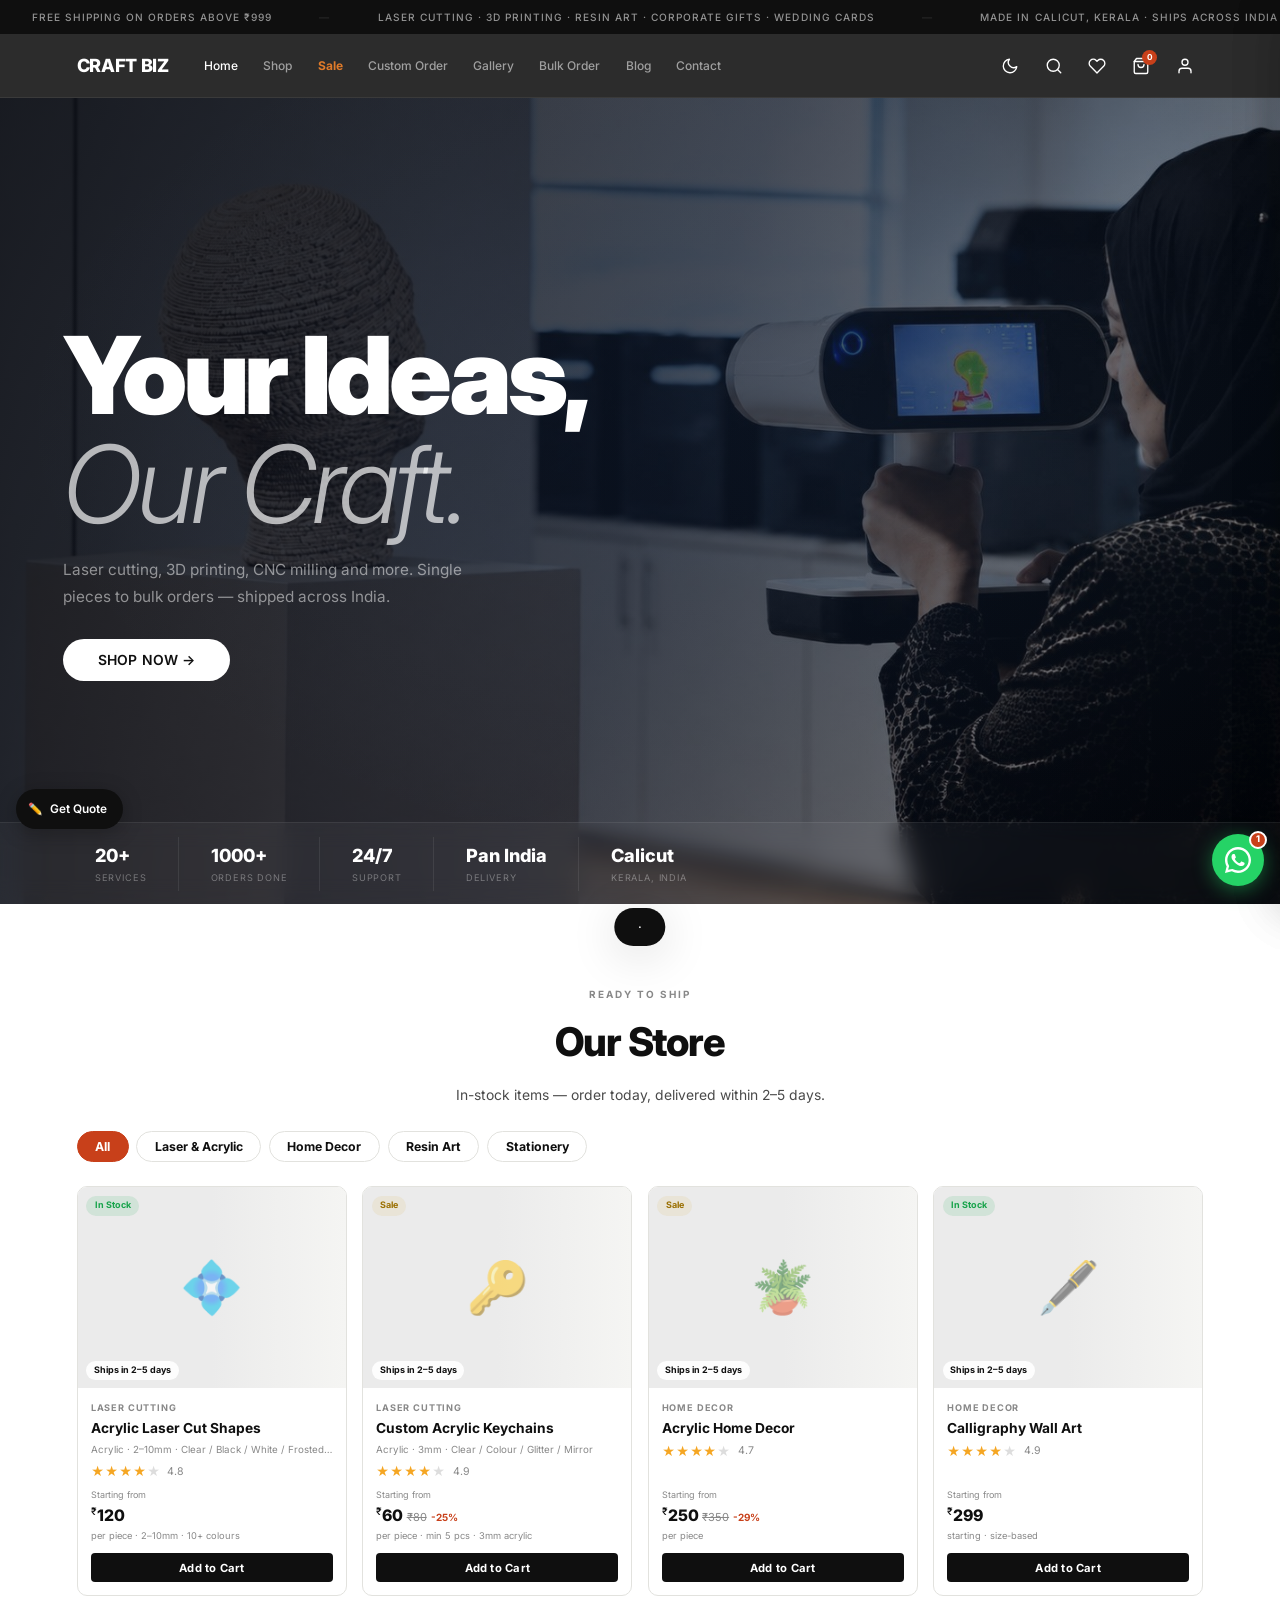
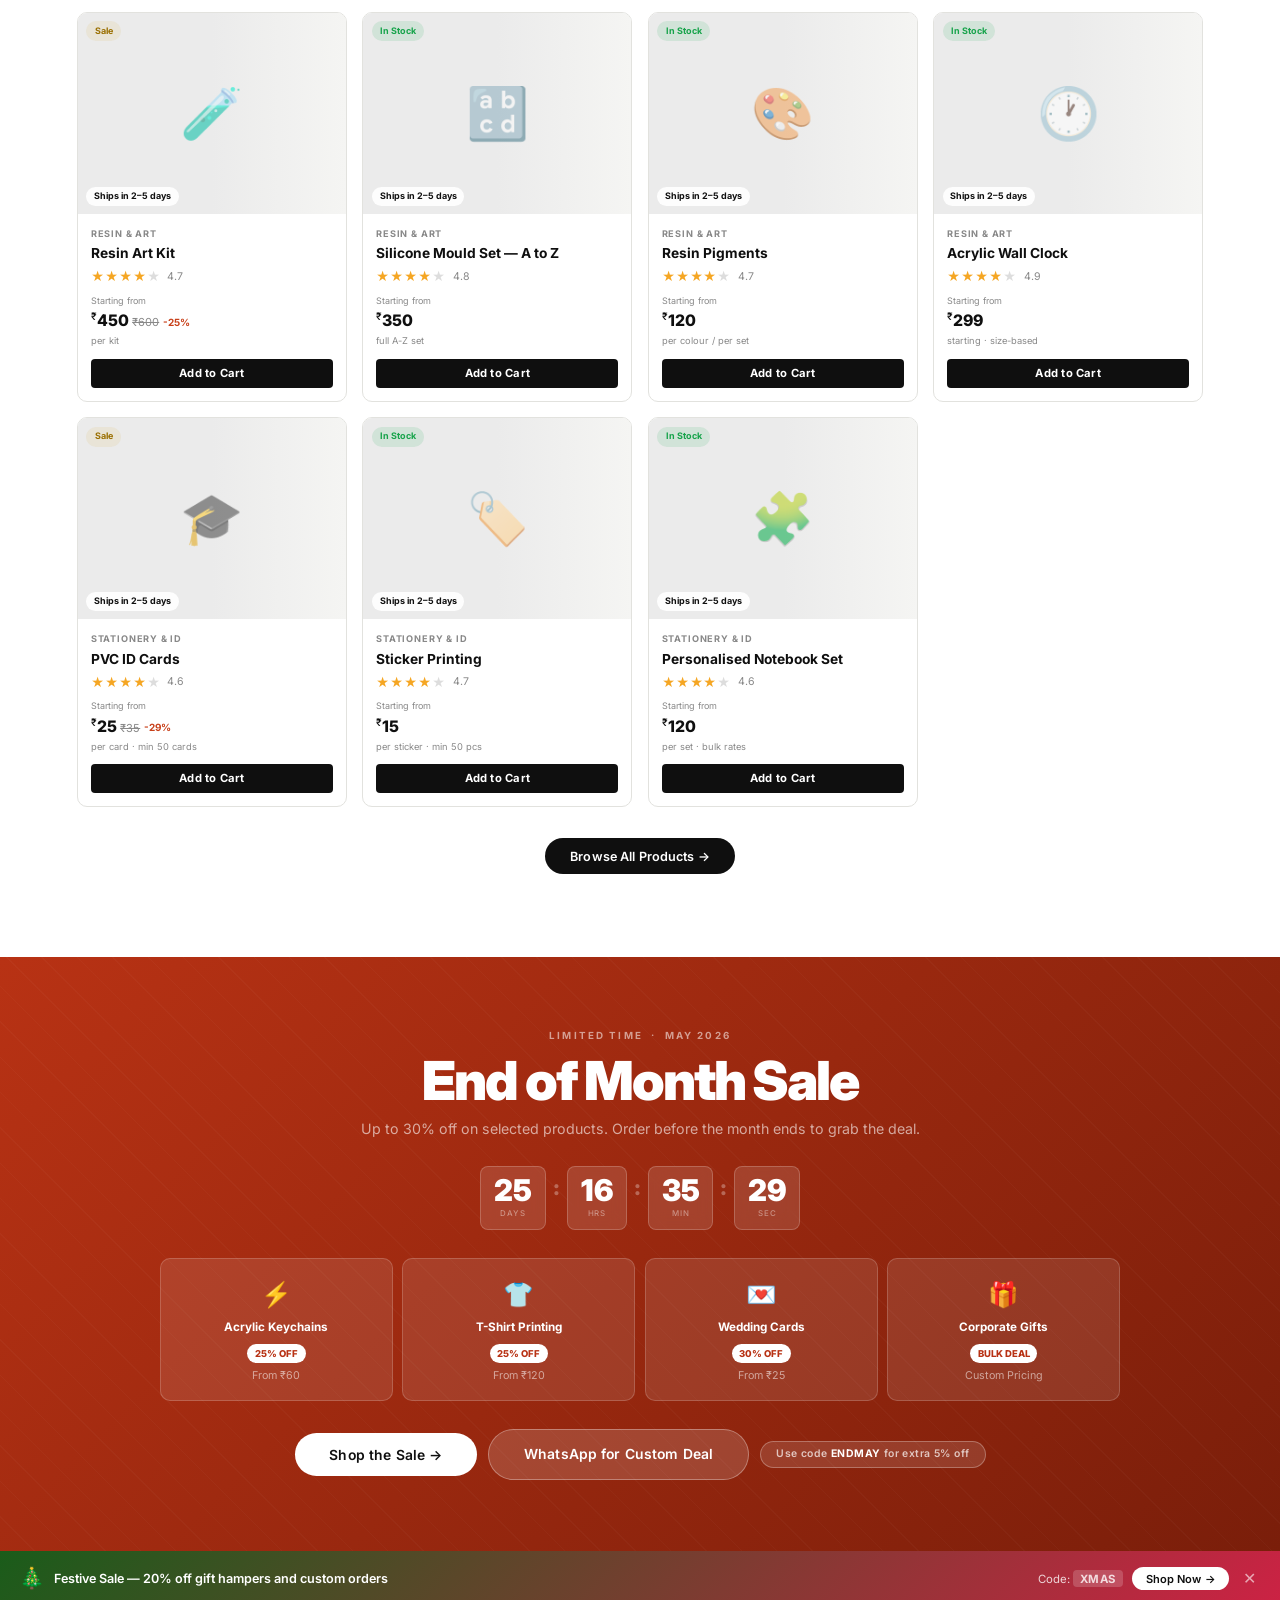
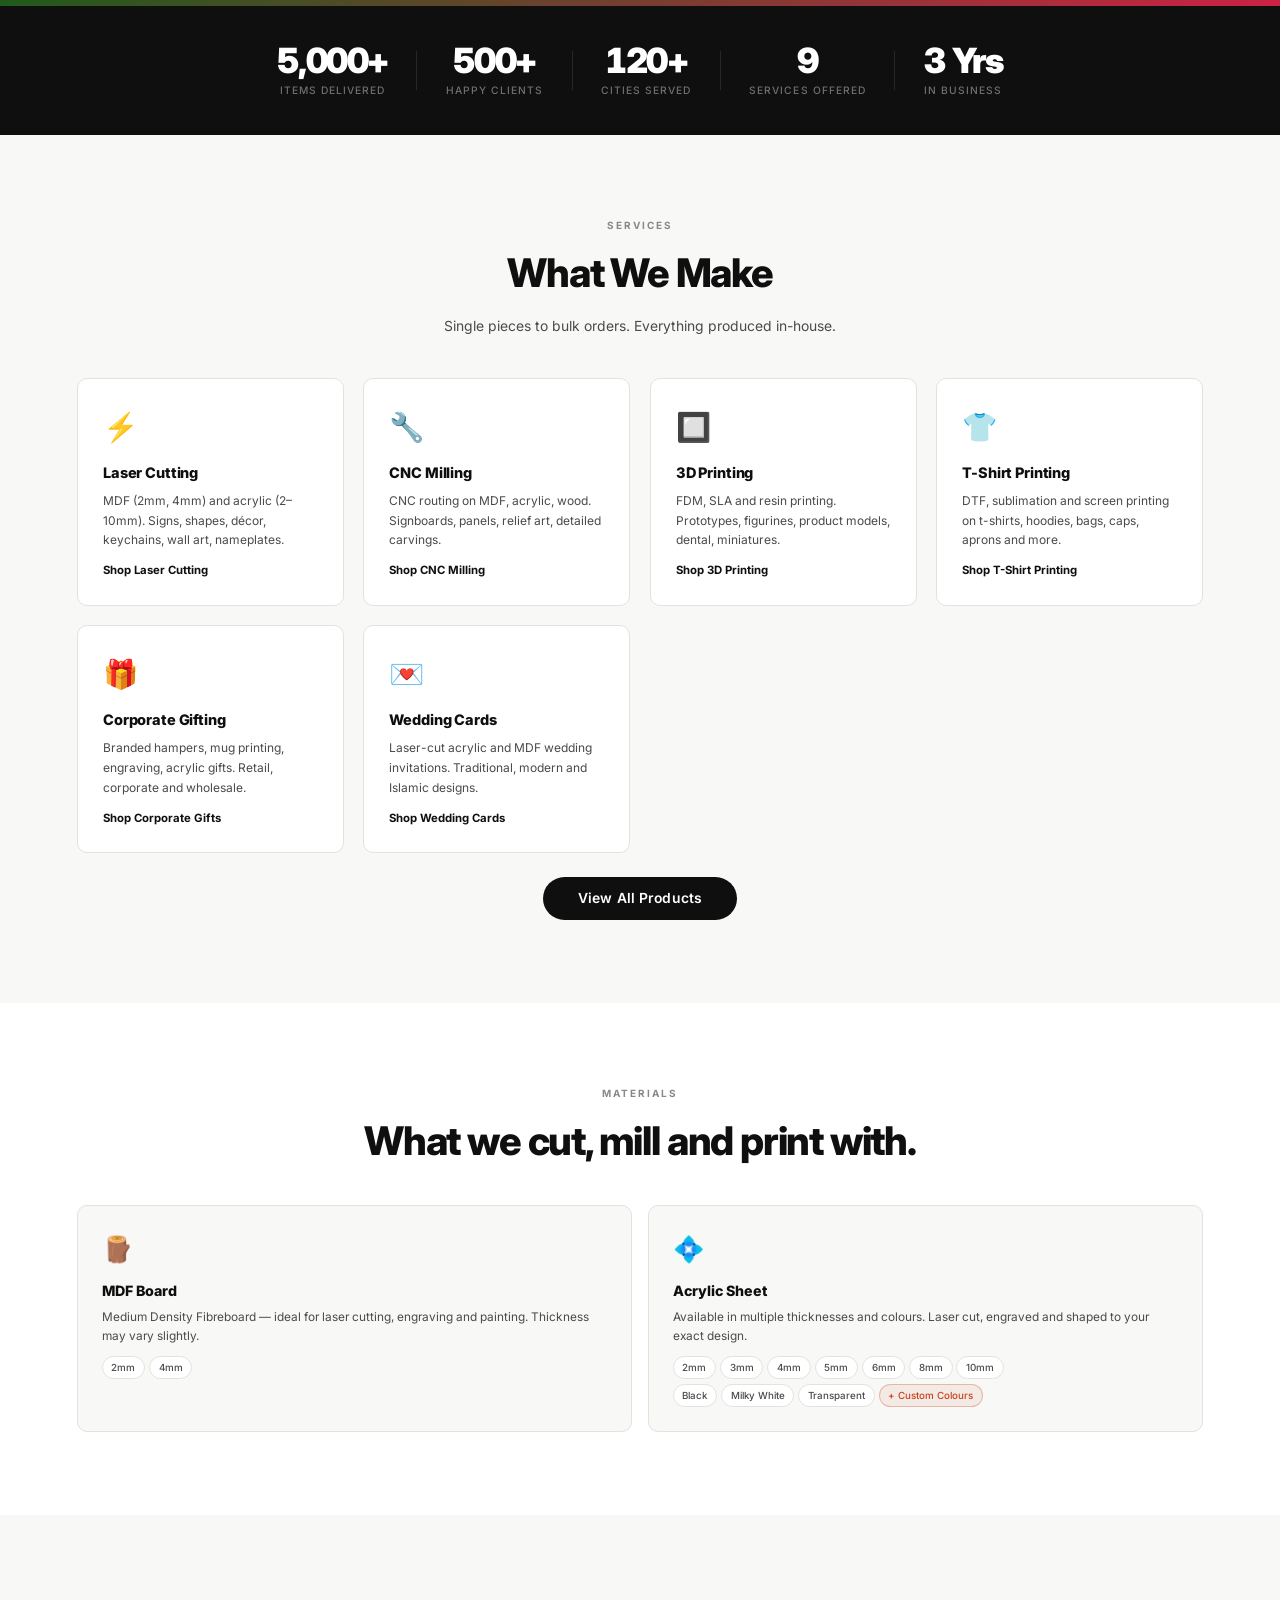
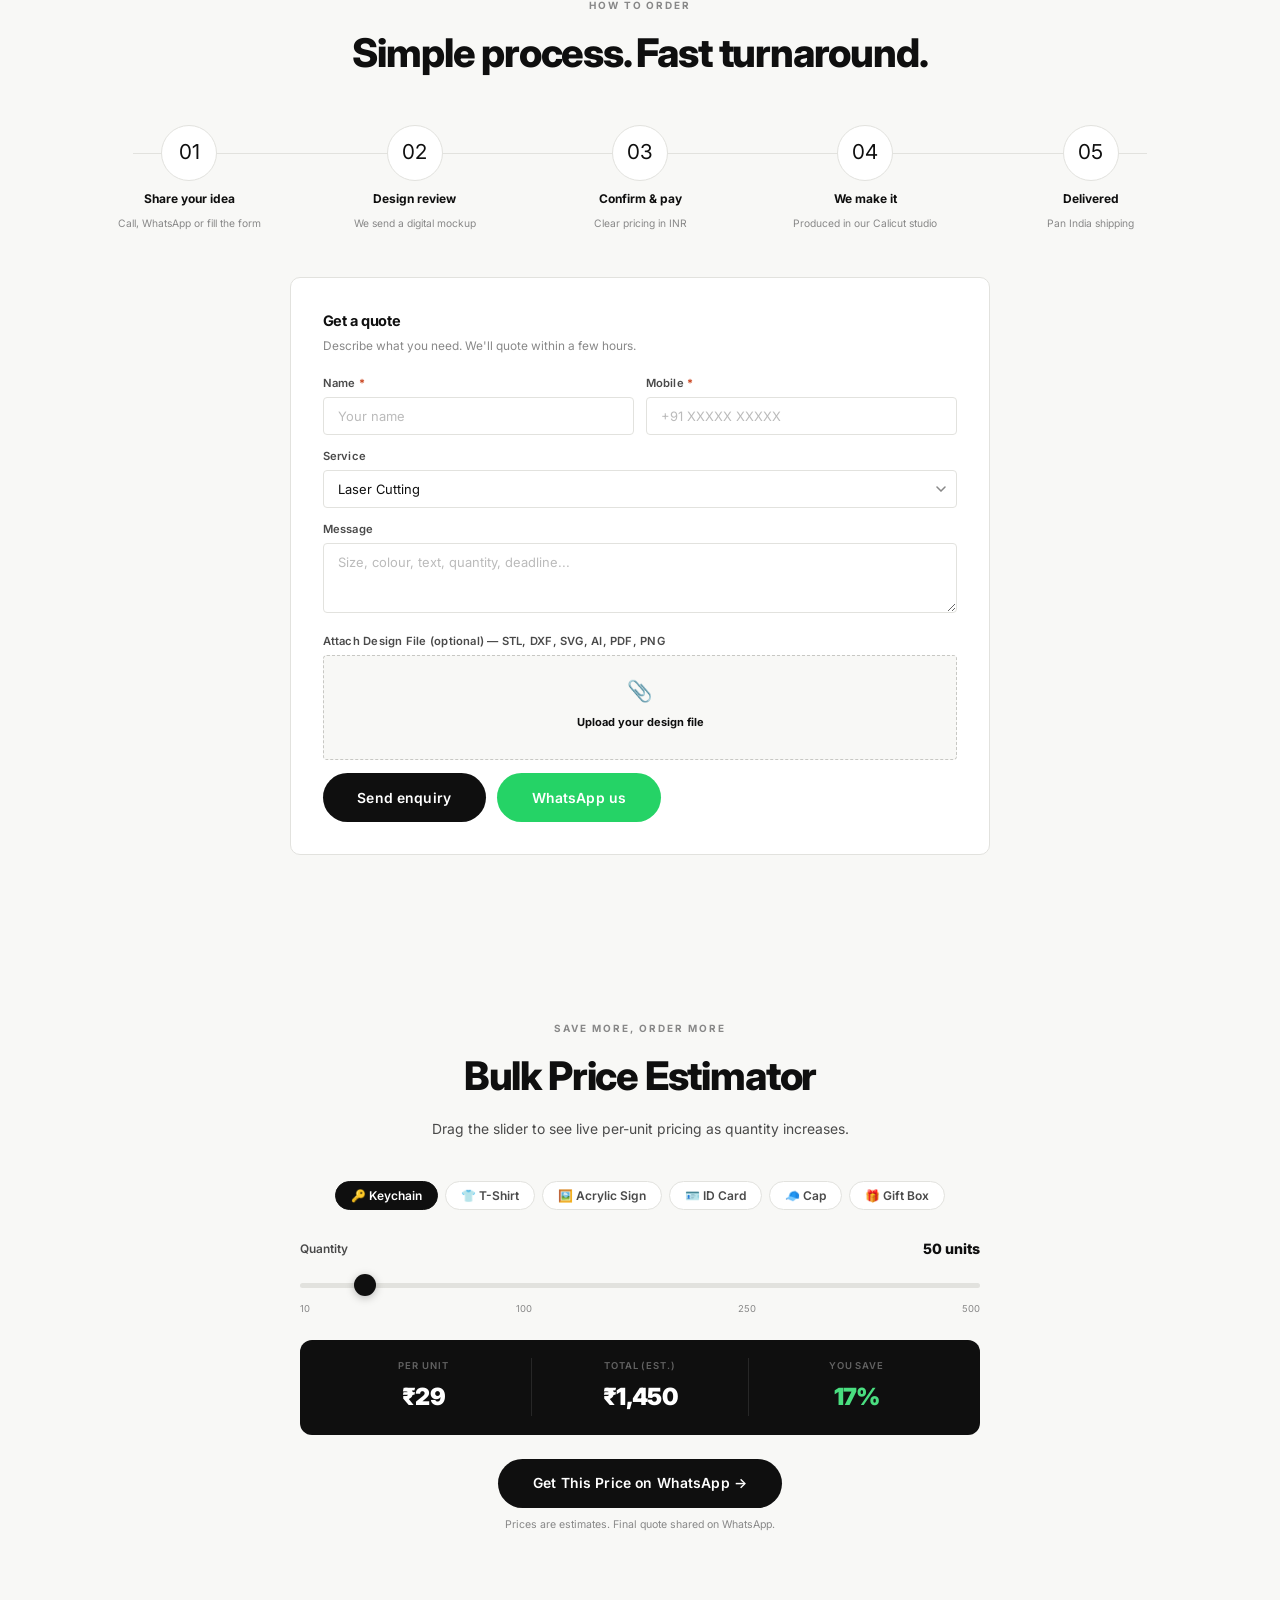
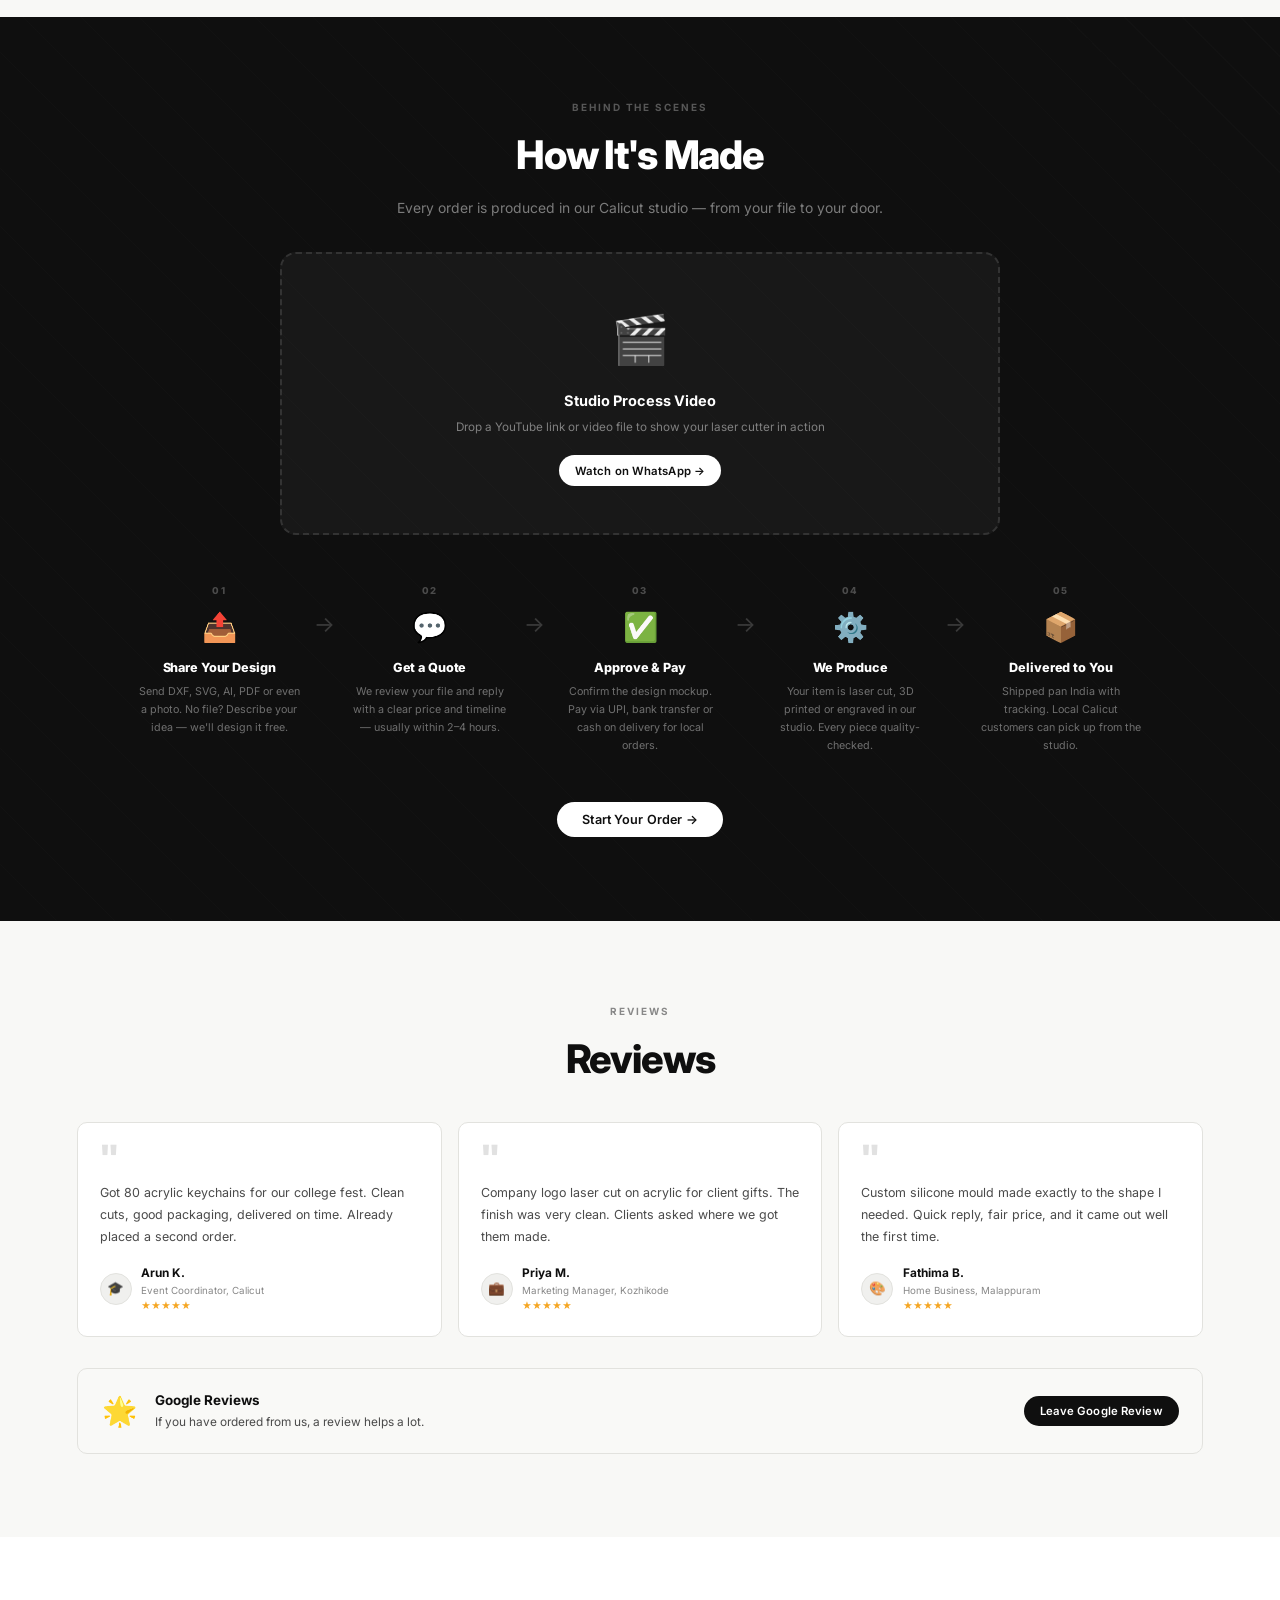
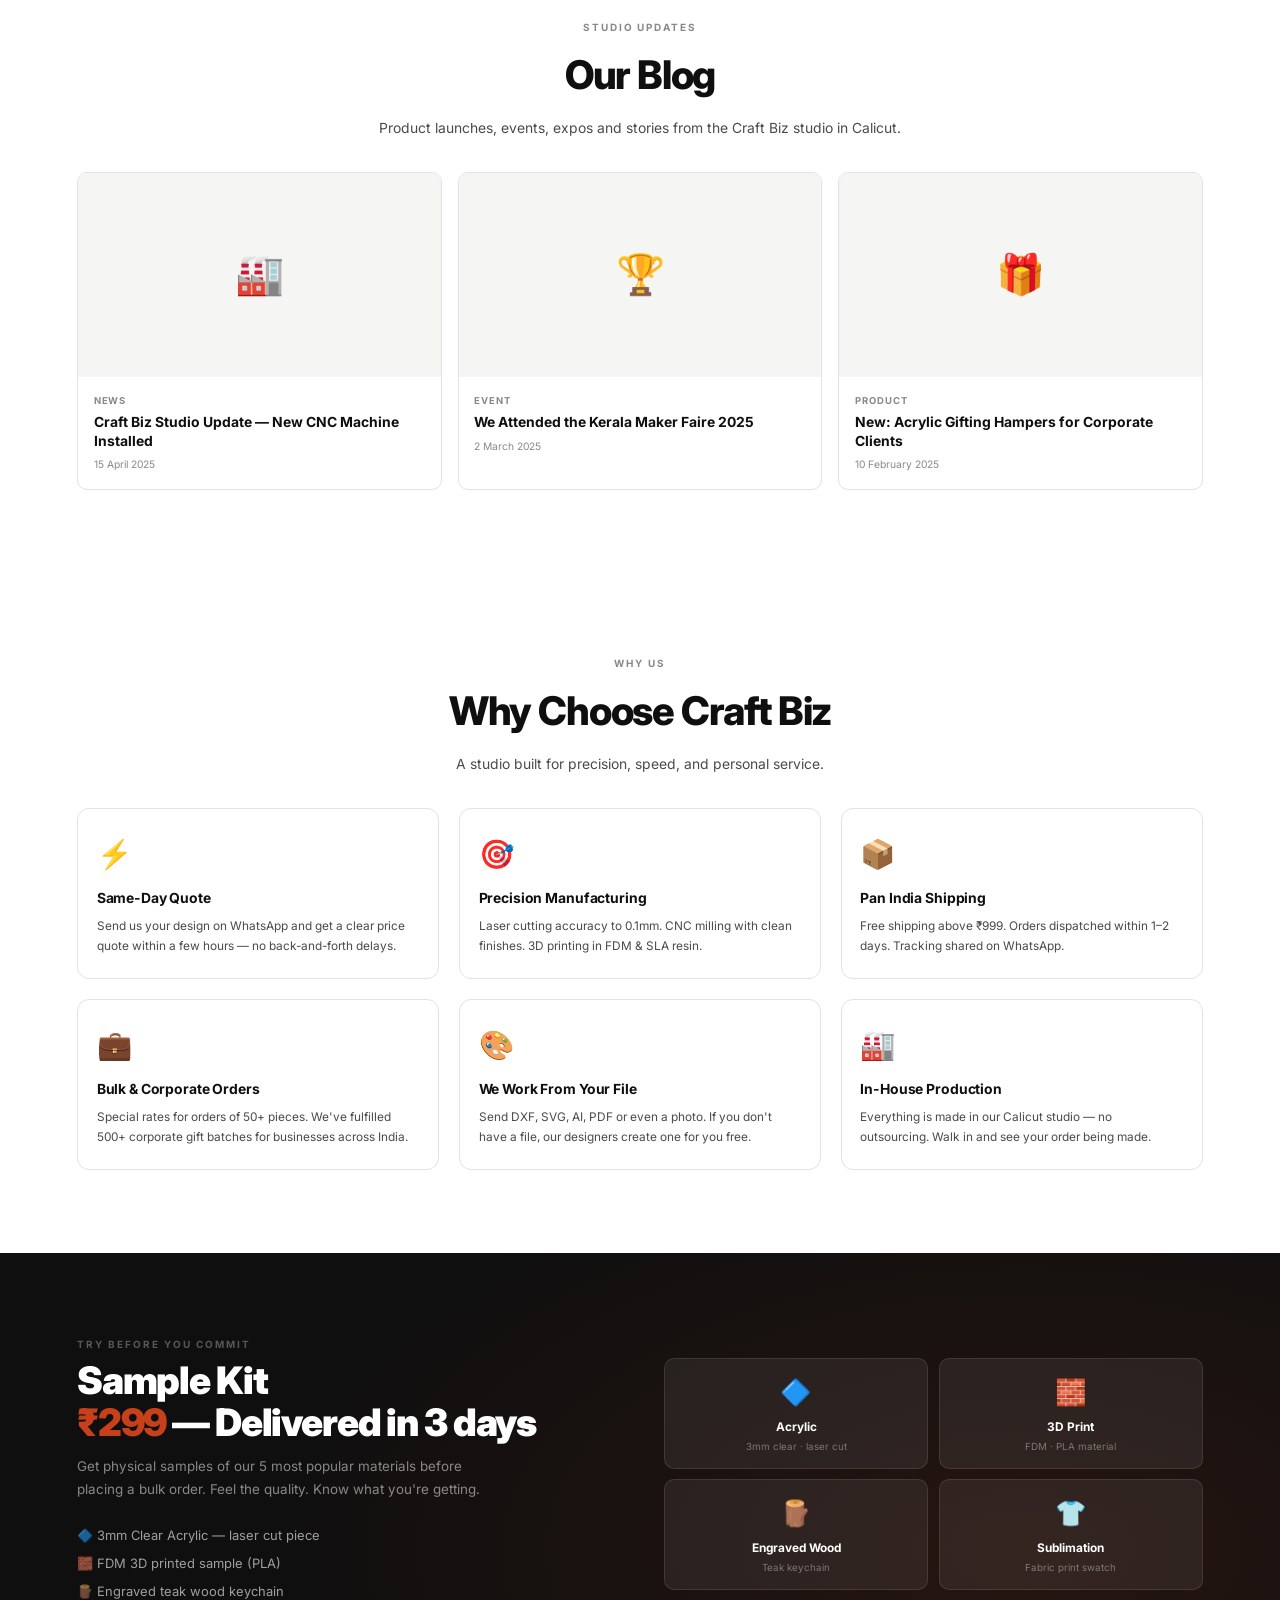
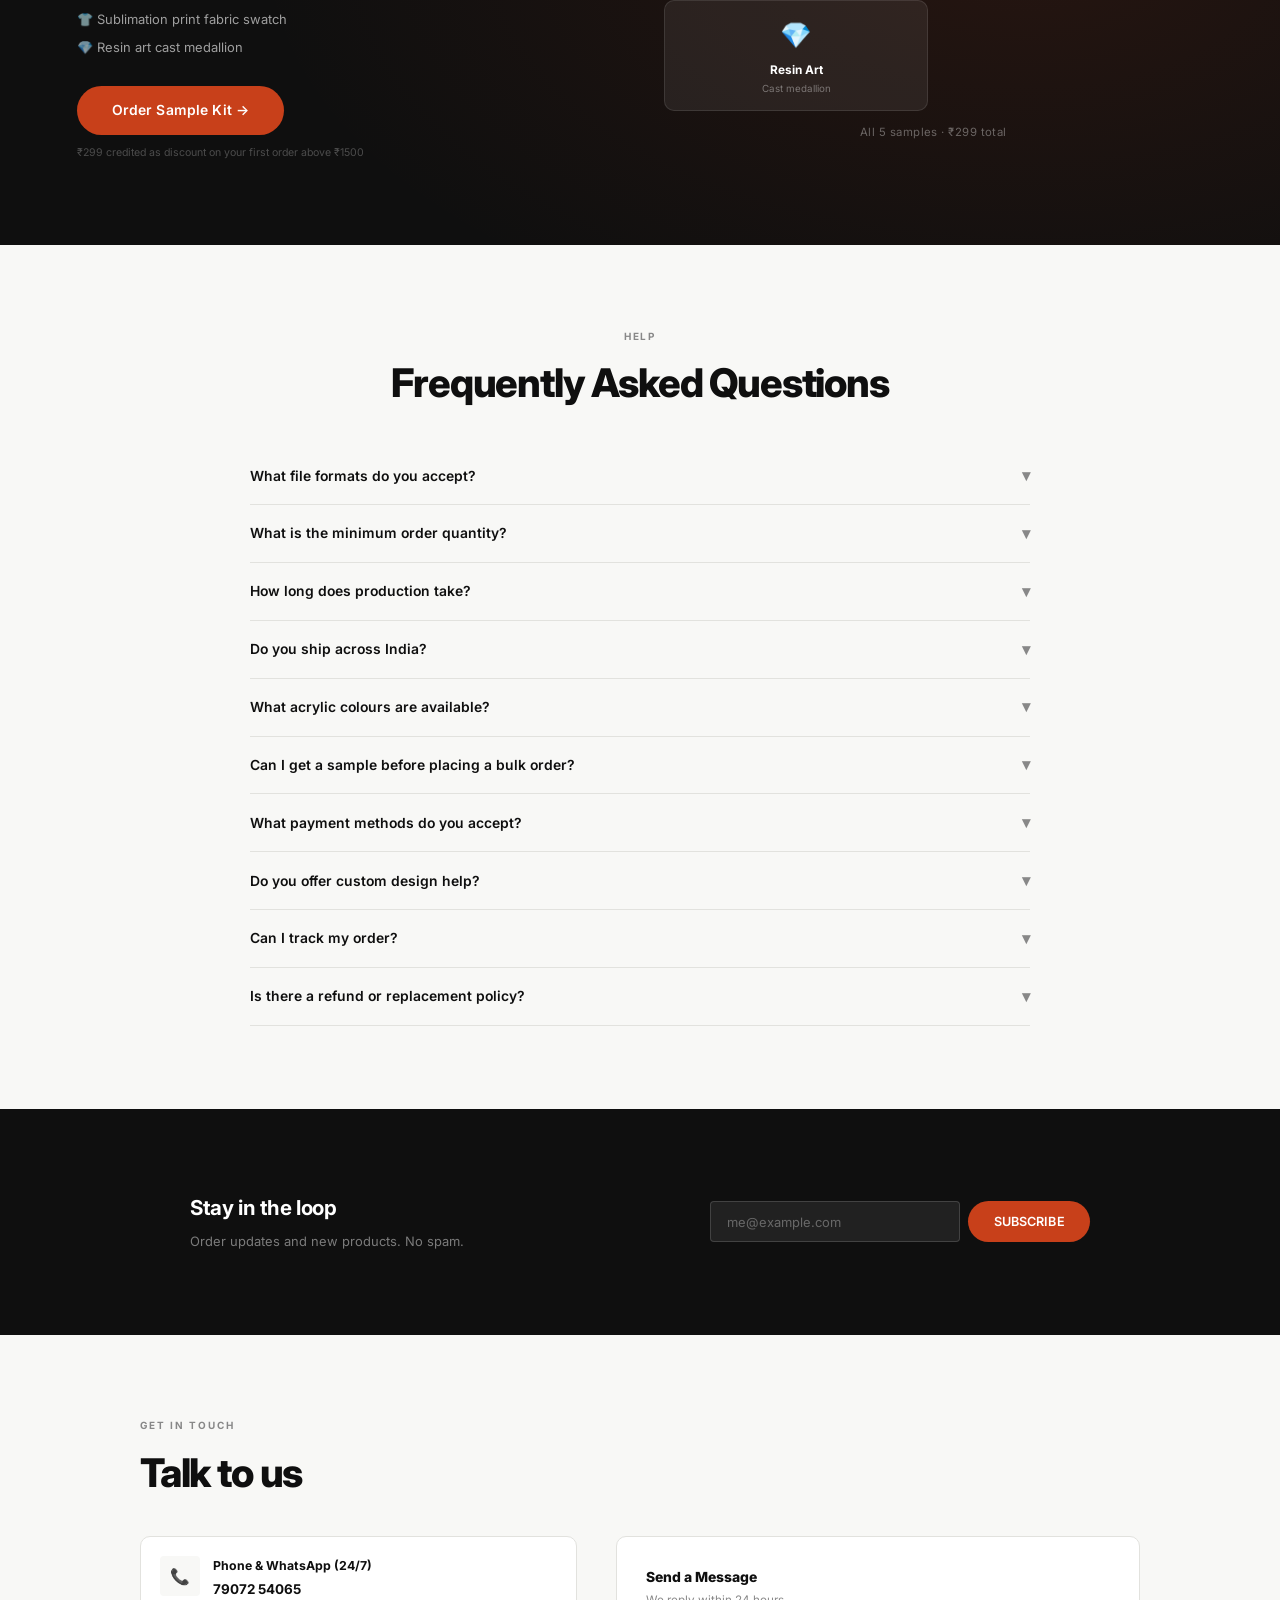
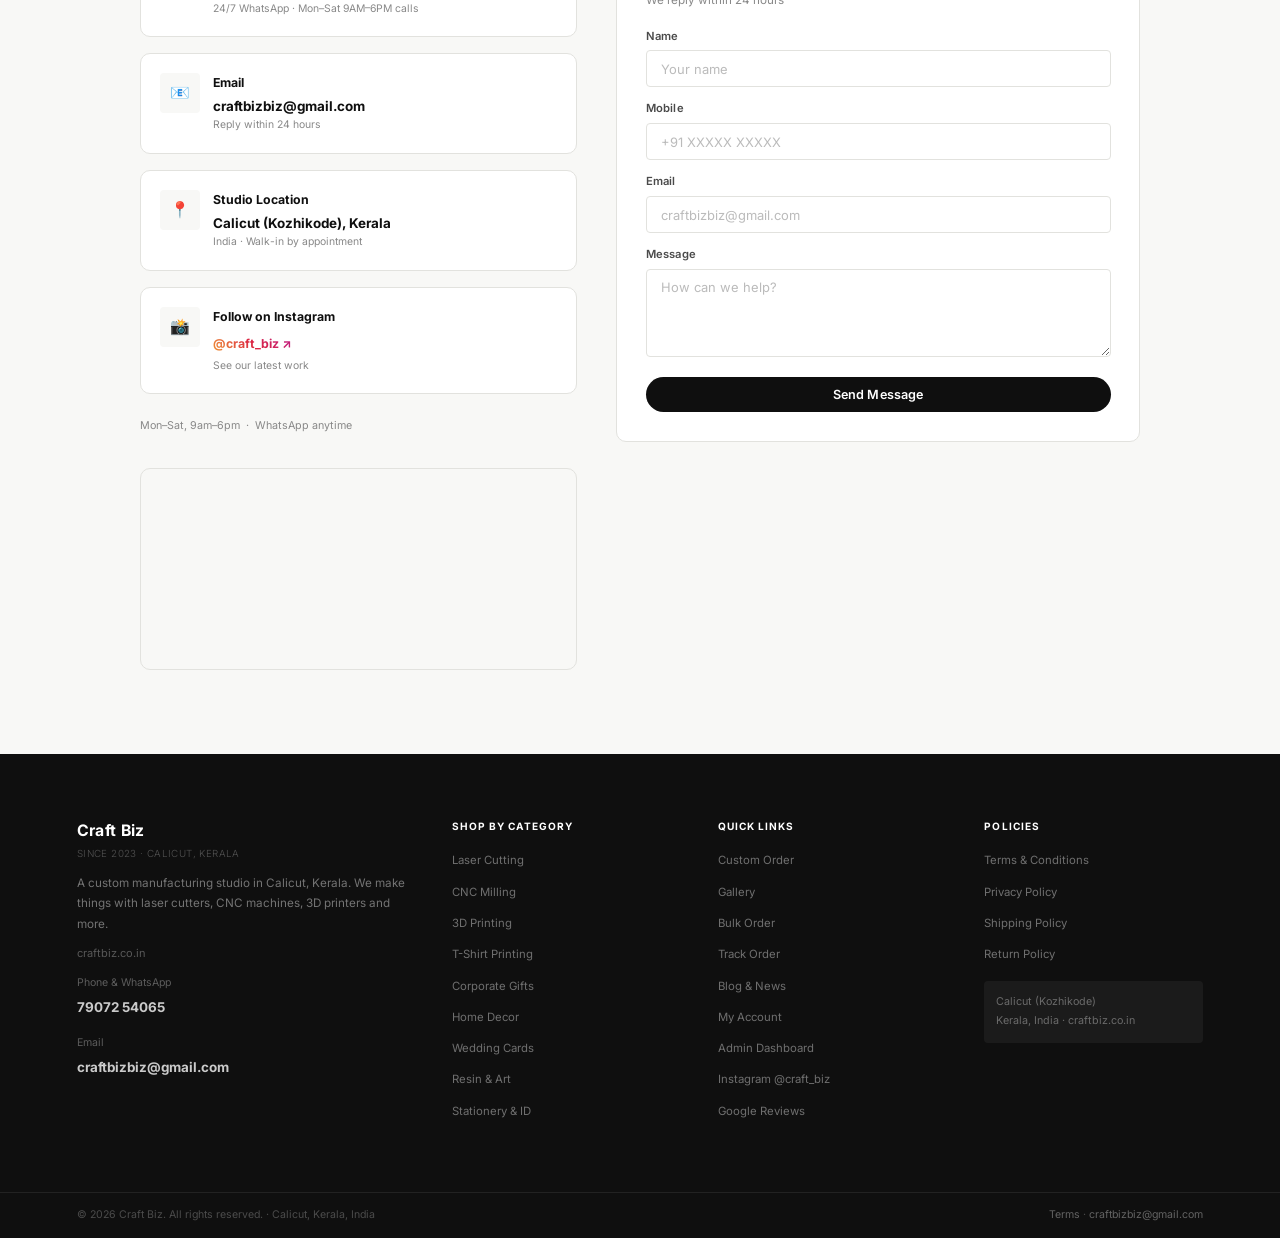
==== commit cbe77868: "finalise: year rollover, copyright, terms date & order IDs to 2026 - Copyright footer: 2025 → 2026 -" ====
--- a/index.html
+++ b/index.html
@@ -241,7 +241,7 @@
       <div class="conf-check">✅</div>
       <h2>Order Confirmed!</h2>
       <p>Thank you! Your order is received and we are on it.</p>
-      <div class="conf-ord-id" id="confOrdId">#CB-2025-001</div>
+      <div class="conf-ord-id" id="confOrdId">#CB-2026-001</div>
     </div>
     <div class="conf-inner">
       <div style="margin-bottom:1.3rem">
@@ -889,7 +889,7 @@
       </div>
     </div>
     <div class="footer-bot">
-      <span>© 2025 Craft Biz. All rights reserved. · Calicut, Kerala, India</span>
+      <span>© 2026 Craft Biz. All rights reserved. · Calicut, Kerala, India</span>
       <span><a onclick="showPage('termsPage')">Terms</a> · <a href="mailto:craftbizbiz@gmail.com">craftbizbiz@gmail.com</a></span>
     </div>
   </footer>
@@ -1452,7 +1452,7 @@
         </div>
         <div class="ad-charts">
           <div class="ad-card">
-            <div class="ad-chdr"><h3>Monthly Revenue (₹)</h3><select class="ad-csel"><option>2025</option><option>2024</option></select></div>
+            <div class="ad-chdr"><h3>Monthly Revenue (₹)</h3><select class="ad-csel"><option>2026</option><option>2025</option><option>2024</option></select></div>
             <div class="bar-chart" id="adBar"></div>
           </div>
           <div class="ad-card">
@@ -1600,7 +1600,7 @@
   </nav>
   <div class="terms-body">
     <h1>Terms &amp; Conditions</h1>
-    <div class="updated">Last updated: January 2025 · craftbiz.co.in · Calicut, Kerala, India</div>
+    <div class="updated">Last updated: May 2026 · craftbiz.co.in · Calicut, Kerala, India</div>
     <p>Welcome to Craft Biz. By using our website craftbiz.co.in and services, you agree to the following terms. Please read carefully before placing an order.</p>
     <h2>1. Acceptance of Terms</h2>
     <p>By accessing craftbiz.co.in, you agree to comply with and be bound by these Terms and Conditions. If you disagree, please do not use our services.</p>
@@ -2781,7 +2781,7 @@
 /* ─── ORDER CONFIRM ─── */
 function renderConfirmation(savedCart,savedCoupon){
   var oi=document.getElementById("confOrdId");
-  if(oi)oi.textContent="#CB-2025-00"+Math.floor(Math.random()*900+100);
+  if(oi)oi.textContent="#CB-2026-00"+Math.floor(Math.random()*900+100);
   var ci=document.getElementById("confItems");
   if(ci){
     var itemHtml="";
@@ -2801,7 +2801,7 @@
 function openInvoice(){
   var bc=document.getElementById("invContent");if(!bc)return;
   var sub=cart.length?getTotal():120,disc=couponOk?Math.round(sub*.1):0,gst=Math.round((sub-disc)*.18),tot=sub-disc+gst;
-  var ordId="#CB-2025-00"+Math.floor(Math.random()*900+100);
+  var ordId="#CB-2026-00"+Math.floor(Math.random()*900+100);
   var today=new Date().toLocaleDateString("en-IN",{day:"2-digit",month:"short",year:"numeric"});
   var ckName=document.getElementById("ck-name");var custName=ckName&&ckName.value?ckName.value:"Customer";
   /* ── dark header ── */
@@ -3290,7 +3290,7 @@
     <div class="ov-body" style="padding:1.5rem">
       <p style="font-size:.8rem;color:var(--mid);margin-bottom:1.2rem;line-height:1.7">Enter your registered mobile number or the order ID we sent you on WhatsApp. We'll open a direct chat to give you a live update.</p>
       <div class="fg"><label class="fl">Mobile Number <span class="req">*</span></label><input type="tel" class="fi" id="os-phone" placeholder="+91 79072 54065" maxlength="15"></div>
-      <div class="fg" style="margin-top:.6rem"><label class="fl">Order ID (optional)</label><input type="text" class="fi" id="os-orderid" placeholder="e.g. CB-2025-0042"></div>
+      <div class="fg" style="margin-top:.6rem"><label class="fl">Order ID (optional)</label><input type="text" class="fi" id="os-orderid" placeholder="e.g. CB-2026-0042"></div>
       <button class="btn btn-dark btn-full btn-pill btn-lg" style="margin-top:1rem" onclick="checkOrderStatus()">Check on WhatsApp →</button>
       <div style="text-align:center;margin-top:1rem;font-size:.72rem;color:var(--muted)">You will be redirected to WhatsApp with your details pre-filled.</div>
     </div>
@@ -3451,7 +3451,7 @@
   <div class="modal modal-sm">
     <div class="mhdr"><h3>Track Your Order</h3><button class="xbtn" onclick="closeOv('trackOv')">✕</button></div>
     <div style="padding:1.4rem">
-      <div class="fg"><label class="fl">Order ID</label><input class="fi" id="trackId" placeholder="#CB-2025-00XXX" style="letter-spacing:.05em"></div>
+      <div class="fg"><label class="fl">Order ID</label><input class="fi" id="trackId" placeholder="#CB-2026-00XXX" style="letter-spacing:.05em"></div>
       <div class="fg"><label class="fl">Mobile Number</label><input class="fi" id="trackPhone" type="tel" placeholder="+91 79072 54065"></div>
       <button class="btn btn-dark btn-full btn-pill" onclick="trackOrder()" style="margin-bottom:1rem">Track Order →</button>
       <div id="trackResult" style="display:none">
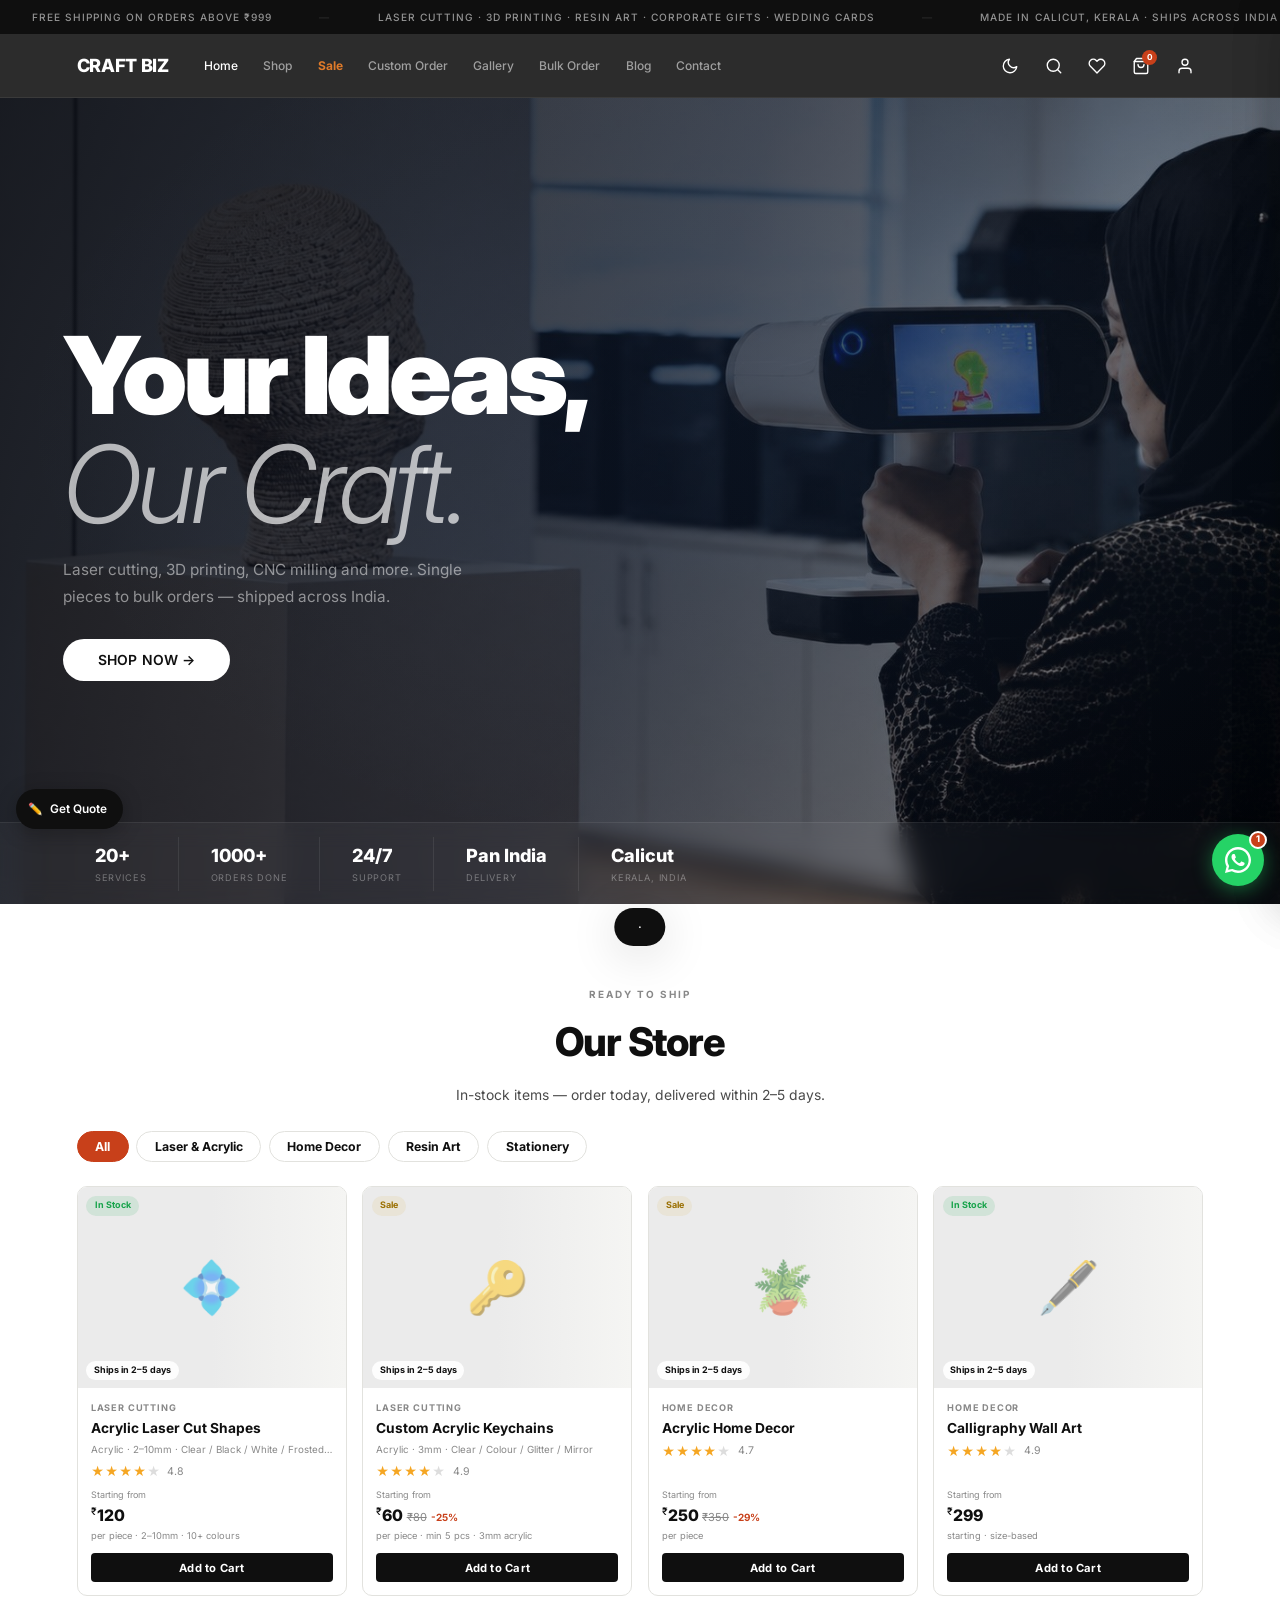
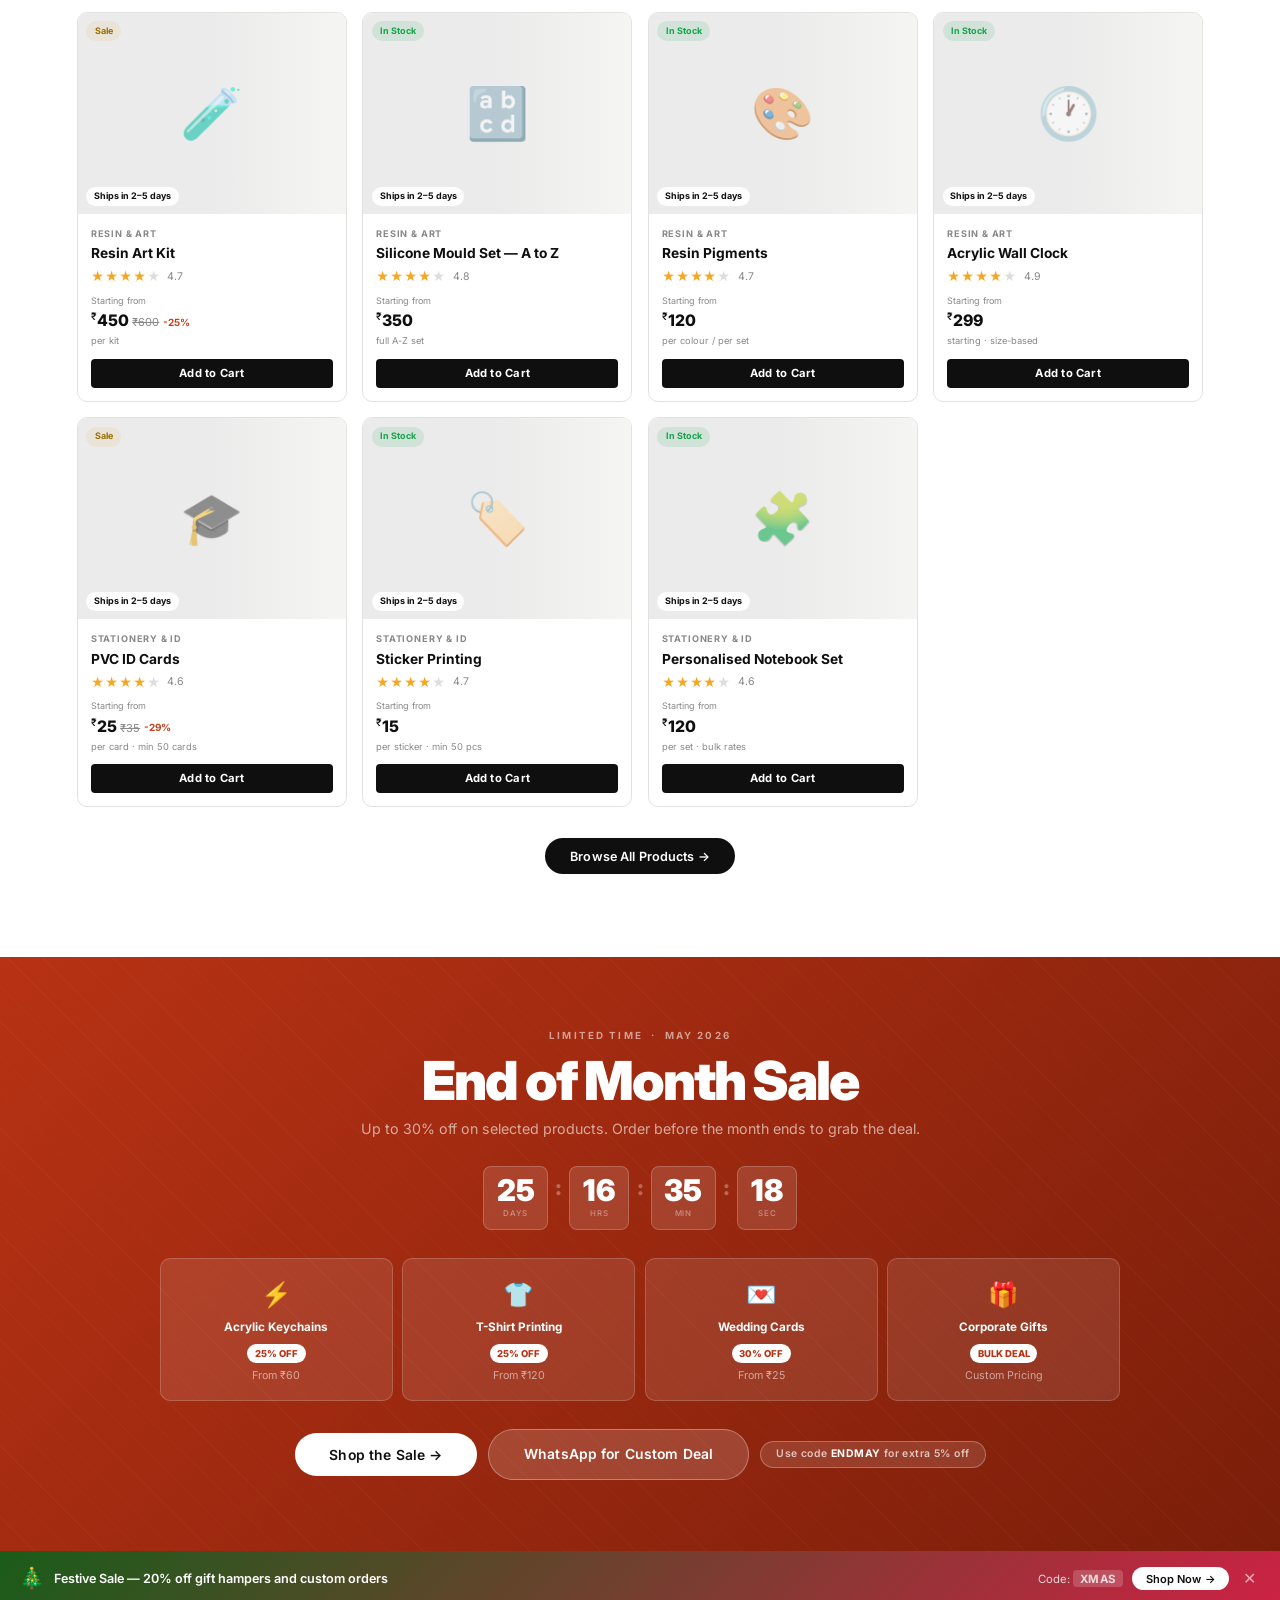
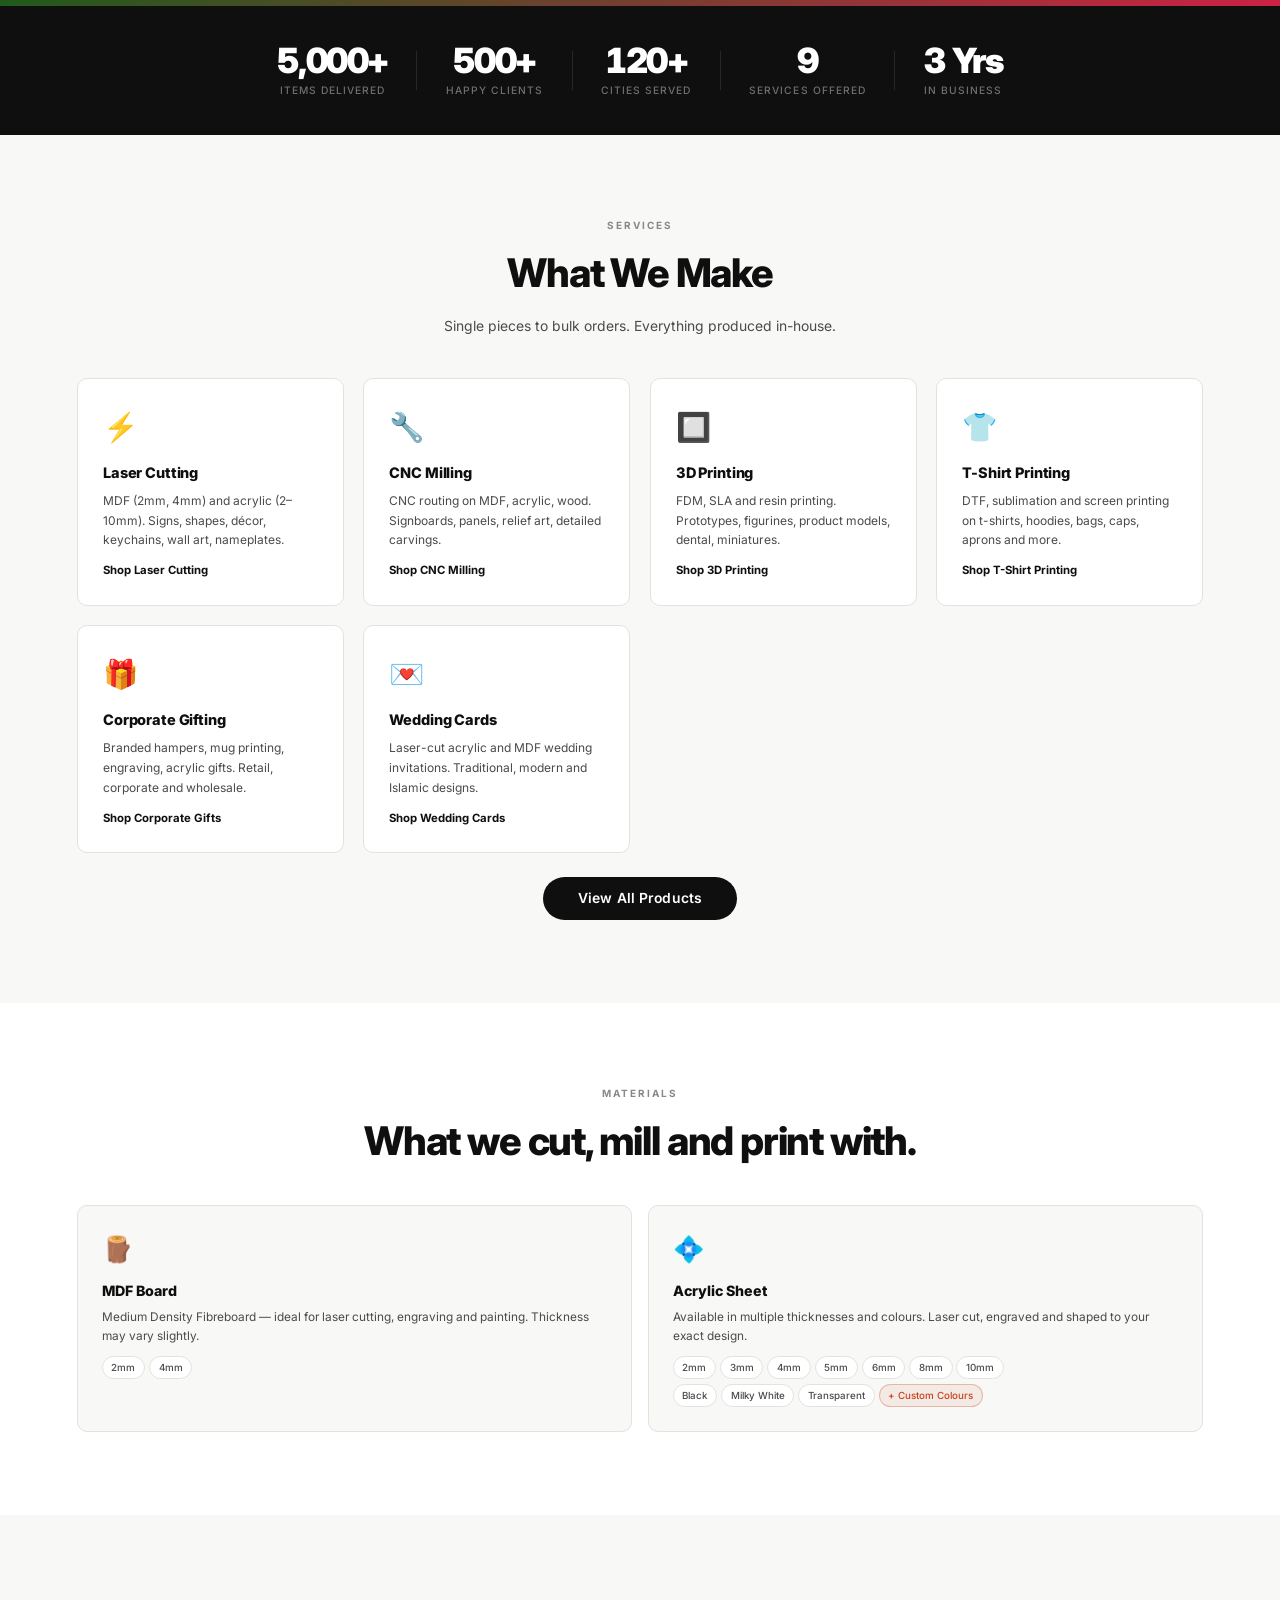
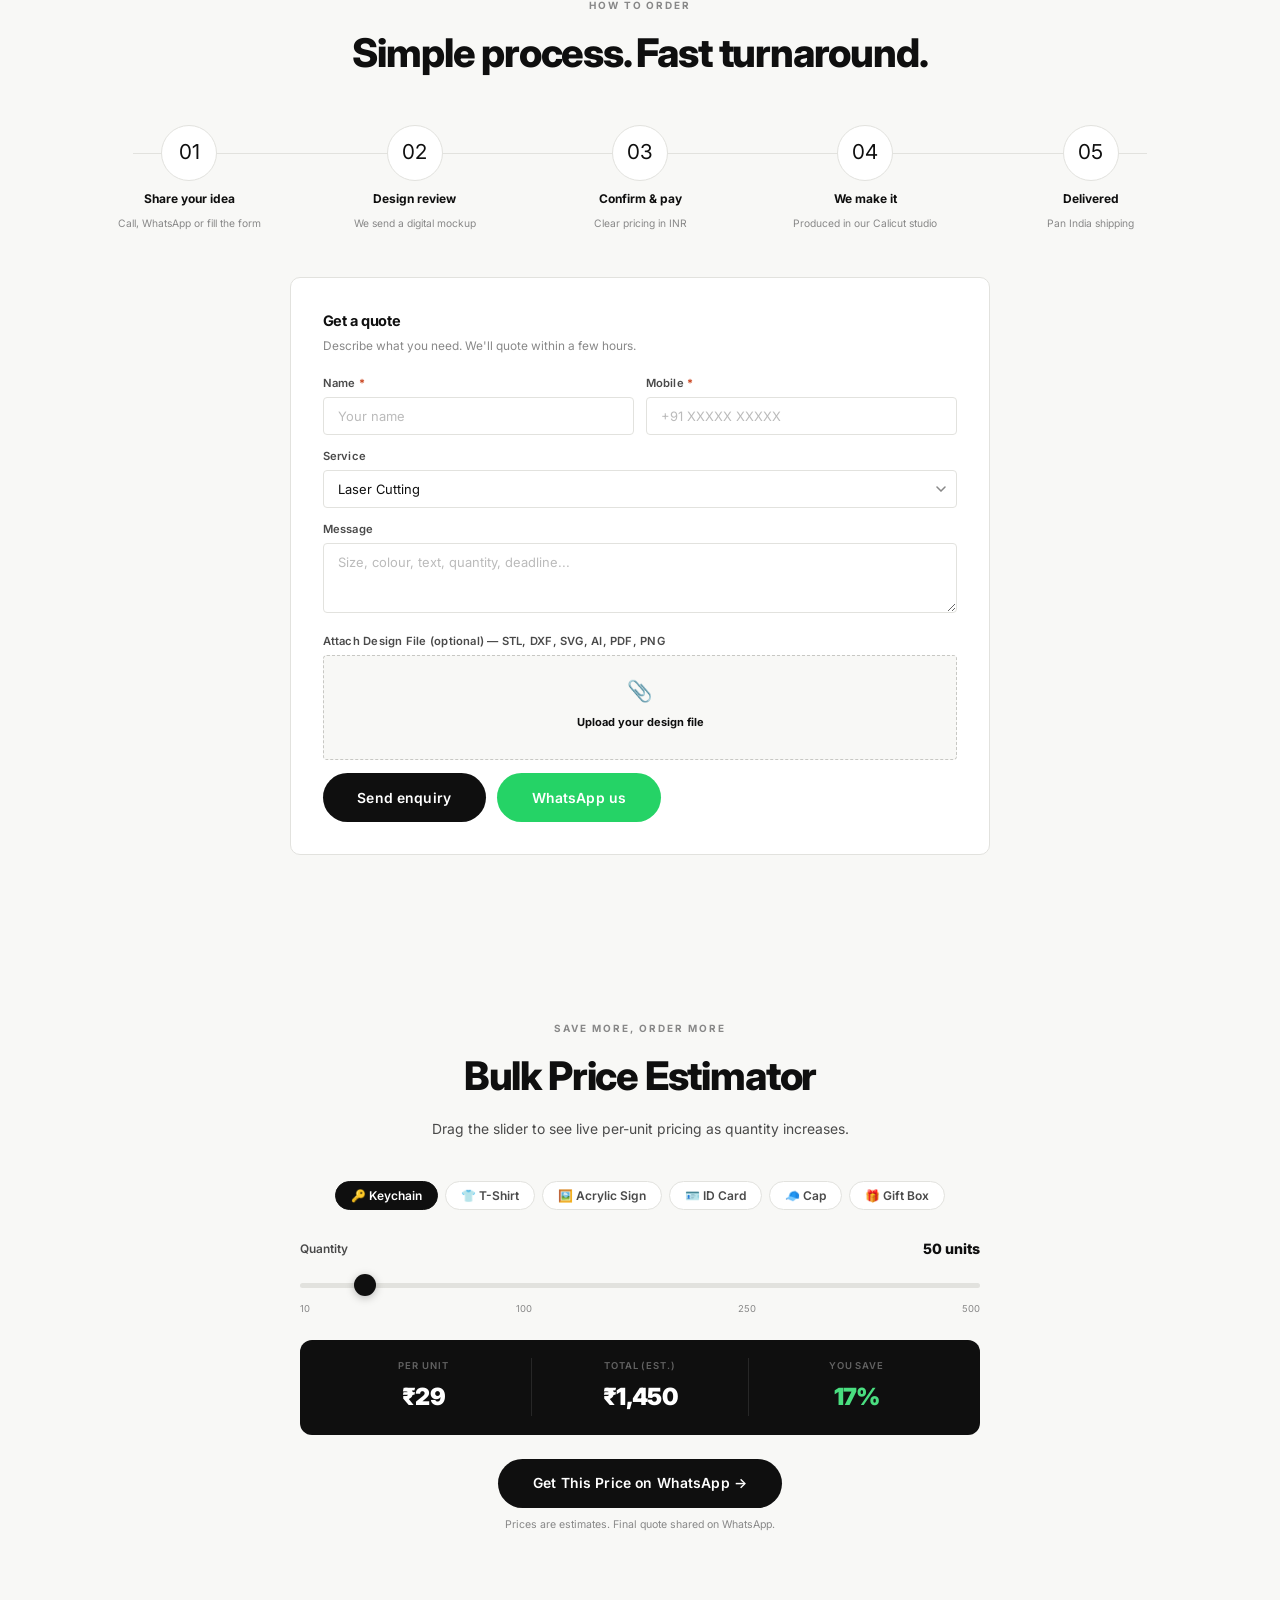
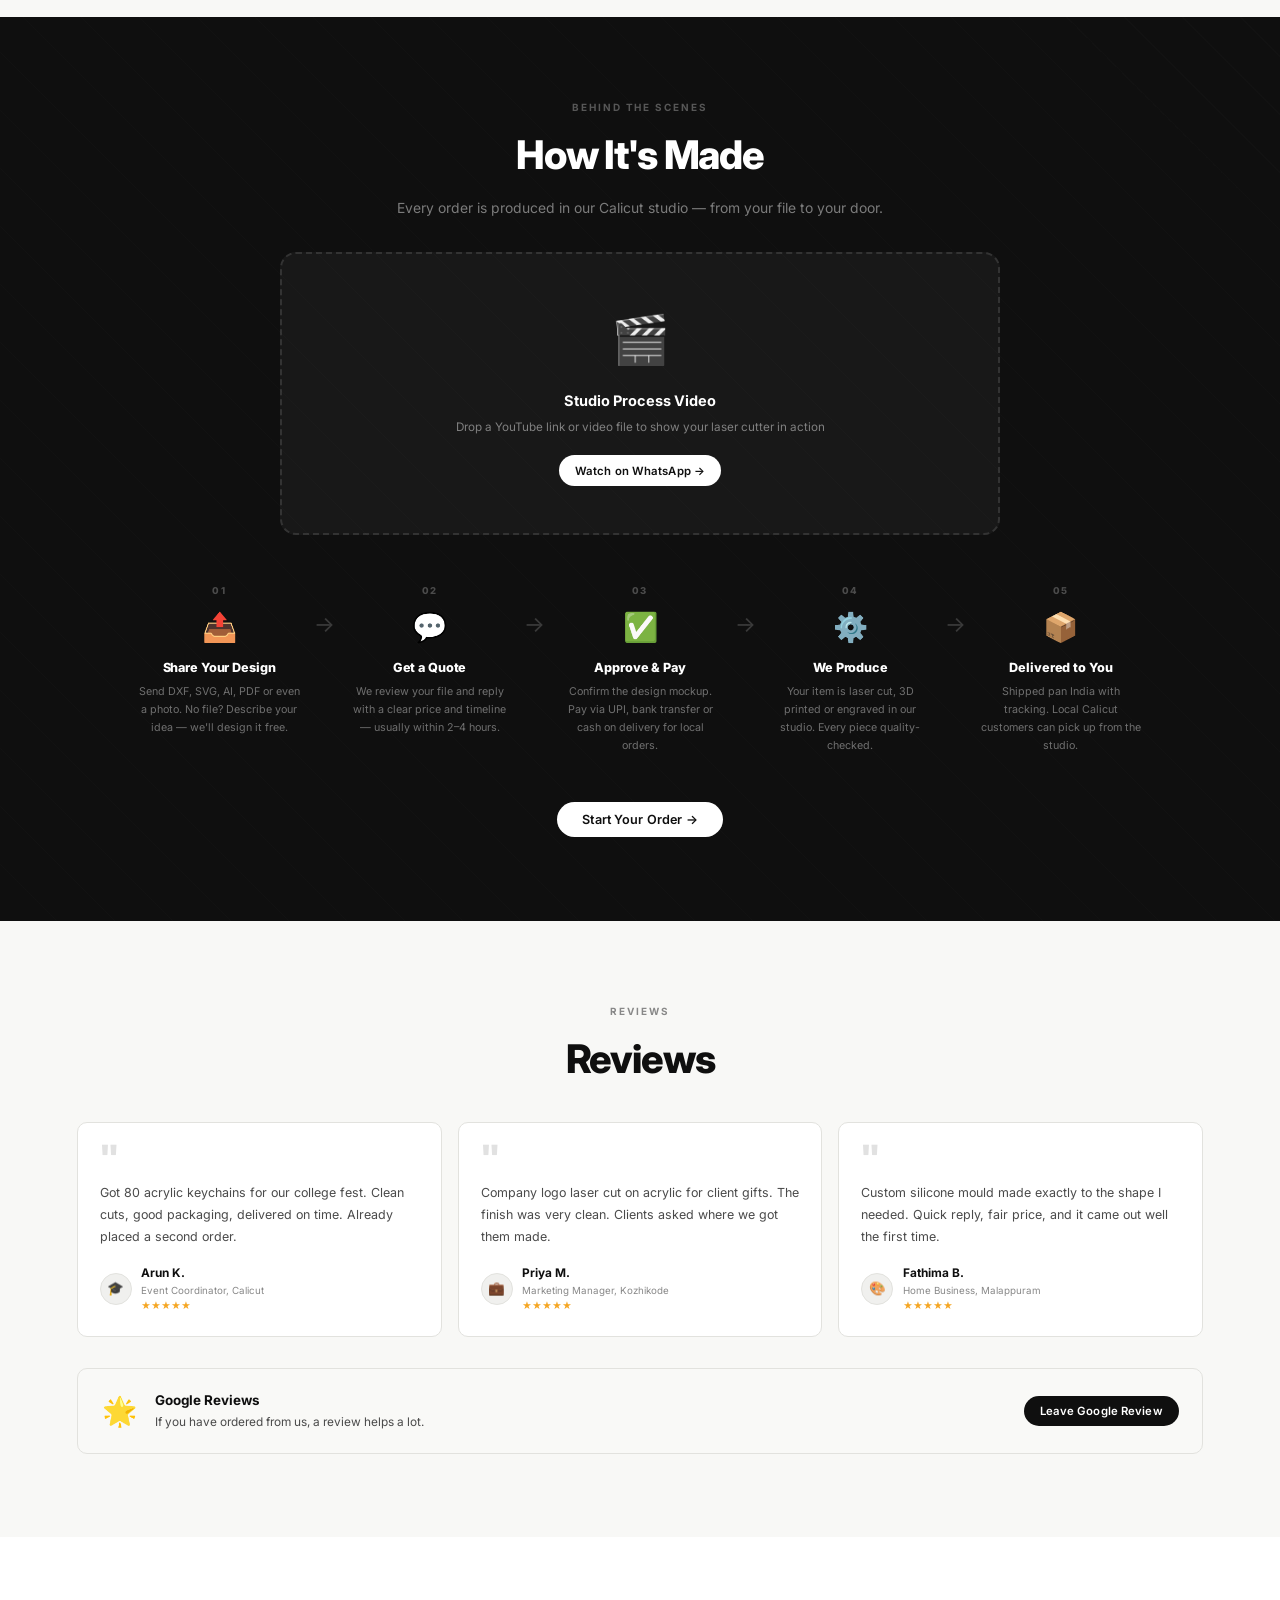
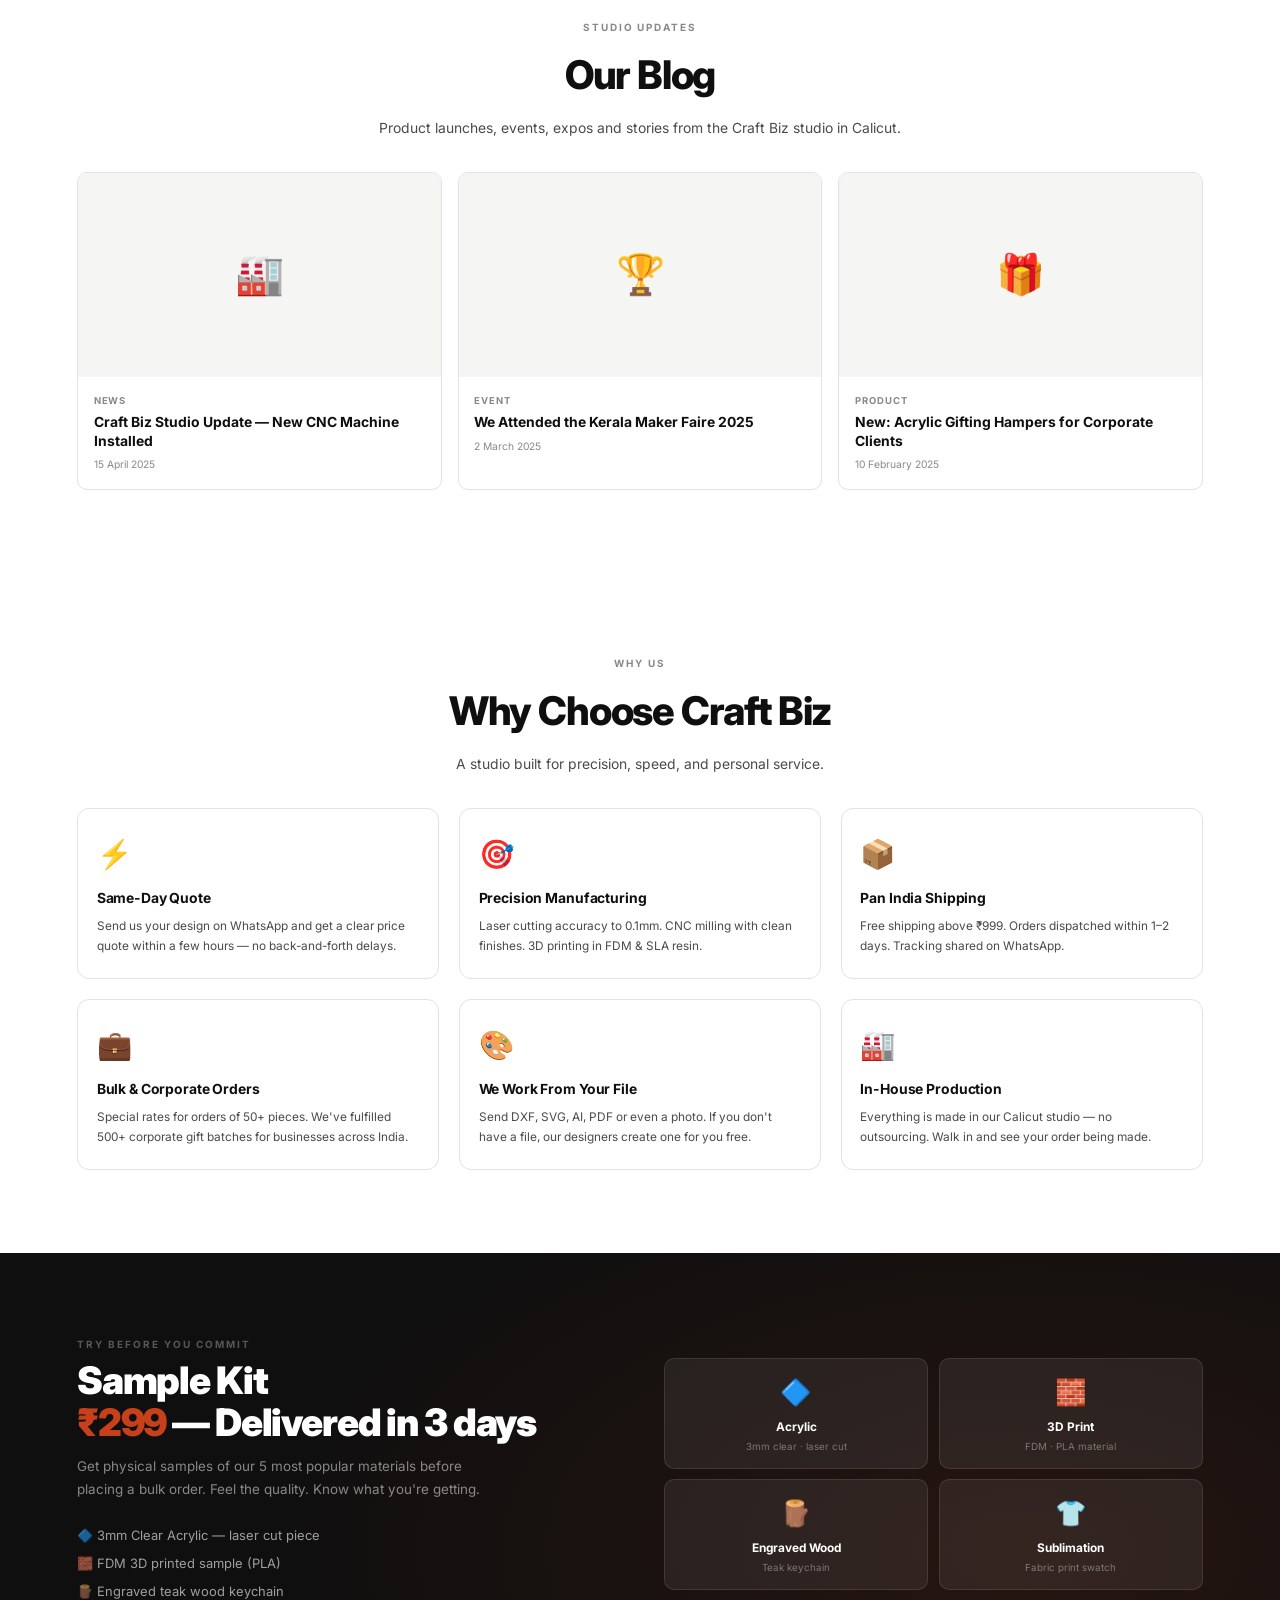
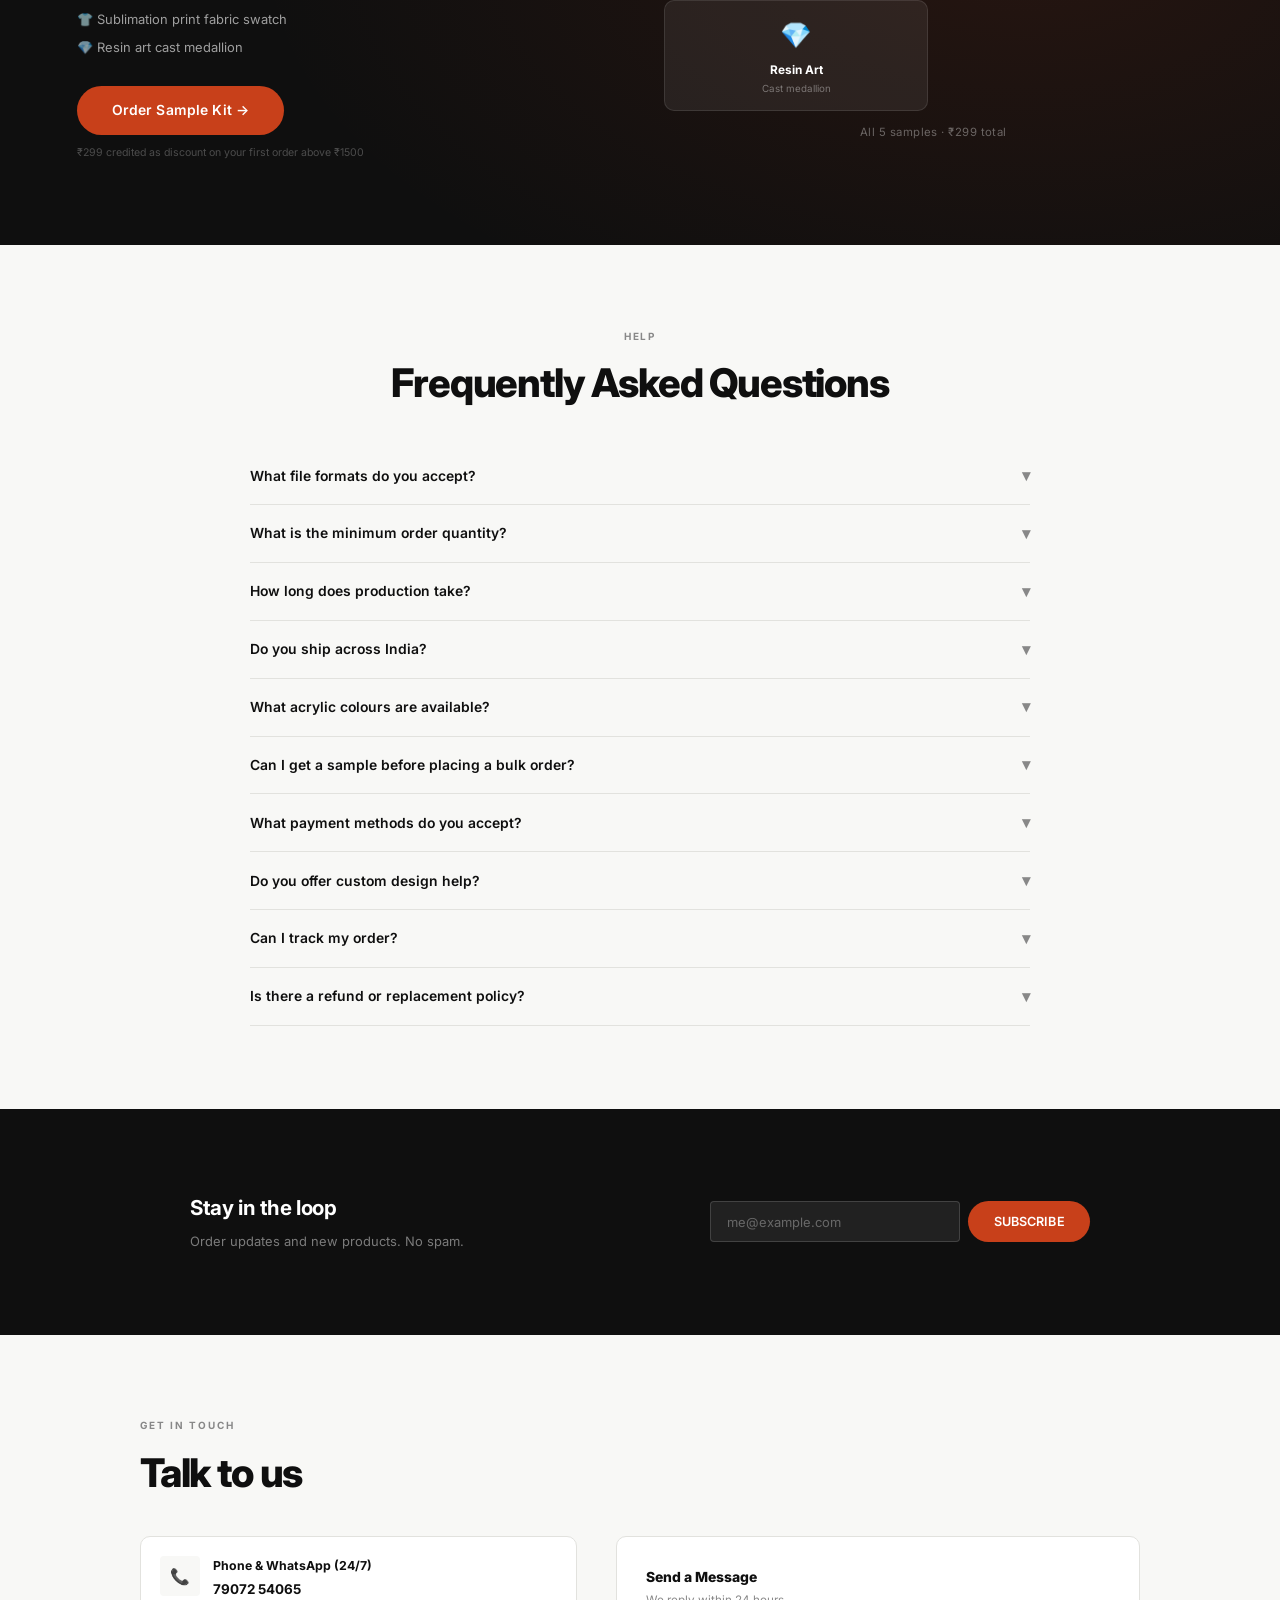
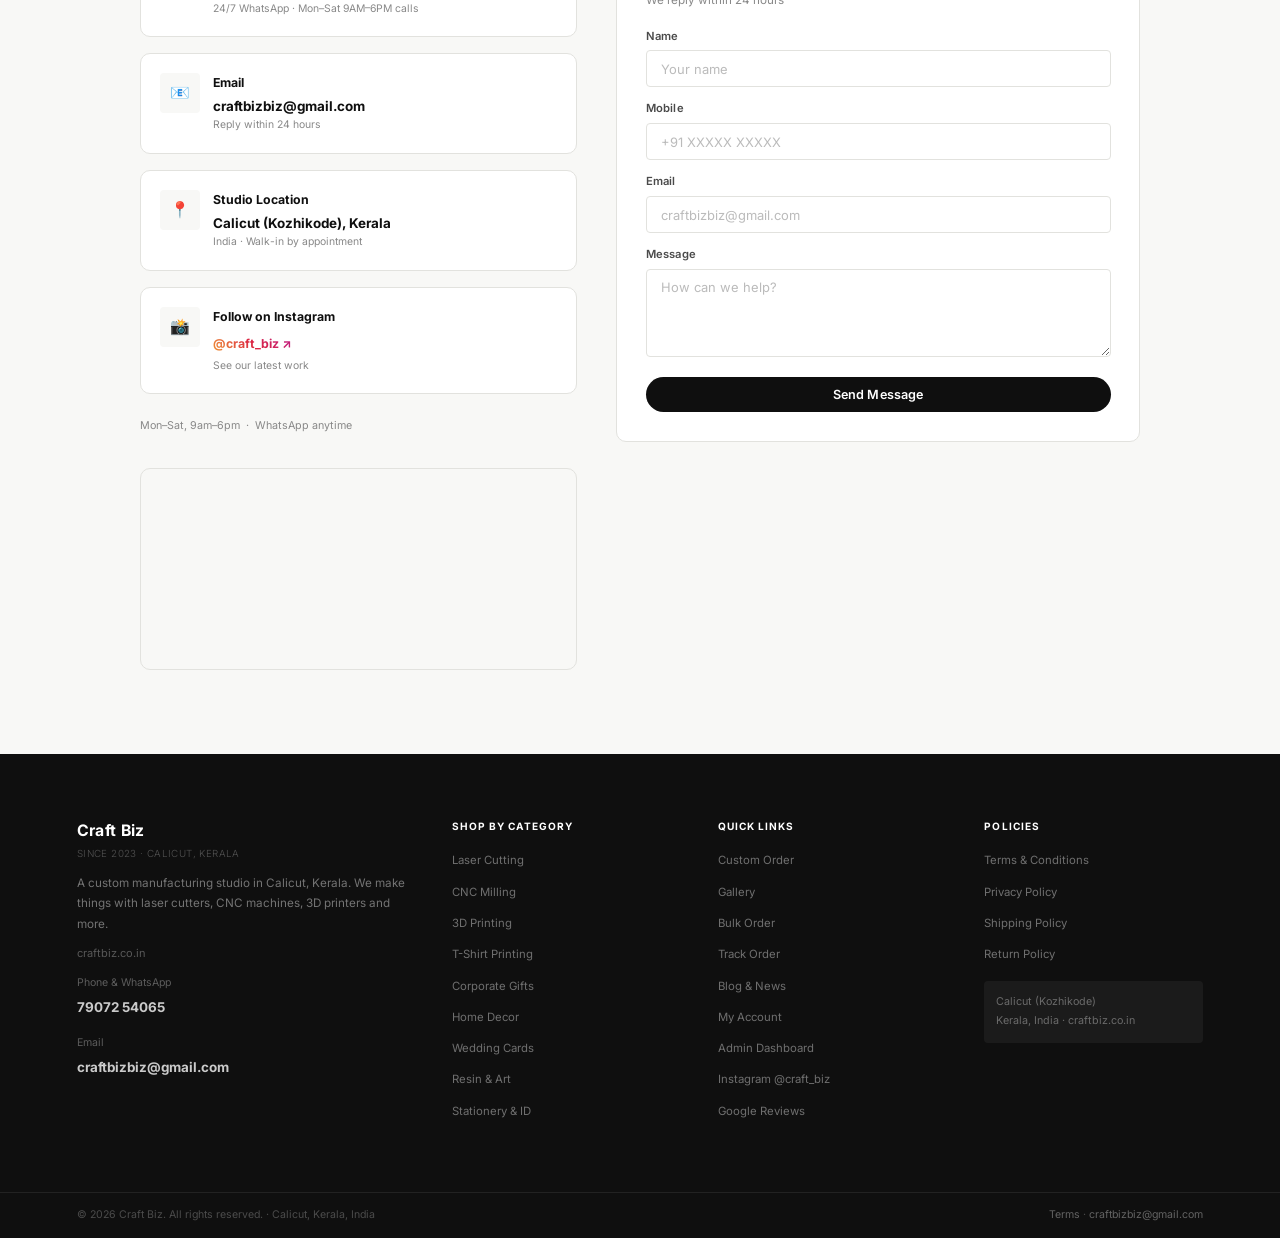
==== commit 77ba8492: "fix: move landing-page CSS to craftbiz.css, eliminate 424 VS Code Problems - Remove inline <style> b" ====
--- a/index.html
+++ b/index.html
@@ -284,102 +284,6 @@
 
 <!-- ═══════ PAGE 0 — LANDING / ENTRY ═══════ -->
 <div class="page" id="landingPage">
-<style>
-/* Landing page — clean, focused */
-.lp{position:fixed;inset:0;display:flex;flex-direction:column;overflow:hidden;background:#080808;}
-.lp-bg{position:absolute;inset:0;background-size:cover;background-position:center 30%;background-repeat:no-repeat;z-index:0;filter:brightness(.85);}
-.lp-overlay{position:absolute;inset:0;z-index:1;background:linear-gradient(105deg,rgba(0,0,0,.72) 0%,rgba(0,0,0,.38) 40%,rgba(0,0,0,.12) 100%);}
-.lp-topbar{position:absolute;top:0;left:0;right:0;z-index:3;display:flex;align-items:center;justify-content:space-between;padding:1.4rem clamp(1.5rem,5vw,4rem);}
-.lp-logo{font-size:1.05rem;font-weight:900;color:#fff;letter-spacing:.02em;}
-.lp-nav-links{display:flex;gap:1.8rem;}
-.lp-nav-link{font-size:.72rem;font-weight:500;color:rgba(255,255,255,.48);cursor:pointer;background:none;border:none;transition:color .18s;letter-spacing:.02em;}
-.lp-nav-link:hover{color:#fff;}
-.lp-content{position:relative;z-index:2;display:flex;flex-direction:column;justify-content:flex-end;padding:clamp(4rem,10vh,8rem) clamp(1.5rem,5vw,4rem) clamp(6rem,12vh,9rem);height:100%;max-width:700px;}
-.lp-tag{font-size:.6rem;font-weight:600;letter-spacing:.25em;text-transform:uppercase;color:rgba(255,255,255,.32);margin-bottom:1rem;}
-.lp-title{font-size:clamp(2.8rem,8vw,6.5rem);font-weight:900;color:#fff;line-height:1.0;letter-spacing:-.04em;margin-bottom:.8rem;}
-.lp-title .it{font-style:italic;font-weight:300;color:rgba(255,255,255,.52);}
-.lp-sub{font-size:clamp(.78rem,1.2vw,.92rem);color:rgba(255,255,255,.4);line-height:1.8;margin-bottom:2rem;max-width:460px;}
-.lp-actions{display:flex;align-items:center;gap:1rem;flex-wrap:wrap;}
-.lp-btn{display:inline-flex;align-items:center;justify-content:center;gap:.5rem;padding:.82rem 2.4rem;background:#fff;color:#080808;font-size:.78rem;font-weight:800;letter-spacing:.06em;text-transform:uppercase;border:none;border-radius:4px;cursor:pointer;transition:all .2s;}
-.lp-btn:hover{background:rgba(255,255,255,.88);transform:translateY(-1px);}
-.lp-btn-ghost{background:transparent;border:1px solid rgba(255,255,255,.25);color:rgba(255,255,255,.7);border-radius:4px;font-size:.75rem;font-weight:600;padding:.8rem 1.8rem;cursor:pointer;transition:all .2s;white-space:nowrap;}
-.lp-btn-ghost:hover{border-color:rgba(255,255,255,.65);color:#fff;}
-.lp-stats{position:absolute;right:clamp(1.5rem,5vw,4rem);bottom:clamp(5rem,10vh,7rem);z-index:2;display:flex;flex-direction:column;gap:2rem;text-align:right;}
-.lp-stat-n{font-size:2rem;font-weight:900;color:#fff;line-height:1;letter-spacing:-.04em;}
-.lp-stat-l{font-size:.54rem;font-weight:500;color:rgba(255,255,255,.28);text-transform:uppercase;letter-spacing:.15em;margin-top:.12rem;}
-.lp-bottom{position:absolute;bottom:0;left:0;right:0;z-index:2;padding:1rem clamp(1.5rem,5vw,4rem);display:flex;align-items:center;justify-content:space-between;border-top:1px solid rgba(255,255,255,.06);flex-wrap:wrap;gap:.5rem;}
-.lp-bottom-left{font-size:.64rem;font-weight:600;color:rgba(255,255,255,.25);letter-spacing:.08em;text-transform:uppercase;}
-.lp-bottom-right{display:flex;align-items:center;gap:1.5rem;}
-.lp-bottom-link{font-size:.67rem;color:rgba(255,255,255,.3);cursor:pointer;transition:color .18s;background:none;border:none;letter-spacing:.03em;padding:0;}
-.lp-bottom-link:hover{color:rgba(255,255,255,.75);}
-.lp-scroll{position:absolute;bottom:4.5rem;left:50%;transform:translateX(-50%);z-index:2;display:flex;flex-direction:column;align-items:center;gap:.35rem;cursor:pointer;opacity:.35;transition:opacity .18s;}
-.lp-scroll:hover{opacity:.65;}
-.lp-scroll span{font-size:.55rem;letter-spacing:.18em;text-transform:uppercase;color:#fff;}
-.lp-scroll-line{width:1px;height:28px;background:rgba(255,255,255,.35);position:relative;overflow:hidden;}
-.lp-scroll-line::after{content:'';position:absolute;top:-100%;left:0;width:100%;height:100%;background:#fff;animation:scrollLine 1.8s ease-in-out infinite;}
-@keyframes scrollLine{0%{top:-100%}100%{top:100%}}
-@keyframes lpIn{from{opacity:0;transform:translateY(20px)}to{opacity:1;transform:translateY(0)}}
-.lp-tag{animation:lpIn .7s ease both;}
-.lp-title{animation:lpIn .8s ease .1s both;}
-.lp-sub{animation:lpIn .8s ease .2s both;}
-.lp-actions{animation:lpIn .8s ease .3s both;}
-.lp-stats{animation:lpIn .9s ease .25s both;}
-@media(max-width:640px){
-  .lp-topbar{padding:1.1rem 1.2rem;}
-  .lp-nav-links{display:none;}
-  .lp-bg{
-    background-position:60% 20%;
-    background-size:cover;
-    filter:brightness(.88)!important;
-  }
-  .lp-overlay{
-    background:linear-gradient(
-      180deg,
-      rgba(0,0,0,.55) 0%,
-      rgba(0,0,0,.25) 35%,
-      rgba(0,0,0,.55) 75%,
-      rgba(0,0,0,.8) 100%
-    )!important;
-  }
-  .lp-content{
-    padding:1.5rem 1.2rem 5rem;
-    max-width:100%;
-    justify-content:flex-end;
-    min-height:100svh;
-  }
-  .lp-tag{font-size:.58rem;}
-  .lp-title{font-size:clamp(2.2rem,10vw,3.2rem);}
-  .lp-sub{font-size:.82rem;max-width:100%;color:rgba(255,255,255,.55);}
-  .lp-actions{flex-direction:column;gap:.5rem;width:100%;}
-  .lp-btn{
-    width:100%;
-    padding:.95rem;
-    border-radius:8px;
-    text-align:center;
-    justify-content:center;
-    font-size:.82rem;
-    min-height:52px;
-  }
-  .lp-btn-ghost{
-    width:100%;
-    padding:.88rem;
-    border-radius:8px;
-    text-align:center;
-    justify-content:center;
-  }
-  .lp-stats{display:none;}
-  .lp-scroll{display:none;}
-  .lp-bottom{
-    flex-direction:column;
-    align-items:flex-start;
-    gap:.38rem;
-    padding:.85rem 1.2rem;
-    background:rgba(0,0,0,.4);
-    backdrop-filter:blur(8px);
-  }
-  .lp-bottom-right{gap:.75rem;}
-}
-</style>
 
 <div class="lp" id="landingRoot">
 <div class="lp-bg" id="lpBg" style="background-image:url('[data-uri]')"></div>
--- a/craftbiz.css
+++ b/craftbiz.css
@@ -1475,6 +1475,10 @@
 .quote-float { position:fixed; bottom:4.5rem; left:1rem; z-index:9997; background:var(--black); color:var(--white); border-radius:50px; display:flex; align-items:center; gap:.4rem; padding:.65rem 1rem .65rem .8rem; box-shadow:0 4px 20px rgba(0,0,0,.25); font-size:.75rem; font-weight:600; cursor:pointer; transition:transform .2s,box-shadow .2s,opacity .3s; text-decoration:none; }
 .quote-float:hover { transform:translateY(-3px); box-shadow:0 8px 28px rgba(0,0,0,.35); }
 body.on-landing .quote-float { opacity:0; pointer-events:none; }
+body:has(#authPage.active) .quote-float,
+body:has(#adminPage.active) .quote-float,
+body:has(#ckPage.active) .quote-float,
+body:has(#termsPage.active) .quote-float { opacity:0; pointer-events:none; }
 @media(max-width:480px) { .quote-float .quote-float-label { display:none; } .quote-float { padding:.75rem; border-radius:50%; } }
 
 /* ══════════════════════════════════════════════
@@ -2023,3 +2027,63 @@
 ══════════════════════════════════════════════ */
 .lp-spark{position:fixed;width:8px;height:8px;border-radius:50%;background:rgba(255,255,255,.55);pointer-events:none;z-index:10;animation:sparkFade .7s ease forwards;}
 @keyframes sparkFade{0%{transform:scale(1);opacity:.7;}100%{transform:scale(0) translateY(-12px);opacity:0;}}
+
+/* ══════════════════════════════════════════════
+   LANDING PAGE
+══════════════════════════════════════════════ */
+/* Landing page — clean, focused */
+.lp{position:fixed;inset:0;display:flex;flex-direction:column;overflow:hidden;background:#080808;}
+.lp-bg{position:absolute;inset:0;background-size:cover;background-position:center 30%;background-repeat:no-repeat;z-index:0;filter:brightness(.85);}
+.lp-overlay{position:absolute;inset:0;z-index:1;background:linear-gradient(105deg,rgba(0,0,0,.72) 0%,rgba(0,0,0,.38) 40%,rgba(0,0,0,.12) 100%);}
+.lp-topbar{position:absolute;top:0;left:0;right:0;z-index:3;display:flex;align-items:center;justify-content:space-between;padding:1.4rem clamp(1.5rem,5vw,4rem);}
+.lp-logo{font-size:1.05rem;font-weight:900;color:#fff;letter-spacing:.02em;}
+.lp-nav-links{display:flex;gap:1.8rem;}
+.lp-nav-link{font-size:.72rem;font-weight:500;color:rgba(255,255,255,.48);cursor:pointer;background:none;border:none;transition:color .18s;letter-spacing:.02em;}
+.lp-nav-link:hover{color:#fff;}
+.lp-content{position:relative;z-index:2;display:flex;flex-direction:column;justify-content:flex-end;padding:clamp(4rem,10vh,8rem) clamp(1.5rem,5vw,4rem) clamp(6rem,12vh,9rem);height:100%;max-width:700px;}
+.lp-tag{font-size:.6rem;font-weight:600;letter-spacing:.25em;text-transform:uppercase;color:rgba(255,255,255,.32);margin-bottom:1rem;}
+.lp-title{font-size:clamp(2.8rem,8vw,6.5rem);font-weight:900;color:#fff;line-height:1.0;letter-spacing:-.04em;margin-bottom:.8rem;}
+.lp-title .it{font-style:italic;font-weight:300;color:rgba(255,255,255,.52);}
+.lp-sub{font-size:clamp(.78rem,1.2vw,.92rem);color:rgba(255,255,255,.4);line-height:1.8;margin-bottom:2rem;max-width:460px;}
+.lp-actions{display:flex;align-items:center;gap:1rem;flex-wrap:wrap;}
+.lp-btn{display:inline-flex;align-items:center;justify-content:center;gap:.5rem;padding:.82rem 2.4rem;background:#fff;color:#080808;font-size:.78rem;font-weight:800;letter-spacing:.06em;text-transform:uppercase;border:none;border-radius:4px;cursor:pointer;transition:all .2s;}
+.lp-btn:hover{background:rgba(255,255,255,.88);transform:translateY(-1px);}
+.lp-btn-ghost{background:transparent;border:1px solid rgba(255,255,255,.25);color:rgba(255,255,255,.7);border-radius:4px;font-size:.75rem;font-weight:600;padding:.8rem 1.8rem;cursor:pointer;transition:all .2s;white-space:nowrap;}
+.lp-btn-ghost:hover{border-color:rgba(255,255,255,.65);color:#fff;}
+.lp-stats{position:absolute;right:clamp(1.5rem,5vw,4rem);bottom:clamp(5rem,10vh,7rem);z-index:2;display:flex;flex-direction:column;gap:2rem;text-align:right;}
+.lp-stat-n{font-size:2rem;font-weight:900;color:#fff;line-height:1;letter-spacing:-.04em;}
+.lp-stat-l{font-size:.54rem;font-weight:500;color:rgba(255,255,255,.28);text-transform:uppercase;letter-spacing:.15em;margin-top:.12rem;}
+.lp-bottom{position:absolute;bottom:0;left:0;right:0;z-index:2;padding:1rem clamp(1.5rem,5vw,4rem);display:flex;align-items:center;justify-content:space-between;border-top:1px solid rgba(255,255,255,.06);flex-wrap:wrap;gap:.5rem;}
+.lp-bottom-left{font-size:.64rem;font-weight:600;color:rgba(255,255,255,.25);letter-spacing:.08em;text-transform:uppercase;}
+.lp-bottom-right{display:flex;align-items:center;gap:1.5rem;}
+.lp-bottom-link{font-size:.67rem;color:rgba(255,255,255,.3);cursor:pointer;transition:color .18s;background:none;border:none;letter-spacing:.03em;padding:0;}
+.lp-bottom-link:hover{color:rgba(255,255,255,.75);}
+.lp-scroll{position:absolute;bottom:4.5rem;left:50%;transform:translateX(-50%);z-index:2;display:flex;flex-direction:column;align-items:center;gap:.35rem;cursor:pointer;opacity:.35;transition:opacity .18s;}
+.lp-scroll:hover{opacity:.65;}
+.lp-scroll span{font-size:.55rem;letter-spacing:.18em;text-transform:uppercase;color:#fff;}
+.lp-scroll-line{width:1px;height:28px;background:rgba(255,255,255,.35);position:relative;overflow:hidden;}
+.lp-scroll-line::after{content:'';position:absolute;top:0;left:0;width:100%;height:100%;background:#fff;transform:translateY(-100%);will-change:transform;animation:scrollLine 1.8s ease-in-out infinite;}
+@keyframes scrollLine{from{transform:translateY(-100%)}to{transform:translateY(100%)}}
+@keyframes lpIn{from{opacity:0;transform:translateY(20px)}to{opacity:1;transform:translateY(0)}}
+.lp-tag{animation:lpIn .7s ease both;}
+.lp-title{animation:lpIn .8s ease .1s both;}
+.lp-sub{animation:lpIn .8s ease .2s both;}
+.lp-actions{animation:lpIn .8s ease .3s both;}
+.lp-stats{animation:lpIn .9s ease .25s both;}
+@media(max-width:640px){
+  .lp-topbar{padding:1.1rem 1.2rem;}
+  .lp-nav-links{display:none;}
+  .lp-bg{background-position:60% 20%;background-size:cover;filter:brightness(.88)!important;}
+  .lp-overlay{background:linear-gradient(180deg,rgba(0,0,0,.55) 0%,rgba(0,0,0,.25) 35%,rgba(0,0,0,.55) 75%,rgba(0,0,0,.8) 100%)!important;}
+  .lp-content{padding:1.5rem 1.2rem 5rem;max-width:100%;justify-content:flex-end;min-height:100svh;}
+  .lp-tag{font-size:.58rem;}
+  .lp-title{font-size:clamp(2.2rem,10vw,3.2rem);}
+  .lp-sub{font-size:.82rem;max-width:100%;color:rgba(255,255,255,.55);}
+  .lp-actions{flex-direction:column;gap:.5rem;width:100%;}
+  .lp-btn{width:100%;padding:.95rem;border-radius:8px;text-align:center;justify-content:center;font-size:.82rem;min-height:52px;}
+  .lp-btn-ghost{width:100%;padding:.88rem;border-radius:8px;text-align:center;justify-content:center;}
+  .lp-stats{display:none;}
+  .lp-scroll{display:none;}
+  .lp-bottom{flex-direction:column;align-items:flex-start;gap:.38rem;padding:.85rem 1.2rem;background:rgba(0,0,0,.4);-webkit-backdrop-filter:blur(8px);backdrop-filter:blur(8px);}
+  .lp-bottom-right{gap:.75rem;}
+}
